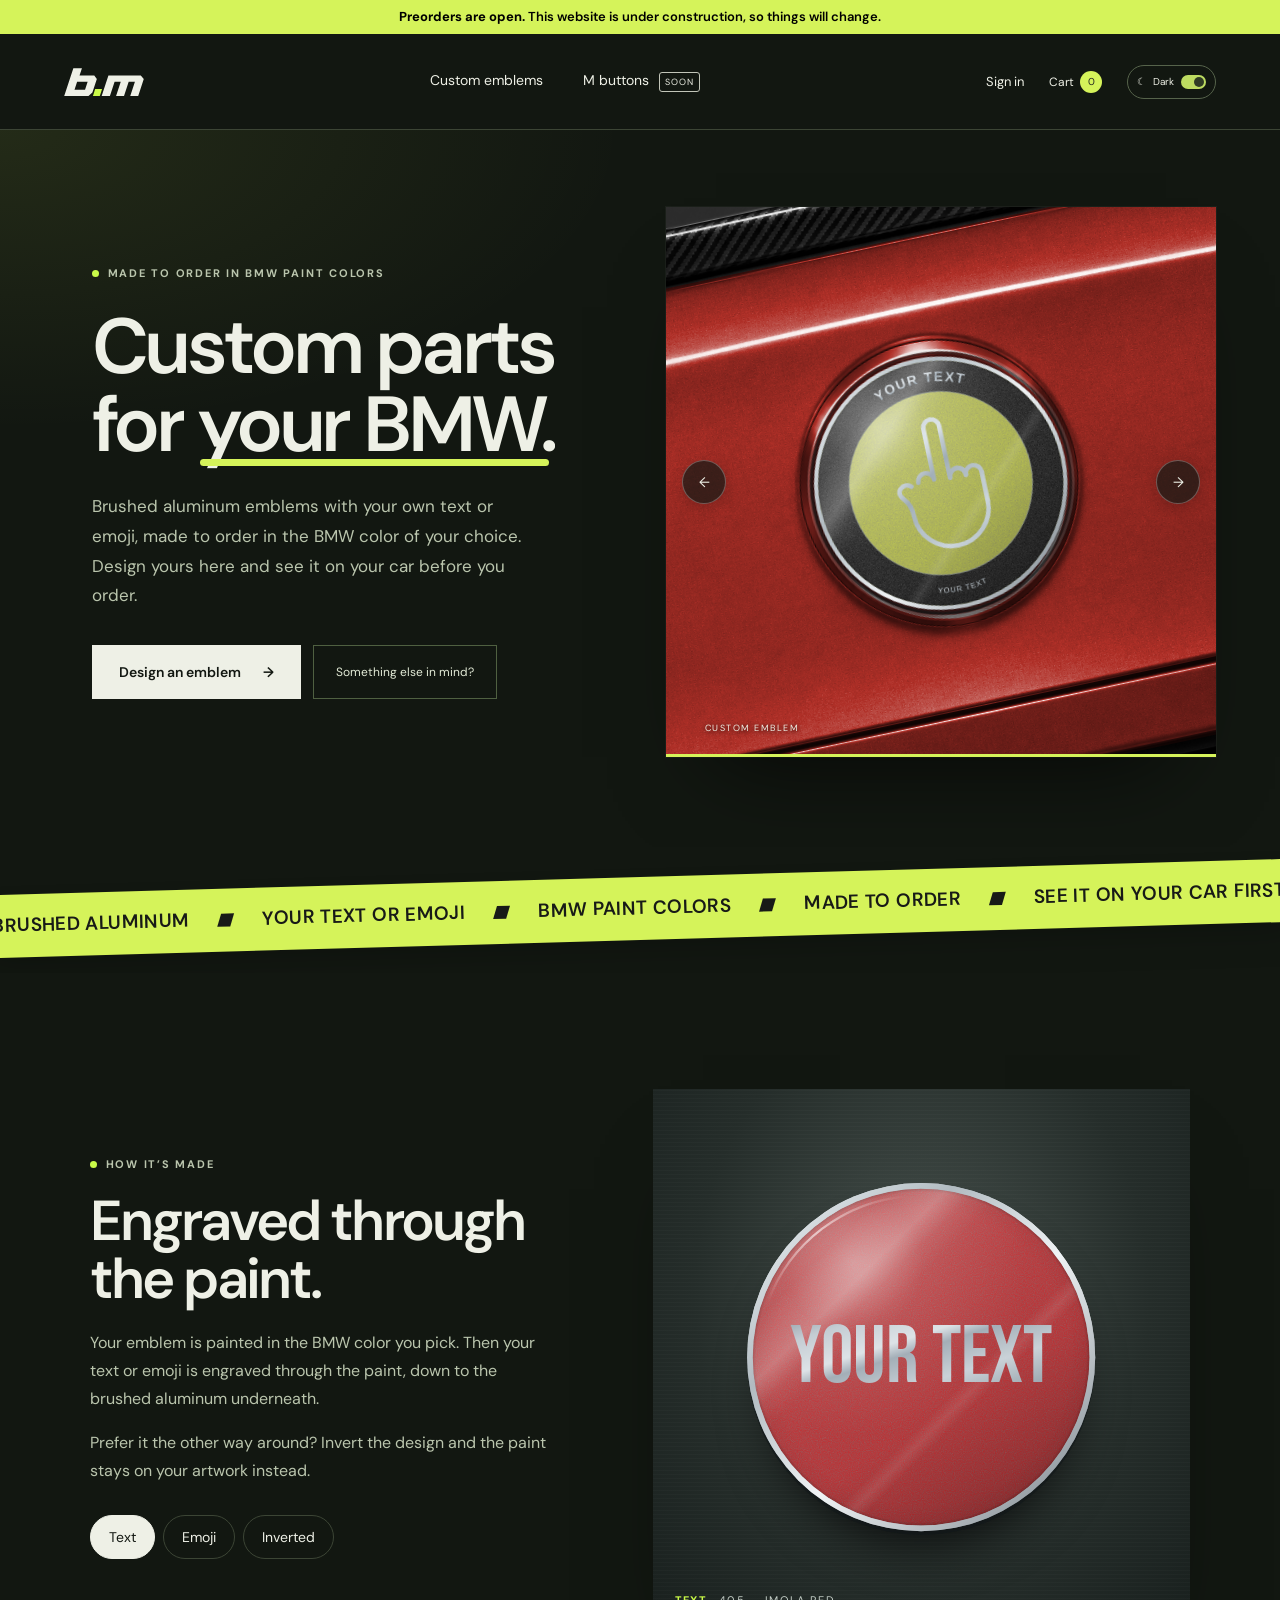
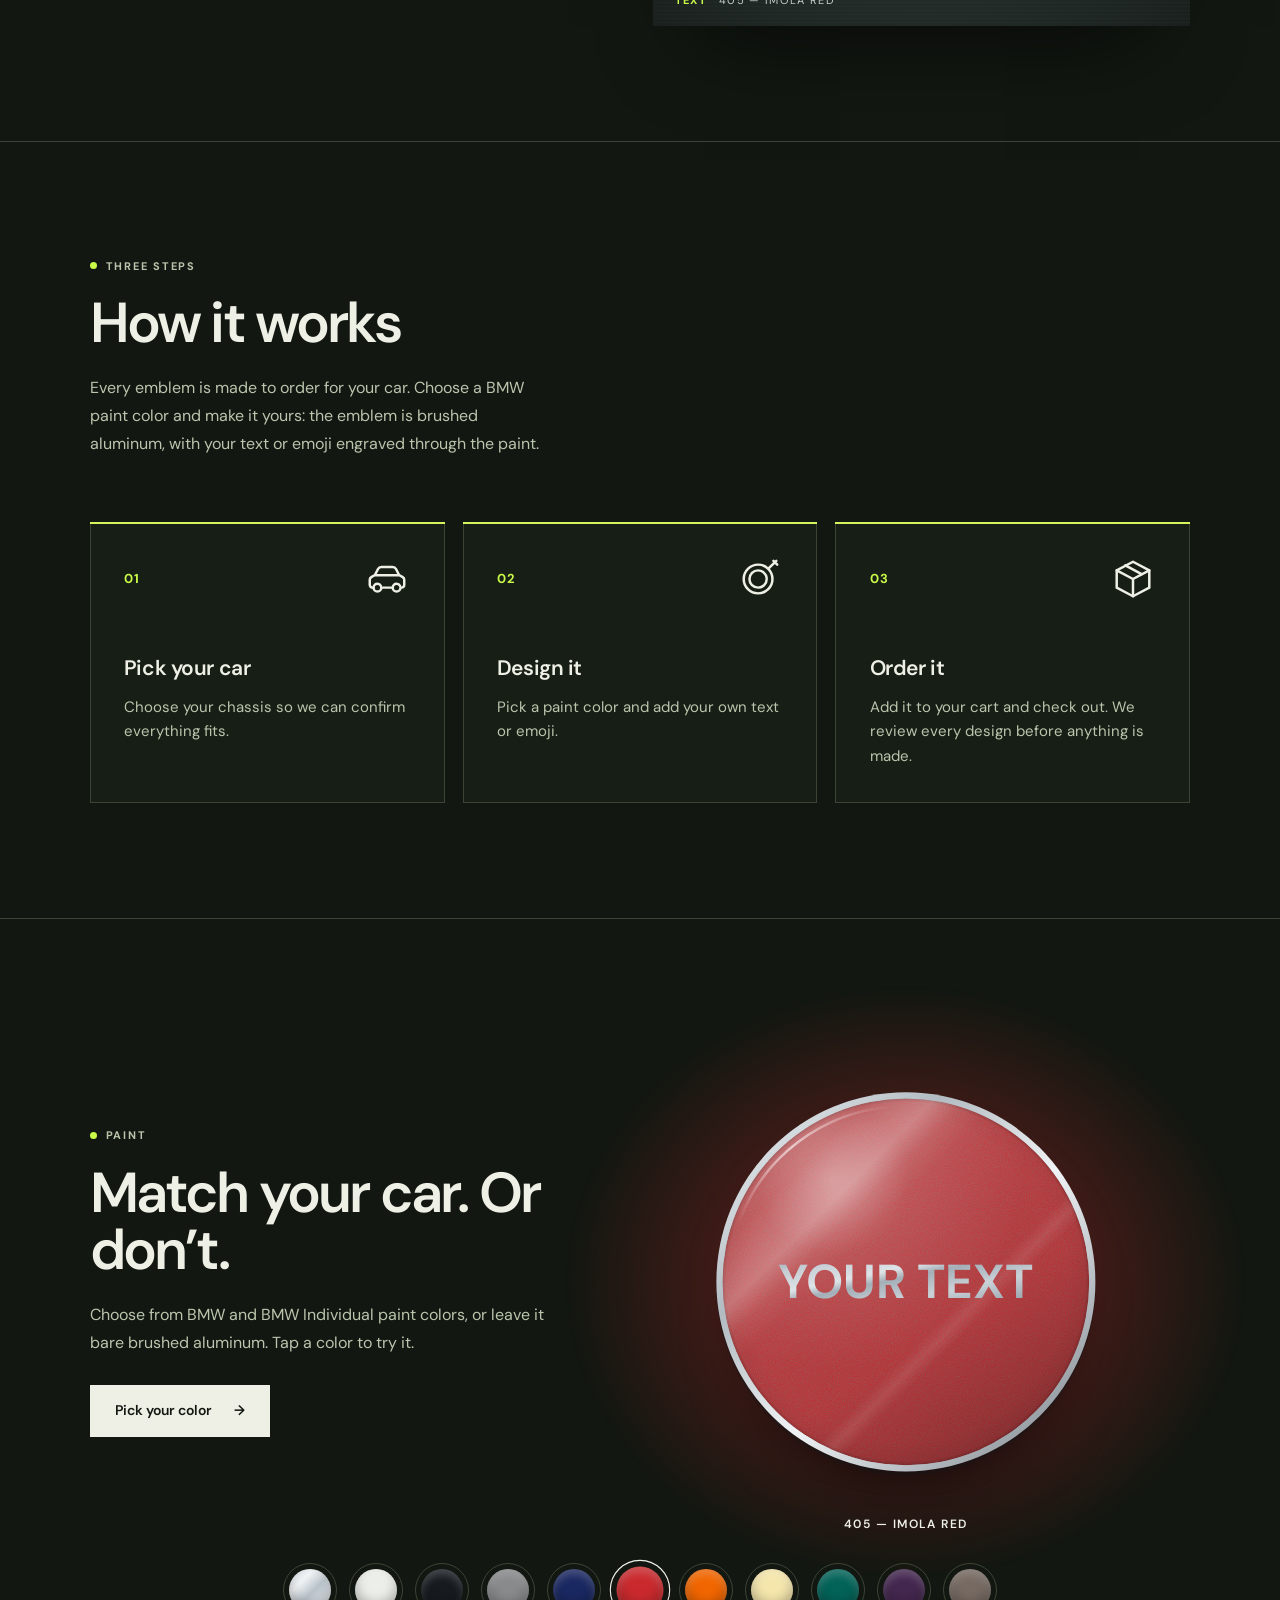
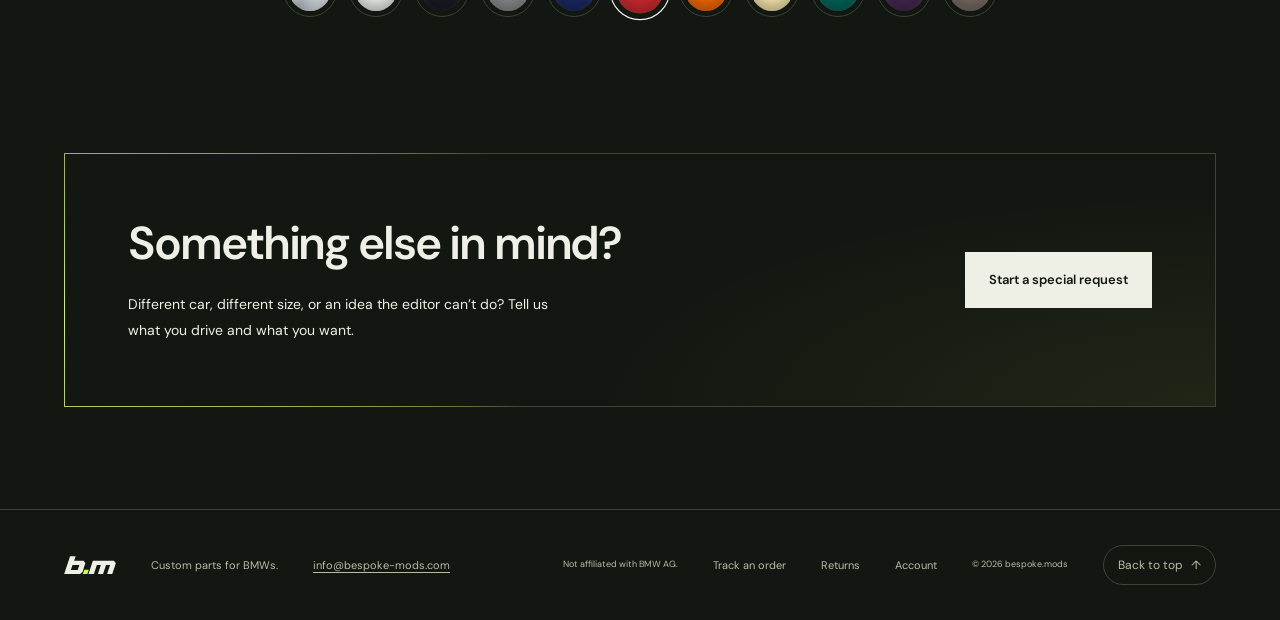
==== index.html @ b115d690 "deploy source 00035ad" ====
<!doctype html>
<html lang="en">
  <head>
    <meta charset="UTF-8" />
    <link rel="icon" type="image/svg+xml" href="/favicon.svg?v=4" />
    <meta name="viewport" content="width=device-width, initial-scale=1.0" />
    <meta name="theme-color" content="#121711" />
    <meta name="description" content="bespoke.mods — custom BMW parts, made personal. Personalized brushed aluminum emblems, made to order in your BMW paint color." />
    <title>bespoke.mods — Custom BMW Parts</title>
    <script type="module" crossorigin src="/assets/main-DJrAffXh.js"></script>
    <link rel="modulepreload" crossorigin href="/assets/emoji-index-DCLqQLxp.js">
    <link rel="modulepreload" crossorigin href="/assets/text-fonts-Ct0aA8ax.js">
    <link rel="stylesheet" crossorigin href="/assets/text-fonts-IhPJM7N6.css">
    <link rel="stylesheet" crossorigin href="/assets/main-Bq9cH_2E.css">
  </head>
  <body>
    <div id="root"></div>
  </body>
</html>
---- assets/text-fonts-IhPJM7N6.css ----
@font-face{font-family:Bebas Neue;font-style:normal;font-weight:400;font-display:swap;src:url(/assets/bebasneue-37KXJlK_.ttf)format("truetype")}@font-face{font-family:Anton;font-style:normal;font-weight:400;font-display:swap;src:url(/assets/anton-DDTWnLuj.ttf)format("truetype")}@font-face{font-family:Oswald;font-style:normal;font-weight:200 700;font-display:swap;src:url(/assets/oswald-Btv4ouYq.ttf)format("truetype")}@font-face{font-family:Orbitron;font-style:normal;font-weight:400 900;font-display:swap;src:url(/assets/orbitron-DbOLnAFv.ttf)format("truetype")}@font-face{font-family:Rajdhani;font-style:normal;font-weight:600;font-display:swap;src:url(/assets/rajdhani-DszwRPli.ttf)format("truetype")}@font-face{font-family:Playfair Display;font-style:normal;font-weight:400 900;font-display:swap;src:url(/assets/playfairdisplay-TAkk4TxC.ttf)format("truetype")}@font-face{font-family:Cinzel;font-style:normal;font-weight:400 900;font-display:swap;src:url(/assets/cinzel-Dzu6Mfm8.ttf)format("truetype")}@font-face{font-family:Roboto Slab;font-style:normal;font-weight:100 900;font-display:swap;src:url(/assets/robotoslab-CEa2aZ5_.ttf)format("truetype")}@font-face{font-family:Pacifico;font-style:normal;font-weight:400;font-display:swap;src:url(/assets/pacifico-CxeUuf1v.ttf)format("truetype")}@font-face{font-family:Dancing Script;font-style:normal;font-weight:400 700;font-display:swap;src:url(/assets/dancingscript-CphQ46uv.ttf)format("truetype")}@font-face{font-family:Caveat;font-style:normal;font-weight:400 700;font-display:swap;src:url(/assets/caveat-8jBGxy3y.ttf)format("truetype")}@font-face{font-family:Permanent Marker;font-style:normal;font-weight:400;font-display:swap;src:url(/assets/permanentmarker-DnjE0ONq.ttf)format("truetype")}
---- assets/main-Bq9cH_2E.css ----
.cm-color-picker{text-align:left;min-width:0;margin:14px 0;position:relative}.cm-color-picker-label{margin-bottom:8px;font-size:12px}.cm-color-current{align-items:center;gap:10px;display:flex}.cm-color-current>span{overflow-wrap:anywhere;font-size:12px}.cm-color-picker .cm-color-trigger{cursor:pointer;border:1px solid #89917e;border-radius:3px;flex:0 0 40px;width:40px;height:40px;min-height:40px;padding:0;display:block;box-shadow:inset 0 0 0 2px #ffffff80}.cm-color-picker .cm-color-popover{color:#24281f;z-index:30;background:#f5f5ef;border:1px solid #a3aa96;border-radius:6px;width:min(310px,100vw - 48px);padding:14px;position:absolute;top:100%;left:0;box-shadow:0 10px 30px #0004}.cm-color-picker-end .cm-color-popover{left:auto;right:0}.cm-color-popover-heading{justify-content:space-between;align-items:center;font-size:13px;display:flex}.cm-color-picker .cm-color-popover-heading button{color:inherit;cursor:pointer;background:0 0;border:0;width:32px;min-height:32px;padding:0;font-size:24px}.cm-color-picker .cm-color-popover input{color:#24281f;background:#fff;border:1px solid #a3aa96;width:100%;min-height:38px;margin:10px 0;padding:8px;font:13px system-ui;display:block}.cm-color-grid{grid-template-columns:repeat(7,minmax(0,1fr));gap:7px;max-height:230px;padding:3px;display:grid;overflow-y:auto}.cm-color-picker .cm-color-grid button{aspect-ratio:1;cursor:pointer;border:1px solid #929b88;border-radius:2px;width:100%;min-height:28px;margin:0;padding:0;font:700 15px system-ui}.cm-color-grid button[aria-pressed=true]{outline-offset:1px;outline:2px solid #24281f}.cm-color-popover small{margin-top:10px;font-size:10px;display:block}.cm-color-popover p{font-size:12px}.cm-color-picker:focus-within{z-index:31}.cm-tour-background>.cm-color-picker{width:40px;margin:0;position:absolute;top:0;right:0}.cm-tour-background .cm-color-picker-label{text-align:right;width:60px;font-size:9px;position:absolute;top:45px;right:0}.cm-tour-background .cm-color-current>span{display:none}.cm-tour-background .cm-color-popover{top:62px}.cm-color-picker .cm-color-grid button:disabled{opacity:.28;filter:grayscale();cursor:not-allowed;box-shadow:inset 0 0 0 2px #888}.cm-color-stock-note{font-size:11px!important}.cm-color-picker>.cm-color-stock-note{color:inherit;opacity:.75;margin:7px 0 0}.cm-tour-background .cm-color-picker>.cm-color-stock-note{text-align:right;width:176px;position:absolute;top:58px;right:0;font-size:10px!important}.cm-color-groups{max-height:300px;overflow-y:auto}.cm-color-groups .cm-color-grid{max-height:none;overflow:visible}.cm-color-popover .cm-color-group-title{letter-spacing:.04em;text-transform:uppercase;margin:10px 0 4px;font-size:11px;font-weight:700}.cm-color-groups>div:first-child .cm-color-group-title{margin-top:0}.cm-color-current .cm-color-extra{font-size:11px;font-weight:700}.cm-color-picker .cm-color-bmw-link{color:#24281f;width:100%;font:inherit;text-align:left;cursor:pointer;background:#fff;border:1px solid #89917e;border-radius:4px;align-items:center;gap:10px;margin:12px 0 4px;padding:10px 12px;display:flex}.cm-color-picker .cm-color-bmw-link:hover{border-color:#24281f}.cm-color-bmw-link>span:nth-child(2){flex:1;gap:2px;display:grid}.cm-color-bmw-link strong{font-size:13px}.cm-color-popover .cm-color-bmw-link small{margin:0;font-size:11px}.cm-color-bmw-dots{display:flex}.cm-color-bmw-dots span{border:1px solid #fff;border-radius:50%;width:16px;height:16px;margin-left:-4px}.cm-color-bmw-dots span:first-child{margin-left:0}.cm-color-view-heading{justify-content:space-between;align-items:center;gap:8px;margin-top:8px;display:flex}.cm-color-picker .cm-color-back{color:inherit;cursor:pointer;background:0 0;border:0;padding:4px 0;font:600 12px system-ui;text-decoration:underline}.cm-color-view-heading .cm-color-group-title{margin:0}@font-face{font-family:DM Sans;font-style:normal;font-weight:400;font-display:swap;src:url(/assets/dm-sans-400-CB7WfZ8W.ttf)format("truetype")}@font-face{font-family:DM Sans;font-style:normal;font-weight:500;font-display:swap;src:url(/assets/dm-sans-500-DCQhiIS7.ttf)format("truetype")}@font-face{font-family:DM Sans;font-style:normal;font-weight:600;font-display:swap;src:url(/assets/dm-sans-600-CYvJJk-g.ttf)format("truetype")}@font-face{font-family:DM Sans;font-style:normal;font-weight:700;font-display:swap;src:url(/assets/dm-sans-700-BQ0abr9c.ttf)format("truetype")}.cmods{--lime:#d5f35a;--paper:#eeeee7;--ink:#181a17;background:var(--paper);color:var(--ink);min-height:100vh;font-family:DM Sans,Arial,sans-serif;font-size:14px;line-height:1.5}.cmods *{box-sizing:border-box}.cmods a{color:inherit;text-decoration:none}.cmods button,.cmods input,.cmods select{font:inherit}.cmods button{cursor:pointer}.cmods :focus-visible{outline-offset:4px;outline:3px solid #719409}.cm-header{border-bottom:1px solid #cccec3;justify-content:space-between;align-items:center;gap:24px;height:96px;padding:0 5%;display:flex}.cm-logo{letter-spacing:-1px;align-items:baseline;font-family:DM Sans,Arial,sans-serif;font-size:36px;font-weight:700;line-height:1;display:inline-flex}.cm-header nav{align-items:center;gap:40px;display:flex}.cm-header nav a{border-bottom:2px solid #0000;padding:12px 0}.cm-header nav a.active{border-color:var(--ink)}.cm-header small{letter-spacing:1px;border:1px solid #c2c5b9;border-radius:3px;margin-left:6px;padding:3px 5px;font-size:9px}.cm-nav-cta{font-weight:700}.cm-nav-cta span{margin-left:24px}.cm-hero{grid-template-columns:1fr 1fr;min-height:650px;display:grid}.cm-hero-copy{padding:70px 8% 65px 10%}.cm-eyebrow{letter-spacing:2px;margin:0 0 28px;font-size:10px;font-weight:700}.cm-eyebrow>span{background:#79942a;border-radius:50%;width:7px;height:7px;margin-right:9px;display:inline-block}.cmods h1,.cmods h2,.cmods h3,.cmods p{color:inherit}.cmods h1{letter-spacing:-.045em;margin:0 0 25px;font-family:DM Sans,Arial,sans-serif;font-size:clamp(40px,4.5vw,72px);font-weight:600;line-height:1.08}.cm-hero h1{font-size:clamp(30px,5.2vw,84px);line-height:1.08}.cm-hero h1>span{color:#7b902d}.cm-intro{max-width:350px;margin-bottom:30px;font-size:16px;line-height:1.8;color:#63665b!important}.cm-button{border:1px solid var(--ink);background:var(--ink);justify-content:space-between;align-items:center;gap:34px;padding:17px 23px;font-size:13px;font-weight:600;display:inline-flex;color:var(--paper)!important}.cm-button:hover{background:#3b4423}.cm-hero-meta{color:#75786c;align-items:center;gap:13px;margin-top:38px;font-size:10px;line-height:1.7;display:flex}.cm-hero-meta strong{color:var(--ink);font-weight:400}.cm-mini-badge{border:1px solid #969b8b;border-radius:50%;place-items:center;width:40px;height:40px;font-size:8px;font-weight:700;display:grid}.cm-product-stage{color:#d5daca;background-color:#232921;background-image:radial-gradient(at 50% 40%,#424b37 0,#0000 65%),repeating-linear-gradient(0deg,#0000,#0000 3px,#ffffff02 4px);background-position:0 0;background-repeat:repeat;background-size:auto;background-attachment:scroll;background-origin:padding-box;background-clip:border-box;place-items:center;min-height:600px;display:grid;position:relative;overflow:hidden}.cm-stage-label,.cm-stage-bottom{letter-spacing:1.8px;color:#acb4a1;z-index:2;justify-content:space-between;gap:12px;font-size:9px;display:flex;position:absolute;left:7%;right:7%}.cm-stage-label{top:32px}.cm-stage-bottom{font-size:8px;bottom:30px}.cm-hero-emblem{filter:drop-shadow(12px 35px 22px #0009);z-index:1;width:76%;transform:rotate(-15deg)}.cm-emblem{width:100%;height:auto;display:block}.cm-orbit{aspect-ratio:1;border:1px solid #c9d4b414;border-radius:50%;width:110%;position:absolute;transform:rotate(-30deg)scaleY(.7)}.cm-orbit:after{content:"";border:1px solid #c9d4b411;border-radius:50%;position:absolute;inset:45px}.cm-callout{letter-spacing:2px;color:var(--lime);z-index:2;font-size:9px;line-height:1.8;position:absolute;bottom:90px;right:7%}.cm-strip{background:var(--lime);letter-spacing:2px;justify-content:space-around;align-items:center;gap:18px;padding:20px;font-size:10px;font-weight:700;display:flex}.cm-strip b{font-size:22px;font-weight:400}.cm-details{grid-template-columns:1fr 1fr;gap:9%;padding:90px 7%;display:grid}.cmods h2{letter-spacing:-.035em;margin:0 0 22px;font-family:DM Sans,Arial,sans-serif;font-size:clamp(30px,3.1vw,46px);font-weight:600;line-height:1.16}.cm-details>div>p:last-child{color:#707466;max-width:350px;line-height:1.8}.cm-steps article{border-bottom:1px solid #cdd0c3;gap:25px;padding:22px 0;display:flex}.cm-steps article:first-child{border-top:1px solid #cdd0c3}.cm-steps article>span{color:#787f68;font-size:11px}.cm-steps article>span:last-child{margin-left:auto}.cm-steps h3{margin:0 0 6px;font-size:16px;font-weight:600}.cm-steps p{color:#75796b;margin:0;font-size:12px}.cm-next{background:#e0e2d6;flex-wrap:wrap;align-items:center;gap:32px;margin:0 5% 65px;padding:35px;display:flex}.cm-next .cm-eyebrow{margin:0}.cm-next h2{margin:0;font-size:28px}.cm-next>a{border-bottom:1px solid;margin-left:auto;padding-bottom:5px;font-size:12px}.cm-footer{color:#75796c;border-top:1px solid #ced1c3;align-items:center;gap:35px;padding:35px 5%;font-size:11px;display:flex}.cm-footer .cm-logo{color:var(--ink);font-size:27px}.cm-footer>span{margin-left:auto;font-size:9px}.cm-footer small{font-size:9px}.cm-coming{min-height:650px;padding:90px 8%;position:relative;overflow:hidden}.cm-coming h1{z-index:1;font-size:clamp(40px,5.5vw,84px);position:relative}.cm-coming>p:not(.cm-eyebrow){color:#6c7260;max-width:420px;margin-bottom:30px}.cm-outline-wheel{color:#d5d9c8;pointer-events:none;font-size:540px;line-height:1.2;position:absolute;top:0;right:7%}.cm-editor{padding:40px 5% 70px}.cm-editor-heading{justify-content:space-between;align-items:center;gap:20px;margin-bottom:32px;display:flex}.cm-editor-heading .cm-eyebrow{margin-bottom:16px}.cm-editor h1{margin:0;font-size:clamp(36px,4.2vw,60px)}.cm-pill{letter-spacing:1.5px;border:1px solid #c1c6b4;border-radius:30px;padding:8px 12px;font-size:9px}.cm-workspace{border:1px solid #c9cdbf;grid-template-columns:1.2fr 1fr;align-items:start;display:grid}.cm-preview{color:#afb9a2;background:#252c22 radial-gradient(at 50% 40%,#46503b,#0000 70%);justify-content:center;align-items:center;min-height:640px;padding:90px 35px;display:flex;position:sticky;top:20px}.cm-preview .cm-emblem{filter:drop-shadow(0 25px 20px #0007);max-width:430px}.cm-preview-top,.cm-preview-bottom{letter-spacing:1px;justify-content:space-between;gap:20px;font-size:9px;display:flex;position:absolute;left:25px;right:25px}.cm-preview-top{top:25px}.cm-preview-bottom{bottom:25px}.cm-controls{background:#f5f5ef;padding:30px}.cm-controls-title h2{letter-spacing:-.025em;margin-bottom:5px;font:600 23px/1.3 DM Sans,Arial,sans-serif}.cm-controls-title>p{color:#7d8370;margin-top:0;font-size:13px}.cm-controls fieldset{border:0;border-top:1px solid #d6d9cb;min-width:0;margin:28px 0 0;padding:20px 0 0}.cm-controls legend{letter-spacing:1px;padding-right:12px;font-size:10px;font-weight:700}.cm-controls label{flex:1;min-width:0;margin-bottom:15px;font-size:12px;display:block}.cm-controls label>span{float:right;color:#8b917d}.cm-controls input,.cm-controls select{color:#24281f;background:#fff;border:1px solid #cbd0bf;border-radius:0;width:100%;min-height:44px;margin-top:7px;padding:11px;font-size:14px;display:block}.cm-controls input[type=color]{cursor:pointer;height:42px;padding:5px}.cm-color-row{gap:14px;display:flex}.cm-options{gap:8px;margin-bottom:20px;display:flex}.cm-options button{background:0 0;border:1px solid #cbd0bf;flex:1;padding:10px;font-size:11px}.cm-options button[aria-pressed=true]{color:#e5efcc;background:#252c22;border-color:#252c22}.cm-note{font-size:12px;line-height:1.7;color:#787f6b!important}.cm-editor-actions{gap:10px;margin-top:25px;display:flex}.cm-editor-actions>*{flex:1;justify-content:center;padding:13px 12px;font-size:11px}.cm-secondary{color:#333a28;background:0 0;border:1px solid #bcc2ae}.cm-feedback{min-height:18px;font-size:11px;color:#546525!important}.cm-reset{color:#747d64;background:0 0;border:0;border-bottom:1px solid #929b80;padding:0;font-size:10px}@media (width<=850px){.cm-header{gap:15px;height:80px}.cm-header nav{gap:20px;font-size:12px}.cm-nav-cta{display:none}.cm-hero-copy{padding:50px 8%}.cm-intro{font-size:13px}.cm-eyebrow{letter-spacing:1.2px;font-size:10px}.cm-product-stage{min-height:510px}.cm-stage-label{letter-spacing:1px;font-size:7px}.cm-stage-bottom{letter-spacing:.5px;font-size:6px}.cm-details{gap:6%;padding:60px 6%}.cm-next{gap:20px}.cm-workspace{grid-template-columns:1fr 1fr}.cm-preview{min-height:470px;padding:65px 15px}.cm-preview-bottom{flex-direction:column;gap:4px;font-size:8px}.cm-controls{padding:23px}.cm-editor-actions{flex-direction:column}.cm-footer{gap:20px}.cm-footer>p{display:none}}@media (width<=600px){.cm-logo{font-size:30px}.cm-header nav{gap:16px;font-size:12px}.cm-header small{margin-left:3px;font-size:7px}.cm-hero{grid-template-columns:1fr}.cm-hero-copy{padding:45px 7%}.cm-hero h1{font-size:clamp(34px,10vw,56px)}.cm-intro{max-width:320px;font-size:14px}.cm-hero-meta{margin-top:25px}.cm-product-stage{min-height:430px}.cm-hero-emblem{width:70%;max-width:360px}.cm-stage-label{font-size:9px}.cm-stage-bottom{font-size:7px}.cm-strip{letter-spacing:.6px;gap:8px;padding:14px 10px;font-size:7px}.cm-strip b{font-size:16px}.cm-details{grid-template-columns:1fr;gap:25px;padding:50px 7%}.cm-details h2{font-size:clamp(30px,8vw,40px)}.cm-next{gap:15px;padding:25px}.cm-next>a{margin-left:0}.cm-footer{flex-wrap:wrap;padding:25px 7%}.cm-footer>span{font-size:8px}.cm-footer small{width:100%}.cm-editor{padding:30px 5%}.cm-editor h1{font-size:clamp(30px,7.5vw,44px)}.cm-pill{white-space:nowrap;padding:6px;font-size:7px}.cm-workspace{grid-template-columns:1fr}.cm-preview{min-height:390px;padding:50px;position:relative;top:0}.cm-preview .cm-emblem{max-width:310px}.cm-preview-bottom{flex-direction:row}.cm-controls{padding:25px}.cm-editor-actions{flex-direction:row}.cm-coming{min-height:600px;padding:70px 7%}.cm-coming h1{font-size:clamp(38px,10vw,58px)}.cm-outline-wheel{opacity:.5;font-size:390px;right:-180px}}.cmods{--lightningcss-light:initial;--lightningcss-dark: ;color-scheme:light}body{background:#eeeee7}.cmods{font-kerning:normal}.cm-special-cta{text-align:left;justify-content:space-between;align-items:center;gap:18px;max-width:100%;margin-top:12px;padding:14px 18px;display:flex;font-size:12px!important}.cm-special-cta:hover{background:#7b902d18}.cm-special-order{border-top:1px solid #cdd0c3;grid-template-columns:1fr 1fr;gap:9%;margin:0 5% 65px;padding:45px 2%;display:grid}.cm-special-order>div,.cm-special-form{min-width:0}.cm-special-order>div>p:last-child{max-width:350px;line-height:1.8}#special-order-heading{scroll-margin-top:30px}.cm-special-subheading{margin:0 0 18px;font-size:20px;font-weight:600;line-height:1.4}.cm-special-vehicle{grid-template-columns:.8fr 1fr 1fr;gap:14px;display:grid}.cm-special-contact{grid-template-columns:1fr 1fr;gap:14px;display:grid}.cm-special-contact label{min-width:0}@media (width<=600px){.cm-special-contact{grid-template-columns:1fr;gap:0}}.cm-special-form label{margin-bottom:18px;font-size:12px;display:block}.cm-special-form input,.cm-special-form textarea{color:#24281f;width:100%;min-height:44px;font:inherit;background:#fff;border:1px solid #cbd0bf;border-radius:0;margin-top:7px;padding:11px;font-size:14px;display:block}.cm-special-form textarea{resize:vertical}.cm-queue-save{border:1px solid #8e977766;margin-top:32px;padding:28px}.cm-queue-save h2{font-size:26px}.cm-queue-save>p{max-width:650px}.cm-queue-save fieldset{border:0;min-width:0;margin:24px 0;padding:0}.cm-queue-contact{grid-template-columns:repeat(3,minmax(0,1fr));gap:18px;display:grid}.cm-queue-save label{margin-bottom:16px;font-size:12px;display:block}.cm-queue-save input,.cm-queue-save textarea{background:var(--paper);width:100%;min-height:44px;color:var(--ink);font:inherit;border:1px solid #8e9777;margin-top:7px;padding:12px;font-size:16px;display:block}.cm-queue-save textarea{resize:vertical}.cm-queue-receipt{border:1px solid #849a43;margin-top:20px;padding:18px}.cm-queue-reference,.cm-queue-receipt span{overflow-wrap:anywhere}.cm-queue-notes{white-space:pre-wrap;overflow-wrap:anywhere}.cm-queue-admin .cm-order-list a{gap:20px}.cm-queue-admin .cm-order-list span{overflow-wrap:anywhere}.cm-queue-admin .cm-order-tools{margin:24px 0}.cm-queue-history{margin-top:25px}.cm-queue-save button:disabled{cursor:wait;opacity:.65}.cm-sr-only{clip-path:inset(50%);white-space:nowrap;border:0;width:1px;height:1px;margin:-1px;padding:0;position:absolute;overflow:hidden}@media (width<=700px){.cm-queue-contact{grid-template-columns:1fr;gap:0}.cm-queue-save{padding:20px}.cm-queue-admin .cm-order-list a{grid-template-columns:1fr;gap:8px}}.cm-special-note{font-size:12px;line-height:1.7}.cmods[data-theme=dark] .cm-special-order{border-color:#3c4535}.cm-special-cta-band{border-top:1px solid #cdd0c3;flex-wrap:wrap;justify-content:space-between;align-items:center;gap:24px 9%;margin:0 5% 65px;padding:45px 2%;display:flex}.cm-special-cta-band>div>p{max-width:420px;margin-bottom:0;line-height:1.8}.cmods[data-theme=dark] .cm-special-cta-band{border-color:#3c4535}.cm-special-page{padding-top:28px}.cm-special-page .cm-back-link{text-underline-offset:3px;margin:0 5% 8px;padding:10px 2%;text-decoration:underline;display:inline-block}.cm-special-page .cm-special-order{border-top:0;padding-top:10px}.cm-special-page #special-order-heading:focus{outline:none}.cm-vehicle-picker{grid-template-columns:minmax(0,1fr) minmax(0,2fr);gap:0 10px;display:grid}.cm-vehicle-picker .cm-vehicle-missing{grid-column:1/-1}.cm-vehicle-picker .cm-vehicle-missing a{text-underline-offset:3px;text-decoration:underline}@media (width<=600px){.cm-vehicle-picker{grid-template-columns:minmax(0,1fr) minmax(0,1fr)}}.cm-reveal-ready [data-reveal]{opacity:0;transition:opacity .7s,translate .7s cubic-bezier(.2,.7,.2,1);transition-delay:var(--reveal-delay,0s);translate:0 22px}.cm-reveal-ready [data-reveal].is-revealed{opacity:1;translate:0}.cm-reveal-reset [data-reveal]{transition:none!important}@media (prefers-reduced-motion:reduce){.cm-reveal-ready [data-reveal]{opacity:1;transition:none;translate:none}}a.cm-special-cta{width:fit-content;text-decoration:none}.cm-special-page .cm-special-order h1{margin-top:0;font-size:clamp(30px,4vw,44px);line-height:1.1}.cmods[data-theme=dark] .cm-special-form input,.cmods[data-theme=dark] .cm-special-form textarea{color:#edf1e5;background:#121a11;border-color:#4c5742}.cmods[data-theme=dark] .cm-special-form input::placeholder,.cmods[data-theme=dark] .cm-special-form textarea::placeholder{color:#9ca98f}@media (width<=850px){.cm-special-order{gap:6%}.cm-special-vehicle{grid-template-columns:1fr;gap:0}}@media (width<=600px){.cm-special-order{grid-template-columns:1fr;gap:20px;margin-bottom:40px;padding:35px 2%}.cm-special-form input,.cm-special-form textarea{font-size:16px}}.cm-hero-copy,.cm-controls,.cm-details>div{min-width:0}.cm-controls-title h2{line-height:1.3}@media (width<=600px){.cm-editor-heading{flex-wrap:wrap}.cm-controls input,.cm-controls select{font-size:16px}.cm-preview-bottom{letter-spacing:.04em}}.cm-color-stage{background-color:var(--cm-preview-bg);color:var(--cm-preview-ink);background-image:radial-gradient(at 45% 30%,#ffffff12,#0000 68%);transition:background-color .25s,color .25s}.cm-color-stage .cm-stage-label,.cm-color-stage .cm-stage-bottom,.cm-color-stage .cm-callout{color:inherit}.cm-bg-picker{z-index:5;letter-spacing:normal;position:absolute;top:17px;right:16px}.cm-bg-picker summary{cursor:pointer;border-radius:5px;place-items:center;width:40px;height:40px;list-style:none;display:grid}.cm-bg-picker summary::-webkit-details-marker{display:none}.cm-bg-picker summary:hover{background:#ffffff18}.cm-bg-swatch{border:1px solid #ffffffc0;border-radius:2px;width:17px;height:17px;display:block;box-shadow:0 0 0 1px #0005}.cm-bg-panel{color:#24281f;text-align:left;background:#f5f5ef;border:1px solid #cbd0bf;border-radius:6px;width:252px;padding:16px;position:absolute;top:45px;right:0;box-shadow:0 12px 36px #0004}.cm-bg-heading{justify-content:space-between;align-items:center;gap:10px;display:flex}.cm-bg-heading strong{font-size:13px;font-weight:600}.cm-bg-heading button{color:inherit;background:0 0;border:0;width:30px;height:30px;font-size:20px;line-height:1}.cm-bg-panel p{color:#626958;margin:0 0 12px;font-size:11px}.cm-bg-options{gap:3px;display:grid}.cm-bg-options button{color:#24281f;text-align:left;background:0 0;border:1px solid #0000;border-radius:3px;align-items:center;gap:10px;width:100%;min-height:38px;padding:8px;font-size:11px;display:flex}.cm-bg-options button:hover{background:#e4e7da}.cm-bg-options button[aria-pressed=true]{background:#e6ebdc;border-color:#a7b292}.cm-bg-options button>span:first-child{border:1px solid #0002;border-radius:2px;flex-shrink:0;width:19px;height:19px}.cm-bg-check{margin-left:auto}.cm-bg-panel small{color:#6b725e;margin-top:12px;font-size:9px;line-height:1.5;display:block}@media (prefers-reduced-motion:reduce){.cm-color-stage{transition:none}}.cm-bg-panel{width:min(280px,100vw - 64px);max-height:min(360px,100svh - 150px);overflow-y:auto}.cmods .cm-bg-search{color:#24281f;background:#fff;border:1px solid #cbd0bf;border-radius:3px;width:100%;min-height:36px;margin:10px 0;padding:8px 10px;font:12px DM Sans,Arial,sans-serif;display:block}.cm-bg-filters{gap:5px;margin-bottom:10px;display:flex}.cm-bg-filters button{color:#394130;background:0 0;border:1px solid #cbd0bf;border-radius:3px;flex:1;min-height:32px;padding:6px;font-size:10px}.cm-bg-filters button[aria-pressed=true]{color:#f1f4e9;background:#252c22;border-color:#252c22}.cm-bg-options{overscroll-behavior:contain;scrollbar-width:thin;max-height:158px;padding-right:4px;overflow-y:auto}.cm-bg-empty{padding:12px 0}@media (width<=600px){.cmods .cm-bg-search{font-size:16px}}.cm-editor-tools{flex-wrap:wrap;align-items:center;gap:14px;display:flex}.cm-tour-trigger{color:#38422c;background:0 0;border:1px solid #bcc2ae;border-radius:30px;padding:9px 12px;font-size:11px!important}.cm-tour-trigger:hover{background:#e0e6d5}.cm-tour-background{z-index:5;width:40px;height:40px;position:absolute;top:17px;right:16px}.cm-tour-background .cm-bg-picker{top:0;right:0}.cm-tour-overlay{z-index:100;pointer-events:none;color:#24281f;font-family:DM Sans,Arial,sans-serif;position:fixed;inset:0}.cm-tour-spotlight{pointer-events:none;border:2px solid #d5f35a;border-radius:6px;position:fixed;box-shadow:0 0 0 100vmax #10150f35}.cm-tour-card{pointer-events:auto;color:#24281f;background:#f5f5ef;border:1px solid #cbd0bf;border-radius:8px;width:min(380px,100vw - 32px);max-height:calc(100svh - 32px);padding:24px;position:fixed;bottom:28px;right:28px;overflow-y:auto;box-shadow:0 16px 60px #0004}.cm-tour-card--engraving,.cm-tour-card--finish,.cm-tour-card--vehicle,.cm-tour-card--save{left:28px;right:auto}.cm-tour-top{justify-content:space-between;align-items:center;gap:16px;display:flex}.cm-tour-top>span{letter-spacing:1.5px;font-size:9px;font-weight:700}.cm-tour-top>button{color:#68735a;background:0 0;border:0;width:28px;height:28px;padding:0;font-size:23px}.cm-tour-progress{gap:5px;margin:12px 0 20px;display:flex}.cm-tour-progress>span{background:#dce1d2;border-radius:3px;flex:1;height:3px}.cm-tour-progress>.is-complete{background:#7b942b}.cmods .cm-tour-card h2{letter-spacing:-.03em;margin:0 0 12px;font:600 24px/1.2 DM Sans,Arial,sans-serif}.cm-tour-card h2:focus{outline:none}.cmods .cm-tour-card p{color:#626c55;margin:0;font-size:13px;line-height:1.7}.cm-tour-actions{justify-content:space-between;align-items:center;gap:10px;margin-top:24px;display:flex}.cm-tour-actions>div{gap:8px;display:flex}.cm-tour-actions .cm-button,.cm-tour-actions .cm-secondary{padding:11px 13px;font-size:11px}.cm-tour-skip{color:#626c55;background:0 0;border:0;border-bottom:1px solid #adb69e;padding:7px 0;font-size:11px!important}@media (width<=600px){.cm-tour-card,.cm-tour-card--engraving,.cm-tour-card--finish,.cm-tour-card--vehicle,.cm-tour-card--save{padding:20px;bottom:16px;left:16px;right:16px}[data-tour]{scroll-margin-bottom:270px}}.cm-upper-spacing{background:#e9ecdf;border:1px solid #d6ddc7;margin:0 0 20px;padding:14px}.cm-spacing-label{color:#4f5b40;margin-bottom:10px;font-size:11px;display:block}.cm-upper-spacing .cm-options{margin-bottom:10px}.cm-spacing-range-label output{float:right;font-variant-numeric:tabular-nums;color:#3d4d28}.cm-controls .cm-upper-spacing input[type=range]{accent-color:#617c2c;cursor:pointer;background:0 0;border:0;width:100%;min-height:30px;margin:8px 0 0;padding:0}.cm-controls .cm-upper-spacing input[type=range]:disabled{opacity:.4;cursor:not-allowed}.cm-controls .cm-spacing-range-label{margin-bottom:0}.cm-spacing-scale{color:#69745b;justify-content:space-between;font-size:10px;display:flex}.cmods .cm-spacing-hint{color:#667254;margin:6px 0 0;font-size:10px;line-height:1.6}.cm-tour-interactive{color:#66764c;margin-top:12px;font-size:10px;line-height:1.5;display:block}@media (width<=600px){.cm-editor:has(.cm-tour-overlay){padding-bottom:360px}}.cm-controls select:disabled{color:#7d8770;cursor:not-allowed;background:#eceee5}.cmods .cm-vehicle-help{color:#69745c;margin:-2px 0 18px;font-size:10px;line-height:1.7}.cm-vehicle-help a{text-underline-offset:2px;text-decoration:underline}.cm-bg-picker summary{position:relative}.cm-bg-caption{white-space:nowrap;letter-spacing:.02em;color:var(--cm-preview-ink,#eef1e7);font-size:8px;font-weight:500;line-height:1.2;position:absolute;top:36px;left:50%;transform:translate(-50%)}.cm-bg-panel{top:54px}.cm-bodywork{pointer-events:none;width:100%;height:100%;position:absolute;inset:0}.cm-mounted-emblem{z-index:1;filter:drop-shadow(0 3px 3px #0009);width:18%;transition:width .4s,left .4s,top .4s,transform .4s;position:absolute;top:20%;left:41%}.cm-preview .cm-mounted-emblem .cm-emblem{filter:none;max-width:none}.cm-mounted-emblem.is-detail{filter:drop-shadow(0 18px 24px #000a);width:min(68%,400px);top:47%;left:50%;transform:translate(-50%,-50%)}.cm-preview-top,.cm-preview-bottom{z-index:2;pointer-events:none}.cm-color-stage .cm-preview-top,.cm-color-stage .cm-preview-bottom,.cm-color-stage .cm-stage-label,.cm-color-stage .cm-stage-bottom{text-shadow:0 1px 8px #0004}.cm-color-stage .cm-stage-label,.cm-color-stage .cm-preview-top{right:205px}.cm-tour-background{width:176px}.cm-chassis-picker{width:122px;color:var(--cm-preview-ink);letter-spacing:.02em;flex-direction:column;align-items:flex-start;gap:3px;font-size:8px;display:flex;position:absolute;top:2px;right:54px}.cmods .cm-chassis-picker select{color:#f2f3ee;cursor:pointer;background:#14191be0;border:1px solid #ffffff60;border-radius:3px;width:122px;min-height:28px;padding:3px 8px;font:11px DM Sans,Arial,sans-serif}.cm-preview-view{z-index:3;color:#f5f6f0;background:#11181cdb;border:1px solid #fff5;border-radius:3px;padding:9px 12px;position:absolute;bottom:58px;left:25px;font-size:10px!important}.cm-preview-view:hover{background:#26332f}.cm-callout{text-shadow:0 1px 4px #000;bottom:84px;color:#f1f4e8!important}@media (width<=850px){.cm-color-stage .cm-stage-label,.cm-color-stage .cm-preview-top{flex-direction:column;gap:3px;font-size:7px;right:200px}}@media (width<=600px){.cmods .cm-chassis-picker select{font-size:16px}.cm-preview-view{bottom:60px;left:20px}}@media (prefers-reduced-motion:reduce){.cm-mounted-emblem{transition:none}}.cm-preview,.cm-product-stage{isolation:isolate}.cm-mounted-emblem{filter:drop-shadow(0 2px 2px #000b);width:33%;top:32%;left:33.5%}.cm-mounted-emblem:before{content:"";z-index:-1;border-radius:50%;position:absolute;inset:3%;box-shadow:0 0 0 2px #0008,0 0 0 4px #ffffff25,0 4px 8px #000a}.cm-bodywork{filter:contrast(1.07)}.cm-product-stage .cm-callout{display:none}.cm-photo-bodywork{filter:none}.cm-mounted-emblem{width:42%;top:55%;left:29%;transform:translateY(-50%)}.cm-mounted-emblem.is-detail{width:min(68%,400px);top:47%;left:50%;transform:translate(-50%,-50%)}.cm-photo-note{z-index:2;color:var(--cm-preview-ink);text-shadow:0 1px 8px #0005;pointer-events:none;font-size:8px;position:absolute;bottom:108px;left:25px;right:25px}.cm-color-control{flex:1;min-width:0;margin-bottom:15px}.cm-color-control label{margin-bottom:6px}.cm-restore-color{color:#53683b;text-align:left;background:0 0;border:0;border-bottom:1px solid #a8b394;padding:4px 0;font-size:10px!important}.cm-restore-color:hover:not(:disabled){color:#243b0d}.cm-restore-color:disabled{color:#8d9583;cursor:default;border-color:#0000}.cm-header-logo{width:80px;height:auto;color:var(--ink);display:block}.cm-footer-logo{width:52px;height:auto;color:var(--ink);display:block}.brand-logo-dot{fill:#6f8f12}.cmods[data-theme=dark] .brand-logo-dot{fill:#c9fa48}.cm-header-actions{flex-wrap:wrap;justify-content:flex-end;align-items:center;gap:25px;display:flex}.cm-theme-switch{min-height:34px;color:inherit;white-space:nowrap;background:0 0;border:1px solid #bbc3ae;border-radius:30px;align-items:center;gap:7px;padding:5px 9px;display:inline-flex;font-size:10px!important}.cm-theme-track{background:#c7ceba;border-radius:15px;width:25px;height:14px;padding:2px}.cm-theme-track>span{background:#303b25;border-radius:50%;width:10px;height:10px;transition:transform .2s;display:block}.cm-theme-switch[aria-checked=true] .cm-theme-track{background:#bddb61}.cm-theme-switch[aria-checked=true] .cm-theme-track>span{transform:translate(11px)}.cmods[data-theme=dark]{--paper:#121711;--ink:#eef0e6;--warn:#ff8a7a;--lightningcss-light: ;--lightningcss-dark:initial;color-scheme:dark}body:has(.cmods[data-theme=dark]){background:#121711}.cmods[data-theme=dark] .cm-header,.cmods[data-theme=dark] .cm-footer,.cmods[data-theme=dark] .cm-workspace,.cmods[data-theme=dark] .cm-steps article{border-color:#3c4535}.cmods[data-theme=dark] .cm-controls,.cmods[data-theme=dark] .cm-bg-panel,.cmods[data-theme=dark] .cm-tour-card{color:#edf1e5;background:#1d251b;border-color:#47513d}.cmods[data-theme=dark] .cm-controls input,.cmods[data-theme=dark] .cm-controls select,.cmods[data-theme=dark] .cm-bg-search{color:#edf1e5;background:#121a11;border-color:#4c5742}.cmods[data-theme=dark] .cm-controls select:disabled{color:#8f9b82;background:#252d21}.cmods[data-theme=dark] .cm-next,.cmods[data-theme=dark] .cm-upper-spacing{background:#283322;border-color:#44523a}.cmods[data-theme=dark] .cm-intro,.cmods[data-theme=dark] .cm-note,.cmods[data-theme=dark] .cm-tour-card p{color:#bac5ad!important}.cmods[data-theme=dark] .cm-controls-title>p,.cmods[data-theme=dark] .cm-details>div>p:last-child,.cmods[data-theme=dark] .cm-steps p,.cmods[data-theme=dark] .cm-footer,.cmods[data-theme=dark] .cm-coming>p:not(.cm-eyebrow),.cmods[data-theme=dark] .cm-vehicle-help,.cmods[data-theme=dark] .cm-spacing-hint,.cmods[data-theme=dark] .cm-spacing-scale,.cmods[data-theme=dark] .cm-bg-panel p,.cmods[data-theme=dark] .cm-bg-panel small,.cmods[data-theme=dark] .cm-tour-interactive{color:#b3bfa5}.cmods[data-theme=dark] .cm-spacing-label,.cmods[data-theme=dark] .cm-spacing-range-label output,.cmods[data-theme=dark] .cm-controls label>span{color:#c2d2ad}.cmods[data-theme=dark] .cm-options button,.cmods[data-theme=dark] .cm-bg-options button,.cmods[data-theme=dark] .cm-bg-filters button,.cmods[data-theme=dark] .cm-secondary{color:#e1e9d5;border-color:#4f6041}.cmods[data-theme=dark] .cm-options button[aria-pressed=true],.cmods[data-theme=dark] .cm-bg-options button[aria-pressed=true],.cmods[data-theme=dark] .cm-bg-filters button[aria-pressed=true]{color:#f1f6e8;background:#3b4c2c;border-color:#a1c16e}.cmods[data-theme=dark] .cm-bg-options button:hover{background:#303e25}.cmods[data-theme=dark] .cm-theme-switch,.cmods[data-theme=dark] .cm-pill{border-color:#56634b}.cmods[data-theme=dark] .cm-tour-trigger,.cmods[data-theme=dark] .cm-reset,.cmods[data-theme=dark] .cm-restore-color,.cmods[data-theme=dark] .cm-tour-skip{color:#c4d9a6;border-color:#667b4b}.cmods[data-theme=dark] .cm-tour-trigger:hover{background:#303e25}.cmods[data-theme=dark] .cm-restore-color:disabled{color:#869477;border-color:#0000}.cmods[data-theme=dark] .cm-feedback{color:#c5e599!important}.cmods[data-theme=dark] .cm-outline-wheel{color:#2c3824}.cmods[data-theme=dark] .cm-strip{color:#181a17}.cmods[data-theme=dark] .cm-button:hover{background:#c6d7a9}@media (width<=600px){.cm-header{flex-wrap:wrap;gap:10px;height:auto;min-height:96px;padding-top:15px;padding-bottom:10px}.cm-header nav{flex-basis:100%;order:3;justify-content:center}.cm-header nav a{padding:5px 0}.cm-header-actions{margin-left:auto}}@media (prefers-reduced-motion:reduce){.cm-theme-track>span{transition:none}}.cm-preview,.cm-product-stage{aspect-ratio:4/5;min-height:0}.cm-mounted-emblem{width:39.52%;top:45%;left:30.24%}.cm-mounted-emblem.is-detail{width:min(68%,400px);top:47%;left:50%}.cm-chassis-photo{transition:opacity .35s}@media (prefers-reduced-motion:reduce){.cm-chassis-photo{transition:none}}.cm-home-preview .cm-home-photo-tilt{transform-origin:50% 45%;pointer-events:none;position:absolute;inset:0;transform:rotate(-12deg)scale(1.26)}.cm-home-preview .cm-stage-label{right:7%}.cm-home-shuffle{aspect-ratio:1}.cm-home-shuffle-design{position:absolute;inset:0}.cm-home-shuffle-design.is-leaving{z-index:1;animation:.45s linear forwards cm-shuffle-out}@keyframes cm-shuffle-out{to{opacity:0}}@media (prefers-reduced-motion:reduce){.cm-home-shuffle-design.is-leaving{display:none}}.cm-home-emblem-panel,.cm-home-m-buttons-panel{height:50%;position:absolute;left:0;right:0;overflow:hidden}.cm-home-emblem-panel{height:100%;top:0}.cm-product-stage.cm-home-preview{aspect-ratio:8/5;align-self:start;height:auto;min-height:0}.cm-home-m-buttons-panel{background:#111;border-top:2px solid #d5daca80;bottom:0}.cm-home-m-buttons-panel .cm-m-wheel{object-fit:cover}.cm-home-product-label{z-index:2;color:#eef1e7;letter-spacing:1.5px;text-transform:uppercase;text-shadow:0 1px 5px #000;font-size:9px;position:absolute;top:18px;left:7%}.cm-home-emblem-panel .cm-home-product-label{top:auto;bottom:16px}.cm-home-preview .cm-home-emblem-panel .cm-home-photo-tilt{height:200%;top:-40%}.cm-home-preview .cm-stage-bottom{display:none}.cm-home-shuffle-arrow{z-index:3;color:#eef1e7;cursor:pointer;background:#121a16b3;border:1px solid #ffffff45;border-radius:50%;place-items:center;width:44px;height:44px;padding:0;font-size:23px;display:grid;position:absolute;top:50%;transform:translateY(-50%);box-shadow:0 3px 14px #0003}.cm-home-shuffle-prev{left:16px}.cm-home-shuffle-next{right:16px}.cm-home-shuffle-arrow:hover:not(:disabled){background:#2a332ed9}.cm-home-shuffle-arrow:focus-visible{outline-offset:3px;outline:2px solid #e1f5a2}.cm-home-shuffle-arrow:disabled{opacity:.35;cursor:default}.cm-hero-copy>.cm-details{grid-template-columns:1fr;gap:24px;padding:56px 0 0}.cm-hero-copy>.cm-details h2{font-size:clamp(28px,2.8vw,42px)}.cm-cnc-invert{margin:22px 0}.cm-controls .cm-cnc-invert label{align-items:center;gap:10px;line-height:1.5;display:flex}.cm-controls .cm-cnc-invert input[type=checkbox]{accent-color:#708e2c;width:18px;min-width:18px;height:18px;min-height:18px;margin:0;padding:0}.cm-center-artwork{border-top:1px solid #8b927344;margin-top:22px;padding-top:18px}.cm-center-artwork input[type=file]{max-width:100%;padding:12px 0;font-size:12px}.cm-center-artwork input[type=file]::file-selector-button{background:var(--ink);color:var(--paper);cursor:pointer;border:0;margin-right:10px;padding:10px 13px}.cm-center-artwork input[type=range]{width:100%;padding:0}.cm-artwork-name{overflow-wrap:anywhere;font-size:11px}.cm-tour-mobile-copy{display:none}@media (width<=640px){.cm-tour-card,.cm-tour-card--engraving,.cm-tour-card--finish,.cm-tour-card--vehicle,.cm-tour-card--save{left:10px;right:10px;bottom:max(10px, env(safe-area-inset-bottom));border-radius:10px;width:auto;max-height:38svh;padding:12px 14px}.cm-tour-desktop-copy{display:none}.cm-tour-mobile-copy{display:inline}.cm-tour-top>span{letter-spacing:1px;font-size:8px}.cm-tour-top>button{width:44px;height:32px;margin:-4px -8px -4px 0}.cm-tour-progress{margin:6px 0 10px}.cmods .cm-tour-card h2{margin-bottom:6px;font-size:18px}.cmods .cm-tour-card p{font-size:12px;line-height:1.45}.cm-tour-interactive{display:none}.cm-tour-actions{gap:8px;margin-top:10px}.cm-tour-actions .cm-button,.cm-tour-actions .cm-secondary{min-height:44px;padding:10px 12px}.cm-tour-skip{min-height:44px}.cm-editor:has(.cm-tour-overlay){padding-bottom:260px}}.cm-editor-photo{pointer-events:none;position:absolute;inset:0}@media (width<=600px){.cm-workspace{display:block}.cm-workspace>.cm-preview{z-index:10;aspect-ratio:auto;height:clamp(190px,38svh,340px);min-height:0;padding:0;position:sticky;top:0;overflow:visible;box-shadow:0 6px 16px #0003}.cm-editor-photo{aspect-ratio:4/5;clip-path:inset(calc(45% - clamp(95px,19svh,170px)) 0 calc(55% - clamp(95px,19svh,170px)));width:100%;inset:50% 0 auto;transform:translateY(-45%)}.cm-preview .cm-preview-top{font-size:7px;top:14px;left:14px}.cm-preview .cm-preview-bottom{font-size:7px;bottom:12px;left:14px;right:14px}.cm-preview .cm-preview-view{bottom:34px}.cm-controls fieldset{scroll-margin-top:calc(clamp(190px,38svh,340px) + 16px)}}.cm-brand-star{vertical-align:middle;width:1em;height:1em;display:inline-block}.cm-side-designs{margin-top:22px}.cm-side-options{grid-template-columns:repeat(3,minmax(0,1fr));gap:8px;margin-top:12px;display:grid}.cm-side-options button{min-height:88px;color:inherit;background:0 0;border:1px solid #919a7d66;border-radius:5px;flex-direction:column;align-items:center;gap:6px;padding:10px 5px;font-size:11px;display:flex}.cm-side-options button svg{width:28px;height:34px}.cm-side-options button:hover{border-color:#849740}.cm-side-options button[aria-pressed=true]{background:#b9d15a25;border-color:#7b942b;box-shadow:inset 0 0 0 1px #7b942b}.cm-match-car{align-items:center;gap:6px;display:inline-flex}.cm-match-car>span{border:1px solid #8d947b;border-radius:2px;flex-shrink:0;width:12px;height:12px}.cmods{--cm-slider-track:#cdd3bf;--cm-slider-thumb:#52662c;--cm-slider-rim:#f5f5ef;--cm-slider-focus:#7b942b}.cmods[data-theme=dark]{--cm-slider-track:#46513c;--cm-slider-thumb:#c7e46a;--cm-slider-rim:#1d251b;--cm-slider-focus:#c7e46a}.cmods .cm-controls input[type=range]{appearance:none;width:100%;height:44px;min-height:44px;box-shadow:none;cursor:pointer;touch-action:pan-y;background:0 0;border:0;border-radius:0;margin:4px 0 0;padding:0;display:block}.cmods .cm-controls input[type=range]::-webkit-slider-runnable-track{background:var(--cm-slider-track);border-radius:4px;height:4px}.cmods .cm-controls input[type=range]::-webkit-slider-thumb{appearance:none;border:3px solid var(--cm-slider-rim);background:var(--cm-slider-thumb);width:18px;height:18px;box-shadow:0 0 0 1px var(--cm-slider-thumb);border-radius:50%;margin-top:-7px;transition:box-shadow .15s}.cmods .cm-controls input[type=range]::-moz-range-track{background:var(--cm-slider-track);border-radius:4px;height:4px}.cmods .cm-controls input[type=range]::-moz-range-progress{background:var(--cm-slider-thumb);border-radius:4px;height:4px}.cmods .cm-controls input[type=range]::-moz-range-thumb{box-sizing:border-box;border:3px solid var(--cm-slider-rim);background:var(--cm-slider-thumb);width:18px;height:18px;box-shadow:0 0 0 1px var(--cm-slider-thumb);border-radius:50%}.cmods .cm-controls input[type=range]:hover::-webkit-slider-thumb{box-shadow:0 0 0 1px var(--cm-slider-thumb), 0 0 0 5px #91a85525}.cmods .cm-controls input[type=range]:hover::-moz-range-thumb{box-shadow:0 0 0 1px var(--cm-slider-thumb), 0 0 0 5px #91a85525}.cmods .cm-controls input[type=range]:focus-visible{outline:2px solid var(--cm-slider-focus);outline-offset:2px;border-radius:5px}.cmods .cm-controls input[type=range]:disabled{opacity:.4;cursor:not-allowed}.cmods .cm-controls label>output{float:right;font-variant-numeric:tabular-nums;color:var(--cm-slider-thumb);font-size:11px}.cm-primary-actions{flex-direction:column;align-items:flex-start;gap:8px;margin-top:10px;display:flex}.cm-primary-actions .cm-restore-color{border:1px solid #a8b394;border-radius:4px;align-items:center;gap:7px;max-width:100%;min-height:36px;padding:7px 10px;line-height:1.4;text-decoration:none;display:inline-flex}.cm-primary-actions .cm-restore-color:disabled{opacity:.65;border-color:#8d958344}@media (width<=600px){.cm-primary-actions .cm-restore-color{min-height:44px}}.cm-cart-link{white-space:nowrap;align-items:center;gap:6px;font-size:12px;display:inline-flex}.cm-cart-link>span{background:var(--lime);color:#24281f;border-radius:50%;place-items:center;min-width:22px;height:22px;padding:0 4px;font-size:10px;display:grid}.cm-cart{max-width:1100px;min-height:65vh;margin:auto;padding:55px 7% 80px}.cm-cart h1{letter-spacing:-.04em;margin:0 0 18px;font:600 clamp(36px,5vw,64px)/1.1 DM Sans,Arial,sans-serif}.cm-cart>p{font-size:13px}.cm-cart-empty{padding:50px 0}.cm-cart-items{margin:30px 0}.cm-cart-item{border-top:1px solid #8e977755;grid-template-columns:180px 1fr;gap:30px;padding:28px 0;display:grid}.cm-cart-preview{background:#252c22;border-radius:6px;align-self:start;padding:18px}.cm-cart-details h2{margin-bottom:6px;font-size:24px}.cm-cart-details>p{margin:0 0 16px;font-size:12px}.cm-cart-details dl{margin:0;font-size:12px;line-height:1.6}.cm-cart-details dl>div{grid-template-columns:110px 1fr;gap:12px;margin-bottom:5px;display:grid}.cm-cart-details dt{opacity:.65}.cm-cart-details dd{overflow-wrap:anywhere;margin:0}.cm-cart-item-actions{align-items:center;gap:22px;margin-top:18px;display:flex}.cm-cart-quantity{border:1px solid #8e9777;align-items:center;display:flex}.cm-cart-quantity button{width:40px;height:40px;color:inherit;background:0 0;border:0;font-size:18px}.cm-cart-quantity span{text-align:center;min-width:28px;font-size:12px}.cm-cart-quantity button:disabled{opacity:.3}.cm-cart-continue{color:inherit;padding:12px 18px;display:inline-block}.cm-editor-actions{flex-wrap:wrap}.cm-feedback a{text-decoration:underline}@media (width<=600px){.cm-header-actions{gap:12px}.cm-cart{padding:35px 6% 55px}.cm-cart-item{grid-template-columns:90px minmax(0,1fr);gap:16px}.cm-cart-preview{padding:7px}.cm-cart-details h2{font-size:20px}.cm-cart-details dl>div{grid-template-columns:1fr;gap:0;margin-bottom:8px}.cm-editor-actions>*{flex-basis:100%}}.cm-cart-preview{display:block}.cm-cart-preview:hover,.cm-cart-preview:focus-visible{outline-offset:3px;outline:2px solid #95ac50}.cm-cart-item-actions{flex-wrap:wrap}.cm-m-preview{aspect-ratio:1;isolation:isolate;background:#0b0d0c;position:sticky;top:20px;overflow:hidden}.cm-m-wheel{width:100%;height:100%;display:block}.cm-m-preview>.cm-m-wheel{transform-origin:50% 43%;transition:transform .4s}.cm-m-preview.is-detail>.cm-m-wheel{transform:scale(1.75)}.cm-m-preview .cm-preview-top,.cm-m-preview .cm-preview-bottom{color:#edf1e8;text-shadow:0 1px 5px #000;z-index:2}.cm-m-preview .cm-preview-view{z-index:3}.cm-controls .cm-m-link{align-items:center;gap:10px;display:flex}.cm-controls .cm-m-link input{accent-color:#7b942b;width:18px;height:18px;min-height:18px;margin:0}.cm-m-paint{margin:20px 0}.cm-m-paint label>span{float:none;margin-top:5px;font-size:10px;display:block}.cm-m-swatches{grid-template-columns:repeat(3,minmax(0,1fr));gap:8px;max-height:255px;margin-top:10px;padding:5px 3px;display:grid;overflow-y:auto}.cm-m-swatches button{min-width:0;color:inherit;text-align:left;background:0 0;border:1px solid #8e977755;border-radius:4px;padding:6px;font-size:9px;line-height:1.35}.cm-m-swatches button>span:first-child{border:1px solid #fff2;border-radius:2px;width:100%;height:26px;margin-bottom:6px;display:block}.cm-m-swatches button[aria-pressed=true]{border-color:#91a942;box-shadow:0 0 0 1px #91a942}.cm-m-cart-preview{aspect-ratio:1;padding:0;overflow:hidden}.cmods[data-theme=dark] .cm-cart-continue{color:#edf1e5}@media (width<=600px){.cm-m-preview{z-index:10;aspect-ratio:auto;height:clamp(200px,38svh,340px);position:sticky;top:0;box-shadow:0 6px 16px #0003}.cm-m-preview .cm-preview-top{font-size:7px;top:12px;left:14px;right:14px}.cm-m-preview .cm-preview-bottom{font-size:7px;bottom:12px;left:14px;right:14px}.cm-m-preview .cm-preview-view{bottom:32px}.cm-header nav{gap:18px}.cm-m-studio .cm-editor-heading{flex-wrap:wrap;align-items:flex-start}}@media (prefers-reduced-motion:reduce){.cm-m-preview>.cm-m-wheel{transition:none}}.cm-design-picker{min-height:65vh;padding:70px 7% 90px}.cm-design-picker h1{letter-spacing:-2px;margin:18px 0;font-size:clamp(34px,5vw,64px);line-height:1.1}.cm-design-intro{max-width:520px;line-height:1.7}.cm-design-options{grid-template-columns:repeat(2,minmax(0,1fr));gap:24px;margin-top:40px;display:grid}.cm-design-option{color:inherit;border:1px solid;border-radius:4px;flex-direction:column;align-items:flex-start;padding:clamp(24px,4vw,48px);text-decoration:none;transition:transform .2s;display:flex}.cm-design-option:hover{transform:translateY(-4px)}.cm-design-option:focus-visible{outline-offset:5px;outline:3px solid}.cm-design-option h2{letter-spacing:-1px;margin:28px 0 12px;font-size:clamp(26px,3vw,38px);line-height:1.15}.cm-design-option>p{max-width:360px;margin:0 0 32px;line-height:1.7}.cm-design-option .cm-button{margin-top:auto}.cmods .cm-footer a[href^=mailto\:]{text-underline-offset:3px;text-decoration:underline}.cm-design-option{isolation:isolate;position:relative;overflow:hidden}.cm-design-option>:not(.cm-design-part){z-index:1;position:relative}.cm-design-part{z-index:0;pointer-events:none;opacity:.52;filter:saturate(.9);position:absolute;-webkit-mask-image:linear-gradient(135deg,#0000 12%,#0003 42%,#000 82%);mask-image:linear-gradient(135deg,#0000 12%,#0003 42%,#000 82%)}.cm-design-part--emblem{width:62%;bottom:-18%;right:-17%;transform:rotate(-18deg)}.cm-design-part--buttons{width:80%;height:260px;bottom:-45px;right:-16%;transform:rotate(-16deg)}.cmods[data-theme=dark] .cm-design-part{opacity:.62}@media (width<=600px){.cm-design-picker{padding:45px 7% 60px}.cm-design-options{grid-template-columns:1fr}}@media (prefers-reduced-motion:reduce){.cm-design-option{transition:none}.cm-design-option:hover{transform:none}}.cm-orders{max-width:1300px;min-height:70vh;margin:auto;padding:40px 6% 75px}.cm-orders h1{letter-spacing:-.03em;overflow-wrap:anywhere;margin:20px 0;font:600 clamp(30px,4vw,54px)/1.1 DM Sans,Arial,sans-serif}.cm-orders h2{margin:0 0 16px;font-size:23px}.cm-orders p,.cm-orders address{font-size:13px;line-height:1.6}.cm-test-banner{letter-spacing:.8px;background:#b9d15a22;border:1px solid #849a43;margin-bottom:30px;padding:12px 16px;font-size:11px}.cm-orders-link{white-space:nowrap;font-size:11px}.cm-account-sync{border-bottom:1px solid #8e977744;flex-wrap:wrap;align-items:center;gap:12px;padding:14px 5%;font-size:12px;display:flex}.cm-account-sync a{text-underline-offset:3px;text-decoration:underline}.cmods{--warn:#c0271a}.cmods .cm-warning,.cmods [role=alert],.cmods .cm-account-error,.cmods[data-theme=dark] .cm-warning,.cmods[data-theme=dark] [role=alert],.cmods[data-theme=dark] .cm-account-error{color:var(--warn)!important}.cm-account-error button{color:inherit;background:0 0;border:1px solid;margin-left:10px;padding:8px 12px}.cm-account-designs{grid-template-columns:repeat(auto-fit,minmax(min(100%,280px),1fr));gap:24px;margin:28px 0 45px;display:grid}.cm-account-design{border:1px solid #8e977766;min-width:0;padding:20px}.cm-account-art{background:#252c22;place-items:center;height:220px;margin-bottom:20px;display:grid;overflow:hidden}.cm-account-art svg{max-width:100%;max-height:220px}.cm-account-design .cm-order-tools{flex-wrap:wrap;gap:15px}.cm-customer-account>h2{margin-top:40px}.cm-checkout-grid{grid-template-columns:1fr 1fr;align-items:start;gap:35px;display:grid}.cm-checkout-grid form,.cm-checkout-review{border:1px solid #8e977755;padding:24px}.cm-checkout-fields{grid-template-columns:1fr 1fr;gap:12px;margin-top:20px;display:grid}.cm-checkout-fields label:nth-child(-n+4){grid-column:1/-1}.cm-orders label{margin-bottom:15px;font-size:12px;display:block}.cm-orders input,.cm-orders select{background:var(--paper);width:100%;min-height:44px;color:var(--ink);border:1px solid #8e9777;margin-top:6px;padding:12px;display:block}.cm-orders .cm-order-approval{align-items:flex-start;gap:10px;margin-top:20px;line-height:1.6;display:flex}.cm-orders .cm-order-approval input{accent-color:#829a3f;flex:0 0 18px;width:18px;height:18px;min-height:18px;margin:0}.cm-orders .cm-secondary{min-height:44px;color:inherit;padding:10px 14px}.cm-orders button:disabled{opacity:.5;cursor:wait}.cm-order-snapshot{break-inside:avoid;border-bottom:1px solid #8e977744;grid-template-columns:105px 1fr;gap:18px;padding:18px 0;display:grid}.cm-order-snapshot p{overflow-wrap:anywhere;margin:5px 0;font-size:11px}.cm-order-item-art{background:#252c22;border-radius:4px;align-self:start;overflow:hidden}.cm-order-item-art>svg{width:100%;height:auto;display:block}.cm-order-totals{font-size:13px}.cm-order-totals>div{justify-content:space-between;gap:14px;padding:8px 0;display:flex}.cm-order-totals dd{margin:0}.cm-order-totals>div:last-child{border-top:1px solid #8e9777;font-weight:700}.cm-order-list{margin-top:30px}.cm-order-list a{border-bottom:1px solid #8e977755;grid-template-columns:1fr 1fr 1fr 1fr;gap:15px;padding:22px 0;font-size:12px;display:grid}.cm-order-status{grid-template-columns:repeat(4,1fr);gap:10px;margin:25px 0;padding:0;list-style:none;display:grid}.cm-order-status li{border-top:3px solid #8e977744;padding-top:12px;font-size:12px}.cm-order-status li.is-complete{border-color:#829a3f}.cm-order-tools{flex-wrap:wrap;align-items:center;gap:12px;margin-bottom:30px;font-size:12px;display:flex}.cm-order-address{border:1px solid #8e977755;margin-bottom:24px;padding:22px}.cm-order-address address,.cm-orders address{font-style:normal}.cm-order-line{margin:20px 0}.cm-order-line .cm-order-snapshot{grid-template-columns:160px 1fr;margin-bottom:12px}.cm-production-print,.cm-label-print{display:none}@media (width<=700px){.cm-checkout-grid{grid-template-columns:1fr;gap:18px}.cm-checkout-grid form,.cm-checkout-review{padding:18px}.cm-order-list a,.cm-order-status{grid-template-columns:1fr 1fr}.cm-orders{padding:28px 5% 50px}.cm-order-snapshot,.cm-order-line .cm-order-snapshot{grid-template-columns:75px minmax(0,1fr);gap:12px}.cm-orders-link{font-size:10px}}@media print{@page{margin:12mm}body,.cmods{color:#000!important;background:#fff!important}body:has(.cmods[data-theme=dark]){color:#000!important;background:#fff!important}.cm-header,.cm-footer,.cm-order-screen,.cm-test-banner,.cm-order-message{display:none!important}.cm-orders{width:100%;max-width:none;margin:0;padding:0}.cm-print-production .cm-production-print{display:block}.cm-production-print>div{break-inside:avoid;padding:12px 0}.cm-production-print h1{font-size:22px}.cm-production-print .cm-order-item-art{-webkit-print-color-adjust:exact;print-color-adjust:exact}.cm-print-label .cm-label-print{box-sizing:border-box;border:1px solid #000;width:4in;min-height:6in;padding:.2in;display:block}.cm-label-print h1{margin:12px 0;font-size:22px}.cm-label-print h2{font-size:18px}.cm-label-print address{font-size:17px;line-height:1.5}.cm-label-print p{margin:8px 0;font-size:12px}.cm-label-warning{text-align:center;border:2px solid #000;margin:10px 0;padding:8px;font:700 12px/1.5 Arial,sans-serif}@page testShipping{size:4in 6in;margin:0}.cmods,.cm-orders{min-height:0!important}.cm-orders.cm-print-label{page:testShipping}}@media screen{.cm-production-print{visibility:hidden;pointer-events:none;width:800px;display:block;position:absolute;top:0;left:-10000px}}@media print{html{background:#fff!important}.cm-print-label .cm-production-print{display:none}}.cm-paint-picker{flex:1;min-width:0;margin-bottom:15px}.cm-paint-heading{flex-direction:column;gap:5px;min-height:48px;font-size:12px;display:flex}.cm-paint-heading strong{font-weight:500}.cm-paint-heading>span{color:#68715b;font-size:11px}.cm-paint-palette{grid-template-columns:repeat(5,minmax(0,1fr));gap:7px;display:grid}.cm-paint-palette button{aspect-ratio:1;cursor:pointer;border:1px solid #7c847566;border-radius:4px;min-width:0;min-height:0;font-size:19px}.cm-paint-palette button[aria-pressed=true]{outline:2px solid var(--ink);outline-offset:2px}.cm-paint-palette button:focus-visible{outline-offset:2px;outline:3px solid #558ace}.cmods[data-theme=dark] .cm-paint-heading>span{color:#bbc6ae}@media (width<=420px){.cm-color-row:has(.cm-paint-picker){flex-direction:column}}.cm-laser-production{border-top:1px solid #7c847566;margin-top:22px;padding-top:16px}.cm-laser-production p{font-size:12px;line-height:1.6}.cm-laser-production fieldset{border:0;min-width:0;margin:0;padding:0}.cm-laser-fields{grid-template-columns:repeat(2,minmax(0,1fr));gap:12px;display:grid}.cm-laser-fields label{font-size:12px}.cm-laser-fields input{background:var(--paper);width:100%;min-height:44px;color:var(--ink);border:1px solid #7c847566;margin-top:6px;padding:9px;display:block}.cm-laser-result{margin-top:18px}.cm-laser-result img{border:1px solid #7c847566;width:min(100%,320px);display:block}@media print{.cm-laser-production{display:none}}.cm-controls label>.cm-position-heading{float:none;color:inherit;align-items:baseline;gap:8px;display:inline-flex}.cm-position-heading output{font-weight:600}.cm-ring-palette{border-top:1px solid #8b927344;margin:20px 0;padding-top:18px}.cm-ring-palette .cm-paint-palette{grid-template-columns:repeat(8,minmax(0,1fr))}@media (width<=420px){.cm-ring-palette .cm-paint-palette{grid-template-columns:repeat(5,minmax(0,1fr))}}.cm-manufacturing-details{margin:14px 0;font-size:12px;line-height:1.6}.cm-manufacturing-details>div{margin-bottom:7px}.cm-manufacturing-details dt{font-weight:600}.cm-manufacturing-details dd{margin:0}.cm-chassis-picker label{flex-direction:column;gap:3px;width:100%;display:flex}.cm-chassis-finish{gap:4px;width:100%;margin-top:3px;display:flex}.cm-chassis-finish button{color:#f2f3ee;cursor:pointer;background:#14191be0;border:1px solid #ffffff60;border-radius:3px;flex:1;min-height:28px;padding:4px;font-size:10px}.cm-chassis-finish button[aria-pressed=true]{color:#20271c;background:#edf1e5;border-color:#edf1e5}.cm-chassis-finish button:focus-visible{outline-offset:2px;outline:2px solid #9ac8ff}.cm-options .cm-finish-option{flex-direction:column;align-items:center;gap:7px;display:flex}.cm-finish-color{border-radius:2px;width:30px;height:3px;display:block;box-shadow:0 0 0 1px #ffffff30}.cm-paint-palette .cm-no-paint-swatch{place-items:center;padding:0;display:grid;position:relative}.cm-no-paint-icon{width:65%;height:65%;display:block}.cm-no-paint-check{font-size:11px;line-height:1;position:absolute;bottom:0;right:2px}.cm-aluminum-preview,.cm-aluminum-home{color:#c4cec7;background:radial-gradient(at 50% 38%,#46504c 0%,#252d2a 60%,#19201e 100%)}.cm-aluminum-editor .cm-workspace>.cm-aluminum-preview{aspect-ratio:auto;height:clamp(450px,72vh,780px);min-height:450px;padding:80px 35px}.cm-blank-stage{width:86%;max-width:440px}.cm-aluminum-preview .cm-preview-top{right:25px}.cm-aluminum-preview .cm-preview-bottom{flex-direction:row}.cm-aluminum-showcase{filter:drop-shadow(15px 25px 22px #0007);width:78%;max-width:510px;transform:rotate(-10deg)}.cm-aluminum-home .cm-stage-label,.cm-aluminum-home .cm-stage-bottom{color:#c4cec7}.cm-aluminum-home .cm-callout{bottom:70px}.cm-emoji-grid{grid-template-columns:repeat(6,minmax(0,1fr));gap:8px;margin:12px 0;display:grid}.cm-emoji-grid button{background:0 0;border:1px solid #cbd0bf;border-radius:4px;place-items:center;min-height:48px;font-size:25px;display:grid}.cm-emoji-grid button svg{width:34px;height:34px;display:block}.cm-emoji-grid button{color:var(--ink)}.cm-artwork-size input[type=range]{accent-color:#708e2c;cursor:pointer;min-height:54px;padding:12px 4px}.cm-artwork-size input[type=range]::-webkit-slider-thumb{width:24px;height:24px}.cm-emoji-grid button[aria-pressed=true]{background:#e8efce;border:2px solid #53652e}.cmods[data-theme=dark] .cm-emoji-grid button{border-color:#4f6041}.cmods[data-theme=dark] .cm-emoji-grid button[aria-pressed=true]{background:#3b4c2c;border-color:#a1c16e}@media (width<=850px){.cm-aluminum-editor .cm-workspace>.cm-aluminum-preview{min-height:390px;padding:70px 20px}.cm-aluminum-preview .cm-preview-top,.cm-aluminum-preview .cm-preview-bottom{gap:10px;font-size:7px}}@media (width<=600px){.cm-aluminum-editor .cm-editor-heading{align-items:flex-start}.cm-aluminum-editor .cm-workspace>.cm-aluminum-preview{aspect-ratio:1;min-height:330px;padding:65px 35px;position:relative;top:0}.cm-aluminum-preview .cm-preview-top{top:18px;left:14px;right:14px}.cm-aluminum-preview .cm-preview-bottom{bottom:18px;left:14px;right:14px}.cm-aluminum-editor .cm-editor-tools{flex-direction:column;align-items:flex-end}.cm-aluminum-home{min-height:420px}.cm-aluminum-home .cm-callout{font-size:8px;bottom:60px}}.cm-artwork-background{margin:22px 0}.cm-artwork-background .cm-paint-palette{grid-template-columns:repeat(auto-fill,minmax(44px,1fr));margin-bottom:14px}.cm-artwork-background .cm-paint-catalog{overscroll-behavior:contain;grid-template-columns:repeat(auto-fill,minmax(145px,1fr));gap:8px;max-height:390px;padding:4px;overflow-y:auto}.cm-paint-palette.cm-paint-catalog button{aspect-ratio:auto;color:inherit;text-align:left;background:0 0;flex-direction:column;padding:7px;font-size:11px;line-height:1.4;display:flex}.cm-paint-chip{border:1px solid #8885;border-radius:3px;place-items:center;width:100%;height:42px;margin-bottom:7px;font-size:20px;display:grid}.cm-paint-name{flex-direction:column;gap:2px;display:flex}.cm-paint-name strong{letter-spacing:.08em;font-size:11px}.cm-palette-expand{min-height:44px;color:inherit;font:inherit;text-align:left;cursor:pointer;background:0 0;border:1px solid #86916c;border-radius:4px;margin:14px 0;padding:11px 13px;font-size:12px;display:block}.cm-palette-expand:hover{background:#81945320}.cm-palette-expand:focus-visible{outline-offset:3px;outline:2px solid #708e2c}.cm-artwork-background .cm-paint-heading{align-items:start;gap:12px}.cm-artwork-background .cm-paint-heading>span{text-align:right;overflow-wrap:anywhere;max-width:65%}.cm-preview-settings{flex-wrap:wrap;align-items:center;gap:8px 20px;margin:-8px 0 20px;display:flex}.cm-preview-settings label{cursor:pointer;align-items:center;gap:10px;min-height:44px;font-size:13px;display:inline-flex}.cm-preview-settings input{accent-color:#708e2c;width:18px;height:18px;margin:0}.cm-preview-settings p{opacity:.7;margin:0;font-size:12px}.cm-aluminum-editor .cm-workspace>.cm-vehicle-preview{aspect-ratio:auto;height:clamp(450px,72vh,780px);min-height:450px;padding:0}.cm-vehicle-preview .cm-editor-photo{aspect-ratio:4/5;clip-path:inset(calc(45% - clamp(225px,36vh,390px)) 0 calc(55% - clamp(225px,36vh,390px)));width:100%;inset:50% 0 auto;transform:translateY(-45%)}.cm-vehicle-preview .cm-preview-bottom{color:#f5f7ef;text-shadow:0 1px 5px #000}@media (width<=600px){.cm-preview-settings{gap:0 20px;margin:0 0 18px}.cm-aluminum-editor .cm-workspace>.cm-vehicle-preview{height:clamp(220px,38svh,340px);min-height:0}.cm-vehicle-preview .cm-editor-photo{clip-path:inset(calc(45% - clamp(110px,19svh,170px)) 0 calc(55% - clamp(110px,19svh,170px)))}.cm-aluminum-editor .cm-workspace>.cm-aluminum-preview{height:clamp(300px,45svh,400px);min-height:300px}}.cm-font-picker{margin:18px 0}.cm-font-heading{flex-wrap:wrap;justify-content:space-between;gap:6px 12px;margin-bottom:12px;font-size:12px;display:flex}.cm-font-heading strong{font-weight:500}.cm-font-heading>span{opacity:.7;font-size:11px}.cm-font-filters{flex-wrap:wrap;gap:6px;margin-bottom:10px;display:flex}.cm-font-filters button{min-height:36px;color:inherit;background:0 0;border:1px solid #cbd0bf;border-radius:4px;padding:7px 12px;font-size:11px}.cm-font-grid{scrollbar-gutter:stable;border:1px solid #d6d9cb;border-radius:5px;grid-template-columns:repeat(2,minmax(0,1fr));gap:8px;max-height:330px;padding:4px;display:grid;overflow-y:auto}.cm-font-grid button{text-align:left;min-width:0;color:inherit;background:0 0;border:1px solid #cbd0bf;border-radius:4px;padding:10px 12px}.cm-font-name{opacity:.7;margin-bottom:4px;font-size:10px;display:block}.cm-font-sample{white-space:nowrap;text-overflow:ellipsis;font-size:25px;line-height:1.8;display:block;overflow:hidden}.cm-font-grid button[aria-pressed=true],.cm-font-filters button[aria-pressed=true]{color:#252c22;background:#e8efce;border-color:#53652e}.cm-font-grid button[aria-pressed=true]{outline-offset:-2px;outline:2px solid #53652e}.cmods[data-theme=dark] .cm-font-grid,.cmods[data-theme=dark] .cm-font-grid button,.cmods[data-theme=dark] .cm-font-filters button{border-color:#4f6041}.cmods[data-theme=dark] .cm-font-grid button[aria-pressed=true],.cmods[data-theme=dark] .cm-font-filters button[aria-pressed=true]{color:#f1f6e8;background:#3b4c2c;border-color:#a1c16e}@media (width<=420px){.cm-font-sample{font-size:22px}.cm-font-grid button{padding:8px}}.cm-emoji-palette{margin:18px 0}.cm-emoji-palette-heading{flex-wrap:wrap;justify-content:space-between;align-items:baseline;gap:6px 12px;margin-bottom:12px;font-size:12px;display:flex}.cm-emoji-palette-heading strong{font-weight:500}.cm-emoji-palette-heading>span{opacity:.7;font-size:11px}.cm-emoji-palette-selected{border:1px solid #cbd0bf;border-radius:5px;align-items:center;gap:10px;margin-bottom:15px;padding:10px 12px;display:flex}.cm-emoji-palette-selected>span:nth-child(2){flex:1;min-width:0;font-size:12px}.cm-emoji-palette-selected strong,.cm-emoji-palette-selected small{overflow-wrap:anywhere;display:block}.cm-emoji-palette-selected strong{font-weight:500}.cm-emoji-palette-selected small{opacity:.7;margin-top:2px;font-size:10px}.cm-emoji-palette-glyph{font:29px/1.3 Apple Color Emoji,Segoe UI Emoji,Noto Color Emoji,sans-serif}.cm-emoji-palette-selected button,.cm-emoji-palette-pages button,.cm-emoji-palette-reset{min-height:40px;color:inherit;background:0 0;border:1px solid #cbd0bf;border-radius:4px;padding:8px 10px;font-size:11px}.cm-emoji-palette-filters{grid-template-columns:1fr;gap:12px;display:grid}.cm-controls .cm-emoji-palette-search{margin-bottom:12px}.cm-controls .cm-emoji-palette-filters label{margin-bottom:5px}.cm-controls .cm-emoji-palette input,.cm-controls .cm-emoji-palette select{font-size:13px}.cm-emoji-palette-count{opacity:.75;margin:9px 0;font-size:11px}.cm-emoji-palette-grid{scrollbar-gutter:stable;overscroll-behavior:contain;border:1px solid #d6d9cb;border-radius:5px;grid-template-columns:repeat(auto-fill,minmax(43px,1fr));gap:5px;max-height:310px;padding:5px;display:grid;overflow-y:auto}.cm-emoji-palette-grid:empty{display:none}.cm-emoji-category-overview{overscroll-behavior:contain;scrollbar-gutter:stable;max-height:370px;padding-right:5px;overflow-y:auto}.cm-emoji-category+.cm-emoji-category{margin-top:14px}.cm-emoji-category-heading{justify-content:space-between;align-items:center;gap:8px;margin-bottom:5px;font-size:12px;display:flex}.cm-emoji-category-heading small{opacity:.65;font-weight:400}.cm-emoji-category-heading button{color:inherit;font:inherit;cursor:pointer;background:0 0;border:0;padding:5px;text-decoration:underline}.cm-emoji-category .cm-emoji-palette-grid{scrollbar-gutter:auto;max-height:none;overflow:visible}.cm-emoji-palette-grid button{min-width:0;min-height:44px;color:inherit;background:0 0;border:1px solid #0000;border-radius:4px;place-items:center;padding:4px;display:grid}.cm-emoji-palette-grid button>span{font:27px/1.2 Apple Color Emoji,Segoe UI Emoji,Noto Color Emoji,sans-serif}.cm-emoji-palette-grid button:hover{background:#e4e7da}.cm-emoji-palette-grid button[aria-pressed=true]{outline-offset:-2px;background:#e8efce;border-color:#53652e;outline:2px solid #53652e}.cm-emoji-palette-pages{justify-content:space-between;align-items:center;gap:8px;margin-top:10px;display:flex}.cm-emoji-palette-pages>span{text-align:center;font-size:10px}.cm-emoji-palette-pages button:disabled{opacity:.4}.cm-emoji-palette-note,.cm-emoji-palette-credit{opacity:.75;margin:12px 0 0;font-size:11px;line-height:1.6}.cm-emoji-palette-credit{margin-top:5px;font-size:10px}.cm-emoji-palette-credit a{text-underline-offset:2px;text-decoration:underline}.cmods[data-theme=dark] .cm-emoji-palette-selected,.cmods[data-theme=dark] .cm-emoji-palette-grid,.cmods[data-theme=dark] .cm-emoji-palette-selected button,.cmods[data-theme=dark] .cm-emoji-palette-pages button,.cmods[data-theme=dark] .cm-emoji-palette-reset{border-color:#4f6041}.cmods[data-theme=dark] .cm-emoji-palette-grid button:hover{background:#303c29}.cmods[data-theme=dark] .cm-emoji-palette-grid button[aria-pressed=true]{background:#3b4c2c;border-color:#a1c16e;outline-color:#a1c16e}@media (width<=420px){.cm-emoji-palette-selected{flex-wrap:wrap}.cm-emoji-palette-selected button{margin-left:auto}.cm-emoji-palette-filters{grid-template-columns:1fr;gap:5px}}.cm-emoji-thickness{margin:22px 0}.cm-emoji-thickness label{margin-bottom:0}.cm-emoji-symbols{margin:14px 0 18px}.cm-emoji-symbols>strong{margin-bottom:8px;font-size:12px;font-weight:500;display:block}.cm-symbol-tabs{flex-wrap:wrap;gap:6px;margin-bottom:10px;display:flex}.cm-symbol-tabs button{min-height:38px;color:inherit;background:0 0;border:1px solid #cbd0bf;border-radius:4px;padding:7px 11px;font-size:11px}.cm-symbol-tabs button[aria-pressed=true]{color:#252c22;background:#e8efce;border-color:#53652e}.cm-emoji-symbols .cm-symbol-grid{scrollbar-gutter:auto;max-height:none;overflow:visible}.cmods[data-theme=dark] .cm-symbol-tabs button{border-color:#4f6041}.cmods[data-theme=dark] .cm-symbol-tabs button[aria-pressed=true]{color:#f1f6e8;background:#3b4c2c;border-color:#a1c16e}.cm-fulfillment-toggle{align-items:center;gap:10px;margin:18px 0;display:flex!important}.cm-fulfillment-toggle input{accent-color:#829a3f;height:18px;width:18px!important;min-height:18px!important;margin:0!important}.cm-queue-shipping{border-top:1px solid #8e977755;margin-top:18px;padding-top:18px}.cm-queue-shipping .cm-secondary,.cm-order-packet .cm-secondary{min-height:44px;color:inherit;padding:11px 14px}.cm-order-packet address{font-size:14px;font-style:normal;line-height:1.6}.cm-production-filename{overflow-wrap:anywhere;font-size:12px}.cm-production-filename code{font-size:11px}.cm-test-fulfillment{padding:20px 0}.cm-label-reference{overflow-wrap:anywhere;font:700 15px/1.35 Arial,sans-serif;display:block}@media screen{.cm-order-packet .cm-production-print{visibility:hidden;pointer-events:none;width:800px;display:block;position:absolute;top:0;left:-10000px}}@media print{.cm-packet-screen{display:none!important}.cm-queue-admin:has(.cm-order-packet)>:not(.cm-order-packet){display:none!important}.cm-order-packet .cm-production-print{visibility:visible;width:auto;position:static}.cm-order-packet.cm-print-production .cm-production-print{display:block}.cm-order-packet.cm-print-label .cm-production-print{display:none}.cm-queue-admin:has(.cm-order-packet.cm-print-label){page:testShipping}.cm-order-packet.cm-print-label .cm-label-print{display:block}.cm-order-packet .cm-production-print>div{break-inside:avoid}.cm-order-packet .cm-production-print h2{font-size:15px}.cm-order-packet .cm-label-print p{font-size:11px}}.cm-fitment-summary{margin:16px 0;font-size:12px}.cm-fitment-summary>div{border-bottom:1px solid #8e977744;justify-content:space-between;gap:14px;padding:10px 0;display:flex}.cm-fitment-summary dd{text-align:right;margin:0}.cm-editor-actions button:disabled{opacity:.45;cursor:not-allowed}.cm-controls .cm-ring-option{align-items:center;gap:10px;font-size:18px;font-weight:600;display:flex}.cm-controls .cm-ring-option input{flex:0 0 20px;width:20px;height:20px;min-height:20px;margin:0;display:inline-block}.cm-controls .cm-ring-option small{color:#747d64;font-size:12px;font-weight:400}.cm-controls .cm-emblem-price{margin:24px 0 12px;font-size:28px;font-weight:600}.cmods .cm-order-page{max-width:760px;display:block}.cm-order-page h2{margin:36px 0 14px;font-size:clamp(22px,3vw,28px)}.cm-order-back a,.cm-order-page p a,.cm-account-orders p a{text-underline-offset:3px;text-decoration:underline}.cm-order-ref{color:#75796c;font-size:13px}.cm-order-ref span,.cm-order-ref-short{overflow-wrap:anywhere;font-family:ui-monospace,monospace}.cm-order-current{border:1px solid #8e977766;border-left:5px solid #79942a;margin-top:24px;padding:22px 24px}.cm-order-current h2{margin:0 0 6px}.cm-order-current p{margin:6px 0 0}.cm-order-current.is-cancelled{border-left-color:#a5574a}.cm-order-tracking{font-weight:600}.cm-order-tracking a{overflow-wrap:anywhere}.cm-order-steps{grid-template-columns:repeat(5,minmax(0,1fr));gap:8px;margin:22px 0 0;padding:0;list-style:none;display:grid}.cm-order-steps li{color:#75796c;border-top:3px solid #8e977744;flex-direction:column;gap:8px;padding-top:10px;font-size:13px;display:flex}.cm-order-steps li>span{border:1px solid;border-radius:50%;place-items:center;width:26px;height:26px;font-size:12px;display:grid}.cm-order-steps li.is-done,.cm-order-steps li.is-current{color:inherit;border-top-color:#79942a}.cm-order-steps li.is-done>span{color:#fff;background:#79942a;border-color:#79942a}.cm-order-steps li.is-current{font-weight:700}.cm-order-updates{margin:0;padding:0;list-style:none}.cm-order-updates li{border-bottom:1px solid #8e977744;gap:2px;padding:14px 0;display:grid}.cm-order-updates time{color:#75796c;font-size:12px}.cm-order-updates p{white-space:pre-wrap;margin:4px 0 0}.cm-order-items{gap:12px;margin-bottom:20px;display:grid}.cm-order-item{border:1px solid #8e977744;grid-template-columns:96px minmax(0,1fr);align-items:center;gap:16px;padding:12px;display:grid}.cm-order-item h3{overflow-wrap:anywhere;margin:0 0 4px;font-size:16px}.cm-order-item p{margin:0}.cm-order-item-art{place-items:center;width:96px;height:96px;display:grid;overflow:hidden}.cm-order-item-art svg{width:100%;height:100%}.cm-order-lookup{gap:14px;max-width:460px;margin:20px 0;display:grid}.cm-order-lookup label{gap:7px;font-size:14px;display:grid}.cm-order-lookup input{color:#24281f;min-height:48px;font:inherit;background:#fff;border:1px solid #cbd0bf;padding:11px;font-size:16px}.cm-order-lookup .cm-button{justify-self:start}.cm-queue-receipt .cm-button{margin-top:12px}.cm-account-orders ul{gap:10px;margin:0 0 12px;padding:0;list-style:none;display:grid}.cm-account-orders li a{border:1px solid #8e977766;gap:4px;padding:14px 16px;display:grid}.cm-account-orders li a:hover{border-color:#79942a}.cm-account-orders .cm-order-ref-short{color:#75796c;font-size:12px}.cmods[data-theme=dark] .cm-order-lookup input{color:#edf1e5;background:#121a11;border-color:#4c5742}.cmods[data-theme=dark] .cm-order-ref,.cmods[data-theme=dark] .cm-order-steps li,.cmods[data-theme=dark] .cm-order-updates time,.cmods[data-theme=dark] .cm-account-orders .cm-order-ref-short{color:#b3bfa5}.cmods[data-theme=dark] .cm-order-steps li.is-done,.cmods[data-theme=dark] .cm-order-steps li.is-current{color:#edf1e5}@media (width<=600px){.cm-order-steps{grid-template-columns:1fr;gap:0}.cm-order-steps li{border-top:0;border-left:3px solid #8e977744;flex-direction:row;align-items:center;gap:12px;padding:8px 0 8px 12px;font-size:14px}.cm-order-steps li.is-done,.cm-order-steps li.is-current{border-left-color:#79942a}.cm-order-current{padding:18px}.cm-order-item{grid-template-columns:72px minmax(0,1fr)}.cm-order-item-art{width:72px;height:72px}}@media (width>=601px){.cmods .cm-header-actions .cm-orders-link{border-bottom:0;padding:0;font-size:13px}}.cmods .cm-cart>p a,.cmods .cm-customer-account>p a,.cmods .cm-special-order p a{text-underline-offset:3px;text-decoration:underline}.cm-checkout-layout{grid-template-columns:minmax(0,1fr) minmax(0,1.1fr);align-items:start;gap:48px;margin-top:28px;display:grid}.cm-checkout-summary{border:1px solid #c9cdbf;padding:24px}.cm-checkout-summary h2,.cm-checkout-form h2{margin:0 0 14px;font-size:22px}.cm-checkout-summary ul{margin:0;padding:0;list-style:none}.cm-checkout-summary li{border-bottom:1px solid #d6d9cb;grid-template-columns:64px minmax(0,1fr) auto;align-items:center;gap:14px;padding:12px 0;display:grid}.cm-checkout-summary li strong{overflow-wrap:anywhere;display:block}.cm-checkout-summary li span{color:#6f7464;font-size:13px}.cm-checkout-summary li>span{color:inherit;font-size:14px;font-weight:600}.cm-checkout-art{width:64px;height:64px}.cm-checkout-art .cm-emblem,.cm-checkout-art svg{width:100%;height:100%}.cm-checkout-summary dl{margin:14px 0}.cm-checkout-summary dl div{justify-content:space-between;padding:4px 0;display:flex}.cm-checkout-summary dt{color:#6f7464}.cm-checkout-summary dd{margin:0;font-weight:600}.cm-checkout-form fieldset{border:0;min-width:0;margin:0;padding:0}.cm-checkout-form label{margin-bottom:14px;font-size:13px;display:block}.cm-checkout-form input:not([type=checkbox]),.cm-checkout-form textarea{color:#24281f;background:#fff;border:1px solid #cbd0bf;border-radius:0;width:100%;min-height:44px;margin-top:6px;padding:11px;font-size:15px;display:block}.cm-checkout-summary .cm-shipping-options{margin:4px 0 14px}.cm-checkout-summary .cm-shipping-options li{border:0;grid-template-columns:none;justify-content:space-between;gap:12px;padding:6px 0;font-size:13px;display:flex}.cm-shop-pay-container{min-height:48px;margin-top:12px}.cm-shop-pay-button{color:#fff;background:#1a5fd0;border:0;border-radius:6px;justify-content:center;align-items:center;width:100%;min-height:52px;margin-top:12px;font-size:16px;font-weight:700;display:flex}.cm-shop-pay-button:hover:not(:disabled){background:#154ca8}.cm-shop-pay-button:disabled{cursor:not-allowed;background:#93acd6}.cm-pending-checkout,.cm-order-payment{border:1px solid #b8a04a;border-left:5px solid #c79a12;margin:18px 0;padding:16px 20px}.cm-pending-checkout p,.cm-order-payment p{margin:0 0 8px}.cm-order-payment h2{margin:0 0 6px}.cm-cart-checkout{flex-wrap:wrap;align-items:center;gap:12px 28px;margin-top:28px;display:flex}.cm-cart-checkout p{margin:0}.cmods[data-theme=dark] .cm-checkout-summary{border-color:#4b5443}.cmods[data-theme=dark] .cm-checkout-summary li{border-color:#3f473a}.cmods[data-theme=dark] .cm-checkout-summary li span,.cmods[data-theme=dark] .cm-checkout-summary dt{color:#aab19d}.cmods[data-theme=dark] .cm-checkout-summary li>span{color:inherit}.cmods[data-theme=dark] .cm-checkout-form input:not([type=checkbox]),.cmods[data-theme=dark] .cm-checkout-form textarea{color:#eef1e6;background:#1c2319;border-color:#566050}.cmods .cm-site-notice{background:var(--lime);color:#000;text-align:center;margin:0;padding:8px 5%;font-size:13px;font-weight:600;line-height:1.4}button.cm-cart-link{color:inherit;font:inherit;cursor:pointer;background:0 0;border:0;padding:0;font-size:12px}.cm-drawer-overlay{z-index:1000;background:#0a0e0980;position:fixed;inset:0}.cm-cart-drawer{z-index:1001;background:var(--paper);width:min(440px,100vw);color:var(--ink);flex-direction:column;font-family:DM Sans,Arial,sans-serif;display:flex;position:fixed;top:0;bottom:0;right:0;box-shadow:-18px 0 40px #00000040}.cm-drawer-header{border-bottom:1px solid #8e977755;justify-content:space-between;align-items:center;padding:18px 22px;display:flex}.cm-drawer-header h2{letter-spacing:-.02em;margin:0;font-size:20px;font-weight:600}.cmods .cm-drawer-close{width:44px;height:44px;color:inherit;cursor:pointer;background:0 0;border:0;border-radius:50%;margin-right:-10px;font-size:30px;line-height:1}.cm-drawer-close:hover{background:#8e977722}.cm-drawer-body{overscroll-behavior:contain;flex:1;padding:6px 22px 18px;overflow-y:auto}.cm-drawer-items{margin:0;padding:0;list-style:none}.cm-drawer-item{border-bottom:1px solid #8e977744;grid-template-columns:84px minmax(0,1fr);gap:14px;padding:16px 0;display:grid}.cm-drawer-art{background:#252c22;border-radius:6px;width:84px;height:84px;padding:8px;display:block}.cm-drawer-art .cm-emblem,.cm-drawer-art svg{width:100%;height:100%;display:block}.cm-drawer-item-top{justify-content:space-between;align-items:baseline;gap:10px;display:flex}.cm-drawer-item-name{overflow-wrap:anywhere;font-size:15px;font-weight:600}.cm-drawer-item-name:hover{text-underline-offset:3px;text-decoration:underline}.cm-drawer-item-detail{color:#6f7464;margin:4px 0 0;font-size:12px}.cm-drawer-item .cm-feedback{margin:6px 0 0;font-size:12px}.cm-drawer-item-actions{align-items:center;gap:16px;margin-top:10px;display:flex}.cm-drawer-item-actions .cm-cart-quantity button{width:34px;height:34px}.cmods .cm-drawer-item-actions .cm-reset{text-underline-offset:3px;border:0;padding:0;font-size:13px;text-decoration:underline}.cm-drawer-add{margin:16px 0 4px;font-size:13px;font-weight:600;display:inline-block}.cm-drawer-add:hover{text-underline-offset:3px;text-decoration:underline}.cm-drawer-empty{padding:40px 0 20px}.cm-drawer-empty p{margin:0 0 18px;font-size:15px}.cm-drawer-note{color:#6f7464;margin:12px 0 0;font-size:12px}.cm-drawer-note a{text-underline-offset:3px;text-decoration:underline}.cm-drawer-footer{padding:16px 22px calc(18px + env(safe-area-inset-bottom));background:var(--paper);border-top:1px solid #8e977755}.cm-drawer-subtotal{justify-content:space-between;align-items:baseline;font-size:16px;display:flex}.cm-drawer-subtotal strong{font-size:18px}.cm-drawer-footer .cm-drawer-note{margin:4px 0 14px}.cm-drawer-footer .cm-feedback{margin:0 0 10px;font-size:12px}.cm-drawer-checkout{justify-content:center;width:100%;min-height:52px;font-size:15px;display:flex}.cm-drawer-checkout:disabled{opacity:.5;cursor:not-allowed}.cm-cart-drawer .cm-pending-checkout,.cm-cart-drawer .cm-queue-receipt{margin:14px 0 4px;font-size:13px}.cmods[data-theme=dark] .cm-drawer-item-detail,.cmods[data-theme=dark] .cm-drawer-note{color:#aab19d}.cmods[data-theme=dark] .cm-cart-drawer{box-shadow:-18px 0 40px #0000008c}@media (width<=600px){.cmods .cm-header{gap:0 8px;min-height:0;padding:8px 5% 0}.cmods .cm-header-actions{flex-wrap:nowrap;gap:2px}.cmods .cm-orders-link,.cmods .cm-cart-link{align-items:center;min-height:44px;padding:0 8px;font-size:14px;display:inline-flex}.cmods .cm-cart-link>span{min-width:24px;height:24px;font-size:12px}.cmods .cm-theme-switch{justify-content:center;min-width:44px;min-height:44px;padding:0;font-size:16px!important}.cmods .cm-theme-switch .cm-theme-text,.cmods .cm-theme-switch .cm-theme-track{display:none}.cmods .cm-header nav{justify-content:space-between;gap:4px;font-size:15px}.cmods .cm-header nav a{align-items:center;min-height:48px;padding:0 4px;display:inline-flex}.cmods .cm-header small{font-size:10px}.cmods .cm-account-sync{font-size:13px}.cmods p a:not(.cm-button):not(.cm-secondary){text-underline-offset:3px;text-decoration:underline}.cmods .cm-intro,.cmods .cm-details>div>p:last-child,.cmods .cm-steps p{font-size:15px;line-height:1.65}.cmods .cm-steps article>span{font-size:14px;font-weight:700}.cmods .cm-special-cta{min-height:48px;font-size:14px!important}.cmods .cm-special-form label,.cmods .cm-special-note{font-size:14px}.cmods .cm-next>a{padding:10px 0;font-size:14px}.cmods .cm-home-product-label{letter-spacing:1px;font-size:11px}.cmods .cm-tour-trigger{min-height:44px;padding:0 16px;font-size:14px!important}.cmods .cm-preview-settings label{align-items:center;gap:10px;min-height:44px;font-size:15px;display:inline-flex}.cmods .cm-controls legend{letter-spacing:.04em;font-size:13px}.cmods .cm-controls label{font-size:14px}.cmods .cm-note{font-size:13px;line-height:1.6}.cmods .cm-feedback{font-size:13px}.cmods .cm-options button{min-height:44px;font-size:14px}.cmods .cm-reset,.cmods .cm-restore-color{text-underline-offset:4px;border-bottom:0;padding:12px 0;text-decoration:underline;display:inline-block;font-size:14px!important}.cmods .cm-color-stock-note{font-size:12px!important}.cmods .cm-tour-background .cm-color-picker>.cm-color-stock-note{display:none}.cmods .cm-preview .cm-preview-bottom,.cmods .cm-m-preview .cm-preview-bottom{font-size:11px}.cmods .cm-preview-view{min-height:40px;font-size:13px!important}.cmods .cm-chassis-picker,.cmods .cm-bg-caption,.cmods .cm-tour-background .cm-color-picker-label{font-size:12px}.cmods .cm-chassis-finish button{min-height:36px;padding:0 12px;font-size:13px!important}.cmods .cm-tour-top>span{letter-spacing:.04em;font-size:12px}.cmods .cm-controls .cm-ring-option,.cmods .cm-controls .cm-m-link{align-items:center;gap:10px;min-height:44px;display:flex}.cmods .cm-customer-account>a{text-underline-offset:4px;padding:12px 0;text-decoration:underline;display:inline-block}.cmods .cm-cart-quantity button{width:44px;height:44px}.cmods .cm-cart-quantity span{font-size:15px}.cmods .cm-footer{flex-direction:column;align-items:flex-start;gap:6px;font-size:14px}.cmods .cm-footer a{padding:8px 0;display:inline-block}.cmods .cm-footer>span,.cmods .cm-footer small{margin-left:0;font-size:12px}.cmods .cm-checkout-layout{grid-template-columns:1fr;gap:28px}.cmods .cm-checkout-summary{padding:16px}.cmods .cm-checkout-form label{font-size:14px}.cmods .cm-drawer-header,.cmods .cm-drawer-body,.cmods .cm-drawer-footer{padding-left:16px;padding-right:16px}.cmods .cm-drawer-item-actions .cm-cart-quantity button{width:44px;height:44px}.cmods .cm-drawer-item-detail,.cmods .cm-drawer-note{font-size:13px}}.cm-admin-panel{border:1px solid #a3aa9655;border-radius:6px;margin:18px 0;padding:14px 16px}.cm-admin-panel>summary{cursor:pointer;font-weight:700}.cm-admin-alert{background:#c2410c14;border-color:#c2410c}.cm-admin-badges{flex-wrap:wrap;gap:6px;display:flex}.cm-admin-badges span{border:1px solid #a3aa9688;border-radius:999px;padding:3px 8px;font-size:12px}.cm-admin-fields{grid-template-columns:minmax(120px,max-content) 1fr;gap:4px 16px;margin:8px 0;display:grid}.cm-admin-fields div{display:contents}.cm-admin-fields dt{font-weight:700}.cm-admin-fields dd{overflow-wrap:anywhere;margin:0}.cm-admin-lines{margin:8px 0 0;padding-left:18px;font-size:13px}.cm-admin-form{gap:10px;max-width:520px;display:grid}.cm-admin-form label{gap:4px;font-size:13px;display:grid}.cm-admin-form input,.cm-admin-form select,.cm-admin-form textarea,.cm-admin-search{width:100%;font:inherit;padding:8px}.cm-admin-search{max-width:520px;margin:6px 0 10px}.cm-admin-stock{grid-template-columns:repeat(auto-fill,minmax(220px,1fr));gap:6px 14px;max-height:360px;display:grid;overflow-y:auto}.cm-admin-stock-item{align-items:center;gap:8px;font-size:13px;display:flex}.cm-admin-swatch{border:1px solid #929b88;border-radius:2px;flex:0 0 18px;width:18px;height:18px}.cm-admin-table-wrap{overflow-x:auto}.cm-admin-table{border-collapse:collapse;font-size:13px}.cm-admin-table th,.cm-admin-table td{text-align:left;border-bottom:1px solid #a3aa9655;padding:4px 10px}.cm-danger{color:#b42318;border-color:#b42318}@media (width<=560px){.cm-admin-fields{grid-template-columns:1fr}.cm-admin-fields dd{margin-bottom:6px}}.cmods{--ease-out:cubic-bezier(.22, 1, .36, 1);--ease-in-out:cubic-bezier(.65, 0, .35, 1);--accent:#6f8f12;--line:#cdd0c3;--muted:#63665b;--panel:#f5f5ef;--glass:#eeeee7cc;--stage:radial-gradient(ellipse at 50% 38%, #46504c 0%, #252d2a 60%, #19201e 100%)}.cmods[data-theme=dark]{--accent:#c9fa48;--line:#3c4535;--muted:#bac5ad;--panel:#1d251b;--glass:#121711c7}html[data-cm-theme=light],html[data-cm-theme=light] body{background:#eeeee7}html[data-cm-theme=dark],html[data-cm-theme=dark] body{background:#121711}.cmods ::selection{background:var(--lime);color:#181a17}.cmods a,.cmods button{-webkit-tap-highlight-color:transparent}.cm-route{animation:.5s backwards cm-route-in}@keyframes cm-route-in{0%{opacity:0}}html.cm-theme-transition::view-transition-old(root){mix-blend-mode:normal;animation:none}html.cm-theme-transition::view-transition-new(root){mix-blend-mode:normal;animation:none}html.cm-theme-transition::view-transition-new(root){animation:cm-theme-reveal .7s var(--ease-in-out,cubic-bezier(.65, 0, .35, 1))}@keyframes cm-theme-reveal{0%{clip-path:circle(0 at var(--cm-vt-x,100%) var(--cm-vt-y,0))}to{clip-path:circle(var(--cm-vt-r,150vmax) at var(--cm-vt-x,100%) var(--cm-vt-y,0))}}.cmods .cm-site-header{z-index:60;background:var(--paper);transition:transform .45s var(--ease-out), background-color .3s ease, box-shadow .3s ease, border-color .3s ease;position:sticky;top:0}.cmods .cm-site-header.is-scrolled{background:var(--glass);-webkit-backdrop-filter:saturate(1.4)blur(14px);backdrop-filter:saturate(1.4)blur(14px);box-shadow:0 12px 32px -22px #0000008c}.cmods .cm-site-header.is-hidden{box-shadow:none;transform:translateY(-100%)}.cmods .cm-site-header.is-menu-open{z-index:950;box-shadow:none;-webkit-backdrop-filter:none;backdrop-filter:none;background:0 0;border-color:#0000}.cmods .cm-header-logo{transition:transform .35s var(--ease-out)}.cmods .cm-logo:hover .cm-header-logo{transform:skew(-6deg)translate(2px)}.cmods .cm-main-nav a{position:relative;border-bottom-color:#0000!important}.cmods .cm-main-nav a:after{content:"";transform-origin:100%;height:2px;transition:transform .4s var(--ease-out);background:currentColor;position:absolute;bottom:6px;left:0;right:0;transform:scaleX(0)}.cmods .cm-main-nav a:hover:after,.cmods .cm-main-nav a.active:after{transform-origin:0;transform:scaleX(1)}.cmods .cm-header-actions .cm-orders-link{transition:opacity .2s}.cmods .cm-header-actions .cm-orders-link:hover{opacity:.7}.cmods .cm-cart-link>span{place-items:center;display:inline-grid}.cmods .cm-cart-link>span.is-bump{animation:cm-bump .55s var(--ease-out)}@keyframes cm-bump{30%{background:var(--ink);color:var(--paper);transform:scale(1.45)}}.cm-scroll-progress{z-index:61;pointer-events:none;height:2px;transition:opacity .2s;position:fixed;top:0;left:0;right:0}.cm-scroll-progress>span{background:var(--lime);transform-origin:0;height:100%;display:block;transform:scaleX(0)}.cm-menu-locked .cm-scroll-progress{opacity:0}.cmods .cm-menu-button{display:none}@media (width<=600px){.cmods .cm-site-header{flex-wrap:nowrap;gap:6px;height:64px;min-height:0;padding:0 14px 0 18px}.cmods .cm-site-header .cm-header-logo{width:66px}.cmods .cm-site-header .cm-main-nav,.cmods .cm-site-header .cm-orders-link,.cmods .cm-site-header .cm-theme-switch{display:none}.cmods .cm-site-header .cm-header-actions{gap:6px;margin-left:auto}.cmods .cm-site-header .cm-cart-link{border:1px solid var(--line);border-radius:999px;gap:8px;min-height:44px;padding:0 12px}.cmods .cm-menu-button{border:1px solid var(--line);width:44px;height:44px;color:inherit;background:0 0;border-radius:50%;place-items:center;padding:0;transition:background-color .3s,border-color .3s,color .3s;display:inline-grid;position:relative}.cmods .cm-menu-button[aria-expanded=true]{background:var(--ink);border-color:var(--ink);color:var(--paper)}.cm-menu-icon{width:18px;height:12px;display:block;position:relative}.cm-menu-icon>span{width:100%;height:2px;transition:transform .45s var(--ease-out), top .45s var(--ease-out), width .3s var(--ease-out);background:currentColor;border-radius:2px;position:absolute;left:0}.cm-menu-icon>span:first-child{top:1px}.cm-menu-icon>span:last-child{width:70%;top:9px}.cmods .cm-menu-button:hover .cm-menu-icon>span:last-child{width:100%}.cmods .cm-menu-button[aria-expanded=true] .cm-menu-icon>span:first-child{top:5px;transform:rotate(45deg)}.cmods .cm-menu-button[aria-expanded=true] .cm-menu-icon>span:last-child{width:100%;top:5px;transform:rotate(-45deg)}}.cmods .cm-site-menu{z-index:900;padding:96px 22px calc(28px + env(safe-area-inset-bottom));overscroll-behavior:contain;background:radial-gradient(120% 55% at 100% 0%, color-mix(in srgb, var(--lime) 14%, transparent), transparent 60%), var(--paper);color:var(--ink);flex-direction:column;justify-content:space-between;gap:32px;display:flex;position:fixed;inset:0;overflow-y:auto}.cm-site-menu-links{margin:0;padding:0;list-style:none}.cm-site-menu-links a{border-bottom:1px solid var(--line);letter-spacing:-.045em;align-items:baseline;gap:14px;padding:14px 0;font-size:clamp(30px,9.2vw,44px);font-weight:600;line-height:1.1;display:flex}.cm-site-menu-links a.active .cm-site-menu-label{text-decoration:underline;-webkit-text-decoration-color:var(--lime);text-decoration-color:var(--lime);text-underline-offset:.12em;text-decoration-thickness:.09em}.cm-site-menu-index{letter-spacing:.08em;min-width:26px;color:var(--accent);font-size:12px;font-weight:700}.cm-site-menu-links small{border:1px solid var(--line);letter-spacing:.1em;border-radius:3px;align-self:center;margin-left:auto;padding:3px 6px;font-size:10px;font-weight:500}.cmods .cm-site-menu-links .cm-site-menu-admin a{letter-spacing:0;min-height:52px;padding:0 0 0 40px;font-size:16px;display:flex}.cm-site-menu-footer{gap:14px;font-size:15px;display:grid}.cm-site-menu-footer a{text-underline-offset:4px;width:fit-content;padding:6px 0;text-decoration:underline}.cm-site-menu-footer p{color:var(--muted);margin:0;font-size:13px}.cmods .cm-site-menu-theme{border:1px solid var(--line);width:100%;min-height:54px;color:inherit;background:0 0;border-radius:999px;align-items:center;gap:12px;padding:0 16px;font-size:15px;display:flex}.cmods .cm-site-menu-theme .cm-theme-track{margin-left:auto}.cmods .cm-site-menu-theme[aria-checked=true] .cm-theme-track{background:#bddb61}.cmods .cm-site-menu-theme[aria-checked=true] .cm-theme-track>span{transform:translate(11px)}.cmods .cm-button,.cmods .cm-secondary{transition:background-color .25s, color .25s, border-color .25s, box-shadow .3s, scale .2s var(--ease-out)}.cmods .cm-button{isolation:isolate;position:relative;overflow:hidden}.cmods .cm-button:after{content:"";z-index:-1;pointer-events:none;background:linear-gradient(110deg,#0000 32%,#d5f35a8c 50%,#0000 68%);position:absolute;inset:-1px;transform:translate(-120%)}.cmods .cm-button-arrow>span{transition:translate .35s var(--ease-out);display:inline-block}.cmods :is(.cm-button,.cm-secondary,.cm-options button,.cm-engrave-tabs button,.cm-paints-rail button,.cm-menu-button,.cm-cart-link):active:not(:disabled){scale:.965}@media (hover:hover){.cmods .cm-button:not(:disabled):hover:after{transition:transform .9s var(--ease-out);transform:translate(120%)}.cmods .cm-button-arrow:hover>span{translate:5px}.cmods .cm-secondary:not(:disabled):hover{border-color:var(--ink)}.cmods .cm-button:not(:disabled):hover{box-shadow:0 14px 30px -16px #0000008c}}@supports selector(:has(*)){.cmods .cm-options{isolation:isolate;--seg-n:3;--seg-i:0;border:1px solid #cbd0bf;gap:0;padding:3px;position:relative}.cmods .cm-options:has(>button:nth-child(2):last-child){--seg-n:2}.cmods .cm-options:has(>button:nth-child(4):last-child){--seg-n:4}.cmods .cm-options:has(>button:nth-child(2)[aria-pressed=true]){--seg-i:1}.cmods .cm-options:has(>button:nth-child(3)[aria-pressed=true]){--seg-i:2}.cmods .cm-options:has(>button:nth-child(4)[aria-pressed=true]){--seg-i:3}.cmods .cm-options:before{content:"";z-index:-1;width:calc((100% - 6px) / var(--seg-n));transform:translateX(calc(var(--seg-i) * 100%));background:#252c22;transition:transform .45s cubic-bezier(.3,1.25,.5,1);position:absolute;top:3px;bottom:3px;left:3px}.cmods .cm-options:not(:has(>button[aria-pressed=true])):before{opacity:0}.cmods .cm-options>button,.cmods .cm-options>button[aria-pressed=true]{transition:color .3s, scale .2s var(--ease-out);background:0 0!important;border-color:#0000!important}.cmods .cm-options>button[aria-pressed=true]{color:#e5efcc!important}.cmods[data-theme=dark] .cm-options{border-color:#4f6041}.cmods[data-theme=dark] .cm-options:before{background:#3b4c2c;box-shadow:inset 0 0 0 1px #a1c16e}.cmods[data-theme=dark] .cm-options>button[aria-pressed=true]{color:#f1f6e8!important}}@media (pointer:coarse){.cmods input:not([type=checkbox]):not([type=radio]):not([type=range]):not([type=color]),.cmods select,.cmods textarea{font-size:16px}}.cmods .cm-home .cm-hero{isolation:isolate;grid-template-columns:minmax(0,1fr) minmax(0,1fr);align-items:center;gap:clamp(28px,4vw,72px);min-height:0;padding:clamp(44px,6vw,100px) 5% clamp(56px,7vw,110px);position:relative;overflow:hidden}.cmods .cm-home .cm-hero:before{content:"";z-index:-2;pointer-events:none;background:radial-gradient(70% 60% at 0% 0%, color-mix(in srgb, var(--lime) 9%, transparent), transparent 70%);position:absolute;inset:0}.cm-hero-glow{z-index:-1;pointer-events:none;opacity:0;background:radial-gradient(closest-side, color-mix(in srgb, var(--lime) 12%, transparent), transparent);border-radius:50%;width:640px;height:640px;transition:opacity .6s;position:absolute;top:-320px;left:-320px}@media (hover:hover) and (pointer:fine){.cmods .cm-hero:hover .cm-hero-glow{opacity:1}}.cmods .cm-home .cm-hero-copy{z-index:1;padding:0 2% 0 5%;position:relative}.cmods .cm-hero-eyebrow{letter-spacing:.16em;text-transform:uppercase;color:var(--muted);align-items:center;margin-bottom:26px;font-size:11px;display:flex}.cmods .cm-hero-eyebrow>span{background:var(--accent);flex:none;position:relative}.cmods .cm-hero-eyebrow>span:after{content:"";border:1px solid var(--accent);opacity:0;animation:cm-ping 2.4s var(--ease-out) infinite;border-radius:50%;position:absolute;inset:-5px}@keyframes cm-ping{0%{opacity:.9;transform:scale(.4)}70%,to{opacity:0;transform:scale(1.5)}}.cmods .cm-home .cm-hero-title>span,.cmods .cm-home .cm-hero-title .cm-accent{color:inherit}.cmods .cm-home .cm-hero-title{letter-spacing:-.055em;margin:0 0 28px;font-size:clamp(42px,6.1vw,98px);line-height:1}.cm-word{vertical-align:top;margin:0 -.02em -.12em;padding:0 .02em .12em;display:inline-block;overflow:hidden}.cm-word>span{display:inline-block}.cm-accent{white-space:nowrap;display:inline-block;position:relative}.cm-accent:after{content:"";background:var(--lime);transform-origin:0;border-radius:.05em;height:.085em;position:absolute;bottom:-.02em;left:.03em;right:.06em}.cm-reveal-ready [data-reveal=words]{opacity:1;transition:none;translate:none}.cm-reveal-ready [data-reveal=words] .cm-word>span{transition:translate 1s var(--ease-out) calc(var(--i,0) * 75ms + 60ms);translate:0 108%}.cm-reveal-ready [data-reveal=words].is-revealed .cm-word>span{translate:0}.cm-reveal-ready [data-reveal=words] .cm-accent:after{transition:transform .9s var(--ease-out) .62s;transform:scaleX(0)}.cm-reveal-ready [data-reveal=words].is-revealed .cm-accent:after{transform:scaleX(1)}.cm-reveal-reset [data-reveal=words] .cm-word>span,.cm-reveal-reset [data-reveal=words] .cm-accent:after{transition:none!important}.cmods .cm-home .cm-intro{max-width:440px;margin-bottom:34px;font-size:17px;line-height:1.75}.cm-hero-actions{flex-wrap:wrap;align-items:center;gap:12px;display:flex}.cmods .cm-hero-actions .cm-button{gap:22px;min-height:54px;padding:0 26px;font-size:14px}.cmods .cm-hero-actions .cm-special-cta{align-items:center;min-height:54px;margin:0;padding:0 22px;font-size:14px;display:inline-flex}.cmods .cm-home .cm-product-stage.cm-home-preview{aspect-ratio:1;width:100%;min-height:0;transition:opacity .7s ease var(--reveal-delay,0s), translate .7s cubic-bezier(.2, .7, .2, 1) var(--reveal-delay,0s), transform .6s var(--ease-out);align-self:center;box-shadow:0 50px 90px -50px #000000bf,0 0 0 1px #ffffff0a}@media (hover:hover) and (pointer:fine){.cmods .cm-home .cm-product-stage.cm-home-preview{will-change:transform}}.cmods .cm-home .cm-home-preview .cm-home-emblem-panel .cm-home-photo-tilt{aspect-ratio:4/5;height:auto;margin-top:-56.25%;top:50%;bottom:auto}.cmods .cm-home .cm-home-emblem-panel{touch-action:pan-y;cursor:grab;-webkit-user-select:none;user-select:none}.cmods .cm-home .cm-home-emblem-panel.is-dragging{cursor:grabbing}.cmods .cm-home .cm-home-emblem-panel:not(.is-dragging) .cm-home-photo-tilt{transition:translate .55s var(--ease-out)}.cmods .cm-home-shuffle-arrow{transition:background-color .25s, border-color .25s, scale .25s var(--ease-out), opacity .25s}@media (hover:hover){.cmods .cm-home-shuffle-arrow:hover:not(:disabled){border-color:var(--lime);scale:1.08}}.cmods .cm-home .cm-home-emblem-panel .cm-home-product-label{bottom:22px}.cm-stage-glint{z-index:2;pointer-events:none;background:linear-gradient(105deg,#0000 38%,#ffffff1a 46%,#ffffff47 50%,#ffffff1a 54%,#0000 62%);animation:1.5s cubic-bezier(.4,0,.2,1) .2s forwards cm-glint;position:absolute;inset:0;transform:translate(-100%)}@keyframes cm-glint{to{transform:translate(100%)}}.cm-stage-sheen{z-index:2;pointer-events:none;opacity:0;background:radial-gradient(closest-side,#ffffff21,#0000);border-radius:50%;width:480px;height:480px;transition:opacity .4s;position:absolute;top:-240px;left:-240px}.cmods .cm-home-emblem-panel:hover .cm-stage-sheen{opacity:1}.cm-shuffle-progress{z-index:3;pointer-events:none;background:#ffffff1f;height:3px;position:absolute;bottom:0;left:0;right:0}.cm-shuffle-progress>span{background:var(--lime);transform-origin:0;height:100%;animation:4.2s linear forwards paused cm-progress;display:block;transform:scaleX(0)}.cm-shuffle-progress>span.is-running{animation-play-state:running}@keyframes cm-progress{to{transform:scaleX(1)}}.cm-marquee{padding:30px 0 34px;position:relative;overflow:clip}.cm-marquee-tape{background:var(--lime);color:#181a17;margin:0 -3%;transform:rotate(-1.6deg);box-shadow:0 18px 40px -22px #00000080}.cm-marquee-track{width:max-content;animation:42s linear infinite paused cm-marquee;display:flex}.cm-marquee.is-inview .cm-marquee-track{animation-play-state:running}.cm-marquee:hover .cm-marquee-track{animation-play-state:paused}.cm-marquee ul{flex:none;margin:0;padding:0;list-style:none;display:flex}.cm-marquee li{letter-spacing:.02em;text-transform:uppercase;white-space:nowrap;align-items:center;gap:30px;padding:17px 0 17px 30px;font-size:clamp(15px,1.5vw,19px);font-weight:600;display:flex}.cm-marquee-dot{background:#181a17;width:13px;height:13px;display:block;transform:skew(-18deg)}@keyframes cm-marquee{to{transform:translate(-50%)}}.cm-engrave{grid-template-columns:minmax(0,.95fr) minmax(0,1.05fr);align-items:center;gap:clamp(32px,6vw,96px);padding:clamp(64px,9vw,140px) 7%;display:grid}.cmods .cm-engrave-copy h2,.cmods .cm-how-head h2,.cmods .cm-paints-copy h2{letter-spacing:-.05em;margin-bottom:22px;font-size:clamp(34px,4.4vw,64px);line-height:1.02}.cm-engrave-copy>p:not(.cm-eyebrow),.cm-how-head>p:not(.cm-eyebrow),.cm-paints-copy>p:not(.cm-eyebrow){max-width:460px;color:var(--muted);font-size:16px;line-height:1.75}.cmods .cm-engrave .cm-eyebrow,.cmods .cm-how .cm-eyebrow,.cmods .cm-paints .cm-eyebrow{letter-spacing:.16em;text-transform:uppercase;color:var(--muted);align-items:center;margin-bottom:20px;font-size:11px;display:flex}.cmods .cm-engrave .cm-eyebrow>span,.cmods .cm-how .cm-eyebrow>span,.cmods .cm-paints .cm-eyebrow>span{background:var(--accent)}.cm-engrave-tabs{flex-wrap:wrap;gap:8px;margin-top:30px;display:flex}.cmods .cm-engrave-tabs button{border:1px solid var(--line);min-height:44px;color:inherit;transition:background-color .25s, color .25s, border-color .25s, scale .2s var(--ease-out);background:0 0;border-radius:999px;padding:0 18px;font-size:14px}.cmods .cm-engrave-tabs button:hover{border-color:var(--ink)}.cmods .cm-engrave-tabs button[aria-pressed=true]{background:var(--ink);border-color:var(--ink);color:var(--paper)}.cm-engrave-visual{min-width:0}.cm-engrave-stage{aspect-ratio:1;isolation:isolate;background:var(--stage);place-items:center;display:grid;position:relative;overflow:hidden;box-shadow:0 50px 90px -50px #000000bf}.cm-engrave-stage:before{content:"";z-index:-1;background:repeating-linear-gradient(0deg,#0000 0 3px,#ffffff05 3px 4px);position:absolute;inset:0}.cm-engrave-emblem{aspect-ratio:1;width:70%;animation:cm-engrave-in .7s var(--ease-out) both;position:relative}.cm-engrave-emblem:before{content:"";border-radius:50%;position:absolute;inset:6%;box-shadow:0 34px 50px -14px #000c}@keyframes cm-engrave-in{0%{opacity:0;transform:scale(.94)}}.cm-engrave-layer,.cm-engrave-cut,.cm-engrave-cut-inner,.cm-engrave-head{position:absolute;inset:0}.cm-engrave-cut{animation:2.9s cubic-bezier(.45,.05,.55,.95) .6s forwards paused cm-engrave-cut;overflow:hidden;transform:translateY(-100%)}.cm-engrave-cut-inner{animation:2.9s cubic-bezier(.45,.05,.55,.95) .6s forwards paused cm-engrave-inner;transform:translateY(100%)}.cm-engrave-head{pointer-events:none;opacity:0;animation:2.9s cubic-bezier(.45,.05,.55,.95) .6s forwards paused cm-engrave-scan}.cm-engrave-stage.is-playing :is(.cm-engrave-cut,.cm-engrave-cut-inner,.cm-engrave-head){animation-play-state:running}@keyframes cm-engrave-cut{to{transform:translateY(0)}}@keyframes cm-engrave-inner{to{transform:translateY(0)}}@keyframes cm-engrave-scan{0%{opacity:1;transform:translateY(0)}96%{opacity:1}to{opacity:0;transform:translateY(100%)}}.cm-engrave-beam{background:linear-gradient(90deg,#0000,#c9fa48bf 14%,#f6ffd6f2 50%,#c9fa48bf 86%,#0000);height:2px;position:absolute;top:-1px;left:-6%;right:-6%;box-shadow:0 0 14px 3px #c9fa4873}.cm-engrave-spot{background:#fbfff0;border-radius:50%;width:12px;height:12px;margin:-6px 0 0 -6px;animation:.3s ease-in-out infinite alternate cm-engrave-raster;position:absolute;top:50%;left:12%;box-shadow:0 0 10px 4px #c9fa48f2,0 0 34px 12px #c9fa4866}.cm-engrave-spot>b{background:#f4ffc9;border-radius:50%;width:3px;height:3px;margin:-1.5px;animation:.55s ease-out infinite cm-spark;position:absolute;top:50%;left:50%;box-shadow:0 0 6px 1px #c9fa48e6}.cm-engrave-spot>b:first-child{--sx:-16px;--sy:14px}.cm-engrave-spot>b:nth-child(2){--sx:14px;--sy:18px;animation-delay:.14s}.cm-engrave-spot>b:nth-child(3){--sx:-6px;--sy:22px;animation-delay:.27s}.cm-engrave-spot>b:nth-child(4){--sx:20px;--sy:8px;animation-delay:.4s}@keyframes cm-engrave-raster{to{left:88%}}@keyframes cm-spark{0%{opacity:1;transform:translate(0)scale(1)}to{transform:translate(var(--sx), var(--sy)) scale(.3);opacity:0}}.cm-engrave-glint{pointer-events:none;border-radius:50%;position:absolute;inset:3.75%;overflow:hidden}.cm-engrave-glint:before{content:"";background:linear-gradient(115deg,#0000 40%,#ffffff59 50%,#0000 60%);position:absolute;inset:-10%;transform:translate(-110%)}.cm-engrave-stage.is-done .cm-engrave-glint:before{animation:cm-glint-sweep 1.2s var(--ease-out) forwards}@keyframes cm-glint-sweep{to{transform:translate(110%)}}.cmods .cm-engrave-caption{color:#c4cec7;letter-spacing:.12em;text-transform:uppercase;align-items:baseline;gap:12px;margin:0;font-size:11px;display:flex;position:absolute;bottom:18px;left:22px;right:22px}.cm-engrave-caption>span{color:#c9fa48;font-weight:700}.cm-how{border-top:1px solid var(--line);padding:clamp(64px,9vw,130px) 7%}.cm-how-head{max-width:680px;margin-bottom:clamp(36px,5vw,64px)}.cm-how-steps{grid-template-columns:repeat(3,minmax(0,1fr));gap:18px;margin:0;padding:0;list-style:none;display:grid;position:relative}.cm-how-steps>li{border:1px solid var(--line);background:color-mix(in srgb, var(--panel) 55%, transparent);transition:border-color .35s, transform .45s var(--ease-out), box-shadow .45s var(--ease-out);padding:clamp(24px,2.6vw,36px);position:relative}.cm-how-steps>li:after{content:"";background:var(--lime);transform-origin:0;height:2px;transition:transform .7s var(--ease-out);position:absolute;top:-1px;left:-1px;right:-1px;transform:scaleX(0)}.cm-how-steps>li.is-revealed:after,.cm-home:not(.cm-reveal-ready) .cm-how-steps>li:after{transition-delay:calc(var(--reveal-delay,0s) + .35s);transform:scaleX(1)}.cm-reveal-ready .cm-how-steps>li[data-reveal]{transition:opacity .7s ease var(--reveal-delay,0s), translate .7s cubic-bezier(.2, .7, .2, 1) var(--reveal-delay,0s), border-color .35s, transform .45s var(--ease-out), box-shadow .45s var(--ease-out)}@media (hover:hover){.cm-how-steps>li:hover{border-color:var(--accent);transform:translateY(-6px);box-shadow:0 30px 50px -36px #0009}}.cm-how-top{justify-content:space-between;align-items:center;margin-bottom:clamp(28px,4vw,56px);display:flex}.cm-how-number{letter-spacing:.12em;color:var(--accent);font-size:13px;font-weight:700}.cm-how-icon{fill:none;stroke:currentColor;stroke-width:1.3px;stroke-linecap:round;stroke-linejoin:round;width:46px;height:46px}.cm-reveal-ready .cm-how-steps>li .cm-how-icon>*{stroke-dasharray:1;stroke-dashoffset:1px;transition:stroke-dashoffset 1.6s var(--ease-out) calc(var(--reveal-delay,0s) + .3s)}.cm-reveal-ready .cm-how-steps>li.is-revealed .cm-how-icon>*{stroke-dashoffset:0}.cmods .cm-how-steps h3{letter-spacing:-.02em;margin:0 0 10px;font-size:21px;font-weight:600}.cmods .cm-how-steps p{color:var(--muted);margin:0;font-size:15px;line-height:1.65}.cm-paints{border-top:1px solid var(--line);isolation:isolate;grid-template-columns:minmax(0,.9fr) minmax(0,1.1fr);grid-template-areas:"copy stage""rail rail";align-items:center;gap:24px 6%;padding:clamp(64px,9vw,130px) 7% clamp(56px,7vw,100px);display:grid;position:relative;overflow:hidden}.cm-paints-copy{grid-area:copy}.cmods .cm-paints-copy .cm-button{gap:22px;min-height:52px;margin-top:12px;padding:0 24px;font-size:14px}.cm-paints-stage{aspect-ratio:1.15;grid-area:stage;place-items:center;display:grid;position:relative}.cm-paints-glow{z-index:-1;background-color:var(--paint);opacity:.5;transition:background-color .9s;position:absolute;inset:-10%;-webkit-mask:radial-gradient(closest-side,#000 10%,#0000);mask:radial-gradient(closest-side,#000 10%,#0000)}.cm-paints-emblem{aspect-ratio:1;width:min(72%,440px);position:relative}.cm-paints-emblem:before{content:"";border-radius:50%;position:absolute;inset:7%;box-shadow:0 40px 60px -18px #000000a6}.cm-paints-layer{position:absolute;inset:0}.cm-paints-layer.is-leaving{z-index:1;animation:.7s forwards cm-fade-out}@keyframes cm-fade-out{to{opacity:0}}.cm-paints-name{text-align:center;letter-spacing:.12em;text-transform:uppercase;margin:0;font-size:12px;font-weight:600;position:absolute;bottom:-4px;left:0;right:0;overflow:hidden}.cm-paints-name>span{animation:cm-rise .55s var(--ease-out);display:inline-block}@keyframes cm-rise{0%{opacity:0;transform:translateY(110%)}}.cm-paints-rail{scroll-snap-type:x proximity;scrollbar-width:none;overscroll-behavior-x:contain;grid-area:rail;justify-content:center;gap:12px;padding:10px 4px 6px;display:flex;overflow-x:auto}.cm-paints-rail::-webkit-scrollbar{display:none}.cmods .cm-paints-rail button{border:1px solid var(--line);scroll-snap-align:center;width:54px;height:54px;transition:transform .35s var(--ease-out), border-color .3s, scale .2s var(--ease-out);background:0 0;border-radius:50%;flex:none;padding:5px}.cmods .cm-paints-rail button:hover{transform:translateY(-3px)}.cmods .cm-paints-rail button[aria-pressed=true]{border-color:var(--ink);transform:scale(1.12)}.cm-paints-chip{background:var(--swatch);border-radius:50%;width:100%;height:100%;display:block;box-shadow:inset 0 -7px 12px #00000047,inset 0 5px 8px #ffffff38}.cm-paints-chip.is-aluminum{background:linear-gradient(135deg,#d4dce1,#f0f3f5 30%,#b9c3ca 55%,#e1e7eb 80%,#b1bcc4)}.cmods .cm-home .cm-special-cta-band{isolation:isolate;background:var(--line);border:0;margin:clamp(24px,4vw,40px) 5% clamp(64px,8vw,110px);padding:clamp(32px,5vw,68px);position:relative;overflow:hidden}.cmods .cm-home .cm-special-cta-band:before{content:"";z-index:-2;aspect-ratio:1;background:conic-gradient(from 0deg, transparent 0 62%, var(--lime) 74%, transparent 86%);width:max(160%,900px);animation:7s linear infinite cm-spin;position:absolute;top:50%;left:50%;translate:-50% -50%}.cmods .cm-home .cm-special-cta-band:after{content:"";z-index:-1;background:radial-gradient(90% 140% at 100% 100%, color-mix(in srgb, var(--lime) 7%, transparent), transparent 60%), var(--paper);position:absolute;inset:1px}@keyframes cm-spin{to{rotate:360deg}}.cmods .cm-home .cm-special-cta-band h2{letter-spacing:-.045em;font-size:clamp(30px,3.6vw,52px)}.cmods .cm-footer a{position:relative}.cmods .cm-to-top{border:1px solid var(--line);min-height:40px;color:inherit;transition:border-color .25s, scale .2s var(--ease-out);background:0 0;border-radius:999px;align-items:center;gap:8px;padding:0 14px;font-size:12px;display:inline-flex}.cmods .cm-to-top>span{transition:translate .3s var(--ease-out);display:inline-block}.cmods .cm-to-top:hover{border-color:var(--ink)}.cmods .cm-to-top:hover>span{translate:0 -3px}@media (width>=601px) and (width<=1100px){.cmods .cm-footer{flex-wrap:wrap;row-gap:14px}.cmods .cm-footer>span{margin-left:0}.cmods .cm-footer>.cm-to-top{margin-left:auto}}@media (width>=601px){.cmods .cm-workspace>.cm-preview{top:calc(var(--cm-header-offset,0px) + 20px);transition:top .45s var(--ease-out)}}.cm-mini-preview,.cm-buybar{display:none}@media (width<=600px){.cmods .cm-aluminum-editor .cm-workspace>.cm-aluminum-preview{aspect-ratio:auto;width:100%}.cmods .cm-workspace>.cm-vehicle-preview{top:var(--cm-header-offset,0px);transition:top .45s var(--ease-out)}.cmods .cm-aluminum-editor{padding-bottom:120px}.cmods .cm-mini-preview{z-index:57;right:14px;top:calc(var(--cm-header-offset,0px) + 12px);background:var(--stage);opacity:0;pointer-events:none;width:78px;height:78px;transition:opacity .3s ease, transform .5s var(--ease-out), top .45s var(--ease-out);border:1px solid #ffffff24;border-radius:50%;padding:7px;display:block;position:fixed;transform:scale(.3)translateY(-20px);box-shadow:0 16px 34px -10px #0009}.cmods .cm-mini-preview.is-visible{opacity:1;pointer-events:auto;transform:none}.cmods .cm-mini-preview .cm-emblem{width:100%;height:100%}.cm-mini-preview-pulse{border:2px solid var(--lime);opacity:0;animation:cm-mini-pulse .7s var(--ease-out);pointer-events:none;border-radius:50%;position:absolute;inset:-1px}@keyframes cm-mini-pulse{0%{opacity:.9;transform:scale(1)}to{opacity:0;transform:scale(1.25)}}.cmods .cm-buybar{z-index:58;padding:10px 14px calc(10px + env(safe-area-inset-bottom)) 18px;background:var(--glass);-webkit-backdrop-filter:saturate(1.4)blur(16px);backdrop-filter:saturate(1.4)blur(16px);border-top:1px solid var(--line);transition:transform .5s var(--ease-out);align-items:center;gap:14px;display:flex;position:fixed;bottom:0;left:0;right:0;transform:translateY(110%);box-shadow:0 -16px 36px -26px #0009}.cmods .cm-buybar.is-visible{transform:none}.cm-buybar-info{flex:1;gap:2px;min-width:0;display:grid}.cm-buybar-info strong{letter-spacing:-.02em;font-size:19px}.cm-buybar-info span{-webkit-line-clamp:2;color:var(--muted);-webkit-box-orient:vertical;font-size:12px;line-height:1.35;display:-webkit-box;overflow:hidden}.cmods .cm-buybar .cm-button{flex:none;justify-content:center;gap:8px;min-height:50px;padding:0 20px;font-size:15px}.cmods .cm-buybar .cm-button:disabled{opacity:.55}.cm-editor:has(.cm-tour-overlay) :is(.cm-buybar,.cm-mini-preview){display:none}.cmods .cm-cart-drawer.is-sheet{border-radius:20px 20px 0 0;width:100%;max-height:calc(100% - 48px);top:auto;left:0;right:0;box-shadow:0 -24px 60px #0006}.cmods .cm-cart-drawer.is-sheet .cm-drawer-body{min-height:0}.cmods .cm-cart-drawer.is-sheet .cm-drawer-header{touch-action:none;padding-top:4px}.cm-sheet-handle{touch-action:none;cursor:grab;place-items:center;height:26px;display:grid}.cm-sheet-handle>span{background:color-mix(in srgb, var(--ink) 28%, transparent);border-radius:5px;width:44px;height:5px}}@media (width<=900px){.cm-engrave,.cm-paints{grid-template-columns:minmax(0,1fr)}.cm-paints{grid-template-areas:"copy""stage""rail"}.cm-how-steps{grid-template-columns:minmax(0,1fr)}.cm-engrave-visual{justify-self:center;width:100%;max-width:560px}}@media (width<=600px){.cmods .cm-home .cm-hero{grid-template-columns:minmax(0,1fr);gap:34px;padding:34px 0 10px}.cmods .cm-home .cm-hero-copy{padding:0 20px}.cmods .cm-hero-eyebrow{letter-spacing:.14em;margin-bottom:20px;font-size:10px}.cmods .cm-home .cm-hero-title{margin-bottom:20px;font-size:clamp(40px,12.4vw,60px)}.cmods .cm-home .cm-intro{margin-bottom:26px;font-size:16px}.cm-hero-actions{flex-direction:column;align-items:stretch;gap:10px}.cmods .cm-hero-actions .cm-button,.cmods .cm-hero-actions .cm-special-cta{justify-content:center;width:100%}.cmods .cm-hero-actions .cm-button{justify-content:space-between}.cmods .cm-home .cm-product-stage.cm-home-preview{box-shadow:none}.cmods .cm-aluminum-home{min-height:0}.cm-marquee{padding:22px 0 26px}.cm-marquee li{gap:22px;padding:14px 0 14px 22px;font-size:14px}.cm-marquee-dot{width:10px;height:10px}.cm-engrave{gap:30px;padding:54px 20px 64px}.cm-engrave-tabs{scrollbar-width:none;flex-wrap:nowrap;margin:26px -20px 0;padding:0 20px 4px;overflow-x:auto}.cm-engrave-tabs::-webkit-scrollbar{display:none}.cmods .cm-engrave-tabs button{flex:none}.cmods .cm-engrave-caption{font-size:10px;bottom:14px;left:16px}.cm-how{padding:56px 20px 64px}.cm-how-steps{gap:12px}.cm-how-steps>li{grid-template-columns:auto minmax(0,1fr);column-gap:18px;padding:22px 20px;display:grid}.cm-how-top{flex-direction:column-reverse;grid-row:span 2;justify-content:flex-end;align-items:flex-start;gap:10px;margin:0}.cm-how-icon{width:38px;height:38px}.cmods .cm-how-steps h3{margin-bottom:6px;font-size:19px}.cm-paints{gap:18px;padding:56px 0 60px}.cm-paints-copy{padding:0 20px}.cm-paints-stage{aspect-ratio:1.05}.cm-paints-rail{justify-content:flex-start;padding:12px 20px 8px;scroll-padding:0 20px;-webkit-mask:linear-gradient(90deg,#0000,#000 20px calc(100% - 20px),#0000);mask:linear-gradient(90deg,#0000,#000 20px calc(100% - 20px),#0000)}.cmods .cm-home .cm-special-cta-band{margin:8px 16px 56px;padding:30px 22px}.cmods .cm-home .cm-special-cta-band .cm-button{justify-content:center;width:100%;min-height:52px}.cmods .cm-footer{padding:30px 20px calc(30px + env(safe-area-inset-bottom));grid-template-columns:1fr 1fr;gap:6px 16px;display:grid}.cmods .cm-footer>.cm-logo,.cmods .cm-footer>a[href^=mailto],.cmods .cm-footer>span,.cmods .cm-footer>small{grid-column:1/-1}.cmods .cm-footer>.cm-to-top{grid-column:1/-1;justify-self:start;margin-top:8px}}@media (prefers-reduced-motion:reduce){.cm-route,.cm-engrave-emblem,.cm-paints-name>span,.cm-cart-link>span.is-bump,.cm-mini-preview-pulse{animation:none!important}.cm-marquee-track{width:auto;animation:none!important}.cm-marquee ul+ul{display:none}.cm-marquee-track{flex-wrap:wrap}.cm-marquee ul{flex-wrap:wrap;flex:100%;justify-content:center;padding:6px 12px}.cm-marquee li{padding:8px 0 8px 22px}.cm-marquee-tape{transform:none}.cm-engrave-cut,.cm-engrave-cut-inner{animation:none!important;transform:none!important}.cm-engrave-head,.cm-stage-glint,.cm-stage-sheen,.cm-hero-glow,.cm-shuffle-progress{display:none!important}.cmods .cm-home .cm-special-cta-band:before,.cmods .cm-hero-eyebrow>span:after{animation:none}.cm-site-header,.cm-buybar,.cm-mini-preview,.cm-options:before,.cm-paints-glow,.cm-how-steps>li,.cm-home-photo-tilt{transition:none!important}.cmods :is(.cm-button,.cm-secondary,.cm-options button,.cm-engrave-tabs button,.cm-paints-rail button,.cm-menu-button,.cm-cart-link):active:not(:disabled){scale:none}.cmods .cm-button:after{display:none}}.cmods .cm-checkout-admin-note{border-left:3px solid var(--lime);background:color-mix(in srgb, var(--lime) 12%, transparent);margin:0 0 18px;padding:12px 16px;font-size:14px}.cmods .cm-policy-notice{border-left:3px solid var(--lime);background:color-mix(in srgb, var(--lime) 10%, transparent);margin:0 0 18px;padding:14px 16px;font-size:14px;line-height:1.6}.cmods .cm-policy-notice h2{margin:0 0 6px;font-size:18px}.cmods .cm-policy-notice p{margin:0}.cmods .cm-policy-notice a{text-underline-offset:3px;text-decoration:underline}.cmods .cm-return-form{gap:14px;max-width:560px;display:grid}.cmods .cm-return-form label{gap:6px;font-size:14px;display:grid}.cmods .cm-return-form input:not([type=checkbox]),.cmods .cm-return-form textarea{color:#24281f;width:100%;min-height:46px;font:inherit;background:#fff;border:1px solid #cbd0bf;padding:11px}.cmods[data-theme=dark] .cm-return-form input:not([type=checkbox]),.cmods[data-theme=dark] .cm-return-form textarea{color:#edf1e5;background:#121a11;border-color:#4c5742}.cmods .cm-return-form .cm-return-confirm{align-items:flex-start;gap:10px;line-height:1.5;display:flex}.cmods .cm-return-form .cm-return-confirm input{accent-color:#708e2c;flex:none;width:20px;height:20px;margin-top:2px}.cmods .cm-return-form .cm-button{justify-content:center;justify-self:start;min-height:50px}.cmods .cm-order-cancel,.cmods .cm-order-returns{border-top:1px solid var(--line);margin:28px 0;padding-top:18px}.cmods .cm-order-cancel h2,.cmods .cm-order-returns h2{margin-bottom:8px}.cmods .cm-order-cancel .cm-order-tools{flex-wrap:wrap;align-items:center;gap:10px}.cmods .cm-order-cancel .cm-order-tools p{flex-basis:100%;margin:0 0 4px}.cmods .cm-order-returns .cm-secondary{align-items:center;min-height:46px;padding:0 16px;display:inline-flex}@media (width<=600px){.cmods .cm-return-form .cm-button{justify-self:stretch}.cmods .cm-order-cancel .cm-order-tools>button{flex:100%;min-height:48px}}.cmods .cm-color-popover .cm-stock-filter{margin:4px 0 12px}.cmods .cm-color-popover .cm-stock-filter button{min-height:40px;font-size:13px}.cmods .cm-color-grid button[data-stock=order]{position:relative}.cmods .cm-color-grid button[data-stock=order]:after{content:"";background:#f2b23a;border-radius:50%;width:8px;height:8px;position:absolute;top:3px;right:3px;box-shadow:0 0 0 2px #fff}.cmods .cm-color-popover .cm-stock-filter{border-color:#cbd0bf}.cmods .cm-color-popover .cm-stock-filter button:not([aria-pressed=true]){color:#2c3324!important}.cmods .cm-color-popover .cm-stock-filter:before{box-shadow:none;background:#252c22}.cmods .cm-color-popover .cm-stock-filter button[aria-pressed=true]{color:#eef1e7!important}.cmods .cm-checkout-preorder{border-left:3px solid var(--lime);background:color-mix(in srgb, var(--lime) 12%, transparent);margin:14px 0;padding:12px 16px;font-size:14px}:root{color:#eee;--lightningcss-light: ;--lightningcss-dark:initial;color-scheme:dark;font-synthesis:none;-webkit-font-smoothing:antialiased;-moz-osx-font-smoothing:grayscale;background:#050505;font-family:Inter,Helvetica Neue,Arial,sans-serif}*{box-sizing:border-box}html,body,#root{width:100%;min-height:100%;margin:0}button{font:inherit}button:disabled{cursor:not-allowed}.sr-only{clip-path:inset(50%);white-space:nowrap;border:0;width:1px;height:1px;margin:-1px;padding:0;position:absolute;overflow:hidden}.launch-page{background:radial-gradient(at 50% 46%,#131313 0,#080808 38%,#050505 70%);flex-direction:column;min-height:100svh;padding:0 clamp(24px,5vw,80px);display:flex;overflow:hidden}.launch-header{border-bottom:1px solid #ffffff0d;justify-content:space-between;align-items:center;gap:24px;min-height:108px;display:flex}.launch-wordmark{letter-spacing:-1.5px;font-size:25px;font-weight:600}.launch-wordmark span{color:#737373}.launch-nav{align-items:center;gap:clamp(16px,3vw,44px);display:flex}.launch-nav button{color:#656565;letter-spacing:1.5px;text-transform:uppercase;background:0 0;border:0;padding:8px 0;font-size:11px}.launch-nav .launch-test-button{color:#d0d0d0;cursor:pointer;border:1px solid #ffffff30;border-radius:2px;min-height:44px;padding:10px 15px}.launch-nav .launch-test-button:hover{color:#fff;background:#ffffff08;border-color:#ffffff70}.launch-test-button:focus-visible,.test-access-dialog button:focus-visible,.test-access-dialog input:focus-visible{outline-offset:4px;outline:2px solid #ddd}.test-access-dialog{overscroll-behavior:contain;color:#eee;background:#101010;border:1px solid #ffffff30;border-radius:4px;width:min(440px,100vw - 32px);max-height:calc(100svh - 32px);margin:auto;padding:0;overflow-y:auto;box-shadow:0 24px 100px #0009}.test-access-dialog::backdrop{background:#000c}.test-access-form{gap:16px;padding:clamp(24px,5vw,32px);display:grid}.test-access-eyebrow{color:#999;letter-spacing:2px;text-transform:uppercase;margin:0;font-size:10px}.test-access-form h2{letter-spacing:-1px;margin:0;font-size:26px;font-weight:500;line-height:1.2}.test-access-description{color:#aaa;margin:0 0 4px;font-size:13px;line-height:1.6}.test-access-form label{color:#ccc;font-size:12px}.test-access-form input{color:#eee;width:100%;min-width:0;min-height:46px;font:inherit;background:#080808;border:1px solid #555;border-radius:2px;padding:12px;font-size:16px}.test-access-form input[aria-invalid=true]{border-color:#e89494}.test-access-error{color:#ffb6b6;margin:0;font-size:12px;line-height:1.5}.test-access-actions{flex-wrap:wrap;justify-content:flex-end;gap:12px;margin-top:8px;display:flex}.test-access-dialog .test-access-actions button{color:#ccc;letter-spacing:0;text-transform:none;cursor:pointer;background:0 0;border:1px solid #ffffff30;border-radius:2px;min-height:44px;padding:12px 16px;font-size:12px}.test-access-dialog .test-access-actions button:hover{color:#fff;border-color:#888}.test-access-dialog .test-access-actions button[type=submit]{color:#111;background:#eee;border-color:#eee}.test-access-dialog .test-access-actions button[type=submit]:hover{background:#fff;border-color:#fff}.test-access-dialog .test-access-actions button:disabled{opacity:.6;cursor:not-allowed}.test-access-loading{color:#aaa;letter-spacing:.5px;text-align:center;background:#050505;place-items:center;min-height:100svh;padding:24px;font-size:13px;display:grid}.launch-main{isolation:isolate;flex:1;place-items:center;min-height:520px;padding:100px 0;display:grid;position:relative}.launch-orbit{z-index:-1;aspect-ratio:1;pointer-events:none;border:1px solid #ffffff06;border-radius:50%;width:min(56vw,700px);position:absolute}.launch-orbit:before,.launch-orbit:after{content:"";border-radius:inherit;border:1px solid #ffffff04;position:absolute;inset:24px}.launch-orbit:after{inset:-24px}.launch-content{text-align:center;width:100%}.launch-eyebrow{color:#909090;letter-spacing:4px;text-transform:uppercase;margin:0 0 32px;font-size:10px;font-weight:500;line-height:1.8}.launch-titles{place-items:center;margin:0;display:grid}.launch-title{letter-spacing:-.065em;white-space:nowrap;opacity:0;grid-area:1/1;font-size:clamp(48px,11vw,152px);font-weight:500;line-height:1.2;animation:10s ease-in-out infinite launch-reveal}.launch-title--brand{letter-spacing:-.04em}.launch-title-r{letter-spacing:0;padding-inline-end:.01em}.launch-title--soon{color:#c5c5c5;animation-delay:5s}@keyframes launch-reveal{0%,44%,to{opacity:0;filter:blur(8px);transform:translateY(6px)}12%,30%{opacity:1;filter:blur();transform:translateY(0)}}.launch-description{color:#898989;letter-spacing:1px;margin:28px 0 0;font-size:13px;line-height:1.8}.launch-design-button{color:#747474;letter-spacing:2px;text-transform:uppercase;background:#ffffff02;border:1px solid #ffffff1a;border-radius:2px;place-items:center;margin-top:44px;padding:17px 24px;font-size:10px;display:inline-grid}.launch-design-button svg{stroke:currentColor;stroke-width:1.25px;width:16px;height:16px}.launch-design-label,.launch-design-soon{grid-area:1/1}.launch-design-label{align-items:center;gap:30px;transition:opacity .25s;display:inline-flex}.launch-design-soon{opacity:0;color:#c5c5c5}@keyframes launch-button-soon{0%,to{opacity:0}35%,65%{opacity:1}}.launch-footer{color:#858585;letter-spacing:1px;border-top:1px solid #ffffff0d;justify-content:space-between;align-items:center;gap:24px;min-height:84px;font-size:10px;display:flex}.launch-status{align-items:center;gap:10px;display:inline-flex}.launch-status>span{background:#858585;border-radius:50%;width:4px;height:4px}.launch-motion-button{color:#858585;letter-spacing:.5px;cursor:pointer;background:0 0;border:0;align-items:center;gap:8px;padding:10px 0;font-size:10px;display:inline-flex}.launch-motion-button svg{stroke:currentColor;stroke-width:1.25px;width:12px;height:12px}.launch-motion-button:hover{color:#eee}.launch-motion-button:focus-visible{outline-offset:6px;outline:1px solid #aaa}.launch-page--paused .launch-title{opacity:1;animation:none}.launch-page--paused .launch-title--soon{letter-spacing:-.035em;grid-area:2/1;margin-top:16px;font-size:clamp(24px,4vw,48px)}@media (width<=600px){.launch-header{flex-direction:column;justify-content:center;gap:14px;min-height:108px}.launch-wordmark{font-size:23px}.launch-nav{gap:clamp(12px,4vw,28px)}.launch-nav button{font-size:9px}.launch-main{min-height:430px;padding:76px 0}.launch-orbit{width:88vw}.launch-eyebrow{letter-spacing:2.5px;margin-bottom:28px;font-size:8px}.launch-description{letter-spacing:.5px;margin-top:24px;font-size:11px}.launch-design-button{margin-top:36px}.launch-footer{flex-wrap:wrap;justify-content:center;gap:12px 24px;padding:22px 0;font-size:9px}.launch-motion-button{flex-basis:100%;justify-content:center}}@media (prefers-reduced-motion:reduce){.launch-title{opacity:1;filter:none;animation:none;transform:none}.launch-title--soon{letter-spacing:-.035em;grid-area:2/1;margin-top:16px;font-size:clamp(24px,4vw,48px)}.launch-motion-button{display:none}.launch-design-label{transition:none}}@media (prefers-reduced-motion:reduce) and (hover:hover) and (pointer:fine){.launch-design-button:hover .launch-design-soon{opacity:1;animation:none}}.launch-design-button{cursor:pointer;color:#eee;border-color:#fff5;transition:background .25s,border-color .25s}.launch-design-button:not(:disabled):hover{background:#ffffff0c;border-color:#ffffffb0}.launch-design-button:focus-visible,.launch-nav button:focus-visible{outline-offset:5px;outline:2px solid #eee}.launch-nav button:not(:disabled){cursor:pointer;color:#ccc}@keyframes setup-reveal{0%{opacity:0;transform:translateY(14px)}to{opacity:1;transform:translateY(0)}}.setup-dialog-enter{animation:.65s ease-out .15s backwards setup-reveal}.setup-step-enter{animation:.45s ease-out backwards setup-reveal}.vehicle-options-enter>*{animation:.5s ease-out backwards setup-reveal}.vehicle-options-enter>:first-child{animation-delay:.35s}.vehicle-options-enter>:nth-child(2){animation-delay:.49s}.vehicle-options-enter>:nth-child(3){animation-delay:.63s}.vehicle-options-enter>:nth-child(4){animation-delay:.77s}.vehicle-options-enter>:nth-child(5){animation-delay:.91s}.vehicle-options-enter>:nth-child(6){animation-delay:1.05s}.vehicle-options-enter>:nth-child(7){animation-delay:1.19s}@media (prefers-reduced-motion:reduce){.setup-dialog-enter,.setup-step-enter,.vehicle-options-enter>*{animation:none}}.launch-design-button:disabled{cursor:not-allowed;color:#747474;border-color:#ffffff1a}
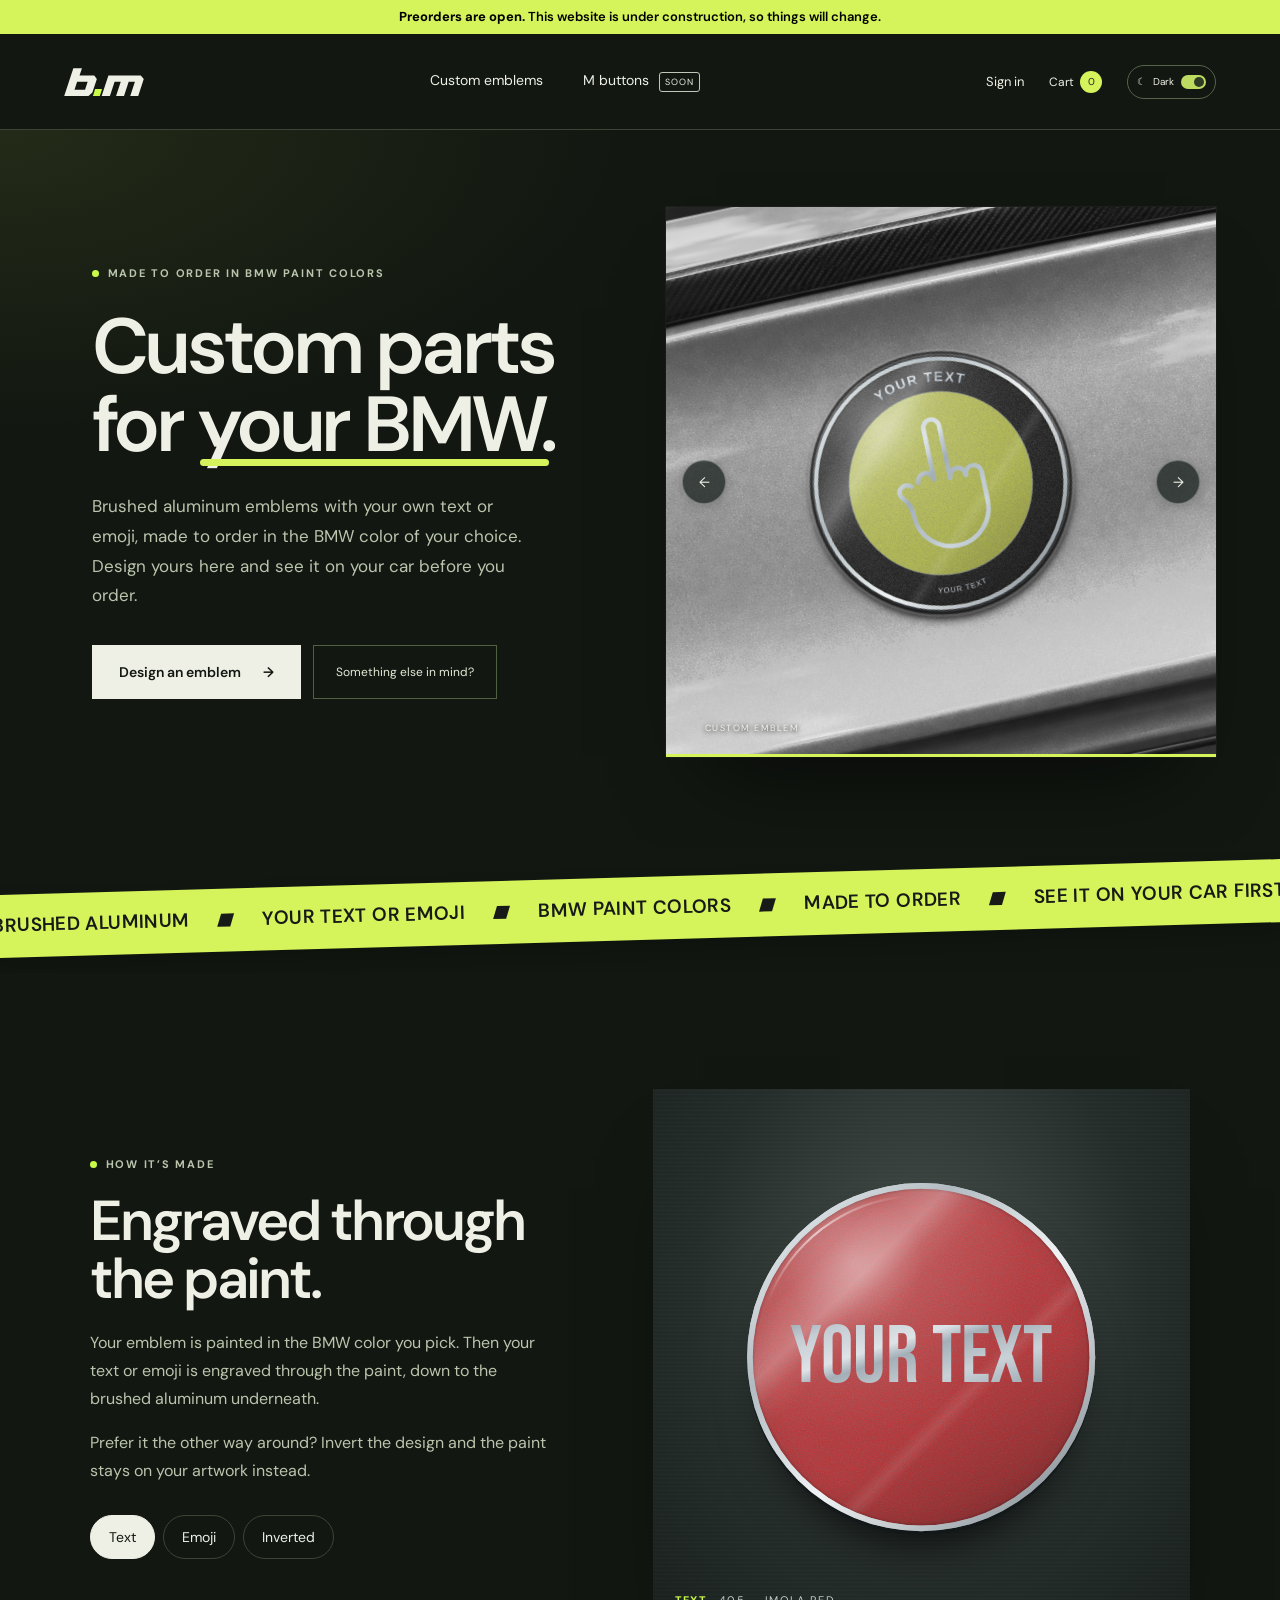
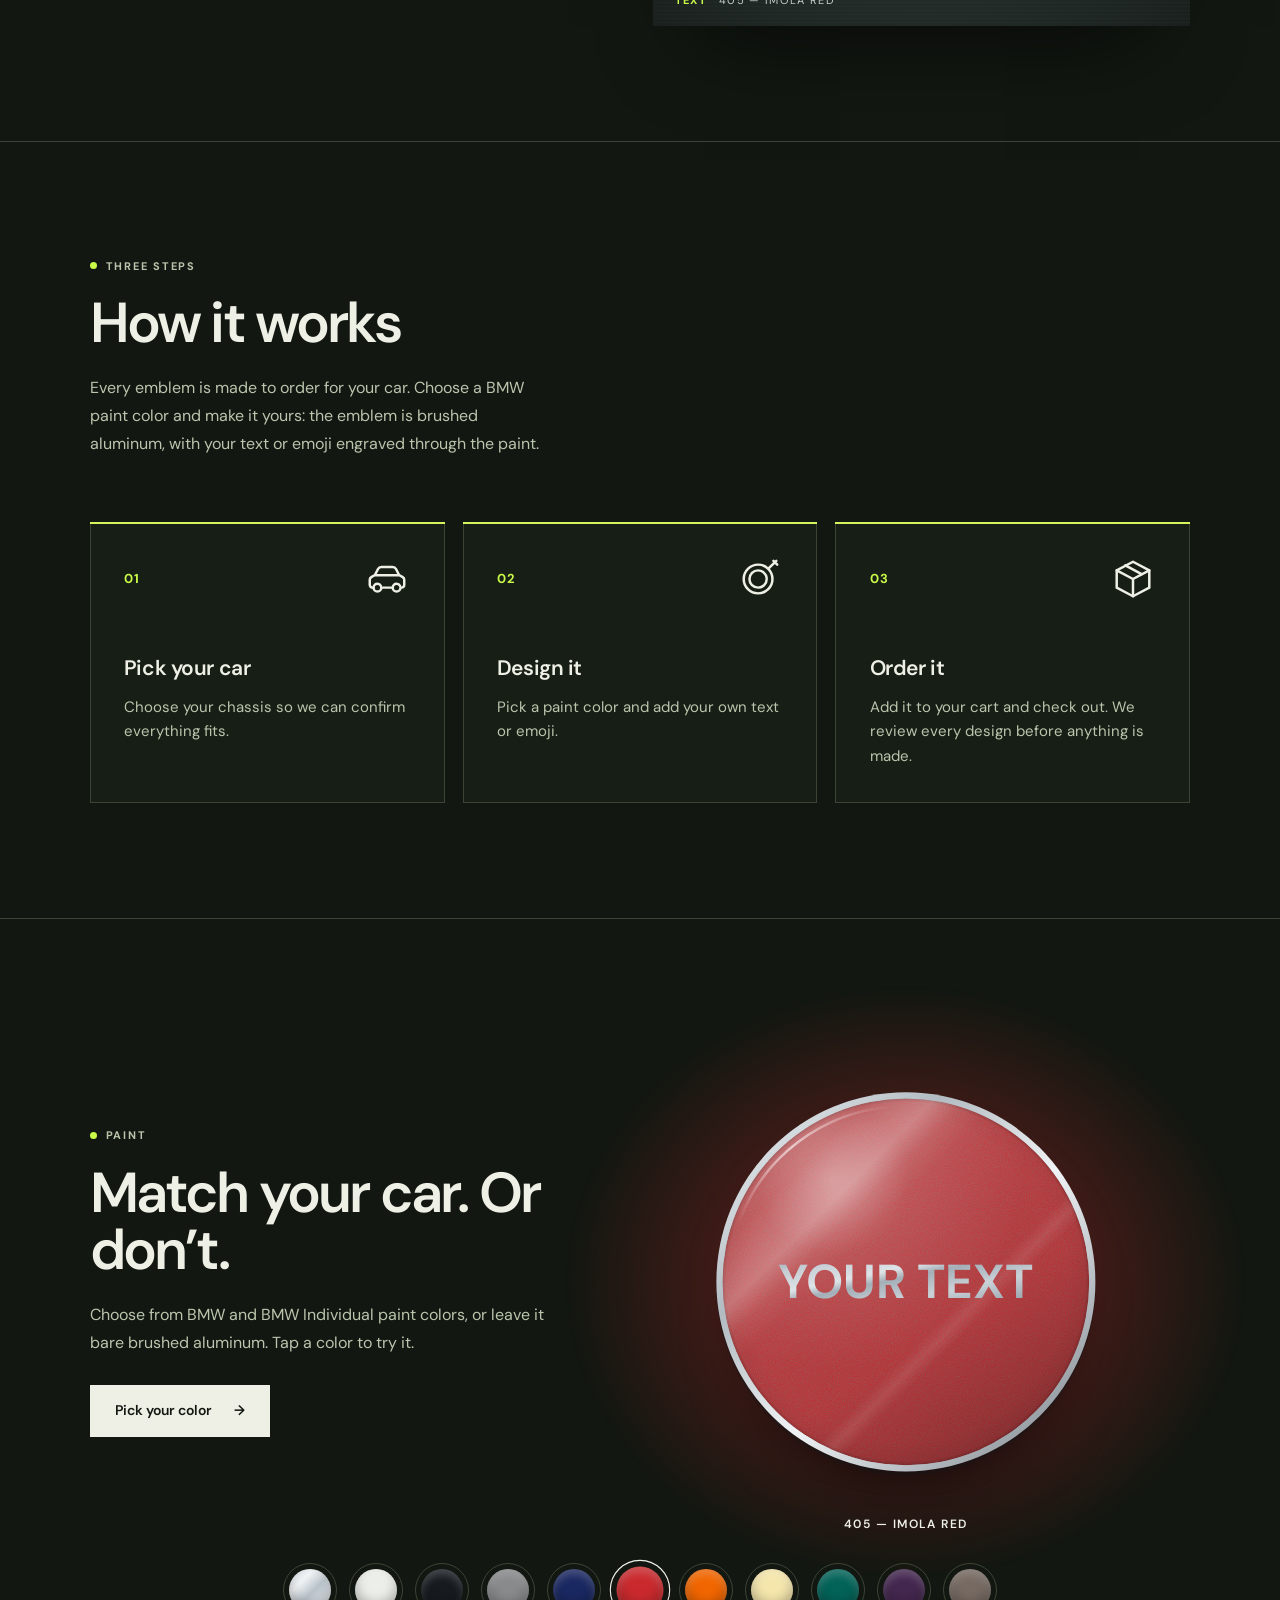
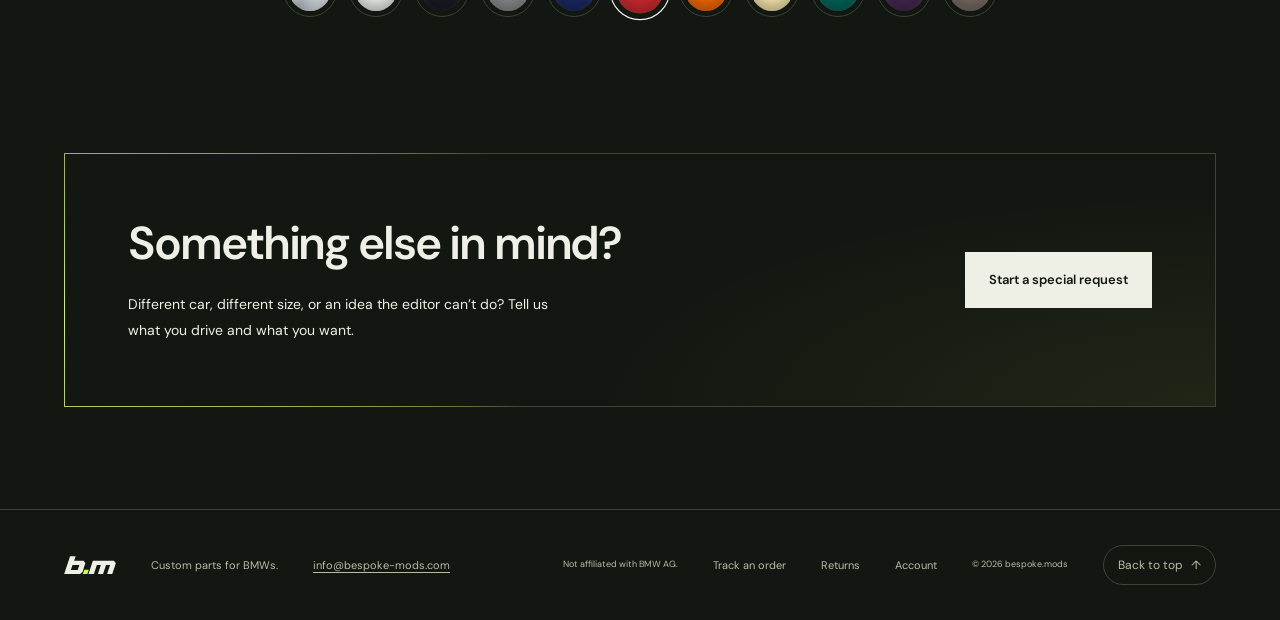
==== commit f9ff93c2: "deploy source 0990fc1" ====
--- a/index.html
+++ b/index.html
@@ -7,9 +7,9 @@
     <meta name="theme-color" content="#121711" />
     <meta name="description" content="bespoke.mods — custom BMW parts, made personal. Personalized brushed aluminum emblems, made to order in your BMW paint color." />
     <title>bespoke.mods — Custom BMW Parts</title>
-    <script type="module" crossorigin src="/assets/main-DJrAffXh.js"></script>
+    <script type="module" crossorigin src="/assets/main-TW0aqdRv.js"></script>
     <link rel="modulepreload" crossorigin href="/assets/emoji-index-DCLqQLxp.js">
-    <link rel="modulepreload" crossorigin href="/assets/text-fonts-Ct0aA8ax.js">
+    <link rel="modulepreload" crossorigin href="/assets/text-fonts-DT1paTFg.js">
     <link rel="stylesheet" crossorigin href="/assets/text-fonts-IhPJM7N6.css">
     <link rel="stylesheet" crossorigin href="/assets/main-Bq9cH_2E.css">
   </head>
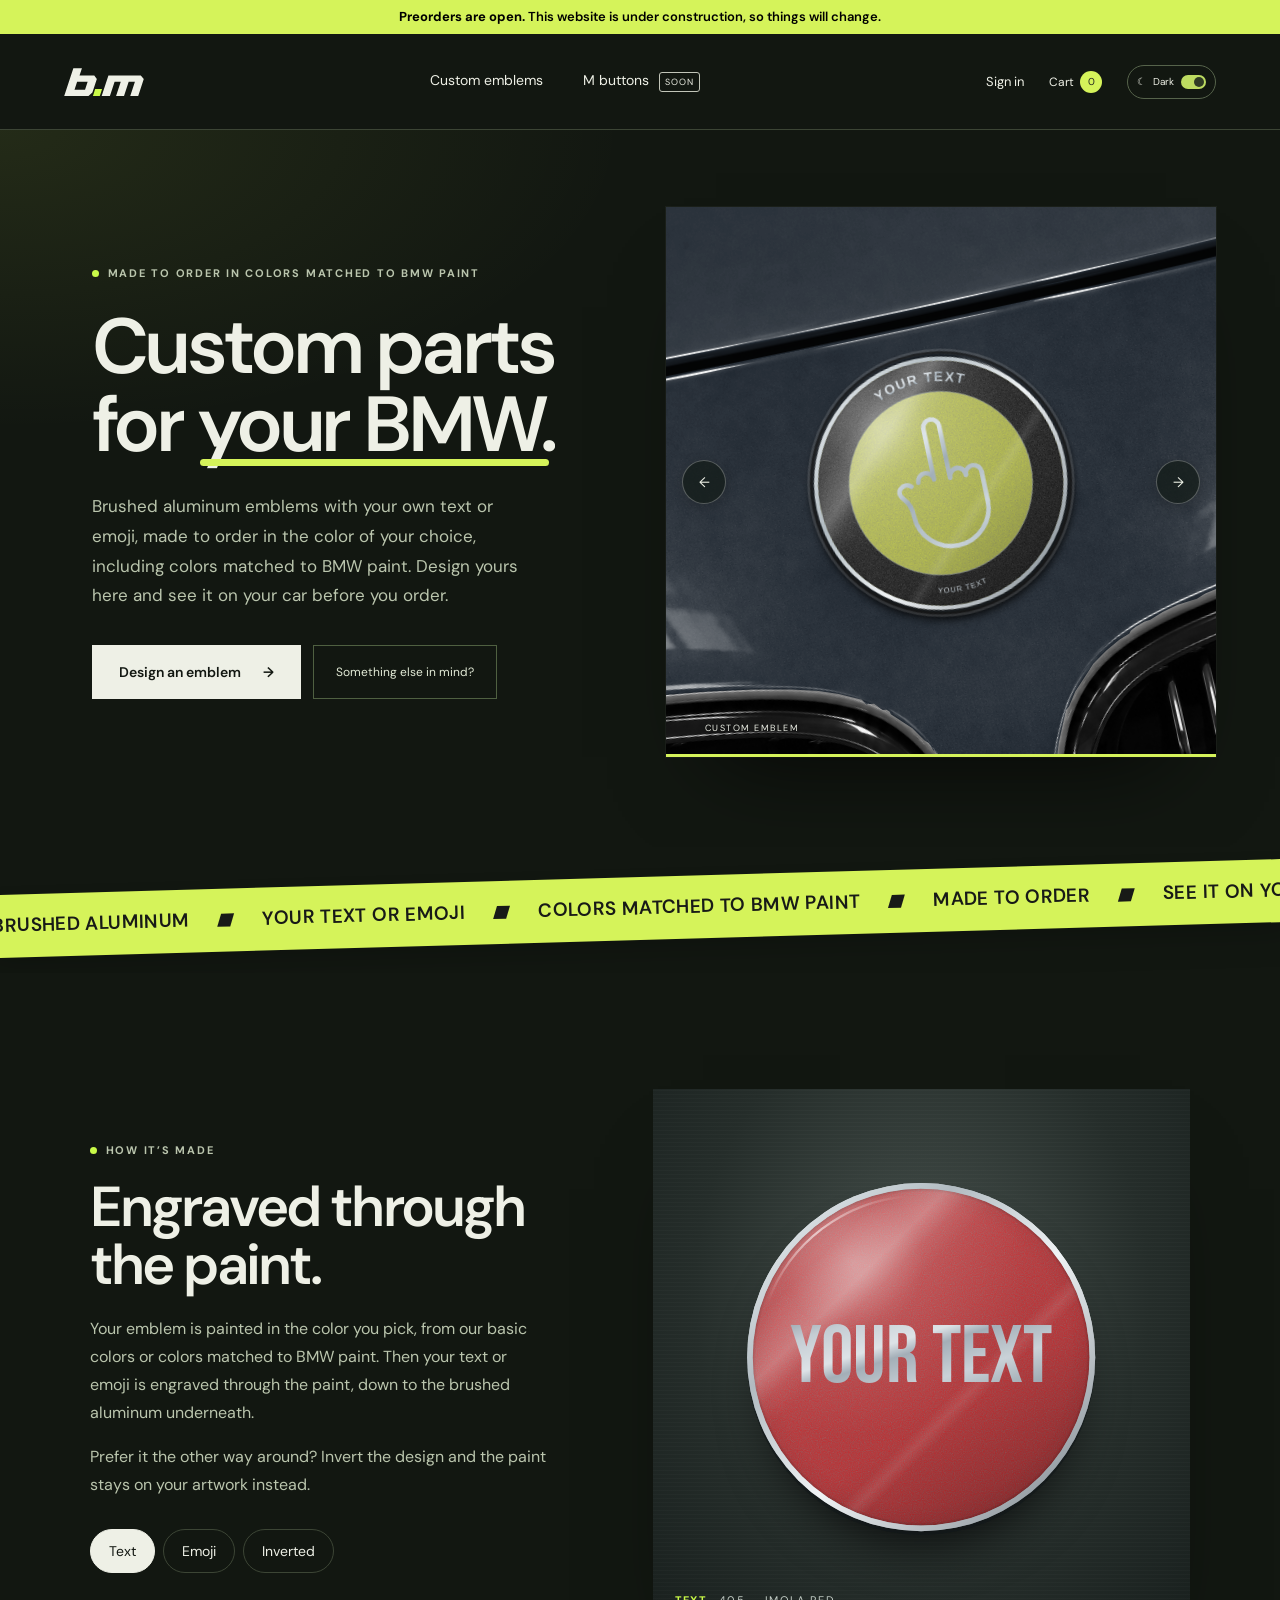
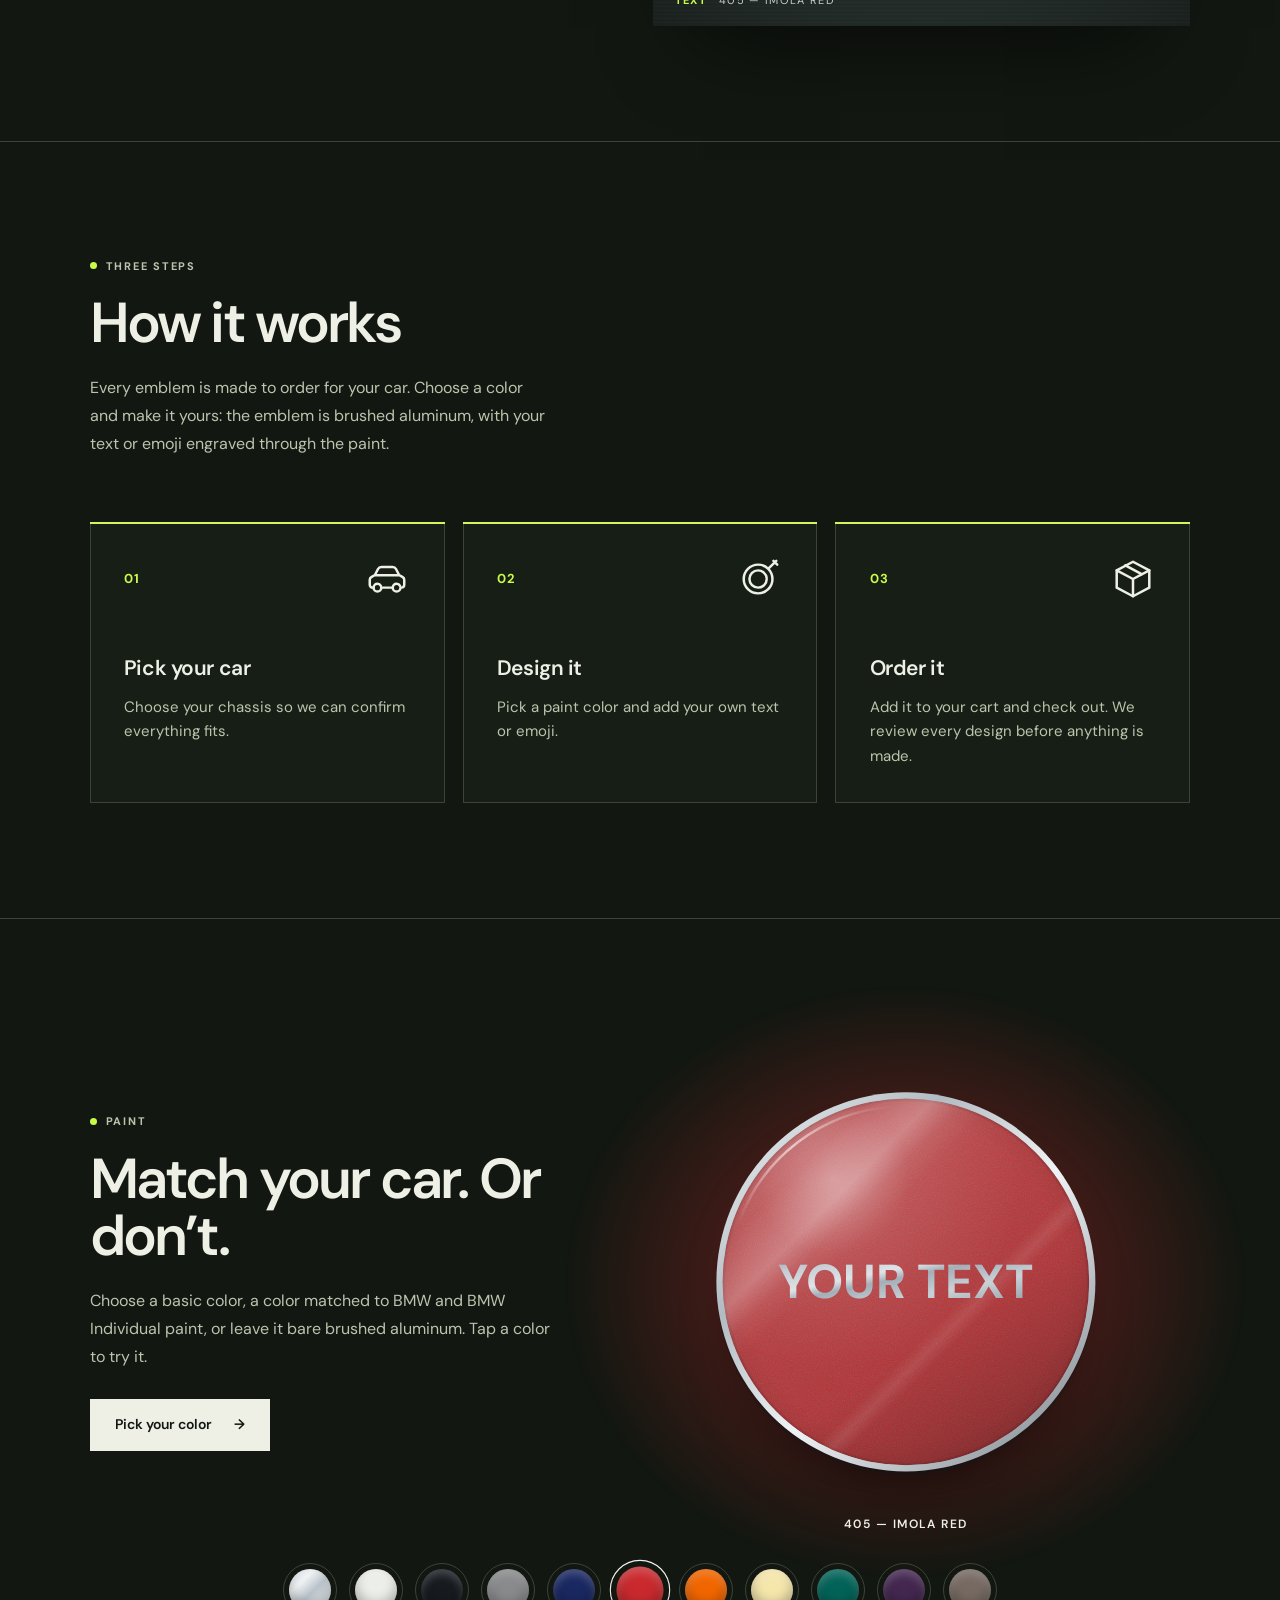
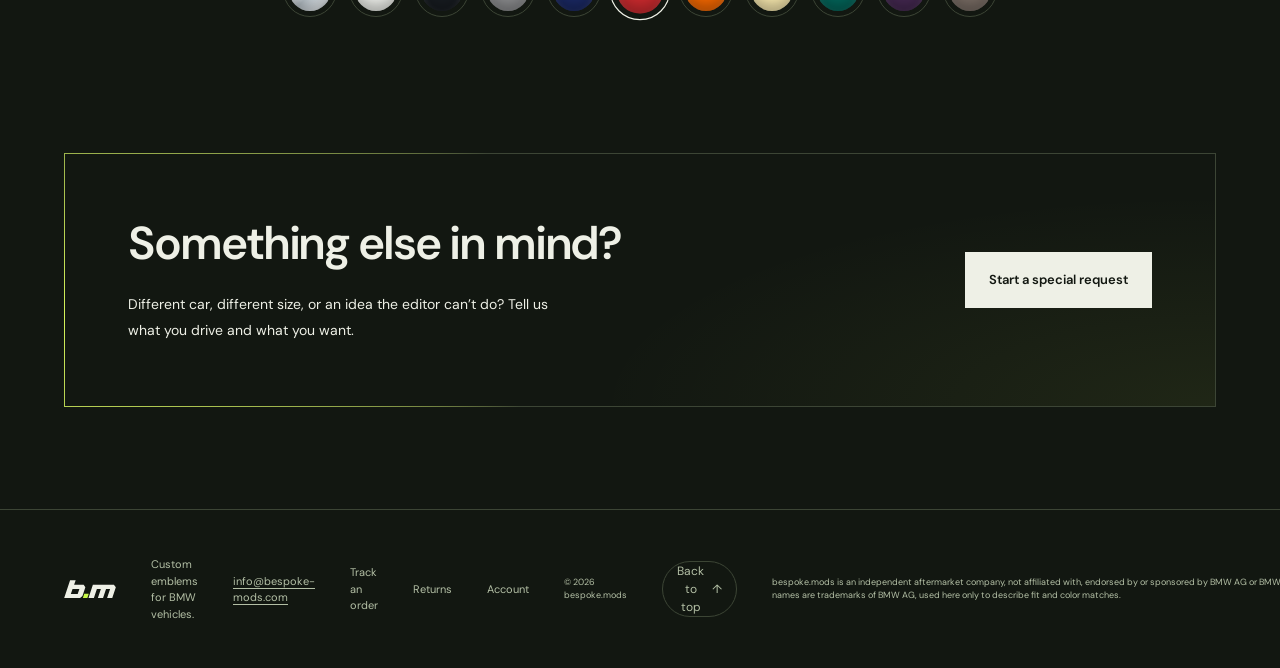
==== commit 4b3a9659: "deploy source 9f6eb30" ====
--- a/index.html
+++ b/index.html
@@ -5,13 +5,13 @@
     <link rel="icon" type="image/svg+xml" href="/favicon.svg?v=4" />
     <meta name="viewport" content="width=device-width, initial-scale=1.0" />
     <meta name="theme-color" content="#121711" />
-    <meta name="description" content="bespoke.mods — custom BMW parts, made personal. Personalized brushed aluminum emblems, made to order in your BMW paint color." />
-    <title>bespoke.mods — Custom BMW Parts</title>
-    <script type="module" crossorigin src="/assets/main-TW0aqdRv.js"></script>
+    <meta name="description" content="bespoke.mods — personalized brushed aluminum emblems made to fit BMW vehicles, made to order in your choice of color, including colors matched to BMW paint. Independent; not affiliated with BMW." />
+    <title>bespoke.mods — Custom emblems for BMW vehicles</title>
+    <script type="module" crossorigin src="/assets/main-D7EUZX_y.js"></script>
     <link rel="modulepreload" crossorigin href="/assets/emoji-index-DCLqQLxp.js">
     <link rel="modulepreload" crossorigin href="/assets/text-fonts-DT1paTFg.js">
     <link rel="stylesheet" crossorigin href="/assets/text-fonts-IhPJM7N6.css">
-    <link rel="stylesheet" crossorigin href="/assets/main-Bq9cH_2E.css">
+    <link rel="stylesheet" crossorigin href="/assets/main-Ccs6rYcm.css">
   </head>
   <body>
     <div id="root"></div>
--- a/assets/main-Ccs6rYcm.css
+++ b/assets/main-Ccs6rYcm.css
@@ -0,0 +1 @@
+.cm-color-picker{text-align:left;min-width:0;margin:14px 0;position:relative}.cm-color-picker-label{margin-bottom:8px;font-size:12px}.cm-color-current{align-items:center;gap:10px;display:flex}.cm-color-current>span{overflow-wrap:anywhere;font-size:12px}.cm-color-picker .cm-color-trigger{cursor:pointer;border:1px solid #89917e;border-radius:3px;flex:0 0 40px;width:40px;height:40px;min-height:40px;padding:0;display:block;box-shadow:inset 0 0 0 2px #ffffff80}.cm-color-picker .cm-color-popover{color:#24281f;z-index:30;background:#f5f5ef;border:1px solid #a3aa96;border-radius:6px;width:min(310px,100vw - 48px);padding:14px;position:absolute;top:100%;left:0;box-shadow:0 10px 30px #0004}.cm-color-picker-end .cm-color-popover{left:auto;right:0}.cm-color-popover-heading{justify-content:space-between;align-items:center;font-size:13px;display:flex}.cm-color-picker .cm-color-popover-heading button{color:inherit;cursor:pointer;background:0 0;border:0;width:32px;min-height:32px;padding:0;font-size:24px}.cm-color-picker .cm-color-popover input{color:#24281f;background:#fff;border:1px solid #a3aa96;width:100%;min-height:38px;margin:10px 0;padding:8px;font:13px system-ui;display:block}.cm-color-grid{grid-template-columns:repeat(7,minmax(0,1fr));gap:7px;max-height:230px;padding:3px;display:grid;overflow-y:auto}.cm-color-picker .cm-color-grid button{aspect-ratio:1;cursor:pointer;border:1px solid #929b88;border-radius:2px;width:100%;min-height:28px;margin:0;padding:0;font:700 15px system-ui}.cm-color-grid button[aria-pressed=true]{outline-offset:1px;outline:2px solid #24281f}.cm-color-popover small{margin-top:10px;font-size:10px;display:block}.cm-color-popover p{font-size:12px}.cm-color-picker:focus-within{z-index:31}.cm-tour-background>.cm-color-picker{width:40px;margin:0;position:absolute;top:0;right:0}.cm-tour-background .cm-color-picker-label{text-align:right;width:60px;font-size:9px;position:absolute;top:45px;right:0}.cm-tour-background .cm-color-current>span{display:none}.cm-tour-background .cm-color-popover{top:62px}.cm-color-picker .cm-color-grid button:disabled{opacity:.28;filter:grayscale();cursor:not-allowed;box-shadow:inset 0 0 0 2px #888}.cm-color-stock-note{font-size:11px!important}.cm-color-picker>.cm-color-stock-note{color:inherit;opacity:.75;margin:7px 0 0}.cm-tour-background .cm-color-picker>.cm-color-stock-note{text-align:right;width:176px;position:absolute;top:58px;right:0;font-size:10px!important}.cm-color-groups{max-height:300px;overflow-y:auto}.cm-color-groups .cm-color-grid{max-height:none;overflow:visible}.cm-color-popover .cm-color-group-title{letter-spacing:.04em;text-transform:uppercase;margin:10px 0 4px;font-size:11px;font-weight:700}.cm-color-groups>div:first-child .cm-color-group-title{margin-top:0}.cm-color-current .cm-color-extra{font-size:11px;font-weight:700}.cm-color-picker .cm-color-bmw-link{color:#24281f;width:100%;font:inherit;text-align:left;cursor:pointer;background:#fff;border:1px solid #89917e;border-radius:4px;align-items:center;gap:10px;margin:12px 0 4px;padding:10px 12px;display:flex}.cm-color-picker .cm-color-bmw-link:hover{border-color:#24281f}.cm-color-bmw-link>span:nth-child(2){flex:1;gap:2px;display:grid}.cm-color-bmw-link strong{font-size:13px}.cm-color-popover .cm-color-bmw-link small{margin:0;font-size:11px}.cm-color-bmw-dots{display:flex}.cm-color-bmw-dots span{border:1px solid #fff;border-radius:50%;width:16px;height:16px;margin-left:-4px}.cm-color-bmw-dots span:first-child{margin-left:0}.cm-color-view-heading{justify-content:space-between;align-items:center;gap:8px;margin-top:8px;display:flex}.cm-color-picker .cm-color-back{color:inherit;cursor:pointer;background:0 0;border:0;padding:4px 0;font:600 12px system-ui;text-decoration:underline}.cm-color-view-heading .cm-color-group-title{margin:0}@font-face{font-family:DM Sans;font-style:normal;font-weight:400;font-display:swap;src:url(/assets/dm-sans-400-CB7WfZ8W.ttf)format("truetype")}@font-face{font-family:DM Sans;font-style:normal;font-weight:500;font-display:swap;src:url(/assets/dm-sans-500-DCQhiIS7.ttf)format("truetype")}@font-face{font-family:DM Sans;font-style:normal;font-weight:600;font-display:swap;src:url(/assets/dm-sans-600-CYvJJk-g.ttf)format("truetype")}@font-face{font-family:DM Sans;font-style:normal;font-weight:700;font-display:swap;src:url(/assets/dm-sans-700-BQ0abr9c.ttf)format("truetype")}.cmods{--lime:#d5f35a;--paper:#eeeee7;--ink:#181a17;background:var(--paper);color:var(--ink);min-height:100vh;font-family:DM Sans,Arial,sans-serif;font-size:14px;line-height:1.5}.cmods *{box-sizing:border-box}.cmods a{color:inherit;text-decoration:none}.cmods button,.cmods input,.cmods select{font:inherit}.cmods button{cursor:pointer}.cmods :focus-visible{outline-offset:4px;outline:3px solid #719409}.cm-header{border-bottom:1px solid #cccec3;justify-content:space-between;align-items:center;gap:24px;height:96px;padding:0 5%;display:flex}.cm-logo{letter-spacing:-1px;align-items:baseline;font-family:DM Sans,Arial,sans-serif;font-size:36px;font-weight:700;line-height:1;display:inline-flex}.cm-header nav{align-items:center;gap:40px;display:flex}.cm-header nav a{border-bottom:2px solid #0000;padding:12px 0}.cm-header nav a.active{border-color:var(--ink)}.cm-header small{letter-spacing:1px;border:1px solid #c2c5b9;border-radius:3px;margin-left:6px;padding:3px 5px;font-size:9px}.cm-nav-cta{font-weight:700}.cm-nav-cta span{margin-left:24px}.cm-hero{grid-template-columns:1fr 1fr;min-height:650px;display:grid}.cm-hero-copy{padding:70px 8% 65px 10%}.cm-eyebrow{letter-spacing:2px;margin:0 0 28px;font-size:10px;font-weight:700}.cm-eyebrow>span{background:#79942a;border-radius:50%;width:7px;height:7px;margin-right:9px;display:inline-block}.cmods h1,.cmods h2,.cmods h3,.cmods p{color:inherit}.cmods h1{letter-spacing:-.045em;margin:0 0 25px;font-family:DM Sans,Arial,sans-serif;font-size:clamp(40px,4.5vw,72px);font-weight:600;line-height:1.08}.cm-hero h1{font-size:clamp(30px,5.2vw,84px);line-height:1.08}.cm-hero h1>span{color:#7b902d}.cm-intro{max-width:350px;margin-bottom:30px;font-size:16px;line-height:1.8;color:#63665b!important}.cm-button{border:1px solid var(--ink);background:var(--ink);justify-content:space-between;align-items:center;gap:34px;padding:17px 23px;font-size:13px;font-weight:600;display:inline-flex;color:var(--paper)!important}.cm-button:hover{background:#3b4423}.cm-hero-meta{color:#75786c;align-items:center;gap:13px;margin-top:38px;font-size:10px;line-height:1.7;display:flex}.cm-hero-meta strong{color:var(--ink);font-weight:400}.cm-mini-badge{border:1px solid #969b8b;border-radius:50%;place-items:center;width:40px;height:40px;font-size:8px;font-weight:700;display:grid}.cm-product-stage{color:#d5daca;background-color:#232921;background-image:radial-gradient(at 50% 40%,#424b37 0,#0000 65%),repeating-linear-gradient(0deg,#0000,#0000 3px,#ffffff02 4px);background-position:0 0;background-repeat:repeat;background-size:auto;background-attachment:scroll;background-origin:padding-box;background-clip:border-box;place-items:center;min-height:600px;display:grid;position:relative;overflow:hidden}.cm-stage-label,.cm-stage-bottom{letter-spacing:1.8px;color:#acb4a1;z-index:2;justify-content:space-between;gap:12px;font-size:9px;display:flex;position:absolute;left:7%;right:7%}.cm-stage-label{top:32px}.cm-stage-bottom{font-size:8px;bottom:30px}.cm-hero-emblem{filter:drop-shadow(12px 35px 22px #0009);z-index:1;width:76%;transform:rotate(-15deg)}.cm-emblem{width:100%;height:auto;display:block}.cm-orbit{aspect-ratio:1;border:1px solid #c9d4b414;border-radius:50%;width:110%;position:absolute;transform:rotate(-30deg)scaleY(.7)}.cm-orbit:after{content:"";border:1px solid #c9d4b411;border-radius:50%;position:absolute;inset:45px}.cm-callout{letter-spacing:2px;color:var(--lime);z-index:2;font-size:9px;line-height:1.8;position:absolute;bottom:90px;right:7%}.cm-strip{background:var(--lime);letter-spacing:2px;justify-content:space-around;align-items:center;gap:18px;padding:20px;font-size:10px;font-weight:700;display:flex}.cm-strip b{font-size:22px;font-weight:400}.cm-details{grid-template-columns:1fr 1fr;gap:9%;padding:90px 7%;display:grid}.cmods h2{letter-spacing:-.035em;margin:0 0 22px;font-family:DM Sans,Arial,sans-serif;font-size:clamp(30px,3.1vw,46px);font-weight:600;line-height:1.16}.cm-details>div>p:last-child{color:#707466;max-width:350px;line-height:1.8}.cm-steps article{border-bottom:1px solid #cdd0c3;gap:25px;padding:22px 0;display:flex}.cm-steps article:first-child{border-top:1px solid #cdd0c3}.cm-steps article>span{color:#787f68;font-size:11px}.cm-steps article>span:last-child{margin-left:auto}.cm-steps h3{margin:0 0 6px;font-size:16px;font-weight:600}.cm-steps p{color:#75796b;margin:0;font-size:12px}.cm-next{background:#e0e2d6;flex-wrap:wrap;align-items:center;gap:32px;margin:0 5% 65px;padding:35px;display:flex}.cm-next .cm-eyebrow{margin:0}.cm-next h2{margin:0;font-size:28px}.cm-next>a{border-bottom:1px solid;margin-left:auto;padding-bottom:5px;font-size:12px}.cm-footer{color:#75796c;border-top:1px solid #ced1c3;align-items:center;gap:35px;padding:35px 5%;font-size:11px;display:flex}.cm-footer .cm-logo{color:var(--ink);font-size:27px}.cm-footer>span{margin-left:auto;font-size:9px}.cm-footer small{font-size:9px}.cm-coming{min-height:650px;padding:90px 8%;position:relative;overflow:hidden}.cm-coming h1{z-index:1;font-size:clamp(40px,5.5vw,84px);position:relative}.cm-coming>p:not(.cm-eyebrow){color:#6c7260;max-width:420px;margin-bottom:30px}.cm-outline-wheel{color:#d5d9c8;pointer-events:none;font-size:540px;line-height:1.2;position:absolute;top:0;right:7%}.cm-editor{padding:40px 5% 70px}.cm-editor-heading{justify-content:space-between;align-items:center;gap:20px;margin-bottom:32px;display:flex}.cm-editor-heading .cm-eyebrow{margin-bottom:16px}.cm-editor h1{margin:0;font-size:clamp(36px,4.2vw,60px)}.cm-pill{letter-spacing:1.5px;border:1px solid #c1c6b4;border-radius:30px;padding:8px 12px;font-size:9px}.cm-workspace{border:1px solid #c9cdbf;grid-template-columns:1.2fr 1fr;align-items:start;display:grid}.cm-preview{color:#afb9a2;background:#252c22 radial-gradient(at 50% 40%,#46503b,#0000 70%);justify-content:center;align-items:center;min-height:640px;padding:90px 35px;display:flex;position:sticky;top:20px}.cm-preview .cm-emblem{filter:drop-shadow(0 25px 20px #0007);max-width:430px}.cm-preview-top,.cm-preview-bottom{letter-spacing:1px;justify-content:space-between;gap:20px;font-size:9px;display:flex;position:absolute;left:25px;right:25px}.cm-preview-top{top:25px}.cm-preview-bottom{bottom:25px}.cm-controls{background:#f5f5ef;padding:30px}.cm-controls-title h2{letter-spacing:-.025em;margin-bottom:5px;font:600 23px/1.3 DM Sans,Arial,sans-serif}.cm-controls-title>p{color:#7d8370;margin-top:0;font-size:13px}.cm-controls fieldset{border:0;border-top:1px solid #d6d9cb;min-width:0;margin:28px 0 0;padding:20px 0 0}.cm-controls legend{letter-spacing:1px;padding-right:12px;font-size:10px;font-weight:700}.cm-controls label{flex:1;min-width:0;margin-bottom:15px;font-size:12px;display:block}.cm-controls label>span{float:right;color:#8b917d}.cm-controls input,.cm-controls select{color:#24281f;background:#fff;border:1px solid #cbd0bf;border-radius:0;width:100%;min-height:44px;margin-top:7px;padding:11px;font-size:14px;display:block}.cm-controls input[type=color]{cursor:pointer;height:42px;padding:5px}.cm-color-row{gap:14px;display:flex}.cm-options{gap:8px;margin-bottom:20px;display:flex}.cm-options button{background:0 0;border:1px solid #cbd0bf;flex:1;padding:10px;font-size:11px}.cm-options button[aria-pressed=true]{color:#e5efcc;background:#252c22;border-color:#252c22}.cm-note{font-size:12px;line-height:1.7;color:#787f6b!important}.cm-editor-actions{gap:10px;margin-top:25px;display:flex}.cm-editor-actions>*{flex:1;justify-content:center;padding:13px 12px;font-size:11px}.cm-secondary{color:#333a28;background:0 0;border:1px solid #bcc2ae}.cm-feedback{min-height:18px;font-size:11px;color:#546525!important}.cm-reset{color:#747d64;background:0 0;border:0;border-bottom:1px solid #929b80;padding:0;font-size:10px}@media (width<=850px){.cm-header{gap:15px;height:80px}.cm-header nav{gap:20px;font-size:12px}.cm-nav-cta{display:none}.cm-hero-copy{padding:50px 8%}.cm-intro{font-size:13px}.cm-eyebrow{letter-spacing:1.2px;font-size:10px}.cm-product-stage{min-height:510px}.cm-stage-label{letter-spacing:1px;font-size:7px}.cm-stage-bottom{letter-spacing:.5px;font-size:6px}.cm-details{gap:6%;padding:60px 6%}.cm-next{gap:20px}.cm-workspace{grid-template-columns:1fr 1fr}.cm-preview{min-height:470px;padding:65px 15px}.cm-preview-bottom{flex-direction:column;gap:4px;font-size:8px}.cm-controls{padding:23px}.cm-editor-actions{flex-direction:column}.cm-footer{gap:20px}.cm-footer>p{display:none}}@media (width<=600px){.cm-logo{font-size:30px}.cm-header nav{gap:16px;font-size:12px}.cm-header small{margin-left:3px;font-size:7px}.cm-hero{grid-template-columns:1fr}.cm-hero-copy{padding:45px 7%}.cm-hero h1{font-size:clamp(34px,10vw,56px)}.cm-intro{max-width:320px;font-size:14px}.cm-hero-meta{margin-top:25px}.cm-product-stage{min-height:430px}.cm-hero-emblem{width:70%;max-width:360px}.cm-stage-label{font-size:9px}.cm-stage-bottom{font-size:7px}.cm-strip{letter-spacing:.6px;gap:8px;padding:14px 10px;font-size:7px}.cm-strip b{font-size:16px}.cm-details{grid-template-columns:1fr;gap:25px;padding:50px 7%}.cm-details h2{font-size:clamp(30px,8vw,40px)}.cm-next{gap:15px;padding:25px}.cm-next>a{margin-left:0}.cm-footer{flex-wrap:wrap;padding:25px 7%}.cm-footer>span{font-size:8px}.cm-footer small{width:100%}.cm-editor{padding:30px 5%}.cm-editor h1{font-size:clamp(30px,7.5vw,44px)}.cm-pill{white-space:nowrap;padding:6px;font-size:7px}.cm-workspace{grid-template-columns:1fr}.cm-preview{min-height:390px;padding:50px;position:relative;top:0}.cm-preview .cm-emblem{max-width:310px}.cm-preview-bottom{flex-direction:row}.cm-controls{padding:25px}.cm-editor-actions{flex-direction:row}.cm-coming{min-height:600px;padding:70px 7%}.cm-coming h1{font-size:clamp(38px,10vw,58px)}.cm-outline-wheel{opacity:.5;font-size:390px;right:-180px}}.cmods{--lightningcss-light:initial;--lightningcss-dark: ;color-scheme:light}body{background:#eeeee7}.cmods{font-kerning:normal}.cm-special-cta{text-align:left;justify-content:space-between;align-items:center;gap:18px;max-width:100%;margin-top:12px;padding:14px 18px;display:flex;font-size:12px!important}.cm-special-cta:hover{background:#7b902d18}.cm-special-order{border-top:1px solid #cdd0c3;grid-template-columns:1fr 1fr;gap:9%;margin:0 5% 65px;padding:45px 2%;display:grid}.cm-special-order>div,.cm-special-form{min-width:0}.cm-special-order>div>p:last-child{max-width:350px;line-height:1.8}#special-order-heading{scroll-margin-top:30px}.cm-special-subheading{margin:0 0 18px;font-size:20px;font-weight:600;line-height:1.4}.cm-special-vehicle{grid-template-columns:.8fr 1fr 1fr;gap:14px;display:grid}.cm-special-contact{grid-template-columns:1fr 1fr;gap:14px;display:grid}.cm-special-contact label{min-width:0}@media (width<=600px){.cm-special-contact{grid-template-columns:1fr;gap:0}}.cm-special-form label{margin-bottom:18px;font-size:12px;display:block}.cm-special-form input,.cm-special-form textarea{color:#24281f;width:100%;min-height:44px;font:inherit;background:#fff;border:1px solid #cbd0bf;border-radius:0;margin-top:7px;padding:11px;font-size:14px;display:block}.cm-special-form textarea{resize:vertical}.cm-queue-save{border:1px solid #8e977766;margin-top:32px;padding:28px}.cm-queue-save h2{font-size:26px}.cm-queue-save>p{max-width:650px}.cm-queue-save fieldset{border:0;min-width:0;margin:24px 0;padding:0}.cm-queue-contact{grid-template-columns:repeat(3,minmax(0,1fr));gap:18px;display:grid}.cm-queue-save label{margin-bottom:16px;font-size:12px;display:block}.cm-queue-save input,.cm-queue-save textarea{background:var(--paper);width:100%;min-height:44px;color:var(--ink);font:inherit;border:1px solid #8e9777;margin-top:7px;padding:12px;font-size:16px;display:block}.cm-queue-save textarea{resize:vertical}.cm-queue-receipt{border:1px solid #849a43;margin-top:20px;padding:18px}.cm-queue-reference,.cm-queue-receipt span{overflow-wrap:anywhere}.cm-queue-notes{white-space:pre-wrap;overflow-wrap:anywhere}.cm-queue-admin .cm-order-list a{gap:20px}.cm-queue-admin .cm-order-list span{overflow-wrap:anywhere}.cm-queue-admin .cm-order-tools{margin:24px 0}.cm-queue-history{margin-top:25px}.cm-queue-save button:disabled{cursor:wait;opacity:.65}.cm-sr-only{clip-path:inset(50%);white-space:nowrap;border:0;width:1px;height:1px;margin:-1px;padding:0;position:absolute;overflow:hidden}@media (width<=700px){.cm-queue-contact{grid-template-columns:1fr;gap:0}.cm-queue-save{padding:20px}.cm-queue-admin .cm-order-list a{grid-template-columns:1fr;gap:8px}}.cm-special-note{font-size:12px;line-height:1.7}.cmods[data-theme=dark] .cm-special-order{border-color:#3c4535}.cm-special-cta-band{border-top:1px solid #cdd0c3;flex-wrap:wrap;justify-content:space-between;align-items:center;gap:24px 9%;margin:0 5% 65px;padding:45px 2%;display:flex}.cm-special-cta-band>div>p{max-width:420px;margin-bottom:0;line-height:1.8}.cmods[data-theme=dark] .cm-special-cta-band{border-color:#3c4535}.cm-special-page{padding-top:28px}.cm-special-page .cm-back-link{text-underline-offset:3px;margin:0 5% 8px;padding:10px 2%;text-decoration:underline;display:inline-block}.cm-special-page .cm-special-order{border-top:0;padding-top:10px}.cm-special-page #special-order-heading:focus{outline:none}.cm-vehicle-picker{grid-template-columns:minmax(0,1fr) minmax(0,2fr);gap:0 10px;display:grid}.cm-vehicle-picker .cm-vehicle-missing{grid-column:1/-1}.cm-vehicle-picker .cm-vehicle-missing a{text-underline-offset:3px;text-decoration:underline}@media (width<=600px){.cm-vehicle-picker{grid-template-columns:minmax(0,1fr) minmax(0,1fr)}}.cm-reveal-ready [data-reveal]{opacity:0;transition:opacity .7s,translate .7s cubic-bezier(.2,.7,.2,1);transition-delay:var(--reveal-delay,0s);translate:0 22px}.cm-reveal-ready [data-reveal].is-revealed{opacity:1;translate:0}.cm-reveal-reset [data-reveal]{transition:none!important}@media (prefers-reduced-motion:reduce){.cm-reveal-ready [data-reveal]{opacity:1;transition:none;translate:none}}a.cm-special-cta{width:fit-content;text-decoration:none}.cm-special-page .cm-special-order h1{margin-top:0;font-size:clamp(30px,4vw,44px);line-height:1.1}.cmods[data-theme=dark] .cm-special-form input,.cmods[data-theme=dark] .cm-special-form textarea{color:#edf1e5;background:#121a11;border-color:#4c5742}.cmods[data-theme=dark] .cm-special-form input::placeholder,.cmods[data-theme=dark] .cm-special-form textarea::placeholder{color:#9ca98f}@media (width<=850px){.cm-special-order{gap:6%}.cm-special-vehicle{grid-template-columns:1fr;gap:0}}@media (width<=600px){.cm-special-order{grid-template-columns:1fr;gap:20px;margin-bottom:40px;padding:35px 2%}.cm-special-form input,.cm-special-form textarea{font-size:16px}}.cm-hero-copy,.cm-controls,.cm-details>div{min-width:0}.cm-controls-title h2{line-height:1.3}@media (width<=600px){.cm-editor-heading{flex-wrap:wrap}.cm-controls input,.cm-controls select{font-size:16px}.cm-preview-bottom{letter-spacing:.04em}}.cm-color-stage{background-color:var(--cm-preview-bg);color:var(--cm-preview-ink);background-image:radial-gradient(at 45% 30%,#ffffff12,#0000 68%);transition:background-color .25s,color .25s}.cm-color-stage .cm-stage-label,.cm-color-stage .cm-stage-bottom,.cm-color-stage .cm-callout{color:inherit}.cm-bg-picker{z-index:5;letter-spacing:normal;position:absolute;top:17px;right:16px}.cm-bg-picker summary{cursor:pointer;border-radius:5px;place-items:center;width:40px;height:40px;list-style:none;display:grid}.cm-bg-picker summary::-webkit-details-marker{display:none}.cm-bg-picker summary:hover{background:#ffffff18}.cm-bg-swatch{border:1px solid #ffffffc0;border-radius:2px;width:17px;height:17px;display:block;box-shadow:0 0 0 1px #0005}.cm-bg-panel{color:#24281f;text-align:left;background:#f5f5ef;border:1px solid #cbd0bf;border-radius:6px;width:252px;padding:16px;position:absolute;top:45px;right:0;box-shadow:0 12px 36px #0004}.cm-bg-heading{justify-content:space-between;align-items:center;gap:10px;display:flex}.cm-bg-heading strong{font-size:13px;font-weight:600}.cm-bg-heading button{color:inherit;background:0 0;border:0;width:30px;height:30px;font-size:20px;line-height:1}.cm-bg-panel p{color:#626958;margin:0 0 12px;font-size:11px}.cm-bg-options{gap:3px;display:grid}.cm-bg-options button{color:#24281f;text-align:left;background:0 0;border:1px solid #0000;border-radius:3px;align-items:center;gap:10px;width:100%;min-height:38px;padding:8px;font-size:11px;display:flex}.cm-bg-options button:hover{background:#e4e7da}.cm-bg-options button[aria-pressed=true]{background:#e6ebdc;border-color:#a7b292}.cm-bg-options button>span:first-child{border:1px solid #0002;border-radius:2px;flex-shrink:0;width:19px;height:19px}.cm-bg-check{margin-left:auto}.cm-bg-panel small{color:#6b725e;margin-top:12px;font-size:9px;line-height:1.5;display:block}@media (prefers-reduced-motion:reduce){.cm-color-stage{transition:none}}.cm-bg-panel{width:min(280px,100vw - 64px);max-height:min(360px,100svh - 150px);overflow-y:auto}.cmods .cm-bg-search{color:#24281f;background:#fff;border:1px solid #cbd0bf;border-radius:3px;width:100%;min-height:36px;margin:10px 0;padding:8px 10px;font:12px DM Sans,Arial,sans-serif;display:block}.cm-bg-filters{gap:5px;margin-bottom:10px;display:flex}.cm-bg-filters button{color:#394130;background:0 0;border:1px solid #cbd0bf;border-radius:3px;flex:1;min-height:32px;padding:6px;font-size:10px}.cm-bg-filters button[aria-pressed=true]{color:#f1f4e9;background:#252c22;border-color:#252c22}.cm-bg-options{overscroll-behavior:contain;scrollbar-width:thin;max-height:158px;padding-right:4px;overflow-y:auto}.cm-bg-empty{padding:12px 0}@media (width<=600px){.cmods .cm-bg-search{font-size:16px}}.cm-editor-tools{flex-wrap:wrap;align-items:center;gap:14px;display:flex}.cm-tour-trigger{color:#38422c;background:0 0;border:1px solid #bcc2ae;border-radius:30px;padding:9px 12px;font-size:11px!important}.cm-tour-trigger:hover{background:#e0e6d5}.cm-tour-background{z-index:5;width:40px;height:40px;position:absolute;top:17px;right:16px}.cm-tour-background .cm-bg-picker{top:0;right:0}.cm-tour-overlay{z-index:100;pointer-events:none;color:#24281f;font-family:DM Sans,Arial,sans-serif;position:fixed;inset:0}.cm-tour-spotlight{pointer-events:none;border:2px solid #d5f35a;border-radius:6px;position:fixed;box-shadow:0 0 0 100vmax #10150f35}.cm-tour-card{pointer-events:auto;color:#24281f;background:#f5f5ef;border:1px solid #cbd0bf;border-radius:8px;width:min(380px,100vw - 32px);max-height:calc(100svh - 32px);padding:24px;position:fixed;bottom:28px;right:28px;overflow-y:auto;box-shadow:0 16px 60px #0004}.cm-tour-card--engraving,.cm-tour-card--finish,.cm-tour-card--vehicle,.cm-tour-card--save{left:28px;right:auto}.cm-tour-top{justify-content:space-between;align-items:center;gap:16px;display:flex}.cm-tour-top>span{letter-spacing:1.5px;font-size:9px;font-weight:700}.cm-tour-top>button{color:#68735a;background:0 0;border:0;width:28px;height:28px;padding:0;font-size:23px}.cm-tour-progress{gap:5px;margin:12px 0 20px;display:flex}.cm-tour-progress>span{background:#dce1d2;border-radius:3px;flex:1;height:3px}.cm-tour-progress>.is-complete{background:#7b942b}.cmods .cm-tour-card h2{letter-spacing:-.03em;margin:0 0 12px;font:600 24px/1.2 DM Sans,Arial,sans-serif}.cm-tour-card h2:focus{outline:none}.cmods .cm-tour-card p{color:#626c55;margin:0;font-size:13px;line-height:1.7}.cm-tour-actions{justify-content:space-between;align-items:center;gap:10px;margin-top:24px;display:flex}.cm-tour-actions>div{gap:8px;display:flex}.cm-tour-actions .cm-button,.cm-tour-actions .cm-secondary{padding:11px 13px;font-size:11px}.cm-tour-skip{color:#626c55;background:0 0;border:0;border-bottom:1px solid #adb69e;padding:7px 0;font-size:11px!important}@media (width<=600px){.cm-tour-card,.cm-tour-card--engraving,.cm-tour-card--finish,.cm-tour-card--vehicle,.cm-tour-card--save{padding:20px;bottom:16px;left:16px;right:16px}[data-tour]{scroll-margin-bottom:270px}}.cm-upper-spacing{background:#e9ecdf;border:1px solid #d6ddc7;margin:0 0 20px;padding:14px}.cm-spacing-label{color:#4f5b40;margin-bottom:10px;font-size:11px;display:block}.cm-upper-spacing .cm-options{margin-bottom:10px}.cm-spacing-range-label output{float:right;font-variant-numeric:tabular-nums;color:#3d4d28}.cm-controls .cm-upper-spacing input[type=range]{accent-color:#617c2c;cursor:pointer;background:0 0;border:0;width:100%;min-height:30px;margin:8px 0 0;padding:0}.cm-controls .cm-upper-spacing input[type=range]:disabled{opacity:.4;cursor:not-allowed}.cm-controls .cm-spacing-range-label{margin-bottom:0}.cm-spacing-scale{color:#69745b;justify-content:space-between;font-size:10px;display:flex}.cmods .cm-spacing-hint{color:#667254;margin:6px 0 0;font-size:10px;line-height:1.6}.cm-tour-interactive{color:#66764c;margin-top:12px;font-size:10px;line-height:1.5;display:block}@media (width<=600px){.cm-editor:has(.cm-tour-overlay){padding-bottom:360px}}.cm-controls select:disabled{color:#7d8770;cursor:not-allowed;background:#eceee5}.cmods .cm-vehicle-help{color:#69745c;margin:-2px 0 18px;font-size:10px;line-height:1.7}.cm-vehicle-help a{text-underline-offset:2px;text-decoration:underline}.cm-bg-picker summary{position:relative}.cm-bg-caption{white-space:nowrap;letter-spacing:.02em;color:var(--cm-preview-ink,#eef1e7);font-size:8px;font-weight:500;line-height:1.2;position:absolute;top:36px;left:50%;transform:translate(-50%)}.cm-bg-panel{top:54px}.cm-bodywork{pointer-events:none;width:100%;height:100%;position:absolute;inset:0}.cm-mounted-emblem{z-index:1;filter:drop-shadow(0 3px 3px #0009);width:18%;transition:width .4s,left .4s,top .4s,transform .4s;position:absolute;top:20%;left:41%}.cm-preview .cm-mounted-emblem .cm-emblem{filter:none;max-width:none}.cm-mounted-emblem.is-detail{filter:drop-shadow(0 18px 24px #000a);width:min(68%,400px);top:47%;left:50%;transform:translate(-50%,-50%)}.cm-preview-top,.cm-preview-bottom{z-index:2;pointer-events:none}.cm-color-stage .cm-preview-top,.cm-color-stage .cm-preview-bottom,.cm-color-stage .cm-stage-label,.cm-color-stage .cm-stage-bottom{text-shadow:0 1px 8px #0004}.cm-color-stage .cm-stage-label,.cm-color-stage .cm-preview-top{right:205px}.cm-tour-background{width:176px}.cm-chassis-picker{width:122px;color:var(--cm-preview-ink);letter-spacing:.02em;flex-direction:column;align-items:flex-start;gap:3px;font-size:8px;display:flex;position:absolute;top:2px;right:54px}.cmods .cm-chassis-picker select{color:#f2f3ee;cursor:pointer;background:#14191be0;border:1px solid #ffffff60;border-radius:3px;width:122px;min-height:28px;padding:3px 8px;font:11px DM Sans,Arial,sans-serif}.cm-preview-view{z-index:3;color:#f5f6f0;background:#11181cdb;border:1px solid #fff5;border-radius:3px;padding:9px 12px;position:absolute;bottom:58px;left:25px;font-size:10px!important}.cm-preview-view:hover{background:#26332f}.cm-callout{text-shadow:0 1px 4px #000;bottom:84px;color:#f1f4e8!important}@media (width<=850px){.cm-color-stage .cm-stage-label,.cm-color-stage .cm-preview-top{flex-direction:column;gap:3px;font-size:7px;right:200px}}@media (width<=600px){.cmods .cm-chassis-picker select{font-size:16px}.cm-preview-view{bottom:60px;left:20px}}@media (prefers-reduced-motion:reduce){.cm-mounted-emblem{transition:none}}.cm-preview,.cm-product-stage{isolation:isolate}.cm-mounted-emblem{filter:drop-shadow(0 2px 2px #000b);width:33%;top:32%;left:33.5%}.cm-mounted-emblem:before{content:"";z-index:-1;border-radius:50%;position:absolute;inset:3%;box-shadow:0 0 0 2px #0008,0 0 0 4px #ffffff25,0 4px 8px #000a}.cm-bodywork{filter:contrast(1.07)}.cm-product-stage .cm-callout{display:none}.cm-photo-bodywork{filter:none}.cm-mounted-emblem{width:42%;top:55%;left:29%;transform:translateY(-50%)}.cm-mounted-emblem.is-detail{width:min(68%,400px);top:47%;left:50%;transform:translate(-50%,-50%)}.cm-photo-note{z-index:2;color:var(--cm-preview-ink);text-shadow:0 1px 8px #0005;pointer-events:none;font-size:8px;position:absolute;bottom:108px;left:25px;right:25px}.cm-color-control{flex:1;min-width:0;margin-bottom:15px}.cm-color-control label{margin-bottom:6px}.cm-restore-color{color:#53683b;text-align:left;background:0 0;border:0;border-bottom:1px solid #a8b394;padding:4px 0;font-size:10px!important}.cm-restore-color:hover:not(:disabled){color:#243b0d}.cm-restore-color:disabled{color:#8d9583;cursor:default;border-color:#0000}.cm-header-logo{width:80px;height:auto;color:var(--ink);display:block}.cm-footer-logo{width:52px;height:auto;color:var(--ink);display:block}.brand-logo-dot{fill:#6f8f12}.cmods[data-theme=dark] .brand-logo-dot{fill:#c9fa48}.cm-header-actions{flex-wrap:wrap;justify-content:flex-end;align-items:center;gap:25px;display:flex}.cm-theme-switch{min-height:34px;color:inherit;white-space:nowrap;background:0 0;border:1px solid #bbc3ae;border-radius:30px;align-items:center;gap:7px;padding:5px 9px;display:inline-flex;font-size:10px!important}.cm-theme-track{background:#c7ceba;border-radius:15px;width:25px;height:14px;padding:2px}.cm-theme-track>span{background:#303b25;border-radius:50%;width:10px;height:10px;transition:transform .2s;display:block}.cm-theme-switch[aria-checked=true] .cm-theme-track{background:#bddb61}.cm-theme-switch[aria-checked=true] .cm-theme-track>span{transform:translate(11px)}.cmods[data-theme=dark]{--paper:#121711;--ink:#eef0e6;--warn:#ff8a7a;--lightningcss-light: ;--lightningcss-dark:initial;color-scheme:dark}body:has(.cmods[data-theme=dark]){background:#121711}.cmods[data-theme=dark] .cm-header,.cmods[data-theme=dark] .cm-footer,.cmods[data-theme=dark] .cm-workspace,.cmods[data-theme=dark] .cm-steps article{border-color:#3c4535}.cmods[data-theme=dark] .cm-controls,.cmods[data-theme=dark] .cm-bg-panel,.cmods[data-theme=dark] .cm-tour-card{color:#edf1e5;background:#1d251b;border-color:#47513d}.cmods[data-theme=dark] .cm-controls input,.cmods[data-theme=dark] .cm-controls select,.cmods[data-theme=dark] .cm-bg-search{color:#edf1e5;background:#121a11;border-color:#4c5742}.cmods[data-theme=dark] .cm-controls select:disabled{color:#8f9b82;background:#252d21}.cmods[data-theme=dark] .cm-next,.cmods[data-theme=dark] .cm-upper-spacing{background:#283322;border-color:#44523a}.cmods[data-theme=dark] .cm-intro,.cmods[data-theme=dark] .cm-note,.cmods[data-theme=dark] .cm-tour-card p{color:#bac5ad!important}.cmods[data-theme=dark] .cm-controls-title>p,.cmods[data-theme=dark] .cm-details>div>p:last-child,.cmods[data-theme=dark] .cm-steps p,.cmods[data-theme=dark] .cm-footer,.cmods[data-theme=dark] .cm-coming>p:not(.cm-eyebrow),.cmods[data-theme=dark] .cm-vehicle-help,.cmods[data-theme=dark] .cm-spacing-hint,.cmods[data-theme=dark] .cm-spacing-scale,.cmods[data-theme=dark] .cm-bg-panel p,.cmods[data-theme=dark] .cm-bg-panel small,.cmods[data-theme=dark] .cm-tour-interactive{color:#b3bfa5}.cmods[data-theme=dark] .cm-spacing-label,.cmods[data-theme=dark] .cm-spacing-range-label output,.cmods[data-theme=dark] .cm-controls label>span{color:#c2d2ad}.cmods[data-theme=dark] .cm-options button,.cmods[data-theme=dark] .cm-bg-options button,.cmods[data-theme=dark] .cm-bg-filters button,.cmods[data-theme=dark] .cm-secondary{color:#e1e9d5;border-color:#4f6041}.cmods[data-theme=dark] .cm-options button[aria-pressed=true],.cmods[data-theme=dark] .cm-bg-options button[aria-pressed=true],.cmods[data-theme=dark] .cm-bg-filters button[aria-pressed=true]{color:#f1f6e8;background:#3b4c2c;border-color:#a1c16e}.cmods[data-theme=dark] .cm-bg-options button:hover{background:#303e25}.cmods[data-theme=dark] .cm-theme-switch,.cmods[data-theme=dark] .cm-pill{border-color:#56634b}.cmods[data-theme=dark] .cm-tour-trigger,.cmods[data-theme=dark] .cm-reset,.cmods[data-theme=dark] .cm-restore-color,.cmods[data-theme=dark] .cm-tour-skip{color:#c4d9a6;border-color:#667b4b}.cmods[data-theme=dark] .cm-tour-trigger:hover{background:#303e25}.cmods[data-theme=dark] .cm-restore-color:disabled{color:#869477;border-color:#0000}.cmods[data-theme=dark] .cm-feedback{color:#c5e599!important}.cmods[data-theme=dark] .cm-outline-wheel{color:#2c3824}.cmods[data-theme=dark] .cm-strip{color:#181a17}.cmods[data-theme=dark] .cm-button:hover{background:#c6d7a9}@media (width<=600px){.cm-header{flex-wrap:wrap;gap:10px;height:auto;min-height:96px;padding-top:15px;padding-bottom:10px}.cm-header nav{flex-basis:100%;order:3;justify-content:center}.cm-header nav a{padding:5px 0}.cm-header-actions{margin-left:auto}}@media (prefers-reduced-motion:reduce){.cm-theme-track>span{transition:none}}.cm-preview,.cm-product-stage{aspect-ratio:4/5;min-height:0}.cm-mounted-emblem{width:39.52%;top:45%;left:30.24%}.cm-mounted-emblem.is-detail{width:min(68%,400px);top:47%;left:50%}.cm-chassis-photo{transition:opacity .35s}@media (prefers-reduced-motion:reduce){.cm-chassis-photo{transition:none}}.cm-home-preview .cm-home-photo-tilt{transform-origin:50% 45%;pointer-events:none;position:absolute;inset:0;transform:rotate(-12deg)scale(1.26)}.cm-home-preview .cm-stage-label{right:7%}.cm-home-shuffle{aspect-ratio:1}.cm-home-shuffle-design{position:absolute;inset:0}.cm-home-shuffle-design.is-leaving{z-index:1;animation:.45s linear forwards cm-shuffle-out}@keyframes cm-shuffle-out{to{opacity:0}}@media (prefers-reduced-motion:reduce){.cm-home-shuffle-design.is-leaving{display:none}}.cm-home-emblem-panel,.cm-home-m-buttons-panel{height:50%;position:absolute;left:0;right:0;overflow:hidden}.cm-home-emblem-panel{height:100%;top:0}.cm-product-stage.cm-home-preview{aspect-ratio:8/5;align-self:start;height:auto;min-height:0}.cm-home-m-buttons-panel{background:#111;border-top:2px solid #d5daca80;bottom:0}.cm-home-m-buttons-panel .cm-m-wheel{object-fit:cover}.cm-home-product-label{z-index:2;color:#eef1e7;letter-spacing:1.5px;text-transform:uppercase;text-shadow:0 1px 5px #000;font-size:9px;position:absolute;top:18px;left:7%}.cm-home-emblem-panel .cm-home-product-label{top:auto;bottom:16px}.cm-home-preview .cm-home-emblem-panel .cm-home-photo-tilt{height:200%;top:-40%}.cm-home-preview .cm-stage-bottom{display:none}.cm-home-shuffle-arrow{z-index:3;color:#eef1e7;cursor:pointer;background:#121a16b3;border:1px solid #ffffff45;border-radius:50%;place-items:center;width:44px;height:44px;padding:0;font-size:23px;display:grid;position:absolute;top:50%;transform:translateY(-50%);box-shadow:0 3px 14px #0003}.cm-home-shuffle-prev{left:16px}.cm-home-shuffle-next{right:16px}.cm-home-shuffle-arrow:hover:not(:disabled){background:#2a332ed9}.cm-home-shuffle-arrow:focus-visible{outline-offset:3px;outline:2px solid #e1f5a2}.cm-home-shuffle-arrow:disabled{opacity:.35;cursor:default}.cm-hero-copy>.cm-details{grid-template-columns:1fr;gap:24px;padding:56px 0 0}.cm-hero-copy>.cm-details h2{font-size:clamp(28px,2.8vw,42px)}.cm-cnc-invert{margin:22px 0}.cm-controls .cm-cnc-invert label{align-items:center;gap:10px;line-height:1.5;display:flex}.cm-controls .cm-cnc-invert input[type=checkbox]{accent-color:#708e2c;width:18px;min-width:18px;height:18px;min-height:18px;margin:0;padding:0}.cm-center-artwork{border-top:1px solid #8b927344;margin-top:22px;padding-top:18px}.cm-center-artwork input[type=file]{max-width:100%;padding:12px 0;font-size:12px}.cm-center-artwork input[type=file]::file-selector-button{background:var(--ink);color:var(--paper);cursor:pointer;border:0;margin-right:10px;padding:10px 13px}.cm-center-artwork input[type=range]{width:100%;padding:0}.cm-artwork-name{overflow-wrap:anywhere;font-size:11px}.cm-tour-mobile-copy{display:none}@media (width<=640px){.cm-tour-card,.cm-tour-card--engraving,.cm-tour-card--finish,.cm-tour-card--vehicle,.cm-tour-card--save{left:10px;right:10px;bottom:max(10px, env(safe-area-inset-bottom));border-radius:10px;width:auto;max-height:38svh;padding:12px 14px}.cm-tour-desktop-copy{display:none}.cm-tour-mobile-copy{display:inline}.cm-tour-top>span{letter-spacing:1px;font-size:8px}.cm-tour-top>button{width:44px;height:32px;margin:-4px -8px -4px 0}.cm-tour-progress{margin:6px 0 10px}.cmods .cm-tour-card h2{margin-bottom:6px;font-size:18px}.cmods .cm-tour-card p{font-size:12px;line-height:1.45}.cm-tour-interactive{display:none}.cm-tour-actions{gap:8px;margin-top:10px}.cm-tour-actions .cm-button,.cm-tour-actions .cm-secondary{min-height:44px;padding:10px 12px}.cm-tour-skip{min-height:44px}.cm-editor:has(.cm-tour-overlay){padding-bottom:260px}}.cm-editor-photo{pointer-events:none;position:absolute;inset:0}@media (width<=600px){.cm-workspace{display:block}.cm-workspace>.cm-preview{z-index:10;aspect-ratio:auto;height:clamp(190px,38svh,340px);min-height:0;padding:0;position:sticky;top:0;overflow:visible;box-shadow:0 6px 16px #0003}.cm-editor-photo{aspect-ratio:4/5;clip-path:inset(calc(45% - clamp(95px,19svh,170px)) 0 calc(55% - clamp(95px,19svh,170px)));width:100%;inset:50% 0 auto;transform:translateY(-45%)}.cm-preview .cm-preview-top{font-size:7px;top:14px;left:14px}.cm-preview .cm-preview-bottom{font-size:7px;bottom:12px;left:14px;right:14px}.cm-preview .cm-preview-view{bottom:34px}.cm-controls fieldset{scroll-margin-top:calc(clamp(190px,38svh,340px) + 16px)}}.cm-brand-star{vertical-align:middle;width:1em;height:1em;display:inline-block}.cm-side-designs{margin-top:22px}.cm-side-options{grid-template-columns:repeat(3,minmax(0,1fr));gap:8px;margin-top:12px;display:grid}.cm-side-options button{min-height:88px;color:inherit;background:0 0;border:1px solid #919a7d66;border-radius:5px;flex-direction:column;align-items:center;gap:6px;padding:10px 5px;font-size:11px;display:flex}.cm-side-options button svg{width:28px;height:34px}.cm-side-options button:hover{border-color:#849740}.cm-side-options button[aria-pressed=true]{background:#b9d15a25;border-color:#7b942b;box-shadow:inset 0 0 0 1px #7b942b}.cm-match-car{align-items:center;gap:6px;display:inline-flex}.cm-match-car>span{border:1px solid #8d947b;border-radius:2px;flex-shrink:0;width:12px;height:12px}.cmods{--cm-slider-track:#cdd3bf;--cm-slider-thumb:#52662c;--cm-slider-rim:#f5f5ef;--cm-slider-focus:#7b942b}.cmods[data-theme=dark]{--cm-slider-track:#46513c;--cm-slider-thumb:#c7e46a;--cm-slider-rim:#1d251b;--cm-slider-focus:#c7e46a}.cmods .cm-controls input[type=range]{appearance:none;width:100%;height:44px;min-height:44px;box-shadow:none;cursor:pointer;touch-action:pan-y;background:0 0;border:0;border-radius:0;margin:4px 0 0;padding:0;display:block}.cmods .cm-controls input[type=range]::-webkit-slider-runnable-track{background:var(--cm-slider-track);border-radius:4px;height:4px}.cmods .cm-controls input[type=range]::-webkit-slider-thumb{appearance:none;border:3px solid var(--cm-slider-rim);background:var(--cm-slider-thumb);width:18px;height:18px;box-shadow:0 0 0 1px var(--cm-slider-thumb);border-radius:50%;margin-top:-7px;transition:box-shadow .15s}.cmods .cm-controls input[type=range]::-moz-range-track{background:var(--cm-slider-track);border-radius:4px;height:4px}.cmods .cm-controls input[type=range]::-moz-range-progress{background:var(--cm-slider-thumb);border-radius:4px;height:4px}.cmods .cm-controls input[type=range]::-moz-range-thumb{box-sizing:border-box;border:3px solid var(--cm-slider-rim);background:var(--cm-slider-thumb);width:18px;height:18px;box-shadow:0 0 0 1px var(--cm-slider-thumb);border-radius:50%}.cmods .cm-controls input[type=range]:hover::-webkit-slider-thumb{box-shadow:0 0 0 1px var(--cm-slider-thumb), 0 0 0 5px #91a85525}.cmods .cm-controls input[type=range]:hover::-moz-range-thumb{box-shadow:0 0 0 1px var(--cm-slider-thumb), 0 0 0 5px #91a85525}.cmods .cm-controls input[type=range]:focus-visible{outline:2px solid var(--cm-slider-focus);outline-offset:2px;border-radius:5px}.cmods .cm-controls input[type=range]:disabled{opacity:.4;cursor:not-allowed}.cmods .cm-controls label>output{float:right;font-variant-numeric:tabular-nums;color:var(--cm-slider-thumb);font-size:11px}.cm-primary-actions{flex-direction:column;align-items:flex-start;gap:8px;margin-top:10px;display:flex}.cm-primary-actions .cm-restore-color{border:1px solid #a8b394;border-radius:4px;align-items:center;gap:7px;max-width:100%;min-height:36px;padding:7px 10px;line-height:1.4;text-decoration:none;display:inline-flex}.cm-primary-actions .cm-restore-color:disabled{opacity:.65;border-color:#8d958344}@media (width<=600px){.cm-primary-actions .cm-restore-color{min-height:44px}}.cm-cart-link{white-space:nowrap;align-items:center;gap:6px;font-size:12px;display:inline-flex}.cm-cart-link>span{background:var(--lime);color:#24281f;border-radius:50%;place-items:center;min-width:22px;height:22px;padding:0 4px;font-size:10px;display:grid}.cm-cart{max-width:1100px;min-height:65vh;margin:auto;padding:55px 7% 80px}.cm-cart h1{letter-spacing:-.04em;margin:0 0 18px;font:600 clamp(36px,5vw,64px)/1.1 DM Sans,Arial,sans-serif}.cm-cart>p{font-size:13px}.cm-cart-empty{padding:50px 0}.cm-cart-items{margin:30px 0}.cm-cart-item{border-top:1px solid #8e977755;grid-template-columns:180px 1fr;gap:30px;padding:28px 0;display:grid}.cm-cart-preview{background:#252c22;border-radius:6px;align-self:start;padding:18px}.cm-cart-details h2{margin-bottom:6px;font-size:24px}.cm-cart-details>p{margin:0 0 16px;font-size:12px}.cm-cart-details dl{margin:0;font-size:12px;line-height:1.6}.cm-cart-details dl>div{grid-template-columns:110px 1fr;gap:12px;margin-bottom:5px;display:grid}.cm-cart-details dt{opacity:.65}.cm-cart-details dd{overflow-wrap:anywhere;margin:0}.cm-cart-item-actions{align-items:center;gap:22px;margin-top:18px;display:flex}.cm-cart-quantity{border:1px solid #8e9777;align-items:center;display:flex}.cm-cart-quantity button{width:40px;height:40px;color:inherit;background:0 0;border:0;font-size:18px}.cm-cart-quantity span{text-align:center;min-width:28px;font-size:12px}.cm-cart-quantity button:disabled{opacity:.3}.cm-cart-continue{color:inherit;padding:12px 18px;display:inline-block}.cm-editor-actions{flex-wrap:wrap}.cm-feedback a{text-decoration:underline}@media (width<=600px){.cm-header-actions{gap:12px}.cm-cart{padding:35px 6% 55px}.cm-cart-item{grid-template-columns:90px minmax(0,1fr);gap:16px}.cm-cart-preview{padding:7px}.cm-cart-details h2{font-size:20px}.cm-cart-details dl>div{grid-template-columns:1fr;gap:0;margin-bottom:8px}.cm-editor-actions>*{flex-basis:100%}}.cm-cart-preview{display:block}.cm-cart-preview:hover,.cm-cart-preview:focus-visible{outline-offset:3px;outline:2px solid #95ac50}.cm-cart-item-actions{flex-wrap:wrap}.cm-m-preview{aspect-ratio:1;isolation:isolate;background:#0b0d0c;position:sticky;top:20px;overflow:hidden}.cm-m-wheel{width:100%;height:100%;display:block}.cm-m-preview>.cm-m-wheel{transform-origin:50% 43%;transition:transform .4s}.cm-m-preview.is-detail>.cm-m-wheel{transform:scale(1.75)}.cm-m-preview .cm-preview-top,.cm-m-preview .cm-preview-bottom{color:#edf1e8;text-shadow:0 1px 5px #000;z-index:2}.cm-m-preview .cm-preview-view{z-index:3}.cm-controls .cm-m-link{align-items:center;gap:10px;display:flex}.cm-controls .cm-m-link input{accent-color:#7b942b;width:18px;height:18px;min-height:18px;margin:0}.cm-m-paint{margin:20px 0}.cm-m-paint label>span{float:none;margin-top:5px;font-size:10px;display:block}.cm-m-swatches{grid-template-columns:repeat(3,minmax(0,1fr));gap:8px;max-height:255px;margin-top:10px;padding:5px 3px;display:grid;overflow-y:auto}.cm-m-swatches button{min-width:0;color:inherit;text-align:left;background:0 0;border:1px solid #8e977755;border-radius:4px;padding:6px;font-size:9px;line-height:1.35}.cm-m-swatches button>span:first-child{border:1px solid #fff2;border-radius:2px;width:100%;height:26px;margin-bottom:6px;display:block}.cm-m-swatches button[aria-pressed=true]{border-color:#91a942;box-shadow:0 0 0 1px #91a942}.cm-m-cart-preview{aspect-ratio:1;padding:0;overflow:hidden}.cmods[data-theme=dark] .cm-cart-continue{color:#edf1e5}@media (width<=600px){.cm-m-preview{z-index:10;aspect-ratio:auto;height:clamp(200px,38svh,340px);position:sticky;top:0;box-shadow:0 6px 16px #0003}.cm-m-preview .cm-preview-top{font-size:7px;top:12px;left:14px;right:14px}.cm-m-preview .cm-preview-bottom{font-size:7px;bottom:12px;left:14px;right:14px}.cm-m-preview .cm-preview-view{bottom:32px}.cm-header nav{gap:18px}.cm-m-studio .cm-editor-heading{flex-wrap:wrap;align-items:flex-start}}@media (prefers-reduced-motion:reduce){.cm-m-preview>.cm-m-wheel{transition:none}}.cm-design-picker{min-height:65vh;padding:70px 7% 90px}.cm-design-picker h1{letter-spacing:-2px;margin:18px 0;font-size:clamp(34px,5vw,64px);line-height:1.1}.cm-design-intro{max-width:520px;line-height:1.7}.cm-design-options{grid-template-columns:repeat(2,minmax(0,1fr));gap:24px;margin-top:40px;display:grid}.cm-design-option{color:inherit;border:1px solid;border-radius:4px;flex-direction:column;align-items:flex-start;padding:clamp(24px,4vw,48px);text-decoration:none;transition:transform .2s;display:flex}.cm-design-option:hover{transform:translateY(-4px)}.cm-design-option:focus-visible{outline-offset:5px;outline:3px solid}.cm-design-option h2{letter-spacing:-1px;margin:28px 0 12px;font-size:clamp(26px,3vw,38px);line-height:1.15}.cm-design-option>p{max-width:360px;margin:0 0 32px;line-height:1.7}.cm-design-option .cm-button{margin-top:auto}.cmods .cm-footer a[href^=mailto\:]{text-underline-offset:3px;text-decoration:underline}.cm-design-option{isolation:isolate;position:relative;overflow:hidden}.cm-design-option>:not(.cm-design-part){z-index:1;position:relative}.cm-design-part{z-index:0;pointer-events:none;opacity:.52;filter:saturate(.9);position:absolute;-webkit-mask-image:linear-gradient(135deg,#0000 12%,#0003 42%,#000 82%);mask-image:linear-gradient(135deg,#0000 12%,#0003 42%,#000 82%)}.cm-design-part--emblem{width:62%;bottom:-18%;right:-17%;transform:rotate(-18deg)}.cm-design-part--buttons{width:80%;height:260px;bottom:-45px;right:-16%;transform:rotate(-16deg)}.cmods[data-theme=dark] .cm-design-part{opacity:.62}@media (width<=600px){.cm-design-picker{padding:45px 7% 60px}.cm-design-options{grid-template-columns:1fr}}@media (prefers-reduced-motion:reduce){.cm-design-option{transition:none}.cm-design-option:hover{transform:none}}.cm-orders{max-width:1300px;min-height:70vh;margin:auto;padding:40px 6% 75px}.cm-orders h1{letter-spacing:-.03em;overflow-wrap:anywhere;margin:20px 0;font:600 clamp(30px,4vw,54px)/1.1 DM Sans,Arial,sans-serif}.cm-orders h2{margin:0 0 16px;font-size:23px}.cm-orders p,.cm-orders address{font-size:13px;line-height:1.6}.cm-test-banner{letter-spacing:.8px;background:#b9d15a22;border:1px solid #849a43;margin-bottom:30px;padding:12px 16px;font-size:11px}.cm-orders-link{white-space:nowrap;font-size:11px}.cm-account-sync{border-bottom:1px solid #8e977744;flex-wrap:wrap;align-items:center;gap:12px;padding:14px 5%;font-size:12px;display:flex}.cm-account-sync a{text-underline-offset:3px;text-decoration:underline}.cmods{--warn:#c0271a}.cmods .cm-warning,.cmods [role=alert],.cmods .cm-account-error,.cmods[data-theme=dark] .cm-warning,.cmods[data-theme=dark] [role=alert],.cmods[data-theme=dark] .cm-account-error{color:var(--warn)!important}.cm-account-error button{color:inherit;background:0 0;border:1px solid;margin-left:10px;padding:8px 12px}.cm-account-designs{grid-template-columns:repeat(auto-fit,minmax(min(100%,280px),1fr));gap:24px;margin:28px 0 45px;display:grid}.cm-account-design{border:1px solid #8e977766;min-width:0;padding:20px}.cm-account-art{background:#252c22;place-items:center;height:220px;margin-bottom:20px;display:grid;overflow:hidden}.cm-account-art svg{max-width:100%;max-height:220px}.cm-account-design .cm-order-tools{flex-wrap:wrap;gap:15px}.cm-customer-account>h2{margin-top:40px}.cm-checkout-grid{grid-template-columns:1fr 1fr;align-items:start;gap:35px;display:grid}.cm-checkout-grid form,.cm-checkout-review{border:1px solid #8e977755;padding:24px}.cm-checkout-fields{grid-template-columns:1fr 1fr;gap:12px;margin-top:20px;display:grid}.cm-checkout-fields label:nth-child(-n+4){grid-column:1/-1}.cm-orders label{margin-bottom:15px;font-size:12px;display:block}.cm-orders input,.cm-orders select{background:var(--paper);width:100%;min-height:44px;color:var(--ink);border:1px solid #8e9777;margin-top:6px;padding:12px;display:block}.cm-orders .cm-order-approval{align-items:flex-start;gap:10px;margin-top:20px;line-height:1.6;display:flex}.cm-orders .cm-order-approval input{accent-color:#829a3f;flex:0 0 18px;width:18px;height:18px;min-height:18px;margin:0}.cm-orders .cm-secondary{min-height:44px;color:inherit;padding:10px 14px}.cm-orders button:disabled{opacity:.5;cursor:wait}.cm-order-snapshot{break-inside:avoid;border-bottom:1px solid #8e977744;grid-template-columns:105px 1fr;gap:18px;padding:18px 0;display:grid}.cm-order-snapshot p{overflow-wrap:anywhere;margin:5px 0;font-size:11px}.cm-order-item-art{background:#252c22;border-radius:4px;align-self:start;overflow:hidden}.cm-order-item-art>svg{width:100%;height:auto;display:block}.cm-order-totals{font-size:13px}.cm-order-totals>div{justify-content:space-between;gap:14px;padding:8px 0;display:flex}.cm-order-totals dd{margin:0}.cm-order-totals>div:last-child{border-top:1px solid #8e9777;font-weight:700}.cm-order-list{margin-top:30px}.cm-order-list a{border-bottom:1px solid #8e977755;grid-template-columns:1fr 1fr 1fr 1fr;gap:15px;padding:22px 0;font-size:12px;display:grid}.cm-order-status{grid-template-columns:repeat(4,1fr);gap:10px;margin:25px 0;padding:0;list-style:none;display:grid}.cm-order-status li{border-top:3px solid #8e977744;padding-top:12px;font-size:12px}.cm-order-status li.is-complete{border-color:#829a3f}.cm-order-tools{flex-wrap:wrap;align-items:center;gap:12px;margin-bottom:30px;font-size:12px;display:flex}.cm-order-address{border:1px solid #8e977755;margin-bottom:24px;padding:22px}.cm-order-address address,.cm-orders address{font-style:normal}.cm-order-line{margin:20px 0}.cm-order-line .cm-order-snapshot{grid-template-columns:160px 1fr;margin-bottom:12px}.cm-production-print,.cm-label-print{display:none}@media (width<=700px){.cm-checkout-grid{grid-template-columns:1fr;gap:18px}.cm-checkout-grid form,.cm-checkout-review{padding:18px}.cm-order-list a,.cm-order-status{grid-template-columns:1fr 1fr}.cm-orders{padding:28px 5% 50px}.cm-order-snapshot,.cm-order-line .cm-order-snapshot{grid-template-columns:75px minmax(0,1fr);gap:12px}.cm-orders-link{font-size:10px}}@media print{@page{margin:12mm}body,.cmods{color:#000!important;background:#fff!important}body:has(.cmods[data-theme=dark]){color:#000!important;background:#fff!important}.cm-header,.cm-footer,.cm-order-screen,.cm-test-banner,.cm-order-message{display:none!important}.cm-orders{width:100%;max-width:none;margin:0;padding:0}.cm-print-production .cm-production-print{display:block}.cm-production-print>div{break-inside:avoid;padding:12px 0}.cm-production-print h1{font-size:22px}.cm-production-print .cm-order-item-art{-webkit-print-color-adjust:exact;print-color-adjust:exact}.cm-print-label .cm-label-print{box-sizing:border-box;border:1px solid #000;width:4in;min-height:6in;padding:.2in;display:block}.cm-label-print h1{margin:12px 0;font-size:22px}.cm-label-print h2{font-size:18px}.cm-label-print address{font-size:17px;line-height:1.5}.cm-label-print p{margin:8px 0;font-size:12px}.cm-label-warning{text-align:center;border:2px solid #000;margin:10px 0;padding:8px;font:700 12px/1.5 Arial,sans-serif}@page testShipping{size:4in 6in;margin:0}.cmods,.cm-orders{min-height:0!important}.cm-orders.cm-print-label{page:testShipping}}@media screen{.cm-production-print{visibility:hidden;pointer-events:none;width:800px;display:block;position:absolute;top:0;left:-10000px}}@media print{html{background:#fff!important}.cm-print-label .cm-production-print{display:none}}.cm-paint-picker{flex:1;min-width:0;margin-bottom:15px}.cm-paint-heading{flex-direction:column;gap:5px;min-height:48px;font-size:12px;display:flex}.cm-paint-heading strong{font-weight:500}.cm-paint-heading>span{color:#68715b;font-size:11px}.cm-paint-palette{grid-template-columns:repeat(5,minmax(0,1fr));gap:7px;display:grid}.cm-paint-palette button{aspect-ratio:1;cursor:pointer;border:1px solid #7c847566;border-radius:4px;min-width:0;min-height:0;font-size:19px}.cm-paint-palette button[aria-pressed=true]{outline:2px solid var(--ink);outline-offset:2px}.cm-paint-palette button:focus-visible{outline-offset:2px;outline:3px solid #558ace}.cmods[data-theme=dark] .cm-paint-heading>span{color:#bbc6ae}@media (width<=420px){.cm-color-row:has(.cm-paint-picker){flex-direction:column}}.cm-laser-production{border-top:1px solid #7c847566;margin-top:22px;padding-top:16px}.cm-laser-production p{font-size:12px;line-height:1.6}.cm-laser-production fieldset{border:0;min-width:0;margin:0;padding:0}.cm-laser-fields{grid-template-columns:repeat(2,minmax(0,1fr));gap:12px;display:grid}.cm-laser-fields label{font-size:12px}.cm-laser-fields input{background:var(--paper);width:100%;min-height:44px;color:var(--ink);border:1px solid #7c847566;margin-top:6px;padding:9px;display:block}.cm-laser-result{margin-top:18px}.cm-laser-result img{border:1px solid #7c847566;width:min(100%,320px);display:block}@media print{.cm-laser-production{display:none}}.cm-controls label>.cm-position-heading{float:none;color:inherit;align-items:baseline;gap:8px;display:inline-flex}.cm-position-heading output{font-weight:600}.cm-ring-palette{border-top:1px solid #8b927344;margin:20px 0;padding-top:18px}.cm-ring-palette .cm-paint-palette{grid-template-columns:repeat(8,minmax(0,1fr))}@media (width<=420px){.cm-ring-palette .cm-paint-palette{grid-template-columns:repeat(5,minmax(0,1fr))}}.cm-manufacturing-details{margin:14px 0;font-size:12px;line-height:1.6}.cm-manufacturing-details>div{margin-bottom:7px}.cm-manufacturing-details dt{font-weight:600}.cm-manufacturing-details dd{margin:0}.cm-chassis-picker label{flex-direction:column;gap:3px;width:100%;display:flex}.cm-chassis-finish{gap:4px;width:100%;margin-top:3px;display:flex}.cm-chassis-finish button{color:#f2f3ee;cursor:pointer;background:#14191be0;border:1px solid #ffffff60;border-radius:3px;flex:1;min-height:28px;padding:4px;font-size:10px}.cm-chassis-finish button[aria-pressed=true]{color:#20271c;background:#edf1e5;border-color:#edf1e5}.cm-chassis-finish button:focus-visible{outline-offset:2px;outline:2px solid #9ac8ff}.cm-options .cm-finish-option{flex-direction:column;align-items:center;gap:7px;display:flex}.cm-finish-color{border-radius:2px;width:30px;height:3px;display:block;box-shadow:0 0 0 1px #ffffff30}.cm-paint-palette .cm-no-paint-swatch{place-items:center;padding:0;display:grid;position:relative}.cm-no-paint-icon{width:65%;height:65%;display:block}.cm-no-paint-check{font-size:11px;line-height:1;position:absolute;bottom:0;right:2px}.cm-aluminum-preview,.cm-aluminum-home{color:#c4cec7;background:radial-gradient(at 50% 38%,#46504c 0%,#252d2a 60%,#19201e 100%)}.cm-aluminum-editor .cm-workspace>.cm-aluminum-preview{aspect-ratio:auto;height:clamp(450px,72vh,780px);min-height:450px;padding:80px 35px}.cm-blank-stage{width:86%;max-width:440px}.cm-aluminum-preview .cm-preview-top{right:25px}.cm-aluminum-preview .cm-preview-bottom{flex-direction:row}.cm-aluminum-showcase{filter:drop-shadow(15px 25px 22px #0007);width:78%;max-width:510px;transform:rotate(-10deg)}.cm-aluminum-home .cm-stage-label,.cm-aluminum-home .cm-stage-bottom{color:#c4cec7}.cm-aluminum-home .cm-callout{bottom:70px}.cm-emoji-grid{grid-template-columns:repeat(6,minmax(0,1fr));gap:8px;margin:12px 0;display:grid}.cm-emoji-grid button{background:0 0;border:1px solid #cbd0bf;border-radius:4px;place-items:center;min-height:48px;font-size:25px;display:grid}.cm-emoji-grid button svg{width:34px;height:34px;display:block}.cm-emoji-grid button{color:var(--ink)}.cm-artwork-size input[type=range]{accent-color:#708e2c;cursor:pointer;min-height:54px;padding:12px 4px}.cm-artwork-size input[type=range]::-webkit-slider-thumb{width:24px;height:24px}.cm-emoji-grid button[aria-pressed=true]{background:#e8efce;border:2px solid #53652e}.cmods[data-theme=dark] .cm-emoji-grid button{border-color:#4f6041}.cmods[data-theme=dark] .cm-emoji-grid button[aria-pressed=true]{background:#3b4c2c;border-color:#a1c16e}@media (width<=850px){.cm-aluminum-editor .cm-workspace>.cm-aluminum-preview{min-height:390px;padding:70px 20px}.cm-aluminum-preview .cm-preview-top,.cm-aluminum-preview .cm-preview-bottom{gap:10px;font-size:7px}}@media (width<=600px){.cm-aluminum-editor .cm-editor-heading{align-items:flex-start}.cm-aluminum-editor .cm-workspace>.cm-aluminum-preview{aspect-ratio:1;min-height:330px;padding:65px 35px;position:relative;top:0}.cm-aluminum-preview .cm-preview-top{top:18px;left:14px;right:14px}.cm-aluminum-preview .cm-preview-bottom{bottom:18px;left:14px;right:14px}.cm-aluminum-editor .cm-editor-tools{flex-direction:column;align-items:flex-end}.cm-aluminum-home{min-height:420px}.cm-aluminum-home .cm-callout{font-size:8px;bottom:60px}}.cm-artwork-background{margin:22px 0}.cm-artwork-background .cm-paint-palette{grid-template-columns:repeat(auto-fill,minmax(44px,1fr));margin-bottom:14px}.cm-artwork-background .cm-paint-catalog{overscroll-behavior:contain;grid-template-columns:repeat(auto-fill,minmax(145px,1fr));gap:8px;max-height:390px;padding:4px;overflow-y:auto}.cm-paint-palette.cm-paint-catalog button{aspect-ratio:auto;color:inherit;text-align:left;background:0 0;flex-direction:column;padding:7px;font-size:11px;line-height:1.4;display:flex}.cm-paint-chip{border:1px solid #8885;border-radius:3px;place-items:center;width:100%;height:42px;margin-bottom:7px;font-size:20px;display:grid}.cm-paint-name{flex-direction:column;gap:2px;display:flex}.cm-paint-name strong{letter-spacing:.08em;font-size:11px}.cm-palette-expand{min-height:44px;color:inherit;font:inherit;text-align:left;cursor:pointer;background:0 0;border:1px solid #86916c;border-radius:4px;margin:14px 0;padding:11px 13px;font-size:12px;display:block}.cm-palette-expand:hover{background:#81945320}.cm-palette-expand:focus-visible{outline-offset:3px;outline:2px solid #708e2c}.cm-artwork-background .cm-paint-heading{align-items:start;gap:12px}.cm-artwork-background .cm-paint-heading>span{text-align:right;overflow-wrap:anywhere;max-width:65%}.cm-preview-settings{flex-wrap:wrap;align-items:center;gap:8px 20px;margin:-8px 0 20px;display:flex}.cm-preview-settings label{cursor:pointer;align-items:center;gap:10px;min-height:44px;font-size:13px;display:inline-flex}.cm-preview-settings input{accent-color:#708e2c;width:18px;height:18px;margin:0}.cm-preview-settings p{opacity:.7;margin:0;font-size:12px}.cm-aluminum-editor .cm-workspace>.cm-vehicle-preview{aspect-ratio:auto;height:clamp(450px,72vh,780px);min-height:450px;padding:0}.cm-vehicle-preview .cm-editor-photo{aspect-ratio:4/5;clip-path:inset(calc(45% - clamp(225px,36vh,390px)) 0 calc(55% - clamp(225px,36vh,390px)));width:100%;inset:50% 0 auto;transform:translateY(-45%)}.cm-vehicle-preview .cm-preview-bottom{color:#f5f7ef;text-shadow:0 1px 5px #000}@media (width<=600px){.cm-preview-settings{gap:0 20px;margin:0 0 18px}.cm-aluminum-editor .cm-workspace>.cm-vehicle-preview{height:clamp(220px,38svh,340px);min-height:0}.cm-vehicle-preview .cm-editor-photo{clip-path:inset(calc(45% - clamp(110px,19svh,170px)) 0 calc(55% - clamp(110px,19svh,170px)))}.cm-aluminum-editor .cm-workspace>.cm-aluminum-preview{height:clamp(300px,45svh,400px);min-height:300px}}.cm-font-picker{margin:18px 0}.cm-font-heading{flex-wrap:wrap;justify-content:space-between;gap:6px 12px;margin-bottom:12px;font-size:12px;display:flex}.cm-font-heading strong{font-weight:500}.cm-font-heading>span{opacity:.7;font-size:11px}.cm-font-filters{flex-wrap:wrap;gap:6px;margin-bottom:10px;display:flex}.cm-font-filters button{min-height:36px;color:inherit;background:0 0;border:1px solid #cbd0bf;border-radius:4px;padding:7px 12px;font-size:11px}.cm-font-grid{scrollbar-gutter:stable;border:1px solid #d6d9cb;border-radius:5px;grid-template-columns:repeat(2,minmax(0,1fr));gap:8px;max-height:330px;padding:4px;display:grid;overflow-y:auto}.cm-font-grid button{text-align:left;min-width:0;color:inherit;background:0 0;border:1px solid #cbd0bf;border-radius:4px;padding:10px 12px}.cm-font-name{opacity:.7;margin-bottom:4px;font-size:10px;display:block}.cm-font-sample{white-space:nowrap;text-overflow:ellipsis;font-size:25px;line-height:1.8;display:block;overflow:hidden}.cm-font-grid button[aria-pressed=true],.cm-font-filters button[aria-pressed=true]{color:#252c22;background:#e8efce;border-color:#53652e}.cm-font-grid button[aria-pressed=true]{outline-offset:-2px;outline:2px solid #53652e}.cmods[data-theme=dark] .cm-font-grid,.cmods[data-theme=dark] .cm-font-grid button,.cmods[data-theme=dark] .cm-font-filters button{border-color:#4f6041}.cmods[data-theme=dark] .cm-font-grid button[aria-pressed=true],.cmods[data-theme=dark] .cm-font-filters button[aria-pressed=true]{color:#f1f6e8;background:#3b4c2c;border-color:#a1c16e}@media (width<=420px){.cm-font-sample{font-size:22px}.cm-font-grid button{padding:8px}}.cm-emoji-palette{margin:18px 0}.cm-emoji-palette-heading{flex-wrap:wrap;justify-content:space-between;align-items:baseline;gap:6px 12px;margin-bottom:12px;font-size:12px;display:flex}.cm-emoji-palette-heading strong{font-weight:500}.cm-emoji-palette-heading>span{opacity:.7;font-size:11px}.cm-emoji-palette-selected{border:1px solid #cbd0bf;border-radius:5px;align-items:center;gap:10px;margin-bottom:15px;padding:10px 12px;display:flex}.cm-emoji-palette-selected>span:nth-child(2){flex:1;min-width:0;font-size:12px}.cm-emoji-palette-selected strong,.cm-emoji-palette-selected small{overflow-wrap:anywhere;display:block}.cm-emoji-palette-selected strong{font-weight:500}.cm-emoji-palette-selected small{opacity:.7;margin-top:2px;font-size:10px}.cm-emoji-palette-glyph{font:29px/1.3 Apple Color Emoji,Segoe UI Emoji,Noto Color Emoji,sans-serif}.cm-emoji-palette-selected button,.cm-emoji-palette-pages button,.cm-emoji-palette-reset{min-height:40px;color:inherit;background:0 0;border:1px solid #cbd0bf;border-radius:4px;padding:8px 10px;font-size:11px}.cm-emoji-palette-filters{grid-template-columns:1fr;gap:12px;display:grid}.cm-controls .cm-emoji-palette-search{margin-bottom:12px}.cm-controls .cm-emoji-palette-filters label{margin-bottom:5px}.cm-controls .cm-emoji-palette input,.cm-controls .cm-emoji-palette select{font-size:13px}.cm-emoji-palette-count{opacity:.75;margin:9px 0;font-size:11px}.cm-emoji-palette-grid{scrollbar-gutter:stable;overscroll-behavior:contain;border:1px solid #d6d9cb;border-radius:5px;grid-template-columns:repeat(auto-fill,minmax(43px,1fr));gap:5px;max-height:310px;padding:5px;display:grid;overflow-y:auto}.cm-emoji-palette-grid:empty{display:none}.cm-emoji-category-overview{overscroll-behavior:contain;scrollbar-gutter:stable;max-height:370px;padding-right:5px;overflow-y:auto}.cm-emoji-category+.cm-emoji-category{margin-top:14px}.cm-emoji-category-heading{justify-content:space-between;align-items:center;gap:8px;margin-bottom:5px;font-size:12px;display:flex}.cm-emoji-category-heading small{opacity:.65;font-weight:400}.cm-emoji-category-heading button{color:inherit;font:inherit;cursor:pointer;background:0 0;border:0;padding:5px;text-decoration:underline}.cm-emoji-category .cm-emoji-palette-grid{scrollbar-gutter:auto;max-height:none;overflow:visible}.cm-emoji-palette-grid button{min-width:0;min-height:44px;color:inherit;background:0 0;border:1px solid #0000;border-radius:4px;place-items:center;padding:4px;display:grid}.cm-emoji-palette-grid button>span{font:27px/1.2 Apple Color Emoji,Segoe UI Emoji,Noto Color Emoji,sans-serif}.cm-emoji-palette-grid button:hover{background:#e4e7da}.cm-emoji-palette-grid button[aria-pressed=true]{outline-offset:-2px;background:#e8efce;border-color:#53652e;outline:2px solid #53652e}.cm-emoji-palette-pages{justify-content:space-between;align-items:center;gap:8px;margin-top:10px;display:flex}.cm-emoji-palette-pages>span{text-align:center;font-size:10px}.cm-emoji-palette-pages button:disabled{opacity:.4}.cm-emoji-palette-note,.cm-emoji-palette-credit{opacity:.75;margin:12px 0 0;font-size:11px;line-height:1.6}.cm-emoji-palette-credit{margin-top:5px;font-size:10px}.cm-emoji-palette-credit a{text-underline-offset:2px;text-decoration:underline}.cmods[data-theme=dark] .cm-emoji-palette-selected,.cmods[data-theme=dark] .cm-emoji-palette-grid,.cmods[data-theme=dark] .cm-emoji-palette-selected button,.cmods[data-theme=dark] .cm-emoji-palette-pages button,.cmods[data-theme=dark] .cm-emoji-palette-reset{border-color:#4f6041}.cmods[data-theme=dark] .cm-emoji-palette-grid button:hover{background:#303c29}.cmods[data-theme=dark] .cm-emoji-palette-grid button[aria-pressed=true]{background:#3b4c2c;border-color:#a1c16e;outline-color:#a1c16e}@media (width<=420px){.cm-emoji-palette-selected{flex-wrap:wrap}.cm-emoji-palette-selected button{margin-left:auto}.cm-emoji-palette-filters{grid-template-columns:1fr;gap:5px}}.cm-emoji-thickness{margin:22px 0}.cm-emoji-thickness label{margin-bottom:0}.cm-emoji-symbols{margin:14px 0 18px}.cm-emoji-symbols>strong{margin-bottom:8px;font-size:12px;font-weight:500;display:block}.cm-symbol-tabs{flex-wrap:wrap;gap:6px;margin-bottom:10px;display:flex}.cm-symbol-tabs button{min-height:38px;color:inherit;background:0 0;border:1px solid #cbd0bf;border-radius:4px;padding:7px 11px;font-size:11px}.cm-symbol-tabs button[aria-pressed=true]{color:#252c22;background:#e8efce;border-color:#53652e}.cm-emoji-symbols .cm-symbol-grid{scrollbar-gutter:auto;max-height:none;overflow:visible}.cmods[data-theme=dark] .cm-symbol-tabs button{border-color:#4f6041}.cmods[data-theme=dark] .cm-symbol-tabs button[aria-pressed=true]{color:#f1f6e8;background:#3b4c2c;border-color:#a1c16e}.cm-fulfillment-toggle{align-items:center;gap:10px;margin:18px 0;display:flex!important}.cm-fulfillment-toggle input{accent-color:#829a3f;height:18px;width:18px!important;min-height:18px!important;margin:0!important}.cm-queue-shipping{border-top:1px solid #8e977755;margin-top:18px;padding-top:18px}.cm-queue-shipping .cm-secondary,.cm-order-packet .cm-secondary{min-height:44px;color:inherit;padding:11px 14px}.cm-order-packet address{font-size:14px;font-style:normal;line-height:1.6}.cm-production-filename{overflow-wrap:anywhere;font-size:12px}.cm-production-filename code{font-size:11px}.cm-test-fulfillment{padding:20px 0}.cm-label-reference{overflow-wrap:anywhere;font:700 15px/1.35 Arial,sans-serif;display:block}@media screen{.cm-order-packet .cm-production-print{visibility:hidden;pointer-events:none;width:800px;display:block;position:absolute;top:0;left:-10000px}}@media print{.cm-packet-screen{display:none!important}.cm-queue-admin:has(.cm-order-packet)>:not(.cm-order-packet){display:none!important}.cm-order-packet .cm-production-print{visibility:visible;width:auto;position:static}.cm-order-packet.cm-print-production .cm-production-print{display:block}.cm-order-packet.cm-print-label .cm-production-print{display:none}.cm-queue-admin:has(.cm-order-packet.cm-print-label){page:testShipping}.cm-order-packet.cm-print-label .cm-label-print{display:block}.cm-order-packet .cm-production-print>div{break-inside:avoid}.cm-order-packet .cm-production-print h2{font-size:15px}.cm-order-packet .cm-label-print p{font-size:11px}}.cm-fitment-summary{margin:16px 0;font-size:12px}.cm-fitment-summary>div{border-bottom:1px solid #8e977744;justify-content:space-between;gap:14px;padding:10px 0;display:flex}.cm-fitment-summary dd{text-align:right;margin:0}.cm-editor-actions button:disabled{opacity:.45;cursor:not-allowed}.cm-controls .cm-ring-option{align-items:center;gap:10px;font-size:18px;font-weight:600;display:flex}.cm-controls .cm-ring-option input{flex:0 0 20px;width:20px;height:20px;min-height:20px;margin:0;display:inline-block}.cm-controls .cm-ring-option small{color:#747d64;font-size:12px;font-weight:400}.cm-controls .cm-emblem-price{margin:24px 0 12px;font-size:28px;font-weight:600}.cmods .cm-order-page{max-width:760px;display:block}.cm-order-page h2{margin:36px 0 14px;font-size:clamp(22px,3vw,28px)}.cm-order-back a,.cm-order-page p a,.cm-account-orders p a{text-underline-offset:3px;text-decoration:underline}.cm-order-ref{color:#75796c;font-size:13px}.cm-order-ref span,.cm-order-ref-short{overflow-wrap:anywhere;font-family:ui-monospace,monospace}.cm-order-current{border:1px solid #8e977766;border-left:5px solid #79942a;margin-top:24px;padding:22px 24px}.cm-order-current h2{margin:0 0 6px}.cm-order-current p{margin:6px 0 0}.cm-order-current.is-cancelled{border-left-color:#a5574a}.cm-order-tracking{font-weight:600}.cm-order-tracking a{overflow-wrap:anywhere}.cm-order-steps{grid-template-columns:repeat(5,minmax(0,1fr));gap:8px;margin:22px 0 0;padding:0;list-style:none;display:grid}.cm-order-steps li{color:#75796c;border-top:3px solid #8e977744;flex-direction:column;gap:8px;padding-top:10px;font-size:13px;display:flex}.cm-order-steps li>span{border:1px solid;border-radius:50%;place-items:center;width:26px;height:26px;font-size:12px;display:grid}.cm-order-steps li.is-done,.cm-order-steps li.is-current{color:inherit;border-top-color:#79942a}.cm-order-steps li.is-done>span{color:#fff;background:#79942a;border-color:#79942a}.cm-order-steps li.is-current{font-weight:700}.cm-order-updates{margin:0;padding:0;list-style:none}.cm-order-updates li{border-bottom:1px solid #8e977744;gap:2px;padding:14px 0;display:grid}.cm-order-updates time{color:#75796c;font-size:12px}.cm-order-updates p{white-space:pre-wrap;margin:4px 0 0}.cm-order-items{gap:12px;margin-bottom:20px;display:grid}.cm-order-item{border:1px solid #8e977744;grid-template-columns:96px minmax(0,1fr);align-items:center;gap:16px;padding:12px;display:grid}.cm-order-item h3{overflow-wrap:anywhere;margin:0 0 4px;font-size:16px}.cm-order-item p{margin:0}.cm-order-item-art{place-items:center;width:96px;height:96px;display:grid;overflow:hidden}.cm-order-item-art svg{width:100%;height:100%}.cm-order-lookup{gap:14px;max-width:460px;margin:20px 0;display:grid}.cm-order-lookup label{gap:7px;font-size:14px;display:grid}.cm-order-lookup input{color:#24281f;min-height:48px;font:inherit;background:#fff;border:1px solid #cbd0bf;padding:11px;font-size:16px}.cm-order-lookup .cm-button{justify-self:start}.cm-queue-receipt .cm-button{margin-top:12px}.cm-account-orders ul{gap:10px;margin:0 0 12px;padding:0;list-style:none;display:grid}.cm-account-orders li a{border:1px solid #8e977766;gap:4px;padding:14px 16px;display:grid}.cm-account-orders li a:hover{border-color:#79942a}.cm-account-orders .cm-order-ref-short{color:#75796c;font-size:12px}.cmods[data-theme=dark] .cm-order-lookup input{color:#edf1e5;background:#121a11;border-color:#4c5742}.cmods[data-theme=dark] .cm-order-ref,.cmods[data-theme=dark] .cm-order-steps li,.cmods[data-theme=dark] .cm-order-updates time,.cmods[data-theme=dark] .cm-account-orders .cm-order-ref-short{color:#b3bfa5}.cmods[data-theme=dark] .cm-order-steps li.is-done,.cmods[data-theme=dark] .cm-order-steps li.is-current{color:#edf1e5}@media (width<=600px){.cm-order-steps{grid-template-columns:1fr;gap:0}.cm-order-steps li{border-top:0;border-left:3px solid #8e977744;flex-direction:row;align-items:center;gap:12px;padding:8px 0 8px 12px;font-size:14px}.cm-order-steps li.is-done,.cm-order-steps li.is-current{border-left-color:#79942a}.cm-order-current{padding:18px}.cm-order-item{grid-template-columns:72px minmax(0,1fr)}.cm-order-item-art{width:72px;height:72px}}@media (width>=601px){.cmods .cm-header-actions .cm-orders-link{border-bottom:0;padding:0;font-size:13px}}.cmods .cm-cart>p a,.cmods .cm-customer-account>p a,.cmods .cm-special-order p a{text-underline-offset:3px;text-decoration:underline}.cm-checkout-layout{grid-template-columns:minmax(0,1fr) minmax(0,1.1fr);align-items:start;gap:48px;margin-top:28px;display:grid}.cm-checkout-summary{border:1px solid #c9cdbf;padding:24px}.cm-checkout-summary h2,.cm-checkout-form h2{margin:0 0 14px;font-size:22px}.cm-checkout-summary ul{margin:0;padding:0;list-style:none}.cm-checkout-summary li{border-bottom:1px solid #d6d9cb;grid-template-columns:64px minmax(0,1fr) auto;align-items:center;gap:14px;padding:12px 0;display:grid}.cm-checkout-summary li strong{overflow-wrap:anywhere;display:block}.cm-checkout-summary li span{color:#6f7464;font-size:13px}.cm-checkout-summary li>span{color:inherit;font-size:14px;font-weight:600}.cm-checkout-art{width:64px;height:64px}.cm-checkout-art .cm-emblem,.cm-checkout-art svg{width:100%;height:100%}.cm-checkout-summary dl{margin:14px 0}.cm-checkout-summary dl div{justify-content:space-between;padding:4px 0;display:flex}.cm-checkout-summary dt{color:#6f7464}.cm-checkout-summary dd{margin:0;font-weight:600}.cm-checkout-form fieldset{border:0;min-width:0;margin:0;padding:0}.cm-checkout-form label{margin-bottom:14px;font-size:13px;display:block}.cm-checkout-form input:not([type=checkbox]),.cm-checkout-form textarea{color:#24281f;background:#fff;border:1px solid #cbd0bf;border-radius:0;width:100%;min-height:44px;margin-top:6px;padding:11px;font-size:15px;display:block}.cm-checkout-summary .cm-shipping-options{margin:4px 0 14px}.cm-checkout-summary .cm-shipping-options li{border:0;grid-template-columns:none;justify-content:space-between;gap:12px;padding:6px 0;font-size:13px;display:flex}.cm-shop-pay-container{min-height:48px;margin-top:12px}.cm-shop-pay-button{color:#fff;background:#1a5fd0;border:0;border-radius:6px;justify-content:center;align-items:center;width:100%;min-height:52px;margin-top:12px;font-size:16px;font-weight:700;display:flex}.cm-shop-pay-button:hover:not(:disabled){background:#154ca8}.cm-shop-pay-button:disabled{cursor:not-allowed;background:#93acd6}.cm-pending-checkout,.cm-order-payment{border:1px solid #b8a04a;border-left:5px solid #c79a12;margin:18px 0;padding:16px 20px}.cm-pending-checkout p,.cm-order-payment p{margin:0 0 8px}.cm-order-payment h2{margin:0 0 6px}.cm-cart-checkout{flex-wrap:wrap;align-items:center;gap:12px 28px;margin-top:28px;display:flex}.cm-cart-checkout p{margin:0}.cmods[data-theme=dark] .cm-checkout-summary{border-color:#4b5443}.cmods[data-theme=dark] .cm-checkout-summary li{border-color:#3f473a}.cmods[data-theme=dark] .cm-checkout-summary li span,.cmods[data-theme=dark] .cm-checkout-summary dt{color:#aab19d}.cmods[data-theme=dark] .cm-checkout-summary li>span{color:inherit}.cmods[data-theme=dark] .cm-checkout-form input:not([type=checkbox]),.cmods[data-theme=dark] .cm-checkout-form textarea{color:#eef1e6;background:#1c2319;border-color:#566050}.cmods .cm-site-notice{background:var(--lime);color:#000;text-align:center;margin:0;padding:8px 5%;font-size:13px;font-weight:600;line-height:1.4}button.cm-cart-link{color:inherit;font:inherit;cursor:pointer;background:0 0;border:0;padding:0;font-size:12px}.cm-drawer-overlay{z-index:1000;background:#0a0e0980;position:fixed;inset:0}.cm-cart-drawer{z-index:1001;background:var(--paper);width:min(440px,100vw);color:var(--ink);flex-direction:column;font-family:DM Sans,Arial,sans-serif;display:flex;position:fixed;top:0;bottom:0;right:0;box-shadow:-18px 0 40px #00000040}.cm-drawer-header{border-bottom:1px solid #8e977755;justify-content:space-between;align-items:center;padding:18px 22px;display:flex}.cm-drawer-header h2{letter-spacing:-.02em;margin:0;font-size:20px;font-weight:600}.cmods .cm-drawer-close{width:44px;height:44px;color:inherit;cursor:pointer;background:0 0;border:0;border-radius:50%;margin-right:-10px;font-size:30px;line-height:1}.cm-drawer-close:hover{background:#8e977722}.cm-drawer-body{overscroll-behavior:contain;flex:1;padding:6px 22px 18px;overflow-y:auto}.cm-drawer-items{margin:0;padding:0;list-style:none}.cm-drawer-item{border-bottom:1px solid #8e977744;grid-template-columns:84px minmax(0,1fr);gap:14px;padding:16px 0;display:grid}.cm-drawer-art{background:#252c22;border-radius:6px;width:84px;height:84px;padding:8px;display:block}.cm-drawer-art .cm-emblem,.cm-drawer-art svg{width:100%;height:100%;display:block}.cm-drawer-item-top{justify-content:space-between;align-items:baseline;gap:10px;display:flex}.cm-drawer-item-name{overflow-wrap:anywhere;font-size:15px;font-weight:600}.cm-drawer-item-name:hover{text-underline-offset:3px;text-decoration:underline}.cm-drawer-item-detail{color:#6f7464;margin:4px 0 0;font-size:12px}.cm-drawer-item .cm-feedback{margin:6px 0 0;font-size:12px}.cm-drawer-item-actions{align-items:center;gap:16px;margin-top:10px;display:flex}.cm-drawer-item-actions .cm-cart-quantity button{width:34px;height:34px}.cmods .cm-drawer-item-actions .cm-reset{text-underline-offset:3px;border:0;padding:0;font-size:13px;text-decoration:underline}.cm-drawer-add{margin:16px 0 4px;font-size:13px;font-weight:600;display:inline-block}.cm-drawer-add:hover{text-underline-offset:3px;text-decoration:underline}.cm-drawer-empty{padding:40px 0 20px}.cm-drawer-empty p{margin:0 0 18px;font-size:15px}.cm-drawer-note{color:#6f7464;margin:12px 0 0;font-size:12px}.cm-drawer-note a{text-underline-offset:3px;text-decoration:underline}.cm-drawer-footer{padding:16px 22px calc(18px + env(safe-area-inset-bottom));background:var(--paper);border-top:1px solid #8e977755}.cm-drawer-subtotal{justify-content:space-between;align-items:baseline;font-size:16px;display:flex}.cm-drawer-subtotal strong{font-size:18px}.cm-drawer-footer .cm-drawer-note{margin:4px 0 14px}.cm-drawer-footer .cm-feedback{margin:0 0 10px;font-size:12px}.cm-drawer-checkout{justify-content:center;width:100%;min-height:52px;font-size:15px;display:flex}.cm-drawer-checkout:disabled{opacity:.5;cursor:not-allowed}.cm-cart-drawer .cm-pending-checkout,.cm-cart-drawer .cm-queue-receipt{margin:14px 0 4px;font-size:13px}.cmods[data-theme=dark] .cm-drawer-item-detail,.cmods[data-theme=dark] .cm-drawer-note{color:#aab19d}.cmods[data-theme=dark] .cm-cart-drawer{box-shadow:-18px 0 40px #0000008c}@media (width<=600px){.cmods .cm-header{gap:0 8px;min-height:0;padding:8px 5% 0}.cmods .cm-header-actions{flex-wrap:nowrap;gap:2px}.cmods .cm-orders-link,.cmods .cm-cart-link{align-items:center;min-height:44px;padding:0 8px;font-size:14px;display:inline-flex}.cmods .cm-cart-link>span{min-width:24px;height:24px;font-size:12px}.cmods .cm-theme-switch{justify-content:center;min-width:44px;min-height:44px;padding:0;font-size:16px!important}.cmods .cm-theme-switch .cm-theme-text,.cmods .cm-theme-switch .cm-theme-track{display:none}.cmods .cm-header nav{justify-content:space-between;gap:4px;font-size:15px}.cmods .cm-header nav a{align-items:center;min-height:48px;padding:0 4px;display:inline-flex}.cmods .cm-header small{font-size:10px}.cmods .cm-account-sync{font-size:13px}.cmods p a:not(.cm-button):not(.cm-secondary){text-underline-offset:3px;text-decoration:underline}.cmods .cm-intro,.cmods .cm-details>div>p:last-child,.cmods .cm-steps p{font-size:15px;line-height:1.65}.cmods .cm-steps article>span{font-size:14px;font-weight:700}.cmods .cm-special-cta{min-height:48px;font-size:14px!important}.cmods .cm-special-form label,.cmods .cm-special-note{font-size:14px}.cmods .cm-next>a{padding:10px 0;font-size:14px}.cmods .cm-home-product-label{letter-spacing:1px;font-size:11px}.cmods .cm-tour-trigger{min-height:44px;padding:0 16px;font-size:14px!important}.cmods .cm-preview-settings label{align-items:center;gap:10px;min-height:44px;font-size:15px;display:inline-flex}.cmods .cm-controls legend{letter-spacing:.04em;font-size:13px}.cmods .cm-controls label{font-size:14px}.cmods .cm-note{font-size:13px;line-height:1.6}.cmods .cm-feedback{font-size:13px}.cmods .cm-options button{min-height:44px;font-size:14px}.cmods .cm-reset,.cmods .cm-restore-color{text-underline-offset:4px;border-bottom:0;padding:12px 0;text-decoration:underline;display:inline-block;font-size:14px!important}.cmods .cm-color-stock-note{font-size:12px!important}.cmods .cm-tour-background .cm-color-picker>.cm-color-stock-note{display:none}.cmods .cm-preview .cm-preview-bottom,.cmods .cm-m-preview .cm-preview-bottom{font-size:11px}.cmods .cm-preview-view{min-height:40px;font-size:13px!important}.cmods .cm-chassis-picker,.cmods .cm-bg-caption,.cmods .cm-tour-background .cm-color-picker-label{font-size:12px}.cmods .cm-chassis-finish button{min-height:36px;padding:0 12px;font-size:13px!important}.cmods .cm-tour-top>span{letter-spacing:.04em;font-size:12px}.cmods .cm-controls .cm-ring-option,.cmods .cm-controls .cm-m-link{align-items:center;gap:10px;min-height:44px;display:flex}.cmods .cm-customer-account>a{text-underline-offset:4px;padding:12px 0;text-decoration:underline;display:inline-block}.cmods .cm-cart-quantity button{width:44px;height:44px}.cmods .cm-cart-quantity span{font-size:15px}.cmods .cm-footer{flex-direction:column;align-items:flex-start;gap:6px;font-size:14px}.cmods .cm-footer a{padding:8px 0;display:inline-block}.cmods .cm-footer>span,.cmods .cm-footer small{margin-left:0;font-size:12px}.cmods .cm-checkout-layout{grid-template-columns:1fr;gap:28px}.cmods .cm-checkout-summary{padding:16px}.cmods .cm-checkout-form label{font-size:14px}.cmods .cm-drawer-header,.cmods .cm-drawer-body,.cmods .cm-drawer-footer{padding-left:16px;padding-right:16px}.cmods .cm-drawer-item-actions .cm-cart-quantity button{width:44px;height:44px}.cmods .cm-drawer-item-detail,.cmods .cm-drawer-note{font-size:13px}}.cm-admin-panel{border:1px solid #a3aa9655;border-radius:6px;margin:18px 0;padding:14px 16px}.cm-admin-panel>summary{cursor:pointer;font-weight:700}.cm-admin-alert{background:#c2410c14;border-color:#c2410c}.cm-admin-badges{flex-wrap:wrap;gap:6px;display:flex}.cm-admin-badges span{border:1px solid #a3aa9688;border-radius:999px;padding:3px 8px;font-size:12px}.cm-admin-fields{grid-template-columns:minmax(120px,max-content) 1fr;gap:4px 16px;margin:8px 0;display:grid}.cm-admin-fields div{display:contents}.cm-admin-fields dt{font-weight:700}.cm-admin-fields dd{overflow-wrap:anywhere;margin:0}.cm-admin-lines{margin:8px 0 0;padding-left:18px;font-size:13px}.cm-admin-form{gap:10px;max-width:520px;display:grid}.cm-admin-form label{gap:4px;font-size:13px;display:grid}.cm-admin-form input,.cm-admin-form select,.cm-admin-form textarea,.cm-admin-search{width:100%;font:inherit;padding:8px}.cm-admin-search{max-width:520px;margin:6px 0 10px}.cm-admin-stock{grid-template-columns:repeat(auto-fill,minmax(220px,1fr));gap:6px 14px;max-height:360px;display:grid;overflow-y:auto}.cm-admin-stock-item{align-items:center;gap:8px;font-size:13px;display:flex}.cm-admin-swatch{border:1px solid #929b88;border-radius:2px;flex:0 0 18px;width:18px;height:18px}.cm-admin-table-wrap{overflow-x:auto}.cm-admin-table{border-collapse:collapse;font-size:13px}.cm-admin-table th,.cm-admin-table td{text-align:left;border-bottom:1px solid #a3aa9655;padding:4px 10px}.cm-danger{color:#b42318;border-color:#b42318}@media (width<=560px){.cm-admin-fields{grid-template-columns:1fr}.cm-admin-fields dd{margin-bottom:6px}}.cmods{--ease-out:cubic-bezier(.22, 1, .36, 1);--ease-in-out:cubic-bezier(.65, 0, .35, 1);--accent:#6f8f12;--line:#cdd0c3;--muted:#63665b;--panel:#f5f5ef;--glass:#eeeee7cc;--stage:radial-gradient(ellipse at 50% 38%, #46504c 0%, #252d2a 60%, #19201e 100%)}.cmods[data-theme=dark]{--accent:#c9fa48;--line:#3c4535;--muted:#bac5ad;--panel:#1d251b;--glass:#121711c7}html[data-cm-theme=light],html[data-cm-theme=light] body{background:#eeeee7}html[data-cm-theme=dark],html[data-cm-theme=dark] body{background:#121711}.cmods ::selection{background:var(--lime);color:#181a17}.cmods a,.cmods button{-webkit-tap-highlight-color:transparent}.cm-route{animation:.5s backwards cm-route-in}@keyframes cm-route-in{0%{opacity:0}}html.cm-theme-transition::view-transition-old(root){mix-blend-mode:normal;animation:none}html.cm-theme-transition::view-transition-new(root){mix-blend-mode:normal;animation:none}html.cm-theme-transition::view-transition-new(root){animation:cm-theme-reveal .7s var(--ease-in-out,cubic-bezier(.65, 0, .35, 1))}@keyframes cm-theme-reveal{0%{clip-path:circle(0 at var(--cm-vt-x,100%) var(--cm-vt-y,0))}to{clip-path:circle(var(--cm-vt-r,150vmax) at var(--cm-vt-x,100%) var(--cm-vt-y,0))}}.cmods .cm-site-header{z-index:60;background:var(--paper);transition:transform .45s var(--ease-out), background-color .3s ease, box-shadow .3s ease, border-color .3s ease;position:sticky;top:0}.cmods .cm-site-header.is-scrolled{background:var(--glass);-webkit-backdrop-filter:saturate(1.4)blur(14px);backdrop-filter:saturate(1.4)blur(14px);box-shadow:0 12px 32px -22px #0000008c}.cmods .cm-site-header.is-hidden{box-shadow:none;transform:translateY(-100%)}.cmods .cm-site-header.is-menu-open{z-index:950;box-shadow:none;-webkit-backdrop-filter:none;backdrop-filter:none;background:0 0;border-color:#0000}.cmods .cm-header-logo{transition:transform .35s var(--ease-out)}.cmods .cm-logo:hover .cm-header-logo{transform:skew(-6deg)translate(2px)}.cmods .cm-main-nav a{position:relative;border-bottom-color:#0000!important}.cmods .cm-main-nav a:after{content:"";transform-origin:100%;height:2px;transition:transform .4s var(--ease-out);background:currentColor;position:absolute;bottom:6px;left:0;right:0;transform:scaleX(0)}.cmods .cm-main-nav a:hover:after,.cmods .cm-main-nav a.active:after{transform-origin:0;transform:scaleX(1)}.cmods .cm-header-actions .cm-orders-link{transition:opacity .2s}.cmods .cm-header-actions .cm-orders-link:hover{opacity:.7}.cmods .cm-cart-link>span{place-items:center;display:inline-grid}.cmods .cm-cart-link>span.is-bump{animation:cm-bump .55s var(--ease-out)}@keyframes cm-bump{30%{background:var(--ink);color:var(--paper);transform:scale(1.45)}}.cm-scroll-progress{z-index:61;pointer-events:none;height:2px;transition:opacity .2s;position:fixed;top:0;left:0;right:0}.cm-scroll-progress>span{background:var(--lime);transform-origin:0;height:100%;display:block;transform:scaleX(0)}.cm-menu-locked .cm-scroll-progress{opacity:0}.cmods .cm-menu-button{display:none}@media (width<=600px){.cmods .cm-site-header{flex-wrap:nowrap;gap:6px;height:64px;min-height:0;padding:0 14px 0 18px}.cmods .cm-site-header .cm-header-logo{width:66px}.cmods .cm-site-header .cm-main-nav,.cmods .cm-site-header .cm-orders-link,.cmods .cm-site-header .cm-theme-switch{display:none}.cmods .cm-site-header .cm-header-actions{gap:6px;margin-left:auto}.cmods .cm-site-header .cm-cart-link{border:1px solid var(--line);border-radius:999px;gap:8px;min-height:44px;padding:0 12px}.cmods .cm-menu-button{border:1px solid var(--line);width:44px;height:44px;color:inherit;background:0 0;border-radius:50%;place-items:center;padding:0;transition:background-color .3s,border-color .3s,color .3s;display:inline-grid;position:relative}.cmods .cm-menu-button[aria-expanded=true]{background:var(--ink);border-color:var(--ink);color:var(--paper)}.cm-menu-icon{width:18px;height:12px;display:block;position:relative}.cm-menu-icon>span{width:100%;height:2px;transition:transform .45s var(--ease-out), top .45s var(--ease-out), width .3s var(--ease-out);background:currentColor;border-radius:2px;position:absolute;left:0}.cm-menu-icon>span:first-child{top:1px}.cm-menu-icon>span:last-child{width:70%;top:9px}.cmods .cm-menu-button:hover .cm-menu-icon>span:last-child{width:100%}.cmods .cm-menu-button[aria-expanded=true] .cm-menu-icon>span:first-child{top:5px;transform:rotate(45deg)}.cmods .cm-menu-button[aria-expanded=true] .cm-menu-icon>span:last-child{width:100%;top:5px;transform:rotate(-45deg)}}.cmods .cm-site-menu{z-index:900;padding:96px 22px calc(28px + env(safe-area-inset-bottom));overscroll-behavior:contain;background:radial-gradient(120% 55% at 100% 0%, color-mix(in srgb, var(--lime) 14%, transparent), transparent 60%), var(--paper);color:var(--ink);flex-direction:column;justify-content:space-between;gap:32px;display:flex;position:fixed;inset:0;overflow-y:auto}.cm-site-menu-links{margin:0;padding:0;list-style:none}.cm-site-menu-links a{border-bottom:1px solid var(--line);letter-spacing:-.045em;align-items:baseline;gap:14px;padding:14px 0;font-size:clamp(30px,9.2vw,44px);font-weight:600;line-height:1.1;display:flex}.cm-site-menu-links a.active .cm-site-menu-label{text-decoration:underline;-webkit-text-decoration-color:var(--lime);text-decoration-color:var(--lime);text-underline-offset:.12em;text-decoration-thickness:.09em}.cm-site-menu-index{letter-spacing:.08em;min-width:26px;color:var(--accent);font-size:12px;font-weight:700}.cm-site-menu-links small{border:1px solid var(--line);letter-spacing:.1em;border-radius:3px;align-self:center;margin-left:auto;padding:3px 6px;font-size:10px;font-weight:500}.cmods .cm-site-menu-links .cm-site-menu-admin a{letter-spacing:0;min-height:52px;padding:0 0 0 40px;font-size:16px;display:flex}.cm-site-menu-footer{gap:14px;font-size:15px;display:grid}.cm-site-menu-footer a{text-underline-offset:4px;width:fit-content;padding:6px 0;text-decoration:underline}.cm-site-menu-footer p{color:var(--muted);margin:0;font-size:13px}.cmods .cm-site-menu-theme{border:1px solid var(--line);width:100%;min-height:54px;color:inherit;background:0 0;border-radius:999px;align-items:center;gap:12px;padding:0 16px;font-size:15px;display:flex}.cmods .cm-site-menu-theme .cm-theme-track{margin-left:auto}.cmods .cm-site-menu-theme[aria-checked=true] .cm-theme-track{background:#bddb61}.cmods .cm-site-menu-theme[aria-checked=true] .cm-theme-track>span{transform:translate(11px)}.cmods .cm-button,.cmods .cm-secondary{transition:background-color .25s, color .25s, border-color .25s, box-shadow .3s, scale .2s var(--ease-out)}.cmods .cm-button{isolation:isolate;position:relative;overflow:hidden}.cmods .cm-button:after{content:"";z-index:-1;pointer-events:none;background:linear-gradient(110deg,#0000 32%,#d5f35a8c 50%,#0000 68%);position:absolute;inset:-1px;transform:translate(-120%)}.cmods .cm-button-arrow>span{transition:translate .35s var(--ease-out);display:inline-block}.cmods :is(.cm-button,.cm-secondary,.cm-options button,.cm-engrave-tabs button,.cm-paints-rail button,.cm-menu-button,.cm-cart-link):active:not(:disabled){scale:.965}@media (hover:hover){.cmods .cm-button:not(:disabled):hover:after{transition:transform .9s var(--ease-out);transform:translate(120%)}.cmods .cm-button-arrow:hover>span{translate:5px}.cmods .cm-secondary:not(:disabled):hover{border-color:var(--ink)}.cmods .cm-button:not(:disabled):hover{box-shadow:0 14px 30px -16px #0000008c}}@supports selector(:has(*)){.cmods .cm-options{isolation:isolate;--seg-n:3;--seg-i:0;border:1px solid #cbd0bf;gap:0;padding:3px;position:relative}.cmods .cm-options:has(>button:nth-child(2):last-child){--seg-n:2}.cmods .cm-options:has(>button:nth-child(4):last-child){--seg-n:4}.cmods .cm-options:has(>button:nth-child(2)[aria-pressed=true]){--seg-i:1}.cmods .cm-options:has(>button:nth-child(3)[aria-pressed=true]){--seg-i:2}.cmods .cm-options:has(>button:nth-child(4)[aria-pressed=true]){--seg-i:3}.cmods .cm-options:before{content:"";z-index:-1;width:calc((100% - 6px) / var(--seg-n));transform:translateX(calc(var(--seg-i) * 100%));background:#252c22;transition:transform .45s cubic-bezier(.3,1.25,.5,1);position:absolute;top:3px;bottom:3px;left:3px}.cmods .cm-options:not(:has(>button[aria-pressed=true])):before{opacity:0}.cmods .cm-options>button,.cmods .cm-options>button[aria-pressed=true]{transition:color .3s, scale .2s var(--ease-out);background:0 0!important;border-color:#0000!important}.cmods .cm-options>button[aria-pressed=true]{color:#e5efcc!important}.cmods[data-theme=dark] .cm-options{border-color:#4f6041}.cmods[data-theme=dark] .cm-options:before{background:#3b4c2c;box-shadow:inset 0 0 0 1px #a1c16e}.cmods[data-theme=dark] .cm-options>button[aria-pressed=true]{color:#f1f6e8!important}}@media (pointer:coarse){.cmods input:not([type=checkbox]):not([type=radio]):not([type=range]):not([type=color]),.cmods select,.cmods textarea{font-size:16px}}.cmods .cm-home .cm-hero{isolation:isolate;grid-template-columns:minmax(0,1fr) minmax(0,1fr);align-items:center;gap:clamp(28px,4vw,72px);min-height:0;padding:clamp(44px,6vw,100px) 5% clamp(56px,7vw,110px);position:relative;overflow:hidden}.cmods .cm-home .cm-hero:before{content:"";z-index:-2;pointer-events:none;background:radial-gradient(70% 60% at 0% 0%, color-mix(in srgb, var(--lime) 9%, transparent), transparent 70%);position:absolute;inset:0}.cm-hero-glow{z-index:-1;pointer-events:none;opacity:0;background:radial-gradient(closest-side, color-mix(in srgb, var(--lime) 12%, transparent), transparent);border-radius:50%;width:640px;height:640px;transition:opacity .6s;position:absolute;top:-320px;left:-320px}@media (hover:hover) and (pointer:fine){.cmods .cm-hero:hover .cm-hero-glow{opacity:1}}.cmods .cm-home .cm-hero-copy{z-index:1;padding:0 2% 0 5%;position:relative}.cmods .cm-hero-eyebrow{letter-spacing:.16em;text-transform:uppercase;color:var(--muted);align-items:center;margin-bottom:26px;font-size:11px;display:flex}.cmods .cm-hero-eyebrow>span{background:var(--accent);flex:none;position:relative}.cmods .cm-hero-eyebrow>span:after{content:"";border:1px solid var(--accent);opacity:0;animation:cm-ping 2.4s var(--ease-out) infinite;border-radius:50%;position:absolute;inset:-5px}@keyframes cm-ping{0%{opacity:.9;transform:scale(.4)}70%,to{opacity:0;transform:scale(1.5)}}.cmods .cm-home .cm-hero-title>span,.cmods .cm-home .cm-hero-title .cm-accent{color:inherit}.cmods .cm-home .cm-hero-title{letter-spacing:-.055em;margin:0 0 28px;font-size:clamp(42px,6.1vw,98px);line-height:1}.cm-word{vertical-align:top;margin:0 -.02em -.12em;padding:0 .02em .12em;display:inline-block;overflow:hidden}.cm-word>span{display:inline-block}.cm-accent{white-space:nowrap;display:inline-block;position:relative}.cm-accent:after{content:"";background:var(--lime);transform-origin:0;border-radius:.05em;height:.085em;position:absolute;bottom:-.02em;left:.03em;right:.06em}.cm-reveal-ready [data-reveal=words]{opacity:1;transition:none;translate:none}.cm-reveal-ready [data-reveal=words] .cm-word>span{transition:translate 1s var(--ease-out) calc(var(--i,0) * 75ms + 60ms);translate:0 108%}.cm-reveal-ready [data-reveal=words].is-revealed .cm-word>span{translate:0}.cm-reveal-ready [data-reveal=words] .cm-accent:after{transition:transform .9s var(--ease-out) .62s;transform:scaleX(0)}.cm-reveal-ready [data-reveal=words].is-revealed .cm-accent:after{transform:scaleX(1)}.cm-reveal-reset [data-reveal=words] .cm-word>span,.cm-reveal-reset [data-reveal=words] .cm-accent:after{transition:none!important}.cmods .cm-home .cm-intro{max-width:440px;margin-bottom:34px;font-size:17px;line-height:1.75}.cm-hero-actions{flex-wrap:wrap;align-items:center;gap:12px;display:flex}.cmods .cm-hero-actions .cm-button{gap:22px;min-height:54px;padding:0 26px;font-size:14px}.cmods .cm-hero-actions .cm-special-cta{align-items:center;min-height:54px;margin:0;padding:0 22px;font-size:14px;display:inline-flex}.cmods .cm-home .cm-product-stage.cm-home-preview{aspect-ratio:1;width:100%;min-height:0;transition:opacity .7s ease var(--reveal-delay,0s), translate .7s cubic-bezier(.2, .7, .2, 1) var(--reveal-delay,0s), transform .6s var(--ease-out);align-self:center;box-shadow:0 50px 90px -50px #000000bf,0 0 0 1px #ffffff0a}@media (hover:hover) and (pointer:fine){.cmods .cm-home .cm-product-stage.cm-home-preview{will-change:transform}}.cmods .cm-home .cm-home-preview .cm-home-emblem-panel .cm-home-photo-tilt{aspect-ratio:4/5;height:auto;margin-top:-56.25%;top:50%;bottom:auto}.cmods .cm-home .cm-home-emblem-panel{touch-action:pan-y;cursor:grab;-webkit-user-select:none;user-select:none}.cmods .cm-home .cm-home-emblem-panel.is-dragging{cursor:grabbing}.cmods .cm-home .cm-home-emblem-panel:not(.is-dragging) .cm-home-photo-tilt{transition:translate .55s var(--ease-out)}.cmods .cm-home-shuffle-arrow{transition:background-color .25s, border-color .25s, scale .25s var(--ease-out), opacity .25s}@media (hover:hover){.cmods .cm-home-shuffle-arrow:hover:not(:disabled){border-color:var(--lime);scale:1.08}}.cmods .cm-home .cm-home-emblem-panel .cm-home-product-label{bottom:22px}.cm-stage-glint{z-index:2;pointer-events:none;background:linear-gradient(105deg,#0000 38%,#ffffff1a 46%,#ffffff47 50%,#ffffff1a 54%,#0000 62%);animation:1.5s cubic-bezier(.4,0,.2,1) .2s forwards cm-glint;position:absolute;inset:0;transform:translate(-100%)}@keyframes cm-glint{to{transform:translate(100%)}}.cm-stage-sheen{z-index:2;pointer-events:none;opacity:0;background:radial-gradient(closest-side,#ffffff21,#0000);border-radius:50%;width:480px;height:480px;transition:opacity .4s;position:absolute;top:-240px;left:-240px}.cmods .cm-home-emblem-panel:hover .cm-stage-sheen{opacity:1}.cm-shuffle-progress{z-index:3;pointer-events:none;background:#ffffff1f;height:3px;position:absolute;bottom:0;left:0;right:0}.cm-shuffle-progress>span{background:var(--lime);transform-origin:0;height:100%;animation:4.2s linear forwards paused cm-progress;display:block;transform:scaleX(0)}.cm-shuffle-progress>span.is-running{animation-play-state:running}@keyframes cm-progress{to{transform:scaleX(1)}}.cm-marquee{padding:30px 0 34px;position:relative;overflow:clip}.cm-marquee-tape{background:var(--lime);color:#181a17;margin:0 -3%;transform:rotate(-1.6deg);box-shadow:0 18px 40px -22px #00000080}.cm-marquee-track{width:max-content;animation:42s linear infinite paused cm-marquee;display:flex}.cm-marquee.is-inview .cm-marquee-track{animation-play-state:running}.cm-marquee:hover .cm-marquee-track{animation-play-state:paused}.cm-marquee ul{flex:none;margin:0;padding:0;list-style:none;display:flex}.cm-marquee li{letter-spacing:.02em;text-transform:uppercase;white-space:nowrap;align-items:center;gap:30px;padding:17px 0 17px 30px;font-size:clamp(15px,1.5vw,19px);font-weight:600;display:flex}.cm-marquee-dot{background:#181a17;width:13px;height:13px;display:block;transform:skew(-18deg)}@keyframes cm-marquee{to{transform:translate(-50%)}}.cm-engrave{grid-template-columns:minmax(0,.95fr) minmax(0,1.05fr);align-items:center;gap:clamp(32px,6vw,96px);padding:clamp(64px,9vw,140px) 7%;display:grid}.cmods .cm-engrave-copy h2,.cmods .cm-how-head h2,.cmods .cm-paints-copy h2{letter-spacing:-.05em;margin-bottom:22px;font-size:clamp(34px,4.4vw,64px);line-height:1.02}.cm-engrave-copy>p:not(.cm-eyebrow),.cm-how-head>p:not(.cm-eyebrow),.cm-paints-copy>p:not(.cm-eyebrow){max-width:460px;color:var(--muted);font-size:16px;line-height:1.75}.cmods .cm-engrave .cm-eyebrow,.cmods .cm-how .cm-eyebrow,.cmods .cm-paints .cm-eyebrow{letter-spacing:.16em;text-transform:uppercase;color:var(--muted);align-items:center;margin-bottom:20px;font-size:11px;display:flex}.cmods .cm-engrave .cm-eyebrow>span,.cmods .cm-how .cm-eyebrow>span,.cmods .cm-paints .cm-eyebrow>span{background:var(--accent)}.cm-engrave-tabs{flex-wrap:wrap;gap:8px;margin-top:30px;display:flex}.cmods .cm-engrave-tabs button{border:1px solid var(--line);min-height:44px;color:inherit;transition:background-color .25s, color .25s, border-color .25s, scale .2s var(--ease-out);background:0 0;border-radius:999px;padding:0 18px;font-size:14px}.cmods .cm-engrave-tabs button:hover{border-color:var(--ink)}.cmods .cm-engrave-tabs button[aria-pressed=true]{background:var(--ink);border-color:var(--ink);color:var(--paper)}.cm-engrave-visual{min-width:0}.cm-engrave-stage{aspect-ratio:1;isolation:isolate;background:var(--stage);place-items:center;display:grid;position:relative;overflow:hidden;box-shadow:0 50px 90px -50px #000000bf}.cm-engrave-stage:before{content:"";z-index:-1;background:repeating-linear-gradient(0deg,#0000 0 3px,#ffffff05 3px 4px);position:absolute;inset:0}.cm-engrave-emblem{aspect-ratio:1;width:70%;animation:cm-engrave-in .7s var(--ease-out) both;position:relative}.cm-engrave-emblem:before{content:"";border-radius:50%;position:absolute;inset:6%;box-shadow:0 34px 50px -14px #000c}@keyframes cm-engrave-in{0%{opacity:0;transform:scale(.94)}}.cm-engrave-layer,.cm-engrave-cut,.cm-engrave-cut-inner,.cm-engrave-head{position:absolute;inset:0}.cm-engrave-cut{animation:2.9s cubic-bezier(.45,.05,.55,.95) .6s forwards paused cm-engrave-cut;overflow:hidden;transform:translateY(-100%)}.cm-engrave-cut-inner{animation:2.9s cubic-bezier(.45,.05,.55,.95) .6s forwards paused cm-engrave-inner;transform:translateY(100%)}.cm-engrave-head{pointer-events:none;opacity:0;animation:2.9s cubic-bezier(.45,.05,.55,.95) .6s forwards paused cm-engrave-scan}.cm-engrave-stage.is-playing :is(.cm-engrave-cut,.cm-engrave-cut-inner,.cm-engrave-head){animation-play-state:running}@keyframes cm-engrave-cut{to{transform:translateY(0)}}@keyframes cm-engrave-inner{to{transform:translateY(0)}}@keyframes cm-engrave-scan{0%{opacity:1;transform:translateY(0)}96%{opacity:1}to{opacity:0;transform:translateY(100%)}}.cm-engrave-beam{background:linear-gradient(90deg,#0000,#c9fa48bf 14%,#f6ffd6f2 50%,#c9fa48bf 86%,#0000);height:2px;position:absolute;top:-1px;left:-6%;right:-6%;box-shadow:0 0 14px 3px #c9fa4873}.cm-engrave-spot{background:#fbfff0;border-radius:50%;width:12px;height:12px;margin:-6px 0 0 -6px;animation:.3s ease-in-out infinite alternate cm-engrave-raster;position:absolute;top:50%;left:12%;box-shadow:0 0 10px 4px #c9fa48f2,0 0 34px 12px #c9fa4866}.cm-engrave-spot>b{background:#f4ffc9;border-radius:50%;width:3px;height:3px;margin:-1.5px;animation:.55s ease-out infinite cm-spark;position:absolute;top:50%;left:50%;box-shadow:0 0 6px 1px #c9fa48e6}.cm-engrave-spot>b:first-child{--sx:-16px;--sy:14px}.cm-engrave-spot>b:nth-child(2){--sx:14px;--sy:18px;animation-delay:.14s}.cm-engrave-spot>b:nth-child(3){--sx:-6px;--sy:22px;animation-delay:.27s}.cm-engrave-spot>b:nth-child(4){--sx:20px;--sy:8px;animation-delay:.4s}@keyframes cm-engrave-raster{to{left:88%}}@keyframes cm-spark{0%{opacity:1;transform:translate(0)scale(1)}to{transform:translate(var(--sx), var(--sy)) scale(.3);opacity:0}}.cm-engrave-glint{pointer-events:none;border-radius:50%;position:absolute;inset:3.75%;overflow:hidden}.cm-engrave-glint:before{content:"";background:linear-gradient(115deg,#0000 40%,#ffffff59 50%,#0000 60%);position:absolute;inset:-10%;transform:translate(-110%)}.cm-engrave-stage.is-done .cm-engrave-glint:before{animation:cm-glint-sweep 1.2s var(--ease-out) forwards}@keyframes cm-glint-sweep{to{transform:translate(110%)}}.cmods .cm-engrave-caption{color:#c4cec7;letter-spacing:.12em;text-transform:uppercase;align-items:baseline;gap:12px;margin:0;font-size:11px;display:flex;position:absolute;bottom:18px;left:22px;right:22px}.cm-engrave-caption>span{color:#c9fa48;font-weight:700}.cm-how{border-top:1px solid var(--line);padding:clamp(64px,9vw,130px) 7%}.cm-how-head{max-width:680px;margin-bottom:clamp(36px,5vw,64px)}.cm-how-steps{grid-template-columns:repeat(3,minmax(0,1fr));gap:18px;margin:0;padding:0;list-style:none;display:grid;position:relative}.cm-how-steps>li{border:1px solid var(--line);background:color-mix(in srgb, var(--panel) 55%, transparent);transition:border-color .35s, transform .45s var(--ease-out), box-shadow .45s var(--ease-out);padding:clamp(24px,2.6vw,36px);position:relative}.cm-how-steps>li:after{content:"";background:var(--lime);transform-origin:0;height:2px;transition:transform .7s var(--ease-out);position:absolute;top:-1px;left:-1px;right:-1px;transform:scaleX(0)}.cm-how-steps>li.is-revealed:after,.cm-home:not(.cm-reveal-ready) .cm-how-steps>li:after{transition-delay:calc(var(--reveal-delay,0s) + .35s);transform:scaleX(1)}.cm-reveal-ready .cm-how-steps>li[data-reveal]{transition:opacity .7s ease var(--reveal-delay,0s), translate .7s cubic-bezier(.2, .7, .2, 1) var(--reveal-delay,0s), border-color .35s, transform .45s var(--ease-out), box-shadow .45s var(--ease-out)}@media (hover:hover){.cm-how-steps>li:hover{border-color:var(--accent);transform:translateY(-6px);box-shadow:0 30px 50px -36px #0009}}.cm-how-top{justify-content:space-between;align-items:center;margin-bottom:clamp(28px,4vw,56px);display:flex}.cm-how-number{letter-spacing:.12em;color:var(--accent);font-size:13px;font-weight:700}.cm-how-icon{fill:none;stroke:currentColor;stroke-width:1.3px;stroke-linecap:round;stroke-linejoin:round;width:46px;height:46px}.cm-reveal-ready .cm-how-steps>li .cm-how-icon>*{stroke-dasharray:1;stroke-dashoffset:1px;transition:stroke-dashoffset 1.6s var(--ease-out) calc(var(--reveal-delay,0s) + .3s)}.cm-reveal-ready .cm-how-steps>li.is-revealed .cm-how-icon>*{stroke-dashoffset:0}.cmods .cm-how-steps h3{letter-spacing:-.02em;margin:0 0 10px;font-size:21px;font-weight:600}.cmods .cm-how-steps p{color:var(--muted);margin:0;font-size:15px;line-height:1.65}.cm-paints{border-top:1px solid var(--line);isolation:isolate;grid-template-columns:minmax(0,.9fr) minmax(0,1.1fr);grid-template-areas:"copy stage""rail rail";align-items:center;gap:24px 6%;padding:clamp(64px,9vw,130px) 7% clamp(56px,7vw,100px);display:grid;position:relative;overflow:hidden}.cm-paints-copy{grid-area:copy}.cmods .cm-paints-copy .cm-button{gap:22px;min-height:52px;margin-top:12px;padding:0 24px;font-size:14px}.cm-paints-stage{aspect-ratio:1.15;grid-area:stage;place-items:center;display:grid;position:relative}.cm-paints-glow{z-index:-1;background-color:var(--paint);opacity:.5;transition:background-color .9s;position:absolute;inset:-10%;-webkit-mask:radial-gradient(closest-side,#000 10%,#0000);mask:radial-gradient(closest-side,#000 10%,#0000)}.cm-paints-emblem{aspect-ratio:1;width:min(72%,440px);position:relative}.cm-paints-emblem:before{content:"";border-radius:50%;position:absolute;inset:7%;box-shadow:0 40px 60px -18px #000000a6}.cm-paints-layer{position:absolute;inset:0}.cm-paints-layer.is-leaving{z-index:1;animation:.7s forwards cm-fade-out}@keyframes cm-fade-out{to{opacity:0}}.cm-paints-name{text-align:center;letter-spacing:.12em;text-transform:uppercase;margin:0;font-size:12px;font-weight:600;position:absolute;bottom:-4px;left:0;right:0;overflow:hidden}.cm-paints-name>span{animation:cm-rise .55s var(--ease-out);display:inline-block}@keyframes cm-rise{0%{opacity:0;transform:translateY(110%)}}.cm-paints-rail{scroll-snap-type:x proximity;scrollbar-width:none;overscroll-behavior-x:contain;grid-area:rail;justify-content:center;gap:12px;padding:10px 4px 6px;display:flex;overflow-x:auto}.cm-paints-rail::-webkit-scrollbar{display:none}.cmods .cm-paints-rail button{border:1px solid var(--line);scroll-snap-align:center;width:54px;height:54px;transition:transform .35s var(--ease-out), border-color .3s, scale .2s var(--ease-out);background:0 0;border-radius:50%;flex:none;padding:5px}.cmods .cm-paints-rail button:hover{transform:translateY(-3px)}.cmods .cm-paints-rail button[aria-pressed=true]{border-color:var(--ink);transform:scale(1.12)}.cm-paints-chip{background:var(--swatch);border-radius:50%;width:100%;height:100%;display:block;box-shadow:inset 0 -7px 12px #00000047,inset 0 5px 8px #ffffff38}.cm-paints-chip.is-aluminum{background:linear-gradient(135deg,#d4dce1,#f0f3f5 30%,#b9c3ca 55%,#e1e7eb 80%,#b1bcc4)}.cmods .cm-home .cm-special-cta-band{isolation:isolate;background:var(--line);border:0;margin:clamp(24px,4vw,40px) 5% clamp(64px,8vw,110px);padding:clamp(32px,5vw,68px);position:relative;overflow:hidden}.cmods .cm-home .cm-special-cta-band:before{content:"";z-index:-2;aspect-ratio:1;background:conic-gradient(from 0deg, transparent 0 62%, var(--lime) 74%, transparent 86%);width:max(160%,900px);animation:7s linear infinite cm-spin;position:absolute;top:50%;left:50%;translate:-50% -50%}.cmods .cm-home .cm-special-cta-band:after{content:"";z-index:-1;background:radial-gradient(90% 140% at 100% 100%, color-mix(in srgb, var(--lime) 7%, transparent), transparent 60%), var(--paper);position:absolute;inset:1px}@keyframes cm-spin{to{rotate:360deg}}.cmods .cm-home .cm-special-cta-band h2{letter-spacing:-.045em;font-size:clamp(30px,3.6vw,52px)}.cmods .cm-footer a{position:relative}.cmods .cm-to-top{border:1px solid var(--line);min-height:40px;color:inherit;transition:border-color .25s, scale .2s var(--ease-out);background:0 0;border-radius:999px;align-items:center;gap:8px;padding:0 14px;font-size:12px;display:inline-flex}.cmods .cm-to-top>span{transition:translate .3s var(--ease-out);display:inline-block}.cmods .cm-to-top:hover{border-color:var(--ink)}.cmods .cm-to-top:hover>span{translate:0 -3px}@media (width>=601px) and (width<=1100px){.cmods .cm-footer{flex-wrap:wrap;row-gap:14px}.cmods .cm-footer>span{margin-left:0}.cmods .cm-footer>.cm-to-top{margin-left:auto}}@media (width>=601px){.cmods .cm-workspace>.cm-preview{top:calc(var(--cm-header-offset,0px) + 20px);transition:top .45s var(--ease-out)}}.cm-mini-preview,.cm-buybar{display:none}@media (width<=600px){.cmods .cm-aluminum-editor .cm-workspace>.cm-aluminum-preview{aspect-ratio:auto;width:100%}.cmods .cm-workspace>.cm-vehicle-preview{top:var(--cm-header-offset,0px);transition:top .45s var(--ease-out)}.cmods .cm-aluminum-editor{padding-bottom:120px}.cmods .cm-mini-preview{z-index:57;right:14px;top:calc(var(--cm-header-offset,0px) + 12px);background:var(--stage);opacity:0;pointer-events:none;width:78px;height:78px;transition:opacity .3s ease, transform .5s var(--ease-out), top .45s var(--ease-out);border:1px solid #ffffff24;border-radius:50%;padding:7px;display:block;position:fixed;transform:scale(.3)translateY(-20px);box-shadow:0 16px 34px -10px #0009}.cmods .cm-mini-preview.is-visible{opacity:1;pointer-events:auto;transform:none}.cmods .cm-mini-preview .cm-emblem{width:100%;height:100%}.cm-mini-preview-pulse{border:2px solid var(--lime);opacity:0;animation:cm-mini-pulse .7s var(--ease-out);pointer-events:none;border-radius:50%;position:absolute;inset:-1px}@keyframes cm-mini-pulse{0%{opacity:.9;transform:scale(1)}to{opacity:0;transform:scale(1.25)}}.cmods .cm-buybar{z-index:58;padding:10px 14px calc(10px + env(safe-area-inset-bottom)) 18px;background:var(--glass);-webkit-backdrop-filter:saturate(1.4)blur(16px);backdrop-filter:saturate(1.4)blur(16px);border-top:1px solid var(--line);transition:transform .5s var(--ease-out);align-items:center;gap:14px;display:flex;position:fixed;bottom:0;left:0;right:0;transform:translateY(110%);box-shadow:0 -16px 36px -26px #0009}.cmods .cm-buybar.is-visible{transform:none}.cm-buybar-info{flex:1;gap:2px;min-width:0;display:grid}.cm-buybar-info strong{letter-spacing:-.02em;font-size:19px}.cm-buybar-info span{-webkit-line-clamp:2;color:var(--muted);-webkit-box-orient:vertical;font-size:12px;line-height:1.35;display:-webkit-box;overflow:hidden}.cmods .cm-buybar .cm-button{flex:none;justify-content:center;gap:8px;min-height:50px;padding:0 20px;font-size:15px}.cmods .cm-buybar .cm-button:disabled{opacity:.55}.cm-editor:has(.cm-tour-overlay) :is(.cm-buybar,.cm-mini-preview){display:none}.cmods .cm-cart-drawer.is-sheet{border-radius:20px 20px 0 0;width:100%;max-height:calc(100% - 48px);top:auto;left:0;right:0;box-shadow:0 -24px 60px #0006}.cmods .cm-cart-drawer.is-sheet .cm-drawer-body{min-height:0}.cmods .cm-cart-drawer.is-sheet .cm-drawer-header{touch-action:none;padding-top:4px}.cm-sheet-handle{touch-action:none;cursor:grab;place-items:center;height:26px;display:grid}.cm-sheet-handle>span{background:color-mix(in srgb, var(--ink) 28%, transparent);border-radius:5px;width:44px;height:5px}}@media (width<=900px){.cm-engrave,.cm-paints{grid-template-columns:minmax(0,1fr)}.cm-paints{grid-template-areas:"copy""stage""rail"}.cm-how-steps{grid-template-columns:minmax(0,1fr)}.cm-engrave-visual{justify-self:center;width:100%;max-width:560px}}@media (width<=600px){.cmods .cm-home .cm-hero{grid-template-columns:minmax(0,1fr);gap:34px;padding:34px 0 10px}.cmods .cm-home .cm-hero-copy{padding:0 20px}.cmods .cm-hero-eyebrow{letter-spacing:.14em;margin-bottom:20px;font-size:10px}.cmods .cm-home .cm-hero-title{margin-bottom:20px;font-size:clamp(40px,12.4vw,60px)}.cmods .cm-home .cm-intro{margin-bottom:26px;font-size:16px}.cm-hero-actions{flex-direction:column;align-items:stretch;gap:10px}.cmods .cm-hero-actions .cm-button,.cmods .cm-hero-actions .cm-special-cta{justify-content:center;width:100%}.cmods .cm-hero-actions .cm-button{justify-content:space-between}.cmods .cm-home .cm-product-stage.cm-home-preview{box-shadow:none}.cmods .cm-aluminum-home{min-height:0}.cm-marquee{padding:22px 0 26px}.cm-marquee li{gap:22px;padding:14px 0 14px 22px;font-size:14px}.cm-marquee-dot{width:10px;height:10px}.cm-engrave{gap:30px;padding:54px 20px 64px}.cm-engrave-tabs{scrollbar-width:none;flex-wrap:nowrap;margin:26px -20px 0;padding:0 20px 4px;overflow-x:auto}.cm-engrave-tabs::-webkit-scrollbar{display:none}.cmods .cm-engrave-tabs button{flex:none}.cmods .cm-engrave-caption{font-size:10px;bottom:14px;left:16px}.cm-how{padding:56px 20px 64px}.cm-how-steps{gap:12px}.cm-how-steps>li{grid-template-columns:auto minmax(0,1fr);column-gap:18px;padding:22px 20px;display:grid}.cm-how-top{flex-direction:column-reverse;grid-row:span 2;justify-content:flex-end;align-items:flex-start;gap:10px;margin:0}.cm-how-icon{width:38px;height:38px}.cmods .cm-how-steps h3{margin-bottom:6px;font-size:19px}.cm-paints{gap:18px;padding:56px 0 60px}.cm-paints-copy{padding:0 20px}.cm-paints-stage{aspect-ratio:1.05}.cm-paints-rail{justify-content:flex-start;padding:12px 20px 8px;scroll-padding:0 20px;-webkit-mask:linear-gradient(90deg,#0000,#000 20px calc(100% - 20px),#0000);mask:linear-gradient(90deg,#0000,#000 20px calc(100% - 20px),#0000)}.cmods .cm-home .cm-special-cta-band{margin:8px 16px 56px;padding:30px 22px}.cmods .cm-home .cm-special-cta-band .cm-button{justify-content:center;width:100%;min-height:52px}.cmods .cm-footer{padding:30px 20px calc(30px + env(safe-area-inset-bottom));grid-template-columns:1fr 1fr;gap:6px 16px;display:grid}.cmods .cm-footer>.cm-logo,.cmods .cm-footer>a[href^=mailto],.cmods .cm-footer>span,.cmods .cm-footer>small{grid-column:1/-1}.cmods .cm-footer>.cm-to-top{grid-column:1/-1;justify-self:start;margin-top:8px}}@media (prefers-reduced-motion:reduce){.cm-route,.cm-engrave-emblem,.cm-paints-name>span,.cm-cart-link>span.is-bump,.cm-mini-preview-pulse{animation:none!important}.cm-marquee-track{width:auto;animation:none!important}.cm-marquee ul+ul{display:none}.cm-marquee-track{flex-wrap:wrap}.cm-marquee ul{flex-wrap:wrap;flex:100%;justify-content:center;padding:6px 12px}.cm-marquee li{padding:8px 0 8px 22px}.cm-marquee-tape{transform:none}.cm-engrave-cut,.cm-engrave-cut-inner{animation:none!important;transform:none!important}.cm-engrave-head,.cm-stage-glint,.cm-stage-sheen,.cm-hero-glow,.cm-shuffle-progress{display:none!important}.cmods .cm-home .cm-special-cta-band:before,.cmods .cm-hero-eyebrow>span:after{animation:none}.cm-site-header,.cm-buybar,.cm-mini-preview,.cm-options:before,.cm-paints-glow,.cm-how-steps>li,.cm-home-photo-tilt{transition:none!important}.cmods :is(.cm-button,.cm-secondary,.cm-options button,.cm-engrave-tabs button,.cm-paints-rail button,.cm-menu-button,.cm-cart-link):active:not(:disabled){scale:none}.cmods .cm-button:after{display:none}}.cmods .cm-checkout-admin-note{border-left:3px solid var(--lime);background:color-mix(in srgb, var(--lime) 12%, transparent);margin:0 0 18px;padding:12px 16px;font-size:14px}.cmods .cm-policy-notice{border-left:3px solid var(--lime);background:color-mix(in srgb, var(--lime) 10%, transparent);margin:0 0 18px;padding:14px 16px;font-size:14px;line-height:1.6}.cmods .cm-policy-notice h2{margin:0 0 6px;font-size:18px}.cmods .cm-policy-notice p{margin:0}.cmods .cm-policy-notice a{text-underline-offset:3px;text-decoration:underline}.cmods .cm-return-form{gap:14px;max-width:560px;display:grid}.cmods .cm-return-form label{gap:6px;font-size:14px;display:grid}.cmods .cm-return-form input:not([type=checkbox]),.cmods .cm-return-form textarea{color:#24281f;width:100%;min-height:46px;font:inherit;background:#fff;border:1px solid #cbd0bf;padding:11px}.cmods[data-theme=dark] .cm-return-form input:not([type=checkbox]),.cmods[data-theme=dark] .cm-return-form textarea{color:#edf1e5;background:#121a11;border-color:#4c5742}.cmods .cm-return-form .cm-return-confirm{align-items:flex-start;gap:10px;line-height:1.5;display:flex}.cmods .cm-return-form .cm-return-confirm input{accent-color:#708e2c;flex:none;width:20px;height:20px;margin-top:2px}.cmods .cm-return-form .cm-button{justify-content:center;justify-self:start;min-height:50px}.cmods .cm-order-cancel,.cmods .cm-order-returns{border-top:1px solid var(--line);margin:28px 0;padding-top:18px}.cmods .cm-order-cancel h2,.cmods .cm-order-returns h2{margin-bottom:8px}.cmods .cm-order-cancel .cm-order-tools{flex-wrap:wrap;align-items:center;gap:10px}.cmods .cm-order-cancel .cm-order-tools p{flex-basis:100%;margin:0 0 4px}.cmods .cm-order-returns .cm-secondary{align-items:center;min-height:46px;padding:0 16px;display:inline-flex}@media (width<=600px){.cmods .cm-return-form .cm-button{justify-self:stretch}.cmods .cm-order-cancel .cm-order-tools>button{flex:100%;min-height:48px}}.cmods .cm-color-popover .cm-stock-filter{margin:4px 0 12px}.cmods .cm-color-popover .cm-stock-filter button{min-height:40px;font-size:13px}.cmods .cm-color-grid button[data-stock=order]{position:relative}.cmods .cm-color-grid button[data-stock=order]:after{content:"";background:#f2b23a;border-radius:50%;width:8px;height:8px;position:absolute;top:3px;right:3px;box-shadow:0 0 0 2px #fff}.cmods .cm-color-popover .cm-stock-filter{border-color:#cbd0bf}.cmods .cm-color-popover .cm-stock-filter button:not([aria-pressed=true]){color:#2c3324!important}.cmods .cm-color-popover .cm-stock-filter:before{box-shadow:none;background:#252c22}.cmods .cm-color-popover .cm-stock-filter button[aria-pressed=true]{color:#eef1e7!important}.cmods .cm-checkout-preorder{border-left:3px solid var(--lime);background:color-mix(in srgb, var(--lime) 12%, transparent);margin:14px 0;padding:12px 16px;font-size:14px}.cmods .cm-footer>.cm-brand-disclaimer{flex:1 0 100%;order:99;max-width:760px;margin-left:0;line-height:1.5}:root{color:#eee;--lightningcss-light: ;--lightningcss-dark:initial;color-scheme:dark;font-synthesis:none;-webkit-font-smoothing:antialiased;-moz-osx-font-smoothing:grayscale;background:#050505;font-family:Inter,Helvetica Neue,Arial,sans-serif}*{box-sizing:border-box}html,body,#root{width:100%;min-height:100%;margin:0}button{font:inherit}button:disabled{cursor:not-allowed}.sr-only{clip-path:inset(50%);white-space:nowrap;border:0;width:1px;height:1px;margin:-1px;padding:0;position:absolute;overflow:hidden}.launch-page{background:radial-gradient(at 50% 46%,#131313 0,#080808 38%,#050505 70%);flex-direction:column;min-height:100svh;padding:0 clamp(24px,5vw,80px);display:flex;overflow:hidden}.launch-header{border-bottom:1px solid #ffffff0d;justify-content:space-between;align-items:center;gap:24px;min-height:108px;display:flex}.launch-wordmark{letter-spacing:-1.5px;font-size:25px;font-weight:600}.launch-wordmark span{color:#737373}.launch-nav{align-items:center;gap:clamp(16px,3vw,44px);display:flex}.launch-nav button{color:#656565;letter-spacing:1.5px;text-transform:uppercase;background:0 0;border:0;padding:8px 0;font-size:11px}.launch-nav .launch-test-button{color:#d0d0d0;cursor:pointer;border:1px solid #ffffff30;border-radius:2px;min-height:44px;padding:10px 15px}.launch-nav .launch-test-button:hover{color:#fff;background:#ffffff08;border-color:#ffffff70}.launch-test-button:focus-visible,.test-access-dialog button:focus-visible,.test-access-dialog input:focus-visible{outline-offset:4px;outline:2px solid #ddd}.test-access-dialog{overscroll-behavior:contain;color:#eee;background:#101010;border:1px solid #ffffff30;border-radius:4px;width:min(440px,100vw - 32px);max-height:calc(100svh - 32px);margin:auto;padding:0;overflow-y:auto;box-shadow:0 24px 100px #0009}.test-access-dialog::backdrop{background:#000c}.test-access-form{gap:16px;padding:clamp(24px,5vw,32px);display:grid}.test-access-eyebrow{color:#999;letter-spacing:2px;text-transform:uppercase;margin:0;font-size:10px}.test-access-form h2{letter-spacing:-1px;margin:0;font-size:26px;font-weight:500;line-height:1.2}.test-access-description{color:#aaa;margin:0 0 4px;font-size:13px;line-height:1.6}.test-access-form label{color:#ccc;font-size:12px}.test-access-form input{color:#eee;width:100%;min-width:0;min-height:46px;font:inherit;background:#080808;border:1px solid #555;border-radius:2px;padding:12px;font-size:16px}.test-access-form input[aria-invalid=true]{border-color:#e89494}.test-access-error{color:#ffb6b6;margin:0;font-size:12px;line-height:1.5}.test-access-actions{flex-wrap:wrap;justify-content:flex-end;gap:12px;margin-top:8px;display:flex}.test-access-dialog .test-access-actions button{color:#ccc;letter-spacing:0;text-transform:none;cursor:pointer;background:0 0;border:1px solid #ffffff30;border-radius:2px;min-height:44px;padding:12px 16px;font-size:12px}.test-access-dialog .test-access-actions button:hover{color:#fff;border-color:#888}.test-access-dialog .test-access-actions button[type=submit]{color:#111;background:#eee;border-color:#eee}.test-access-dialog .test-access-actions button[type=submit]:hover{background:#fff;border-color:#fff}.test-access-dialog .test-access-actions button:disabled{opacity:.6;cursor:not-allowed}.test-access-loading{color:#aaa;letter-spacing:.5px;text-align:center;background:#050505;place-items:center;min-height:100svh;padding:24px;font-size:13px;display:grid}.launch-main{isolation:isolate;flex:1;place-items:center;min-height:520px;padding:100px 0;display:grid;position:relative}.launch-orbit{z-index:-1;aspect-ratio:1;pointer-events:none;border:1px solid #ffffff06;border-radius:50%;width:min(56vw,700px);position:absolute}.launch-orbit:before,.launch-orbit:after{content:"";border-radius:inherit;border:1px solid #ffffff04;position:absolute;inset:24px}.launch-orbit:after{inset:-24px}.launch-content{text-align:center;width:100%}.launch-eyebrow{color:#909090;letter-spacing:4px;text-transform:uppercase;margin:0 0 32px;font-size:10px;font-weight:500;line-height:1.8}.launch-titles{place-items:center;margin:0;display:grid}.launch-title{letter-spacing:-.065em;white-space:nowrap;opacity:0;grid-area:1/1;font-size:clamp(48px,11vw,152px);font-weight:500;line-height:1.2;animation:10s ease-in-out infinite launch-reveal}.launch-title--brand{letter-spacing:-.04em}.launch-title-r{letter-spacing:0;padding-inline-end:.01em}.launch-title--soon{color:#c5c5c5;animation-delay:5s}@keyframes launch-reveal{0%,44%,to{opacity:0;filter:blur(8px);transform:translateY(6px)}12%,30%{opacity:1;filter:blur();transform:translateY(0)}}.launch-description{color:#898989;letter-spacing:1px;margin:28px 0 0;font-size:13px;line-height:1.8}.launch-design-button{color:#747474;letter-spacing:2px;text-transform:uppercase;background:#ffffff02;border:1px solid #ffffff1a;border-radius:2px;place-items:center;margin-top:44px;padding:17px 24px;font-size:10px;display:inline-grid}.launch-design-button svg{stroke:currentColor;stroke-width:1.25px;width:16px;height:16px}.launch-design-label,.launch-design-soon{grid-area:1/1}.launch-design-label{align-items:center;gap:30px;transition:opacity .25s;display:inline-flex}.launch-design-soon{opacity:0;color:#c5c5c5}@keyframes launch-button-soon{0%,to{opacity:0}35%,65%{opacity:1}}.launch-footer{color:#858585;letter-spacing:1px;border-top:1px solid #ffffff0d;justify-content:space-between;align-items:center;gap:24px;min-height:84px;font-size:10px;display:flex}.launch-status{align-items:center;gap:10px;display:inline-flex}.launch-status>span{background:#858585;border-radius:50%;width:4px;height:4px}.launch-motion-button{color:#858585;letter-spacing:.5px;cursor:pointer;background:0 0;border:0;align-items:center;gap:8px;padding:10px 0;font-size:10px;display:inline-flex}.launch-motion-button svg{stroke:currentColor;stroke-width:1.25px;width:12px;height:12px}.launch-motion-button:hover{color:#eee}.launch-motion-button:focus-visible{outline-offset:6px;outline:1px solid #aaa}.launch-page--paused .launch-title{opacity:1;animation:none}.launch-page--paused .launch-title--soon{letter-spacing:-.035em;grid-area:2/1;margin-top:16px;font-size:clamp(24px,4vw,48px)}@media (width<=600px){.launch-header{flex-direction:column;justify-content:center;gap:14px;min-height:108px}.launch-wordmark{font-size:23px}.launch-nav{gap:clamp(12px,4vw,28px)}.launch-nav button{font-size:9px}.launch-main{min-height:430px;padding:76px 0}.launch-orbit{width:88vw}.launch-eyebrow{letter-spacing:2.5px;margin-bottom:28px;font-size:8px}.launch-description{letter-spacing:.5px;margin-top:24px;font-size:11px}.launch-design-button{margin-top:36px}.launch-footer{flex-wrap:wrap;justify-content:center;gap:12px 24px;padding:22px 0;font-size:9px}.launch-motion-button{flex-basis:100%;justify-content:center}}@media (prefers-reduced-motion:reduce){.launch-title{opacity:1;filter:none;animation:none;transform:none}.launch-title--soon{letter-spacing:-.035em;grid-area:2/1;margin-top:16px;font-size:clamp(24px,4vw,48px)}.launch-motion-button{display:none}.launch-design-label{transition:none}}@media (prefers-reduced-motion:reduce) and (hover:hover) and (pointer:fine){.launch-design-button:hover .launch-design-soon{opacity:1;animation:none}}.launch-design-button{cursor:pointer;color:#eee;border-color:#fff5;transition:background .25s,border-color .25s}.launch-design-button:not(:disabled):hover{background:#ffffff0c;border-color:#ffffffb0}.launch-design-button:focus-visible,.launch-nav button:focus-visible{outline-offset:5px;outline:2px solid #eee}.launch-nav button:not(:disabled){cursor:pointer;color:#ccc}@keyframes setup-reveal{0%{opacity:0;transform:translateY(14px)}to{opacity:1;transform:translateY(0)}}.setup-dialog-enter{animation:.65s ease-out .15s backwards setup-reveal}.setup-step-enter{animation:.45s ease-out backwards setup-reveal}.vehicle-options-enter>*{animation:.5s ease-out backwards setup-reveal}.vehicle-options-enter>:first-child{animation-delay:.35s}.vehicle-options-enter>:nth-child(2){animation-delay:.49s}.vehicle-options-enter>:nth-child(3){animation-delay:.63s}.vehicle-options-enter>:nth-child(4){animation-delay:.77s}.vehicle-options-enter>:nth-child(5){animation-delay:.91s}.vehicle-options-enter>:nth-child(6){animation-delay:1.05s}.vehicle-options-enter>:nth-child(7){animation-delay:1.19s}@media (prefers-reduced-motion:reduce){.setup-dialog-enter,.setup-step-enter,.vehicle-options-enter>*{animation:none}}.launch-design-button:disabled{cursor:not-allowed;color:#747474;border-color:#ffffff1a}
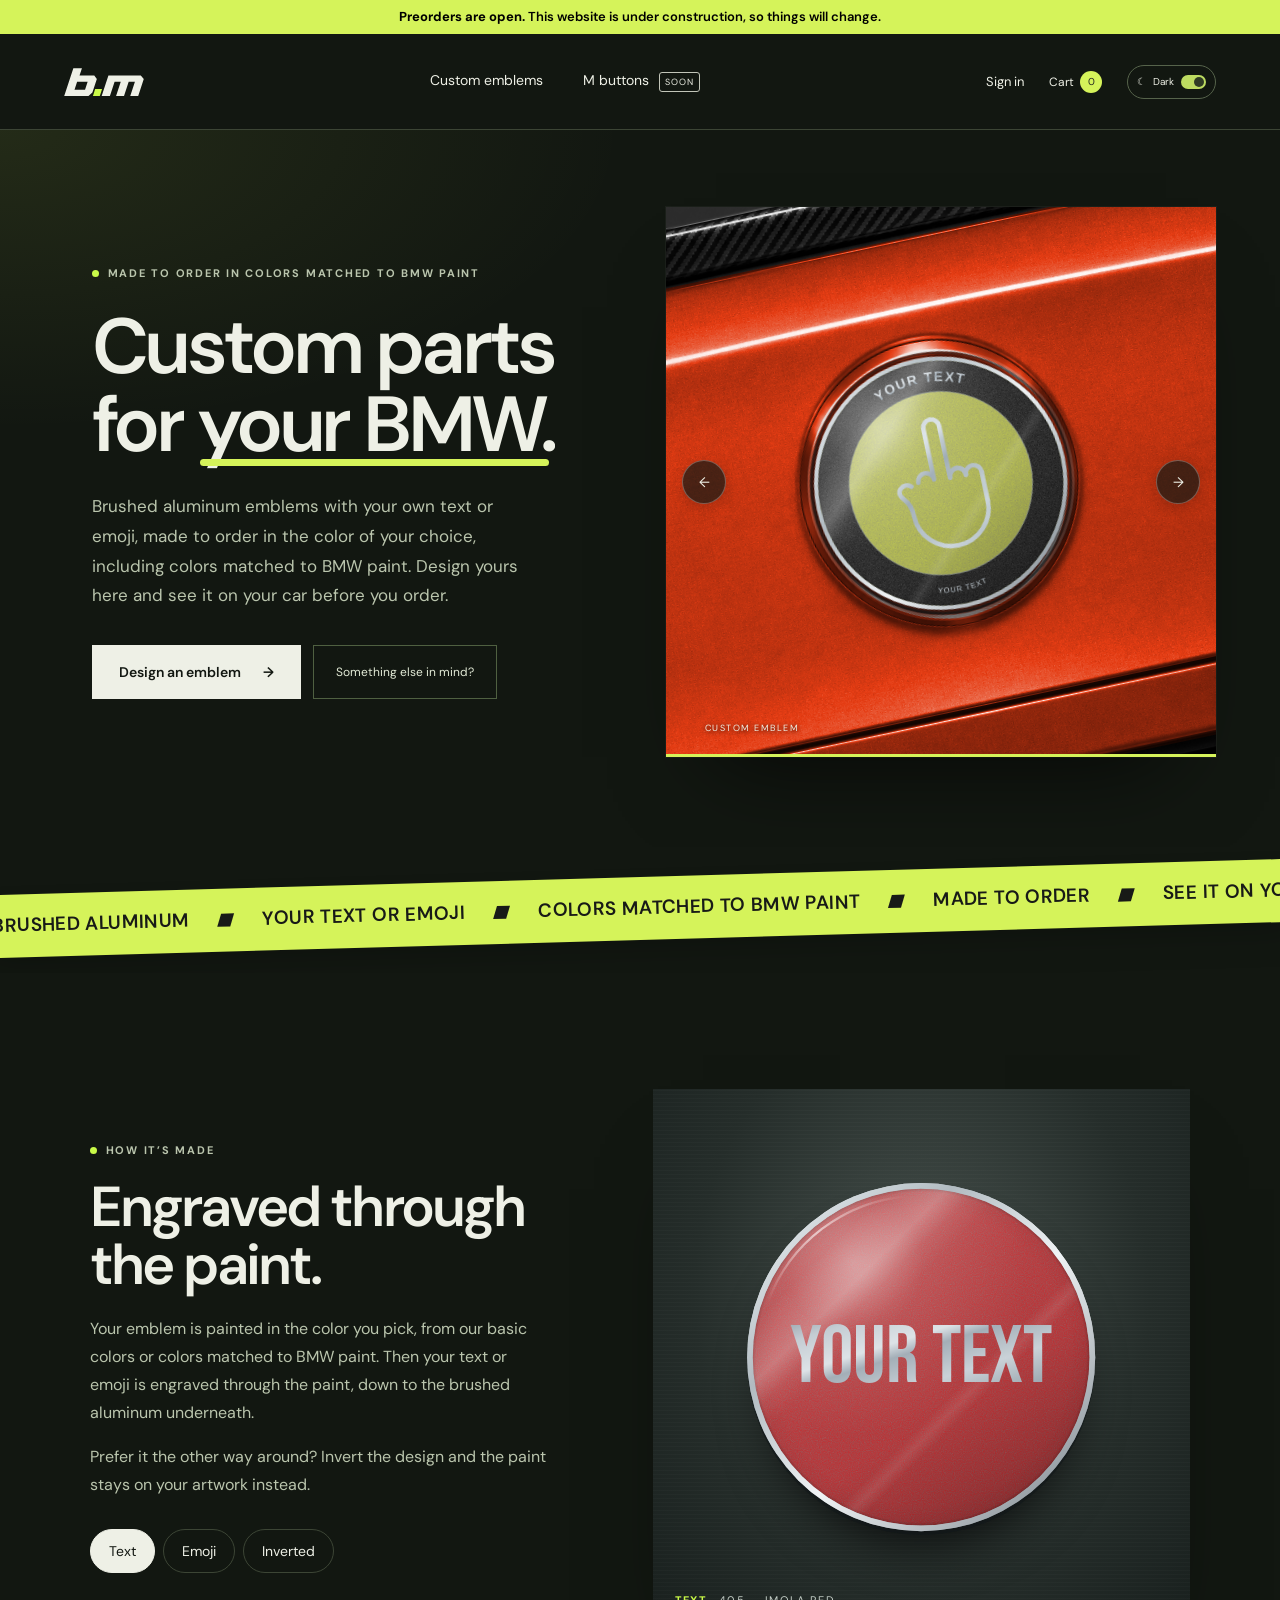
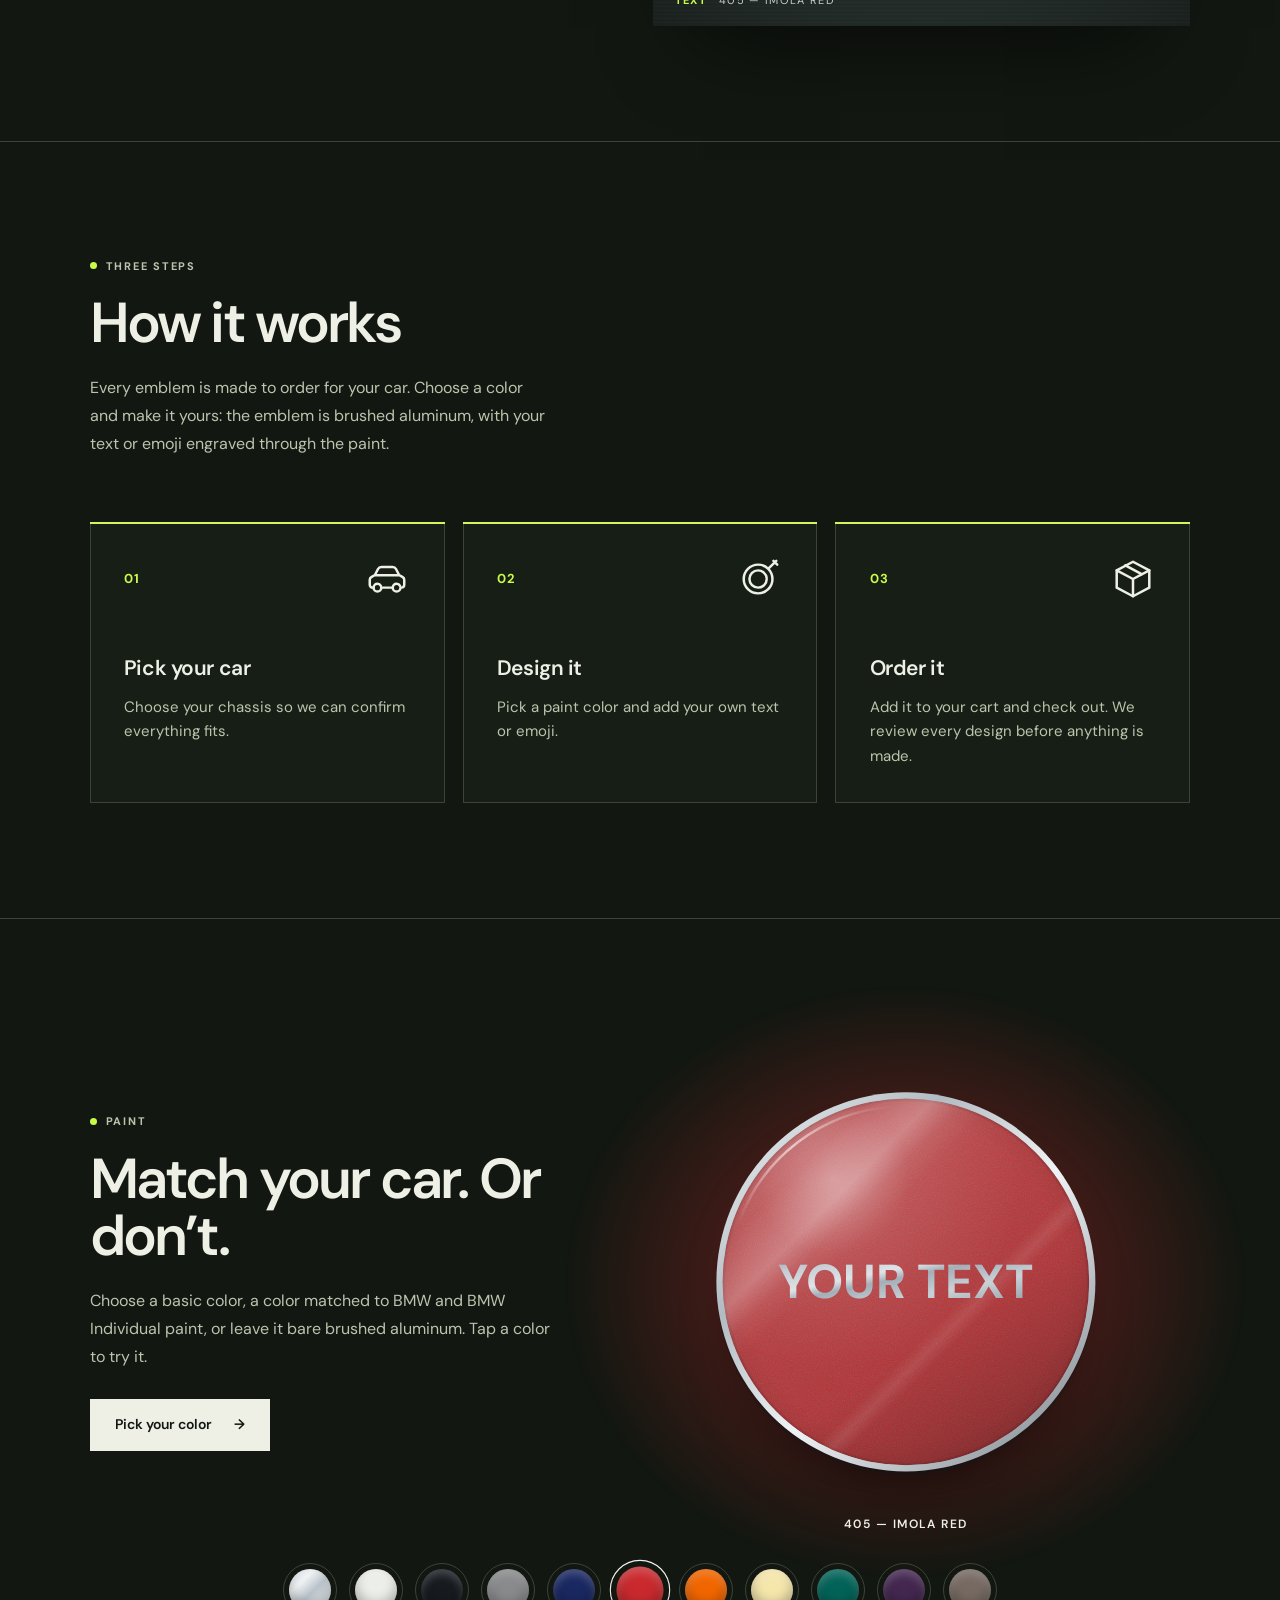
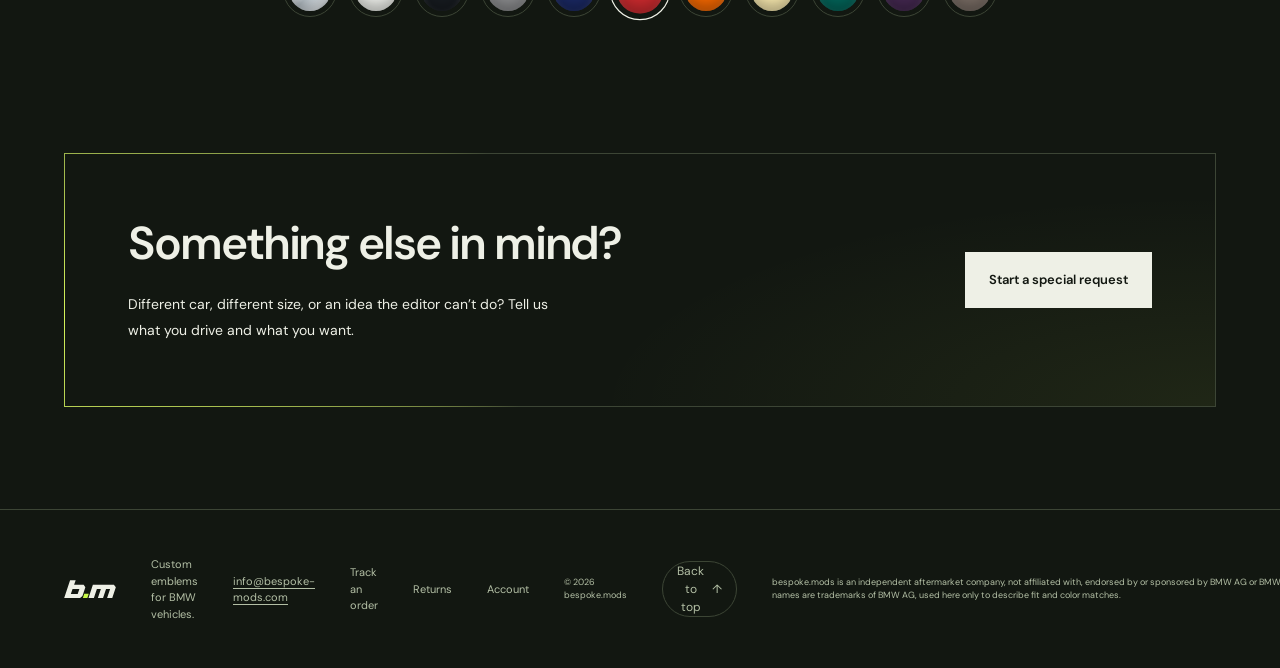
==== commit 67bc5214: "deploy source d604b08" ====
--- a/index.html
+++ b/index.html
@@ -7,11 +7,11 @@
     <meta name="theme-color" content="#121711" />
     <meta name="description" content="bespoke.mods — personalized brushed aluminum emblems made to fit BMW vehicles, made to order in your choice of color, including colors matched to BMW paint. Independent; not affiliated with BMW." />
     <title>bespoke.mods — Custom emblems for BMW vehicles</title>
-    <script type="module" crossorigin src="/assets/main-D7EUZX_y.js"></script>
+    <script type="module" crossorigin src="/assets/main-DIywpXJm.js"></script>
     <link rel="modulepreload" crossorigin href="/assets/emoji-index-DCLqQLxp.js">
     <link rel="modulepreload" crossorigin href="/assets/text-fonts-DT1paTFg.js">
     <link rel="stylesheet" crossorigin href="/assets/text-fonts-IhPJM7N6.css">
-    <link rel="stylesheet" crossorigin href="/assets/main-Ccs6rYcm.css">
+    <link rel="stylesheet" crossorigin href="/assets/main--jvydi_f.css">
   </head>
   <body>
     <div id="root"></div>
--- a/assets/main--jvydi_f.css
+++ b/assets/main--jvydi_f.css
@@ -0,0 +1 @@
+.cm-color-picker{text-align:left;min-width:0;margin:14px 0;position:relative}.cm-color-picker-label{margin-bottom:8px;font-size:12px}.cm-color-current{align-items:center;gap:10px;display:flex}.cm-color-current>span{overflow-wrap:anywhere;font-size:12px}.cm-color-picker .cm-color-trigger{cursor:pointer;border:1px solid #89917e;border-radius:3px;flex:0 0 40px;width:40px;height:40px;min-height:40px;padding:0;display:block;box-shadow:inset 0 0 0 2px #ffffff80}.cm-color-picker .cm-color-popover{color:#24281f;z-index:30;background:#f5f5ef;border:1px solid #a3aa96;border-radius:6px;width:min(310px,100vw - 48px);padding:14px;position:absolute;top:100%;left:0;box-shadow:0 10px 30px #0004}.cm-color-picker-end .cm-color-popover{left:auto;right:0}.cm-color-popover-heading{justify-content:space-between;align-items:center;font-size:13px;display:flex}.cm-color-picker .cm-color-popover-heading button{color:inherit;cursor:pointer;background:0 0;border:0;width:32px;min-height:32px;padding:0;font-size:24px}.cm-color-picker .cm-color-popover input{color:#24281f;background:#fff;border:1px solid #a3aa96;width:100%;min-height:38px;margin:10px 0;padding:8px;font:13px system-ui;display:block}.cm-color-grid{grid-template-columns:repeat(7,minmax(0,1fr));gap:7px;max-height:230px;padding:3px;display:grid;overflow-y:auto}.cm-color-picker .cm-color-grid button{aspect-ratio:1;cursor:pointer;border:1px solid #929b88;border-radius:2px;width:100%;min-height:28px;margin:0;padding:0;font:700 15px system-ui}.cm-color-grid button[aria-pressed=true]{outline-offset:1px;outline:2px solid #24281f}.cm-color-popover small{margin-top:10px;font-size:10px;display:block}.cm-color-popover p{font-size:12px}.cm-color-picker:focus-within{z-index:31}.cm-tour-background>.cm-color-picker{width:40px;margin:0;position:absolute;top:0;right:0}.cm-tour-background .cm-color-picker-label{text-align:right;width:60px;font-size:9px;position:absolute;top:45px;right:0}.cm-tour-background .cm-color-current>span{display:none}.cm-tour-background .cm-color-popover{top:62px}.cm-color-picker .cm-color-grid button:disabled{opacity:.28;filter:grayscale();cursor:not-allowed;box-shadow:inset 0 0 0 2px #888}.cm-color-stock-note{font-size:11px!important}.cm-color-picker>.cm-color-stock-note{color:inherit;opacity:.75;margin:7px 0 0}.cm-tour-background .cm-color-picker>.cm-color-stock-note{text-align:right;width:176px;position:absolute;top:58px;right:0;font-size:10px!important}.cm-color-groups{max-height:300px;overflow-y:auto}.cm-color-groups .cm-color-grid{max-height:none;overflow:visible}.cm-color-popover .cm-color-group-title{letter-spacing:.04em;text-transform:uppercase;margin:10px 0 4px;font-size:11px;font-weight:700}.cm-color-groups>div:first-child .cm-color-group-title{margin-top:0}.cm-color-current .cm-color-extra{font-size:11px;font-weight:700}.cm-color-picker .cm-color-bmw-link{color:#24281f;width:100%;font:inherit;text-align:left;cursor:pointer;background:#fff;border:1px solid #89917e;border-radius:4px;align-items:center;gap:10px;margin:12px 0 4px;padding:10px 12px;display:flex}.cm-color-picker .cm-color-bmw-link:hover{border-color:#24281f}.cm-color-bmw-link>span:nth-child(2){flex:1;gap:2px;display:grid}.cm-color-bmw-link strong{font-size:13px}.cm-color-popover .cm-color-bmw-link small{margin:0;font-size:11px}.cm-color-bmw-dots{display:flex}.cm-color-bmw-dots span{border:1px solid #fff;border-radius:50%;width:16px;height:16px;margin-left:-4px}.cm-color-bmw-dots span:first-child{margin-left:0}.cm-color-view-heading{justify-content:space-between;align-items:center;gap:8px;margin-top:8px;display:flex}.cm-color-picker .cm-color-back{color:inherit;cursor:pointer;background:0 0;border:0;padding:4px 0;font:600 12px system-ui;text-decoration:underline}.cm-color-view-heading .cm-color-group-title{margin:0}.cm-color-picker .cm-color-popover:focus{outline:none}@font-face{font-family:DM Sans;font-style:normal;font-weight:400;font-display:swap;src:url(/assets/dm-sans-400-CB7WfZ8W.ttf)format("truetype")}@font-face{font-family:DM Sans;font-style:normal;font-weight:500;font-display:swap;src:url(/assets/dm-sans-500-DCQhiIS7.ttf)format("truetype")}@font-face{font-family:DM Sans;font-style:normal;font-weight:600;font-display:swap;src:url(/assets/dm-sans-600-CYvJJk-g.ttf)format("truetype")}@font-face{font-family:DM Sans;font-style:normal;font-weight:700;font-display:swap;src:url(/assets/dm-sans-700-BQ0abr9c.ttf)format("truetype")}.cmods{--lime:#d5f35a;--paper:#eeeee7;--ink:#181a17;background:var(--paper);color:var(--ink);min-height:100vh;font-family:DM Sans,Arial,sans-serif;font-size:14px;line-height:1.5}.cmods *{box-sizing:border-box}.cmods a{color:inherit;text-decoration:none}.cmods button,.cmods input,.cmods select{font:inherit}.cmods button{cursor:pointer}.cmods :focus-visible{outline-offset:4px;outline:3px solid #719409}.cm-header{border-bottom:1px solid #cccec3;justify-content:space-between;align-items:center;gap:24px;height:96px;padding:0 5%;display:flex}.cm-logo{letter-spacing:-1px;align-items:baseline;font-family:DM Sans,Arial,sans-serif;font-size:36px;font-weight:700;line-height:1;display:inline-flex}.cm-header nav{align-items:center;gap:40px;display:flex}.cm-header nav a{border-bottom:2px solid #0000;padding:12px 0}.cm-header nav a.active{border-color:var(--ink)}.cm-header small{letter-spacing:1px;border:1px solid #c2c5b9;border-radius:3px;margin-left:6px;padding:3px 5px;font-size:9px}.cm-nav-cta{font-weight:700}.cm-nav-cta span{margin-left:24px}.cm-hero{grid-template-columns:1fr 1fr;min-height:650px;display:grid}.cm-hero-copy{padding:70px 8% 65px 10%}.cm-eyebrow{letter-spacing:2px;margin:0 0 28px;font-size:10px;font-weight:700}.cm-eyebrow>span{background:#79942a;border-radius:50%;width:7px;height:7px;margin-right:9px;display:inline-block}.cmods h1,.cmods h2,.cmods h3,.cmods p{color:inherit}.cmods h1{letter-spacing:-.045em;margin:0 0 25px;font-family:DM Sans,Arial,sans-serif;font-size:clamp(40px,4.5vw,72px);font-weight:600;line-height:1.08}.cm-hero h1{font-size:clamp(30px,5.2vw,84px);line-height:1.08}.cm-hero h1>span{color:#7b902d}.cm-intro{max-width:350px;margin-bottom:30px;font-size:16px;line-height:1.8;color:#63665b!important}.cm-button{border:1px solid var(--ink);background:var(--ink);justify-content:space-between;align-items:center;gap:34px;padding:17px 23px;font-size:13px;font-weight:600;display:inline-flex;color:var(--paper)!important}.cm-button:hover{background:#3b4423}.cm-hero-meta{color:#75786c;align-items:center;gap:13px;margin-top:38px;font-size:10px;line-height:1.7;display:flex}.cm-hero-meta strong{color:var(--ink);font-weight:400}.cm-mini-badge{border:1px solid #969b8b;border-radius:50%;place-items:center;width:40px;height:40px;font-size:8px;font-weight:700;display:grid}.cm-product-stage{color:#d5daca;background-color:#232921;background-image:radial-gradient(at 50% 40%,#424b37 0,#0000 65%),repeating-linear-gradient(0deg,#0000,#0000 3px,#ffffff02 4px);background-position:0 0;background-repeat:repeat;background-size:auto;background-attachment:scroll;background-origin:padding-box;background-clip:border-box;place-items:center;min-height:600px;display:grid;position:relative;overflow:hidden}.cm-stage-label,.cm-stage-bottom{letter-spacing:1.8px;color:#acb4a1;z-index:2;justify-content:space-between;gap:12px;font-size:9px;display:flex;position:absolute;left:7%;right:7%}.cm-stage-label{top:32px}.cm-stage-bottom{font-size:8px;bottom:30px}.cm-hero-emblem{filter:drop-shadow(12px 35px 22px #0009);z-index:1;width:76%;transform:rotate(-15deg)}.cm-emblem{width:100%;height:auto;display:block}.cm-orbit{aspect-ratio:1;border:1px solid #c9d4b414;border-radius:50%;width:110%;position:absolute;transform:rotate(-30deg)scaleY(.7)}.cm-orbit:after{content:"";border:1px solid #c9d4b411;border-radius:50%;position:absolute;inset:45px}.cm-callout{letter-spacing:2px;color:var(--lime);z-index:2;font-size:9px;line-height:1.8;position:absolute;bottom:90px;right:7%}.cm-strip{background:var(--lime);letter-spacing:2px;justify-content:space-around;align-items:center;gap:18px;padding:20px;font-size:10px;font-weight:700;display:flex}.cm-strip b{font-size:22px;font-weight:400}.cm-details{grid-template-columns:1fr 1fr;gap:9%;padding:90px 7%;display:grid}.cmods h2{letter-spacing:-.035em;margin:0 0 22px;font-family:DM Sans,Arial,sans-serif;font-size:clamp(30px,3.1vw,46px);font-weight:600;line-height:1.16}.cm-details>div>p:last-child{color:#707466;max-width:350px;line-height:1.8}.cm-steps article{border-bottom:1px solid #cdd0c3;gap:25px;padding:22px 0;display:flex}.cm-steps article:first-child{border-top:1px solid #cdd0c3}.cm-steps article>span{color:#787f68;font-size:11px}.cm-steps article>span:last-child{margin-left:auto}.cm-steps h3{margin:0 0 6px;font-size:16px;font-weight:600}.cm-steps p{color:#75796b;margin:0;font-size:12px}.cm-next{background:#e0e2d6;flex-wrap:wrap;align-items:center;gap:32px;margin:0 5% 65px;padding:35px;display:flex}.cm-next .cm-eyebrow{margin:0}.cm-next h2{margin:0;font-size:28px}.cm-next>a{border-bottom:1px solid;margin-left:auto;padding-bottom:5px;font-size:12px}.cm-footer{color:#75796c;border-top:1px solid #ced1c3;align-items:center;gap:35px;padding:35px 5%;font-size:11px;display:flex}.cm-footer .cm-logo{color:var(--ink);font-size:27px}.cm-footer>span{margin-left:auto;font-size:9px}.cm-footer small{font-size:9px}.cm-coming{min-height:650px;padding:90px 8%;position:relative;overflow:hidden}.cm-coming h1{z-index:1;font-size:clamp(40px,5.5vw,84px);position:relative}.cm-coming>p:not(.cm-eyebrow){color:#6c7260;max-width:420px;margin-bottom:30px}.cm-outline-wheel{color:#d5d9c8;pointer-events:none;font-size:540px;line-height:1.2;position:absolute;top:0;right:7%}.cm-editor{padding:40px 5% 70px}.cm-editor-heading{justify-content:space-between;align-items:center;gap:20px;margin-bottom:32px;display:flex}.cm-editor-heading .cm-eyebrow{margin-bottom:16px}.cm-editor h1{margin:0;font-size:clamp(36px,4.2vw,60px)}.cm-pill{letter-spacing:1.5px;border:1px solid #c1c6b4;border-radius:30px;padding:8px 12px;font-size:9px}.cm-workspace{border:1px solid #c9cdbf;grid-template-columns:1.2fr 1fr;align-items:start;display:grid}.cm-preview{color:#afb9a2;background:#252c22 radial-gradient(at 50% 40%,#46503b,#0000 70%);justify-content:center;align-items:center;min-height:640px;padding:90px 35px;display:flex;position:sticky;top:20px}.cm-preview .cm-emblem{filter:drop-shadow(0 25px 20px #0007);max-width:430px}.cm-preview-top,.cm-preview-bottom{letter-spacing:1px;justify-content:space-between;gap:20px;font-size:9px;display:flex;position:absolute;left:25px;right:25px}.cm-preview-top{top:25px}.cm-preview-bottom{bottom:25px}.cm-controls{background:#f5f5ef;padding:30px}.cm-controls-title h2{letter-spacing:-.025em;margin-bottom:5px;font:600 23px/1.3 DM Sans,Arial,sans-serif}.cm-controls-title>p{color:#7d8370;margin-top:0;font-size:13px}.cm-controls fieldset{border:0;border-top:1px solid #d6d9cb;min-width:0;margin:28px 0 0;padding:20px 0 0}.cm-controls legend{letter-spacing:1px;padding-right:12px;font-size:10px;font-weight:700}.cm-controls label{flex:1;min-width:0;margin-bottom:15px;font-size:12px;display:block}.cm-controls label>span{float:right;color:#8b917d}.cm-controls input,.cm-controls select{color:#24281f;background:#fff;border:1px solid #cbd0bf;border-radius:0;width:100%;min-height:44px;margin-top:7px;padding:11px;font-size:14px;display:block}.cm-controls input[type=color]{cursor:pointer;height:42px;padding:5px}.cm-color-row{gap:14px;display:flex}.cm-options{gap:8px;margin-bottom:20px;display:flex}.cm-options button{background:0 0;border:1px solid #cbd0bf;flex:1;padding:10px;font-size:11px}.cm-options button[aria-pressed=true]{color:#e5efcc;background:#252c22;border-color:#252c22}.cm-note{font-size:12px;line-height:1.7;color:#787f6b!important}.cm-editor-actions{gap:10px;margin-top:25px;display:flex}.cm-editor-actions>*{flex:1;justify-content:center;padding:13px 12px;font-size:11px}.cm-secondary{color:#333a28;background:0 0;border:1px solid #bcc2ae}.cm-feedback{min-height:18px;font-size:11px;color:#546525!important}.cm-reset{color:#747d64;background:0 0;border:0;border-bottom:1px solid #929b80;padding:0;font-size:10px}@media (width<=850px){.cm-header{gap:15px;height:80px}.cm-header nav{gap:20px;font-size:12px}.cm-nav-cta{display:none}.cm-hero-copy{padding:50px 8%}.cm-intro{font-size:13px}.cm-eyebrow{letter-spacing:1.2px;font-size:10px}.cm-product-stage{min-height:510px}.cm-stage-label{letter-spacing:1px;font-size:7px}.cm-stage-bottom{letter-spacing:.5px;font-size:6px}.cm-details{gap:6%;padding:60px 6%}.cm-next{gap:20px}.cm-workspace{grid-template-columns:1fr 1fr}.cm-preview{min-height:470px;padding:65px 15px}.cm-preview-bottom{flex-direction:column;gap:4px;font-size:8px}.cm-controls{padding:23px}.cm-editor-actions{flex-direction:column}.cm-footer{gap:20px}.cm-footer>p{display:none}}@media (width<=600px){.cm-logo{font-size:30px}.cm-header nav{gap:16px;font-size:12px}.cm-header small{margin-left:3px;font-size:7px}.cm-hero{grid-template-columns:1fr}.cm-hero-copy{padding:45px 7%}.cm-hero h1{font-size:clamp(34px,10vw,56px)}.cm-intro{max-width:320px;font-size:14px}.cm-hero-meta{margin-top:25px}.cm-product-stage{min-height:430px}.cm-hero-emblem{width:70%;max-width:360px}.cm-stage-label{font-size:9px}.cm-stage-bottom{font-size:7px}.cm-strip{letter-spacing:.6px;gap:8px;padding:14px 10px;font-size:7px}.cm-strip b{font-size:16px}.cm-details{grid-template-columns:1fr;gap:25px;padding:50px 7%}.cm-details h2{font-size:clamp(30px,8vw,40px)}.cm-next{gap:15px;padding:25px}.cm-next>a{margin-left:0}.cm-footer{flex-wrap:wrap;padding:25px 7%}.cm-footer>span{font-size:8px}.cm-footer small{width:100%}.cm-editor{padding:30px 5%}.cm-editor h1{font-size:clamp(30px,7.5vw,44px)}.cm-pill{white-space:nowrap;padding:6px;font-size:7px}.cm-workspace{grid-template-columns:1fr}.cm-preview{min-height:390px;padding:50px;position:relative;top:0}.cm-preview .cm-emblem{max-width:310px}.cm-preview-bottom{flex-direction:row}.cm-controls{padding:25px}.cm-editor-actions{flex-direction:row}.cm-coming{min-height:600px;padding:70px 7%}.cm-coming h1{font-size:clamp(38px,10vw,58px)}.cm-outline-wheel{opacity:.5;font-size:390px;right:-180px}}.cmods{--lightningcss-light:initial;--lightningcss-dark: ;color-scheme:light}body{background:#eeeee7}.cmods{font-kerning:normal}.cm-special-cta{text-align:left;justify-content:space-between;align-items:center;gap:18px;max-width:100%;margin-top:12px;padding:14px 18px;display:flex;font-size:12px!important}.cm-special-cta:hover{background:#7b902d18}.cm-special-order{border-top:1px solid #cdd0c3;grid-template-columns:1fr 1fr;gap:9%;margin:0 5% 65px;padding:45px 2%;display:grid}.cm-special-order>div,.cm-special-form{min-width:0}.cm-special-order>div>p:last-child{max-width:350px;line-height:1.8}#special-order-heading{scroll-margin-top:30px}.cm-special-subheading{margin:0 0 18px;font-size:20px;font-weight:600;line-height:1.4}.cm-special-vehicle{grid-template-columns:.8fr 1fr 1fr;gap:14px;display:grid}.cm-special-contact{grid-template-columns:1fr 1fr;gap:14px;display:grid}.cm-special-contact label{min-width:0}@media (width<=600px){.cm-special-contact{grid-template-columns:1fr;gap:0}}.cm-special-form label{margin-bottom:18px;font-size:12px;display:block}.cm-special-form input,.cm-special-form textarea{color:#24281f;width:100%;min-height:44px;font:inherit;background:#fff;border:1px solid #cbd0bf;border-radius:0;margin-top:7px;padding:11px;font-size:14px;display:block}.cm-special-form textarea{resize:vertical}.cm-queue-save{border:1px solid #8e977766;margin-top:32px;padding:28px}.cm-queue-save h2{font-size:26px}.cm-queue-save>p{max-width:650px}.cm-queue-save fieldset{border:0;min-width:0;margin:24px 0;padding:0}.cm-queue-contact{grid-template-columns:repeat(3,minmax(0,1fr));gap:18px;display:grid}.cm-queue-save label{margin-bottom:16px;font-size:12px;display:block}.cm-queue-save input,.cm-queue-save textarea{background:var(--paper);width:100%;min-height:44px;color:var(--ink);font:inherit;border:1px solid #8e9777;margin-top:7px;padding:12px;font-size:16px;display:block}.cm-queue-save textarea{resize:vertical}.cm-queue-receipt{border:1px solid #849a43;margin-top:20px;padding:18px}.cm-queue-reference,.cm-queue-receipt span{overflow-wrap:anywhere}.cm-queue-notes{white-space:pre-wrap;overflow-wrap:anywhere}.cm-queue-admin .cm-order-list a{gap:20px}.cm-queue-admin .cm-order-list span{overflow-wrap:anywhere}.cm-queue-admin .cm-order-tools{margin:24px 0}.cm-queue-history{margin-top:25px}.cm-queue-save button:disabled{cursor:wait;opacity:.65}.cm-sr-only{clip-path:inset(50%);white-space:nowrap;border:0;width:1px;height:1px;margin:-1px;padding:0;position:absolute;overflow:hidden}@media (width<=700px){.cm-queue-contact{grid-template-columns:1fr;gap:0}.cm-queue-save{padding:20px}.cm-queue-admin .cm-order-list a{grid-template-columns:1fr;gap:8px}}.cm-special-note{font-size:12px;line-height:1.7}.cmods[data-theme=dark] .cm-special-order{border-color:#3c4535}.cm-special-cta-band{border-top:1px solid #cdd0c3;flex-wrap:wrap;justify-content:space-between;align-items:center;gap:24px 9%;margin:0 5% 65px;padding:45px 2%;display:flex}.cm-special-cta-band>div>p{max-width:420px;margin-bottom:0;line-height:1.8}.cmods[data-theme=dark] .cm-special-cta-band{border-color:#3c4535}.cm-special-page{padding-top:28px}.cm-special-page .cm-back-link{text-underline-offset:3px;margin:0 5% 8px;padding:10px 2%;text-decoration:underline;display:inline-block}.cm-special-page .cm-special-order{border-top:0;padding-top:10px}.cm-special-page #special-order-heading:focus{outline:none}.cm-vehicle-picker{grid-template-columns:minmax(0,1fr) minmax(0,2fr);gap:0 10px;display:grid}.cm-vehicle-picker .cm-vehicle-missing{grid-column:1/-1}.cm-vehicle-picker .cm-vehicle-missing a{text-underline-offset:3px;text-decoration:underline}@media (width<=600px){.cm-vehicle-picker{grid-template-columns:minmax(0,1fr) minmax(0,1fr)}}.cm-reveal-ready [data-reveal]{opacity:0;transition:opacity .7s,translate .7s cubic-bezier(.2,.7,.2,1);transition-delay:var(--reveal-delay,0s);translate:0 22px}.cm-reveal-ready [data-reveal].is-revealed{opacity:1;translate:0}.cm-reveal-reset [data-reveal]{transition:none!important}@media (prefers-reduced-motion:reduce){.cm-reveal-ready [data-reveal]{opacity:1;transition:none;translate:none}}a.cm-special-cta{width:fit-content;text-decoration:none}.cm-special-page .cm-special-order h1{margin-top:0;font-size:clamp(30px,4vw,44px);line-height:1.1}.cmods[data-theme=dark] .cm-special-form input,.cmods[data-theme=dark] .cm-special-form textarea{color:#edf1e5;background:#121a11;border-color:#4c5742}.cmods[data-theme=dark] .cm-special-form input::placeholder,.cmods[data-theme=dark] .cm-special-form textarea::placeholder{color:#9ca98f}@media (width<=850px){.cm-special-order{gap:6%}.cm-special-vehicle{grid-template-columns:1fr;gap:0}}@media (width<=600px){.cm-special-order{grid-template-columns:1fr;gap:20px;margin-bottom:40px;padding:35px 2%}.cm-special-form input,.cm-special-form textarea{font-size:16px}}.cm-hero-copy,.cm-controls,.cm-details>div{min-width:0}.cm-controls-title h2{line-height:1.3}@media (width<=600px){.cm-editor-heading{flex-wrap:wrap}.cm-controls input,.cm-controls select{font-size:16px}.cm-preview-bottom{letter-spacing:.04em}}.cm-color-stage{background-color:var(--cm-preview-bg);color:var(--cm-preview-ink);background-image:radial-gradient(at 45% 30%,#ffffff12,#0000 68%);transition:background-color .25s,color .25s}.cm-color-stage .cm-stage-label,.cm-color-stage .cm-stage-bottom,.cm-color-stage .cm-callout{color:inherit}.cm-bg-picker{z-index:5;letter-spacing:normal;position:absolute;top:17px;right:16px}.cm-bg-picker summary{cursor:pointer;border-radius:5px;place-items:center;width:40px;height:40px;list-style:none;display:grid}.cm-bg-picker summary::-webkit-details-marker{display:none}.cm-bg-picker summary:hover{background:#ffffff18}.cm-bg-swatch{border:1px solid #ffffffc0;border-radius:2px;width:17px;height:17px;display:block;box-shadow:0 0 0 1px #0005}.cm-bg-panel{color:#24281f;text-align:left;background:#f5f5ef;border:1px solid #cbd0bf;border-radius:6px;width:252px;padding:16px;position:absolute;top:45px;right:0;box-shadow:0 12px 36px #0004}.cm-bg-heading{justify-content:space-between;align-items:center;gap:10px;display:flex}.cm-bg-heading strong{font-size:13px;font-weight:600}.cm-bg-heading button{color:inherit;background:0 0;border:0;width:30px;height:30px;font-size:20px;line-height:1}.cm-bg-panel p{color:#626958;margin:0 0 12px;font-size:11px}.cm-bg-options{gap:3px;display:grid}.cm-bg-options button{color:#24281f;text-align:left;background:0 0;border:1px solid #0000;border-radius:3px;align-items:center;gap:10px;width:100%;min-height:38px;padding:8px;font-size:11px;display:flex}.cm-bg-options button:hover{background:#e4e7da}.cm-bg-options button[aria-pressed=true]{background:#e6ebdc;border-color:#a7b292}.cm-bg-options button>span:first-child{border:1px solid #0002;border-radius:2px;flex-shrink:0;width:19px;height:19px}.cm-bg-check{margin-left:auto}.cm-bg-panel small{color:#6b725e;margin-top:12px;font-size:9px;line-height:1.5;display:block}@media (prefers-reduced-motion:reduce){.cm-color-stage{transition:none}}.cm-bg-panel{width:min(280px,100vw - 64px);max-height:min(360px,100svh - 150px);overflow-y:auto}.cmods .cm-bg-search{color:#24281f;background:#fff;border:1px solid #cbd0bf;border-radius:3px;width:100%;min-height:36px;margin:10px 0;padding:8px 10px;font:12px DM Sans,Arial,sans-serif;display:block}.cm-bg-filters{gap:5px;margin-bottom:10px;display:flex}.cm-bg-filters button{color:#394130;background:0 0;border:1px solid #cbd0bf;border-radius:3px;flex:1;min-height:32px;padding:6px;font-size:10px}.cm-bg-filters button[aria-pressed=true]{color:#f1f4e9;background:#252c22;border-color:#252c22}.cm-bg-options{overscroll-behavior:contain;scrollbar-width:thin;max-height:158px;padding-right:4px;overflow-y:auto}.cm-bg-empty{padding:12px 0}@media (width<=600px){.cmods .cm-bg-search{font-size:16px}}.cm-editor-tools{flex-wrap:wrap;align-items:center;gap:14px;display:flex}.cm-tour-trigger{color:#38422c;background:0 0;border:1px solid #bcc2ae;border-radius:30px;padding:9px 12px;font-size:11px!important}.cm-tour-trigger:hover{background:#e0e6d5}.cm-tour-background{z-index:5;width:40px;height:40px;position:absolute;top:17px;right:16px}.cm-tour-background .cm-bg-picker{top:0;right:0}.cm-tour-overlay{z-index:100;pointer-events:none;color:#24281f;font-family:DM Sans,Arial,sans-serif;position:fixed;inset:0}.cm-tour-spotlight{pointer-events:none;border:2px solid #d5f35a;border-radius:6px;position:fixed;box-shadow:0 0 0 100vmax #10150f35}.cm-tour-card{pointer-events:auto;color:#24281f;background:#f5f5ef;border:1px solid #cbd0bf;border-radius:8px;width:min(380px,100vw - 32px);max-height:calc(100svh - 32px);padding:24px;position:fixed;bottom:28px;right:28px;overflow-y:auto;box-shadow:0 16px 60px #0004}.cm-tour-card--engraving,.cm-tour-card--finish,.cm-tour-card--vehicle,.cm-tour-card--save{left:28px;right:auto}.cm-tour-top{justify-content:space-between;align-items:center;gap:16px;display:flex}.cm-tour-top>span{letter-spacing:1.5px;font-size:9px;font-weight:700}.cm-tour-top>button{color:#68735a;background:0 0;border:0;width:28px;height:28px;padding:0;font-size:23px}.cm-tour-progress{gap:5px;margin:12px 0 20px;display:flex}.cm-tour-progress>span{background:#dce1d2;border-radius:3px;flex:1;height:3px}.cm-tour-progress>.is-complete{background:#7b942b}.cmods .cm-tour-card h2{letter-spacing:-.03em;margin:0 0 12px;font:600 24px/1.2 DM Sans,Arial,sans-serif}.cm-tour-card h2:focus{outline:none}.cmods .cm-tour-card p{color:#626c55;margin:0;font-size:13px;line-height:1.7}.cm-tour-actions{justify-content:space-between;align-items:center;gap:10px;margin-top:24px;display:flex}.cm-tour-actions>div{gap:8px;display:flex}.cm-tour-actions .cm-button,.cm-tour-actions .cm-secondary{padding:11px 13px;font-size:11px}.cm-tour-skip{color:#626c55;background:0 0;border:0;border-bottom:1px solid #adb69e;padding:7px 0;font-size:11px!important}@media (width<=600px){.cm-tour-card,.cm-tour-card--engraving,.cm-tour-card--finish,.cm-tour-card--vehicle,.cm-tour-card--save{padding:20px;bottom:16px;left:16px;right:16px}[data-tour]{scroll-margin-bottom:270px}}.cm-upper-spacing{background:#e9ecdf;border:1px solid #d6ddc7;margin:0 0 20px;padding:14px}.cm-spacing-label{color:#4f5b40;margin-bottom:10px;font-size:11px;display:block}.cm-upper-spacing .cm-options{margin-bottom:10px}.cm-spacing-range-label output{float:right;font-variant-numeric:tabular-nums;color:#3d4d28}.cm-controls .cm-upper-spacing input[type=range]{accent-color:#617c2c;cursor:pointer;background:0 0;border:0;width:100%;min-height:30px;margin:8px 0 0;padding:0}.cm-controls .cm-upper-spacing input[type=range]:disabled{opacity:.4;cursor:not-allowed}.cm-controls .cm-spacing-range-label{margin-bottom:0}.cm-spacing-scale{color:#69745b;justify-content:space-between;font-size:10px;display:flex}.cmods .cm-spacing-hint{color:#667254;margin:6px 0 0;font-size:10px;line-height:1.6}.cm-tour-interactive{color:#66764c;margin-top:12px;font-size:10px;line-height:1.5;display:block}@media (width<=600px){.cm-editor:has(.cm-tour-overlay){padding-bottom:360px}}.cm-controls select:disabled{color:#7d8770;cursor:not-allowed;background:#eceee5}.cmods .cm-vehicle-help{color:#69745c;margin:-2px 0 18px;font-size:10px;line-height:1.7}.cm-vehicle-help a{text-underline-offset:2px;text-decoration:underline}.cm-bg-picker summary{position:relative}.cm-bg-caption{white-space:nowrap;letter-spacing:.02em;color:var(--cm-preview-ink,#eef1e7);font-size:8px;font-weight:500;line-height:1.2;position:absolute;top:36px;left:50%;transform:translate(-50%)}.cm-bg-panel{top:54px}.cm-bodywork{pointer-events:none;width:100%;height:100%;position:absolute;inset:0}.cm-mounted-emblem{z-index:1;filter:drop-shadow(0 3px 3px #0009);width:18%;transition:width .4s,left .4s,top .4s,transform .4s;position:absolute;top:20%;left:41%}.cm-preview .cm-mounted-emblem .cm-emblem{filter:none;max-width:none}.cm-mounted-emblem.is-detail{filter:drop-shadow(0 18px 24px #000a);width:min(68%,400px);top:47%;left:50%;transform:translate(-50%,-50%)}.cm-preview-top,.cm-preview-bottom{z-index:2;pointer-events:none}.cm-color-stage .cm-preview-top,.cm-color-stage .cm-preview-bottom,.cm-color-stage .cm-stage-label,.cm-color-stage .cm-stage-bottom{text-shadow:0 1px 8px #0004}.cm-color-stage .cm-stage-label,.cm-color-stage .cm-preview-top{right:205px}.cm-tour-background{width:176px}.cm-chassis-picker{width:122px;color:var(--cm-preview-ink);letter-spacing:.02em;flex-direction:column;align-items:flex-start;gap:3px;font-size:8px;display:flex;position:absolute;top:2px;right:54px}.cmods .cm-chassis-picker select{color:#f2f3ee;cursor:pointer;background:#14191be0;border:1px solid #ffffff60;border-radius:3px;width:122px;min-height:28px;padding:3px 8px;font:11px DM Sans,Arial,sans-serif}.cm-preview-view{z-index:3;color:#f5f6f0;background:#11181cdb;border:1px solid #fff5;border-radius:3px;padding:9px 12px;position:absolute;bottom:58px;left:25px;font-size:10px!important}.cm-preview-view:hover{background:#26332f}.cm-callout{text-shadow:0 1px 4px #000;bottom:84px;color:#f1f4e8!important}@media (width<=850px){.cm-color-stage .cm-stage-label,.cm-color-stage .cm-preview-top{flex-direction:column;gap:3px;font-size:7px;right:200px}}@media (width<=600px){.cmods .cm-chassis-picker select{font-size:16px}.cm-preview-view{bottom:60px;left:20px}}@media (prefers-reduced-motion:reduce){.cm-mounted-emblem{transition:none}}.cm-preview,.cm-product-stage{isolation:isolate}.cm-mounted-emblem{filter:drop-shadow(0 2px 2px #000b);width:33%;top:32%;left:33.5%}.cm-mounted-emblem:before{content:"";z-index:-1;border-radius:50%;position:absolute;inset:3%;box-shadow:0 0 0 2px #0008,0 0 0 4px #ffffff25,0 4px 8px #000a}.cm-bodywork{filter:contrast(1.07)}.cm-product-stage .cm-callout{display:none}.cm-photo-bodywork{filter:none}.cm-mounted-emblem{width:42%;top:55%;left:29%;transform:translateY(-50%)}.cm-mounted-emblem.is-detail{width:min(68%,400px);top:47%;left:50%;transform:translate(-50%,-50%)}.cm-photo-note{z-index:2;color:var(--cm-preview-ink);text-shadow:0 1px 8px #0005;pointer-events:none;font-size:8px;position:absolute;bottom:108px;left:25px;right:25px}.cm-color-control{flex:1;min-width:0;margin-bottom:15px}.cm-color-control label{margin-bottom:6px}.cm-restore-color{color:#53683b;text-align:left;background:0 0;border:0;border-bottom:1px solid #a8b394;padding:4px 0;font-size:10px!important}.cm-restore-color:hover:not(:disabled){color:#243b0d}.cm-restore-color:disabled{color:#8d9583;cursor:default;border-color:#0000}.cm-header-logo{width:80px;height:auto;color:var(--ink);display:block}.cm-footer-logo{width:52px;height:auto;color:var(--ink);display:block}.brand-logo-dot{fill:#6f8f12}.cmods[data-theme=dark] .brand-logo-dot{fill:#c9fa48}.cm-header-actions{flex-wrap:wrap;justify-content:flex-end;align-items:center;gap:25px;display:flex}.cm-theme-switch{min-height:34px;color:inherit;white-space:nowrap;background:0 0;border:1px solid #bbc3ae;border-radius:30px;align-items:center;gap:7px;padding:5px 9px;display:inline-flex;font-size:10px!important}.cm-theme-track{background:#c7ceba;border-radius:15px;width:25px;height:14px;padding:2px}.cm-theme-track>span{background:#303b25;border-radius:50%;width:10px;height:10px;transition:transform .2s;display:block}.cm-theme-switch[aria-checked=true] .cm-theme-track{background:#bddb61}.cm-theme-switch[aria-checked=true] .cm-theme-track>span{transform:translate(11px)}.cmods[data-theme=dark]{--paper:#121711;--ink:#eef0e6;--warn:#ff8a7a;--lightningcss-light: ;--lightningcss-dark:initial;color-scheme:dark}body:has(.cmods[data-theme=dark]){background:#121711}.cmods[data-theme=dark] .cm-header,.cmods[data-theme=dark] .cm-footer,.cmods[data-theme=dark] .cm-workspace,.cmods[data-theme=dark] .cm-steps article{border-color:#3c4535}.cmods[data-theme=dark] .cm-controls,.cmods[data-theme=dark] .cm-bg-panel,.cmods[data-theme=dark] .cm-tour-card{color:#edf1e5;background:#1d251b;border-color:#47513d}.cmods[data-theme=dark] .cm-controls input,.cmods[data-theme=dark] .cm-controls select,.cmods[data-theme=dark] .cm-bg-search{color:#edf1e5;background:#121a11;border-color:#4c5742}.cmods[data-theme=dark] .cm-controls select:disabled{color:#8f9b82;background:#252d21}.cmods[data-theme=dark] .cm-next,.cmods[data-theme=dark] .cm-upper-spacing{background:#283322;border-color:#44523a}.cmods[data-theme=dark] .cm-intro,.cmods[data-theme=dark] .cm-note,.cmods[data-theme=dark] .cm-tour-card p{color:#bac5ad!important}.cmods[data-theme=dark] .cm-controls-title>p,.cmods[data-theme=dark] .cm-details>div>p:last-child,.cmods[data-theme=dark] .cm-steps p,.cmods[data-theme=dark] .cm-footer,.cmods[data-theme=dark] .cm-coming>p:not(.cm-eyebrow),.cmods[data-theme=dark] .cm-vehicle-help,.cmods[data-theme=dark] .cm-spacing-hint,.cmods[data-theme=dark] .cm-spacing-scale,.cmods[data-theme=dark] .cm-bg-panel p,.cmods[data-theme=dark] .cm-bg-panel small,.cmods[data-theme=dark] .cm-tour-interactive{color:#b3bfa5}.cmods[data-theme=dark] .cm-spacing-label,.cmods[data-theme=dark] .cm-spacing-range-label output,.cmods[data-theme=dark] .cm-controls label>span{color:#c2d2ad}.cmods[data-theme=dark] .cm-options button,.cmods[data-theme=dark] .cm-bg-options button,.cmods[data-theme=dark] .cm-bg-filters button,.cmods[data-theme=dark] .cm-secondary{color:#e1e9d5;border-color:#4f6041}.cmods[data-theme=dark] .cm-options button[aria-pressed=true],.cmods[data-theme=dark] .cm-bg-options button[aria-pressed=true],.cmods[data-theme=dark] .cm-bg-filters button[aria-pressed=true]{color:#f1f6e8;background:#3b4c2c;border-color:#a1c16e}.cmods[data-theme=dark] .cm-bg-options button:hover{background:#303e25}.cmods[data-theme=dark] .cm-theme-switch,.cmods[data-theme=dark] .cm-pill{border-color:#56634b}.cmods[data-theme=dark] .cm-tour-trigger,.cmods[data-theme=dark] .cm-reset,.cmods[data-theme=dark] .cm-restore-color,.cmods[data-theme=dark] .cm-tour-skip{color:#c4d9a6;border-color:#667b4b}.cmods[data-theme=dark] .cm-tour-trigger:hover{background:#303e25}.cmods[data-theme=dark] .cm-restore-color:disabled{color:#869477;border-color:#0000}.cmods[data-theme=dark] .cm-feedback{color:#c5e599!important}.cmods[data-theme=dark] .cm-outline-wheel{color:#2c3824}.cmods[data-theme=dark] .cm-strip{color:#181a17}.cmods[data-theme=dark] .cm-button:hover{background:#c6d7a9}@media (width<=600px){.cm-header{flex-wrap:wrap;gap:10px;height:auto;min-height:96px;padding-top:15px;padding-bottom:10px}.cm-header nav{flex-basis:100%;order:3;justify-content:center}.cm-header nav a{padding:5px 0}.cm-header-actions{margin-left:auto}}@media (prefers-reduced-motion:reduce){.cm-theme-track>span{transition:none}}.cm-preview,.cm-product-stage{aspect-ratio:4/5;min-height:0}.cm-mounted-emblem{width:39.52%;top:45%;left:30.24%}.cm-mounted-emblem.is-detail{width:min(68%,400px);top:47%;left:50%}.cm-chassis-photo{transition:opacity .35s}@media (prefers-reduced-motion:reduce){.cm-chassis-photo{transition:none}}.cm-home-preview .cm-home-photo-tilt{transform-origin:50% 45%;pointer-events:none;position:absolute;inset:0;transform:rotate(-12deg)scale(1.26)}.cm-home-preview .cm-stage-label{right:7%}.cm-home-shuffle{aspect-ratio:1}.cm-home-shuffle-design{position:absolute;inset:0}.cm-home-shuffle-design.is-leaving{z-index:1;animation:.45s linear forwards cm-shuffle-out}@keyframes cm-shuffle-out{to{opacity:0}}@media (prefers-reduced-motion:reduce){.cm-home-shuffle-design.is-leaving{display:none}}.cm-home-emblem-panel,.cm-home-m-buttons-panel{height:50%;position:absolute;left:0;right:0;overflow:hidden}.cm-home-emblem-panel{height:100%;top:0}.cm-product-stage.cm-home-preview{aspect-ratio:8/5;align-self:start;height:auto;min-height:0}.cm-home-m-buttons-panel{background:#111;border-top:2px solid #d5daca80;bottom:0}.cm-home-m-buttons-panel .cm-m-wheel{object-fit:cover}.cm-home-product-label{z-index:2;color:#eef1e7;letter-spacing:1.5px;text-transform:uppercase;text-shadow:0 1px 5px #000;font-size:9px;position:absolute;top:18px;left:7%}.cm-home-emblem-panel .cm-home-product-label{top:auto;bottom:16px}.cm-home-preview .cm-home-emblem-panel .cm-home-photo-tilt{height:200%;top:-40%}.cm-home-preview .cm-stage-bottom{display:none}.cm-home-shuffle-arrow{z-index:3;color:#eef1e7;cursor:pointer;background:#121a16b3;border:1px solid #ffffff45;border-radius:50%;place-items:center;width:44px;height:44px;padding:0;font-size:23px;display:grid;position:absolute;top:50%;transform:translateY(-50%);box-shadow:0 3px 14px #0003}.cm-home-shuffle-prev{left:16px}.cm-home-shuffle-next{right:16px}.cm-home-shuffle-arrow:hover:not(:disabled){background:#2a332ed9}.cm-home-shuffle-arrow:focus-visible{outline-offset:3px;outline:2px solid #e1f5a2}.cm-home-shuffle-arrow:disabled{opacity:.35;cursor:default}.cm-hero-copy>.cm-details{grid-template-columns:1fr;gap:24px;padding:56px 0 0}.cm-hero-copy>.cm-details h2{font-size:clamp(28px,2.8vw,42px)}.cm-cnc-invert{margin:22px 0}.cm-controls .cm-cnc-invert label{align-items:center;gap:10px;line-height:1.5;display:flex}.cm-controls .cm-cnc-invert input[type=checkbox]{accent-color:#708e2c;width:18px;min-width:18px;height:18px;min-height:18px;margin:0;padding:0}.cm-center-artwork{border-top:1px solid #8b927344;margin-top:22px;padding-top:18px}.cm-center-artwork input[type=file]{max-width:100%;padding:12px 0;font-size:12px}.cm-center-artwork input[type=file]::file-selector-button{background:var(--ink);color:var(--paper);cursor:pointer;border:0;margin-right:10px;padding:10px 13px}.cm-center-artwork input[type=range]{width:100%;padding:0}.cm-artwork-name{overflow-wrap:anywhere;font-size:11px}.cm-tour-mobile-copy{display:none}@media (width<=640px){.cm-tour-card,.cm-tour-card--engraving,.cm-tour-card--finish,.cm-tour-card--vehicle,.cm-tour-card--save{left:10px;right:10px;bottom:max(10px, env(safe-area-inset-bottom));border-radius:10px;width:auto;max-height:38svh;padding:12px 14px}.cm-tour-desktop-copy{display:none}.cm-tour-mobile-copy{display:inline}.cm-tour-top>span{letter-spacing:1px;font-size:8px}.cm-tour-top>button{width:44px;height:32px;margin:-4px -8px -4px 0}.cm-tour-progress{margin:6px 0 10px}.cmods .cm-tour-card h2{margin-bottom:6px;font-size:18px}.cmods .cm-tour-card p{font-size:12px;line-height:1.45}.cm-tour-interactive{display:none}.cm-tour-actions{gap:8px;margin-top:10px}.cm-tour-actions .cm-button,.cm-tour-actions .cm-secondary{min-height:44px;padding:10px 12px}.cm-tour-skip{min-height:44px}.cm-editor:has(.cm-tour-overlay){padding-bottom:260px}}.cm-editor-photo{pointer-events:none;position:absolute;inset:0}@media (width<=600px){.cm-workspace{display:block}.cm-workspace>.cm-preview{z-index:10;aspect-ratio:auto;height:clamp(190px,38svh,340px);min-height:0;padding:0;position:sticky;top:0;overflow:visible;box-shadow:0 6px 16px #0003}.cm-editor-photo{aspect-ratio:4/5;clip-path:inset(calc(45% - clamp(95px,19svh,170px)) 0 calc(55% - clamp(95px,19svh,170px)));width:100%;inset:50% 0 auto;transform:translateY(-45%)}.cm-preview .cm-preview-top{font-size:7px;top:14px;left:14px}.cm-preview .cm-preview-bottom{font-size:7px;bottom:12px;left:14px;right:14px}.cm-preview .cm-preview-view{bottom:34px}.cm-controls fieldset{scroll-margin-top:calc(clamp(190px,38svh,340px) + 16px)}}.cm-brand-star{vertical-align:middle;width:1em;height:1em;display:inline-block}.cm-side-designs{margin-top:22px}.cm-side-options{grid-template-columns:repeat(3,minmax(0,1fr));gap:8px;margin-top:12px;display:grid}.cm-side-options button{min-height:88px;color:inherit;background:0 0;border:1px solid #919a7d66;border-radius:5px;flex-direction:column;align-items:center;gap:6px;padding:10px 5px;font-size:11px;display:flex}.cm-side-options button svg{width:28px;height:34px}.cm-side-options button:hover{border-color:#849740}.cm-side-options button[aria-pressed=true]{background:#b9d15a25;border-color:#7b942b;box-shadow:inset 0 0 0 1px #7b942b}.cm-match-car{align-items:center;gap:6px;display:inline-flex}.cm-match-car>span{border:1px solid #8d947b;border-radius:2px;flex-shrink:0;width:12px;height:12px}.cmods{--cm-slider-track:#cdd3bf;--cm-slider-thumb:#52662c;--cm-slider-rim:#f5f5ef;--cm-slider-focus:#7b942b}.cmods[data-theme=dark]{--cm-slider-track:#46513c;--cm-slider-thumb:#c7e46a;--cm-slider-rim:#1d251b;--cm-slider-focus:#c7e46a}.cmods .cm-controls input[type=range]{appearance:none;width:100%;height:44px;min-height:44px;box-shadow:none;cursor:pointer;touch-action:pan-y;background:0 0;border:0;border-radius:0;margin:4px 0 0;padding:0;display:block}.cmods .cm-controls input[type=range]::-webkit-slider-runnable-track{background:var(--cm-slider-track);border-radius:4px;height:4px}.cmods .cm-controls input[type=range]::-webkit-slider-thumb{appearance:none;border:3px solid var(--cm-slider-rim);background:var(--cm-slider-thumb);width:18px;height:18px;box-shadow:0 0 0 1px var(--cm-slider-thumb);border-radius:50%;margin-top:-7px;transition:box-shadow .15s}.cmods .cm-controls input[type=range]::-moz-range-track{background:var(--cm-slider-track);border-radius:4px;height:4px}.cmods .cm-controls input[type=range]::-moz-range-progress{background:var(--cm-slider-thumb);border-radius:4px;height:4px}.cmods .cm-controls input[type=range]::-moz-range-thumb{box-sizing:border-box;border:3px solid var(--cm-slider-rim);background:var(--cm-slider-thumb);width:18px;height:18px;box-shadow:0 0 0 1px var(--cm-slider-thumb);border-radius:50%}.cmods .cm-controls input[type=range]:hover::-webkit-slider-thumb{box-shadow:0 0 0 1px var(--cm-slider-thumb), 0 0 0 5px #91a85525}.cmods .cm-controls input[type=range]:hover::-moz-range-thumb{box-shadow:0 0 0 1px var(--cm-slider-thumb), 0 0 0 5px #91a85525}.cmods .cm-controls input[type=range]:focus-visible{outline:2px solid var(--cm-slider-focus);outline-offset:2px;border-radius:5px}.cmods .cm-controls input[type=range]:disabled{opacity:.4;cursor:not-allowed}.cmods .cm-controls label>output{float:right;font-variant-numeric:tabular-nums;color:var(--cm-slider-thumb);font-size:11px}.cm-primary-actions{flex-direction:column;align-items:flex-start;gap:8px;margin-top:10px;display:flex}.cm-primary-actions .cm-restore-color{border:1px solid #a8b394;border-radius:4px;align-items:center;gap:7px;max-width:100%;min-height:36px;padding:7px 10px;line-height:1.4;text-decoration:none;display:inline-flex}.cm-primary-actions .cm-restore-color:disabled{opacity:.65;border-color:#8d958344}@media (width<=600px){.cm-primary-actions .cm-restore-color{min-height:44px}}.cm-cart-link{white-space:nowrap;align-items:center;gap:6px;font-size:12px;display:inline-flex}.cm-cart-link>span{background:var(--lime);color:#24281f;border-radius:50%;place-items:center;min-width:22px;height:22px;padding:0 4px;font-size:10px;display:grid}.cm-cart{max-width:1100px;min-height:65vh;margin:auto;padding:55px 7% 80px}.cm-cart h1{letter-spacing:-.04em;margin:0 0 18px;font:600 clamp(36px,5vw,64px)/1.1 DM Sans,Arial,sans-serif}.cm-cart>p{font-size:13px}.cm-cart-empty{padding:50px 0}.cm-cart-items{margin:30px 0}.cm-cart-item{border-top:1px solid #8e977755;grid-template-columns:180px 1fr;gap:30px;padding:28px 0;display:grid}.cm-cart-preview{background:#252c22;border-radius:6px;align-self:start;padding:18px}.cm-cart-details h2{margin-bottom:6px;font-size:24px}.cm-cart-details>p{margin:0 0 16px;font-size:12px}.cm-cart-details dl{margin:0;font-size:12px;line-height:1.6}.cm-cart-details dl>div{grid-template-columns:110px 1fr;gap:12px;margin-bottom:5px;display:grid}.cm-cart-details dt{opacity:.65}.cm-cart-details dd{overflow-wrap:anywhere;margin:0}.cm-cart-item-actions{align-items:center;gap:22px;margin-top:18px;display:flex}.cm-cart-quantity{border:1px solid #8e9777;align-items:center;display:flex}.cm-cart-quantity button{width:40px;height:40px;color:inherit;background:0 0;border:0;font-size:18px}.cm-cart-quantity span{text-align:center;min-width:28px;font-size:12px}.cm-cart-quantity button:disabled{opacity:.3}.cm-cart-continue{color:inherit;padding:12px 18px;display:inline-block}.cm-editor-actions{flex-wrap:wrap}.cm-feedback a{text-decoration:underline}@media (width<=600px){.cm-header-actions{gap:12px}.cm-cart{padding:35px 6% 55px}.cm-cart-item{grid-template-columns:90px minmax(0,1fr);gap:16px}.cm-cart-preview{padding:7px}.cm-cart-details h2{font-size:20px}.cm-cart-details dl>div{grid-template-columns:1fr;gap:0;margin-bottom:8px}.cm-editor-actions>*{flex-basis:100%}}.cm-cart-preview{display:block}.cm-cart-preview:hover,.cm-cart-preview:focus-visible{outline-offset:3px;outline:2px solid #95ac50}.cm-cart-item-actions{flex-wrap:wrap}.cm-m-preview{aspect-ratio:1;isolation:isolate;background:#0b0d0c;position:sticky;top:20px;overflow:hidden}.cm-m-wheel{width:100%;height:100%;display:block}.cm-m-preview>.cm-m-wheel{transform-origin:50% 43%;transition:transform .4s}.cm-m-preview.is-detail>.cm-m-wheel{transform:scale(1.75)}.cm-m-preview .cm-preview-top,.cm-m-preview .cm-preview-bottom{color:#edf1e8;text-shadow:0 1px 5px #000;z-index:2}.cm-m-preview .cm-preview-view{z-index:3}.cm-controls .cm-m-link{align-items:center;gap:10px;display:flex}.cm-controls .cm-m-link input{accent-color:#7b942b;width:18px;height:18px;min-height:18px;margin:0}.cm-m-paint{margin:20px 0}.cm-m-paint label>span{float:none;margin-top:5px;font-size:10px;display:block}.cm-m-swatches{grid-template-columns:repeat(3,minmax(0,1fr));gap:8px;max-height:255px;margin-top:10px;padding:5px 3px;display:grid;overflow-y:auto}.cm-m-swatches button{min-width:0;color:inherit;text-align:left;background:0 0;border:1px solid #8e977755;border-radius:4px;padding:6px;font-size:9px;line-height:1.35}.cm-m-swatches button>span:first-child{border:1px solid #fff2;border-radius:2px;width:100%;height:26px;margin-bottom:6px;display:block}.cm-m-swatches button[aria-pressed=true]{border-color:#91a942;box-shadow:0 0 0 1px #91a942}.cm-m-cart-preview{aspect-ratio:1;padding:0;overflow:hidden}.cmods[data-theme=dark] .cm-cart-continue{color:#edf1e5}@media (width<=600px){.cm-m-preview{z-index:10;aspect-ratio:auto;height:clamp(200px,38svh,340px);position:sticky;top:0;box-shadow:0 6px 16px #0003}.cm-m-preview .cm-preview-top{font-size:7px;top:12px;left:14px;right:14px}.cm-m-preview .cm-preview-bottom{font-size:7px;bottom:12px;left:14px;right:14px}.cm-m-preview .cm-preview-view{bottom:32px}.cm-header nav{gap:18px}.cm-m-studio .cm-editor-heading{flex-wrap:wrap;align-items:flex-start}}@media (prefers-reduced-motion:reduce){.cm-m-preview>.cm-m-wheel{transition:none}}.cm-design-picker{min-height:65vh;padding:70px 7% 90px}.cm-design-picker h1{letter-spacing:-2px;margin:18px 0;font-size:clamp(34px,5vw,64px);line-height:1.1}.cm-design-intro{max-width:520px;line-height:1.7}.cm-design-options{grid-template-columns:repeat(2,minmax(0,1fr));gap:24px;margin-top:40px;display:grid}.cm-design-option{color:inherit;border:1px solid;border-radius:4px;flex-direction:column;align-items:flex-start;padding:clamp(24px,4vw,48px);text-decoration:none;transition:transform .2s;display:flex}.cm-design-option:hover{transform:translateY(-4px)}.cm-design-option:focus-visible{outline-offset:5px;outline:3px solid}.cm-design-option h2{letter-spacing:-1px;margin:28px 0 12px;font-size:clamp(26px,3vw,38px);line-height:1.15}.cm-design-option>p{max-width:360px;margin:0 0 32px;line-height:1.7}.cm-design-option .cm-button{margin-top:auto}.cmods .cm-footer a[href^=mailto\:]{text-underline-offset:3px;text-decoration:underline}.cm-design-option{isolation:isolate;position:relative;overflow:hidden}.cm-design-option>:not(.cm-design-part){z-index:1;position:relative}.cm-design-part{z-index:0;pointer-events:none;opacity:.52;filter:saturate(.9);position:absolute;-webkit-mask-image:linear-gradient(135deg,#0000 12%,#0003 42%,#000 82%);mask-image:linear-gradient(135deg,#0000 12%,#0003 42%,#000 82%)}.cm-design-part--emblem{width:62%;bottom:-18%;right:-17%;transform:rotate(-18deg)}.cm-design-part--buttons{width:80%;height:260px;bottom:-45px;right:-16%;transform:rotate(-16deg)}.cmods[data-theme=dark] .cm-design-part{opacity:.62}@media (width<=600px){.cm-design-picker{padding:45px 7% 60px}.cm-design-options{grid-template-columns:1fr}}@media (prefers-reduced-motion:reduce){.cm-design-option{transition:none}.cm-design-option:hover{transform:none}}.cm-orders{max-width:1300px;min-height:70vh;margin:auto;padding:40px 6% 75px}.cm-orders h1{letter-spacing:-.03em;overflow-wrap:anywhere;margin:20px 0;font:600 clamp(30px,4vw,54px)/1.1 DM Sans,Arial,sans-serif}.cm-orders h2{margin:0 0 16px;font-size:23px}.cm-orders p,.cm-orders address{font-size:13px;line-height:1.6}.cm-test-banner{letter-spacing:.8px;background:#b9d15a22;border:1px solid #849a43;margin-bottom:30px;padding:12px 16px;font-size:11px}.cm-orders-link{white-space:nowrap;font-size:11px}.cm-account-sync{border-bottom:1px solid #8e977744;flex-wrap:wrap;align-items:center;gap:12px;padding:14px 5%;font-size:12px;display:flex}.cm-account-sync a{text-underline-offset:3px;text-decoration:underline}.cmods{--warn:#c0271a}.cmods .cm-warning,.cmods [role=alert],.cmods .cm-account-error,.cmods[data-theme=dark] .cm-warning,.cmods[data-theme=dark] [role=alert],.cmods[data-theme=dark] .cm-account-error{color:var(--warn)!important}.cm-account-error button{color:inherit;background:0 0;border:1px solid;margin-left:10px;padding:8px 12px}.cm-account-designs{grid-template-columns:repeat(auto-fit,minmax(min(100%,280px),1fr));gap:24px;margin:28px 0 45px;display:grid}.cm-account-design{border:1px solid #8e977766;min-width:0;padding:20px}.cm-account-art{background:#252c22;place-items:center;height:220px;margin-bottom:20px;display:grid;overflow:hidden}.cm-account-art svg{max-width:100%;max-height:220px}.cm-account-design .cm-order-tools{flex-wrap:wrap;gap:15px}.cm-customer-account>h2{margin-top:40px}.cm-checkout-grid{grid-template-columns:1fr 1fr;align-items:start;gap:35px;display:grid}.cm-checkout-grid form,.cm-checkout-review{border:1px solid #8e977755;padding:24px}.cm-checkout-fields{grid-template-columns:1fr 1fr;gap:12px;margin-top:20px;display:grid}.cm-checkout-fields label:nth-child(-n+4){grid-column:1/-1}.cm-orders label{margin-bottom:15px;font-size:12px;display:block}.cm-orders input,.cm-orders select{background:var(--paper);width:100%;min-height:44px;color:var(--ink);border:1px solid #8e9777;margin-top:6px;padding:12px;display:block}.cm-orders .cm-order-approval{align-items:flex-start;gap:10px;margin-top:20px;line-height:1.6;display:flex}.cm-orders .cm-order-approval input{accent-color:#829a3f;flex:0 0 18px;width:18px;height:18px;min-height:18px;margin:0}.cm-orders .cm-secondary{min-height:44px;color:inherit;padding:10px 14px}.cm-orders button:disabled{opacity:.5;cursor:wait}.cm-order-snapshot{break-inside:avoid;border-bottom:1px solid #8e977744;grid-template-columns:105px 1fr;gap:18px;padding:18px 0;display:grid}.cm-order-snapshot p{overflow-wrap:anywhere;margin:5px 0;font-size:11px}.cm-order-item-art{background:#252c22;border-radius:4px;align-self:start;overflow:hidden}.cm-order-item-art>svg{width:100%;height:auto;display:block}.cm-order-totals{font-size:13px}.cm-order-totals>div{justify-content:space-between;gap:14px;padding:8px 0;display:flex}.cm-order-totals dd{margin:0}.cm-order-totals>div:last-child{border-top:1px solid #8e9777;font-weight:700}.cm-order-list{margin-top:30px}.cm-order-list a{border-bottom:1px solid #8e977755;grid-template-columns:1fr 1fr 1fr 1fr;gap:15px;padding:22px 0;font-size:12px;display:grid}.cm-order-status{grid-template-columns:repeat(4,1fr);gap:10px;margin:25px 0;padding:0;list-style:none;display:grid}.cm-order-status li{border-top:3px solid #8e977744;padding-top:12px;font-size:12px}.cm-order-status li.is-complete{border-color:#829a3f}.cm-order-tools{flex-wrap:wrap;align-items:center;gap:12px;margin-bottom:30px;font-size:12px;display:flex}.cm-order-address{border:1px solid #8e977755;margin-bottom:24px;padding:22px}.cm-order-address address,.cm-orders address{font-style:normal}.cm-order-line{margin:20px 0}.cm-order-line .cm-order-snapshot{grid-template-columns:160px 1fr;margin-bottom:12px}.cm-production-print,.cm-label-print{display:none}@media (width<=700px){.cm-checkout-grid{grid-template-columns:1fr;gap:18px}.cm-checkout-grid form,.cm-checkout-review{padding:18px}.cm-order-list a,.cm-order-status{grid-template-columns:1fr 1fr}.cm-orders{padding:28px 5% 50px}.cm-order-snapshot,.cm-order-line .cm-order-snapshot{grid-template-columns:75px minmax(0,1fr);gap:12px}.cm-orders-link{font-size:10px}}@media print{@page{margin:12mm}body,.cmods{color:#000!important;background:#fff!important}body:has(.cmods[data-theme=dark]){color:#000!important;background:#fff!important}.cm-header,.cm-footer,.cm-order-screen,.cm-test-banner,.cm-order-message{display:none!important}.cm-orders{width:100%;max-width:none;margin:0;padding:0}.cm-print-production .cm-production-print{display:block}.cm-production-print>div{break-inside:avoid;padding:12px 0}.cm-production-print h1{font-size:22px}.cm-production-print .cm-order-item-art{-webkit-print-color-adjust:exact;print-color-adjust:exact}.cm-print-label .cm-label-print{box-sizing:border-box;border:1px solid #000;width:4in;min-height:6in;padding:.2in;display:block}.cm-label-print h1{margin:12px 0;font-size:22px}.cm-label-print h2{font-size:18px}.cm-label-print address{font-size:17px;line-height:1.5}.cm-label-print p{margin:8px 0;font-size:12px}.cm-label-warning{text-align:center;border:2px solid #000;margin:10px 0;padding:8px;font:700 12px/1.5 Arial,sans-serif}@page testShipping{size:4in 6in;margin:0}.cmods,.cm-orders{min-height:0!important}.cm-orders.cm-print-label{page:testShipping}}@media screen{.cm-production-print{visibility:hidden;pointer-events:none;width:800px;display:block;position:absolute;top:0;left:-10000px}}@media print{html{background:#fff!important}.cm-print-label .cm-production-print{display:none}}.cm-paint-picker{flex:1;min-width:0;margin-bottom:15px}.cm-paint-heading{flex-direction:column;gap:5px;min-height:48px;font-size:12px;display:flex}.cm-paint-heading strong{font-weight:500}.cm-paint-heading>span{color:#68715b;font-size:11px}.cm-paint-palette{grid-template-columns:repeat(5,minmax(0,1fr));gap:7px;display:grid}.cm-paint-palette button{aspect-ratio:1;cursor:pointer;border:1px solid #7c847566;border-radius:4px;min-width:0;min-height:0;font-size:19px}.cm-paint-palette button[aria-pressed=true]{outline:2px solid var(--ink);outline-offset:2px}.cm-paint-palette button:focus-visible{outline-offset:2px;outline:3px solid #558ace}.cmods[data-theme=dark] .cm-paint-heading>span{color:#bbc6ae}@media (width<=420px){.cm-color-row:has(.cm-paint-picker){flex-direction:column}}.cm-laser-production{border-top:1px solid #7c847566;margin-top:22px;padding-top:16px}.cm-laser-production p{font-size:12px;line-height:1.6}.cm-laser-production fieldset{border:0;min-width:0;margin:0;padding:0}.cm-laser-fields{grid-template-columns:repeat(2,minmax(0,1fr));gap:12px;display:grid}.cm-laser-fields label{font-size:12px}.cm-laser-fields input{background:var(--paper);width:100%;min-height:44px;color:var(--ink);border:1px solid #7c847566;margin-top:6px;padding:9px;display:block}.cm-laser-result{margin-top:18px}.cm-laser-result img{border:1px solid #7c847566;width:min(100%,320px);display:block}@media print{.cm-laser-production{display:none}}.cm-controls label>.cm-position-heading{float:none;color:inherit;align-items:baseline;gap:8px;display:inline-flex}.cm-position-heading output{font-weight:600}.cm-ring-palette{border-top:1px solid #8b927344;margin:20px 0;padding-top:18px}.cm-ring-palette .cm-paint-palette{grid-template-columns:repeat(8,minmax(0,1fr))}@media (width<=420px){.cm-ring-palette .cm-paint-palette{grid-template-columns:repeat(5,minmax(0,1fr))}}.cm-manufacturing-details{margin:14px 0;font-size:12px;line-height:1.6}.cm-manufacturing-details>div{margin-bottom:7px}.cm-manufacturing-details dt{font-weight:600}.cm-manufacturing-details dd{margin:0}.cm-chassis-picker label{flex-direction:column;gap:3px;width:100%;display:flex}.cm-chassis-finish{gap:4px;width:100%;margin-top:3px;display:flex}.cm-chassis-finish button{color:#f2f3ee;cursor:pointer;background:#14191be0;border:1px solid #ffffff60;border-radius:3px;flex:1;min-height:28px;padding:4px;font-size:10px}.cm-chassis-finish button[aria-pressed=true]{color:#20271c;background:#edf1e5;border-color:#edf1e5}.cm-chassis-finish button:focus-visible{outline-offset:2px;outline:2px solid #9ac8ff}.cm-options .cm-finish-option{flex-direction:column;align-items:center;gap:7px;display:flex}.cm-finish-color{border-radius:2px;width:30px;height:3px;display:block;box-shadow:0 0 0 1px #ffffff30}.cm-paint-palette .cm-no-paint-swatch{place-items:center;padding:0;display:grid;position:relative}.cm-no-paint-icon{width:65%;height:65%;display:block}.cm-no-paint-check{font-size:11px;line-height:1;position:absolute;bottom:0;right:2px}.cm-aluminum-preview,.cm-aluminum-home{color:#c4cec7;background:radial-gradient(at 50% 38%,#46504c 0%,#252d2a 60%,#19201e 100%)}.cm-aluminum-editor .cm-workspace>.cm-aluminum-preview{aspect-ratio:auto;height:clamp(450px,72vh,780px);min-height:450px;padding:80px 35px}.cm-blank-stage{width:86%;max-width:440px}.cm-aluminum-preview .cm-preview-top{right:25px}.cm-aluminum-preview .cm-preview-bottom{flex-direction:row}.cm-aluminum-showcase{filter:drop-shadow(15px 25px 22px #0007);width:78%;max-width:510px;transform:rotate(-10deg)}.cm-aluminum-home .cm-stage-label,.cm-aluminum-home .cm-stage-bottom{color:#c4cec7}.cm-aluminum-home .cm-callout{bottom:70px}.cm-emoji-grid{grid-template-columns:repeat(6,minmax(0,1fr));gap:8px;margin:12px 0;display:grid}.cm-emoji-grid button{background:0 0;border:1px solid #cbd0bf;border-radius:4px;place-items:center;min-height:48px;font-size:25px;display:grid}.cm-emoji-grid button svg{width:34px;height:34px;display:block}.cm-emoji-grid button{color:var(--ink)}.cm-artwork-size input[type=range]{accent-color:#708e2c;cursor:pointer;min-height:54px;padding:12px 4px}.cm-artwork-size input[type=range]::-webkit-slider-thumb{width:24px;height:24px}.cm-emoji-grid button[aria-pressed=true]{background:#e8efce;border:2px solid #53652e}.cmods[data-theme=dark] .cm-emoji-grid button{border-color:#4f6041}.cmods[data-theme=dark] .cm-emoji-grid button[aria-pressed=true]{background:#3b4c2c;border-color:#a1c16e}@media (width<=850px){.cm-aluminum-editor .cm-workspace>.cm-aluminum-preview{min-height:390px;padding:70px 20px}.cm-aluminum-preview .cm-preview-top,.cm-aluminum-preview .cm-preview-bottom{gap:10px;font-size:7px}}@media (width<=600px){.cm-aluminum-editor .cm-editor-heading{align-items:flex-start}.cm-aluminum-editor .cm-workspace>.cm-aluminum-preview{aspect-ratio:1;min-height:330px;padding:65px 35px;position:relative;top:0}.cm-aluminum-preview .cm-preview-top{top:18px;left:14px;right:14px}.cm-aluminum-preview .cm-preview-bottom{bottom:18px;left:14px;right:14px}.cm-aluminum-editor .cm-editor-tools{flex-direction:column;align-items:flex-end}.cm-aluminum-home{min-height:420px}.cm-aluminum-home .cm-callout{font-size:8px;bottom:60px}}.cm-artwork-background{margin:22px 0}.cm-artwork-background .cm-paint-palette{grid-template-columns:repeat(auto-fill,minmax(44px,1fr));margin-bottom:14px}.cm-artwork-background .cm-paint-catalog{overscroll-behavior:contain;grid-template-columns:repeat(auto-fill,minmax(145px,1fr));gap:8px;max-height:390px;padding:4px;overflow-y:auto}.cm-paint-palette.cm-paint-catalog button{aspect-ratio:auto;color:inherit;text-align:left;background:0 0;flex-direction:column;padding:7px;font-size:11px;line-height:1.4;display:flex}.cm-paint-chip{border:1px solid #8885;border-radius:3px;place-items:center;width:100%;height:42px;margin-bottom:7px;font-size:20px;display:grid}.cm-paint-name{flex-direction:column;gap:2px;display:flex}.cm-paint-name strong{letter-spacing:.08em;font-size:11px}.cm-palette-expand{min-height:44px;color:inherit;font:inherit;text-align:left;cursor:pointer;background:0 0;border:1px solid #86916c;border-radius:4px;margin:14px 0;padding:11px 13px;font-size:12px;display:block}.cm-palette-expand:hover{background:#81945320}.cm-palette-expand:focus-visible{outline-offset:3px;outline:2px solid #708e2c}.cm-artwork-background .cm-paint-heading{align-items:start;gap:12px}.cm-artwork-background .cm-paint-heading>span{text-align:right;overflow-wrap:anywhere;max-width:65%}.cm-preview-settings{flex-wrap:wrap;align-items:center;gap:8px 20px;margin:-8px 0 20px;display:flex}.cm-preview-settings label{cursor:pointer;align-items:center;gap:10px;min-height:44px;font-size:13px;display:inline-flex}.cm-preview-settings input{accent-color:#708e2c;width:18px;height:18px;margin:0}.cm-preview-settings p{opacity:.7;margin:0;font-size:12px}.cm-aluminum-editor .cm-workspace>.cm-vehicle-preview{aspect-ratio:auto;height:clamp(450px,72vh,780px);min-height:450px;padding:0}.cm-vehicle-preview .cm-editor-photo{aspect-ratio:4/5;clip-path:inset(calc(45% - clamp(225px,36vh,390px)) 0 calc(55% - clamp(225px,36vh,390px)));width:100%;inset:50% 0 auto;transform:translateY(-45%)}.cm-vehicle-preview .cm-preview-bottom{color:#f5f7ef;text-shadow:0 1px 5px #000}@media (width<=600px){.cm-preview-settings{gap:0 20px;margin:0 0 18px}.cm-aluminum-editor .cm-workspace>.cm-vehicle-preview{height:clamp(220px,38svh,340px);min-height:0}.cm-vehicle-preview .cm-editor-photo{clip-path:inset(calc(45% - clamp(110px,19svh,170px)) 0 calc(55% - clamp(110px,19svh,170px)))}.cm-aluminum-editor .cm-workspace>.cm-aluminum-preview{height:clamp(300px,45svh,400px);min-height:300px}}.cm-font-picker{margin:18px 0}.cm-font-heading{flex-wrap:wrap;justify-content:space-between;gap:6px 12px;margin-bottom:12px;font-size:12px;display:flex}.cm-font-heading strong{font-weight:500}.cm-font-heading>span{opacity:.7;font-size:11px}.cm-font-filters{flex-wrap:wrap;gap:6px;margin-bottom:10px;display:flex}.cm-font-filters button{min-height:36px;color:inherit;background:0 0;border:1px solid #cbd0bf;border-radius:4px;padding:7px 12px;font-size:11px}.cm-font-grid{scrollbar-gutter:stable;border:1px solid #d6d9cb;border-radius:5px;grid-template-columns:repeat(2,minmax(0,1fr));gap:8px;max-height:330px;padding:4px;display:grid;overflow-y:auto}.cm-font-grid button{text-align:left;min-width:0;color:inherit;background:0 0;border:1px solid #cbd0bf;border-radius:4px;padding:10px 12px}.cm-font-name{opacity:.7;margin-bottom:4px;font-size:10px;display:block}.cm-font-sample{white-space:nowrap;text-overflow:ellipsis;font-size:25px;line-height:1.8;display:block;overflow:hidden}.cm-font-grid button[aria-pressed=true],.cm-font-filters button[aria-pressed=true]{color:#252c22;background:#e8efce;border-color:#53652e}.cm-font-grid button[aria-pressed=true]{outline-offset:-2px;outline:2px solid #53652e}.cmods[data-theme=dark] .cm-font-grid,.cmods[data-theme=dark] .cm-font-grid button,.cmods[data-theme=dark] .cm-font-filters button{border-color:#4f6041}.cmods[data-theme=dark] .cm-font-grid button[aria-pressed=true],.cmods[data-theme=dark] .cm-font-filters button[aria-pressed=true]{color:#f1f6e8;background:#3b4c2c;border-color:#a1c16e}@media (width<=420px){.cm-font-sample{font-size:22px}.cm-font-grid button{padding:8px}}.cm-emoji-palette{margin:18px 0}.cm-emoji-palette-heading{flex-wrap:wrap;justify-content:space-between;align-items:baseline;gap:6px 12px;margin-bottom:12px;font-size:12px;display:flex}.cm-emoji-palette-heading strong{font-weight:500}.cm-emoji-palette-heading>span{opacity:.7;font-size:11px}.cm-emoji-palette-selected{border:1px solid #cbd0bf;border-radius:5px;align-items:center;gap:10px;margin-bottom:15px;padding:10px 12px;display:flex}.cm-emoji-palette-selected>span:nth-child(2){flex:1;min-width:0;font-size:12px}.cm-emoji-palette-selected strong,.cm-emoji-palette-selected small{overflow-wrap:anywhere;display:block}.cm-emoji-palette-selected strong{font-weight:500}.cm-emoji-palette-selected small{opacity:.7;margin-top:2px;font-size:10px}.cm-emoji-palette-glyph{font:29px/1.3 Apple Color Emoji,Segoe UI Emoji,Noto Color Emoji,sans-serif}.cm-emoji-palette-selected button,.cm-emoji-palette-pages button,.cm-emoji-palette-reset{min-height:40px;color:inherit;background:0 0;border:1px solid #cbd0bf;border-radius:4px;padding:8px 10px;font-size:11px}.cm-emoji-palette-filters{grid-template-columns:1fr;gap:12px;display:grid}.cm-controls .cm-emoji-palette-search{margin-bottom:12px}.cm-controls .cm-emoji-palette-filters label{margin-bottom:5px}.cm-controls .cm-emoji-palette input,.cm-controls .cm-emoji-palette select{font-size:13px}.cm-emoji-palette-count{opacity:.75;margin:9px 0;font-size:11px}.cm-emoji-palette-grid{scrollbar-gutter:stable;overscroll-behavior:contain;border:1px solid #d6d9cb;border-radius:5px;grid-template-columns:repeat(auto-fill,minmax(43px,1fr));gap:5px;max-height:310px;padding:5px;display:grid;overflow-y:auto}.cm-emoji-palette-grid:empty{display:none}.cm-emoji-category-overview{overscroll-behavior:contain;scrollbar-gutter:stable;max-height:370px;padding-right:5px;overflow-y:auto}.cm-emoji-category+.cm-emoji-category{margin-top:14px}.cm-emoji-category-heading{justify-content:space-between;align-items:center;gap:8px;margin-bottom:5px;font-size:12px;display:flex}.cm-emoji-category-heading small{opacity:.65;font-weight:400}.cm-emoji-category-heading button{color:inherit;font:inherit;cursor:pointer;background:0 0;border:0;padding:5px;text-decoration:underline}.cm-emoji-category .cm-emoji-palette-grid{scrollbar-gutter:auto;max-height:none;overflow:visible}.cm-emoji-palette-grid button{min-width:0;min-height:44px;color:inherit;background:0 0;border:1px solid #0000;border-radius:4px;place-items:center;padding:4px;display:grid}.cm-emoji-palette-grid button>span{font:27px/1.2 Apple Color Emoji,Segoe UI Emoji,Noto Color Emoji,sans-serif}.cm-emoji-palette-grid button:hover{background:#e4e7da}.cm-emoji-palette-grid button[aria-pressed=true]{outline-offset:-2px;background:#e8efce;border-color:#53652e;outline:2px solid #53652e}.cm-emoji-palette-pages{justify-content:space-between;align-items:center;gap:8px;margin-top:10px;display:flex}.cm-emoji-palette-pages>span{text-align:center;font-size:10px}.cm-emoji-palette-pages button:disabled{opacity:.4}.cm-emoji-palette-note,.cm-emoji-palette-credit{opacity:.75;margin:12px 0 0;font-size:11px;line-height:1.6}.cm-emoji-palette-credit{margin-top:5px;font-size:10px}.cm-emoji-palette-credit a{text-underline-offset:2px;text-decoration:underline}.cmods[data-theme=dark] .cm-emoji-palette-selected,.cmods[data-theme=dark] .cm-emoji-palette-grid,.cmods[data-theme=dark] .cm-emoji-palette-selected button,.cmods[data-theme=dark] .cm-emoji-palette-pages button,.cmods[data-theme=dark] .cm-emoji-palette-reset{border-color:#4f6041}.cmods[data-theme=dark] .cm-emoji-palette-grid button:hover{background:#303c29}.cmods[data-theme=dark] .cm-emoji-palette-grid button[aria-pressed=true]{background:#3b4c2c;border-color:#a1c16e;outline-color:#a1c16e}@media (width<=420px){.cm-emoji-palette-selected{flex-wrap:wrap}.cm-emoji-palette-selected button{margin-left:auto}.cm-emoji-palette-filters{grid-template-columns:1fr;gap:5px}}.cm-emoji-thickness{margin:22px 0}.cm-emoji-thickness label{margin-bottom:0}.cm-emoji-symbols{margin:14px 0 18px}.cm-emoji-symbols>strong{margin-bottom:8px;font-size:12px;font-weight:500;display:block}.cm-symbol-tabs{flex-wrap:wrap;gap:6px;margin-bottom:10px;display:flex}.cm-symbol-tabs button{min-height:38px;color:inherit;background:0 0;border:1px solid #cbd0bf;border-radius:4px;padding:7px 11px;font-size:11px}.cm-symbol-tabs button[aria-pressed=true]{color:#252c22;background:#e8efce;border-color:#53652e}.cm-emoji-symbols .cm-symbol-grid{scrollbar-gutter:auto;max-height:none;overflow:visible}.cmods[data-theme=dark] .cm-symbol-tabs button{border-color:#4f6041}.cmods[data-theme=dark] .cm-symbol-tabs button[aria-pressed=true]{color:#f1f6e8;background:#3b4c2c;border-color:#a1c16e}.cm-fulfillment-toggle{align-items:center;gap:10px;margin:18px 0;display:flex!important}.cm-fulfillment-toggle input{accent-color:#829a3f;height:18px;width:18px!important;min-height:18px!important;margin:0!important}.cm-queue-shipping{border-top:1px solid #8e977755;margin-top:18px;padding-top:18px}.cm-queue-shipping .cm-secondary,.cm-order-packet .cm-secondary{min-height:44px;color:inherit;padding:11px 14px}.cm-order-packet address{font-size:14px;font-style:normal;line-height:1.6}.cm-production-filename{overflow-wrap:anywhere;font-size:12px}.cm-production-filename code{font-size:11px}.cm-test-fulfillment{padding:20px 0}.cm-label-reference{overflow-wrap:anywhere;font:700 15px/1.35 Arial,sans-serif;display:block}@media screen{.cm-order-packet .cm-production-print{visibility:hidden;pointer-events:none;width:800px;display:block;position:absolute;top:0;left:-10000px}}@media print{.cm-packet-screen{display:none!important}.cm-queue-admin:has(.cm-order-packet)>:not(.cm-order-packet){display:none!important}.cm-order-packet .cm-production-print{visibility:visible;width:auto;position:static}.cm-order-packet.cm-print-production .cm-production-print{display:block}.cm-order-packet.cm-print-label .cm-production-print{display:none}.cm-queue-admin:has(.cm-order-packet.cm-print-label){page:testShipping}.cm-order-packet.cm-print-label .cm-label-print{display:block}.cm-order-packet .cm-production-print>div{break-inside:avoid}.cm-order-packet .cm-production-print h2{font-size:15px}.cm-order-packet .cm-label-print p{font-size:11px}}.cm-fitment-summary{margin:16px 0;font-size:12px}.cm-fitment-summary>div{border-bottom:1px solid #8e977744;justify-content:space-between;gap:14px;padding:10px 0;display:flex}.cm-fitment-summary dd{text-align:right;margin:0}.cm-editor-actions button:disabled{opacity:.45;cursor:not-allowed}.cm-controls .cm-ring-option{align-items:center;gap:10px;font-size:18px;font-weight:600;display:flex}.cm-controls .cm-ring-option input{flex:0 0 20px;width:20px;height:20px;min-height:20px;margin:0;display:inline-block}.cm-controls .cm-ring-option small{color:#747d64;font-size:12px;font-weight:400}.cm-controls .cm-emblem-price{margin:24px 0 12px;font-size:28px;font-weight:600}.cmods .cm-order-page{max-width:760px;display:block}.cm-order-page h2{margin:36px 0 14px;font-size:clamp(22px,3vw,28px)}.cm-order-back a,.cm-order-page p a,.cm-account-orders p a{text-underline-offset:3px;text-decoration:underline}.cm-order-ref{color:#75796c;font-size:13px}.cm-order-ref span,.cm-order-ref-short{overflow-wrap:anywhere;font-family:ui-monospace,monospace}.cm-order-current{border:1px solid #8e977766;border-left:5px solid #79942a;margin-top:24px;padding:22px 24px}.cm-order-current h2{margin:0 0 6px}.cm-order-current p{margin:6px 0 0}.cm-order-current.is-cancelled{border-left-color:#a5574a}.cm-order-tracking{font-weight:600}.cm-order-tracking a{overflow-wrap:anywhere}.cm-order-steps{grid-template-columns:repeat(5,minmax(0,1fr));gap:8px;margin:22px 0 0;padding:0;list-style:none;display:grid}.cm-order-steps li{color:#75796c;border-top:3px solid #8e977744;flex-direction:column;gap:8px;padding-top:10px;font-size:13px;display:flex}.cm-order-steps li>span{border:1px solid;border-radius:50%;place-items:center;width:26px;height:26px;font-size:12px;display:grid}.cm-order-steps li.is-done,.cm-order-steps li.is-current{color:inherit;border-top-color:#79942a}.cm-order-steps li.is-done>span{color:#fff;background:#79942a;border-color:#79942a}.cm-order-steps li.is-current{font-weight:700}.cm-order-updates{margin:0;padding:0;list-style:none}.cm-order-updates li{border-bottom:1px solid #8e977744;gap:2px;padding:14px 0;display:grid}.cm-order-updates time{color:#75796c;font-size:12px}.cm-order-updates p{white-space:pre-wrap;margin:4px 0 0}.cm-order-items{gap:12px;margin-bottom:20px;display:grid}.cm-order-item{border:1px solid #8e977744;grid-template-columns:96px minmax(0,1fr);align-items:center;gap:16px;padding:12px;display:grid}.cm-order-item h3{overflow-wrap:anywhere;margin:0 0 4px;font-size:16px}.cm-order-item p{margin:0}.cm-order-item-art{place-items:center;width:96px;height:96px;display:grid;overflow:hidden}.cm-order-item-art svg{width:100%;height:100%}.cm-order-lookup{gap:14px;max-width:460px;margin:20px 0;display:grid}.cm-order-lookup label{gap:7px;font-size:14px;display:grid}.cm-order-lookup input{color:#24281f;min-height:48px;font:inherit;background:#fff;border:1px solid #cbd0bf;padding:11px;font-size:16px}.cm-order-lookup .cm-button{justify-self:start}.cm-queue-receipt .cm-button{margin-top:12px}.cm-account-orders ul{gap:10px;margin:0 0 12px;padding:0;list-style:none;display:grid}.cm-account-orders li a{border:1px solid #8e977766;gap:4px;padding:14px 16px;display:grid}.cm-account-orders li a:hover{border-color:#79942a}.cm-account-orders .cm-order-ref-short{color:#75796c;font-size:12px}.cmods[data-theme=dark] .cm-order-lookup input{color:#edf1e5;background:#121a11;border-color:#4c5742}.cmods[data-theme=dark] .cm-order-ref,.cmods[data-theme=dark] .cm-order-steps li,.cmods[data-theme=dark] .cm-order-updates time,.cmods[data-theme=dark] .cm-account-orders .cm-order-ref-short{color:#b3bfa5}.cmods[data-theme=dark] .cm-order-steps li.is-done,.cmods[data-theme=dark] .cm-order-steps li.is-current{color:#edf1e5}@media (width<=600px){.cm-order-steps{grid-template-columns:1fr;gap:0}.cm-order-steps li{border-top:0;border-left:3px solid #8e977744;flex-direction:row;align-items:center;gap:12px;padding:8px 0 8px 12px;font-size:14px}.cm-order-steps li.is-done,.cm-order-steps li.is-current{border-left-color:#79942a}.cm-order-current{padding:18px}.cm-order-item{grid-template-columns:72px minmax(0,1fr)}.cm-order-item-art{width:72px;height:72px}}@media (width>=601px){.cmods .cm-header-actions .cm-orders-link{border-bottom:0;padding:0;font-size:13px}}.cmods .cm-cart>p a,.cmods .cm-customer-account>p a,.cmods .cm-special-order p a{text-underline-offset:3px;text-decoration:underline}.cm-checkout-layout{grid-template-columns:minmax(0,1fr) minmax(0,1.1fr);align-items:start;gap:48px;margin-top:28px;display:grid}.cm-checkout-summary{border:1px solid #c9cdbf;padding:24px}.cm-checkout-summary h2,.cm-checkout-form h2{margin:0 0 14px;font-size:22px}.cm-checkout-summary ul{margin:0;padding:0;list-style:none}.cm-checkout-summary li{border-bottom:1px solid #d6d9cb;grid-template-columns:64px minmax(0,1fr) auto;align-items:center;gap:14px;padding:12px 0;display:grid}.cm-checkout-summary li strong{overflow-wrap:anywhere;display:block}.cm-checkout-summary li span{color:#6f7464;font-size:13px}.cm-checkout-summary li>span{color:inherit;font-size:14px;font-weight:600}.cm-checkout-art{width:64px;height:64px}.cm-checkout-art .cm-emblem,.cm-checkout-art svg{width:100%;height:100%}.cm-checkout-summary dl{margin:14px 0}.cm-checkout-summary dl div{justify-content:space-between;padding:4px 0;display:flex}.cm-checkout-summary dt{color:#6f7464}.cm-checkout-summary dd{margin:0;font-weight:600}.cm-checkout-form fieldset{border:0;min-width:0;margin:0;padding:0}.cm-checkout-form label{margin-bottom:14px;font-size:13px;display:block}.cm-checkout-form input:not([type=checkbox]),.cm-checkout-form textarea{color:#24281f;background:#fff;border:1px solid #cbd0bf;border-radius:0;width:100%;min-height:44px;margin-top:6px;padding:11px;font-size:15px;display:block}.cm-checkout-summary .cm-shipping-options{margin:4px 0 14px}.cm-checkout-summary .cm-shipping-options li{border:0;grid-template-columns:none;justify-content:space-between;gap:12px;padding:6px 0;font-size:13px;display:flex}.cm-shop-pay-container{min-height:48px;margin-top:12px}.cm-shop-pay-button{color:#fff;background:#1a5fd0;border:0;border-radius:6px;justify-content:center;align-items:center;width:100%;min-height:52px;margin-top:12px;font-size:16px;font-weight:700;display:flex}.cm-shop-pay-button:hover:not(:disabled){background:#154ca8}.cm-shop-pay-button:disabled{cursor:not-allowed;background:#93acd6}.cm-pending-checkout,.cm-order-payment{border:1px solid #b8a04a;border-left:5px solid #c79a12;margin:18px 0;padding:16px 20px}.cm-pending-checkout p,.cm-order-payment p{margin:0 0 8px}.cm-order-payment h2{margin:0 0 6px}.cm-cart-checkout{flex-wrap:wrap;align-items:center;gap:12px 28px;margin-top:28px;display:flex}.cm-cart-checkout p{margin:0}.cmods[data-theme=dark] .cm-checkout-summary{border-color:#4b5443}.cmods[data-theme=dark] .cm-checkout-summary li{border-color:#3f473a}.cmods[data-theme=dark] .cm-checkout-summary li span,.cmods[data-theme=dark] .cm-checkout-summary dt{color:#aab19d}.cmods[data-theme=dark] .cm-checkout-summary li>span{color:inherit}.cmods[data-theme=dark] .cm-checkout-form input:not([type=checkbox]),.cmods[data-theme=dark] .cm-checkout-form textarea{color:#eef1e6;background:#1c2319;border-color:#566050}.cmods .cm-site-notice{background:var(--lime);color:#000;text-align:center;margin:0;padding:8px 5%;font-size:13px;font-weight:600;line-height:1.4}button.cm-cart-link{color:inherit;font:inherit;cursor:pointer;background:0 0;border:0;padding:0;font-size:12px}.cm-drawer-overlay{z-index:1000;background:#0a0e0980;position:fixed;inset:0}.cm-cart-drawer{z-index:1001;background:var(--paper);width:min(440px,100vw);color:var(--ink);flex-direction:column;font-family:DM Sans,Arial,sans-serif;display:flex;position:fixed;top:0;bottom:0;right:0;box-shadow:-18px 0 40px #00000040}.cm-drawer-header{border-bottom:1px solid #8e977755;justify-content:space-between;align-items:center;padding:18px 22px;display:flex}.cm-drawer-header h2{letter-spacing:-.02em;margin:0;font-size:20px;font-weight:600}.cmods .cm-drawer-close{width:44px;height:44px;color:inherit;cursor:pointer;background:0 0;border:0;border-radius:50%;margin-right:-10px;font-size:30px;line-height:1}.cm-drawer-close:hover{background:#8e977722}.cm-drawer-body{overscroll-behavior:contain;flex:1;padding:6px 22px 18px;overflow-y:auto}.cm-drawer-items{margin:0;padding:0;list-style:none}.cm-drawer-item{border-bottom:1px solid #8e977744;grid-template-columns:84px minmax(0,1fr);gap:14px;padding:16px 0;display:grid}.cm-drawer-art{background:#252c22;border-radius:6px;width:84px;height:84px;padding:8px;display:block}.cm-drawer-art .cm-emblem,.cm-drawer-art svg{width:100%;height:100%;display:block}.cm-drawer-item-top{justify-content:space-between;align-items:baseline;gap:10px;display:flex}.cm-drawer-item-name{overflow-wrap:anywhere;font-size:15px;font-weight:600}.cm-drawer-item-name:hover{text-underline-offset:3px;text-decoration:underline}.cm-drawer-item-detail{color:#6f7464;margin:4px 0 0;font-size:12px}.cm-drawer-item .cm-feedback{margin:6px 0 0;font-size:12px}.cm-drawer-item-actions{align-items:center;gap:16px;margin-top:10px;display:flex}.cm-drawer-item-actions .cm-cart-quantity button{width:34px;height:34px}.cmods .cm-drawer-item-actions .cm-reset{text-underline-offset:3px;border:0;padding:0;font-size:13px;text-decoration:underline}.cm-drawer-add{margin:16px 0 4px;font-size:13px;font-weight:600;display:inline-block}.cm-drawer-add:hover{text-underline-offset:3px;text-decoration:underline}.cm-drawer-empty{padding:40px 0 20px}.cm-drawer-empty p{margin:0 0 18px;font-size:15px}.cm-drawer-note{color:#6f7464;margin:12px 0 0;font-size:12px}.cm-drawer-note a{text-underline-offset:3px;text-decoration:underline}.cm-drawer-footer{padding:16px 22px calc(18px + env(safe-area-inset-bottom));background:var(--paper);border-top:1px solid #8e977755}.cm-drawer-subtotal{justify-content:space-between;align-items:baseline;font-size:16px;display:flex}.cm-drawer-subtotal strong{font-size:18px}.cm-drawer-footer .cm-drawer-note{margin:4px 0 14px}.cm-drawer-footer .cm-feedback{margin:0 0 10px;font-size:12px}.cm-drawer-checkout{justify-content:center;width:100%;min-height:52px;font-size:15px;display:flex}.cm-drawer-checkout:disabled{opacity:.5;cursor:not-allowed}.cm-cart-drawer .cm-pending-checkout,.cm-cart-drawer .cm-queue-receipt{margin:14px 0 4px;font-size:13px}.cmods[data-theme=dark] .cm-drawer-item-detail,.cmods[data-theme=dark] .cm-drawer-note{color:#aab19d}.cmods[data-theme=dark] .cm-cart-drawer{box-shadow:-18px 0 40px #0000008c}@media (width<=600px){.cmods .cm-header{gap:0 8px;min-height:0;padding:8px 5% 0}.cmods .cm-header-actions{flex-wrap:nowrap;gap:2px}.cmods .cm-orders-link,.cmods .cm-cart-link{align-items:center;min-height:44px;padding:0 8px;font-size:14px;display:inline-flex}.cmods .cm-cart-link>span{min-width:24px;height:24px;font-size:12px}.cmods .cm-theme-switch{justify-content:center;min-width:44px;min-height:44px;padding:0;font-size:16px!important}.cmods .cm-theme-switch .cm-theme-text,.cmods .cm-theme-switch .cm-theme-track{display:none}.cmods .cm-header nav{justify-content:space-between;gap:4px;font-size:15px}.cmods .cm-header nav a{align-items:center;min-height:48px;padding:0 4px;display:inline-flex}.cmods .cm-header small{font-size:10px}.cmods .cm-account-sync{font-size:13px}.cmods p a:not(.cm-button):not(.cm-secondary){text-underline-offset:3px;text-decoration:underline}.cmods .cm-intro,.cmods .cm-details>div>p:last-child,.cmods .cm-steps p{font-size:15px;line-height:1.65}.cmods .cm-steps article>span{font-size:14px;font-weight:700}.cmods .cm-special-cta{min-height:48px;font-size:14px!important}.cmods .cm-special-form label,.cmods .cm-special-note{font-size:14px}.cmods .cm-next>a{padding:10px 0;font-size:14px}.cmods .cm-home-product-label{letter-spacing:1px;font-size:11px}.cmods .cm-tour-trigger{min-height:44px;padding:0 16px;font-size:14px!important}.cmods .cm-preview-settings label{align-items:center;gap:10px;min-height:44px;font-size:15px;display:inline-flex}.cmods .cm-controls legend{letter-spacing:.04em;font-size:13px}.cmods .cm-controls label{font-size:14px}.cmods .cm-note{font-size:13px;line-height:1.6}.cmods .cm-feedback{font-size:13px}.cmods .cm-options button{min-height:44px;font-size:14px}.cmods .cm-reset,.cmods .cm-restore-color{text-underline-offset:4px;border-bottom:0;padding:12px 0;text-decoration:underline;display:inline-block;font-size:14px!important}.cmods .cm-color-stock-note{font-size:12px!important}.cmods .cm-tour-background .cm-color-picker>.cm-color-stock-note{display:none}.cmods .cm-preview .cm-preview-bottom,.cmods .cm-m-preview .cm-preview-bottom{font-size:11px}.cmods .cm-preview-view{min-height:40px;font-size:13px!important}.cmods .cm-chassis-picker,.cmods .cm-bg-caption,.cmods .cm-tour-background .cm-color-picker-label{font-size:12px}.cmods .cm-chassis-finish button{min-height:36px;padding:0 12px;font-size:13px!important}.cmods .cm-tour-top>span{letter-spacing:.04em;font-size:12px}.cmods .cm-controls .cm-ring-option,.cmods .cm-controls .cm-m-link{align-items:center;gap:10px;min-height:44px;display:flex}.cmods .cm-customer-account>a{text-underline-offset:4px;padding:12px 0;text-decoration:underline;display:inline-block}.cmods .cm-cart-quantity button{width:44px;height:44px}.cmods .cm-cart-quantity span{font-size:15px}.cmods .cm-footer{flex-direction:column;align-items:flex-start;gap:6px;font-size:14px}.cmods .cm-footer a{padding:8px 0;display:inline-block}.cmods .cm-footer>span,.cmods .cm-footer small{margin-left:0;font-size:12px}.cmods .cm-checkout-layout{grid-template-columns:1fr;gap:28px}.cmods .cm-checkout-summary{padding:16px}.cmods .cm-checkout-form label{font-size:14px}.cmods .cm-drawer-header,.cmods .cm-drawer-body,.cmods .cm-drawer-footer{padding-left:16px;padding-right:16px}.cmods .cm-drawer-item-actions .cm-cart-quantity button{width:44px;height:44px}.cmods .cm-drawer-item-detail,.cmods .cm-drawer-note{font-size:13px}}.cm-admin-panel{border:1px solid #a3aa9655;border-radius:6px;margin:18px 0;padding:14px 16px}.cm-admin-panel>summary{cursor:pointer;font-weight:700}.cm-admin-alert{background:#c2410c14;border-color:#c2410c}.cm-admin-badges{flex-wrap:wrap;gap:6px;display:flex}.cm-admin-badges span{border:1px solid #a3aa9688;border-radius:999px;padding:3px 8px;font-size:12px}.cm-admin-fields{grid-template-columns:minmax(120px,max-content) 1fr;gap:4px 16px;margin:8px 0;display:grid}.cm-admin-fields div{display:contents}.cm-admin-fields dt{font-weight:700}.cm-admin-fields dd{overflow-wrap:anywhere;margin:0}.cm-admin-lines{margin:8px 0 0;padding-left:18px;font-size:13px}.cm-admin-form{gap:10px;max-width:520px;display:grid}.cm-admin-form label{gap:4px;font-size:13px;display:grid}.cm-admin-form input,.cm-admin-form select,.cm-admin-form textarea,.cm-admin-search{width:100%;font:inherit;padding:8px}.cm-admin-search{max-width:520px;margin:6px 0 10px}.cm-admin-stock{grid-template-columns:repeat(auto-fill,minmax(220px,1fr));gap:6px 14px;max-height:360px;display:grid;overflow-y:auto}.cm-admin-stock-item{align-items:center;gap:8px;font-size:13px;display:flex}.cm-admin-swatch{border:1px solid #929b88;border-radius:2px;flex:0 0 18px;width:18px;height:18px}.cm-admin-table-wrap{overflow-x:auto}.cm-admin-table{border-collapse:collapse;font-size:13px}.cm-admin-table th,.cm-admin-table td{text-align:left;border-bottom:1px solid #a3aa9655;padding:4px 10px}.cm-danger{color:#b42318;border-color:#b42318}@media (width<=560px){.cm-admin-fields{grid-template-columns:1fr}.cm-admin-fields dd{margin-bottom:6px}}.cmods{--ease-out:cubic-bezier(.22, 1, .36, 1);--ease-in-out:cubic-bezier(.65, 0, .35, 1);--accent:#6f8f12;--line:#cdd0c3;--muted:#63665b;--panel:#f5f5ef;--glass:#eeeee7cc;--stage:radial-gradient(ellipse at 50% 38%, #46504c 0%, #252d2a 60%, #19201e 100%)}.cmods[data-theme=dark]{--accent:#c9fa48;--line:#3c4535;--muted:#bac5ad;--panel:#1d251b;--glass:#121711c7}html[data-cm-theme=light],html[data-cm-theme=light] body{background:#eeeee7}html[data-cm-theme=dark],html[data-cm-theme=dark] body{background:#121711}.cmods ::selection{background:var(--lime);color:#181a17}.cmods a,.cmods button{-webkit-tap-highlight-color:transparent}.cm-route{animation:.5s backwards cm-route-in}@keyframes cm-route-in{0%{opacity:0}}html.cm-theme-transition::view-transition-old(root){mix-blend-mode:normal;animation:none}html.cm-theme-transition::view-transition-new(root){mix-blend-mode:normal;animation:none}html.cm-theme-transition::view-transition-new(root){animation:cm-theme-reveal .7s var(--ease-in-out,cubic-bezier(.65, 0, .35, 1))}@keyframes cm-theme-reveal{0%{clip-path:circle(0 at var(--cm-vt-x,100%) var(--cm-vt-y,0))}to{clip-path:circle(var(--cm-vt-r,150vmax) at var(--cm-vt-x,100%) var(--cm-vt-y,0))}}.cmods .cm-site-header{z-index:60;background:var(--paper);transition:transform .45s var(--ease-out), background-color .3s ease, box-shadow .3s ease, border-color .3s ease;position:sticky;top:0}.cmods .cm-site-header.is-scrolled{background:var(--glass);-webkit-backdrop-filter:saturate(1.4)blur(14px);backdrop-filter:saturate(1.4)blur(14px);box-shadow:0 12px 32px -22px #0000008c}.cmods .cm-site-header.is-hidden{box-shadow:none;transform:translateY(-100%)}.cmods .cm-site-header.is-menu-open{z-index:950;box-shadow:none;-webkit-backdrop-filter:none;backdrop-filter:none;background:0 0;border-color:#0000}.cmods .cm-header-logo{transition:transform .35s var(--ease-out)}.cmods .cm-logo:hover .cm-header-logo{transform:skew(-6deg)translate(2px)}.cmods .cm-main-nav a{position:relative;border-bottom-color:#0000!important}.cmods .cm-main-nav a:after{content:"";transform-origin:100%;height:2px;transition:transform .4s var(--ease-out);background:currentColor;position:absolute;bottom:6px;left:0;right:0;transform:scaleX(0)}.cmods .cm-main-nav a:hover:after,.cmods .cm-main-nav a.active:after{transform-origin:0;transform:scaleX(1)}.cmods .cm-header-actions .cm-orders-link{transition:opacity .2s}.cmods .cm-header-actions .cm-orders-link:hover{opacity:.7}.cmods .cm-cart-link>span{place-items:center;display:inline-grid}.cmods .cm-cart-link>span.is-bump{animation:cm-bump .55s var(--ease-out)}@keyframes cm-bump{30%{background:var(--ink);color:var(--paper);transform:scale(1.45)}}.cm-scroll-progress{z-index:61;pointer-events:none;height:2px;transition:opacity .2s;position:fixed;top:0;left:0;right:0}.cm-scroll-progress>span{background:var(--lime);transform-origin:0;height:100%;display:block;transform:scaleX(0)}.cm-menu-locked .cm-scroll-progress{opacity:0}.cmods .cm-menu-button{display:none}@media (width<=600px){.cmods .cm-site-header{flex-wrap:nowrap;gap:6px;height:64px;min-height:0;padding:0 14px 0 18px}.cmods .cm-site-header .cm-header-logo{width:66px}.cmods .cm-site-header .cm-main-nav,.cmods .cm-site-header .cm-orders-link,.cmods .cm-site-header .cm-theme-switch{display:none}.cmods .cm-site-header .cm-header-actions{gap:6px;margin-left:auto}.cmods .cm-site-header .cm-cart-link{border:1px solid var(--line);border-radius:999px;gap:8px;min-height:44px;padding:0 12px}.cmods .cm-menu-button{border:1px solid var(--line);width:44px;height:44px;color:inherit;background:0 0;border-radius:50%;place-items:center;padding:0;transition:background-color .3s,border-color .3s,color .3s;display:inline-grid;position:relative}.cmods .cm-menu-button[aria-expanded=true]{background:var(--ink);border-color:var(--ink);color:var(--paper)}.cm-menu-icon{width:18px;height:12px;display:block;position:relative}.cm-menu-icon>span{width:100%;height:2px;transition:transform .45s var(--ease-out), top .45s var(--ease-out), width .3s var(--ease-out);background:currentColor;border-radius:2px;position:absolute;left:0}.cm-menu-icon>span:first-child{top:1px}.cm-menu-icon>span:last-child{width:70%;top:9px}.cmods .cm-menu-button:hover .cm-menu-icon>span:last-child{width:100%}.cmods .cm-menu-button[aria-expanded=true] .cm-menu-icon>span:first-child{top:5px;transform:rotate(45deg)}.cmods .cm-menu-button[aria-expanded=true] .cm-menu-icon>span:last-child{width:100%;top:5px;transform:rotate(-45deg)}}.cmods .cm-site-menu{z-index:900;padding:96px 22px calc(28px + env(safe-area-inset-bottom));overscroll-behavior:contain;background:radial-gradient(120% 55% at 100% 0%, color-mix(in srgb, var(--lime) 14%, transparent), transparent 60%), var(--paper);color:var(--ink);flex-direction:column;justify-content:space-between;gap:32px;display:flex;position:fixed;inset:0;overflow-y:auto}.cm-site-menu-links{margin:0;padding:0;list-style:none}.cm-site-menu-links a{border-bottom:1px solid var(--line);letter-spacing:-.045em;align-items:baseline;gap:14px;padding:14px 0;font-size:clamp(30px,9.2vw,44px);font-weight:600;line-height:1.1;display:flex}.cm-site-menu-links a.active .cm-site-menu-label{text-decoration:underline;-webkit-text-decoration-color:var(--lime);text-decoration-color:var(--lime);text-underline-offset:.12em;text-decoration-thickness:.09em}.cm-site-menu-index{letter-spacing:.08em;min-width:26px;color:var(--accent);font-size:12px;font-weight:700}.cm-site-menu-links small{border:1px solid var(--line);letter-spacing:.1em;border-radius:3px;align-self:center;margin-left:auto;padding:3px 6px;font-size:10px;font-weight:500}.cmods .cm-site-menu-links .cm-site-menu-admin a{letter-spacing:0;min-height:52px;padding:0 0 0 40px;font-size:16px;display:flex}.cm-site-menu-footer{gap:14px;font-size:15px;display:grid}.cm-site-menu-footer a{text-underline-offset:4px;width:fit-content;padding:6px 0;text-decoration:underline}.cm-site-menu-footer p{color:var(--muted);margin:0;font-size:13px}.cmods .cm-site-menu-theme{border:1px solid var(--line);width:100%;min-height:54px;color:inherit;background:0 0;border-radius:999px;align-items:center;gap:12px;padding:0 16px;font-size:15px;display:flex}.cmods .cm-site-menu-theme .cm-theme-track{margin-left:auto}.cmods .cm-site-menu-theme[aria-checked=true] .cm-theme-track{background:#bddb61}.cmods .cm-site-menu-theme[aria-checked=true] .cm-theme-track>span{transform:translate(11px)}.cmods .cm-button,.cmods .cm-secondary{transition:background-color .25s, color .25s, border-color .25s, box-shadow .3s, scale .2s var(--ease-out)}.cmods .cm-button{isolation:isolate;position:relative;overflow:hidden}.cmods .cm-button:after{content:"";z-index:-1;pointer-events:none;background:linear-gradient(110deg,#0000 32%,#d5f35a8c 50%,#0000 68%);position:absolute;inset:-1px;transform:translate(-120%)}.cmods .cm-button-arrow>span{transition:translate .35s var(--ease-out);display:inline-block}.cmods :is(.cm-button,.cm-secondary,.cm-options button,.cm-engrave-tabs button,.cm-paints-rail button,.cm-menu-button,.cm-cart-link):active:not(:disabled){scale:.965}@media (hover:hover){.cmods .cm-button:not(:disabled):hover:after{transition:transform .9s var(--ease-out);transform:translate(120%)}.cmods .cm-button-arrow:hover>span{translate:5px}.cmods .cm-secondary:not(:disabled):hover{border-color:var(--ink)}.cmods .cm-button:not(:disabled):hover{box-shadow:0 14px 30px -16px #0000008c}}@supports selector(:has(*)){.cmods .cm-options{isolation:isolate;--seg-n:3;--seg-i:0;border:1px solid #cbd0bf;gap:0;padding:3px;position:relative}.cmods .cm-options:has(>button:nth-child(2):last-child){--seg-n:2}.cmods .cm-options:has(>button:nth-child(4):last-child){--seg-n:4}.cmods .cm-options:has(>button:nth-child(2)[aria-pressed=true]){--seg-i:1}.cmods .cm-options:has(>button:nth-child(3)[aria-pressed=true]){--seg-i:2}.cmods .cm-options:has(>button:nth-child(4)[aria-pressed=true]){--seg-i:3}.cmods .cm-options:before{content:"";z-index:-1;width:calc((100% - 6px) / var(--seg-n));transform:translateX(calc(var(--seg-i) * 100%));background:#252c22;transition:transform .45s cubic-bezier(.3,1.25,.5,1);position:absolute;top:3px;bottom:3px;left:3px}.cmods .cm-options:not(:has(>button[aria-pressed=true])):before{opacity:0}.cmods .cm-options>button,.cmods .cm-options>button[aria-pressed=true]{transition:color .3s, scale .2s var(--ease-out);background:0 0!important;border-color:#0000!important}.cmods .cm-options>button[aria-pressed=true]{color:#e5efcc!important}.cmods[data-theme=dark] .cm-options{border-color:#4f6041}.cmods[data-theme=dark] .cm-options:before{background:#3b4c2c;box-shadow:inset 0 0 0 1px #a1c16e}.cmods[data-theme=dark] .cm-options>button[aria-pressed=true]{color:#f1f6e8!important}}@media (pointer:coarse){.cmods input:not([type=checkbox]):not([type=radio]):not([type=range]):not([type=color]),.cmods select,.cmods textarea{font-size:16px}}.cmods .cm-home .cm-hero{isolation:isolate;grid-template-columns:minmax(0,1fr) minmax(0,1fr);align-items:center;gap:clamp(28px,4vw,72px);min-height:0;padding:clamp(44px,6vw,100px) 5% clamp(56px,7vw,110px);position:relative;overflow:hidden}.cmods .cm-home .cm-hero:before{content:"";z-index:-2;pointer-events:none;background:radial-gradient(70% 60% at 0% 0%, color-mix(in srgb, var(--lime) 9%, transparent), transparent 70%);position:absolute;inset:0}.cm-hero-glow{z-index:-1;pointer-events:none;opacity:0;background:radial-gradient(closest-side, color-mix(in srgb, var(--lime) 12%, transparent), transparent);border-radius:50%;width:640px;height:640px;transition:opacity .6s;position:absolute;top:-320px;left:-320px}@media (hover:hover) and (pointer:fine){.cmods .cm-hero:hover .cm-hero-glow{opacity:1}}.cmods .cm-home .cm-hero-copy{z-index:1;padding:0 2% 0 5%;position:relative}.cmods .cm-hero-eyebrow{letter-spacing:.16em;text-transform:uppercase;color:var(--muted);align-items:center;margin-bottom:26px;font-size:11px;display:flex}.cmods .cm-hero-eyebrow>span{background:var(--accent);flex:none;position:relative}.cmods .cm-hero-eyebrow>span:after{content:"";border:1px solid var(--accent);opacity:0;animation:cm-ping 2.4s var(--ease-out) infinite;border-radius:50%;position:absolute;inset:-5px}@keyframes cm-ping{0%{opacity:.9;transform:scale(.4)}70%,to{opacity:0;transform:scale(1.5)}}.cmods .cm-home .cm-hero-title>span,.cmods .cm-home .cm-hero-title .cm-accent{color:inherit}.cmods .cm-home .cm-hero-title{letter-spacing:-.055em;margin:0 0 28px;font-size:clamp(42px,6.1vw,98px);line-height:1}.cm-word{vertical-align:top;margin:0 -.02em -.12em;padding:0 .02em .12em;display:inline-block;overflow:hidden}.cm-word>span{display:inline-block}.cm-accent{white-space:nowrap;display:inline-block;position:relative}.cm-accent:after{content:"";background:var(--lime);transform-origin:0;border-radius:.05em;height:.085em;position:absolute;bottom:-.02em;left:.03em;right:.06em}.cm-reveal-ready [data-reveal=words]{opacity:1;transition:none;translate:none}.cm-reveal-ready [data-reveal=words] .cm-word>span{transition:translate 1s var(--ease-out) calc(var(--i,0) * 75ms + 60ms);translate:0 108%}.cm-reveal-ready [data-reveal=words].is-revealed .cm-word>span{translate:0}.cm-reveal-ready [data-reveal=words] .cm-accent:after{transition:transform .9s var(--ease-out) .62s;transform:scaleX(0)}.cm-reveal-ready [data-reveal=words].is-revealed .cm-accent:after{transform:scaleX(1)}.cm-reveal-reset [data-reveal=words] .cm-word>span,.cm-reveal-reset [data-reveal=words] .cm-accent:after{transition:none!important}.cmods .cm-home .cm-intro{max-width:440px;margin-bottom:34px;font-size:17px;line-height:1.75}.cm-hero-actions{flex-wrap:wrap;align-items:center;gap:12px;display:flex}.cmods .cm-hero-actions .cm-button{gap:22px;min-height:54px;padding:0 26px;font-size:14px}.cmods .cm-hero-actions .cm-special-cta{align-items:center;min-height:54px;margin:0;padding:0 22px;font-size:14px;display:inline-flex}.cmods .cm-home .cm-product-stage.cm-home-preview{aspect-ratio:1;width:100%;min-height:0;transition:opacity .7s ease var(--reveal-delay,0s), translate .7s cubic-bezier(.2, .7, .2, 1) var(--reveal-delay,0s), transform .6s var(--ease-out);align-self:center;box-shadow:0 50px 90px -50px #000000bf,0 0 0 1px #ffffff0a}@media (hover:hover) and (pointer:fine){.cmods .cm-home .cm-product-stage.cm-home-preview{will-change:transform}}.cmods .cm-home .cm-home-preview .cm-home-emblem-panel .cm-home-photo-tilt{aspect-ratio:4/5;height:auto;margin-top:-56.25%;top:50%;bottom:auto}.cmods .cm-home .cm-home-emblem-panel{touch-action:pan-y;cursor:grab;-webkit-user-select:none;user-select:none}.cmods .cm-home .cm-home-emblem-panel.is-dragging{cursor:grabbing}.cmods .cm-home .cm-home-emblem-panel:not(.is-dragging) .cm-home-photo-tilt{transition:translate .55s var(--ease-out)}.cmods .cm-home-shuffle-arrow{transition:background-color .25s, border-color .25s, scale .25s var(--ease-out), opacity .25s}@media (hover:hover){.cmods .cm-home-shuffle-arrow:hover:not(:disabled){border-color:var(--lime);scale:1.08}}.cmods .cm-home .cm-home-emblem-panel .cm-home-product-label{bottom:22px}.cm-stage-glint{z-index:2;pointer-events:none;background:linear-gradient(105deg,#0000 38%,#ffffff1a 46%,#ffffff47 50%,#ffffff1a 54%,#0000 62%);animation:1.5s cubic-bezier(.4,0,.2,1) .2s forwards cm-glint;position:absolute;inset:0;transform:translate(-100%)}@keyframes cm-glint{to{transform:translate(100%)}}.cm-stage-sheen{z-index:2;pointer-events:none;opacity:0;background:radial-gradient(closest-side,#ffffff21,#0000);border-radius:50%;width:480px;height:480px;transition:opacity .4s;position:absolute;top:-240px;left:-240px}.cmods .cm-home-emblem-panel:hover .cm-stage-sheen{opacity:1}.cm-shuffle-progress{z-index:3;pointer-events:none;background:#ffffff1f;height:3px;position:absolute;bottom:0;left:0;right:0}.cm-shuffle-progress>span{background:var(--lime);transform-origin:0;height:100%;animation:4.2s linear forwards paused cm-progress;display:block;transform:scaleX(0)}.cm-shuffle-progress>span.is-running{animation-play-state:running}@keyframes cm-progress{to{transform:scaleX(1)}}.cm-marquee{padding:30px 0 34px;position:relative;overflow:clip}.cm-marquee-tape{background:var(--lime);color:#181a17;margin:0 -3%;transform:rotate(-1.6deg);box-shadow:0 18px 40px -22px #00000080}.cm-marquee-track{width:max-content;animation:42s linear infinite paused cm-marquee;display:flex}.cm-marquee.is-inview .cm-marquee-track{animation-play-state:running}.cm-marquee:hover .cm-marquee-track{animation-play-state:paused}.cm-marquee ul{flex:none;margin:0;padding:0;list-style:none;display:flex}.cm-marquee li{letter-spacing:.02em;text-transform:uppercase;white-space:nowrap;align-items:center;gap:30px;padding:17px 0 17px 30px;font-size:clamp(15px,1.5vw,19px);font-weight:600;display:flex}.cm-marquee-dot{background:#181a17;width:13px;height:13px;display:block;transform:skew(-18deg)}@keyframes cm-marquee{to{transform:translate(-50%)}}.cm-engrave{grid-template-columns:minmax(0,.95fr) minmax(0,1.05fr);align-items:center;gap:clamp(32px,6vw,96px);padding:clamp(64px,9vw,140px) 7%;display:grid}.cmods .cm-engrave-copy h2,.cmods .cm-how-head h2,.cmods .cm-paints-copy h2{letter-spacing:-.05em;margin-bottom:22px;font-size:clamp(34px,4.4vw,64px);line-height:1.02}.cm-engrave-copy>p:not(.cm-eyebrow),.cm-how-head>p:not(.cm-eyebrow),.cm-paints-copy>p:not(.cm-eyebrow){max-width:460px;color:var(--muted);font-size:16px;line-height:1.75}.cmods .cm-engrave .cm-eyebrow,.cmods .cm-how .cm-eyebrow,.cmods .cm-paints .cm-eyebrow{letter-spacing:.16em;text-transform:uppercase;color:var(--muted);align-items:center;margin-bottom:20px;font-size:11px;display:flex}.cmods .cm-engrave .cm-eyebrow>span,.cmods .cm-how .cm-eyebrow>span,.cmods .cm-paints .cm-eyebrow>span{background:var(--accent)}.cm-engrave-tabs{flex-wrap:wrap;gap:8px;margin-top:30px;display:flex}.cmods .cm-engrave-tabs button{border:1px solid var(--line);min-height:44px;color:inherit;transition:background-color .25s, color .25s, border-color .25s, scale .2s var(--ease-out);background:0 0;border-radius:999px;padding:0 18px;font-size:14px}.cmods .cm-engrave-tabs button:hover{border-color:var(--ink)}.cmods .cm-engrave-tabs button[aria-pressed=true]{background:var(--ink);border-color:var(--ink);color:var(--paper)}.cm-engrave-visual{min-width:0}.cm-engrave-stage{aspect-ratio:1;isolation:isolate;background:var(--stage);place-items:center;display:grid;position:relative;overflow:hidden;box-shadow:0 50px 90px -50px #000000bf}.cm-engrave-stage:before{content:"";z-index:-1;background:repeating-linear-gradient(0deg,#0000 0 3px,#ffffff05 3px 4px);position:absolute;inset:0}.cm-engrave-emblem{aspect-ratio:1;width:70%;animation:cm-engrave-in .7s var(--ease-out) both;position:relative}.cm-engrave-emblem:before{content:"";border-radius:50%;position:absolute;inset:6%;box-shadow:0 34px 50px -14px #000c}@keyframes cm-engrave-in{0%{opacity:0;transform:scale(.94)}}.cm-engrave-layer,.cm-engrave-cut,.cm-engrave-cut-inner,.cm-engrave-head{position:absolute;inset:0}.cm-engrave-cut{animation:2.9s cubic-bezier(.45,.05,.55,.95) .6s forwards paused cm-engrave-cut;overflow:hidden;transform:translateY(-100%)}.cm-engrave-cut-inner{animation:2.9s cubic-bezier(.45,.05,.55,.95) .6s forwards paused cm-engrave-inner;transform:translateY(100%)}.cm-engrave-head{pointer-events:none;opacity:0;animation:2.9s cubic-bezier(.45,.05,.55,.95) .6s forwards paused cm-engrave-scan}.cm-engrave-stage.is-playing :is(.cm-engrave-cut,.cm-engrave-cut-inner,.cm-engrave-head){animation-play-state:running}@keyframes cm-engrave-cut{to{transform:translateY(0)}}@keyframes cm-engrave-inner{to{transform:translateY(0)}}@keyframes cm-engrave-scan{0%{opacity:1;transform:translateY(0)}96%{opacity:1}to{opacity:0;transform:translateY(100%)}}.cm-engrave-beam{background:linear-gradient(90deg,#0000,#c9fa48bf 14%,#f6ffd6f2 50%,#c9fa48bf 86%,#0000);height:2px;position:absolute;top:-1px;left:-6%;right:-6%;box-shadow:0 0 14px 3px #c9fa4873}.cm-engrave-spot{background:#fbfff0;border-radius:50%;width:12px;height:12px;margin:-6px 0 0 -6px;animation:.3s ease-in-out infinite alternate cm-engrave-raster;position:absolute;top:50%;left:12%;box-shadow:0 0 10px 4px #c9fa48f2,0 0 34px 12px #c9fa4866}.cm-engrave-spot>b{background:#f4ffc9;border-radius:50%;width:3px;height:3px;margin:-1.5px;animation:.55s ease-out infinite cm-spark;position:absolute;top:50%;left:50%;box-shadow:0 0 6px 1px #c9fa48e6}.cm-engrave-spot>b:first-child{--sx:-16px;--sy:14px}.cm-engrave-spot>b:nth-child(2){--sx:14px;--sy:18px;animation-delay:.14s}.cm-engrave-spot>b:nth-child(3){--sx:-6px;--sy:22px;animation-delay:.27s}.cm-engrave-spot>b:nth-child(4){--sx:20px;--sy:8px;animation-delay:.4s}@keyframes cm-engrave-raster{to{left:88%}}@keyframes cm-spark{0%{opacity:1;transform:translate(0)scale(1)}to{transform:translate(var(--sx), var(--sy)) scale(.3);opacity:0}}.cm-engrave-glint{pointer-events:none;border-radius:50%;position:absolute;inset:3.75%;overflow:hidden}.cm-engrave-glint:before{content:"";background:linear-gradient(115deg,#0000 40%,#ffffff59 50%,#0000 60%);position:absolute;inset:-10%;transform:translate(-110%)}.cm-engrave-stage.is-done .cm-engrave-glint:before{animation:cm-glint-sweep 1.2s var(--ease-out) forwards}@keyframes cm-glint-sweep{to{transform:translate(110%)}}.cmods .cm-engrave-caption{color:#c4cec7;letter-spacing:.12em;text-transform:uppercase;align-items:baseline;gap:12px;margin:0;font-size:11px;display:flex;position:absolute;bottom:18px;left:22px;right:22px}.cm-engrave-caption>span{color:#c9fa48;font-weight:700}.cm-how{border-top:1px solid var(--line);padding:clamp(64px,9vw,130px) 7%}.cm-how-head{max-width:680px;margin-bottom:clamp(36px,5vw,64px)}.cm-how-steps{grid-template-columns:repeat(3,minmax(0,1fr));gap:18px;margin:0;padding:0;list-style:none;display:grid;position:relative}.cm-how-steps>li{border:1px solid var(--line);background:color-mix(in srgb, var(--panel) 55%, transparent);transition:border-color .35s, transform .45s var(--ease-out), box-shadow .45s var(--ease-out);padding:clamp(24px,2.6vw,36px);position:relative}.cm-how-steps>li:after{content:"";background:var(--lime);transform-origin:0;height:2px;transition:transform .7s var(--ease-out);position:absolute;top:-1px;left:-1px;right:-1px;transform:scaleX(0)}.cm-how-steps>li.is-revealed:after,.cm-home:not(.cm-reveal-ready) .cm-how-steps>li:after{transition-delay:calc(var(--reveal-delay,0s) + .35s);transform:scaleX(1)}.cm-reveal-ready .cm-how-steps>li[data-reveal]{transition:opacity .7s ease var(--reveal-delay,0s), translate .7s cubic-bezier(.2, .7, .2, 1) var(--reveal-delay,0s), border-color .35s, transform .45s var(--ease-out), box-shadow .45s var(--ease-out)}@media (hover:hover){.cm-how-steps>li:hover{border-color:var(--accent);transform:translateY(-6px);box-shadow:0 30px 50px -36px #0009}}.cm-how-top{justify-content:space-between;align-items:center;margin-bottom:clamp(28px,4vw,56px);display:flex}.cm-how-number{letter-spacing:.12em;color:var(--accent);font-size:13px;font-weight:700}.cm-how-icon{fill:none;stroke:currentColor;stroke-width:1.3px;stroke-linecap:round;stroke-linejoin:round;width:46px;height:46px}.cm-reveal-ready .cm-how-steps>li .cm-how-icon>*{stroke-dasharray:1;stroke-dashoffset:1px;transition:stroke-dashoffset 1.6s var(--ease-out) calc(var(--reveal-delay,0s) + .3s)}.cm-reveal-ready .cm-how-steps>li.is-revealed .cm-how-icon>*{stroke-dashoffset:0}.cmods .cm-how-steps h3{letter-spacing:-.02em;margin:0 0 10px;font-size:21px;font-weight:600}.cmods .cm-how-steps p{color:var(--muted);margin:0;font-size:15px;line-height:1.65}.cm-paints{border-top:1px solid var(--line);isolation:isolate;grid-template-columns:minmax(0,.9fr) minmax(0,1.1fr);grid-template-areas:"copy stage""rail rail";align-items:center;gap:24px 6%;padding:clamp(64px,9vw,130px) 7% clamp(56px,7vw,100px);display:grid;position:relative;overflow:hidden}.cm-paints-copy{grid-area:copy}.cmods .cm-paints-copy .cm-button{gap:22px;min-height:52px;margin-top:12px;padding:0 24px;font-size:14px}.cm-paints-stage{aspect-ratio:1.15;grid-area:stage;place-items:center;display:grid;position:relative}.cm-paints-glow{z-index:-1;background-color:var(--paint);opacity:.5;transition:background-color .9s;position:absolute;inset:-10%;-webkit-mask:radial-gradient(closest-side,#000 10%,#0000);mask:radial-gradient(closest-side,#000 10%,#0000)}.cm-paints-emblem{aspect-ratio:1;width:min(72%,440px);position:relative}.cm-paints-emblem:before{content:"";border-radius:50%;position:absolute;inset:7%;box-shadow:0 40px 60px -18px #000000a6}.cm-paints-layer{position:absolute;inset:0}.cm-paints-layer.is-leaving{z-index:1;animation:.7s forwards cm-fade-out}@keyframes cm-fade-out{to{opacity:0}}.cm-paints-name{text-align:center;letter-spacing:.12em;text-transform:uppercase;margin:0;font-size:12px;font-weight:600;position:absolute;bottom:-4px;left:0;right:0;overflow:hidden}.cm-paints-name>span{animation:cm-rise .55s var(--ease-out);display:inline-block}@keyframes cm-rise{0%{opacity:0;transform:translateY(110%)}}.cm-paints-rail{scroll-snap-type:x proximity;scrollbar-width:none;overscroll-behavior-x:contain;grid-area:rail;justify-content:center;gap:12px;padding:10px 4px 6px;display:flex;overflow-x:auto}.cm-paints-rail::-webkit-scrollbar{display:none}.cmods .cm-paints-rail button{border:1px solid var(--line);scroll-snap-align:center;width:54px;height:54px;transition:transform .35s var(--ease-out), border-color .3s, scale .2s var(--ease-out);background:0 0;border-radius:50%;flex:none;padding:5px}.cmods .cm-paints-rail button:hover{transform:translateY(-3px)}.cmods .cm-paints-rail button[aria-pressed=true]{border-color:var(--ink);transform:scale(1.12)}.cm-paints-chip{background:var(--swatch);border-radius:50%;width:100%;height:100%;display:block;box-shadow:inset 0 -7px 12px #00000047,inset 0 5px 8px #ffffff38}.cm-paints-chip.is-aluminum{background:linear-gradient(135deg,#d4dce1,#f0f3f5 30%,#b9c3ca 55%,#e1e7eb 80%,#b1bcc4)}.cmods .cm-home .cm-special-cta-band{isolation:isolate;background:var(--line);border:0;margin:clamp(24px,4vw,40px) 5% clamp(64px,8vw,110px);padding:clamp(32px,5vw,68px);position:relative;overflow:hidden}.cmods .cm-home .cm-special-cta-band:before{content:"";z-index:-2;aspect-ratio:1;background:conic-gradient(from 0deg, transparent 0 62%, var(--lime) 74%, transparent 86%);width:max(160%,900px);animation:7s linear infinite cm-spin;position:absolute;top:50%;left:50%;translate:-50% -50%}.cmods .cm-home .cm-special-cta-band:after{content:"";z-index:-1;background:radial-gradient(90% 140% at 100% 100%, color-mix(in srgb, var(--lime) 7%, transparent), transparent 60%), var(--paper);position:absolute;inset:1px}@keyframes cm-spin{to{rotate:360deg}}.cmods .cm-home .cm-special-cta-band h2{letter-spacing:-.045em;font-size:clamp(30px,3.6vw,52px)}.cmods .cm-footer a{position:relative}.cmods .cm-to-top{border:1px solid var(--line);min-height:40px;color:inherit;transition:border-color .25s, scale .2s var(--ease-out);background:0 0;border-radius:999px;align-items:center;gap:8px;padding:0 14px;font-size:12px;display:inline-flex}.cmods .cm-to-top>span{transition:translate .3s var(--ease-out);display:inline-block}.cmods .cm-to-top:hover{border-color:var(--ink)}.cmods .cm-to-top:hover>span{translate:0 -3px}@media (width>=601px) and (width<=1100px){.cmods .cm-footer{flex-wrap:wrap;row-gap:14px}.cmods .cm-footer>span{margin-left:0}.cmods .cm-footer>.cm-to-top{margin-left:auto}}@media (width>=601px){.cmods .cm-workspace>.cm-preview{top:calc(var(--cm-header-offset,0px) + 20px);transition:top .45s var(--ease-out)}}.cm-mini-preview,.cm-buybar{display:none}@media (width<=600px){.cmods .cm-aluminum-editor .cm-workspace>.cm-aluminum-preview{aspect-ratio:auto;width:100%}.cmods .cm-workspace>.cm-vehicle-preview{top:var(--cm-header-offset,0px);transition:top .45s var(--ease-out)}.cmods .cm-aluminum-editor{padding-bottom:120px}.cmods .cm-mini-preview{z-index:57;right:14px;top:calc(var(--cm-header-offset,0px) + 12px);background:var(--stage);opacity:0;pointer-events:none;width:78px;height:78px;transition:opacity .3s ease, transform .5s var(--ease-out), top .45s var(--ease-out);border:1px solid #ffffff24;border-radius:50%;padding:7px;display:block;position:fixed;transform:scale(.3)translateY(-20px);box-shadow:0 16px 34px -10px #0009}.cmods .cm-mini-preview.is-visible{opacity:1;pointer-events:auto;transform:none}.cmods .cm-mini-preview .cm-emblem{width:100%;height:100%}.cm-mini-preview-pulse{border:2px solid var(--lime);opacity:0;animation:cm-mini-pulse .7s var(--ease-out);pointer-events:none;border-radius:50%;position:absolute;inset:-1px}@keyframes cm-mini-pulse{0%{opacity:.9;transform:scale(1)}to{opacity:0;transform:scale(1.25)}}.cmods .cm-buybar{z-index:58;padding:10px 14px calc(10px + env(safe-area-inset-bottom)) 18px;background:var(--glass);-webkit-backdrop-filter:saturate(1.4)blur(16px);backdrop-filter:saturate(1.4)blur(16px);border-top:1px solid var(--line);transition:transform .5s var(--ease-out);align-items:center;gap:14px;display:flex;position:fixed;bottom:0;left:0;right:0;transform:translateY(110%);box-shadow:0 -16px 36px -26px #0009}.cmods .cm-buybar.is-visible{transform:none}.cm-buybar-info{flex:1;gap:2px;min-width:0;display:grid}.cm-buybar-info strong{letter-spacing:-.02em;font-size:19px}.cm-buybar-info span{-webkit-line-clamp:2;color:var(--muted);-webkit-box-orient:vertical;font-size:12px;line-height:1.35;display:-webkit-box;overflow:hidden}.cmods .cm-buybar .cm-button{flex:none;justify-content:center;gap:8px;min-height:50px;padding:0 20px;font-size:15px}.cmods .cm-buybar .cm-button:disabled{opacity:.55}.cm-editor:has(.cm-tour-overlay) :is(.cm-buybar,.cm-mini-preview){display:none}.cmods .cm-cart-drawer.is-sheet{border-radius:20px 20px 0 0;width:100%;max-height:calc(100% - 48px);top:auto;left:0;right:0;box-shadow:0 -24px 60px #0006}.cmods .cm-cart-drawer.is-sheet .cm-drawer-body{min-height:0}.cmods .cm-cart-drawer.is-sheet .cm-drawer-header{touch-action:none;padding-top:4px}.cm-sheet-handle{touch-action:none;cursor:grab;place-items:center;height:26px;display:grid}.cm-sheet-handle>span{background:color-mix(in srgb, var(--ink) 28%, transparent);border-radius:5px;width:44px;height:5px}}@media (width<=900px){.cm-engrave,.cm-paints{grid-template-columns:minmax(0,1fr)}.cm-paints{grid-template-areas:"copy""stage""rail"}.cm-how-steps{grid-template-columns:minmax(0,1fr)}.cm-engrave-visual{justify-self:center;width:100%;max-width:560px}}@media (width<=600px){.cmods .cm-home .cm-hero{grid-template-columns:minmax(0,1fr);gap:34px;padding:34px 0 10px}.cmods .cm-home .cm-hero-copy{padding:0 20px}.cmods .cm-hero-eyebrow{letter-spacing:.14em;margin-bottom:20px;font-size:10px}.cmods .cm-home .cm-hero-title{margin-bottom:20px;font-size:clamp(40px,12.4vw,60px)}.cmods .cm-home .cm-intro{margin-bottom:26px;font-size:16px}.cm-hero-actions{flex-direction:column;align-items:stretch;gap:10px}.cmods .cm-hero-actions .cm-button,.cmods .cm-hero-actions .cm-special-cta{justify-content:center;width:100%}.cmods .cm-hero-actions .cm-button{justify-content:space-between}.cmods .cm-home .cm-product-stage.cm-home-preview{box-shadow:none}.cmods .cm-aluminum-home{min-height:0}.cm-marquee{padding:22px 0 26px}.cm-marquee li{gap:22px;padding:14px 0 14px 22px;font-size:14px}.cm-marquee-dot{width:10px;height:10px}.cm-engrave{gap:30px;padding:54px 20px 64px}.cm-engrave-tabs{scrollbar-width:none;flex-wrap:nowrap;margin:26px -20px 0;padding:0 20px 4px;overflow-x:auto}.cm-engrave-tabs::-webkit-scrollbar{display:none}.cmods .cm-engrave-tabs button{flex:none}.cmods .cm-engrave-caption{font-size:10px;bottom:14px;left:16px}.cm-how{padding:56px 20px 64px}.cm-how-steps{gap:12px}.cm-how-steps>li{grid-template-columns:auto minmax(0,1fr);column-gap:18px;padding:22px 20px;display:grid}.cm-how-top{flex-direction:column-reverse;grid-row:span 2;justify-content:flex-end;align-items:flex-start;gap:10px;margin:0}.cm-how-icon{width:38px;height:38px}.cmods .cm-how-steps h3{margin-bottom:6px;font-size:19px}.cm-paints{gap:18px;padding:56px 0 60px}.cm-paints-copy{padding:0 20px}.cm-paints-stage{aspect-ratio:1.05}.cm-paints-rail{justify-content:flex-start;padding:12px 20px 8px;scroll-padding:0 20px;-webkit-mask:linear-gradient(90deg,#0000,#000 20px calc(100% - 20px),#0000);mask:linear-gradient(90deg,#0000,#000 20px calc(100% - 20px),#0000)}.cmods .cm-home .cm-special-cta-band{margin:8px 16px 56px;padding:30px 22px}.cmods .cm-home .cm-special-cta-band .cm-button{justify-content:center;width:100%;min-height:52px}.cmods .cm-footer{padding:30px 20px calc(30px + env(safe-area-inset-bottom));grid-template-columns:1fr 1fr;gap:6px 16px;display:grid}.cmods .cm-footer>.cm-logo,.cmods .cm-footer>a[href^=mailto],.cmods .cm-footer>span,.cmods .cm-footer>small{grid-column:1/-1}.cmods .cm-footer>.cm-to-top{grid-column:1/-1;justify-self:start;margin-top:8px}}@media (prefers-reduced-motion:reduce){.cm-route,.cm-engrave-emblem,.cm-paints-name>span,.cm-cart-link>span.is-bump,.cm-mini-preview-pulse{animation:none!important}.cm-marquee-track{width:auto;animation:none!important}.cm-marquee ul+ul{display:none}.cm-marquee-track{flex-wrap:wrap}.cm-marquee ul{flex-wrap:wrap;flex:100%;justify-content:center;padding:6px 12px}.cm-marquee li{padding:8px 0 8px 22px}.cm-marquee-tape{transform:none}.cm-engrave-cut,.cm-engrave-cut-inner{animation:none!important;transform:none!important}.cm-engrave-head,.cm-stage-glint,.cm-stage-sheen,.cm-hero-glow,.cm-shuffle-progress{display:none!important}.cmods .cm-home .cm-special-cta-band:before,.cmods .cm-hero-eyebrow>span:after{animation:none}.cm-site-header,.cm-buybar,.cm-mini-preview,.cm-options:before,.cm-paints-glow,.cm-how-steps>li,.cm-home-photo-tilt{transition:none!important}.cmods :is(.cm-button,.cm-secondary,.cm-options button,.cm-engrave-tabs button,.cm-paints-rail button,.cm-menu-button,.cm-cart-link):active:not(:disabled){scale:none}.cmods .cm-button:after{display:none}}.cmods .cm-checkout-admin-note{border-left:3px solid var(--lime);background:color-mix(in srgb, var(--lime) 12%, transparent);margin:0 0 18px;padding:12px 16px;font-size:14px}.cmods .cm-policy-notice{border-left:3px solid var(--lime);background:color-mix(in srgb, var(--lime) 10%, transparent);margin:0 0 18px;padding:14px 16px;font-size:14px;line-height:1.6}.cmods .cm-policy-notice h2{margin:0 0 6px;font-size:18px}.cmods .cm-policy-notice p{margin:0}.cmods .cm-policy-notice a{text-underline-offset:3px;text-decoration:underline}.cmods .cm-return-form{gap:14px;max-width:560px;display:grid}.cmods .cm-return-form label{gap:6px;font-size:14px;display:grid}.cmods .cm-return-form input:not([type=checkbox]),.cmods .cm-return-form textarea{color:#24281f;width:100%;min-height:46px;font:inherit;background:#fff;border:1px solid #cbd0bf;padding:11px}.cmods[data-theme=dark] .cm-return-form input:not([type=checkbox]),.cmods[data-theme=dark] .cm-return-form textarea{color:#edf1e5;background:#121a11;border-color:#4c5742}.cmods .cm-return-form .cm-return-confirm{align-items:flex-start;gap:10px;line-height:1.5;display:flex}.cmods .cm-return-form .cm-return-confirm input{accent-color:#708e2c;flex:none;width:20px;height:20px;margin-top:2px}.cmods .cm-return-form .cm-button{justify-content:center;justify-self:start;min-height:50px}.cmods .cm-order-cancel,.cmods .cm-order-returns{border-top:1px solid var(--line);margin:28px 0;padding-top:18px}.cmods .cm-order-cancel h2,.cmods .cm-order-returns h2{margin-bottom:8px}.cmods .cm-order-cancel .cm-order-tools{flex-wrap:wrap;align-items:center;gap:10px}.cmods .cm-order-cancel .cm-order-tools p{flex-basis:100%;margin:0 0 4px}.cmods .cm-order-returns .cm-secondary{align-items:center;min-height:46px;padding:0 16px;display:inline-flex}@media (width<=600px){.cmods .cm-return-form .cm-button{justify-self:stretch}.cmods .cm-order-cancel .cm-order-tools>button{flex:100%;min-height:48px}}.cmods .cm-color-popover .cm-stock-filter{margin:4px 0 12px}.cmods .cm-color-popover .cm-stock-filter button{min-height:40px;font-size:13px}.cmods .cm-color-grid button[data-stock=order]{position:relative}.cmods .cm-color-grid button[data-stock=order]:after{content:"";background:#f2b23a;border-radius:50%;width:8px;height:8px;position:absolute;top:3px;right:3px;box-shadow:0 0 0 2px #fff}.cmods .cm-color-popover .cm-stock-filter{border-color:#cbd0bf}.cmods .cm-color-popover .cm-stock-filter button:not([aria-pressed=true]){color:#2c3324!important}.cmods .cm-color-popover .cm-stock-filter:before{box-shadow:none;background:#252c22}.cmods .cm-color-popover .cm-stock-filter button[aria-pressed=true]{color:#eef1e7!important}.cmods .cm-checkout-preorder{border-left:3px solid var(--lime);background:color-mix(in srgb, var(--lime) 12%, transparent);margin:14px 0;padding:12px 16px;font-size:14px}.cmods .cm-footer>.cm-brand-disclaimer{flex:1 0 100%;order:99;max-width:760px;margin-left:0;line-height:1.5}:root{color:#eee;--lightningcss-light: ;--lightningcss-dark:initial;color-scheme:dark;font-synthesis:none;-webkit-font-smoothing:antialiased;-moz-osx-font-smoothing:grayscale;background:#050505;font-family:Inter,Helvetica Neue,Arial,sans-serif}*{box-sizing:border-box}html,body,#root{width:100%;min-height:100%;margin:0}button{font:inherit}button:disabled{cursor:not-allowed}.sr-only{clip-path:inset(50%);white-space:nowrap;border:0;width:1px;height:1px;margin:-1px;padding:0;position:absolute;overflow:hidden}.launch-page{background:radial-gradient(at 50% 46%,#131313 0,#080808 38%,#050505 70%);flex-direction:column;min-height:100svh;padding:0 clamp(24px,5vw,80px);display:flex;overflow:hidden}.launch-header{border-bottom:1px solid #ffffff0d;justify-content:space-between;align-items:center;gap:24px;min-height:108px;display:flex}.launch-wordmark{letter-spacing:-1.5px;font-size:25px;font-weight:600}.launch-wordmark span{color:#737373}.launch-nav{align-items:center;gap:clamp(16px,3vw,44px);display:flex}.launch-nav button{color:#656565;letter-spacing:1.5px;text-transform:uppercase;background:0 0;border:0;padding:8px 0;font-size:11px}.launch-nav .launch-test-button{color:#d0d0d0;cursor:pointer;border:1px solid #ffffff30;border-radius:2px;min-height:44px;padding:10px 15px}.launch-nav .launch-test-button:hover{color:#fff;background:#ffffff08;border-color:#ffffff70}.launch-test-button:focus-visible,.test-access-dialog button:focus-visible,.test-access-dialog input:focus-visible{outline-offset:4px;outline:2px solid #ddd}.test-access-dialog{overscroll-behavior:contain;color:#eee;background:#101010;border:1px solid #ffffff30;border-radius:4px;width:min(440px,100vw - 32px);max-height:calc(100svh - 32px);margin:auto;padding:0;overflow-y:auto;box-shadow:0 24px 100px #0009}.test-access-dialog::backdrop{background:#000c}.test-access-form{gap:16px;padding:clamp(24px,5vw,32px);display:grid}.test-access-eyebrow{color:#999;letter-spacing:2px;text-transform:uppercase;margin:0;font-size:10px}.test-access-form h2{letter-spacing:-1px;margin:0;font-size:26px;font-weight:500;line-height:1.2}.test-access-description{color:#aaa;margin:0 0 4px;font-size:13px;line-height:1.6}.test-access-form label{color:#ccc;font-size:12px}.test-access-form input{color:#eee;width:100%;min-width:0;min-height:46px;font:inherit;background:#080808;border:1px solid #555;border-radius:2px;padding:12px;font-size:16px}.test-access-form input[aria-invalid=true]{border-color:#e89494}.test-access-error{color:#ffb6b6;margin:0;font-size:12px;line-height:1.5}.test-access-actions{flex-wrap:wrap;justify-content:flex-end;gap:12px;margin-top:8px;display:flex}.test-access-dialog .test-access-actions button{color:#ccc;letter-spacing:0;text-transform:none;cursor:pointer;background:0 0;border:1px solid #ffffff30;border-radius:2px;min-height:44px;padding:12px 16px;font-size:12px}.test-access-dialog .test-access-actions button:hover{color:#fff;border-color:#888}.test-access-dialog .test-access-actions button[type=submit]{color:#111;background:#eee;border-color:#eee}.test-access-dialog .test-access-actions button[type=submit]:hover{background:#fff;border-color:#fff}.test-access-dialog .test-access-actions button:disabled{opacity:.6;cursor:not-allowed}.test-access-loading{color:#aaa;letter-spacing:.5px;text-align:center;background:#050505;place-items:center;min-height:100svh;padding:24px;font-size:13px;display:grid}.launch-main{isolation:isolate;flex:1;place-items:center;min-height:520px;padding:100px 0;display:grid;position:relative}.launch-orbit{z-index:-1;aspect-ratio:1;pointer-events:none;border:1px solid #ffffff06;border-radius:50%;width:min(56vw,700px);position:absolute}.launch-orbit:before,.launch-orbit:after{content:"";border-radius:inherit;border:1px solid #ffffff04;position:absolute;inset:24px}.launch-orbit:after{inset:-24px}.launch-content{text-align:center;width:100%}.launch-eyebrow{color:#909090;letter-spacing:4px;text-transform:uppercase;margin:0 0 32px;font-size:10px;font-weight:500;line-height:1.8}.launch-titles{place-items:center;margin:0;display:grid}.launch-title{letter-spacing:-.065em;white-space:nowrap;opacity:0;grid-area:1/1;font-size:clamp(48px,11vw,152px);font-weight:500;line-height:1.2;animation:10s ease-in-out infinite launch-reveal}.launch-title--brand{letter-spacing:-.04em}.launch-title-r{letter-spacing:0;padding-inline-end:.01em}.launch-title--soon{color:#c5c5c5;animation-delay:5s}@keyframes launch-reveal{0%,44%,to{opacity:0;filter:blur(8px);transform:translateY(6px)}12%,30%{opacity:1;filter:blur();transform:translateY(0)}}.launch-description{color:#898989;letter-spacing:1px;margin:28px 0 0;font-size:13px;line-height:1.8}.launch-design-button{color:#747474;letter-spacing:2px;text-transform:uppercase;background:#ffffff02;border:1px solid #ffffff1a;border-radius:2px;place-items:center;margin-top:44px;padding:17px 24px;font-size:10px;display:inline-grid}.launch-design-button svg{stroke:currentColor;stroke-width:1.25px;width:16px;height:16px}.launch-design-label,.launch-design-soon{grid-area:1/1}.launch-design-label{align-items:center;gap:30px;transition:opacity .25s;display:inline-flex}.launch-design-soon{opacity:0;color:#c5c5c5}@keyframes launch-button-soon{0%,to{opacity:0}35%,65%{opacity:1}}.launch-footer{color:#858585;letter-spacing:1px;border-top:1px solid #ffffff0d;justify-content:space-between;align-items:center;gap:24px;min-height:84px;font-size:10px;display:flex}.launch-status{align-items:center;gap:10px;display:inline-flex}.launch-status>span{background:#858585;border-radius:50%;width:4px;height:4px}.launch-motion-button{color:#858585;letter-spacing:.5px;cursor:pointer;background:0 0;border:0;align-items:center;gap:8px;padding:10px 0;font-size:10px;display:inline-flex}.launch-motion-button svg{stroke:currentColor;stroke-width:1.25px;width:12px;height:12px}.launch-motion-button:hover{color:#eee}.launch-motion-button:focus-visible{outline-offset:6px;outline:1px solid #aaa}.launch-page--paused .launch-title{opacity:1;animation:none}.launch-page--paused .launch-title--soon{letter-spacing:-.035em;grid-area:2/1;margin-top:16px;font-size:clamp(24px,4vw,48px)}@media (width<=600px){.launch-header{flex-direction:column;justify-content:center;gap:14px;min-height:108px}.launch-wordmark{font-size:23px}.launch-nav{gap:clamp(12px,4vw,28px)}.launch-nav button{font-size:9px}.launch-main{min-height:430px;padding:76px 0}.launch-orbit{width:88vw}.launch-eyebrow{letter-spacing:2.5px;margin-bottom:28px;font-size:8px}.launch-description{letter-spacing:.5px;margin-top:24px;font-size:11px}.launch-design-button{margin-top:36px}.launch-footer{flex-wrap:wrap;justify-content:center;gap:12px 24px;padding:22px 0;font-size:9px}.launch-motion-button{flex-basis:100%;justify-content:center}}@media (prefers-reduced-motion:reduce){.launch-title{opacity:1;filter:none;animation:none;transform:none}.launch-title--soon{letter-spacing:-.035em;grid-area:2/1;margin-top:16px;font-size:clamp(24px,4vw,48px)}.launch-motion-button{display:none}.launch-design-label{transition:none}}@media (prefers-reduced-motion:reduce) and (hover:hover) and (pointer:fine){.launch-design-button:hover .launch-design-soon{opacity:1;animation:none}}.launch-design-button{cursor:pointer;color:#eee;border-color:#fff5;transition:background .25s,border-color .25s}.launch-design-button:not(:disabled):hover{background:#ffffff0c;border-color:#ffffffb0}.launch-design-button:focus-visible,.launch-nav button:focus-visible{outline-offset:5px;outline:2px solid #eee}.launch-nav button:not(:disabled){cursor:pointer;color:#ccc}@keyframes setup-reveal{0%{opacity:0;transform:translateY(14px)}to{opacity:1;transform:translateY(0)}}.setup-dialog-enter{animation:.65s ease-out .15s backwards setup-reveal}.setup-step-enter{animation:.45s ease-out backwards setup-reveal}.vehicle-options-enter>*{animation:.5s ease-out backwards setup-reveal}.vehicle-options-enter>:first-child{animation-delay:.35s}.vehicle-options-enter>:nth-child(2){animation-delay:.49s}.vehicle-options-enter>:nth-child(3){animation-delay:.63s}.vehicle-options-enter>:nth-child(4){animation-delay:.77s}.vehicle-options-enter>:nth-child(5){animation-delay:.91s}.vehicle-options-enter>:nth-child(6){animation-delay:1.05s}.vehicle-options-enter>:nth-child(7){animation-delay:1.19s}@media (prefers-reduced-motion:reduce){.setup-dialog-enter,.setup-step-enter,.vehicle-options-enter>*{animation:none}}.launch-design-button:disabled{cursor:not-allowed;color:#747474;border-color:#ffffff1a}
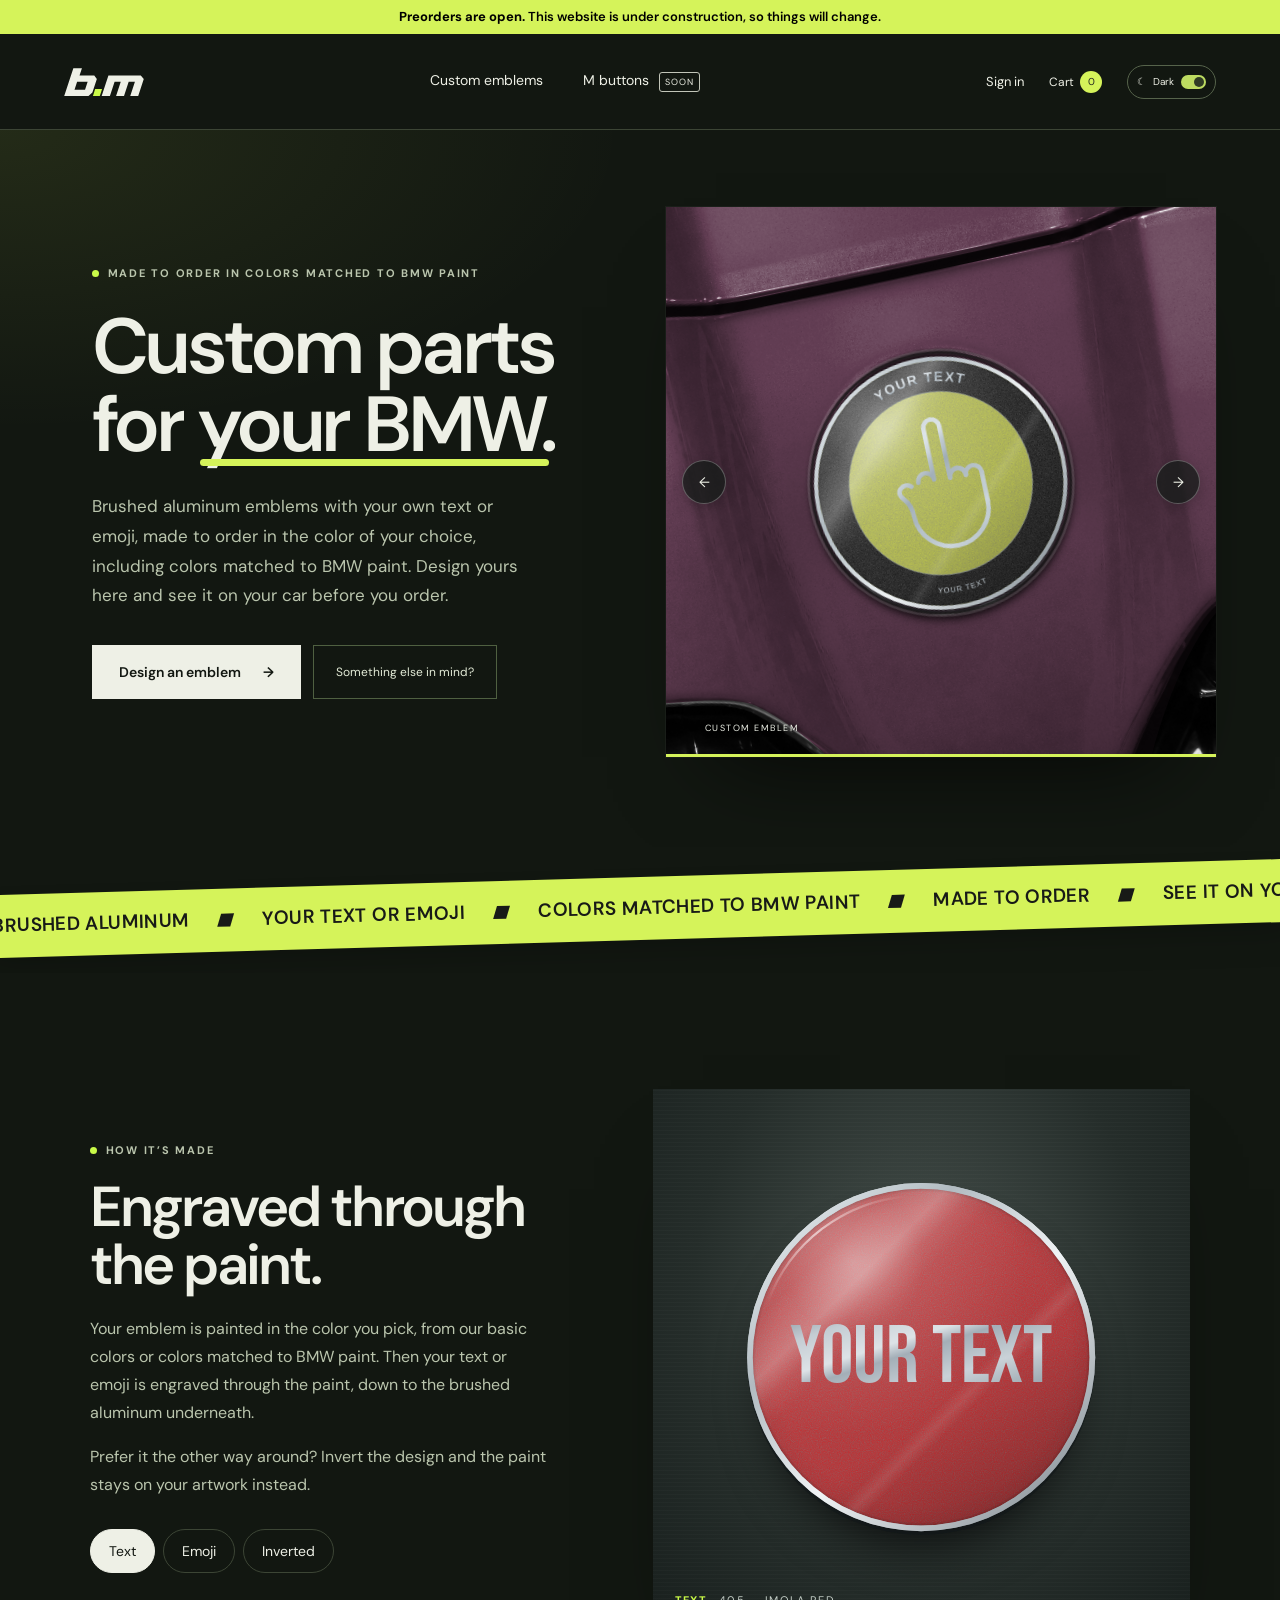
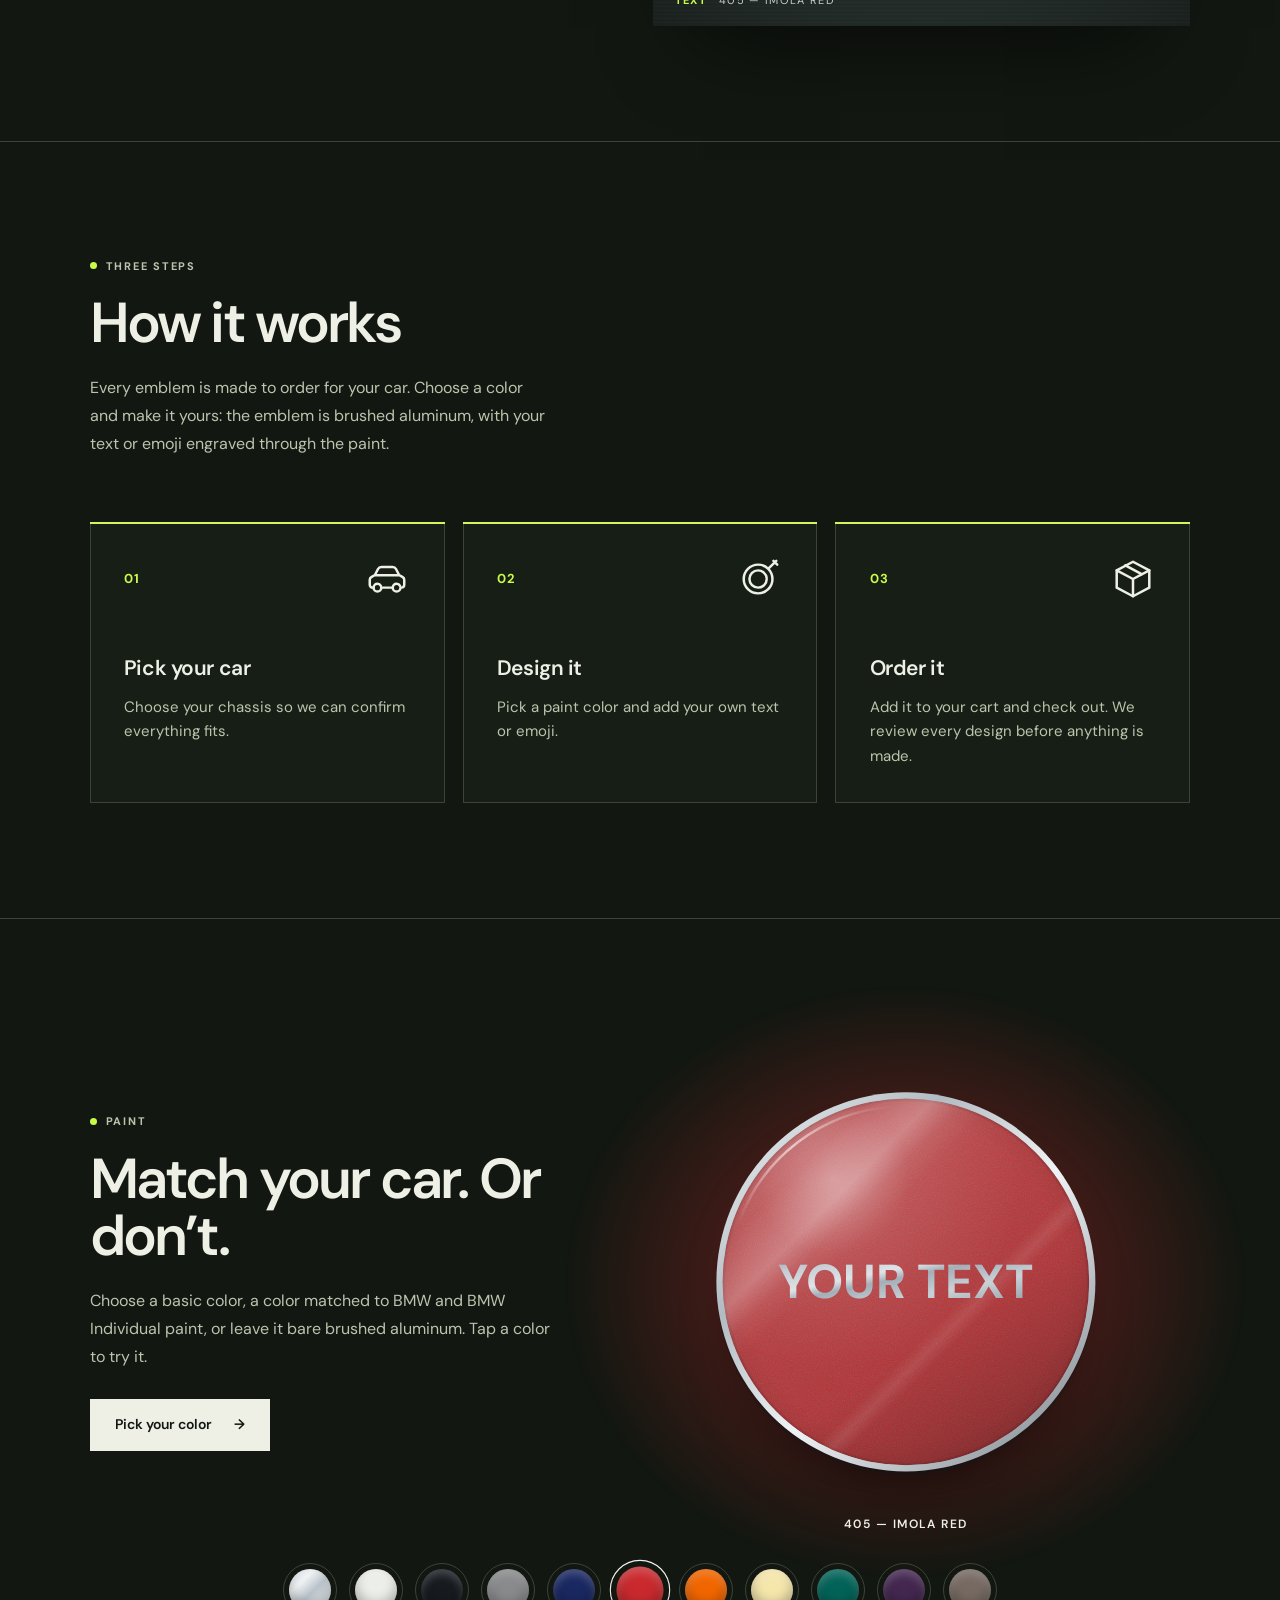
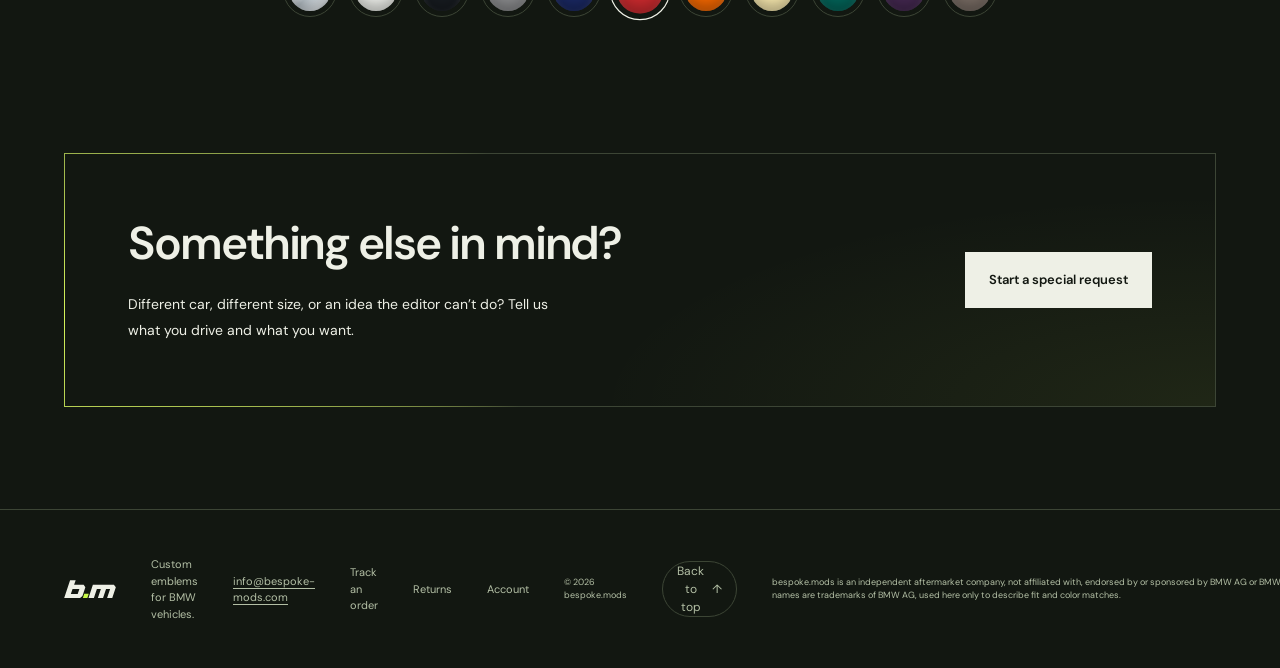
==== commit 64937b62: "deploy source 823e63e" ====
--- a/index.html
+++ b/index.html
@@ -7,7 +7,7 @@
     <meta name="theme-color" content="#121711" />
     <meta name="description" content="bespoke.mods — personalized brushed aluminum emblems made to fit BMW vehicles, made to order in your choice of color, including colors matched to BMW paint. Independent; not affiliated with BMW." />
     <title>bespoke.mods — Custom emblems for BMW vehicles</title>
-    <script type="module" crossorigin src="/assets/main-DIywpXJm.js"></script>
+    <script type="module" crossorigin src="/assets/main-pAgG19XZ.js"></script>
     <link rel="modulepreload" crossorigin href="/assets/emoji-index-DCLqQLxp.js">
     <link rel="modulepreload" crossorigin href="/assets/text-fonts-DT1paTFg.js">
     <link rel="stylesheet" crossorigin href="/assets/text-fonts-IhPJM7N6.css">
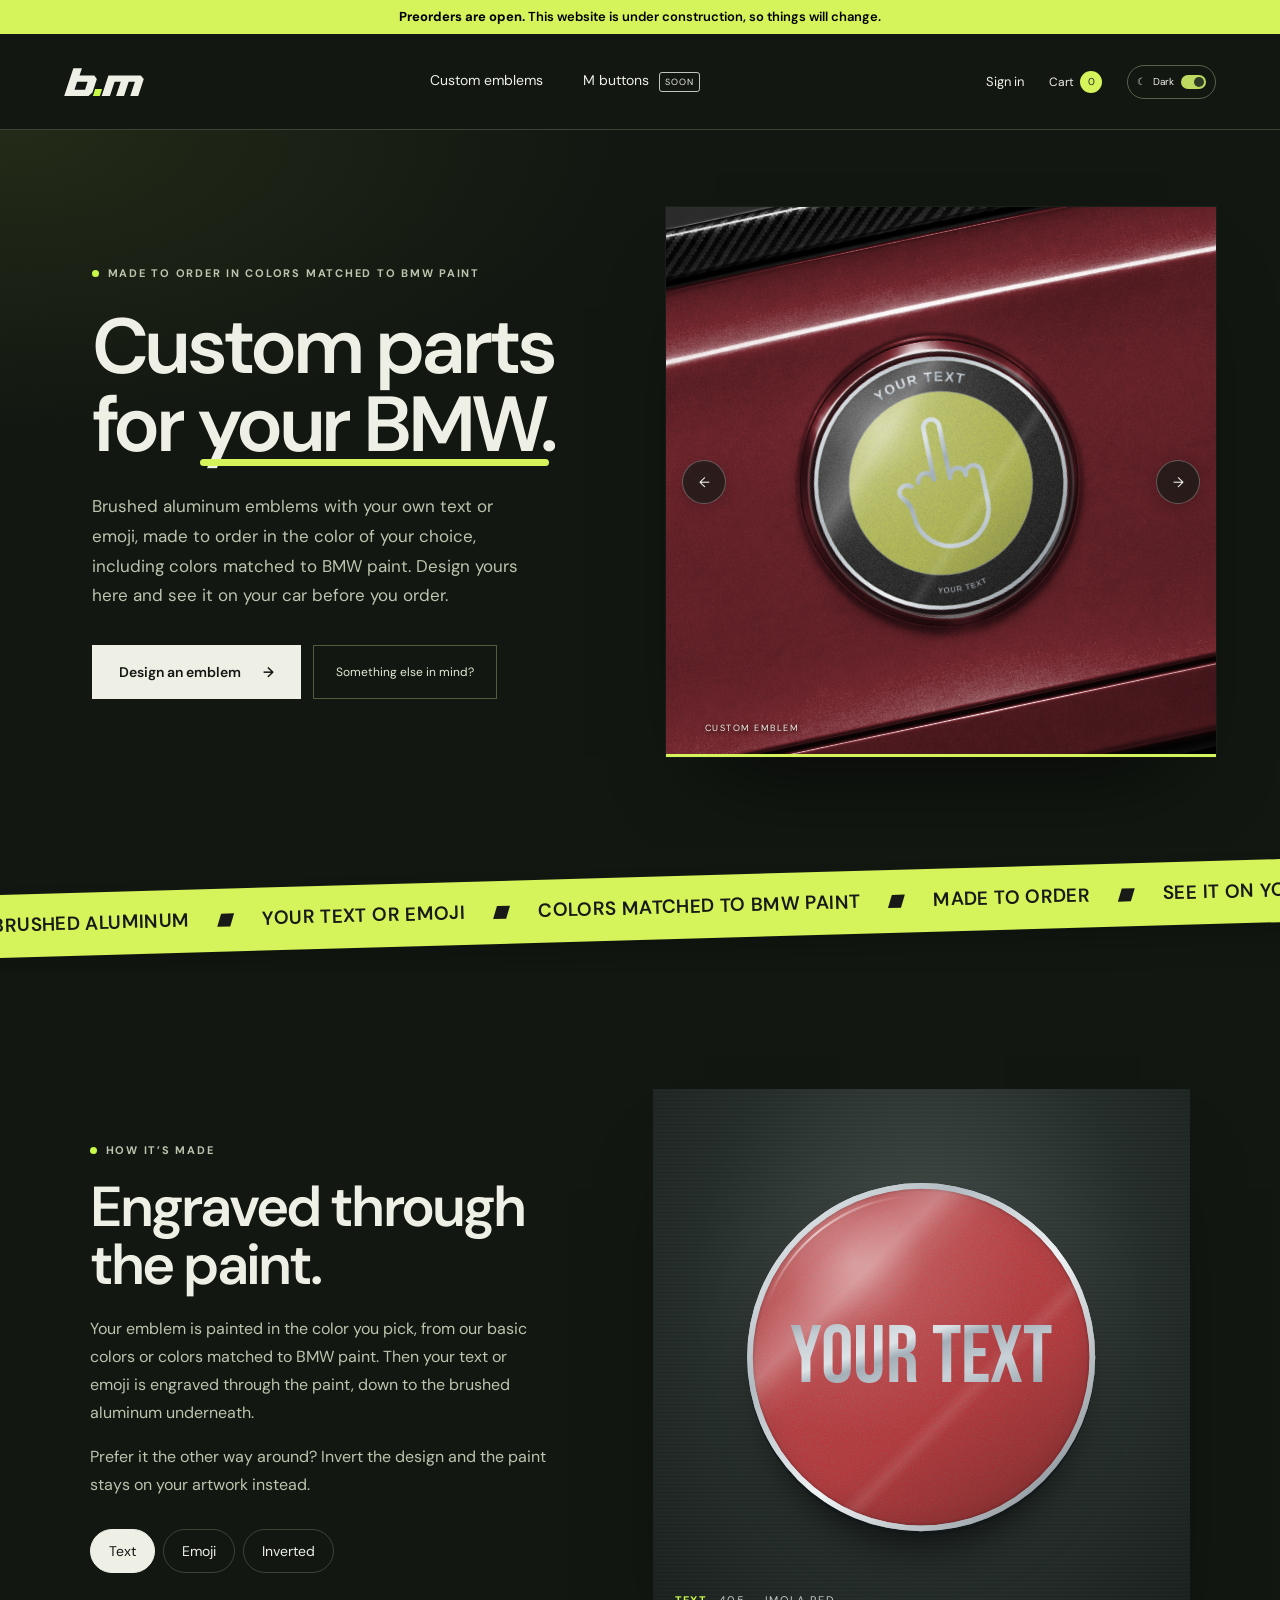
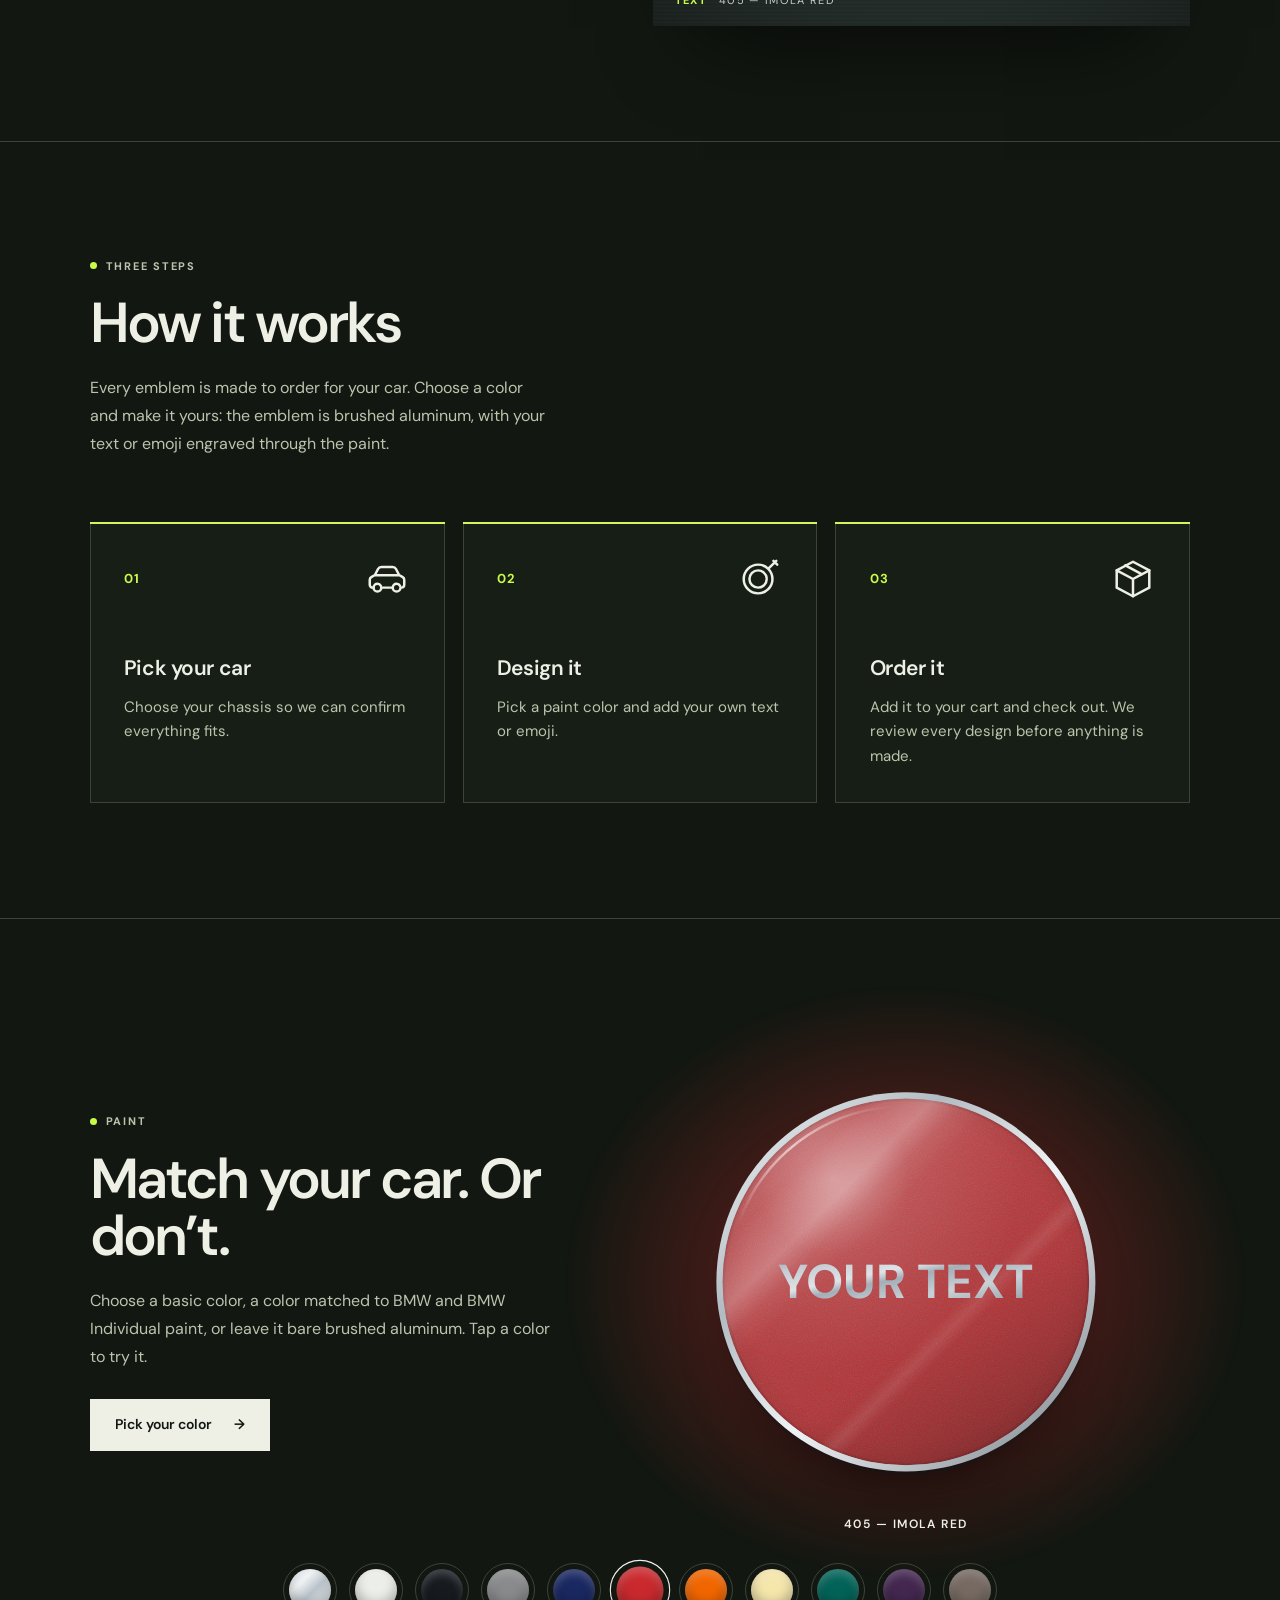
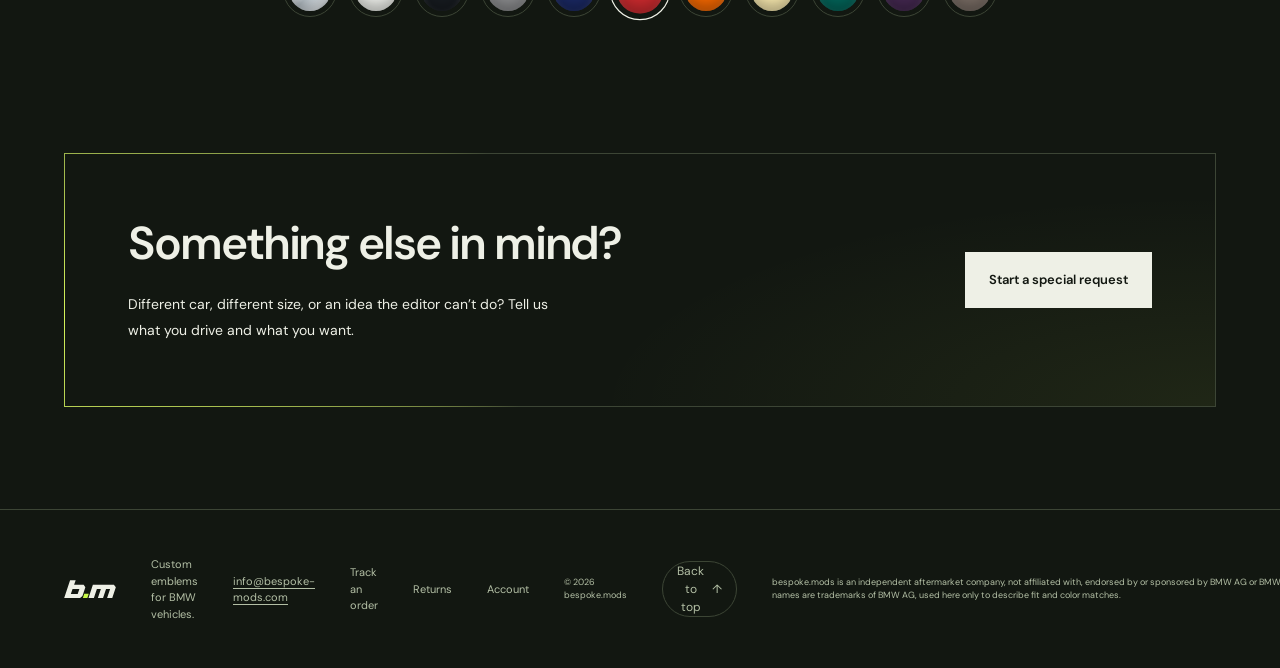
==== commit e07ef9ae: "deploy source e558e21" ====
--- a/index.html
+++ b/index.html
@@ -7,11 +7,11 @@
     <meta name="theme-color" content="#121711" />
     <meta name="description" content="bespoke.mods — personalized brushed aluminum emblems made to fit BMW vehicles, made to order in your choice of color, including colors matched to BMW paint. Independent; not affiliated with BMW." />
     <title>bespoke.mods — Custom emblems for BMW vehicles</title>
-    <script type="module" crossorigin src="/assets/main-pAgG19XZ.js"></script>
+    <script type="module" crossorigin src="/assets/main-DAhSnp9I.js"></script>
     <link rel="modulepreload" crossorigin href="/assets/emoji-index-DCLqQLxp.js">
-    <link rel="modulepreload" crossorigin href="/assets/text-fonts-DT1paTFg.js">
+    <link rel="modulepreload" crossorigin href="/assets/text-fonts-DUyKRdRp.js">
     <link rel="stylesheet" crossorigin href="/assets/text-fonts-IhPJM7N6.css">
-    <link rel="stylesheet" crossorigin href="/assets/main--jvydi_f.css">
+    <link rel="stylesheet" crossorigin href="/assets/main-CbnBmjiL.css">
   </head>
   <body>
     <div id="root"></div>
--- a/assets/main-CbnBmjiL.css
+++ b/assets/main-CbnBmjiL.css
@@ -0,0 +1 @@
+.cm-color-picker{text-align:left;min-width:0;margin:14px 0;position:relative}.cm-color-picker-label{margin-bottom:8px;font-size:12px}.cm-color-current{align-items:center;gap:10px;display:flex}.cm-color-current>span{overflow-wrap:anywhere;font-size:12px}.cm-color-picker .cm-color-trigger{cursor:pointer;border:1px solid #89917e;border-radius:3px;flex:0 0 40px;width:40px;height:40px;min-height:40px;padding:0;display:block;box-shadow:inset 0 0 0 2px #ffffff80}.cm-color-picker .cm-color-popover{color:#24281f;z-index:30;background:#f5f5ef;border:1px solid #a3aa96;border-radius:6px;width:min(310px,100vw - 48px);padding:14px;position:absolute;top:100%;left:0;box-shadow:0 10px 30px #0004}.cm-color-picker-end .cm-color-popover{left:auto;right:0}.cm-color-popover-heading{justify-content:space-between;align-items:center;font-size:13px;display:flex}.cm-color-picker .cm-color-popover-heading button{color:inherit;cursor:pointer;background:0 0;border:0;width:32px;min-height:32px;padding:0;font-size:24px}.cm-color-picker .cm-color-popover input{color:#24281f;background:#fff;border:1px solid #a3aa96;width:100%;min-height:38px;margin:10px 0;padding:8px;font:13px system-ui;display:block}.cm-color-grid{grid-template-columns:repeat(7,minmax(0,1fr));gap:7px;max-height:230px;padding:3px;display:grid;overflow-y:auto}.cm-color-picker .cm-color-grid button{aspect-ratio:1;cursor:pointer;border:1px solid #929b88;border-radius:2px;width:100%;min-height:28px;margin:0;padding:0;font:700 15px system-ui}.cm-color-grid button[aria-pressed=true]{outline-offset:1px;outline:2px solid #24281f}.cm-color-popover small{margin-top:10px;font-size:10px;display:block}.cm-color-popover p{font-size:12px}.cm-color-picker:focus-within{z-index:31}.cm-tour-background>.cm-color-picker{width:40px;margin:0;position:absolute;top:0;right:0}.cm-tour-background .cm-color-picker-label{text-align:right;width:60px;font-size:9px;position:absolute;top:45px;right:0}.cm-tour-background .cm-color-current>span{display:none}.cm-tour-background .cm-color-popover{top:62px}.cm-color-picker .cm-color-grid button:disabled{opacity:.28;filter:grayscale();cursor:not-allowed;box-shadow:inset 0 0 0 2px #888}.cm-color-stock-note{font-size:11px!important}.cm-color-picker>.cm-color-stock-note{color:inherit;opacity:.75;margin:7px 0 0}.cm-tour-background .cm-color-picker>.cm-color-stock-note{text-align:right;width:176px;position:absolute;top:58px;right:0;font-size:10px!important}.cm-color-groups{max-height:300px;overflow-y:auto}.cm-color-groups .cm-color-grid{max-height:none;overflow:visible}.cm-color-popover .cm-color-group-title{letter-spacing:.04em;text-transform:uppercase;margin:10px 0 4px;font-size:11px;font-weight:700}.cm-color-groups>div:first-child .cm-color-group-title{margin-top:0}.cm-color-current .cm-color-extra{font-size:11px;font-weight:700}.cm-color-picker .cm-color-bmw-link{color:#24281f;width:100%;font:inherit;text-align:left;cursor:pointer;background:#fff;border:1px solid #89917e;border-radius:4px;align-items:center;gap:10px;margin:12px 0 4px;padding:10px 12px;display:flex}.cm-color-picker .cm-color-bmw-link:hover{border-color:#24281f}.cm-color-bmw-link>span:nth-child(2){flex:1;gap:2px;display:grid}.cm-color-bmw-link strong{font-size:13px}.cm-color-popover .cm-color-bmw-link small{margin:0;font-size:11px}.cm-color-bmw-dots{display:flex}.cm-color-bmw-dots span{border:1px solid #fff;border-radius:50%;width:16px;height:16px;margin-left:-4px}.cm-color-bmw-dots span:first-child{margin-left:0}.cm-color-view-heading{justify-content:space-between;align-items:center;gap:8px;margin-top:8px;display:flex}.cm-color-picker .cm-color-back{color:inherit;cursor:pointer;background:0 0;border:0;padding:4px 0;font:600 12px system-ui;text-decoration:underline}.cm-color-view-heading .cm-color-group-title{margin:0}.cm-color-picker .cm-color-popover:focus{outline:none}.cm-color-picker .cm-color-hex{border-top:1px solid #d6d9cf;gap:6px;margin:12px 0 4px;padding-top:10px;display:grid}.cm-color-picker .cm-color-hex label{font-size:12px}.cm-color-picker .cm-color-hex label small{opacity:.75;margin-left:4px}.cm-color-picker .cm-color-hex-row{align-items:center;gap:8px;display:flex}.cm-color-picker .cm-color-hex-row input{text-transform:uppercase;flex:1;min-width:0;margin:0;font-family:ui-monospace,Menlo,Consolas,monospace;font-size:16px}.cm-color-picker .cm-color-hex-row input[aria-invalid=true]{border-color:#b3261e}.cm-color-picker .cm-color-hex-swatch{background-image:linear-gradient(45deg,#ddd 25%,#0000 25% 75%,#ddd 75%);border:1px solid #89917e;border-radius:50%;flex:none;width:28px;height:28px}.cm-color-picker .cm-color-hex-row button{white-space:nowrap;flex:none}.cm-color-picker .cm-color-hex>small{opacity:.75;font-size:11px}@font-face{font-family:DM Sans;font-style:normal;font-weight:400;font-display:swap;src:url(/assets/dm-sans-400-CB7WfZ8W.ttf)format("truetype")}@font-face{font-family:DM Sans;font-style:normal;font-weight:500;font-display:swap;src:url(/assets/dm-sans-500-DCQhiIS7.ttf)format("truetype")}@font-face{font-family:DM Sans;font-style:normal;font-weight:600;font-display:swap;src:url(/assets/dm-sans-600-CYvJJk-g.ttf)format("truetype")}@font-face{font-family:DM Sans;font-style:normal;font-weight:700;font-display:swap;src:url(/assets/dm-sans-700-BQ0abr9c.ttf)format("truetype")}.cmods{--lime:#d5f35a;--paper:#eeeee7;--ink:#181a17;background:var(--paper);color:var(--ink);min-height:100vh;font-family:DM Sans,Arial,sans-serif;font-size:14px;line-height:1.5}.cmods *{box-sizing:border-box}.cmods a{color:inherit;text-decoration:none}.cmods button,.cmods input,.cmods select{font:inherit}.cmods button{cursor:pointer}.cmods :focus-visible{outline-offset:4px;outline:3px solid #719409}.cm-header{border-bottom:1px solid #cccec3;justify-content:space-between;align-items:center;gap:24px;height:96px;padding:0 5%;display:flex}.cm-logo{letter-spacing:-1px;align-items:baseline;font-family:DM Sans,Arial,sans-serif;font-size:36px;font-weight:700;line-height:1;display:inline-flex}.cm-header nav{align-items:center;gap:40px;display:flex}.cm-header nav a{border-bottom:2px solid #0000;padding:12px 0}.cm-header nav a.active{border-color:var(--ink)}.cm-header small{letter-spacing:1px;border:1px solid #c2c5b9;border-radius:3px;margin-left:6px;padding:3px 5px;font-size:9px}.cm-nav-cta{font-weight:700}.cm-nav-cta span{margin-left:24px}.cm-hero{grid-template-columns:1fr 1fr;min-height:650px;display:grid}.cm-hero-copy{padding:70px 8% 65px 10%}.cm-eyebrow{letter-spacing:2px;margin:0 0 28px;font-size:10px;font-weight:700}.cm-eyebrow>span{background:#79942a;border-radius:50%;width:7px;height:7px;margin-right:9px;display:inline-block}.cmods h1,.cmods h2,.cmods h3,.cmods p{color:inherit}.cmods h1{letter-spacing:-.045em;margin:0 0 25px;font-family:DM Sans,Arial,sans-serif;font-size:clamp(40px,4.5vw,72px);font-weight:600;line-height:1.08}.cm-hero h1{font-size:clamp(30px,5.2vw,84px);line-height:1.08}.cm-hero h1>span{color:#7b902d}.cm-intro{max-width:350px;margin-bottom:30px;font-size:16px;line-height:1.8;color:#63665b!important}.cm-button{border:1px solid var(--ink);background:var(--ink);justify-content:space-between;align-items:center;gap:34px;padding:17px 23px;font-size:13px;font-weight:600;display:inline-flex;color:var(--paper)!important}.cm-button:hover{background:#3b4423}.cm-hero-meta{color:#75786c;align-items:center;gap:13px;margin-top:38px;font-size:10px;line-height:1.7;display:flex}.cm-hero-meta strong{color:var(--ink);font-weight:400}.cm-mini-badge{border:1px solid #969b8b;border-radius:50%;place-items:center;width:40px;height:40px;font-size:8px;font-weight:700;display:grid}.cm-product-stage{color:#d5daca;background-color:#232921;background-image:radial-gradient(at 50% 40%,#424b37 0,#0000 65%),repeating-linear-gradient(0deg,#0000,#0000 3px,#ffffff02 4px);background-position:0 0;background-repeat:repeat;background-size:auto;background-attachment:scroll;background-origin:padding-box;background-clip:border-box;place-items:center;min-height:600px;display:grid;position:relative;overflow:hidden}.cm-stage-label,.cm-stage-bottom{letter-spacing:1.8px;color:#acb4a1;z-index:2;justify-content:space-between;gap:12px;font-size:9px;display:flex;position:absolute;left:7%;right:7%}.cm-stage-label{top:32px}.cm-stage-bottom{font-size:8px;bottom:30px}.cm-hero-emblem{filter:drop-shadow(12px 35px 22px #0009);z-index:1;width:76%;transform:rotate(-15deg)}.cm-emblem{width:100%;height:auto;display:block}.cm-orbit{aspect-ratio:1;border:1px solid #c9d4b414;border-radius:50%;width:110%;position:absolute;transform:rotate(-30deg)scaleY(.7)}.cm-orbit:after{content:"";border:1px solid #c9d4b411;border-radius:50%;position:absolute;inset:45px}.cm-callout{letter-spacing:2px;color:var(--lime);z-index:2;font-size:9px;line-height:1.8;position:absolute;bottom:90px;right:7%}.cm-strip{background:var(--lime);letter-spacing:2px;justify-content:space-around;align-items:center;gap:18px;padding:20px;font-size:10px;font-weight:700;display:flex}.cm-strip b{font-size:22px;font-weight:400}.cm-details{grid-template-columns:1fr 1fr;gap:9%;padding:90px 7%;display:grid}.cmods h2{letter-spacing:-.035em;margin:0 0 22px;font-family:DM Sans,Arial,sans-serif;font-size:clamp(30px,3.1vw,46px);font-weight:600;line-height:1.16}.cm-details>div>p:last-child{color:#707466;max-width:350px;line-height:1.8}.cm-steps article{border-bottom:1px solid #cdd0c3;gap:25px;padding:22px 0;display:flex}.cm-steps article:first-child{border-top:1px solid #cdd0c3}.cm-steps article>span{color:#787f68;font-size:11px}.cm-steps article>span:last-child{margin-left:auto}.cm-steps h3{margin:0 0 6px;font-size:16px;font-weight:600}.cm-steps p{color:#75796b;margin:0;font-size:12px}.cm-next{background:#e0e2d6;flex-wrap:wrap;align-items:center;gap:32px;margin:0 5% 65px;padding:35px;display:flex}.cm-next .cm-eyebrow{margin:0}.cm-next h2{margin:0;font-size:28px}.cm-next>a{border-bottom:1px solid;margin-left:auto;padding-bottom:5px;font-size:12px}.cm-footer{color:#75796c;border-top:1px solid #ced1c3;align-items:center;gap:35px;padding:35px 5%;font-size:11px;display:flex}.cm-footer .cm-logo{color:var(--ink);font-size:27px}.cm-footer>span{margin-left:auto;font-size:9px}.cm-footer small{font-size:9px}.cm-coming{min-height:650px;padding:90px 8%;position:relative;overflow:hidden}.cm-coming h1{z-index:1;font-size:clamp(40px,5.5vw,84px);position:relative}.cm-coming>p:not(.cm-eyebrow){color:#6c7260;max-width:420px;margin-bottom:30px}.cm-outline-wheel{color:#d5d9c8;pointer-events:none;font-size:540px;line-height:1.2;position:absolute;top:0;right:7%}.cm-editor{padding:40px 5% 70px}.cm-editor-heading{justify-content:space-between;align-items:center;gap:20px;margin-bottom:32px;display:flex}.cm-editor-heading .cm-eyebrow{margin-bottom:16px}.cm-editor h1{margin:0;font-size:clamp(36px,4.2vw,60px)}.cm-pill{letter-spacing:1.5px;border:1px solid #c1c6b4;border-radius:30px;padding:8px 12px;font-size:9px}.cm-workspace{border:1px solid #c9cdbf;grid-template-columns:1.2fr 1fr;align-items:start;display:grid}.cm-preview{color:#afb9a2;background:#252c22 radial-gradient(at 50% 40%,#46503b,#0000 70%);justify-content:center;align-items:center;min-height:640px;padding:90px 35px;display:flex;position:sticky;top:20px}.cm-preview .cm-emblem{filter:drop-shadow(0 25px 20px #0007);max-width:430px}.cm-preview-top,.cm-preview-bottom{letter-spacing:1px;justify-content:space-between;gap:20px;font-size:9px;display:flex;position:absolute;left:25px;right:25px}.cm-preview-top{top:25px}.cm-preview-bottom{bottom:25px}.cm-controls{background:#f5f5ef;padding:30px}.cm-controls-title h2{letter-spacing:-.025em;margin-bottom:5px;font:600 23px/1.3 DM Sans,Arial,sans-serif}.cm-controls-title>p{color:#7d8370;margin-top:0;font-size:13px}.cm-controls fieldset{border:0;border-top:1px solid #d6d9cb;min-width:0;margin:28px 0 0;padding:20px 0 0}.cm-controls legend{letter-spacing:1px;padding-right:12px;font-size:10px;font-weight:700}.cm-controls label{flex:1;min-width:0;margin-bottom:15px;font-size:12px;display:block}.cm-controls label>span{float:right;color:#8b917d}.cm-controls input,.cm-controls select{color:#24281f;background:#fff;border:1px solid #cbd0bf;border-radius:0;width:100%;min-height:44px;margin-top:7px;padding:11px;font-size:14px;display:block}.cm-controls input[type=color]{cursor:pointer;height:42px;padding:5px}.cm-color-row{gap:14px;display:flex}.cm-options{gap:8px;margin-bottom:20px;display:flex}.cm-options button{background:0 0;border:1px solid #cbd0bf;flex:1;padding:10px;font-size:11px}.cm-options button[aria-pressed=true]{color:#e5efcc;background:#252c22;border-color:#252c22}.cm-note{font-size:12px;line-height:1.7;color:#787f6b!important}.cm-editor-actions{gap:10px;margin-top:25px;display:flex}.cm-editor-actions>*{flex:1;justify-content:center;padding:13px 12px;font-size:11px}.cm-secondary{color:#333a28;background:0 0;border:1px solid #bcc2ae}.cm-feedback{min-height:18px;font-size:11px;color:#546525!important}.cm-reset{color:#747d64;background:0 0;border:0;border-bottom:1px solid #929b80;padding:0;font-size:10px}@media (width<=850px){.cm-header{gap:15px;height:80px}.cm-header nav{gap:20px;font-size:12px}.cm-nav-cta{display:none}.cm-hero-copy{padding:50px 8%}.cm-intro{font-size:13px}.cm-eyebrow{letter-spacing:1.2px;font-size:10px}.cm-product-stage{min-height:510px}.cm-stage-label{letter-spacing:1px;font-size:7px}.cm-stage-bottom{letter-spacing:.5px;font-size:6px}.cm-details{gap:6%;padding:60px 6%}.cm-next{gap:20px}.cm-workspace{grid-template-columns:1fr 1fr}.cm-preview{min-height:470px;padding:65px 15px}.cm-preview-bottom{flex-direction:column;gap:4px;font-size:8px}.cm-controls{padding:23px}.cm-editor-actions{flex-direction:column}.cm-footer{gap:20px}.cm-footer>p{display:none}}@media (width<=600px){.cm-logo{font-size:30px}.cm-header nav{gap:16px;font-size:12px}.cm-header small{margin-left:3px;font-size:7px}.cm-hero{grid-template-columns:1fr}.cm-hero-copy{padding:45px 7%}.cm-hero h1{font-size:clamp(34px,10vw,56px)}.cm-intro{max-width:320px;font-size:14px}.cm-hero-meta{margin-top:25px}.cm-product-stage{min-height:430px}.cm-hero-emblem{width:70%;max-width:360px}.cm-stage-label{font-size:9px}.cm-stage-bottom{font-size:7px}.cm-strip{letter-spacing:.6px;gap:8px;padding:14px 10px;font-size:7px}.cm-strip b{font-size:16px}.cm-details{grid-template-columns:1fr;gap:25px;padding:50px 7%}.cm-details h2{font-size:clamp(30px,8vw,40px)}.cm-next{gap:15px;padding:25px}.cm-next>a{margin-left:0}.cm-footer{flex-wrap:wrap;padding:25px 7%}.cm-footer>span{font-size:8px}.cm-footer small{width:100%}.cm-editor{padding:30px 5%}.cm-editor h1{font-size:clamp(30px,7.5vw,44px)}.cm-pill{white-space:nowrap;padding:6px;font-size:7px}.cm-workspace{grid-template-columns:1fr}.cm-preview{min-height:390px;padding:50px;position:relative;top:0}.cm-preview .cm-emblem{max-width:310px}.cm-preview-bottom{flex-direction:row}.cm-controls{padding:25px}.cm-editor-actions{flex-direction:row}.cm-coming{min-height:600px;padding:70px 7%}.cm-coming h1{font-size:clamp(38px,10vw,58px)}.cm-outline-wheel{opacity:.5;font-size:390px;right:-180px}}.cmods{--lightningcss-light:initial;--lightningcss-dark: ;color-scheme:light}body{background:#eeeee7}.cmods{font-kerning:normal}.cm-special-cta{text-align:left;justify-content:space-between;align-items:center;gap:18px;max-width:100%;margin-top:12px;padding:14px 18px;display:flex;font-size:12px!important}.cm-special-cta:hover{background:#7b902d18}.cm-special-order{border-top:1px solid #cdd0c3;grid-template-columns:1fr 1fr;gap:9%;margin:0 5% 65px;padding:45px 2%;display:grid}.cm-special-order>div,.cm-special-form{min-width:0}.cm-special-order>div>p:last-child{max-width:350px;line-height:1.8}#special-order-heading{scroll-margin-top:30px}.cm-special-subheading{margin:0 0 18px;font-size:20px;font-weight:600;line-height:1.4}.cm-special-vehicle{grid-template-columns:.8fr 1fr 1fr;gap:14px;display:grid}.cm-special-contact{grid-template-columns:1fr 1fr;gap:14px;display:grid}.cm-special-contact label{min-width:0}@media (width<=600px){.cm-special-contact{grid-template-columns:1fr;gap:0}}.cm-special-form label{margin-bottom:18px;font-size:12px;display:block}.cm-special-form input,.cm-special-form textarea{color:#24281f;width:100%;min-height:44px;font:inherit;background:#fff;border:1px solid #cbd0bf;border-radius:0;margin-top:7px;padding:11px;font-size:14px;display:block}.cm-special-form textarea{resize:vertical}.cm-queue-save{border:1px solid #8e977766;margin-top:32px;padding:28px}.cm-queue-save h2{font-size:26px}.cm-queue-save>p{max-width:650px}.cm-queue-save fieldset{border:0;min-width:0;margin:24px 0;padding:0}.cm-queue-contact{grid-template-columns:repeat(3,minmax(0,1fr));gap:18px;display:grid}.cm-queue-save label{margin-bottom:16px;font-size:12px;display:block}.cm-queue-save input,.cm-queue-save textarea{background:var(--paper);width:100%;min-height:44px;color:var(--ink);font:inherit;border:1px solid #8e9777;margin-top:7px;padding:12px;font-size:16px;display:block}.cm-queue-save textarea{resize:vertical}.cm-queue-receipt{border:1px solid #849a43;margin-top:20px;padding:18px}.cm-queue-reference,.cm-queue-receipt span{overflow-wrap:anywhere}.cm-queue-notes{white-space:pre-wrap;overflow-wrap:anywhere}.cm-queue-admin .cm-order-list a{gap:20px}.cm-queue-admin .cm-order-list span{overflow-wrap:anywhere}.cm-queue-admin .cm-order-tools{margin:24px 0}.cm-queue-history{margin-top:25px}.cm-queue-save button:disabled{cursor:wait;opacity:.65}.cm-sr-only{clip-path:inset(50%);white-space:nowrap;border:0;width:1px;height:1px;margin:-1px;padding:0;position:absolute;overflow:hidden}@media (width<=700px){.cm-queue-contact{grid-template-columns:1fr;gap:0}.cm-queue-save{padding:20px}.cm-queue-admin .cm-order-list a{grid-template-columns:1fr;gap:8px}}.cm-special-note{font-size:12px;line-height:1.7}.cmods[data-theme=dark] .cm-special-order{border-color:#3c4535}.cm-special-cta-band{border-top:1px solid #cdd0c3;flex-wrap:wrap;justify-content:space-between;align-items:center;gap:24px 9%;margin:0 5% 65px;padding:45px 2%;display:flex}.cm-special-cta-band>div>p{max-width:420px;margin-bottom:0;line-height:1.8}.cmods[data-theme=dark] .cm-special-cta-band{border-color:#3c4535}.cm-special-page{padding-top:28px}.cm-special-page .cm-back-link{text-underline-offset:3px;margin:0 5% 8px;padding:10px 2%;text-decoration:underline;display:inline-block}.cm-special-page .cm-special-order{border-top:0;padding-top:10px}.cm-special-page #special-order-heading:focus{outline:none}.cm-vehicle-picker{grid-template-columns:minmax(0,1fr) minmax(0,2fr);gap:0 10px;display:grid}.cm-vehicle-picker .cm-vehicle-missing{grid-column:1/-1}.cm-vehicle-picker .cm-vehicle-missing a{text-underline-offset:3px;text-decoration:underline}@media (width<=600px){.cm-vehicle-picker{grid-template-columns:minmax(0,1fr) minmax(0,1fr)}}.cm-reveal-ready [data-reveal]{opacity:0;transition:opacity .7s,translate .7s cubic-bezier(.2,.7,.2,1);transition-delay:var(--reveal-delay,0s);translate:0 22px}.cm-reveal-ready [data-reveal].is-revealed{opacity:1;translate:0}.cm-reveal-reset [data-reveal]{transition:none!important}@media (prefers-reduced-motion:reduce){.cm-reveal-ready [data-reveal]{opacity:1;transition:none;translate:none}}a.cm-special-cta{width:fit-content;text-decoration:none}.cm-special-page .cm-special-order h1{margin-top:0;font-size:clamp(30px,4vw,44px);line-height:1.1}.cmods[data-theme=dark] .cm-special-form input,.cmods[data-theme=dark] .cm-special-form textarea{color:#edf1e5;background:#121a11;border-color:#4c5742}.cmods[data-theme=dark] .cm-special-form input::placeholder,.cmods[data-theme=dark] .cm-special-form textarea::placeholder{color:#9ca98f}@media (width<=850px){.cm-special-order{gap:6%}.cm-special-vehicle{grid-template-columns:1fr;gap:0}}@media (width<=600px){.cm-special-order{grid-template-columns:1fr;gap:20px;margin-bottom:40px;padding:35px 2%}.cm-special-form input,.cm-special-form textarea{font-size:16px}}.cm-hero-copy,.cm-controls,.cm-details>div{min-width:0}.cm-controls-title h2{line-height:1.3}@media (width<=600px){.cm-editor-heading{flex-wrap:wrap}.cm-controls input,.cm-controls select{font-size:16px}.cm-preview-bottom{letter-spacing:.04em}}.cm-color-stage{background-color:var(--cm-preview-bg);color:var(--cm-preview-ink);background-image:radial-gradient(at 45% 30%,#ffffff12,#0000 68%);transition:background-color .25s,color .25s}.cm-color-stage .cm-stage-label,.cm-color-stage .cm-stage-bottom,.cm-color-stage .cm-callout{color:inherit}.cm-bg-picker{z-index:5;letter-spacing:normal;position:absolute;top:17px;right:16px}.cm-bg-picker summary{cursor:pointer;border-radius:5px;place-items:center;width:40px;height:40px;list-style:none;display:grid}.cm-bg-picker summary::-webkit-details-marker{display:none}.cm-bg-picker summary:hover{background:#ffffff18}.cm-bg-swatch{border:1px solid #ffffffc0;border-radius:2px;width:17px;height:17px;display:block;box-shadow:0 0 0 1px #0005}.cm-bg-panel{color:#24281f;text-align:left;background:#f5f5ef;border:1px solid #cbd0bf;border-radius:6px;width:252px;padding:16px;position:absolute;top:45px;right:0;box-shadow:0 12px 36px #0004}.cm-bg-heading{justify-content:space-between;align-items:center;gap:10px;display:flex}.cm-bg-heading strong{font-size:13px;font-weight:600}.cm-bg-heading button{color:inherit;background:0 0;border:0;width:30px;height:30px;font-size:20px;line-height:1}.cm-bg-panel p{color:#626958;margin:0 0 12px;font-size:11px}.cm-bg-options{gap:3px;display:grid}.cm-bg-options button{color:#24281f;text-align:left;background:0 0;border:1px solid #0000;border-radius:3px;align-items:center;gap:10px;width:100%;min-height:38px;padding:8px;font-size:11px;display:flex}.cm-bg-options button:hover{background:#e4e7da}.cm-bg-options button[aria-pressed=true]{background:#e6ebdc;border-color:#a7b292}.cm-bg-options button>span:first-child{border:1px solid #0002;border-radius:2px;flex-shrink:0;width:19px;height:19px}.cm-bg-check{margin-left:auto}.cm-bg-panel small{color:#6b725e;margin-top:12px;font-size:9px;line-height:1.5;display:block}@media (prefers-reduced-motion:reduce){.cm-color-stage{transition:none}}.cm-bg-panel{width:min(280px,100vw - 64px);max-height:min(360px,100svh - 150px);overflow-y:auto}.cmods .cm-bg-search{color:#24281f;background:#fff;border:1px solid #cbd0bf;border-radius:3px;width:100%;min-height:36px;margin:10px 0;padding:8px 10px;font:12px DM Sans,Arial,sans-serif;display:block}.cm-bg-filters{gap:5px;margin-bottom:10px;display:flex}.cm-bg-filters button{color:#394130;background:0 0;border:1px solid #cbd0bf;border-radius:3px;flex:1;min-height:32px;padding:6px;font-size:10px}.cm-bg-filters button[aria-pressed=true]{color:#f1f4e9;background:#252c22;border-color:#252c22}.cm-bg-options{overscroll-behavior:contain;scrollbar-width:thin;max-height:158px;padding-right:4px;overflow-y:auto}.cm-bg-empty{padding:12px 0}@media (width<=600px){.cmods .cm-bg-search{font-size:16px}}.cm-editor-tools{flex-wrap:wrap;align-items:center;gap:14px;display:flex}.cm-tour-trigger{color:#38422c;background:0 0;border:1px solid #bcc2ae;border-radius:30px;padding:9px 12px;font-size:11px!important}.cm-tour-trigger:hover{background:#e0e6d5}.cm-tour-background{z-index:5;width:40px;height:40px;position:absolute;top:17px;right:16px}.cm-tour-background .cm-bg-picker{top:0;right:0}.cm-tour-overlay{z-index:100;pointer-events:none;color:#24281f;font-family:DM Sans,Arial,sans-serif;position:fixed;inset:0}.cm-tour-spotlight{pointer-events:none;border:2px solid #d5f35a;border-radius:6px;position:fixed;box-shadow:0 0 0 100vmax #10150f35}.cm-tour-card{pointer-events:auto;color:#24281f;background:#f5f5ef;border:1px solid #cbd0bf;border-radius:8px;width:min(380px,100vw - 32px);max-height:calc(100svh - 32px);padding:24px;position:fixed;bottom:28px;right:28px;overflow-y:auto;box-shadow:0 16px 60px #0004}.cm-tour-card--engraving,.cm-tour-card--finish,.cm-tour-card--vehicle,.cm-tour-card--save{left:28px;right:auto}.cm-tour-top{justify-content:space-between;align-items:center;gap:16px;display:flex}.cm-tour-top>span{letter-spacing:1.5px;font-size:9px;font-weight:700}.cm-tour-top>button{color:#68735a;background:0 0;border:0;width:28px;height:28px;padding:0;font-size:23px}.cm-tour-progress{gap:5px;margin:12px 0 20px;display:flex}.cm-tour-progress>span{background:#dce1d2;border-radius:3px;flex:1;height:3px}.cm-tour-progress>.is-complete{background:#7b942b}.cmods .cm-tour-card h2{letter-spacing:-.03em;margin:0 0 12px;font:600 24px/1.2 DM Sans,Arial,sans-serif}.cm-tour-card h2:focus{outline:none}.cmods .cm-tour-card p{color:#626c55;margin:0;font-size:13px;line-height:1.7}.cm-tour-actions{justify-content:space-between;align-items:center;gap:10px;margin-top:24px;display:flex}.cm-tour-actions>div{gap:8px;display:flex}.cm-tour-actions .cm-button,.cm-tour-actions .cm-secondary{padding:11px 13px;font-size:11px}.cm-tour-skip{color:#626c55;background:0 0;border:0;border-bottom:1px solid #adb69e;padding:7px 0;font-size:11px!important}@media (width<=600px){.cm-tour-card,.cm-tour-card--engraving,.cm-tour-card--finish,.cm-tour-card--vehicle,.cm-tour-card--save{padding:20px;bottom:16px;left:16px;right:16px}[data-tour]{scroll-margin-bottom:270px}}.cm-upper-spacing{background:#e9ecdf;border:1px solid #d6ddc7;margin:0 0 20px;padding:14px}.cm-spacing-label{color:#4f5b40;margin-bottom:10px;font-size:11px;display:block}.cm-upper-spacing .cm-options{margin-bottom:10px}.cm-spacing-range-label output{float:right;font-variant-numeric:tabular-nums;color:#3d4d28}.cm-controls .cm-upper-spacing input[type=range]{accent-color:#617c2c;cursor:pointer;background:0 0;border:0;width:100%;min-height:30px;margin:8px 0 0;padding:0}.cm-controls .cm-upper-spacing input[type=range]:disabled{opacity:.4;cursor:not-allowed}.cm-controls .cm-spacing-range-label{margin-bottom:0}.cm-spacing-scale{color:#69745b;justify-content:space-between;font-size:10px;display:flex}.cmods .cm-spacing-hint{color:#667254;margin:6px 0 0;font-size:10px;line-height:1.6}.cm-tour-interactive{color:#66764c;margin-top:12px;font-size:10px;line-height:1.5;display:block}@media (width<=600px){.cm-editor:has(.cm-tour-overlay){padding-bottom:360px}}.cm-controls select:disabled{color:#7d8770;cursor:not-allowed;background:#eceee5}.cmods .cm-vehicle-help{color:#69745c;margin:-2px 0 18px;font-size:10px;line-height:1.7}.cm-vehicle-help a{text-underline-offset:2px;text-decoration:underline}.cm-bg-picker summary{position:relative}.cm-bg-caption{white-space:nowrap;letter-spacing:.02em;color:var(--cm-preview-ink,#eef1e7);font-size:8px;font-weight:500;line-height:1.2;position:absolute;top:36px;left:50%;transform:translate(-50%)}.cm-bg-panel{top:54px}.cm-bodywork{pointer-events:none;width:100%;height:100%;position:absolute;inset:0}.cm-mounted-emblem{z-index:1;filter:drop-shadow(0 3px 3px #0009);width:18%;transition:width .4s,left .4s,top .4s,transform .4s;position:absolute;top:20%;left:41%}.cm-preview .cm-mounted-emblem .cm-emblem{filter:none;max-width:none}.cm-mounted-emblem.is-detail{filter:drop-shadow(0 18px 24px #000a);width:min(68%,400px);top:47%;left:50%;transform:translate(-50%,-50%)}.cm-preview-top,.cm-preview-bottom{z-index:2;pointer-events:none}.cm-color-stage .cm-preview-top,.cm-color-stage .cm-preview-bottom,.cm-color-stage .cm-stage-label,.cm-color-stage .cm-stage-bottom{text-shadow:0 1px 8px #0004}.cm-color-stage .cm-stage-label,.cm-color-stage .cm-preview-top{right:205px}.cm-tour-background{width:176px}.cm-chassis-picker{width:122px;color:var(--cm-preview-ink);letter-spacing:.02em;flex-direction:column;align-items:flex-start;gap:3px;font-size:8px;display:flex;position:absolute;top:2px;right:54px}.cmods .cm-chassis-picker select{color:#f2f3ee;cursor:pointer;background:#14191be0;border:1px solid #ffffff60;border-radius:3px;width:122px;min-height:28px;padding:3px 8px;font:11px DM Sans,Arial,sans-serif}.cm-preview-view{z-index:3;color:#f5f6f0;background:#11181cdb;border:1px solid #fff5;border-radius:3px;padding:9px 12px;position:absolute;bottom:58px;left:25px;font-size:10px!important}.cm-preview-view:hover{background:#26332f}.cm-callout{text-shadow:0 1px 4px #000;bottom:84px;color:#f1f4e8!important}@media (width<=850px){.cm-color-stage .cm-stage-label,.cm-color-stage .cm-preview-top{flex-direction:column;gap:3px;font-size:7px;right:200px}}@media (width<=600px){.cmods .cm-chassis-picker select{font-size:16px}.cm-preview-view{bottom:60px;left:20px}}@media (prefers-reduced-motion:reduce){.cm-mounted-emblem{transition:none}}.cm-preview,.cm-product-stage{isolation:isolate}.cm-mounted-emblem{filter:drop-shadow(0 2px 2px #000b);width:33%;top:32%;left:33.5%}.cm-mounted-emblem:before{content:"";z-index:-1;border-radius:50%;position:absolute;inset:3%;box-shadow:0 0 0 2px #0008,0 0 0 4px #ffffff25,0 4px 8px #000a}.cm-bodywork{filter:contrast(1.07)}.cm-product-stage .cm-callout{display:none}.cm-photo-bodywork{filter:none}.cm-mounted-emblem{width:42%;top:55%;left:29%;transform:translateY(-50%)}.cm-mounted-emblem.is-detail{width:min(68%,400px);top:47%;left:50%;transform:translate(-50%,-50%)}.cm-photo-note{z-index:2;color:var(--cm-preview-ink);text-shadow:0 1px 8px #0005;pointer-events:none;font-size:8px;position:absolute;bottom:108px;left:25px;right:25px}.cm-color-control{flex:1;min-width:0;margin-bottom:15px}.cm-color-control label{margin-bottom:6px}.cm-restore-color{color:#53683b;text-align:left;background:0 0;border:0;border-bottom:1px solid #a8b394;padding:4px 0;font-size:10px!important}.cm-restore-color:hover:not(:disabled){color:#243b0d}.cm-restore-color:disabled{color:#8d9583;cursor:default;border-color:#0000}.cm-header-logo{width:80px;height:auto;color:var(--ink);display:block}.cm-footer-logo{width:52px;height:auto;color:var(--ink);display:block}.brand-logo-dot{fill:#6f8f12}.cmods[data-theme=dark] .brand-logo-dot{fill:#c9fa48}.cm-header-actions{flex-wrap:wrap;justify-content:flex-end;align-items:center;gap:25px;display:flex}.cm-theme-switch{min-height:34px;color:inherit;white-space:nowrap;background:0 0;border:1px solid #bbc3ae;border-radius:30px;align-items:center;gap:7px;padding:5px 9px;display:inline-flex;font-size:10px!important}.cm-theme-track{background:#c7ceba;border-radius:15px;width:25px;height:14px;padding:2px}.cm-theme-track>span{background:#303b25;border-radius:50%;width:10px;height:10px;transition:transform .2s;display:block}.cm-theme-switch[aria-checked=true] .cm-theme-track{background:#bddb61}.cm-theme-switch[aria-checked=true] .cm-theme-track>span{transform:translate(11px)}.cmods[data-theme=dark]{--paper:#121711;--ink:#eef0e6;--warn:#ff8a7a;--lightningcss-light: ;--lightningcss-dark:initial;color-scheme:dark}body:has(.cmods[data-theme=dark]){background:#121711}.cmods[data-theme=dark] .cm-header,.cmods[data-theme=dark] .cm-footer,.cmods[data-theme=dark] .cm-workspace,.cmods[data-theme=dark] .cm-steps article{border-color:#3c4535}.cmods[data-theme=dark] .cm-controls,.cmods[data-theme=dark] .cm-bg-panel,.cmods[data-theme=dark] .cm-tour-card{color:#edf1e5;background:#1d251b;border-color:#47513d}.cmods[data-theme=dark] .cm-controls input,.cmods[data-theme=dark] .cm-controls select,.cmods[data-theme=dark] .cm-bg-search{color:#edf1e5;background:#121a11;border-color:#4c5742}.cmods[data-theme=dark] .cm-controls select:disabled{color:#8f9b82;background:#252d21}.cmods[data-theme=dark] .cm-next,.cmods[data-theme=dark] .cm-upper-spacing{background:#283322;border-color:#44523a}.cmods[data-theme=dark] .cm-intro,.cmods[data-theme=dark] .cm-note,.cmods[data-theme=dark] .cm-tour-card p{color:#bac5ad!important}.cmods[data-theme=dark] .cm-controls-title>p,.cmods[data-theme=dark] .cm-details>div>p:last-child,.cmods[data-theme=dark] .cm-steps p,.cmods[data-theme=dark] .cm-footer,.cmods[data-theme=dark] .cm-coming>p:not(.cm-eyebrow),.cmods[data-theme=dark] .cm-vehicle-help,.cmods[data-theme=dark] .cm-spacing-hint,.cmods[data-theme=dark] .cm-spacing-scale,.cmods[data-theme=dark] .cm-bg-panel p,.cmods[data-theme=dark] .cm-bg-panel small,.cmods[data-theme=dark] .cm-tour-interactive{color:#b3bfa5}.cmods[data-theme=dark] .cm-spacing-label,.cmods[data-theme=dark] .cm-spacing-range-label output,.cmods[data-theme=dark] .cm-controls label>span{color:#c2d2ad}.cmods[data-theme=dark] .cm-options button,.cmods[data-theme=dark] .cm-bg-options button,.cmods[data-theme=dark] .cm-bg-filters button,.cmods[data-theme=dark] .cm-secondary{color:#e1e9d5;border-color:#4f6041}.cmods[data-theme=dark] .cm-options button[aria-pressed=true],.cmods[data-theme=dark] .cm-bg-options button[aria-pressed=true],.cmods[data-theme=dark] .cm-bg-filters button[aria-pressed=true]{color:#f1f6e8;background:#3b4c2c;border-color:#a1c16e}.cmods[data-theme=dark] .cm-bg-options button:hover{background:#303e25}.cmods[data-theme=dark] .cm-theme-switch,.cmods[data-theme=dark] .cm-pill{border-color:#56634b}.cmods[data-theme=dark] .cm-tour-trigger,.cmods[data-theme=dark] .cm-reset,.cmods[data-theme=dark] .cm-restore-color,.cmods[data-theme=dark] .cm-tour-skip{color:#c4d9a6;border-color:#667b4b}.cmods[data-theme=dark] .cm-tour-trigger:hover{background:#303e25}.cmods[data-theme=dark] .cm-restore-color:disabled{color:#869477;border-color:#0000}.cmods[data-theme=dark] .cm-feedback{color:#c5e599!important}.cmods[data-theme=dark] .cm-outline-wheel{color:#2c3824}.cmods[data-theme=dark] .cm-strip{color:#181a17}.cmods[data-theme=dark] .cm-button:hover{background:#c6d7a9}@media (width<=600px){.cm-header{flex-wrap:wrap;gap:10px;height:auto;min-height:96px;padding-top:15px;padding-bottom:10px}.cm-header nav{flex-basis:100%;order:3;justify-content:center}.cm-header nav a{padding:5px 0}.cm-header-actions{margin-left:auto}}@media (prefers-reduced-motion:reduce){.cm-theme-track>span{transition:none}}.cm-preview,.cm-product-stage{aspect-ratio:4/5;min-height:0}.cm-mounted-emblem{width:39.52%;top:45%;left:30.24%}.cm-mounted-emblem.is-detail{width:min(68%,400px);top:47%;left:50%}.cm-chassis-photo{transition:opacity .35s}@media (prefers-reduced-motion:reduce){.cm-chassis-photo{transition:none}}.cm-home-preview .cm-home-photo-tilt{transform-origin:50% 45%;pointer-events:none;position:absolute;inset:0;transform:rotate(-12deg)scale(1.26)}.cm-home-preview .cm-stage-label{right:7%}.cm-home-shuffle{aspect-ratio:1}.cm-home-shuffle-design{position:absolute;inset:0}.cm-home-shuffle-design.is-leaving{z-index:1;animation:.45s linear forwards cm-shuffle-out}@keyframes cm-shuffle-out{to{opacity:0}}@media (prefers-reduced-motion:reduce){.cm-home-shuffle-design.is-leaving{display:none}}.cm-home-emblem-panel,.cm-home-m-buttons-panel{height:50%;position:absolute;left:0;right:0;overflow:hidden}.cm-home-emblem-panel{height:100%;top:0}.cm-product-stage.cm-home-preview{aspect-ratio:8/5;align-self:start;height:auto;min-height:0}.cm-home-m-buttons-panel{background:#111;border-top:2px solid #d5daca80;bottom:0}.cm-home-m-buttons-panel .cm-m-wheel{object-fit:cover}.cm-home-product-label{z-index:2;color:#eef1e7;letter-spacing:1.5px;text-transform:uppercase;text-shadow:0 1px 5px #000;font-size:9px;position:absolute;top:18px;left:7%}.cm-home-emblem-panel .cm-home-product-label{top:auto;bottom:16px}.cm-home-preview .cm-home-emblem-panel .cm-home-photo-tilt{height:200%;top:-40%}.cm-home-preview .cm-stage-bottom{display:none}.cm-home-shuffle-arrow{z-index:3;color:#eef1e7;cursor:pointer;background:#121a16b3;border:1px solid #ffffff45;border-radius:50%;place-items:center;width:44px;height:44px;padding:0;font-size:23px;display:grid;position:absolute;top:50%;transform:translateY(-50%);box-shadow:0 3px 14px #0003}.cm-home-shuffle-prev{left:16px}.cm-home-shuffle-next{right:16px}.cm-home-shuffle-arrow:hover:not(:disabled){background:#2a332ed9}.cm-home-shuffle-arrow:focus-visible{outline-offset:3px;outline:2px solid #e1f5a2}.cm-home-shuffle-arrow:disabled{opacity:.35;cursor:default}.cm-hero-copy>.cm-details{grid-template-columns:1fr;gap:24px;padding:56px 0 0}.cm-hero-copy>.cm-details h2{font-size:clamp(28px,2.8vw,42px)}.cm-cnc-invert{margin:22px 0}.cm-controls .cm-cnc-invert label{align-items:center;gap:10px;line-height:1.5;display:flex}.cm-controls .cm-cnc-invert input[type=checkbox]{accent-color:#708e2c;width:18px;min-width:18px;height:18px;min-height:18px;margin:0;padding:0}.cm-center-artwork{border-top:1px solid #8b927344;margin-top:22px;padding-top:18px}.cm-center-artwork input[type=file]{max-width:100%;padding:12px 0;font-size:12px}.cm-center-artwork input[type=file]::file-selector-button{background:var(--ink);color:var(--paper);cursor:pointer;border:0;margin-right:10px;padding:10px 13px}.cm-center-artwork input[type=range]{width:100%;padding:0}.cm-artwork-name{overflow-wrap:anywhere;font-size:11px}.cm-tour-mobile-copy{display:none}@media (width<=640px){.cm-tour-card,.cm-tour-card--engraving,.cm-tour-card--finish,.cm-tour-card--vehicle,.cm-tour-card--save{left:10px;right:10px;bottom:max(10px, env(safe-area-inset-bottom));border-radius:10px;width:auto;max-height:38svh;padding:12px 14px}.cm-tour-desktop-copy{display:none}.cm-tour-mobile-copy{display:inline}.cm-tour-top>span{letter-spacing:1px;font-size:8px}.cm-tour-top>button{width:44px;height:32px;margin:-4px -8px -4px 0}.cm-tour-progress{margin:6px 0 10px}.cmods .cm-tour-card h2{margin-bottom:6px;font-size:18px}.cmods .cm-tour-card p{font-size:12px;line-height:1.45}.cm-tour-interactive{display:none}.cm-tour-actions{gap:8px;margin-top:10px}.cm-tour-actions .cm-button,.cm-tour-actions .cm-secondary{min-height:44px;padding:10px 12px}.cm-tour-skip{min-height:44px}.cm-editor:has(.cm-tour-overlay){padding-bottom:260px}}.cm-editor-photo{pointer-events:none;position:absolute;inset:0}@media (width<=600px){.cm-workspace{display:block}.cm-workspace>.cm-preview{z-index:10;aspect-ratio:auto;height:clamp(190px,38svh,340px);min-height:0;padding:0;position:sticky;top:0;overflow:visible;box-shadow:0 6px 16px #0003}.cm-editor-photo{aspect-ratio:4/5;clip-path:inset(calc(45% - clamp(95px,19svh,170px)) 0 calc(55% - clamp(95px,19svh,170px)));width:100%;inset:50% 0 auto;transform:translateY(-45%)}.cm-preview .cm-preview-top{font-size:7px;top:14px;left:14px}.cm-preview .cm-preview-bottom{font-size:7px;bottom:12px;left:14px;right:14px}.cm-preview .cm-preview-view{bottom:34px}.cm-controls fieldset{scroll-margin-top:calc(clamp(190px,38svh,340px) + 16px)}}.cm-brand-star{vertical-align:middle;width:1em;height:1em;display:inline-block}.cm-side-designs{margin-top:22px}.cm-side-options{grid-template-columns:repeat(3,minmax(0,1fr));gap:8px;margin-top:12px;display:grid}.cm-side-options button{min-height:88px;color:inherit;background:0 0;border:1px solid #919a7d66;border-radius:5px;flex-direction:column;align-items:center;gap:6px;padding:10px 5px;font-size:11px;display:flex}.cm-side-options button svg{width:28px;height:34px}.cm-side-options button:hover{border-color:#849740}.cm-side-options button[aria-pressed=true]{background:#b9d15a25;border-color:#7b942b;box-shadow:inset 0 0 0 1px #7b942b}.cm-match-car{align-items:center;gap:6px;display:inline-flex}.cm-match-car>span{border:1px solid #8d947b;border-radius:2px;flex-shrink:0;width:12px;height:12px}.cmods{--cm-slider-track:#cdd3bf;--cm-slider-thumb:#52662c;--cm-slider-rim:#f5f5ef;--cm-slider-focus:#7b942b}.cmods[data-theme=dark]{--cm-slider-track:#46513c;--cm-slider-thumb:#c7e46a;--cm-slider-rim:#1d251b;--cm-slider-focus:#c7e46a}.cmods .cm-controls input[type=range]{appearance:none;width:100%;height:44px;min-height:44px;box-shadow:none;cursor:pointer;touch-action:pan-y;background:0 0;border:0;border-radius:0;margin:4px 0 0;padding:0;display:block}.cmods .cm-controls input[type=range]::-webkit-slider-runnable-track{background:var(--cm-slider-track);border-radius:4px;height:4px}.cmods .cm-controls input[type=range]::-webkit-slider-thumb{appearance:none;border:3px solid var(--cm-slider-rim);background:var(--cm-slider-thumb);width:18px;height:18px;box-shadow:0 0 0 1px var(--cm-slider-thumb);border-radius:50%;margin-top:-7px;transition:box-shadow .15s}.cmods .cm-controls input[type=range]::-moz-range-track{background:var(--cm-slider-track);border-radius:4px;height:4px}.cmods .cm-controls input[type=range]::-moz-range-progress{background:var(--cm-slider-thumb);border-radius:4px;height:4px}.cmods .cm-controls input[type=range]::-moz-range-thumb{box-sizing:border-box;border:3px solid var(--cm-slider-rim);background:var(--cm-slider-thumb);width:18px;height:18px;box-shadow:0 0 0 1px var(--cm-slider-thumb);border-radius:50%}.cmods .cm-controls input[type=range]:hover::-webkit-slider-thumb{box-shadow:0 0 0 1px var(--cm-slider-thumb), 0 0 0 5px #91a85525}.cmods .cm-controls input[type=range]:hover::-moz-range-thumb{box-shadow:0 0 0 1px var(--cm-slider-thumb), 0 0 0 5px #91a85525}.cmods .cm-controls input[type=range]:focus-visible{outline:2px solid var(--cm-slider-focus);outline-offset:2px;border-radius:5px}.cmods .cm-controls input[type=range]:disabled{opacity:.4;cursor:not-allowed}.cmods .cm-controls label>output{float:right;font-variant-numeric:tabular-nums;color:var(--cm-slider-thumb);font-size:11px}.cm-primary-actions{flex-direction:column;align-items:flex-start;gap:8px;margin-top:10px;display:flex}.cm-primary-actions .cm-restore-color{border:1px solid #a8b394;border-radius:4px;align-items:center;gap:7px;max-width:100%;min-height:36px;padding:7px 10px;line-height:1.4;text-decoration:none;display:inline-flex}.cm-primary-actions .cm-restore-color:disabled{opacity:.65;border-color:#8d958344}@media (width<=600px){.cm-primary-actions .cm-restore-color{min-height:44px}}.cm-cart-link{white-space:nowrap;align-items:center;gap:6px;font-size:12px;display:inline-flex}.cm-cart-link>span{background:var(--lime);color:#24281f;border-radius:50%;place-items:center;min-width:22px;height:22px;padding:0 4px;font-size:10px;display:grid}.cm-cart{max-width:1100px;min-height:65vh;margin:auto;padding:55px 7% 80px}.cm-cart h1{letter-spacing:-.04em;margin:0 0 18px;font:600 clamp(36px,5vw,64px)/1.1 DM Sans,Arial,sans-serif}.cm-cart>p{font-size:13px}.cm-cart-empty{padding:50px 0}.cm-cart-items{margin:30px 0}.cm-cart-item{border-top:1px solid #8e977755;grid-template-columns:180px 1fr;gap:30px;padding:28px 0;display:grid}.cm-cart-preview{background:#252c22;border-radius:6px;align-self:start;padding:18px}.cm-cart-details h2{margin-bottom:6px;font-size:24px}.cm-cart-details>p{margin:0 0 16px;font-size:12px}.cm-cart-details dl{margin:0;font-size:12px;line-height:1.6}.cm-cart-details dl>div{grid-template-columns:110px 1fr;gap:12px;margin-bottom:5px;display:grid}.cm-cart-details dt{opacity:.65}.cm-cart-details dd{overflow-wrap:anywhere;margin:0}.cm-cart-item-actions{align-items:center;gap:22px;margin-top:18px;display:flex}.cm-cart-quantity{border:1px solid #8e9777;align-items:center;display:flex}.cm-cart-quantity button{width:40px;height:40px;color:inherit;background:0 0;border:0;font-size:18px}.cm-cart-quantity span{text-align:center;min-width:28px;font-size:12px}.cm-cart-quantity button:disabled{opacity:.3}.cm-cart-continue{color:inherit;padding:12px 18px;display:inline-block}.cm-editor-actions{flex-wrap:wrap}.cm-feedback a{text-decoration:underline}@media (width<=600px){.cm-header-actions{gap:12px}.cm-cart{padding:35px 6% 55px}.cm-cart-item{grid-template-columns:90px minmax(0,1fr);gap:16px}.cm-cart-preview{padding:7px}.cm-cart-details h2{font-size:20px}.cm-cart-details dl>div{grid-template-columns:1fr;gap:0;margin-bottom:8px}.cm-editor-actions>*{flex-basis:100%}}.cm-cart-preview{display:block}.cm-cart-preview:hover,.cm-cart-preview:focus-visible{outline-offset:3px;outline:2px solid #95ac50}.cm-cart-item-actions{flex-wrap:wrap}.cm-m-preview{aspect-ratio:1;isolation:isolate;background:#0b0d0c;position:sticky;top:20px;overflow:hidden}.cm-m-wheel{width:100%;height:100%;display:block}.cm-m-preview>.cm-m-wheel{transform-origin:50% 43%;transition:transform .4s}.cm-m-preview.is-detail>.cm-m-wheel{transform:scale(1.75)}.cm-m-preview .cm-preview-top,.cm-m-preview .cm-preview-bottom{color:#edf1e8;text-shadow:0 1px 5px #000;z-index:2}.cm-m-preview .cm-preview-view{z-index:3}.cm-controls .cm-m-link{align-items:center;gap:10px;display:flex}.cm-controls .cm-m-link input{accent-color:#7b942b;width:18px;height:18px;min-height:18px;margin:0}.cm-m-paint{margin:20px 0}.cm-m-paint label>span{float:none;margin-top:5px;font-size:10px;display:block}.cm-m-swatches{grid-template-columns:repeat(3,minmax(0,1fr));gap:8px;max-height:255px;margin-top:10px;padding:5px 3px;display:grid;overflow-y:auto}.cm-m-swatches button{min-width:0;color:inherit;text-align:left;background:0 0;border:1px solid #8e977755;border-radius:4px;padding:6px;font-size:9px;line-height:1.35}.cm-m-swatches button>span:first-child{border:1px solid #fff2;border-radius:2px;width:100%;height:26px;margin-bottom:6px;display:block}.cm-m-swatches button[aria-pressed=true]{border-color:#91a942;box-shadow:0 0 0 1px #91a942}.cm-m-cart-preview{aspect-ratio:1;padding:0;overflow:hidden}.cmods[data-theme=dark] .cm-cart-continue{color:#edf1e5}@media (width<=600px){.cm-m-preview{z-index:10;aspect-ratio:auto;height:clamp(200px,38svh,340px);position:sticky;top:0;box-shadow:0 6px 16px #0003}.cm-m-preview .cm-preview-top{font-size:7px;top:12px;left:14px;right:14px}.cm-m-preview .cm-preview-bottom{font-size:7px;bottom:12px;left:14px;right:14px}.cm-m-preview .cm-preview-view{bottom:32px}.cm-header nav{gap:18px}.cm-m-studio .cm-editor-heading{flex-wrap:wrap;align-items:flex-start}}@media (prefers-reduced-motion:reduce){.cm-m-preview>.cm-m-wheel{transition:none}}.cm-design-picker{min-height:65vh;padding:70px 7% 90px}.cm-design-picker h1{letter-spacing:-2px;margin:18px 0;font-size:clamp(34px,5vw,64px);line-height:1.1}.cm-design-intro{max-width:520px;line-height:1.7}.cm-design-options{grid-template-columns:repeat(2,minmax(0,1fr));gap:24px;margin-top:40px;display:grid}.cm-design-option{color:inherit;border:1px solid;border-radius:4px;flex-direction:column;align-items:flex-start;padding:clamp(24px,4vw,48px);text-decoration:none;transition:transform .2s;display:flex}.cm-design-option:hover{transform:translateY(-4px)}.cm-design-option:focus-visible{outline-offset:5px;outline:3px solid}.cm-design-option h2{letter-spacing:-1px;margin:28px 0 12px;font-size:clamp(26px,3vw,38px);line-height:1.15}.cm-design-option>p{max-width:360px;margin:0 0 32px;line-height:1.7}.cm-design-option .cm-button{margin-top:auto}.cmods .cm-footer a[href^=mailto\:]{text-underline-offset:3px;text-decoration:underline}.cm-design-option{isolation:isolate;position:relative;overflow:hidden}.cm-design-option>:not(.cm-design-part){z-index:1;position:relative}.cm-design-part{z-index:0;pointer-events:none;opacity:.52;filter:saturate(.9);position:absolute;-webkit-mask-image:linear-gradient(135deg,#0000 12%,#0003 42%,#000 82%);mask-image:linear-gradient(135deg,#0000 12%,#0003 42%,#000 82%)}.cm-design-part--emblem{width:62%;bottom:-18%;right:-17%;transform:rotate(-18deg)}.cm-design-part--buttons{width:80%;height:260px;bottom:-45px;right:-16%;transform:rotate(-16deg)}.cmods[data-theme=dark] .cm-design-part{opacity:.62}@media (width<=600px){.cm-design-picker{padding:45px 7% 60px}.cm-design-options{grid-template-columns:1fr}}@media (prefers-reduced-motion:reduce){.cm-design-option{transition:none}.cm-design-option:hover{transform:none}}.cm-orders{max-width:1300px;min-height:70vh;margin:auto;padding:40px 6% 75px}.cm-orders h1{letter-spacing:-.03em;overflow-wrap:anywhere;margin:20px 0;font:600 clamp(30px,4vw,54px)/1.1 DM Sans,Arial,sans-serif}.cm-orders h2{margin:0 0 16px;font-size:23px}.cm-orders p,.cm-orders address{font-size:13px;line-height:1.6}.cm-test-banner{letter-spacing:.8px;background:#b9d15a22;border:1px solid #849a43;margin-bottom:30px;padding:12px 16px;font-size:11px}.cm-orders-link{white-space:nowrap;font-size:11px}.cm-account-sync{border-bottom:1px solid #8e977744;flex-wrap:wrap;align-items:center;gap:12px;padding:14px 5%;font-size:12px;display:flex}.cm-account-sync a{text-underline-offset:3px;text-decoration:underline}.cmods{--warn:#c0271a}.cmods .cm-warning,.cmods [role=alert],.cmods .cm-account-error,.cmods[data-theme=dark] .cm-warning,.cmods[data-theme=dark] [role=alert],.cmods[data-theme=dark] .cm-account-error{color:var(--warn)!important}.cm-account-error button{color:inherit;background:0 0;border:1px solid;margin-left:10px;padding:8px 12px}.cm-account-designs{grid-template-columns:repeat(auto-fit,minmax(min(100%,280px),1fr));gap:24px;margin:28px 0 45px;display:grid}.cm-account-design{border:1px solid #8e977766;min-width:0;padding:20px}.cm-account-art{background:#252c22;place-items:center;height:220px;margin-bottom:20px;display:grid;overflow:hidden}.cm-account-art svg{max-width:100%;max-height:220px}.cm-account-design .cm-order-tools{flex-wrap:wrap;gap:15px}.cm-customer-account>h2{margin-top:40px}.cm-checkout-grid{grid-template-columns:1fr 1fr;align-items:start;gap:35px;display:grid}.cm-checkout-grid form,.cm-checkout-review{border:1px solid #8e977755;padding:24px}.cm-checkout-fields{grid-template-columns:1fr 1fr;gap:12px;margin-top:20px;display:grid}.cm-checkout-fields label:nth-child(-n+4){grid-column:1/-1}.cm-orders label{margin-bottom:15px;font-size:12px;display:block}.cm-orders input,.cm-orders select{background:var(--paper);width:100%;min-height:44px;color:var(--ink);border:1px solid #8e9777;margin-top:6px;padding:12px;display:block}.cm-orders .cm-order-approval{align-items:flex-start;gap:10px;margin-top:20px;line-height:1.6;display:flex}.cm-orders .cm-order-approval input{accent-color:#829a3f;flex:0 0 18px;width:18px;height:18px;min-height:18px;margin:0}.cm-orders .cm-secondary{min-height:44px;color:inherit;padding:10px 14px}.cm-orders button:disabled{opacity:.5;cursor:wait}.cm-order-snapshot{break-inside:avoid;border-bottom:1px solid #8e977744;grid-template-columns:105px 1fr;gap:18px;padding:18px 0;display:grid}.cm-order-snapshot p{overflow-wrap:anywhere;margin:5px 0;font-size:11px}.cm-order-item-art{background:#252c22;border-radius:4px;align-self:start;overflow:hidden}.cm-order-item-art>svg{width:100%;height:auto;display:block}.cm-order-totals{font-size:13px}.cm-order-totals>div{justify-content:space-between;gap:14px;padding:8px 0;display:flex}.cm-order-totals dd{margin:0}.cm-order-totals>div:last-child{border-top:1px solid #8e9777;font-weight:700}.cm-order-list{margin-top:30px}.cm-order-list a{border-bottom:1px solid #8e977755;grid-template-columns:1fr 1fr 1fr 1fr;gap:15px;padding:22px 0;font-size:12px;display:grid}.cm-order-status{grid-template-columns:repeat(4,1fr);gap:10px;margin:25px 0;padding:0;list-style:none;display:grid}.cm-order-status li{border-top:3px solid #8e977744;padding-top:12px;font-size:12px}.cm-order-status li.is-complete{border-color:#829a3f}.cm-order-tools{flex-wrap:wrap;align-items:center;gap:12px;margin-bottom:30px;font-size:12px;display:flex}.cm-order-address{border:1px solid #8e977755;margin-bottom:24px;padding:22px}.cm-order-address address,.cm-orders address{font-style:normal}.cm-order-line{margin:20px 0}.cm-order-line .cm-order-snapshot{grid-template-columns:160px 1fr;margin-bottom:12px}.cm-production-print,.cm-label-print{display:none}@media (width<=700px){.cm-checkout-grid{grid-template-columns:1fr;gap:18px}.cm-checkout-grid form,.cm-checkout-review{padding:18px}.cm-order-list a,.cm-order-status{grid-template-columns:1fr 1fr}.cm-orders{padding:28px 5% 50px}.cm-order-snapshot,.cm-order-line .cm-order-snapshot{grid-template-columns:75px minmax(0,1fr);gap:12px}.cm-orders-link{font-size:10px}}@media print{@page{margin:12mm}body,.cmods{color:#000!important;background:#fff!important}body:has(.cmods[data-theme=dark]){color:#000!important;background:#fff!important}.cm-header,.cm-footer,.cm-order-screen,.cm-test-banner,.cm-order-message{display:none!important}.cm-orders{width:100%;max-width:none;margin:0;padding:0}.cm-print-production .cm-production-print{display:block}.cm-production-print>div{break-inside:avoid;padding:12px 0}.cm-production-print h1{font-size:22px}.cm-production-print .cm-order-item-art{-webkit-print-color-adjust:exact;print-color-adjust:exact}.cm-print-label .cm-label-print{box-sizing:border-box;border:1px solid #000;width:4in;min-height:6in;padding:.2in;display:block}.cm-label-print h1{margin:12px 0;font-size:22px}.cm-label-print h2{font-size:18px}.cm-label-print address{font-size:17px;line-height:1.5}.cm-label-print p{margin:8px 0;font-size:12px}.cm-label-warning{text-align:center;border:2px solid #000;margin:10px 0;padding:8px;font:700 12px/1.5 Arial,sans-serif}@page testShipping{size:4in 6in;margin:0}.cmods,.cm-orders{min-height:0!important}.cm-orders.cm-print-label{page:testShipping}}@media screen{.cm-production-print{visibility:hidden;pointer-events:none;width:800px;display:block;position:absolute;top:0;left:-10000px}}@media print{html{background:#fff!important}.cm-print-label .cm-production-print{display:none}}.cm-paint-picker{flex:1;min-width:0;margin-bottom:15px}.cm-paint-heading{flex-direction:column;gap:5px;min-height:48px;font-size:12px;display:flex}.cm-paint-heading strong{font-weight:500}.cm-paint-heading>span{color:#68715b;font-size:11px}.cm-paint-palette{grid-template-columns:repeat(5,minmax(0,1fr));gap:7px;display:grid}.cm-paint-palette button{aspect-ratio:1;cursor:pointer;border:1px solid #7c847566;border-radius:4px;min-width:0;min-height:0;font-size:19px}.cm-paint-palette button[aria-pressed=true]{outline:2px solid var(--ink);outline-offset:2px}.cm-paint-palette button:focus-visible{outline-offset:2px;outline:3px solid #558ace}.cmods[data-theme=dark] .cm-paint-heading>span{color:#bbc6ae}@media (width<=420px){.cm-color-row:has(.cm-paint-picker){flex-direction:column}}.cm-laser-production{border-top:1px solid #7c847566;margin-top:22px;padding-top:16px}.cm-laser-production p{font-size:12px;line-height:1.6}.cm-laser-production fieldset{border:0;min-width:0;margin:0;padding:0}.cm-laser-fields{grid-template-columns:repeat(2,minmax(0,1fr));gap:12px;display:grid}.cm-laser-fields label{font-size:12px}.cm-laser-fields input{background:var(--paper);width:100%;min-height:44px;color:var(--ink);border:1px solid #7c847566;margin-top:6px;padding:9px;display:block}.cm-laser-result{margin-top:18px}.cm-laser-result img{border:1px solid #7c847566;width:min(100%,320px);display:block}@media print{.cm-laser-production{display:none}}.cm-controls label>.cm-position-heading{float:none;color:inherit;align-items:baseline;gap:8px;display:inline-flex}.cm-position-heading output{font-weight:600}.cm-ring-palette{border-top:1px solid #8b927344;margin:20px 0;padding-top:18px}.cm-ring-palette .cm-paint-palette{grid-template-columns:repeat(8,minmax(0,1fr))}@media (width<=420px){.cm-ring-palette .cm-paint-palette{grid-template-columns:repeat(5,minmax(0,1fr))}}.cm-manufacturing-details{margin:14px 0;font-size:12px;line-height:1.6}.cm-manufacturing-details>div{margin-bottom:7px}.cm-manufacturing-details dt{font-weight:600}.cm-manufacturing-details dd{margin:0}.cm-chassis-picker label{flex-direction:column;gap:3px;width:100%;display:flex}.cm-chassis-finish{gap:4px;width:100%;margin-top:3px;display:flex}.cm-chassis-finish button{color:#f2f3ee;cursor:pointer;background:#14191be0;border:1px solid #ffffff60;border-radius:3px;flex:1;min-height:28px;padding:4px;font-size:10px}.cm-chassis-finish button[aria-pressed=true]{color:#20271c;background:#edf1e5;border-color:#edf1e5}.cm-chassis-finish button:focus-visible{outline-offset:2px;outline:2px solid #9ac8ff}.cm-options .cm-finish-option{flex-direction:column;align-items:center;gap:7px;display:flex}.cm-finish-color{border-radius:2px;width:30px;height:3px;display:block;box-shadow:0 0 0 1px #ffffff30}.cm-paint-palette .cm-no-paint-swatch{place-items:center;padding:0;display:grid;position:relative}.cm-no-paint-icon{width:65%;height:65%;display:block}.cm-no-paint-check{font-size:11px;line-height:1;position:absolute;bottom:0;right:2px}.cm-aluminum-preview,.cm-aluminum-home{color:#c4cec7;background:radial-gradient(at 50% 38%,#46504c 0%,#252d2a 60%,#19201e 100%)}.cm-aluminum-editor .cm-workspace>.cm-aluminum-preview{aspect-ratio:auto;height:clamp(450px,72vh,780px);min-height:450px;padding:80px 35px}.cm-blank-stage{width:86%;max-width:440px}.cm-aluminum-preview .cm-preview-top{right:25px}.cm-aluminum-preview .cm-preview-bottom{flex-direction:row}.cm-aluminum-showcase{filter:drop-shadow(15px 25px 22px #0007);width:78%;max-width:510px;transform:rotate(-10deg)}.cm-aluminum-home .cm-stage-label,.cm-aluminum-home .cm-stage-bottom{color:#c4cec7}.cm-aluminum-home .cm-callout{bottom:70px}.cm-emoji-grid{grid-template-columns:repeat(6,minmax(0,1fr));gap:8px;margin:12px 0;display:grid}.cm-emoji-grid button{background:0 0;border:1px solid #cbd0bf;border-radius:4px;place-items:center;min-height:48px;font-size:25px;display:grid}.cm-emoji-grid button svg{width:34px;height:34px;display:block}.cm-emoji-grid button{color:var(--ink)}.cm-artwork-size input[type=range]{accent-color:#708e2c;cursor:pointer;min-height:54px;padding:12px 4px}.cm-artwork-size input[type=range]::-webkit-slider-thumb{width:24px;height:24px}.cm-emoji-grid button[aria-pressed=true]{background:#e8efce;border:2px solid #53652e}.cmods[data-theme=dark] .cm-emoji-grid button{border-color:#4f6041}.cmods[data-theme=dark] .cm-emoji-grid button[aria-pressed=true]{background:#3b4c2c;border-color:#a1c16e}@media (width<=850px){.cm-aluminum-editor .cm-workspace>.cm-aluminum-preview{min-height:390px;padding:70px 20px}.cm-aluminum-preview .cm-preview-top,.cm-aluminum-preview .cm-preview-bottom{gap:10px;font-size:7px}}@media (width<=600px){.cm-aluminum-editor .cm-editor-heading{align-items:flex-start}.cm-aluminum-editor .cm-workspace>.cm-aluminum-preview{aspect-ratio:1;min-height:330px;padding:65px 35px;position:relative;top:0}.cm-aluminum-preview .cm-preview-top{top:18px;left:14px;right:14px}.cm-aluminum-preview .cm-preview-bottom{bottom:18px;left:14px;right:14px}.cm-aluminum-editor .cm-editor-tools{flex-direction:column;align-items:flex-end}.cm-aluminum-home{min-height:420px}.cm-aluminum-home .cm-callout{font-size:8px;bottom:60px}}.cm-artwork-background{margin:22px 0}.cm-artwork-background .cm-paint-palette{grid-template-columns:repeat(auto-fill,minmax(44px,1fr));margin-bottom:14px}.cm-artwork-background .cm-paint-catalog{overscroll-behavior:contain;grid-template-columns:repeat(auto-fill,minmax(145px,1fr));gap:8px;max-height:390px;padding:4px;overflow-y:auto}.cm-paint-palette.cm-paint-catalog button{aspect-ratio:auto;color:inherit;text-align:left;background:0 0;flex-direction:column;padding:7px;font-size:11px;line-height:1.4;display:flex}.cm-paint-chip{border:1px solid #8885;border-radius:3px;place-items:center;width:100%;height:42px;margin-bottom:7px;font-size:20px;display:grid}.cm-paint-name{flex-direction:column;gap:2px;display:flex}.cm-paint-name strong{letter-spacing:.08em;font-size:11px}.cm-palette-expand{min-height:44px;color:inherit;font:inherit;text-align:left;cursor:pointer;background:0 0;border:1px solid #86916c;border-radius:4px;margin:14px 0;padding:11px 13px;font-size:12px;display:block}.cm-palette-expand:hover{background:#81945320}.cm-palette-expand:focus-visible{outline-offset:3px;outline:2px solid #708e2c}.cm-artwork-background .cm-paint-heading{align-items:start;gap:12px}.cm-artwork-background .cm-paint-heading>span{text-align:right;overflow-wrap:anywhere;max-width:65%}.cm-preview-settings{flex-wrap:wrap;align-items:center;gap:8px 20px;margin:-8px 0 20px;display:flex}.cm-preview-settings label{cursor:pointer;align-items:center;gap:10px;min-height:44px;font-size:13px;display:inline-flex}.cm-preview-settings input{accent-color:#708e2c;width:18px;height:18px;margin:0}.cm-preview-settings p{opacity:.7;margin:0;font-size:12px}.cm-aluminum-editor .cm-workspace>.cm-vehicle-preview{aspect-ratio:auto;height:clamp(450px,72vh,780px);min-height:450px;padding:0}.cm-vehicle-preview .cm-editor-photo{aspect-ratio:4/5;clip-path:inset(calc(45% - clamp(225px,36vh,390px)) 0 calc(55% - clamp(225px,36vh,390px)));width:100%;inset:50% 0 auto;transform:translateY(-45%)}.cm-vehicle-preview .cm-preview-bottom{color:#f5f7ef;text-shadow:0 1px 5px #000}@media (width<=600px){.cm-preview-settings{gap:0 20px;margin:0 0 18px}.cm-aluminum-editor .cm-workspace>.cm-vehicle-preview{height:clamp(220px,38svh,340px);min-height:0}.cm-vehicle-preview .cm-editor-photo{clip-path:inset(calc(45% - clamp(110px,19svh,170px)) 0 calc(55% - clamp(110px,19svh,170px)))}.cm-aluminum-editor .cm-workspace>.cm-aluminum-preview{height:clamp(300px,45svh,400px);min-height:300px}}.cm-font-picker{margin:18px 0}.cm-font-heading{flex-wrap:wrap;justify-content:space-between;gap:6px 12px;margin-bottom:12px;font-size:12px;display:flex}.cm-font-heading strong{font-weight:500}.cm-font-heading>span{opacity:.7;font-size:11px}.cm-font-filters{flex-wrap:wrap;gap:6px;margin-bottom:10px;display:flex}.cm-font-filters button{min-height:36px;color:inherit;background:0 0;border:1px solid #cbd0bf;border-radius:4px;padding:7px 12px;font-size:11px}.cm-font-grid{scrollbar-gutter:stable;border:1px solid #d6d9cb;border-radius:5px;grid-template-columns:repeat(2,minmax(0,1fr));gap:8px;max-height:330px;padding:4px;display:grid;overflow-y:auto}.cm-font-grid button{text-align:left;min-width:0;color:inherit;background:0 0;border:1px solid #cbd0bf;border-radius:4px;padding:10px 12px}.cm-font-name{opacity:.7;margin-bottom:4px;font-size:10px;display:block}.cm-font-sample{white-space:nowrap;text-overflow:ellipsis;font-size:25px;line-height:1.8;display:block;overflow:hidden}.cm-font-grid button[aria-pressed=true],.cm-font-filters button[aria-pressed=true]{color:#252c22;background:#e8efce;border-color:#53652e}.cm-font-grid button[aria-pressed=true]{outline-offset:-2px;outline:2px solid #53652e}.cmods[data-theme=dark] .cm-font-grid,.cmods[data-theme=dark] .cm-font-grid button,.cmods[data-theme=dark] .cm-font-filters button{border-color:#4f6041}.cmods[data-theme=dark] .cm-font-grid button[aria-pressed=true],.cmods[data-theme=dark] .cm-font-filters button[aria-pressed=true]{color:#f1f6e8;background:#3b4c2c;border-color:#a1c16e}@media (width<=420px){.cm-font-sample{font-size:22px}.cm-font-grid button{padding:8px}}.cm-emoji-palette{margin:18px 0}.cm-emoji-palette-heading{flex-wrap:wrap;justify-content:space-between;align-items:baseline;gap:6px 12px;margin-bottom:12px;font-size:12px;display:flex}.cm-emoji-palette-heading strong{font-weight:500}.cm-emoji-palette-heading>span{opacity:.7;font-size:11px}.cm-emoji-palette-selected{border:1px solid #cbd0bf;border-radius:5px;align-items:center;gap:10px;margin-bottom:15px;padding:10px 12px;display:flex}.cm-emoji-palette-selected>span:nth-child(2){flex:1;min-width:0;font-size:12px}.cm-emoji-palette-selected strong,.cm-emoji-palette-selected small{overflow-wrap:anywhere;display:block}.cm-emoji-palette-selected strong{font-weight:500}.cm-emoji-palette-selected small{opacity:.7;margin-top:2px;font-size:10px}.cm-emoji-palette-glyph{font:29px/1.3 Apple Color Emoji,Segoe UI Emoji,Noto Color Emoji,sans-serif}.cm-emoji-palette-selected button,.cm-emoji-palette-pages button,.cm-emoji-palette-reset{min-height:40px;color:inherit;background:0 0;border:1px solid #cbd0bf;border-radius:4px;padding:8px 10px;font-size:11px}.cm-emoji-palette-filters{grid-template-columns:1fr;gap:12px;display:grid}.cm-controls .cm-emoji-palette-search{margin-bottom:12px}.cm-controls .cm-emoji-palette-filters label{margin-bottom:5px}.cm-controls .cm-emoji-palette input,.cm-controls .cm-emoji-palette select{font-size:13px}.cm-emoji-palette-count{opacity:.75;margin:9px 0;font-size:11px}.cm-emoji-palette-grid{scrollbar-gutter:stable;overscroll-behavior:contain;border:1px solid #d6d9cb;border-radius:5px;grid-template-columns:repeat(auto-fill,minmax(43px,1fr));gap:5px;max-height:310px;padding:5px;display:grid;overflow-y:auto}.cm-emoji-palette-grid:empty{display:none}.cm-emoji-category-overview{overscroll-behavior:contain;scrollbar-gutter:stable;max-height:370px;padding-right:5px;overflow-y:auto}.cm-emoji-category+.cm-emoji-category{margin-top:14px}.cm-emoji-category-heading{justify-content:space-between;align-items:center;gap:8px;margin-bottom:5px;font-size:12px;display:flex}.cm-emoji-category-heading small{opacity:.65;font-weight:400}.cm-emoji-category-heading button{color:inherit;font:inherit;cursor:pointer;background:0 0;border:0;padding:5px;text-decoration:underline}.cm-emoji-category .cm-emoji-palette-grid{scrollbar-gutter:auto;max-height:none;overflow:visible}.cm-emoji-palette-grid button{min-width:0;min-height:44px;color:inherit;background:0 0;border:1px solid #0000;border-radius:4px;place-items:center;padding:4px;display:grid}.cm-emoji-palette-grid button>span{font:27px/1.2 Apple Color Emoji,Segoe UI Emoji,Noto Color Emoji,sans-serif}.cm-emoji-palette-grid button:hover{background:#e4e7da}.cm-emoji-palette-grid button[aria-pressed=true]{outline-offset:-2px;background:#e8efce;border-color:#53652e;outline:2px solid #53652e}.cm-emoji-palette-pages{justify-content:space-between;align-items:center;gap:8px;margin-top:10px;display:flex}.cm-emoji-palette-pages>span{text-align:center;font-size:10px}.cm-emoji-palette-pages button:disabled{opacity:.4}.cm-emoji-palette-note,.cm-emoji-palette-credit{opacity:.75;margin:12px 0 0;font-size:11px;line-height:1.6}.cm-emoji-palette-credit{margin-top:5px;font-size:10px}.cm-emoji-palette-credit a{text-underline-offset:2px;text-decoration:underline}.cmods[data-theme=dark] .cm-emoji-palette-selected,.cmods[data-theme=dark] .cm-emoji-palette-grid,.cmods[data-theme=dark] .cm-emoji-palette-selected button,.cmods[data-theme=dark] .cm-emoji-palette-pages button,.cmods[data-theme=dark] .cm-emoji-palette-reset{border-color:#4f6041}.cmods[data-theme=dark] .cm-emoji-palette-grid button:hover{background:#303c29}.cmods[data-theme=dark] .cm-emoji-palette-grid button[aria-pressed=true]{background:#3b4c2c;border-color:#a1c16e;outline-color:#a1c16e}@media (width<=420px){.cm-emoji-palette-selected{flex-wrap:wrap}.cm-emoji-palette-selected button{margin-left:auto}.cm-emoji-palette-filters{grid-template-columns:1fr;gap:5px}}.cm-emoji-thickness{margin:22px 0}.cm-emoji-thickness label{margin-bottom:0}.cm-emoji-symbols{margin:14px 0 18px}.cm-emoji-symbols>strong{margin-bottom:8px;font-size:12px;font-weight:500;display:block}.cm-symbol-tabs{flex-wrap:wrap;gap:6px;margin-bottom:10px;display:flex}.cm-symbol-tabs button{min-height:38px;color:inherit;background:0 0;border:1px solid #cbd0bf;border-radius:4px;padding:7px 11px;font-size:11px}.cm-symbol-tabs button[aria-pressed=true]{color:#252c22;background:#e8efce;border-color:#53652e}.cm-emoji-symbols .cm-symbol-grid{scrollbar-gutter:auto;max-height:none;overflow:visible}.cmods[data-theme=dark] .cm-symbol-tabs button{border-color:#4f6041}.cmods[data-theme=dark] .cm-symbol-tabs button[aria-pressed=true]{color:#f1f6e8;background:#3b4c2c;border-color:#a1c16e}.cm-fulfillment-toggle{align-items:center;gap:10px;margin:18px 0;display:flex!important}.cm-fulfillment-toggle input{accent-color:#829a3f;height:18px;width:18px!important;min-height:18px!important;margin:0!important}.cm-queue-shipping{border-top:1px solid #8e977755;margin-top:18px;padding-top:18px}.cm-queue-shipping .cm-secondary,.cm-order-packet .cm-secondary{min-height:44px;color:inherit;padding:11px 14px}.cm-order-packet address{font-size:14px;font-style:normal;line-height:1.6}.cm-production-filename{overflow-wrap:anywhere;font-size:12px}.cm-production-filename code{font-size:11px}.cm-test-fulfillment{padding:20px 0}.cm-label-reference{overflow-wrap:anywhere;font:700 15px/1.35 Arial,sans-serif;display:block}@media screen{.cm-order-packet .cm-production-print{visibility:hidden;pointer-events:none;width:800px;display:block;position:absolute;top:0;left:-10000px}}@media print{.cm-packet-screen{display:none!important}.cm-queue-admin:has(.cm-order-packet)>:not(.cm-order-packet){display:none!important}.cm-order-packet .cm-production-print{visibility:visible;width:auto;position:static}.cm-order-packet.cm-print-production .cm-production-print{display:block}.cm-order-packet.cm-print-label .cm-production-print{display:none}.cm-queue-admin:has(.cm-order-packet.cm-print-label){page:testShipping}.cm-order-packet.cm-print-label .cm-label-print{display:block}.cm-order-packet .cm-production-print>div{break-inside:avoid}.cm-order-packet .cm-production-print h2{font-size:15px}.cm-order-packet .cm-label-print p{font-size:11px}}.cm-fitment-summary{margin:16px 0;font-size:12px}.cm-fitment-summary>div{border-bottom:1px solid #8e977744;justify-content:space-between;gap:14px;padding:10px 0;display:flex}.cm-fitment-summary dd{text-align:right;margin:0}.cm-editor-actions button:disabled{opacity:.45;cursor:not-allowed}.cm-controls .cm-ring-option{align-items:center;gap:10px;font-size:18px;font-weight:600;display:flex}.cm-controls .cm-ring-option input{flex:0 0 20px;width:20px;height:20px;min-height:20px;margin:0;display:inline-block}.cm-controls .cm-ring-option small{color:#747d64;font-size:12px;font-weight:400}.cm-controls .cm-emblem-price{margin:24px 0 12px;font-size:28px;font-weight:600}.cmods .cm-order-page{max-width:760px;display:block}.cm-order-page h2{margin:36px 0 14px;font-size:clamp(22px,3vw,28px)}.cm-order-back a,.cm-order-page p a,.cm-account-orders p a{text-underline-offset:3px;text-decoration:underline}.cm-order-ref{color:#75796c;font-size:13px}.cm-order-ref span,.cm-order-ref-short{overflow-wrap:anywhere;font-family:ui-monospace,monospace}.cm-order-current{border:1px solid #8e977766;border-left:5px solid #79942a;margin-top:24px;padding:22px 24px}.cm-order-current h2{margin:0 0 6px}.cm-order-current p{margin:6px 0 0}.cm-order-current.is-cancelled{border-left-color:#a5574a}.cm-order-tracking{font-weight:600}.cm-order-tracking a{overflow-wrap:anywhere}.cm-order-steps{grid-template-columns:repeat(5,minmax(0,1fr));gap:8px;margin:22px 0 0;padding:0;list-style:none;display:grid}.cm-order-steps li{color:#75796c;border-top:3px solid #8e977744;flex-direction:column;gap:8px;padding-top:10px;font-size:13px;display:flex}.cm-order-steps li>span{border:1px solid;border-radius:50%;place-items:center;width:26px;height:26px;font-size:12px;display:grid}.cm-order-steps li.is-done,.cm-order-steps li.is-current{color:inherit;border-top-color:#79942a}.cm-order-steps li.is-done>span{color:#fff;background:#79942a;border-color:#79942a}.cm-order-steps li.is-current{font-weight:700}.cm-order-updates{margin:0;padding:0;list-style:none}.cm-order-updates li{border-bottom:1px solid #8e977744;gap:2px;padding:14px 0;display:grid}.cm-order-updates time{color:#75796c;font-size:12px}.cm-order-updates p{white-space:pre-wrap;margin:4px 0 0}.cm-order-items{gap:12px;margin-bottom:20px;display:grid}.cm-order-item{border:1px solid #8e977744;grid-template-columns:96px minmax(0,1fr);align-items:center;gap:16px;padding:12px;display:grid}.cm-order-item h3{overflow-wrap:anywhere;margin:0 0 4px;font-size:16px}.cm-order-item p{margin:0}.cm-order-item-art{place-items:center;width:96px;height:96px;display:grid;overflow:hidden}.cm-order-item-art svg{width:100%;height:100%}.cm-order-lookup{gap:14px;max-width:460px;margin:20px 0;display:grid}.cm-order-lookup label{gap:7px;font-size:14px;display:grid}.cm-order-lookup input{color:#24281f;min-height:48px;font:inherit;background:#fff;border:1px solid #cbd0bf;padding:11px;font-size:16px}.cm-order-lookup .cm-button{justify-self:start}.cm-queue-receipt .cm-button{margin-top:12px}.cm-account-orders ul{gap:10px;margin:0 0 12px;padding:0;list-style:none;display:grid}.cm-account-orders li a{border:1px solid #8e977766;gap:4px;padding:14px 16px;display:grid}.cm-account-orders li a:hover{border-color:#79942a}.cm-account-orders .cm-order-ref-short{color:#75796c;font-size:12px}.cmods[data-theme=dark] .cm-order-lookup input{color:#edf1e5;background:#121a11;border-color:#4c5742}.cmods[data-theme=dark] .cm-order-ref,.cmods[data-theme=dark] .cm-order-steps li,.cmods[data-theme=dark] .cm-order-updates time,.cmods[data-theme=dark] .cm-account-orders .cm-order-ref-short{color:#b3bfa5}.cmods[data-theme=dark] .cm-order-steps li.is-done,.cmods[data-theme=dark] .cm-order-steps li.is-current{color:#edf1e5}@media (width<=600px){.cm-order-steps{grid-template-columns:1fr;gap:0}.cm-order-steps li{border-top:0;border-left:3px solid #8e977744;flex-direction:row;align-items:center;gap:12px;padding:8px 0 8px 12px;font-size:14px}.cm-order-steps li.is-done,.cm-order-steps li.is-current{border-left-color:#79942a}.cm-order-current{padding:18px}.cm-order-item{grid-template-columns:72px minmax(0,1fr)}.cm-order-item-art{width:72px;height:72px}}@media (width>=601px){.cmods .cm-header-actions .cm-orders-link{border-bottom:0;padding:0;font-size:13px}}.cmods .cm-cart>p a,.cmods .cm-customer-account>p a,.cmods .cm-special-order p a{text-underline-offset:3px;text-decoration:underline}.cm-checkout-layout{grid-template-columns:minmax(0,1fr) minmax(0,1.1fr);align-items:start;gap:48px;margin-top:28px;display:grid}.cm-checkout-summary{border:1px solid #c9cdbf;padding:24px}.cm-checkout-summary h2,.cm-checkout-form h2{margin:0 0 14px;font-size:22px}.cm-checkout-summary ul{margin:0;padding:0;list-style:none}.cm-checkout-summary li{border-bottom:1px solid #d6d9cb;grid-template-columns:64px minmax(0,1fr) auto;align-items:center;gap:14px;padding:12px 0;display:grid}.cm-checkout-summary li strong{overflow-wrap:anywhere;display:block}.cm-checkout-summary li span{color:#6f7464;font-size:13px}.cm-checkout-summary li>span{color:inherit;font-size:14px;font-weight:600}.cm-checkout-art{width:64px;height:64px}.cm-checkout-art .cm-emblem,.cm-checkout-art svg{width:100%;height:100%}.cm-checkout-summary dl{margin:14px 0}.cm-checkout-summary dl div{justify-content:space-between;padding:4px 0;display:flex}.cm-checkout-summary dt{color:#6f7464}.cm-checkout-summary dd{margin:0;font-weight:600}.cm-checkout-form fieldset{border:0;min-width:0;margin:0;padding:0}.cm-checkout-form label{margin-bottom:14px;font-size:13px;display:block}.cm-checkout-form input:not([type=checkbox]),.cm-checkout-form textarea{color:#24281f;background:#fff;border:1px solid #cbd0bf;border-radius:0;width:100%;min-height:44px;margin-top:6px;padding:11px;font-size:15px;display:block}.cm-checkout-summary .cm-shipping-options{margin:4px 0 14px}.cm-checkout-summary .cm-shipping-options li{border:0;grid-template-columns:none;justify-content:space-between;gap:12px;padding:6px 0;font-size:13px;display:flex}.cm-shop-pay-container{min-height:48px;margin-top:12px}.cm-shop-pay-button{color:#fff;background:#1a5fd0;border:0;border-radius:6px;justify-content:center;align-items:center;width:100%;min-height:52px;margin-top:12px;font-size:16px;font-weight:700;display:flex}.cm-shop-pay-button:hover:not(:disabled){background:#154ca8}.cm-shop-pay-button:disabled{cursor:not-allowed;background:#93acd6}.cm-pending-checkout,.cm-order-payment{border:1px solid #b8a04a;border-left:5px solid #c79a12;margin:18px 0;padding:16px 20px}.cm-pending-checkout p,.cm-order-payment p{margin:0 0 8px}.cm-order-payment h2{margin:0 0 6px}.cm-cart-checkout{flex-wrap:wrap;align-items:center;gap:12px 28px;margin-top:28px;display:flex}.cm-cart-checkout p{margin:0}.cmods[data-theme=dark] .cm-checkout-summary{border-color:#4b5443}.cmods[data-theme=dark] .cm-checkout-summary li{border-color:#3f473a}.cmods[data-theme=dark] .cm-checkout-summary li span,.cmods[data-theme=dark] .cm-checkout-summary dt{color:#aab19d}.cmods[data-theme=dark] .cm-checkout-summary li>span{color:inherit}.cmods[data-theme=dark] .cm-checkout-form input:not([type=checkbox]),.cmods[data-theme=dark] .cm-checkout-form textarea{color:#eef1e6;background:#1c2319;border-color:#566050}.cmods .cm-site-notice{background:var(--lime);color:#000;text-align:center;margin:0;padding:8px 5%;font-size:13px;font-weight:600;line-height:1.4}button.cm-cart-link{color:inherit;font:inherit;cursor:pointer;background:0 0;border:0;padding:0;font-size:12px}.cm-drawer-overlay{z-index:1000;background:#0a0e0980;position:fixed;inset:0}.cm-cart-drawer{z-index:1001;background:var(--paper);width:min(440px,100vw);color:var(--ink);flex-direction:column;font-family:DM Sans,Arial,sans-serif;display:flex;position:fixed;top:0;bottom:0;right:0;box-shadow:-18px 0 40px #00000040}.cm-drawer-header{border-bottom:1px solid #8e977755;justify-content:space-between;align-items:center;padding:18px 22px;display:flex}.cm-drawer-header h2{letter-spacing:-.02em;margin:0;font-size:20px;font-weight:600}.cmods .cm-drawer-close{width:44px;height:44px;color:inherit;cursor:pointer;background:0 0;border:0;border-radius:50%;margin-right:-10px;font-size:30px;line-height:1}.cm-drawer-close:hover{background:#8e977722}.cm-drawer-body{overscroll-behavior:contain;flex:1;padding:6px 22px 18px;overflow-y:auto}.cm-drawer-items{margin:0;padding:0;list-style:none}.cm-drawer-item{border-bottom:1px solid #8e977744;grid-template-columns:84px minmax(0,1fr);gap:14px;padding:16px 0;display:grid}.cm-drawer-art{background:#252c22;border-radius:6px;width:84px;height:84px;padding:8px;display:block}.cm-drawer-art .cm-emblem,.cm-drawer-art svg{width:100%;height:100%;display:block}.cm-drawer-item-top{justify-content:space-between;align-items:baseline;gap:10px;display:flex}.cm-drawer-item-name{overflow-wrap:anywhere;font-size:15px;font-weight:600}.cm-drawer-item-name:hover{text-underline-offset:3px;text-decoration:underline}.cm-drawer-item-detail{color:#6f7464;margin:4px 0 0;font-size:12px}.cm-drawer-item .cm-feedback{margin:6px 0 0;font-size:12px}.cm-drawer-item-actions{align-items:center;gap:16px;margin-top:10px;display:flex}.cm-drawer-item-actions .cm-cart-quantity button{width:34px;height:34px}.cmods .cm-drawer-item-actions .cm-reset{text-underline-offset:3px;border:0;padding:0;font-size:13px;text-decoration:underline}.cm-drawer-add{margin:16px 0 4px;font-size:13px;font-weight:600;display:inline-block}.cm-drawer-add:hover{text-underline-offset:3px;text-decoration:underline}.cm-drawer-empty{padding:40px 0 20px}.cm-drawer-empty p{margin:0 0 18px;font-size:15px}.cm-drawer-note{color:#6f7464;margin:12px 0 0;font-size:12px}.cm-drawer-note a{text-underline-offset:3px;text-decoration:underline}.cm-drawer-footer{padding:16px 22px calc(18px + env(safe-area-inset-bottom));background:var(--paper);border-top:1px solid #8e977755}.cm-drawer-subtotal{justify-content:space-between;align-items:baseline;font-size:16px;display:flex}.cm-drawer-subtotal strong{font-size:18px}.cm-drawer-footer .cm-drawer-note{margin:4px 0 14px}.cm-drawer-footer .cm-feedback{margin:0 0 10px;font-size:12px}.cm-drawer-checkout{justify-content:center;width:100%;min-height:52px;font-size:15px;display:flex}.cm-drawer-checkout:disabled{opacity:.5;cursor:not-allowed}.cm-cart-drawer .cm-pending-checkout,.cm-cart-drawer .cm-queue-receipt{margin:14px 0 4px;font-size:13px}.cmods[data-theme=dark] .cm-drawer-item-detail,.cmods[data-theme=dark] .cm-drawer-note{color:#aab19d}.cmods[data-theme=dark] .cm-cart-drawer{box-shadow:-18px 0 40px #0000008c}@media (width<=600px){.cmods .cm-header{gap:0 8px;min-height:0;padding:8px 5% 0}.cmods .cm-header-actions{flex-wrap:nowrap;gap:2px}.cmods .cm-orders-link,.cmods .cm-cart-link{align-items:center;min-height:44px;padding:0 8px;font-size:14px;display:inline-flex}.cmods .cm-cart-link>span{min-width:24px;height:24px;font-size:12px}.cmods .cm-theme-switch{justify-content:center;min-width:44px;min-height:44px;padding:0;font-size:16px!important}.cmods .cm-theme-switch .cm-theme-text,.cmods .cm-theme-switch .cm-theme-track{display:none}.cmods .cm-header nav{justify-content:space-between;gap:4px;font-size:15px}.cmods .cm-header nav a{align-items:center;min-height:48px;padding:0 4px;display:inline-flex}.cmods .cm-header small{font-size:10px}.cmods .cm-account-sync{font-size:13px}.cmods p a:not(.cm-button):not(.cm-secondary){text-underline-offset:3px;text-decoration:underline}.cmods .cm-intro,.cmods .cm-details>div>p:last-child,.cmods .cm-steps p{font-size:15px;line-height:1.65}.cmods .cm-steps article>span{font-size:14px;font-weight:700}.cmods .cm-special-cta{min-height:48px;font-size:14px!important}.cmods .cm-special-form label,.cmods .cm-special-note{font-size:14px}.cmods .cm-next>a{padding:10px 0;font-size:14px}.cmods .cm-home-product-label{letter-spacing:1px;font-size:11px}.cmods .cm-tour-trigger{min-height:44px;padding:0 16px;font-size:14px!important}.cmods .cm-preview-settings label{align-items:center;gap:10px;min-height:44px;font-size:15px;display:inline-flex}.cmods .cm-controls legend{letter-spacing:.04em;font-size:13px}.cmods .cm-controls label{font-size:14px}.cmods .cm-note{font-size:13px;line-height:1.6}.cmods .cm-feedback{font-size:13px}.cmods .cm-options button{min-height:44px;font-size:14px}.cmods .cm-reset,.cmods .cm-restore-color{text-underline-offset:4px;border-bottom:0;padding:12px 0;text-decoration:underline;display:inline-block;font-size:14px!important}.cmods .cm-color-stock-note{font-size:12px!important}.cmods .cm-tour-background .cm-color-picker>.cm-color-stock-note{display:none}.cmods .cm-preview .cm-preview-bottom,.cmods .cm-m-preview .cm-preview-bottom{font-size:11px}.cmods .cm-preview-view{min-height:40px;font-size:13px!important}.cmods .cm-chassis-picker,.cmods .cm-bg-caption,.cmods .cm-tour-background .cm-color-picker-label{font-size:12px}.cmods .cm-chassis-finish button{min-height:36px;padding:0 12px;font-size:13px!important}.cmods .cm-tour-top>span{letter-spacing:.04em;font-size:12px}.cmods .cm-controls .cm-ring-option,.cmods .cm-controls .cm-m-link{align-items:center;gap:10px;min-height:44px;display:flex}.cmods .cm-customer-account>a{text-underline-offset:4px;padding:12px 0;text-decoration:underline;display:inline-block}.cmods .cm-cart-quantity button{width:44px;height:44px}.cmods .cm-cart-quantity span{font-size:15px}.cmods .cm-footer{flex-direction:column;align-items:flex-start;gap:6px;font-size:14px}.cmods .cm-footer a{padding:8px 0;display:inline-block}.cmods .cm-footer>span,.cmods .cm-footer small{margin-left:0;font-size:12px}.cmods .cm-checkout-layout{grid-template-columns:1fr;gap:28px}.cmods .cm-checkout-summary{padding:16px}.cmods .cm-checkout-form label{font-size:14px}.cmods .cm-drawer-header,.cmods .cm-drawer-body,.cmods .cm-drawer-footer{padding-left:16px;padding-right:16px}.cmods .cm-drawer-item-actions .cm-cart-quantity button{width:44px;height:44px}.cmods .cm-drawer-item-detail,.cmods .cm-drawer-note{font-size:13px}}.cm-admin-panel{border:1px solid #a3aa9655;border-radius:6px;margin:18px 0;padding:14px 16px}.cm-admin-panel>summary{cursor:pointer;font-weight:700}.cm-admin-alert{background:#c2410c14;border-color:#c2410c}.cm-admin-badges{flex-wrap:wrap;gap:6px;display:flex}.cm-admin-badges span{border:1px solid #a3aa9688;border-radius:999px;padding:3px 8px;font-size:12px}.cm-admin-fields{grid-template-columns:minmax(120px,max-content) 1fr;gap:4px 16px;margin:8px 0;display:grid}.cm-admin-fields div{display:contents}.cm-admin-fields dt{font-weight:700}.cm-admin-fields dd{overflow-wrap:anywhere;margin:0}.cm-admin-lines{margin:8px 0 0;padding-left:18px;font-size:13px}.cm-admin-form{gap:10px;max-width:520px;display:grid}.cm-admin-form label{gap:4px;font-size:13px;display:grid}.cm-admin-form input,.cm-admin-form select,.cm-admin-form textarea,.cm-admin-search{width:100%;font:inherit;padding:8px}.cm-admin-search{max-width:520px;margin:6px 0 10px}.cm-admin-stock{grid-template-columns:repeat(auto-fill,minmax(220px,1fr));gap:6px 14px;max-height:360px;display:grid;overflow-y:auto}.cm-admin-stock-item{align-items:center;gap:8px;font-size:13px;display:flex}.cm-admin-swatch{border:1px solid #929b88;border-radius:2px;flex:0 0 18px;width:18px;height:18px}.cm-admin-table-wrap{overflow-x:auto}.cm-admin-table{border-collapse:collapse;font-size:13px}.cm-admin-table th,.cm-admin-table td{text-align:left;border-bottom:1px solid #a3aa9655;padding:4px 10px}.cm-danger{color:#b42318;border-color:#b42318}@media (width<=560px){.cm-admin-fields{grid-template-columns:1fr}.cm-admin-fields dd{margin-bottom:6px}}.cmods{--ease-out:cubic-bezier(.22, 1, .36, 1);--ease-in-out:cubic-bezier(.65, 0, .35, 1);--accent:#6f8f12;--line:#cdd0c3;--muted:#63665b;--panel:#f5f5ef;--glass:#eeeee7cc;--stage:radial-gradient(ellipse at 50% 38%, #46504c 0%, #252d2a 60%, #19201e 100%)}.cmods[data-theme=dark]{--accent:#c9fa48;--line:#3c4535;--muted:#bac5ad;--panel:#1d251b;--glass:#121711c7}html[data-cm-theme=light],html[data-cm-theme=light] body{background:#eeeee7}html[data-cm-theme=dark],html[data-cm-theme=dark] body{background:#121711}.cmods ::selection{background:var(--lime);color:#181a17}.cmods a,.cmods button{-webkit-tap-highlight-color:transparent}.cm-route{animation:.5s backwards cm-route-in}@keyframes cm-route-in{0%{opacity:0}}html.cm-theme-transition::view-transition-old(root){mix-blend-mode:normal;animation:none}html.cm-theme-transition::view-transition-new(root){mix-blend-mode:normal;animation:none}html.cm-theme-transition::view-transition-new(root){animation:cm-theme-reveal .7s var(--ease-in-out,cubic-bezier(.65, 0, .35, 1))}@keyframes cm-theme-reveal{0%{clip-path:circle(0 at var(--cm-vt-x,100%) var(--cm-vt-y,0))}to{clip-path:circle(var(--cm-vt-r,150vmax) at var(--cm-vt-x,100%) var(--cm-vt-y,0))}}.cmods .cm-site-header{z-index:60;background:var(--paper);transition:transform .45s var(--ease-out), background-color .3s ease, box-shadow .3s ease, border-color .3s ease;position:sticky;top:0}.cmods .cm-site-header.is-scrolled{background:var(--glass);-webkit-backdrop-filter:saturate(1.4)blur(14px);backdrop-filter:saturate(1.4)blur(14px);box-shadow:0 12px 32px -22px #0000008c}.cmods .cm-site-header.is-hidden{box-shadow:none;transform:translateY(-100%)}.cmods .cm-site-header.is-menu-open{z-index:950;box-shadow:none;-webkit-backdrop-filter:none;backdrop-filter:none;background:0 0;border-color:#0000}.cmods .cm-header-logo{transition:transform .35s var(--ease-out)}.cmods .cm-logo:hover .cm-header-logo{transform:skew(-6deg)translate(2px)}.cmods .cm-main-nav a{position:relative;border-bottom-color:#0000!important}.cmods .cm-main-nav a:after{content:"";transform-origin:100%;height:2px;transition:transform .4s var(--ease-out);background:currentColor;position:absolute;bottom:6px;left:0;right:0;transform:scaleX(0)}.cmods .cm-main-nav a:hover:after,.cmods .cm-main-nav a.active:after{transform-origin:0;transform:scaleX(1)}.cmods .cm-header-actions .cm-orders-link{transition:opacity .2s}.cmods .cm-header-actions .cm-orders-link:hover{opacity:.7}.cmods .cm-cart-link>span{place-items:center;display:inline-grid}.cmods .cm-cart-link>span.is-bump{animation:cm-bump .55s var(--ease-out)}@keyframes cm-bump{30%{background:var(--ink);color:var(--paper);transform:scale(1.45)}}.cm-scroll-progress{z-index:61;pointer-events:none;height:2px;transition:opacity .2s;position:fixed;top:0;left:0;right:0}.cm-scroll-progress>span{background:var(--lime);transform-origin:0;height:100%;display:block;transform:scaleX(0)}.cm-menu-locked .cm-scroll-progress{opacity:0}.cmods .cm-menu-button{display:none}@media (width<=600px){.cmods .cm-site-header{flex-wrap:nowrap;gap:6px;height:64px;min-height:0;padding:0 14px 0 18px}.cmods .cm-site-header .cm-header-logo{width:66px}.cmods .cm-site-header .cm-main-nav,.cmods .cm-site-header .cm-orders-link,.cmods .cm-site-header .cm-theme-switch{display:none}.cmods .cm-site-header .cm-header-actions{gap:6px;margin-left:auto}.cmods .cm-site-header .cm-cart-link{border:1px solid var(--line);border-radius:999px;gap:8px;min-height:44px;padding:0 12px}.cmods .cm-menu-button{border:1px solid var(--line);width:44px;height:44px;color:inherit;background:0 0;border-radius:50%;place-items:center;padding:0;transition:background-color .3s,border-color .3s,color .3s;display:inline-grid;position:relative}.cmods .cm-menu-button[aria-expanded=true]{background:var(--ink);border-color:var(--ink);color:var(--paper)}.cm-menu-icon{width:18px;height:12px;display:block;position:relative}.cm-menu-icon>span{width:100%;height:2px;transition:transform .45s var(--ease-out), top .45s var(--ease-out), width .3s var(--ease-out);background:currentColor;border-radius:2px;position:absolute;left:0}.cm-menu-icon>span:first-child{top:1px}.cm-menu-icon>span:last-child{width:70%;top:9px}.cmods .cm-menu-button:hover .cm-menu-icon>span:last-child{width:100%}.cmods .cm-menu-button[aria-expanded=true] .cm-menu-icon>span:first-child{top:5px;transform:rotate(45deg)}.cmods .cm-menu-button[aria-expanded=true] .cm-menu-icon>span:last-child{width:100%;top:5px;transform:rotate(-45deg)}}.cmods .cm-site-menu{z-index:900;padding:96px 22px calc(28px + env(safe-area-inset-bottom));overscroll-behavior:contain;background:radial-gradient(120% 55% at 100% 0%, color-mix(in srgb, var(--lime) 14%, transparent), transparent 60%), var(--paper);color:var(--ink);flex-direction:column;justify-content:space-between;gap:32px;display:flex;position:fixed;inset:0;overflow-y:auto}.cm-site-menu-links{margin:0;padding:0;list-style:none}.cm-site-menu-links a{border-bottom:1px solid var(--line);letter-spacing:-.045em;align-items:baseline;gap:14px;padding:14px 0;font-size:clamp(30px,9.2vw,44px);font-weight:600;line-height:1.1;display:flex}.cm-site-menu-links a.active .cm-site-menu-label{text-decoration:underline;-webkit-text-decoration-color:var(--lime);text-decoration-color:var(--lime);text-underline-offset:.12em;text-decoration-thickness:.09em}.cm-site-menu-index{letter-spacing:.08em;min-width:26px;color:var(--accent);font-size:12px;font-weight:700}.cm-site-menu-links small{border:1px solid var(--line);letter-spacing:.1em;border-radius:3px;align-self:center;margin-left:auto;padding:3px 6px;font-size:10px;font-weight:500}.cmods .cm-site-menu-links .cm-site-menu-admin a{letter-spacing:0;min-height:52px;padding:0 0 0 40px;font-size:16px;display:flex}.cm-site-menu-footer{gap:14px;font-size:15px;display:grid}.cm-site-menu-footer a{text-underline-offset:4px;width:fit-content;padding:6px 0;text-decoration:underline}.cm-site-menu-footer p{color:var(--muted);margin:0;font-size:13px}.cmods .cm-site-menu-theme{border:1px solid var(--line);width:100%;min-height:54px;color:inherit;background:0 0;border-radius:999px;align-items:center;gap:12px;padding:0 16px;font-size:15px;display:flex}.cmods .cm-site-menu-theme .cm-theme-track{margin-left:auto}.cmods .cm-site-menu-theme[aria-checked=true] .cm-theme-track{background:#bddb61}.cmods .cm-site-menu-theme[aria-checked=true] .cm-theme-track>span{transform:translate(11px)}.cmods .cm-button,.cmods .cm-secondary{transition:background-color .25s, color .25s, border-color .25s, box-shadow .3s, scale .2s var(--ease-out)}.cmods .cm-button{isolation:isolate;position:relative;overflow:hidden}.cmods .cm-button:after{content:"";z-index:-1;pointer-events:none;background:linear-gradient(110deg,#0000 32%,#d5f35a8c 50%,#0000 68%);position:absolute;inset:-1px;transform:translate(-120%)}.cmods .cm-button-arrow>span{transition:translate .35s var(--ease-out);display:inline-block}.cmods :is(.cm-button,.cm-secondary,.cm-options button,.cm-engrave-tabs button,.cm-paints-rail button,.cm-menu-button,.cm-cart-link):active:not(:disabled){scale:.965}@media (hover:hover){.cmods .cm-button:not(:disabled):hover:after{transition:transform .9s var(--ease-out);transform:translate(120%)}.cmods .cm-button-arrow:hover>span{translate:5px}.cmods .cm-secondary:not(:disabled):hover{border-color:var(--ink)}.cmods .cm-button:not(:disabled):hover{box-shadow:0 14px 30px -16px #0000008c}}@supports selector(:has(*)){.cmods .cm-options{isolation:isolate;--seg-n:3;--seg-i:0;border:1px solid #cbd0bf;gap:0;padding:3px;position:relative}.cmods .cm-options:has(>button:nth-child(2):last-child){--seg-n:2}.cmods .cm-options:has(>button:nth-child(4):last-child){--seg-n:4}.cmods .cm-options:has(>button:nth-child(2)[aria-pressed=true]){--seg-i:1}.cmods .cm-options:has(>button:nth-child(3)[aria-pressed=true]){--seg-i:2}.cmods .cm-options:has(>button:nth-child(4)[aria-pressed=true]){--seg-i:3}.cmods .cm-options:before{content:"";z-index:-1;width:calc((100% - 6px) / var(--seg-n));transform:translateX(calc(var(--seg-i) * 100%));background:#252c22;transition:transform .45s cubic-bezier(.3,1.25,.5,1);position:absolute;top:3px;bottom:3px;left:3px}.cmods .cm-options:not(:has(>button[aria-pressed=true])):before{opacity:0}.cmods .cm-options>button,.cmods .cm-options>button[aria-pressed=true]{transition:color .3s, scale .2s var(--ease-out);background:0 0!important;border-color:#0000!important}.cmods .cm-options>button[aria-pressed=true]{color:#e5efcc!important}.cmods[data-theme=dark] .cm-options{border-color:#4f6041}.cmods[data-theme=dark] .cm-options:before{background:#3b4c2c;box-shadow:inset 0 0 0 1px #a1c16e}.cmods[data-theme=dark] .cm-options>button[aria-pressed=true]{color:#f1f6e8!important}}@media (pointer:coarse){.cmods input:not([type=checkbox]):not([type=radio]):not([type=range]):not([type=color]),.cmods select,.cmods textarea{font-size:16px}}.cmods .cm-home .cm-hero{isolation:isolate;grid-template-columns:minmax(0,1fr) minmax(0,1fr);align-items:center;gap:clamp(28px,4vw,72px);min-height:0;padding:clamp(44px,6vw,100px) 5% clamp(56px,7vw,110px);position:relative;overflow:hidden}.cmods .cm-home .cm-hero:before{content:"";z-index:-2;pointer-events:none;background:radial-gradient(70% 60% at 0% 0%, color-mix(in srgb, var(--lime) 9%, transparent), transparent 70%);position:absolute;inset:0}.cm-hero-glow{z-index:-1;pointer-events:none;opacity:0;background:radial-gradient(closest-side, color-mix(in srgb, var(--lime) 12%, transparent), transparent);border-radius:50%;width:640px;height:640px;transition:opacity .6s;position:absolute;top:-320px;left:-320px}@media (hover:hover) and (pointer:fine){.cmods .cm-hero:hover .cm-hero-glow{opacity:1}}.cmods .cm-home .cm-hero-copy{z-index:1;padding:0 2% 0 5%;position:relative}.cmods .cm-hero-eyebrow{letter-spacing:.16em;text-transform:uppercase;color:var(--muted);align-items:center;margin-bottom:26px;font-size:11px;display:flex}.cmods .cm-hero-eyebrow>span{background:var(--accent);flex:none;position:relative}.cmods .cm-hero-eyebrow>span:after{content:"";border:1px solid var(--accent);opacity:0;animation:cm-ping 2.4s var(--ease-out) infinite;border-radius:50%;position:absolute;inset:-5px}@keyframes cm-ping{0%{opacity:.9;transform:scale(.4)}70%,to{opacity:0;transform:scale(1.5)}}.cmods .cm-home .cm-hero-title>span,.cmods .cm-home .cm-hero-title .cm-accent{color:inherit}.cmods .cm-home .cm-hero-title{letter-spacing:-.055em;margin:0 0 28px;font-size:clamp(42px,6.1vw,98px);line-height:1}.cm-word{vertical-align:top;margin:0 -.02em -.12em;padding:0 .02em .12em;display:inline-block;overflow:hidden}.cm-word>span{display:inline-block}.cm-accent{white-space:nowrap;display:inline-block;position:relative}.cm-accent:after{content:"";background:var(--lime);transform-origin:0;border-radius:.05em;height:.085em;position:absolute;bottom:-.02em;left:.03em;right:.06em}.cm-reveal-ready [data-reveal=words]{opacity:1;transition:none;translate:none}.cm-reveal-ready [data-reveal=words] .cm-word>span{transition:translate 1s var(--ease-out) calc(var(--i,0) * 75ms + 60ms);translate:0 108%}.cm-reveal-ready [data-reveal=words].is-revealed .cm-word>span{translate:0}.cm-reveal-ready [data-reveal=words] .cm-accent:after{transition:transform .9s var(--ease-out) .62s;transform:scaleX(0)}.cm-reveal-ready [data-reveal=words].is-revealed .cm-accent:after{transform:scaleX(1)}.cm-reveal-reset [data-reveal=words] .cm-word>span,.cm-reveal-reset [data-reveal=words] .cm-accent:after{transition:none!important}.cmods .cm-home .cm-intro{max-width:440px;margin-bottom:34px;font-size:17px;line-height:1.75}.cm-hero-actions{flex-wrap:wrap;align-items:center;gap:12px;display:flex}.cmods .cm-hero-actions .cm-button{gap:22px;min-height:54px;padding:0 26px;font-size:14px}.cmods .cm-hero-actions .cm-special-cta{align-items:center;min-height:54px;margin:0;padding:0 22px;font-size:14px;display:inline-flex}.cmods .cm-home .cm-product-stage.cm-home-preview{aspect-ratio:1;width:100%;min-height:0;transition:opacity .7s ease var(--reveal-delay,0s), translate .7s cubic-bezier(.2, .7, .2, 1) var(--reveal-delay,0s), transform .6s var(--ease-out);align-self:center;box-shadow:0 50px 90px -50px #000000bf,0 0 0 1px #ffffff0a}@media (hover:hover) and (pointer:fine){.cmods .cm-home .cm-product-stage.cm-home-preview{will-change:transform}}.cmods .cm-home .cm-home-preview .cm-home-emblem-panel .cm-home-photo-tilt{aspect-ratio:4/5;height:auto;margin-top:-56.25%;top:50%;bottom:auto}.cmods .cm-home .cm-home-emblem-panel{touch-action:pan-y;cursor:grab;-webkit-user-select:none;user-select:none}.cmods .cm-home .cm-home-emblem-panel.is-dragging{cursor:grabbing}.cmods .cm-home .cm-home-emblem-panel:not(.is-dragging) .cm-home-photo-tilt{transition:translate .55s var(--ease-out)}.cmods .cm-home-shuffle-arrow{transition:background-color .25s, border-color .25s, scale .25s var(--ease-out), opacity .25s}@media (hover:hover){.cmods .cm-home-shuffle-arrow:hover:not(:disabled){border-color:var(--lime);scale:1.08}}.cmods .cm-home .cm-home-emblem-panel .cm-home-product-label{bottom:22px}.cm-stage-glint{z-index:2;pointer-events:none;background:linear-gradient(105deg,#0000 38%,#ffffff1a 46%,#ffffff47 50%,#ffffff1a 54%,#0000 62%);animation:1.5s cubic-bezier(.4,0,.2,1) .2s forwards cm-glint;position:absolute;inset:0;transform:translate(-100%)}@keyframes cm-glint{to{transform:translate(100%)}}.cm-stage-sheen{z-index:2;pointer-events:none;opacity:0;background:radial-gradient(closest-side,#ffffff21,#0000);border-radius:50%;width:480px;height:480px;transition:opacity .4s;position:absolute;top:-240px;left:-240px}.cmods .cm-home-emblem-panel:hover .cm-stage-sheen{opacity:1}.cm-shuffle-progress{z-index:3;pointer-events:none;background:#ffffff1f;height:3px;position:absolute;bottom:0;left:0;right:0}.cm-shuffle-progress>span{background:var(--lime);transform-origin:0;height:100%;animation:4.2s linear forwards paused cm-progress;display:block;transform:scaleX(0)}.cm-shuffle-progress>span.is-running{animation-play-state:running}@keyframes cm-progress{to{transform:scaleX(1)}}.cm-marquee{padding:30px 0 34px;position:relative;overflow:clip}.cm-marquee-tape{background:var(--lime);color:#181a17;margin:0 -3%;transform:rotate(-1.6deg);box-shadow:0 18px 40px -22px #00000080}.cm-marquee-track{width:max-content;animation:42s linear infinite paused cm-marquee;display:flex}.cm-marquee.is-inview .cm-marquee-track{animation-play-state:running}.cm-marquee:hover .cm-marquee-track{animation-play-state:paused}.cm-marquee ul{flex:none;margin:0;padding:0;list-style:none;display:flex}.cm-marquee li{letter-spacing:.02em;text-transform:uppercase;white-space:nowrap;align-items:center;gap:30px;padding:17px 0 17px 30px;font-size:clamp(15px,1.5vw,19px);font-weight:600;display:flex}.cm-marquee-dot{background:#181a17;width:13px;height:13px;display:block;transform:skew(-18deg)}@keyframes cm-marquee{to{transform:translate(-50%)}}.cm-engrave{grid-template-columns:minmax(0,.95fr) minmax(0,1.05fr);align-items:center;gap:clamp(32px,6vw,96px);padding:clamp(64px,9vw,140px) 7%;display:grid}.cmods .cm-engrave-copy h2,.cmods .cm-how-head h2,.cmods .cm-paints-copy h2{letter-spacing:-.05em;margin-bottom:22px;font-size:clamp(34px,4.4vw,64px);line-height:1.02}.cm-engrave-copy>p:not(.cm-eyebrow),.cm-how-head>p:not(.cm-eyebrow),.cm-paints-copy>p:not(.cm-eyebrow){max-width:460px;color:var(--muted);font-size:16px;line-height:1.75}.cmods .cm-engrave .cm-eyebrow,.cmods .cm-how .cm-eyebrow,.cmods .cm-paints .cm-eyebrow{letter-spacing:.16em;text-transform:uppercase;color:var(--muted);align-items:center;margin-bottom:20px;font-size:11px;display:flex}.cmods .cm-engrave .cm-eyebrow>span,.cmods .cm-how .cm-eyebrow>span,.cmods .cm-paints .cm-eyebrow>span{background:var(--accent)}.cm-engrave-tabs{flex-wrap:wrap;gap:8px;margin-top:30px;display:flex}.cmods .cm-engrave-tabs button{border:1px solid var(--line);min-height:44px;color:inherit;transition:background-color .25s, color .25s, border-color .25s, scale .2s var(--ease-out);background:0 0;border-radius:999px;padding:0 18px;font-size:14px}.cmods .cm-engrave-tabs button:hover{border-color:var(--ink)}.cmods .cm-engrave-tabs button[aria-pressed=true]{background:var(--ink);border-color:var(--ink);color:var(--paper)}.cm-engrave-visual{min-width:0}.cm-engrave-stage{aspect-ratio:1;isolation:isolate;background:var(--stage);place-items:center;display:grid;position:relative;overflow:hidden;box-shadow:0 50px 90px -50px #000000bf}.cm-engrave-stage:before{content:"";z-index:-1;background:repeating-linear-gradient(0deg,#0000 0 3px,#ffffff05 3px 4px);position:absolute;inset:0}.cm-engrave-emblem{aspect-ratio:1;width:70%;animation:cm-engrave-in .7s var(--ease-out) both;position:relative}.cm-engrave-emblem:before{content:"";border-radius:50%;position:absolute;inset:6%;box-shadow:0 34px 50px -14px #000c}@keyframes cm-engrave-in{0%{opacity:0;transform:scale(.94)}}.cm-engrave-layer,.cm-engrave-cut,.cm-engrave-cut-inner,.cm-engrave-head{position:absolute;inset:0}.cm-engrave-cut{animation:2.9s cubic-bezier(.45,.05,.55,.95) .6s forwards paused cm-engrave-cut;overflow:hidden;transform:translateY(-100%)}.cm-engrave-cut-inner{animation:2.9s cubic-bezier(.45,.05,.55,.95) .6s forwards paused cm-engrave-inner;transform:translateY(100%)}.cm-engrave-head{pointer-events:none;opacity:0;animation:2.9s cubic-bezier(.45,.05,.55,.95) .6s forwards paused cm-engrave-scan}.cm-engrave-stage.is-playing :is(.cm-engrave-cut,.cm-engrave-cut-inner,.cm-engrave-head){animation-play-state:running}@keyframes cm-engrave-cut{to{transform:translateY(0)}}@keyframes cm-engrave-inner{to{transform:translateY(0)}}@keyframes cm-engrave-scan{0%{opacity:1;transform:translateY(0)}96%{opacity:1}to{opacity:0;transform:translateY(100%)}}.cm-engrave-beam{background:linear-gradient(90deg,#0000,#c9fa48bf 14%,#f6ffd6f2 50%,#c9fa48bf 86%,#0000);height:2px;position:absolute;top:-1px;left:-6%;right:-6%;box-shadow:0 0 14px 3px #c9fa4873}.cm-engrave-spot{background:#fbfff0;border-radius:50%;width:12px;height:12px;margin:-6px 0 0 -6px;animation:.3s ease-in-out infinite alternate cm-engrave-raster;position:absolute;top:50%;left:12%;box-shadow:0 0 10px 4px #c9fa48f2,0 0 34px 12px #c9fa4866}.cm-engrave-spot>b{background:#f4ffc9;border-radius:50%;width:3px;height:3px;margin:-1.5px;animation:.55s ease-out infinite cm-spark;position:absolute;top:50%;left:50%;box-shadow:0 0 6px 1px #c9fa48e6}.cm-engrave-spot>b:first-child{--sx:-16px;--sy:14px}.cm-engrave-spot>b:nth-child(2){--sx:14px;--sy:18px;animation-delay:.14s}.cm-engrave-spot>b:nth-child(3){--sx:-6px;--sy:22px;animation-delay:.27s}.cm-engrave-spot>b:nth-child(4){--sx:20px;--sy:8px;animation-delay:.4s}@keyframes cm-engrave-raster{to{left:88%}}@keyframes cm-spark{0%{opacity:1;transform:translate(0)scale(1)}to{transform:translate(var(--sx), var(--sy)) scale(.3);opacity:0}}.cm-engrave-glint{pointer-events:none;border-radius:50%;position:absolute;inset:3.75%;overflow:hidden}.cm-engrave-glint:before{content:"";background:linear-gradient(115deg,#0000 40%,#ffffff59 50%,#0000 60%);position:absolute;inset:-10%;transform:translate(-110%)}.cm-engrave-stage.is-done .cm-engrave-glint:before{animation:cm-glint-sweep 1.2s var(--ease-out) forwards}@keyframes cm-glint-sweep{to{transform:translate(110%)}}.cmods .cm-engrave-caption{color:#c4cec7;letter-spacing:.12em;text-transform:uppercase;align-items:baseline;gap:12px;margin:0;font-size:11px;display:flex;position:absolute;bottom:18px;left:22px;right:22px}.cm-engrave-caption>span{color:#c9fa48;font-weight:700}.cm-how{border-top:1px solid var(--line);padding:clamp(64px,9vw,130px) 7%}.cm-how-head{max-width:680px;margin-bottom:clamp(36px,5vw,64px)}.cm-how-steps{grid-template-columns:repeat(3,minmax(0,1fr));gap:18px;margin:0;padding:0;list-style:none;display:grid;position:relative}.cm-how-steps>li{border:1px solid var(--line);background:color-mix(in srgb, var(--panel) 55%, transparent);transition:border-color .35s, transform .45s var(--ease-out), box-shadow .45s var(--ease-out);padding:clamp(24px,2.6vw,36px);position:relative}.cm-how-steps>li:after{content:"";background:var(--lime);transform-origin:0;height:2px;transition:transform .7s var(--ease-out);position:absolute;top:-1px;left:-1px;right:-1px;transform:scaleX(0)}.cm-how-steps>li.is-revealed:after,.cm-home:not(.cm-reveal-ready) .cm-how-steps>li:after{transition-delay:calc(var(--reveal-delay,0s) + .35s);transform:scaleX(1)}.cm-reveal-ready .cm-how-steps>li[data-reveal]{transition:opacity .7s ease var(--reveal-delay,0s), translate .7s cubic-bezier(.2, .7, .2, 1) var(--reveal-delay,0s), border-color .35s, transform .45s var(--ease-out), box-shadow .45s var(--ease-out)}@media (hover:hover){.cm-how-steps>li:hover{border-color:var(--accent);transform:translateY(-6px);box-shadow:0 30px 50px -36px #0009}}.cm-how-top{justify-content:space-between;align-items:center;margin-bottom:clamp(28px,4vw,56px);display:flex}.cm-how-number{letter-spacing:.12em;color:var(--accent);font-size:13px;font-weight:700}.cm-how-icon{fill:none;stroke:currentColor;stroke-width:1.3px;stroke-linecap:round;stroke-linejoin:round;width:46px;height:46px}.cm-reveal-ready .cm-how-steps>li .cm-how-icon>*{stroke-dasharray:1;stroke-dashoffset:1px;transition:stroke-dashoffset 1.6s var(--ease-out) calc(var(--reveal-delay,0s) + .3s)}.cm-reveal-ready .cm-how-steps>li.is-revealed .cm-how-icon>*{stroke-dashoffset:0}.cmods .cm-how-steps h3{letter-spacing:-.02em;margin:0 0 10px;font-size:21px;font-weight:600}.cmods .cm-how-steps p{color:var(--muted);margin:0;font-size:15px;line-height:1.65}.cm-paints{border-top:1px solid var(--line);isolation:isolate;grid-template-columns:minmax(0,.9fr) minmax(0,1.1fr);grid-template-areas:"copy stage""rail rail";align-items:center;gap:24px 6%;padding:clamp(64px,9vw,130px) 7% clamp(56px,7vw,100px);display:grid;position:relative;overflow:hidden}.cm-paints-copy{grid-area:copy}.cmods .cm-paints-copy .cm-button{gap:22px;min-height:52px;margin-top:12px;padding:0 24px;font-size:14px}.cm-paints-stage{aspect-ratio:1.15;grid-area:stage;place-items:center;display:grid;position:relative}.cm-paints-glow{z-index:-1;background-color:var(--paint);opacity:.5;transition:background-color .9s;position:absolute;inset:-10%;-webkit-mask:radial-gradient(closest-side,#000 10%,#0000);mask:radial-gradient(closest-side,#000 10%,#0000)}.cm-paints-emblem{aspect-ratio:1;width:min(72%,440px);position:relative}.cm-paints-emblem:before{content:"";border-radius:50%;position:absolute;inset:7%;box-shadow:0 40px 60px -18px #000000a6}.cm-paints-layer{position:absolute;inset:0}.cm-paints-layer.is-leaving{z-index:1;animation:.7s forwards cm-fade-out}@keyframes cm-fade-out{to{opacity:0}}.cm-paints-name{text-align:center;letter-spacing:.12em;text-transform:uppercase;margin:0;font-size:12px;font-weight:600;position:absolute;bottom:-4px;left:0;right:0;overflow:hidden}.cm-paints-name>span{animation:cm-rise .55s var(--ease-out);display:inline-block}@keyframes cm-rise{0%{opacity:0;transform:translateY(110%)}}.cm-paints-rail{scroll-snap-type:x proximity;scrollbar-width:none;overscroll-behavior-x:contain;grid-area:rail;justify-content:center;gap:12px;padding:10px 4px 6px;display:flex;overflow-x:auto}.cm-paints-rail::-webkit-scrollbar{display:none}.cmods .cm-paints-rail button{border:1px solid var(--line);scroll-snap-align:center;width:54px;height:54px;transition:transform .35s var(--ease-out), border-color .3s, scale .2s var(--ease-out);background:0 0;border-radius:50%;flex:none;padding:5px}.cmods .cm-paints-rail button:hover{transform:translateY(-3px)}.cmods .cm-paints-rail button[aria-pressed=true]{border-color:var(--ink);transform:scale(1.12)}.cm-paints-chip{background:var(--swatch);border-radius:50%;width:100%;height:100%;display:block;box-shadow:inset 0 -7px 12px #00000047,inset 0 5px 8px #ffffff38}.cm-paints-chip.is-aluminum{background:linear-gradient(135deg,#d4dce1,#f0f3f5 30%,#b9c3ca 55%,#e1e7eb 80%,#b1bcc4)}.cmods .cm-home .cm-special-cta-band{isolation:isolate;background:var(--line);border:0;margin:clamp(24px,4vw,40px) 5% clamp(64px,8vw,110px);padding:clamp(32px,5vw,68px);position:relative;overflow:hidden}.cmods .cm-home .cm-special-cta-band:before{content:"";z-index:-2;aspect-ratio:1;background:conic-gradient(from 0deg, transparent 0 62%, var(--lime) 74%, transparent 86%);width:max(160%,900px);animation:7s linear infinite cm-spin;position:absolute;top:50%;left:50%;translate:-50% -50%}.cmods .cm-home .cm-special-cta-band:after{content:"";z-index:-1;background:radial-gradient(90% 140% at 100% 100%, color-mix(in srgb, var(--lime) 7%, transparent), transparent 60%), var(--paper);position:absolute;inset:1px}@keyframes cm-spin{to{rotate:360deg}}.cmods .cm-home .cm-special-cta-band h2{letter-spacing:-.045em;font-size:clamp(30px,3.6vw,52px)}.cmods .cm-footer a{position:relative}.cmods .cm-to-top{border:1px solid var(--line);min-height:40px;color:inherit;transition:border-color .25s, scale .2s var(--ease-out);background:0 0;border-radius:999px;align-items:center;gap:8px;padding:0 14px;font-size:12px;display:inline-flex}.cmods .cm-to-top>span{transition:translate .3s var(--ease-out);display:inline-block}.cmods .cm-to-top:hover{border-color:var(--ink)}.cmods .cm-to-top:hover>span{translate:0 -3px}@media (width>=601px) and (width<=1100px){.cmods .cm-footer{flex-wrap:wrap;row-gap:14px}.cmods .cm-footer>span{margin-left:0}.cmods .cm-footer>.cm-to-top{margin-left:auto}}@media (width>=601px){.cmods .cm-workspace>.cm-preview{top:calc(var(--cm-header-offset,0px) + 20px);transition:top .45s var(--ease-out)}}.cm-mini-preview,.cm-buybar{display:none}@media (width<=600px){.cmods .cm-aluminum-editor .cm-workspace>.cm-aluminum-preview{aspect-ratio:auto;width:100%}.cmods .cm-workspace>.cm-vehicle-preview{top:var(--cm-header-offset,0px);transition:top .45s var(--ease-out)}.cmods .cm-aluminum-editor{padding-bottom:120px}.cmods .cm-mini-preview{z-index:57;right:14px;top:calc(var(--cm-header-offset,0px) + 12px);background:var(--stage);opacity:0;pointer-events:none;width:78px;height:78px;transition:opacity .3s ease, transform .5s var(--ease-out), top .45s var(--ease-out);border:1px solid #ffffff24;border-radius:50%;padding:7px;display:block;position:fixed;transform:scale(.3)translateY(-20px);box-shadow:0 16px 34px -10px #0009}.cmods .cm-mini-preview.is-visible{opacity:1;pointer-events:auto;transform:none}.cmods .cm-mini-preview .cm-emblem{width:100%;height:100%}.cm-mini-preview-pulse{border:2px solid var(--lime);opacity:0;animation:cm-mini-pulse .7s var(--ease-out);pointer-events:none;border-radius:50%;position:absolute;inset:-1px}@keyframes cm-mini-pulse{0%{opacity:.9;transform:scale(1)}to{opacity:0;transform:scale(1.25)}}.cmods .cm-buybar{z-index:58;padding:10px 14px calc(10px + env(safe-area-inset-bottom)) 18px;background:var(--glass);-webkit-backdrop-filter:saturate(1.4)blur(16px);backdrop-filter:saturate(1.4)blur(16px);border-top:1px solid var(--line);transition:transform .5s var(--ease-out);align-items:center;gap:14px;display:flex;position:fixed;bottom:0;left:0;right:0;transform:translateY(110%);box-shadow:0 -16px 36px -26px #0009}.cmods .cm-buybar.is-visible{transform:none}.cm-buybar-info{flex:1;gap:2px;min-width:0;display:grid}.cm-buybar-info strong{letter-spacing:-.02em;font-size:19px}.cm-buybar-info span{-webkit-line-clamp:2;color:var(--muted);-webkit-box-orient:vertical;font-size:12px;line-height:1.35;display:-webkit-box;overflow:hidden}.cmods .cm-buybar .cm-button{flex:none;justify-content:center;gap:8px;min-height:50px;padding:0 20px;font-size:15px}.cmods .cm-buybar .cm-button:disabled{opacity:.55}.cm-editor:has(.cm-tour-overlay) :is(.cm-buybar,.cm-mini-preview){display:none}.cmods .cm-cart-drawer.is-sheet{border-radius:20px 20px 0 0;width:100%;max-height:calc(100% - 48px);top:auto;left:0;right:0;box-shadow:0 -24px 60px #0006}.cmods .cm-cart-drawer.is-sheet .cm-drawer-body{min-height:0}.cmods .cm-cart-drawer.is-sheet .cm-drawer-header{touch-action:none;padding-top:4px}.cm-sheet-handle{touch-action:none;cursor:grab;place-items:center;height:26px;display:grid}.cm-sheet-handle>span{background:color-mix(in srgb, var(--ink) 28%, transparent);border-radius:5px;width:44px;height:5px}}@media (width<=900px){.cm-engrave,.cm-paints{grid-template-columns:minmax(0,1fr)}.cm-paints{grid-template-areas:"copy""stage""rail"}.cm-how-steps{grid-template-columns:minmax(0,1fr)}.cm-engrave-visual{justify-self:center;width:100%;max-width:560px}}@media (width<=600px){.cmods .cm-home .cm-hero{grid-template-columns:minmax(0,1fr);gap:34px;padding:34px 0 10px}.cmods .cm-home .cm-hero-copy{padding:0 20px}.cmods .cm-hero-eyebrow{letter-spacing:.14em;margin-bottom:20px;font-size:10px}.cmods .cm-home .cm-hero-title{margin-bottom:20px;font-size:clamp(40px,12.4vw,60px)}.cmods .cm-home .cm-intro{margin-bottom:26px;font-size:16px}.cm-hero-actions{flex-direction:column;align-items:stretch;gap:10px}.cmods .cm-hero-actions .cm-button,.cmods .cm-hero-actions .cm-special-cta{justify-content:center;width:100%}.cmods .cm-hero-actions .cm-button{justify-content:space-between}.cmods .cm-home .cm-product-stage.cm-home-preview{box-shadow:none}.cmods .cm-aluminum-home{min-height:0}.cm-marquee{padding:22px 0 26px}.cm-marquee li{gap:22px;padding:14px 0 14px 22px;font-size:14px}.cm-marquee-dot{width:10px;height:10px}.cm-engrave{gap:30px;padding:54px 20px 64px}.cm-engrave-tabs{scrollbar-width:none;flex-wrap:nowrap;margin:26px -20px 0;padding:0 20px 4px;overflow-x:auto}.cm-engrave-tabs::-webkit-scrollbar{display:none}.cmods .cm-engrave-tabs button{flex:none}.cmods .cm-engrave-caption{font-size:10px;bottom:14px;left:16px}.cm-how{padding:56px 20px 64px}.cm-how-steps{gap:12px}.cm-how-steps>li{grid-template-columns:auto minmax(0,1fr);column-gap:18px;padding:22px 20px;display:grid}.cm-how-top{flex-direction:column-reverse;grid-row:span 2;justify-content:flex-end;align-items:flex-start;gap:10px;margin:0}.cm-how-icon{width:38px;height:38px}.cmods .cm-how-steps h3{margin-bottom:6px;font-size:19px}.cm-paints{gap:18px;padding:56px 0 60px}.cm-paints-copy{padding:0 20px}.cm-paints-stage{aspect-ratio:1.05}.cm-paints-rail{justify-content:flex-start;padding:12px 20px 8px;scroll-padding:0 20px;-webkit-mask:linear-gradient(90deg,#0000,#000 20px calc(100% - 20px),#0000);mask:linear-gradient(90deg,#0000,#000 20px calc(100% - 20px),#0000)}.cmods .cm-home .cm-special-cta-band{margin:8px 16px 56px;padding:30px 22px}.cmods .cm-home .cm-special-cta-band .cm-button{justify-content:center;width:100%;min-height:52px}.cmods .cm-footer{padding:30px 20px calc(30px + env(safe-area-inset-bottom));grid-template-columns:1fr 1fr;gap:6px 16px;display:grid}.cmods .cm-footer>.cm-logo,.cmods .cm-footer>a[href^=mailto],.cmods .cm-footer>span,.cmods .cm-footer>small{grid-column:1/-1}.cmods .cm-footer>.cm-to-top{grid-column:1/-1;justify-self:start;margin-top:8px}}@media (prefers-reduced-motion:reduce){.cm-route,.cm-engrave-emblem,.cm-paints-name>span,.cm-cart-link>span.is-bump,.cm-mini-preview-pulse{animation:none!important}.cm-marquee-track{width:auto;animation:none!important}.cm-marquee ul+ul{display:none}.cm-marquee-track{flex-wrap:wrap}.cm-marquee ul{flex-wrap:wrap;flex:100%;justify-content:center;padding:6px 12px}.cm-marquee li{padding:8px 0 8px 22px}.cm-marquee-tape{transform:none}.cm-engrave-cut,.cm-engrave-cut-inner{animation:none!important;transform:none!important}.cm-engrave-head,.cm-stage-glint,.cm-stage-sheen,.cm-hero-glow,.cm-shuffle-progress{display:none!important}.cmods .cm-home .cm-special-cta-band:before,.cmods .cm-hero-eyebrow>span:after{animation:none}.cm-site-header,.cm-buybar,.cm-mini-preview,.cm-options:before,.cm-paints-glow,.cm-how-steps>li,.cm-home-photo-tilt{transition:none!important}.cmods :is(.cm-button,.cm-secondary,.cm-options button,.cm-engrave-tabs button,.cm-paints-rail button,.cm-menu-button,.cm-cart-link):active:not(:disabled){scale:none}.cmods .cm-button:after{display:none}}.cmods .cm-checkout-admin-note{border-left:3px solid var(--lime);background:color-mix(in srgb, var(--lime) 12%, transparent);margin:0 0 18px;padding:12px 16px;font-size:14px}.cmods .cm-policy-notice{border-left:3px solid var(--lime);background:color-mix(in srgb, var(--lime) 10%, transparent);margin:0 0 18px;padding:14px 16px;font-size:14px;line-height:1.6}.cmods .cm-policy-notice h2{margin:0 0 6px;font-size:18px}.cmods .cm-policy-notice p{margin:0}.cmods .cm-policy-notice a{text-underline-offset:3px;text-decoration:underline}.cmods .cm-return-form{gap:14px;max-width:560px;display:grid}.cmods .cm-return-form label{gap:6px;font-size:14px;display:grid}.cmods .cm-return-form input:not([type=checkbox]),.cmods .cm-return-form textarea{color:#24281f;width:100%;min-height:46px;font:inherit;background:#fff;border:1px solid #cbd0bf;padding:11px}.cmods[data-theme=dark] .cm-return-form input:not([type=checkbox]),.cmods[data-theme=dark] .cm-return-form textarea{color:#edf1e5;background:#121a11;border-color:#4c5742}.cmods .cm-return-form .cm-return-confirm{align-items:flex-start;gap:10px;line-height:1.5;display:flex}.cmods .cm-return-form .cm-return-confirm input{accent-color:#708e2c;flex:none;width:20px;height:20px;margin-top:2px}.cmods .cm-return-form .cm-button{justify-content:center;justify-self:start;min-height:50px}.cmods .cm-order-cancel,.cmods .cm-order-returns{border-top:1px solid var(--line);margin:28px 0;padding-top:18px}.cmods .cm-order-cancel h2,.cmods .cm-order-returns h2{margin-bottom:8px}.cmods .cm-order-cancel .cm-order-tools{flex-wrap:wrap;align-items:center;gap:10px}.cmods .cm-order-cancel .cm-order-tools p{flex-basis:100%;margin:0 0 4px}.cmods .cm-order-returns .cm-secondary{align-items:center;min-height:46px;padding:0 16px;display:inline-flex}@media (width<=600px){.cmods .cm-return-form .cm-button{justify-self:stretch}.cmods .cm-order-cancel .cm-order-tools>button{flex:100%;min-height:48px}}.cmods .cm-color-popover .cm-stock-filter{margin:4px 0 12px}.cmods .cm-color-popover .cm-stock-filter button{min-height:40px;font-size:13px}.cmods .cm-color-grid button[data-stock=order]{position:relative}.cmods .cm-color-grid button[data-stock=order]:after{content:"";background:#f2b23a;border-radius:50%;width:8px;height:8px;position:absolute;top:3px;right:3px;box-shadow:0 0 0 2px #fff}.cmods .cm-color-popover .cm-stock-filter{border-color:#cbd0bf}.cmods .cm-color-popover .cm-stock-filter button:not([aria-pressed=true]){color:#2c3324!important}.cmods .cm-color-popover .cm-stock-filter:before{box-shadow:none;background:#252c22}.cmods .cm-color-popover .cm-stock-filter button[aria-pressed=true]{color:#eef1e7!important}.cmods .cm-checkout-preorder{border-left:3px solid var(--lime);background:color-mix(in srgb, var(--lime) 12%, transparent);margin:14px 0;padding:12px 16px;font-size:14px}.cmods .cm-footer>.cm-brand-disclaimer{flex:1 0 100%;order:99;max-width:760px;margin-left:0;line-height:1.5}:root{color:#eee;--lightningcss-light: ;--lightningcss-dark:initial;color-scheme:dark;font-synthesis:none;-webkit-font-smoothing:antialiased;-moz-osx-font-smoothing:grayscale;background:#050505;font-family:Inter,Helvetica Neue,Arial,sans-serif}*{box-sizing:border-box}html,body,#root{width:100%;min-height:100%;margin:0}button{font:inherit}button:disabled{cursor:not-allowed}.sr-only{clip-path:inset(50%);white-space:nowrap;border:0;width:1px;height:1px;margin:-1px;padding:0;position:absolute;overflow:hidden}.launch-page{background:radial-gradient(at 50% 46%,#131313 0,#080808 38%,#050505 70%);flex-direction:column;min-height:100svh;padding:0 clamp(24px,5vw,80px);display:flex;overflow:hidden}.launch-header{border-bottom:1px solid #ffffff0d;justify-content:space-between;align-items:center;gap:24px;min-height:108px;display:flex}.launch-wordmark{letter-spacing:-1.5px;font-size:25px;font-weight:600}.launch-wordmark span{color:#737373}.launch-nav{align-items:center;gap:clamp(16px,3vw,44px);display:flex}.launch-nav button{color:#656565;letter-spacing:1.5px;text-transform:uppercase;background:0 0;border:0;padding:8px 0;font-size:11px}.launch-nav .launch-test-button{color:#d0d0d0;cursor:pointer;border:1px solid #ffffff30;border-radius:2px;min-height:44px;padding:10px 15px}.launch-nav .launch-test-button:hover{color:#fff;background:#ffffff08;border-color:#ffffff70}.launch-test-button:focus-visible,.test-access-dialog button:focus-visible,.test-access-dialog input:focus-visible{outline-offset:4px;outline:2px solid #ddd}.test-access-dialog{overscroll-behavior:contain;color:#eee;background:#101010;border:1px solid #ffffff30;border-radius:4px;width:min(440px,100vw - 32px);max-height:calc(100svh - 32px);margin:auto;padding:0;overflow-y:auto;box-shadow:0 24px 100px #0009}.test-access-dialog::backdrop{background:#000c}.test-access-form{gap:16px;padding:clamp(24px,5vw,32px);display:grid}.test-access-eyebrow{color:#999;letter-spacing:2px;text-transform:uppercase;margin:0;font-size:10px}.test-access-form h2{letter-spacing:-1px;margin:0;font-size:26px;font-weight:500;line-height:1.2}.test-access-description{color:#aaa;margin:0 0 4px;font-size:13px;line-height:1.6}.test-access-form label{color:#ccc;font-size:12px}.test-access-form input{color:#eee;width:100%;min-width:0;min-height:46px;font:inherit;background:#080808;border:1px solid #555;border-radius:2px;padding:12px;font-size:16px}.test-access-form input[aria-invalid=true]{border-color:#e89494}.test-access-error{color:#ffb6b6;margin:0;font-size:12px;line-height:1.5}.test-access-actions{flex-wrap:wrap;justify-content:flex-end;gap:12px;margin-top:8px;display:flex}.test-access-dialog .test-access-actions button{color:#ccc;letter-spacing:0;text-transform:none;cursor:pointer;background:0 0;border:1px solid #ffffff30;border-radius:2px;min-height:44px;padding:12px 16px;font-size:12px}.test-access-dialog .test-access-actions button:hover{color:#fff;border-color:#888}.test-access-dialog .test-access-actions button[type=submit]{color:#111;background:#eee;border-color:#eee}.test-access-dialog .test-access-actions button[type=submit]:hover{background:#fff;border-color:#fff}.test-access-dialog .test-access-actions button:disabled{opacity:.6;cursor:not-allowed}.test-access-loading{color:#aaa;letter-spacing:.5px;text-align:center;background:#050505;place-items:center;min-height:100svh;padding:24px;font-size:13px;display:grid}.launch-main{isolation:isolate;flex:1;place-items:center;min-height:520px;padding:100px 0;display:grid;position:relative}.launch-orbit{z-index:-1;aspect-ratio:1;pointer-events:none;border:1px solid #ffffff06;border-radius:50%;width:min(56vw,700px);position:absolute}.launch-orbit:before,.launch-orbit:after{content:"";border-radius:inherit;border:1px solid #ffffff04;position:absolute;inset:24px}.launch-orbit:after{inset:-24px}.launch-content{text-align:center;width:100%}.launch-eyebrow{color:#909090;letter-spacing:4px;text-transform:uppercase;margin:0 0 32px;font-size:10px;font-weight:500;line-height:1.8}.launch-titles{place-items:center;margin:0;display:grid}.launch-title{letter-spacing:-.065em;white-space:nowrap;opacity:0;grid-area:1/1;font-size:clamp(48px,11vw,152px);font-weight:500;line-height:1.2;animation:10s ease-in-out infinite launch-reveal}.launch-title--brand{letter-spacing:-.04em}.launch-title-r{letter-spacing:0;padding-inline-end:.01em}.launch-title--soon{color:#c5c5c5;animation-delay:5s}@keyframes launch-reveal{0%,44%,to{opacity:0;filter:blur(8px);transform:translateY(6px)}12%,30%{opacity:1;filter:blur();transform:translateY(0)}}.launch-description{color:#898989;letter-spacing:1px;margin:28px 0 0;font-size:13px;line-height:1.8}.launch-design-button{color:#747474;letter-spacing:2px;text-transform:uppercase;background:#ffffff02;border:1px solid #ffffff1a;border-radius:2px;place-items:center;margin-top:44px;padding:17px 24px;font-size:10px;display:inline-grid}.launch-design-button svg{stroke:currentColor;stroke-width:1.25px;width:16px;height:16px}.launch-design-label,.launch-design-soon{grid-area:1/1}.launch-design-label{align-items:center;gap:30px;transition:opacity .25s;display:inline-flex}.launch-design-soon{opacity:0;color:#c5c5c5}@keyframes launch-button-soon{0%,to{opacity:0}35%,65%{opacity:1}}.launch-footer{color:#858585;letter-spacing:1px;border-top:1px solid #ffffff0d;justify-content:space-between;align-items:center;gap:24px;min-height:84px;font-size:10px;display:flex}.launch-status{align-items:center;gap:10px;display:inline-flex}.launch-status>span{background:#858585;border-radius:50%;width:4px;height:4px}.launch-motion-button{color:#858585;letter-spacing:.5px;cursor:pointer;background:0 0;border:0;align-items:center;gap:8px;padding:10px 0;font-size:10px;display:inline-flex}.launch-motion-button svg{stroke:currentColor;stroke-width:1.25px;width:12px;height:12px}.launch-motion-button:hover{color:#eee}.launch-motion-button:focus-visible{outline-offset:6px;outline:1px solid #aaa}.launch-page--paused .launch-title{opacity:1;animation:none}.launch-page--paused .launch-title--soon{letter-spacing:-.035em;grid-area:2/1;margin-top:16px;font-size:clamp(24px,4vw,48px)}@media (width<=600px){.launch-header{flex-direction:column;justify-content:center;gap:14px;min-height:108px}.launch-wordmark{font-size:23px}.launch-nav{gap:clamp(12px,4vw,28px)}.launch-nav button{font-size:9px}.launch-main{min-height:430px;padding:76px 0}.launch-orbit{width:88vw}.launch-eyebrow{letter-spacing:2.5px;margin-bottom:28px;font-size:8px}.launch-description{letter-spacing:.5px;margin-top:24px;font-size:11px}.launch-design-button{margin-top:36px}.launch-footer{flex-wrap:wrap;justify-content:center;gap:12px 24px;padding:22px 0;font-size:9px}.launch-motion-button{flex-basis:100%;justify-content:center}}@media (prefers-reduced-motion:reduce){.launch-title{opacity:1;filter:none;animation:none;transform:none}.launch-title--soon{letter-spacing:-.035em;grid-area:2/1;margin-top:16px;font-size:clamp(24px,4vw,48px)}.launch-motion-button{display:none}.launch-design-label{transition:none}}@media (prefers-reduced-motion:reduce) and (hover:hover) and (pointer:fine){.launch-design-button:hover .launch-design-soon{opacity:1;animation:none}}.launch-design-button{cursor:pointer;color:#eee;border-color:#fff5;transition:background .25s,border-color .25s}.launch-design-button:not(:disabled):hover{background:#ffffff0c;border-color:#ffffffb0}.launch-design-button:focus-visible,.launch-nav button:focus-visible{outline-offset:5px;outline:2px solid #eee}.launch-nav button:not(:disabled){cursor:pointer;color:#ccc}@keyframes setup-reveal{0%{opacity:0;transform:translateY(14px)}to{opacity:1;transform:translateY(0)}}.setup-dialog-enter{animation:.65s ease-out .15s backwards setup-reveal}.setup-step-enter{animation:.45s ease-out backwards setup-reveal}.vehicle-options-enter>*{animation:.5s ease-out backwards setup-reveal}.vehicle-options-enter>:first-child{animation-delay:.35s}.vehicle-options-enter>:nth-child(2){animation-delay:.49s}.vehicle-options-enter>:nth-child(3){animation-delay:.63s}.vehicle-options-enter>:nth-child(4){animation-delay:.77s}.vehicle-options-enter>:nth-child(5){animation-delay:.91s}.vehicle-options-enter>:nth-child(6){animation-delay:1.05s}.vehicle-options-enter>:nth-child(7){animation-delay:1.19s}@media (prefers-reduced-motion:reduce){.setup-dialog-enter,.setup-step-enter,.vehicle-options-enter>*{animation:none}}.launch-design-button:disabled{cursor:not-allowed;color:#747474;border-color:#ffffff1a}
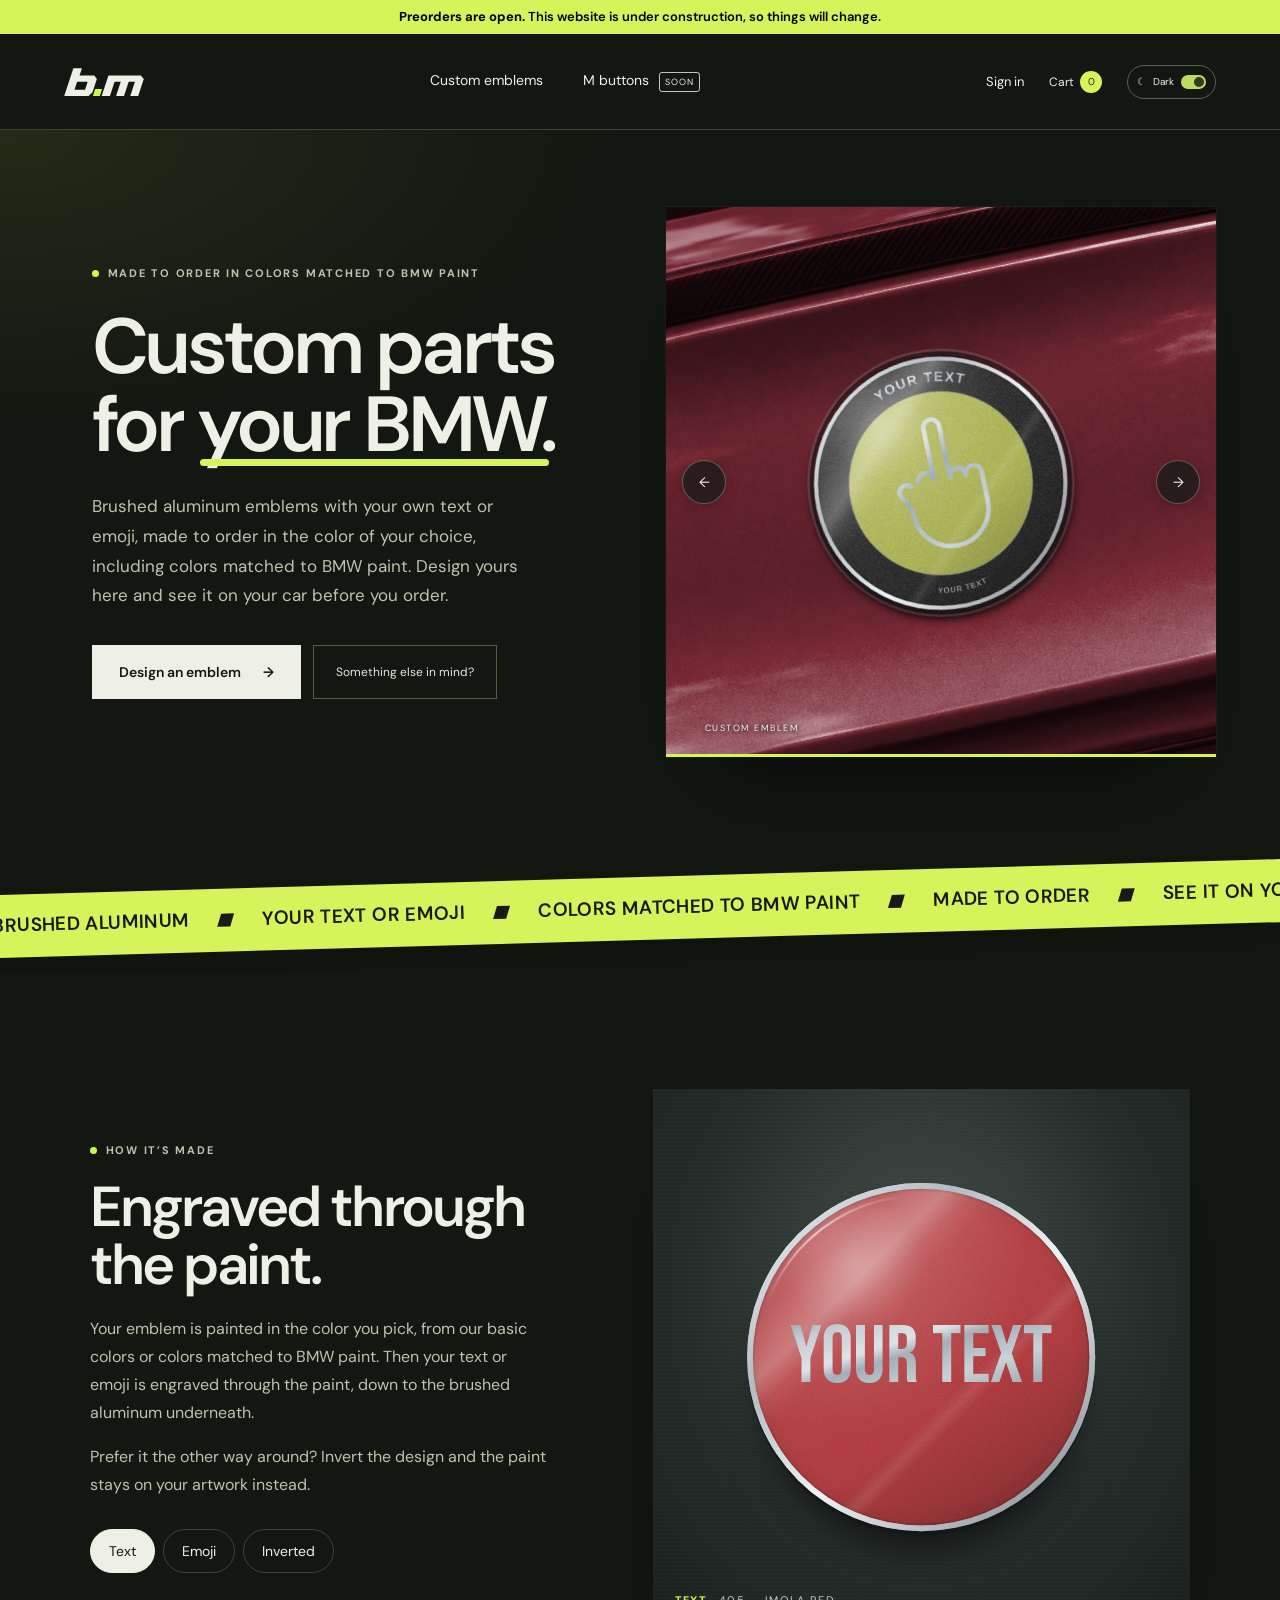
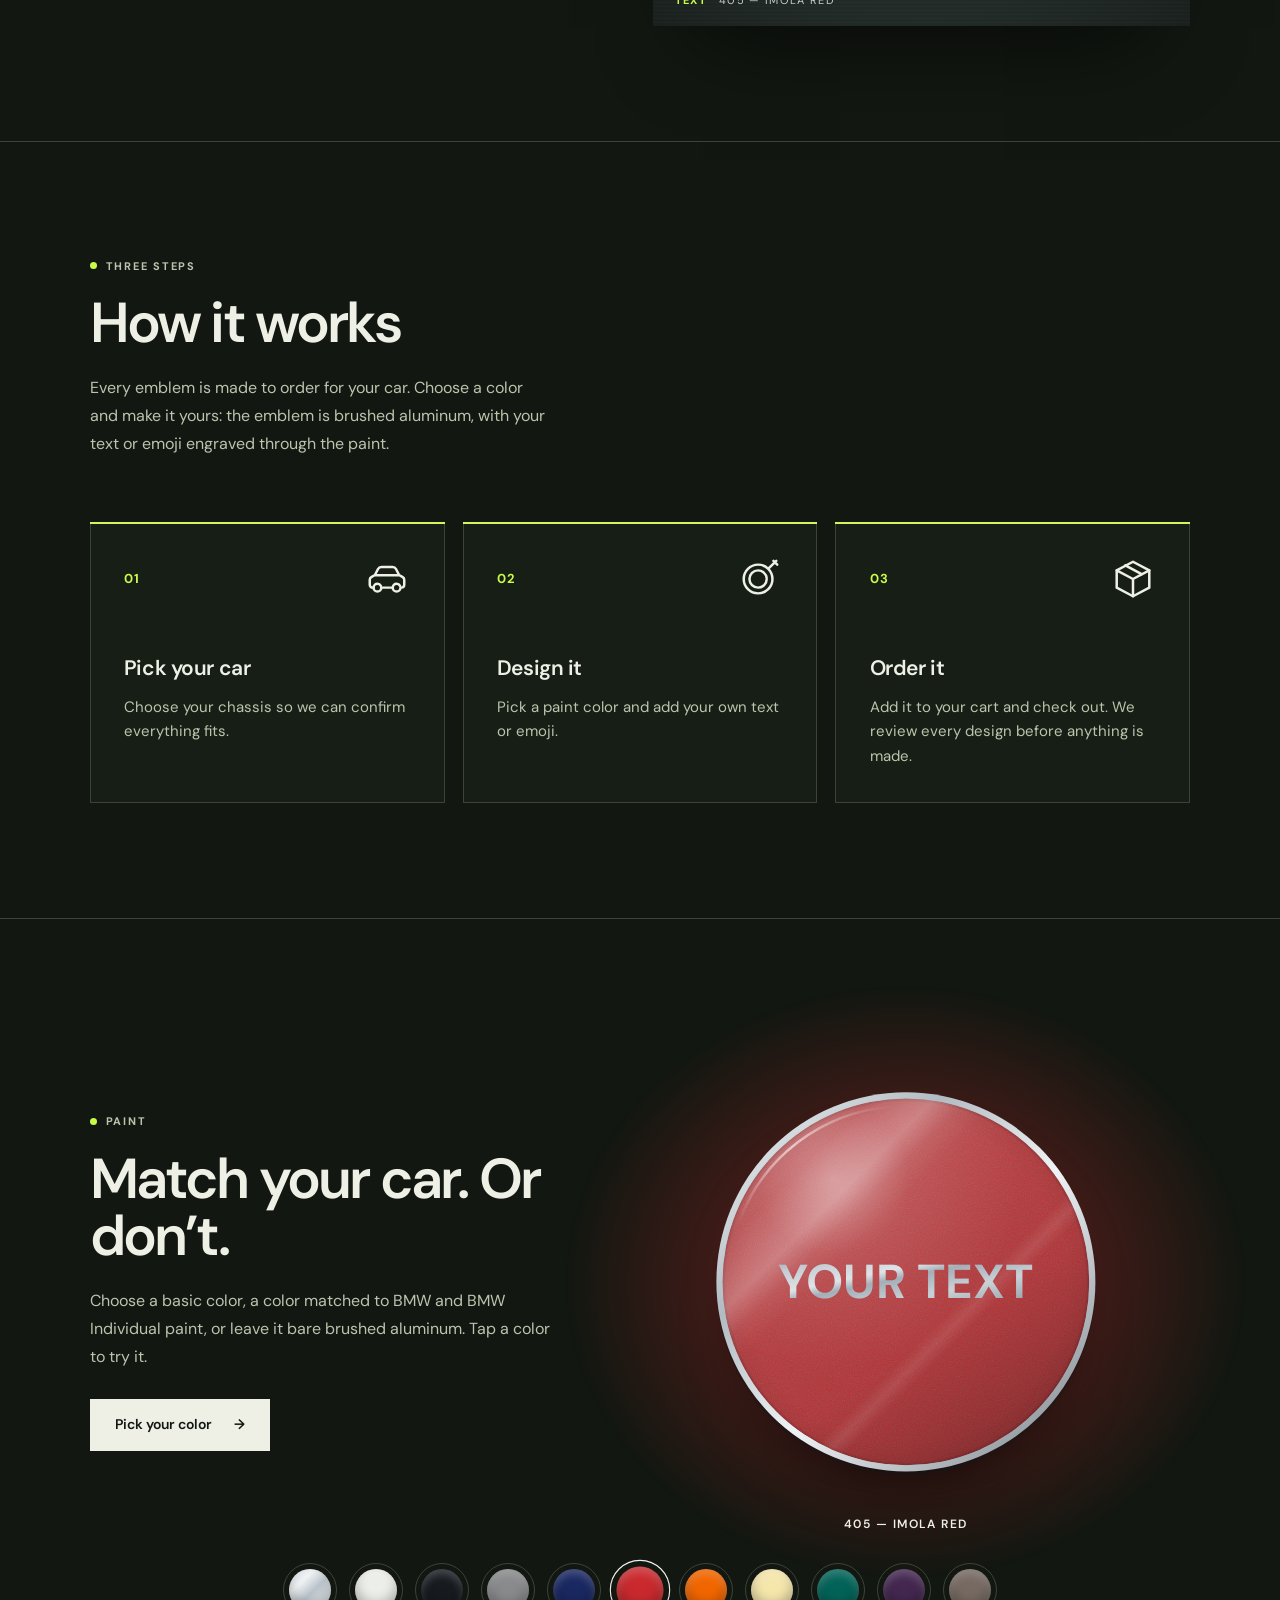
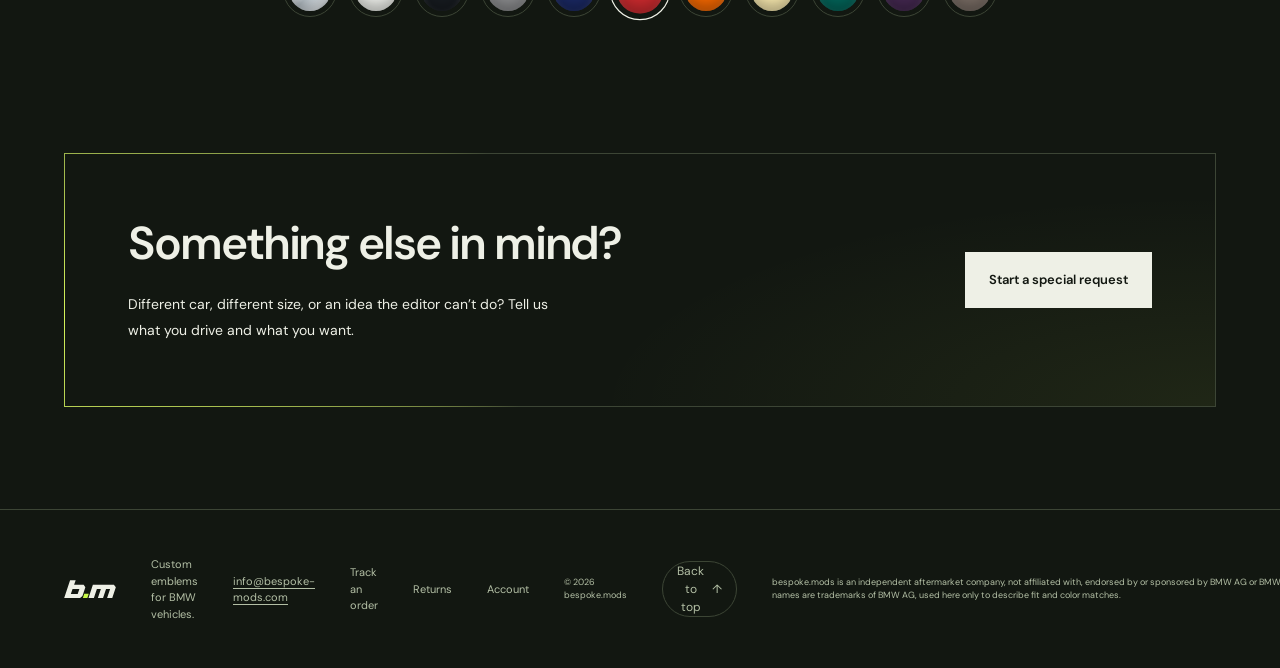
==== commit 9e56950e: "deploy source 91fdf0d" ====
--- a/index.html
+++ b/index.html
@@ -7,7 +7,7 @@
     <meta name="theme-color" content="#121711" />
     <meta name="description" content="bespoke.mods — personalized brushed aluminum emblems made to fit BMW vehicles, made to order in your choice of color, including colors matched to BMW paint. Independent; not affiliated with BMW." />
     <title>bespoke.mods — Custom emblems for BMW vehicles</title>
-    <script type="module" crossorigin src="/assets/main-DAhSnp9I.js"></script>
+    <script type="module" crossorigin src="/assets/main-qkFj1Hms.js"></script>
     <link rel="modulepreload" crossorigin href="/assets/emoji-index-DCLqQLxp.js">
     <link rel="modulepreload" crossorigin href="/assets/text-fonts-DUyKRdRp.js">
     <link rel="stylesheet" crossorigin href="/assets/text-fonts-IhPJM7N6.css">
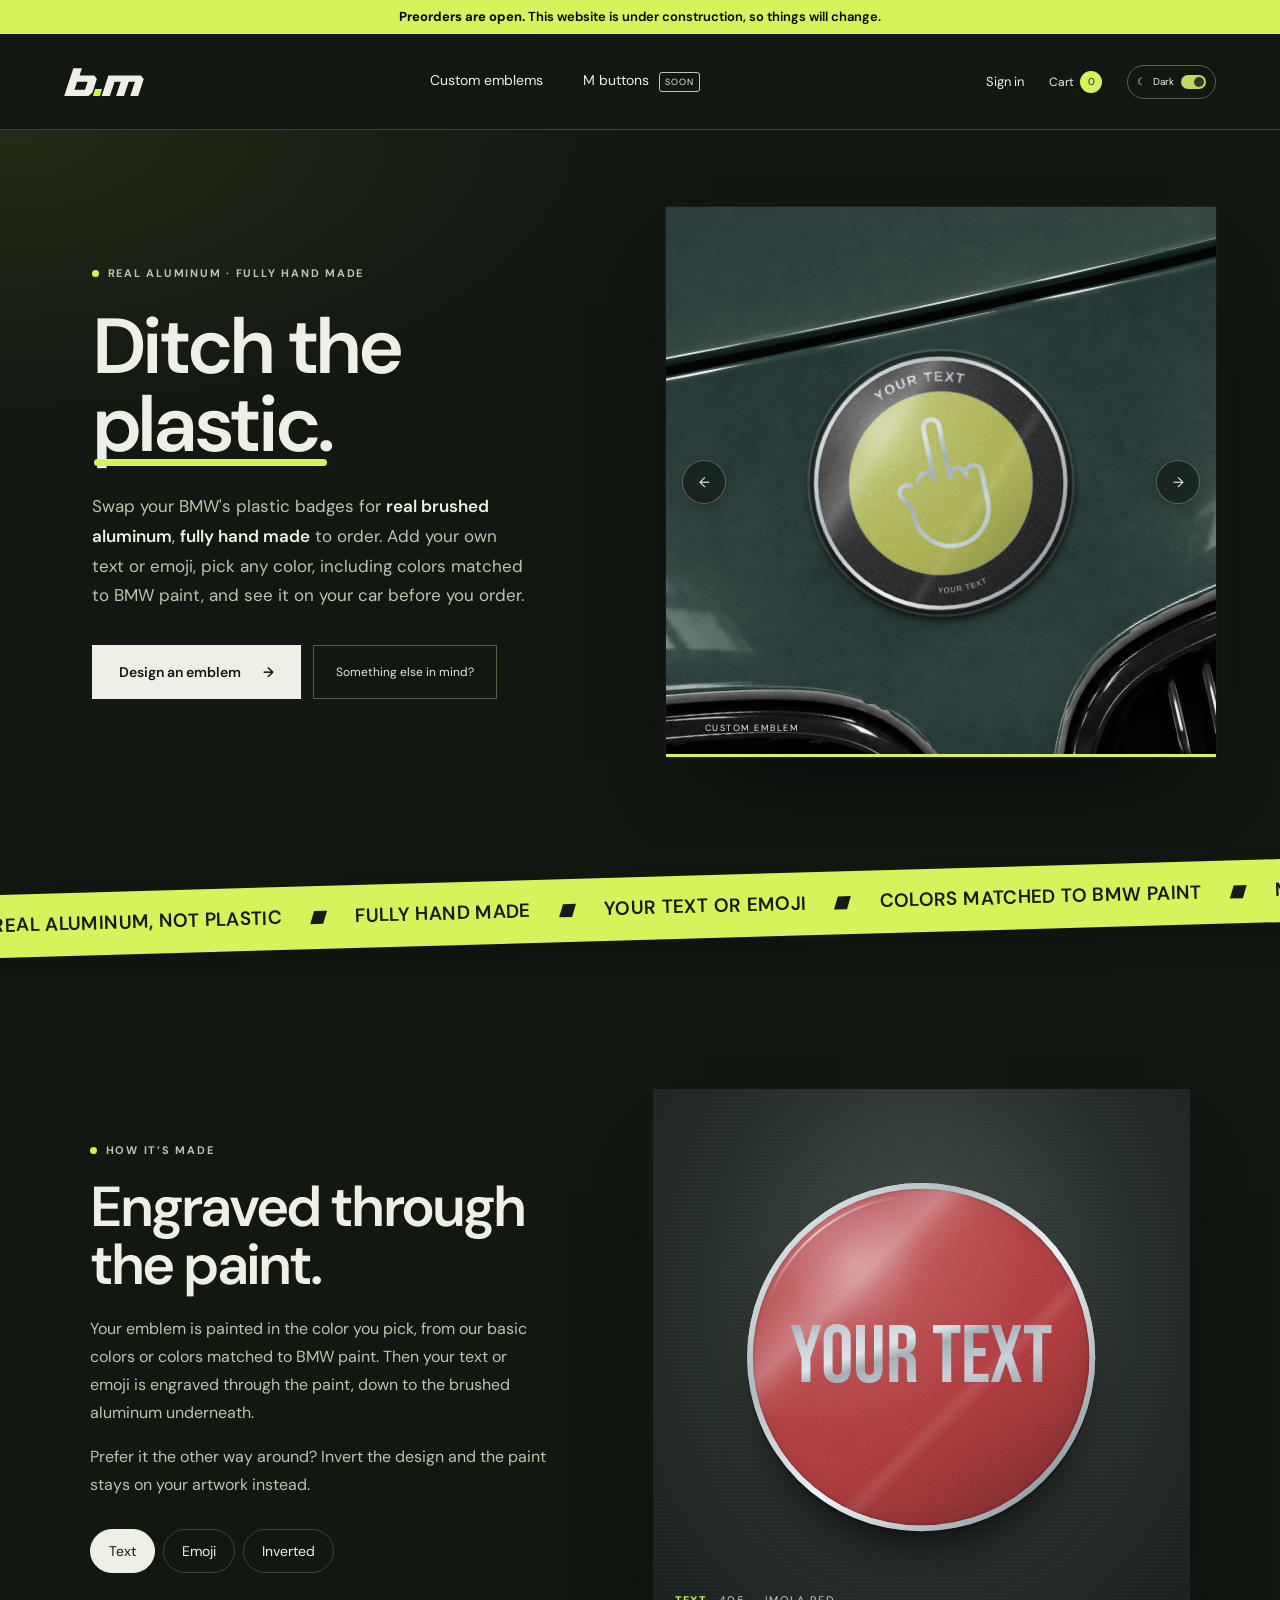
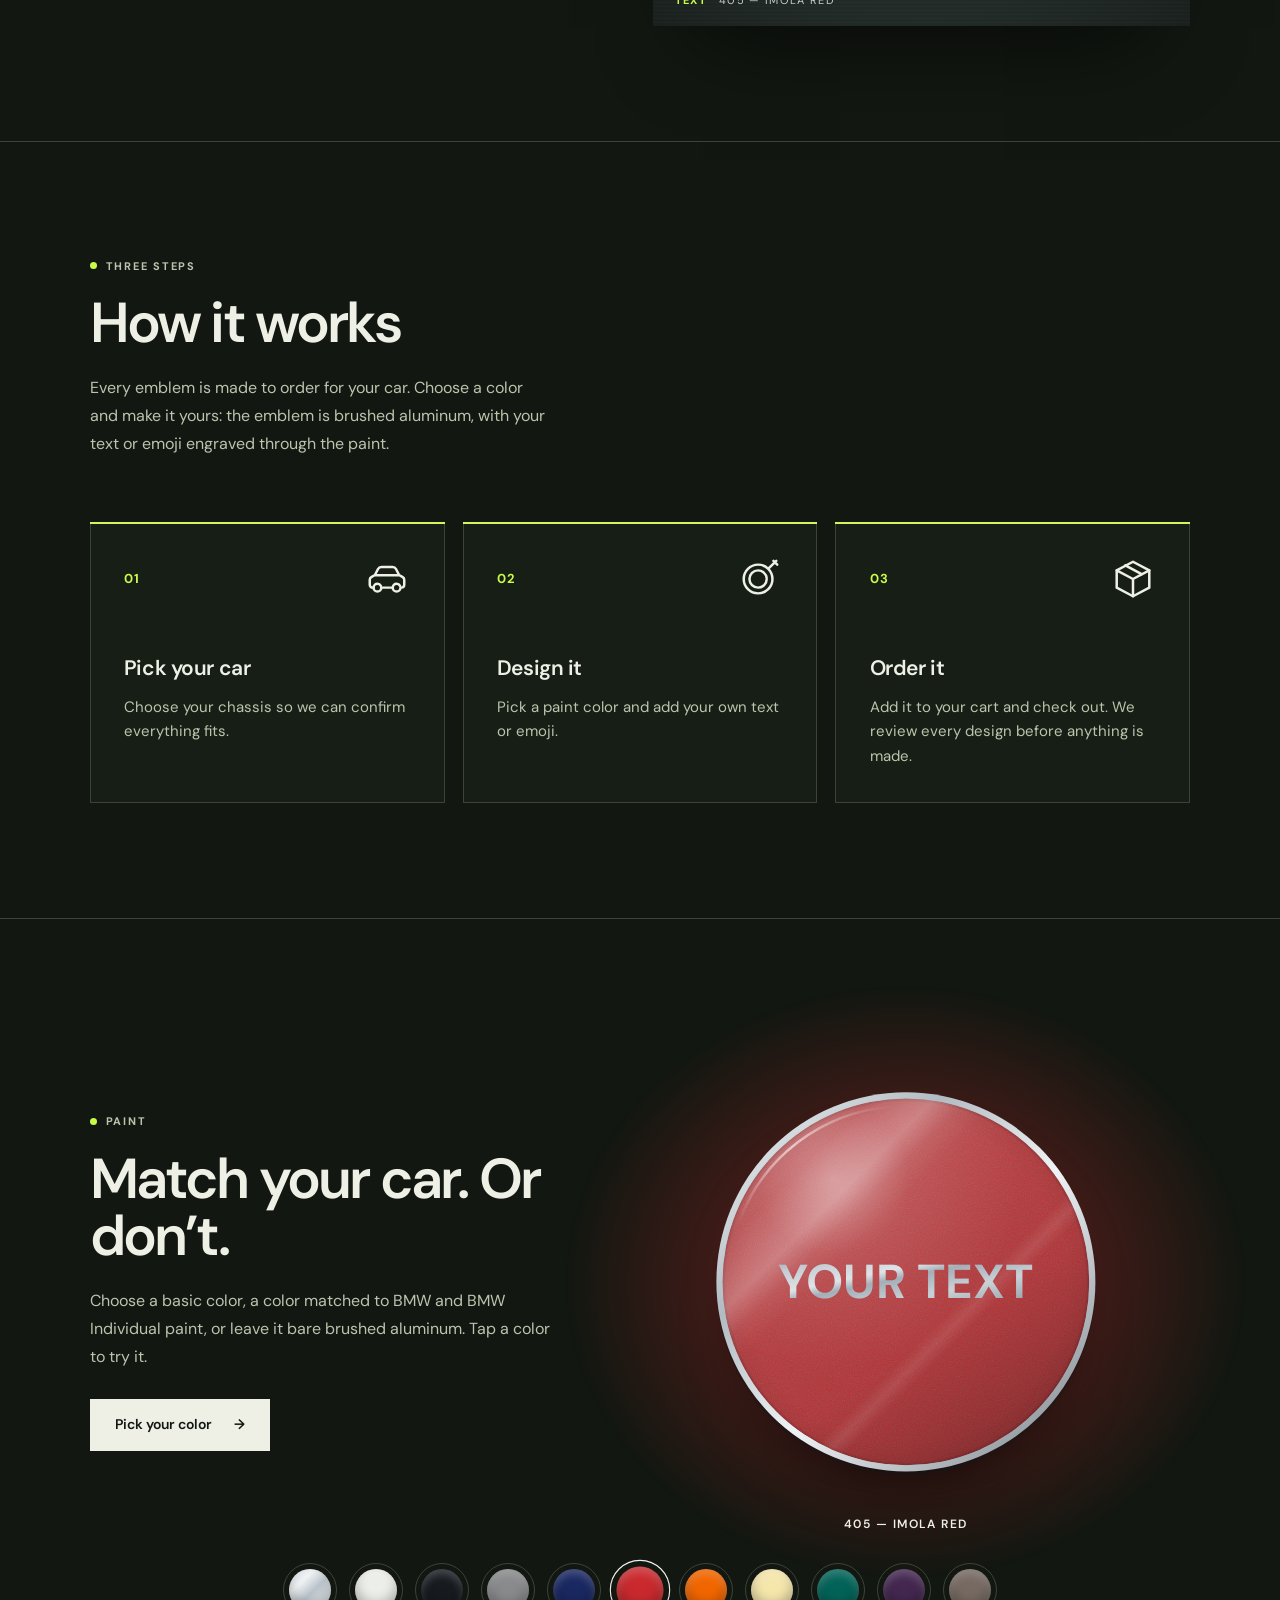
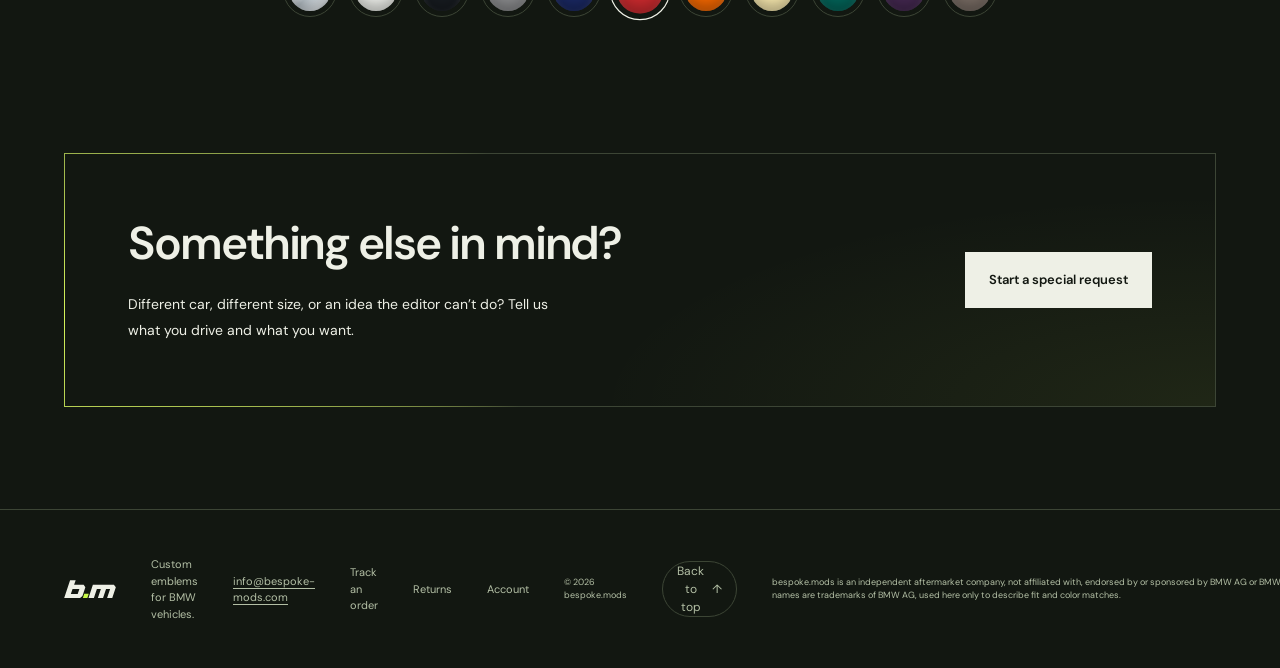
==== commit 271efb65: "deploy source f9fff0b" ====
--- a/index.html
+++ b/index.html
@@ -7,11 +7,11 @@
     <meta name="theme-color" content="#121711" />
     <meta name="description" content="bespoke.mods — personalized brushed aluminum emblems made to fit BMW vehicles, made to order in your choice of color, including colors matched to BMW paint. Independent; not affiliated with BMW." />
     <title>bespoke.mods — Custom emblems for BMW vehicles</title>
-    <script type="module" crossorigin src="/assets/main-qkFj1Hms.js"></script>
+    <script type="module" crossorigin src="/assets/main-CU2TgZy8.js"></script>
     <link rel="modulepreload" crossorigin href="/assets/emoji-index-DCLqQLxp.js">
     <link rel="modulepreload" crossorigin href="/assets/text-fonts-DUyKRdRp.js">
     <link rel="stylesheet" crossorigin href="/assets/text-fonts-IhPJM7N6.css">
-    <link rel="stylesheet" crossorigin href="/assets/main-CbnBmjiL.css">
+    <link rel="stylesheet" crossorigin href="/assets/main-CWR0CQpD.css">
   </head>
   <body>
     <div id="root"></div>
--- a/assets/main-CWR0CQpD.css
+++ b/assets/main-CWR0CQpD.css
@@ -0,0 +1 @@
+.cm-color-picker{text-align:left;min-width:0;margin:14px 0;position:relative}.cm-color-picker-label{margin-bottom:8px;font-size:12px}.cm-color-current{align-items:center;gap:10px;display:flex}.cm-color-current>span{overflow-wrap:anywhere;font-size:12px}.cm-color-picker .cm-color-trigger{cursor:pointer;border:1px solid #89917e;border-radius:3px;flex:0 0 40px;width:40px;height:40px;min-height:40px;padding:0;display:block;box-shadow:inset 0 0 0 2px #ffffff80}.cm-color-picker .cm-color-popover{color:#24281f;z-index:30;background:#f5f5ef;border:1px solid #a3aa96;border-radius:6px;width:min(310px,100vw - 48px);padding:14px;position:absolute;top:100%;left:0;box-shadow:0 10px 30px #0004}.cm-color-picker-end .cm-color-popover{left:auto;right:0}.cm-color-popover-heading{justify-content:space-between;align-items:center;font-size:13px;display:flex}.cm-color-picker .cm-color-popover-heading button{color:inherit;cursor:pointer;background:0 0;border:0;width:32px;min-height:32px;padding:0;font-size:24px}.cm-color-picker .cm-color-popover input{color:#24281f;background:#fff;border:1px solid #a3aa96;width:100%;min-height:38px;margin:10px 0;padding:8px;font:13px system-ui;display:block}.cm-color-grid{grid-template-columns:repeat(7,minmax(0,1fr));gap:7px;max-height:230px;padding:3px;display:grid;overflow-y:auto}.cm-color-picker .cm-color-grid button{aspect-ratio:1;cursor:pointer;border:1px solid #929b88;border-radius:2px;width:100%;min-height:28px;margin:0;padding:0;font:700 15px system-ui}.cm-color-grid button[aria-pressed=true]{outline-offset:1px;outline:2px solid #24281f}.cm-color-popover small{margin-top:10px;font-size:10px;display:block}.cm-color-popover p{font-size:12px}.cm-color-picker:focus-within{z-index:31}.cm-tour-background>.cm-color-picker{width:40px;margin:0;position:absolute;top:0;right:0}.cm-tour-background .cm-color-picker-label{text-align:right;width:60px;font-size:9px;position:absolute;top:45px;right:0}.cm-tour-background .cm-color-current>span{display:none}.cm-tour-background .cm-color-popover{top:62px}.cm-color-picker .cm-color-grid button:disabled{opacity:.28;filter:grayscale();cursor:not-allowed;box-shadow:inset 0 0 0 2px #888}.cm-color-stock-note{font-size:11px!important}.cm-color-picker>.cm-color-stock-note{color:inherit;opacity:.75;margin:7px 0 0}.cm-tour-background .cm-color-picker>.cm-color-stock-note{text-align:right;width:176px;position:absolute;top:58px;right:0;font-size:10px!important}.cm-color-groups{max-height:300px;overflow-y:auto}.cm-color-groups .cm-color-grid{max-height:none;overflow:visible}.cm-color-popover .cm-color-group-title{letter-spacing:.04em;text-transform:uppercase;margin:10px 0 4px;font-size:11px;font-weight:700}.cm-color-groups>div:first-child .cm-color-group-title{margin-top:0}.cm-color-current .cm-color-extra{font-size:11px;font-weight:700}.cm-color-picker .cm-color-bmw-link{color:#24281f;width:100%;font:inherit;text-align:left;cursor:pointer;background:#fff;border:1px solid #89917e;border-radius:4px;align-items:center;gap:10px;margin:12px 0 4px;padding:10px 12px;display:flex}.cm-color-picker .cm-color-bmw-link:hover{border-color:#24281f}.cm-color-bmw-link>span:nth-child(2){flex:1;gap:2px;display:grid}.cm-color-bmw-link strong{font-size:13px}.cm-color-popover .cm-color-bmw-link small{margin:0;font-size:11px}.cm-color-bmw-dots{display:flex}.cm-color-bmw-dots span{border:1px solid #fff;border-radius:50%;width:16px;height:16px;margin-left:-4px}.cm-color-bmw-dots span:first-child{margin-left:0}.cm-color-view-heading{justify-content:space-between;align-items:center;gap:8px;margin-top:8px;display:flex}.cm-color-picker .cm-color-back{color:inherit;cursor:pointer;background:0 0;border:0;padding:4px 0;font:600 12px system-ui;text-decoration:underline}.cm-color-view-heading .cm-color-group-title{margin:0}.cm-color-picker .cm-color-popover:focus{outline:none}.cm-color-picker .cm-color-hex{border-top:1px solid #d6d9cf;gap:6px;margin:12px 0 4px;padding-top:10px;display:grid}.cm-color-picker .cm-color-hex label{font-size:12px}.cm-color-picker .cm-color-hex label small{opacity:.75;margin-left:4px}.cm-color-picker .cm-color-hex-row{align-items:center;gap:8px;display:flex}.cm-color-picker .cm-color-hex-row input{text-transform:uppercase;flex:1;min-width:0;margin:0;font-family:ui-monospace,Menlo,Consolas,monospace;font-size:16px}.cm-color-picker .cm-color-hex-row input[aria-invalid=true]{border-color:#b3261e}.cm-color-picker .cm-color-hex-swatch{background-image:linear-gradient(45deg,#ddd 25%,#0000 25% 75%,#ddd 75%);border:1px solid #89917e;border-radius:50%;flex:none;width:28px;height:28px}.cm-color-picker .cm-color-hex-row button{white-space:nowrap;flex:none}.cm-color-picker .cm-color-hex>small{opacity:.75;font-size:11px}@font-face{font-family:DM Sans;font-style:normal;font-weight:400;font-display:swap;src:url(/assets/dm-sans-400-CB7WfZ8W.ttf)format("truetype")}@font-face{font-family:DM Sans;font-style:normal;font-weight:500;font-display:swap;src:url(/assets/dm-sans-500-DCQhiIS7.ttf)format("truetype")}@font-face{font-family:DM Sans;font-style:normal;font-weight:600;font-display:swap;src:url(/assets/dm-sans-600-CYvJJk-g.ttf)format("truetype")}@font-face{font-family:DM Sans;font-style:normal;font-weight:700;font-display:swap;src:url(/assets/dm-sans-700-BQ0abr9c.ttf)format("truetype")}.cmods{--lime:#d5f35a;--paper:#eeeee7;--ink:#181a17;background:var(--paper);color:var(--ink);min-height:100vh;font-family:DM Sans,Arial,sans-serif;font-size:14px;line-height:1.5}.cmods *{box-sizing:border-box}.cmods a{color:inherit;text-decoration:none}.cmods button,.cmods input,.cmods select{font:inherit}.cmods button{cursor:pointer}.cmods :focus-visible{outline-offset:4px;outline:3px solid #719409}.cm-header{border-bottom:1px solid #cccec3;justify-content:space-between;align-items:center;gap:24px;height:96px;padding:0 5%;display:flex}.cm-logo{letter-spacing:-1px;align-items:baseline;font-family:DM Sans,Arial,sans-serif;font-size:36px;font-weight:700;line-height:1;display:inline-flex}.cm-header nav{align-items:center;gap:40px;display:flex}.cm-header nav a{border-bottom:2px solid #0000;padding:12px 0}.cm-header nav a.active{border-color:var(--ink)}.cm-header small{letter-spacing:1px;border:1px solid #c2c5b9;border-radius:3px;margin-left:6px;padding:3px 5px;font-size:9px}.cm-nav-cta{font-weight:700}.cm-nav-cta span{margin-left:24px}.cm-hero{grid-template-columns:1fr 1fr;min-height:650px;display:grid}.cm-hero-copy{padding:70px 8% 65px 10%}.cm-eyebrow{letter-spacing:2px;margin:0 0 28px;font-size:10px;font-weight:700}.cm-eyebrow>span{background:#79942a;border-radius:50%;width:7px;height:7px;margin-right:9px;display:inline-block}.cmods h1,.cmods h2,.cmods h3,.cmods p{color:inherit}.cmods h1{letter-spacing:-.045em;margin:0 0 25px;font-family:DM Sans,Arial,sans-serif;font-size:clamp(40px,4.5vw,72px);font-weight:600;line-height:1.08}.cm-hero h1{font-size:clamp(30px,5.2vw,84px);line-height:1.08}.cm-hero h1>span{color:#7b902d}.cm-intro{max-width:350px;margin-bottom:30px;font-size:16px;line-height:1.8;color:#63665b!important}.cm-button{border:1px solid var(--ink);background:var(--ink);justify-content:space-between;align-items:center;gap:34px;padding:17px 23px;font-size:13px;font-weight:600;display:inline-flex;color:var(--paper)!important}.cm-button:hover{background:#3b4423}.cm-hero-meta{color:#75786c;align-items:center;gap:13px;margin-top:38px;font-size:10px;line-height:1.7;display:flex}.cm-hero-meta strong{color:var(--ink);font-weight:400}.cm-mini-badge{border:1px solid #969b8b;border-radius:50%;place-items:center;width:40px;height:40px;font-size:8px;font-weight:700;display:grid}.cm-product-stage{color:#d5daca;background-color:#232921;background-image:radial-gradient(at 50% 40%,#424b37 0,#0000 65%),repeating-linear-gradient(0deg,#0000,#0000 3px,#ffffff02 4px);background-position:0 0;background-repeat:repeat;background-size:auto;background-attachment:scroll;background-origin:padding-box;background-clip:border-box;place-items:center;min-height:600px;display:grid;position:relative;overflow:hidden}.cm-stage-label,.cm-stage-bottom{letter-spacing:1.8px;color:#acb4a1;z-index:2;justify-content:space-between;gap:12px;font-size:9px;display:flex;position:absolute;left:7%;right:7%}.cm-stage-label{top:32px}.cm-stage-bottom{font-size:8px;bottom:30px}.cm-hero-emblem{filter:drop-shadow(12px 35px 22px #0009);z-index:1;width:76%;transform:rotate(-15deg)}.cm-emblem{width:100%;height:auto;display:block}.cm-orbit{aspect-ratio:1;border:1px solid #c9d4b414;border-radius:50%;width:110%;position:absolute;transform:rotate(-30deg)scaleY(.7)}.cm-orbit:after{content:"";border:1px solid #c9d4b411;border-radius:50%;position:absolute;inset:45px}.cm-callout{letter-spacing:2px;color:var(--lime);z-index:2;font-size:9px;line-height:1.8;position:absolute;bottom:90px;right:7%}.cm-strip{background:var(--lime);letter-spacing:2px;justify-content:space-around;align-items:center;gap:18px;padding:20px;font-size:10px;font-weight:700;display:flex}.cm-strip b{font-size:22px;font-weight:400}.cm-details{grid-template-columns:1fr 1fr;gap:9%;padding:90px 7%;display:grid}.cmods h2{letter-spacing:-.035em;margin:0 0 22px;font-family:DM Sans,Arial,sans-serif;font-size:clamp(30px,3.1vw,46px);font-weight:600;line-height:1.16}.cm-details>div>p:last-child{color:#707466;max-width:350px;line-height:1.8}.cm-steps article{border-bottom:1px solid #cdd0c3;gap:25px;padding:22px 0;display:flex}.cm-steps article:first-child{border-top:1px solid #cdd0c3}.cm-steps article>span{color:#787f68;font-size:11px}.cm-steps article>span:last-child{margin-left:auto}.cm-steps h3{margin:0 0 6px;font-size:16px;font-weight:600}.cm-steps p{color:#75796b;margin:0;font-size:12px}.cm-next{background:#e0e2d6;flex-wrap:wrap;align-items:center;gap:32px;margin:0 5% 65px;padding:35px;display:flex}.cm-next .cm-eyebrow{margin:0}.cm-next h2{margin:0;font-size:28px}.cm-next>a{border-bottom:1px solid;margin-left:auto;padding-bottom:5px;font-size:12px}.cm-footer{color:#75796c;border-top:1px solid #ced1c3;align-items:center;gap:35px;padding:35px 5%;font-size:11px;display:flex}.cm-footer .cm-logo{color:var(--ink);font-size:27px}.cm-footer>span{margin-left:auto;font-size:9px}.cm-footer small{font-size:9px}.cm-coming{min-height:650px;padding:90px 8%;position:relative;overflow:hidden}.cm-coming h1{z-index:1;font-size:clamp(40px,5.5vw,84px);position:relative}.cm-coming>p:not(.cm-eyebrow){color:#6c7260;max-width:420px;margin-bottom:30px}.cm-outline-wheel{color:#d5d9c8;pointer-events:none;font-size:540px;line-height:1.2;position:absolute;top:0;right:7%}.cm-editor{padding:40px 5% 70px}.cm-editor-heading{justify-content:space-between;align-items:center;gap:20px;margin-bottom:32px;display:flex}.cm-editor-heading .cm-eyebrow{margin-bottom:16px}.cm-editor h1{margin:0;font-size:clamp(36px,4.2vw,60px)}.cm-pill{letter-spacing:1.5px;border:1px solid #c1c6b4;border-radius:30px;padding:8px 12px;font-size:9px}.cm-workspace{border:1px solid #c9cdbf;grid-template-columns:1.2fr 1fr;align-items:start;display:grid}.cm-preview{color:#afb9a2;background:#252c22 radial-gradient(at 50% 40%,#46503b,#0000 70%);justify-content:center;align-items:center;min-height:640px;padding:90px 35px;display:flex;position:sticky;top:20px}.cm-preview .cm-emblem{filter:drop-shadow(0 25px 20px #0007);max-width:430px}.cm-preview-top,.cm-preview-bottom{letter-spacing:1px;justify-content:space-between;gap:20px;font-size:9px;display:flex;position:absolute;left:25px;right:25px}.cm-preview-top{top:25px}.cm-preview-bottom{bottom:25px}.cm-controls{background:#f5f5ef;padding:30px}.cm-controls-title h2{letter-spacing:-.025em;margin-bottom:5px;font:600 23px/1.3 DM Sans,Arial,sans-serif}.cm-controls-title>p{color:#7d8370;margin-top:0;font-size:13px}.cm-controls fieldset{border:0;border-top:1px solid #d6d9cb;min-width:0;margin:28px 0 0;padding:20px 0 0}.cm-controls legend{letter-spacing:1px;padding-right:12px;font-size:10px;font-weight:700}.cm-controls label{flex:1;min-width:0;margin-bottom:15px;font-size:12px;display:block}.cm-controls label>span{float:right;color:#8b917d}.cm-controls input,.cm-controls select{color:#24281f;background:#fff;border:1px solid #cbd0bf;border-radius:0;width:100%;min-height:44px;margin-top:7px;padding:11px;font-size:14px;display:block}.cm-controls input[type=color]{cursor:pointer;height:42px;padding:5px}.cm-color-row{gap:14px;display:flex}.cm-options{gap:8px;margin-bottom:20px;display:flex}.cm-options button{background:0 0;border:1px solid #cbd0bf;flex:1;padding:10px;font-size:11px}.cm-options button[aria-pressed=true]{color:#e5efcc;background:#252c22;border-color:#252c22}.cm-note{font-size:12px;line-height:1.7;color:#787f6b!important}.cm-editor-actions{gap:10px;margin-top:25px;display:flex}.cm-editor-actions>*{flex:1;justify-content:center;padding:13px 12px;font-size:11px}.cm-secondary{color:#333a28;background:0 0;border:1px solid #bcc2ae}.cm-feedback{min-height:18px;font-size:11px;color:#546525!important}.cm-reset{color:#747d64;background:0 0;border:0;border-bottom:1px solid #929b80;padding:0;font-size:10px}@media (width<=850px){.cm-header{gap:15px;height:80px}.cm-header nav{gap:20px;font-size:12px}.cm-nav-cta{display:none}.cm-hero-copy{padding:50px 8%}.cm-intro{font-size:13px}.cm-eyebrow{letter-spacing:1.2px;font-size:10px}.cm-product-stage{min-height:510px}.cm-stage-label{letter-spacing:1px;font-size:7px}.cm-stage-bottom{letter-spacing:.5px;font-size:6px}.cm-details{gap:6%;padding:60px 6%}.cm-next{gap:20px}.cm-workspace{grid-template-columns:1fr 1fr}.cm-preview{min-height:470px;padding:65px 15px}.cm-preview-bottom{flex-direction:column;gap:4px;font-size:8px}.cm-controls{padding:23px}.cm-editor-actions{flex-direction:column}.cm-footer{gap:20px}.cm-footer>p{display:none}}@media (width<=600px){.cm-logo{font-size:30px}.cm-header nav{gap:16px;font-size:12px}.cm-header small{margin-left:3px;font-size:7px}.cm-hero{grid-template-columns:1fr}.cm-hero-copy{padding:45px 7%}.cm-hero h1{font-size:clamp(34px,10vw,56px)}.cm-intro{max-width:320px;font-size:14px}.cm-hero-meta{margin-top:25px}.cm-product-stage{min-height:430px}.cm-hero-emblem{width:70%;max-width:360px}.cm-stage-label{font-size:9px}.cm-stage-bottom{font-size:7px}.cm-strip{letter-spacing:.6px;gap:8px;padding:14px 10px;font-size:7px}.cm-strip b{font-size:16px}.cm-details{grid-template-columns:1fr;gap:25px;padding:50px 7%}.cm-details h2{font-size:clamp(30px,8vw,40px)}.cm-next{gap:15px;padding:25px}.cm-next>a{margin-left:0}.cm-footer{flex-wrap:wrap;padding:25px 7%}.cm-footer>span{font-size:8px}.cm-footer small{width:100%}.cm-editor{padding:30px 5%}.cm-editor h1{font-size:clamp(30px,7.5vw,44px)}.cm-pill{white-space:nowrap;padding:6px;font-size:7px}.cm-workspace{grid-template-columns:1fr}.cm-preview{min-height:390px;padding:50px;position:relative;top:0}.cm-preview .cm-emblem{max-width:310px}.cm-preview-bottom{flex-direction:row}.cm-controls{padding:25px}.cm-editor-actions{flex-direction:row}.cm-coming{min-height:600px;padding:70px 7%}.cm-coming h1{font-size:clamp(38px,10vw,58px)}.cm-outline-wheel{opacity:.5;font-size:390px;right:-180px}}.cmods{--lightningcss-light:initial;--lightningcss-dark: ;color-scheme:light}body{background:#eeeee7}.cmods{font-kerning:normal}.cm-special-cta{text-align:left;justify-content:space-between;align-items:center;gap:18px;max-width:100%;margin-top:12px;padding:14px 18px;display:flex;font-size:12px!important}.cm-special-cta:hover{background:#7b902d18}.cm-special-order{border-top:1px solid #cdd0c3;grid-template-columns:1fr 1fr;gap:9%;margin:0 5% 65px;padding:45px 2%;display:grid}.cm-special-order>div,.cm-special-form{min-width:0}.cm-special-order>div>p:last-child{max-width:350px;line-height:1.8}#special-order-heading{scroll-margin-top:30px}.cm-special-subheading{margin:0 0 18px;font-size:20px;font-weight:600;line-height:1.4}.cm-special-vehicle{grid-template-columns:.8fr 1fr 1fr;gap:14px;display:grid}.cm-special-contact{grid-template-columns:1fr 1fr;gap:14px;display:grid}.cm-special-contact label{min-width:0}@media (width<=600px){.cm-special-contact{grid-template-columns:1fr;gap:0}}.cm-special-form label{margin-bottom:18px;font-size:12px;display:block}.cm-special-form input,.cm-special-form textarea{color:#24281f;width:100%;min-height:44px;font:inherit;background:#fff;border:1px solid #cbd0bf;border-radius:0;margin-top:7px;padding:11px;font-size:14px;display:block}.cm-special-form textarea{resize:vertical}.cm-queue-save{border:1px solid #8e977766;margin-top:32px;padding:28px}.cm-queue-save h2{font-size:26px}.cm-queue-save>p{max-width:650px}.cm-queue-save fieldset{border:0;min-width:0;margin:24px 0;padding:0}.cm-queue-contact{grid-template-columns:repeat(3,minmax(0,1fr));gap:18px;display:grid}.cm-queue-save label{margin-bottom:16px;font-size:12px;display:block}.cm-queue-save input,.cm-queue-save textarea{background:var(--paper);width:100%;min-height:44px;color:var(--ink);font:inherit;border:1px solid #8e9777;margin-top:7px;padding:12px;font-size:16px;display:block}.cm-queue-save textarea{resize:vertical}.cm-queue-receipt{border:1px solid #849a43;margin-top:20px;padding:18px}.cm-queue-reference,.cm-queue-receipt span{overflow-wrap:anywhere}.cm-queue-notes{white-space:pre-wrap;overflow-wrap:anywhere}.cm-queue-admin .cm-order-list a{gap:20px}.cm-queue-admin .cm-order-list span{overflow-wrap:anywhere}.cm-queue-admin .cm-order-tools{margin:24px 0}.cm-queue-history{margin-top:25px}.cm-queue-save button:disabled{cursor:wait;opacity:.65}.cm-sr-only{clip-path:inset(50%);white-space:nowrap;border:0;width:1px;height:1px;margin:-1px;padding:0;position:absolute;overflow:hidden}@media (width<=700px){.cm-queue-contact{grid-template-columns:1fr;gap:0}.cm-queue-save{padding:20px}.cm-queue-admin .cm-order-list a{grid-template-columns:1fr;gap:8px}}.cm-special-note{font-size:12px;line-height:1.7}.cmods[data-theme=dark] .cm-special-order{border-color:#3c4535}.cm-special-cta-band{border-top:1px solid #cdd0c3;flex-wrap:wrap;justify-content:space-between;align-items:center;gap:24px 9%;margin:0 5% 65px;padding:45px 2%;display:flex}.cm-special-cta-band>div>p{max-width:420px;margin-bottom:0;line-height:1.8}.cmods[data-theme=dark] .cm-special-cta-band{border-color:#3c4535}.cm-special-page{padding-top:28px}.cm-special-page .cm-back-link{text-underline-offset:3px;margin:0 5% 8px;padding:10px 2%;text-decoration:underline;display:inline-block}.cm-special-page .cm-special-order{border-top:0;padding-top:10px}.cm-special-page #special-order-heading:focus{outline:none}.cm-vehicle-picker{grid-template-columns:minmax(0,1fr) minmax(0,2fr);gap:0 10px;display:grid}.cm-vehicle-picker .cm-vehicle-missing{grid-column:1/-1}.cm-vehicle-picker .cm-vehicle-missing a{text-underline-offset:3px;text-decoration:underline}@media (width<=600px){.cm-vehicle-picker{grid-template-columns:minmax(0,1fr) minmax(0,1fr)}}.cm-reveal-ready [data-reveal]{opacity:0;transition:opacity .7s,translate .7s cubic-bezier(.2,.7,.2,1);transition-delay:var(--reveal-delay,0s);translate:0 22px}.cm-reveal-ready [data-reveal].is-revealed{opacity:1;translate:0}.cm-reveal-reset [data-reveal]{transition:none!important}@media (prefers-reduced-motion:reduce){.cm-reveal-ready [data-reveal]{opacity:1;transition:none;translate:none}}a.cm-special-cta{width:fit-content;text-decoration:none}.cm-special-page .cm-special-order h1{margin-top:0;font-size:clamp(30px,4vw,44px);line-height:1.1}.cmods[data-theme=dark] .cm-special-form input,.cmods[data-theme=dark] .cm-special-form textarea{color:#edf1e5;background:#121a11;border-color:#4c5742}.cmods[data-theme=dark] .cm-special-form input::placeholder,.cmods[data-theme=dark] .cm-special-form textarea::placeholder{color:#9ca98f}@media (width<=850px){.cm-special-order{gap:6%}.cm-special-vehicle{grid-template-columns:1fr;gap:0}}@media (width<=600px){.cm-special-order{grid-template-columns:1fr;gap:20px;margin-bottom:40px;padding:35px 2%}.cm-special-form input,.cm-special-form textarea{font-size:16px}}.cm-hero-copy,.cm-controls,.cm-details>div{min-width:0}.cm-controls-title h2{line-height:1.3}@media (width<=600px){.cm-editor-heading{flex-wrap:wrap}.cm-controls input,.cm-controls select{font-size:16px}.cm-preview-bottom{letter-spacing:.04em}}.cm-color-stage{background-color:var(--cm-preview-bg);color:var(--cm-preview-ink);background-image:radial-gradient(at 45% 30%,#ffffff12,#0000 68%);transition:background-color .25s,color .25s}.cm-color-stage .cm-stage-label,.cm-color-stage .cm-stage-bottom,.cm-color-stage .cm-callout{color:inherit}.cm-bg-picker{z-index:5;letter-spacing:normal;position:absolute;top:17px;right:16px}.cm-bg-picker summary{cursor:pointer;border-radius:5px;place-items:center;width:40px;height:40px;list-style:none;display:grid}.cm-bg-picker summary::-webkit-details-marker{display:none}.cm-bg-picker summary:hover{background:#ffffff18}.cm-bg-swatch{border:1px solid #ffffffc0;border-radius:2px;width:17px;height:17px;display:block;box-shadow:0 0 0 1px #0005}.cm-bg-panel{color:#24281f;text-align:left;background:#f5f5ef;border:1px solid #cbd0bf;border-radius:6px;width:252px;padding:16px;position:absolute;top:45px;right:0;box-shadow:0 12px 36px #0004}.cm-bg-heading{justify-content:space-between;align-items:center;gap:10px;display:flex}.cm-bg-heading strong{font-size:13px;font-weight:600}.cm-bg-heading button{color:inherit;background:0 0;border:0;width:30px;height:30px;font-size:20px;line-height:1}.cm-bg-panel p{color:#626958;margin:0 0 12px;font-size:11px}.cm-bg-options{gap:3px;display:grid}.cm-bg-options button{color:#24281f;text-align:left;background:0 0;border:1px solid #0000;border-radius:3px;align-items:center;gap:10px;width:100%;min-height:38px;padding:8px;font-size:11px;display:flex}.cm-bg-options button:hover{background:#e4e7da}.cm-bg-options button[aria-pressed=true]{background:#e6ebdc;border-color:#a7b292}.cm-bg-options button>span:first-child{border:1px solid #0002;border-radius:2px;flex-shrink:0;width:19px;height:19px}.cm-bg-check{margin-left:auto}.cm-bg-panel small{color:#6b725e;margin-top:12px;font-size:9px;line-height:1.5;display:block}@media (prefers-reduced-motion:reduce){.cm-color-stage{transition:none}}.cm-bg-panel{width:min(280px,100vw - 64px);max-height:min(360px,100svh - 150px);overflow-y:auto}.cmods .cm-bg-search{color:#24281f;background:#fff;border:1px solid #cbd0bf;border-radius:3px;width:100%;min-height:36px;margin:10px 0;padding:8px 10px;font:12px DM Sans,Arial,sans-serif;display:block}.cm-bg-filters{gap:5px;margin-bottom:10px;display:flex}.cm-bg-filters button{color:#394130;background:0 0;border:1px solid #cbd0bf;border-radius:3px;flex:1;min-height:32px;padding:6px;font-size:10px}.cm-bg-filters button[aria-pressed=true]{color:#f1f4e9;background:#252c22;border-color:#252c22}.cm-bg-options{overscroll-behavior:contain;scrollbar-width:thin;max-height:158px;padding-right:4px;overflow-y:auto}.cm-bg-empty{padding:12px 0}@media (width<=600px){.cmods .cm-bg-search{font-size:16px}}.cm-editor-tools{flex-wrap:wrap;align-items:center;gap:14px;display:flex}.cm-tour-trigger{color:#38422c;background:0 0;border:1px solid #bcc2ae;border-radius:30px;padding:9px 12px;font-size:11px!important}.cm-tour-trigger:hover{background:#e0e6d5}.cm-tour-background{z-index:5;width:40px;height:40px;position:absolute;top:17px;right:16px}.cm-tour-background .cm-bg-picker{top:0;right:0}.cm-tour-overlay{z-index:100;pointer-events:none;color:#24281f;font-family:DM Sans,Arial,sans-serif;position:fixed;inset:0}.cm-tour-spotlight{pointer-events:none;border:2px solid #d5f35a;border-radius:6px;position:fixed;box-shadow:0 0 0 100vmax #10150f35}.cm-tour-card{pointer-events:auto;color:#24281f;background:#f5f5ef;border:1px solid #cbd0bf;border-radius:8px;width:min(380px,100vw - 32px);max-height:calc(100svh - 32px);padding:24px;position:fixed;bottom:28px;right:28px;overflow-y:auto;box-shadow:0 16px 60px #0004}.cm-tour-card--engraving,.cm-tour-card--finish,.cm-tour-card--vehicle,.cm-tour-card--save{left:28px;right:auto}.cm-tour-top{justify-content:space-between;align-items:center;gap:16px;display:flex}.cm-tour-top>span{letter-spacing:1.5px;font-size:9px;font-weight:700}.cm-tour-top>button{color:#68735a;background:0 0;border:0;width:28px;height:28px;padding:0;font-size:23px}.cm-tour-progress{gap:5px;margin:12px 0 20px;display:flex}.cm-tour-progress>span{background:#dce1d2;border-radius:3px;flex:1;height:3px}.cm-tour-progress>.is-complete{background:#7b942b}.cmods .cm-tour-card h2{letter-spacing:-.03em;margin:0 0 12px;font:600 24px/1.2 DM Sans,Arial,sans-serif}.cm-tour-card h2:focus{outline:none}.cmods .cm-tour-card p{color:#626c55;margin:0;font-size:13px;line-height:1.7}.cm-tour-actions{justify-content:space-between;align-items:center;gap:10px;margin-top:24px;display:flex}.cm-tour-actions>div{gap:8px;display:flex}.cm-tour-actions .cm-button,.cm-tour-actions .cm-secondary{padding:11px 13px;font-size:11px}.cm-tour-skip{color:#626c55;background:0 0;border:0;border-bottom:1px solid #adb69e;padding:7px 0;font-size:11px!important}@media (width<=600px){.cm-tour-card,.cm-tour-card--engraving,.cm-tour-card--finish,.cm-tour-card--vehicle,.cm-tour-card--save{padding:20px;bottom:16px;left:16px;right:16px}[data-tour]{scroll-margin-bottom:270px}}.cm-upper-spacing{background:#e9ecdf;border:1px solid #d6ddc7;margin:0 0 20px;padding:14px}.cm-spacing-label{color:#4f5b40;margin-bottom:10px;font-size:11px;display:block}.cm-upper-spacing .cm-options{margin-bottom:10px}.cm-spacing-range-label output{float:right;font-variant-numeric:tabular-nums;color:#3d4d28}.cm-controls .cm-upper-spacing input[type=range]{accent-color:#617c2c;cursor:pointer;background:0 0;border:0;width:100%;min-height:30px;margin:8px 0 0;padding:0}.cm-controls .cm-upper-spacing input[type=range]:disabled{opacity:.4;cursor:not-allowed}.cm-controls .cm-spacing-range-label{margin-bottom:0}.cm-spacing-scale{color:#69745b;justify-content:space-between;font-size:10px;display:flex}.cmods .cm-spacing-hint{color:#667254;margin:6px 0 0;font-size:10px;line-height:1.6}.cm-tour-interactive{color:#66764c;margin-top:12px;font-size:10px;line-height:1.5;display:block}@media (width<=600px){.cm-editor:has(.cm-tour-overlay){padding-bottom:360px}}.cm-controls select:disabled{color:#7d8770;cursor:not-allowed;background:#eceee5}.cmods .cm-vehicle-help{color:#69745c;margin:-2px 0 18px;font-size:10px;line-height:1.7}.cm-vehicle-help a{text-underline-offset:2px;text-decoration:underline}.cm-bg-picker summary{position:relative}.cm-bg-caption{white-space:nowrap;letter-spacing:.02em;color:var(--cm-preview-ink,#eef1e7);font-size:8px;font-weight:500;line-height:1.2;position:absolute;top:36px;left:50%;transform:translate(-50%)}.cm-bg-panel{top:54px}.cm-bodywork{pointer-events:none;width:100%;height:100%;position:absolute;inset:0}.cm-mounted-emblem{z-index:1;filter:drop-shadow(0 3px 3px #0009);width:18%;transition:width .4s,left .4s,top .4s,transform .4s;position:absolute;top:20%;left:41%}.cm-preview .cm-mounted-emblem .cm-emblem{filter:none;max-width:none}.cm-mounted-emblem.is-detail{filter:drop-shadow(0 18px 24px #000a);width:min(68%,400px);top:47%;left:50%;transform:translate(-50%,-50%)}.cm-preview-top,.cm-preview-bottom{z-index:2;pointer-events:none}.cm-color-stage .cm-preview-top,.cm-color-stage .cm-preview-bottom,.cm-color-stage .cm-stage-label,.cm-color-stage .cm-stage-bottom{text-shadow:0 1px 8px #0004}.cm-color-stage .cm-stage-label,.cm-color-stage .cm-preview-top{right:205px}.cm-tour-background{width:176px}.cm-chassis-picker{width:122px;color:var(--cm-preview-ink);letter-spacing:.02em;flex-direction:column;align-items:flex-start;gap:3px;font-size:8px;display:flex;position:absolute;top:2px;right:54px}.cmods .cm-chassis-picker select{color:#f2f3ee;cursor:pointer;background:#14191be0;border:1px solid #ffffff60;border-radius:3px;width:122px;min-height:28px;padding:3px 8px;font:11px DM Sans,Arial,sans-serif}.cm-preview-view{z-index:3;color:#f5f6f0;background:#11181cdb;border:1px solid #fff5;border-radius:3px;padding:9px 12px;position:absolute;bottom:58px;left:25px;font-size:10px!important}.cm-preview-view:hover{background:#26332f}.cm-callout{text-shadow:0 1px 4px #000;bottom:84px;color:#f1f4e8!important}@media (width<=850px){.cm-color-stage .cm-stage-label,.cm-color-stage .cm-preview-top{flex-direction:column;gap:3px;font-size:7px;right:200px}}@media (width<=600px){.cmods .cm-chassis-picker select{font-size:16px}.cm-preview-view{bottom:60px;left:20px}}@media (prefers-reduced-motion:reduce){.cm-mounted-emblem{transition:none}}.cm-preview,.cm-product-stage{isolation:isolate}.cm-mounted-emblem{filter:drop-shadow(0 2px 2px #000b);width:33%;top:32%;left:33.5%}.cm-mounted-emblem:before{content:"";z-index:-1;border-radius:50%;position:absolute;inset:3%;box-shadow:0 0 0 2px #0008,0 0 0 4px #ffffff25,0 4px 8px #000a}.cm-bodywork{filter:contrast(1.07)}.cm-product-stage .cm-callout{display:none}.cm-photo-bodywork{filter:none}.cm-mounted-emblem{width:42%;top:55%;left:29%;transform:translateY(-50%)}.cm-mounted-emblem.is-detail{width:min(68%,400px);top:47%;left:50%;transform:translate(-50%,-50%)}.cm-photo-note{z-index:2;color:var(--cm-preview-ink);text-shadow:0 1px 8px #0005;pointer-events:none;font-size:8px;position:absolute;bottom:108px;left:25px;right:25px}.cm-color-control{flex:1;min-width:0;margin-bottom:15px}.cm-color-control label{margin-bottom:6px}.cm-restore-color{color:#53683b;text-align:left;background:0 0;border:0;border-bottom:1px solid #a8b394;padding:4px 0;font-size:10px!important}.cm-restore-color:hover:not(:disabled){color:#243b0d}.cm-restore-color:disabled{color:#8d9583;cursor:default;border-color:#0000}.cm-header-logo{width:80px;height:auto;color:var(--ink);display:block}.cm-footer-logo{width:52px;height:auto;color:var(--ink);display:block}.brand-logo-dot{fill:#6f8f12}.cmods[data-theme=dark] .brand-logo-dot{fill:#c9fa48}.cm-header-actions{flex-wrap:wrap;justify-content:flex-end;align-items:center;gap:25px;display:flex}.cm-theme-switch{min-height:34px;color:inherit;white-space:nowrap;background:0 0;border:1px solid #bbc3ae;border-radius:30px;align-items:center;gap:7px;padding:5px 9px;display:inline-flex;font-size:10px!important}.cm-theme-track{background:#c7ceba;border-radius:15px;width:25px;height:14px;padding:2px}.cm-theme-track>span{background:#303b25;border-radius:50%;width:10px;height:10px;transition:transform .2s;display:block}.cm-theme-switch[aria-checked=true] .cm-theme-track{background:#bddb61}.cm-theme-switch[aria-checked=true] .cm-theme-track>span{transform:translate(11px)}.cmods[data-theme=dark]{--paper:#121711;--ink:#eef0e6;--warn:#ff8a7a;--lightningcss-light: ;--lightningcss-dark:initial;color-scheme:dark}body:has(.cmods[data-theme=dark]){background:#121711}.cmods[data-theme=dark] .cm-header,.cmods[data-theme=dark] .cm-footer,.cmods[data-theme=dark] .cm-workspace,.cmods[data-theme=dark] .cm-steps article{border-color:#3c4535}.cmods[data-theme=dark] .cm-controls,.cmods[data-theme=dark] .cm-bg-panel,.cmods[data-theme=dark] .cm-tour-card{color:#edf1e5;background:#1d251b;border-color:#47513d}.cmods[data-theme=dark] .cm-controls input,.cmods[data-theme=dark] .cm-controls select,.cmods[data-theme=dark] .cm-bg-search{color:#edf1e5;background:#121a11;border-color:#4c5742}.cmods[data-theme=dark] .cm-controls select:disabled{color:#8f9b82;background:#252d21}.cmods[data-theme=dark] .cm-next,.cmods[data-theme=dark] .cm-upper-spacing{background:#283322;border-color:#44523a}.cmods[data-theme=dark] .cm-intro,.cmods[data-theme=dark] .cm-note,.cmods[data-theme=dark] .cm-tour-card p{color:#bac5ad!important}.cmods[data-theme=dark] .cm-controls-title>p,.cmods[data-theme=dark] .cm-details>div>p:last-child,.cmods[data-theme=dark] .cm-steps p,.cmods[data-theme=dark] .cm-footer,.cmods[data-theme=dark] .cm-coming>p:not(.cm-eyebrow),.cmods[data-theme=dark] .cm-vehicle-help,.cmods[data-theme=dark] .cm-spacing-hint,.cmods[data-theme=dark] .cm-spacing-scale,.cmods[data-theme=dark] .cm-bg-panel p,.cmods[data-theme=dark] .cm-bg-panel small,.cmods[data-theme=dark] .cm-tour-interactive{color:#b3bfa5}.cmods[data-theme=dark] .cm-spacing-label,.cmods[data-theme=dark] .cm-spacing-range-label output,.cmods[data-theme=dark] .cm-controls label>span{color:#c2d2ad}.cmods[data-theme=dark] .cm-options button,.cmods[data-theme=dark] .cm-bg-options button,.cmods[data-theme=dark] .cm-bg-filters button,.cmods[data-theme=dark] .cm-secondary{color:#e1e9d5;border-color:#4f6041}.cmods[data-theme=dark] .cm-options button[aria-pressed=true],.cmods[data-theme=dark] .cm-bg-options button[aria-pressed=true],.cmods[data-theme=dark] .cm-bg-filters button[aria-pressed=true]{color:#f1f6e8;background:#3b4c2c;border-color:#a1c16e}.cmods[data-theme=dark] .cm-bg-options button:hover{background:#303e25}.cmods[data-theme=dark] .cm-theme-switch,.cmods[data-theme=dark] .cm-pill{border-color:#56634b}.cmods[data-theme=dark] .cm-tour-trigger,.cmods[data-theme=dark] .cm-reset,.cmods[data-theme=dark] .cm-restore-color,.cmods[data-theme=dark] .cm-tour-skip{color:#c4d9a6;border-color:#667b4b}.cmods[data-theme=dark] .cm-tour-trigger:hover{background:#303e25}.cmods[data-theme=dark] .cm-restore-color:disabled{color:#869477;border-color:#0000}.cmods[data-theme=dark] .cm-feedback{color:#c5e599!important}.cmods[data-theme=dark] .cm-outline-wheel{color:#2c3824}.cmods[data-theme=dark] .cm-strip{color:#181a17}.cmods[data-theme=dark] .cm-button:hover{background:#c6d7a9}@media (width<=600px){.cm-header{flex-wrap:wrap;gap:10px;height:auto;min-height:96px;padding-top:15px;padding-bottom:10px}.cm-header nav{flex-basis:100%;order:3;justify-content:center}.cm-header nav a{padding:5px 0}.cm-header-actions{margin-left:auto}}@media (prefers-reduced-motion:reduce){.cm-theme-track>span{transition:none}}.cm-preview,.cm-product-stage{aspect-ratio:4/5;min-height:0}.cm-mounted-emblem{width:39.52%;top:45%;left:30.24%}.cm-mounted-emblem.is-detail{width:min(68%,400px);top:47%;left:50%}.cm-chassis-photo{transition:opacity .35s}@media (prefers-reduced-motion:reduce){.cm-chassis-photo{transition:none}}.cm-home-preview .cm-home-photo-tilt{transform-origin:50% 45%;pointer-events:none;position:absolute;inset:0;transform:rotate(-12deg)scale(1.26)}.cm-home-preview .cm-stage-label{right:7%}.cm-home-shuffle{aspect-ratio:1}.cm-home-shuffle-design{position:absolute;inset:0}.cm-home-shuffle-design.is-leaving{z-index:1;animation:.45s linear forwards cm-shuffle-out}@keyframes cm-shuffle-out{to{opacity:0}}@media (prefers-reduced-motion:reduce){.cm-home-shuffle-design.is-leaving{display:none}}.cm-home-emblem-panel,.cm-home-m-buttons-panel{height:50%;position:absolute;left:0;right:0;overflow:hidden}.cm-home-emblem-panel{height:100%;top:0}.cm-product-stage.cm-home-preview{aspect-ratio:8/5;align-self:start;height:auto;min-height:0}.cm-home-m-buttons-panel{background:#111;border-top:2px solid #d5daca80;bottom:0}.cm-home-m-buttons-panel .cm-m-wheel{object-fit:cover}.cm-home-product-label{z-index:2;color:#eef1e7;letter-spacing:1.5px;text-transform:uppercase;text-shadow:0 1px 5px #000;font-size:9px;position:absolute;top:18px;left:7%}.cm-home-emblem-panel .cm-home-product-label{top:auto;bottom:16px}.cm-home-preview .cm-home-emblem-panel .cm-home-photo-tilt{height:200%;top:-40%}.cm-home-preview .cm-stage-bottom{display:none}.cm-home-shuffle-arrow{z-index:3;color:#eef1e7;cursor:pointer;background:#121a16b3;border:1px solid #ffffff45;border-radius:50%;place-items:center;width:44px;height:44px;padding:0;font-size:23px;display:grid;position:absolute;top:50%;transform:translateY(-50%);box-shadow:0 3px 14px #0003}.cm-home-shuffle-prev{left:16px}.cm-home-shuffle-next{right:16px}.cm-home-shuffle-arrow:hover:not(:disabled){background:#2a332ed9}.cm-home-shuffle-arrow:focus-visible{outline-offset:3px;outline:2px solid #e1f5a2}.cm-home-shuffle-arrow:disabled{opacity:.35;cursor:default}.cm-hero-copy>.cm-details{grid-template-columns:1fr;gap:24px;padding:56px 0 0}.cm-hero-copy>.cm-details h2{font-size:clamp(28px,2.8vw,42px)}.cm-cnc-invert{margin:22px 0}.cm-controls .cm-cnc-invert label{align-items:center;gap:10px;line-height:1.5;display:flex}.cm-controls .cm-cnc-invert input[type=checkbox]{accent-color:#708e2c;width:18px;min-width:18px;height:18px;min-height:18px;margin:0;padding:0}.cm-center-artwork{border-top:1px solid #8b927344;margin-top:22px;padding-top:18px}.cm-center-artwork input[type=file]{max-width:100%;padding:12px 0;font-size:12px}.cm-center-artwork input[type=file]::file-selector-button{background:var(--ink);color:var(--paper);cursor:pointer;border:0;margin-right:10px;padding:10px 13px}.cm-center-artwork input[type=range]{width:100%;padding:0}.cm-artwork-name{overflow-wrap:anywhere;font-size:11px}.cm-tour-mobile-copy{display:none}@media (width<=640px){.cm-tour-card,.cm-tour-card--engraving,.cm-tour-card--finish,.cm-tour-card--vehicle,.cm-tour-card--save{left:10px;right:10px;bottom:max(10px, env(safe-area-inset-bottom));border-radius:10px;width:auto;max-height:38svh;padding:12px 14px}.cm-tour-desktop-copy{display:none}.cm-tour-mobile-copy{display:inline}.cm-tour-top>span{letter-spacing:1px;font-size:8px}.cm-tour-top>button{width:44px;height:32px;margin:-4px -8px -4px 0}.cm-tour-progress{margin:6px 0 10px}.cmods .cm-tour-card h2{margin-bottom:6px;font-size:18px}.cmods .cm-tour-card p{font-size:12px;line-height:1.45}.cm-tour-interactive{display:none}.cm-tour-actions{gap:8px;margin-top:10px}.cm-tour-actions .cm-button,.cm-tour-actions .cm-secondary{min-height:44px;padding:10px 12px}.cm-tour-skip{min-height:44px}.cm-editor:has(.cm-tour-overlay){padding-bottom:260px}}.cm-editor-photo{pointer-events:none;position:absolute;inset:0}@media (width<=600px){.cm-workspace{display:block}.cm-workspace>.cm-preview{z-index:10;aspect-ratio:auto;height:clamp(190px,38svh,340px);min-height:0;padding:0;position:sticky;top:0;overflow:visible;box-shadow:0 6px 16px #0003}.cm-editor-photo{aspect-ratio:4/5;clip-path:inset(calc(45% - clamp(95px,19svh,170px)) 0 calc(55% - clamp(95px,19svh,170px)));width:100%;inset:50% 0 auto;transform:translateY(-45%)}.cm-preview .cm-preview-top{font-size:7px;top:14px;left:14px}.cm-preview .cm-preview-bottom{font-size:7px;bottom:12px;left:14px;right:14px}.cm-preview .cm-preview-view{bottom:34px}.cm-controls fieldset{scroll-margin-top:calc(clamp(190px,38svh,340px) + 16px)}}.cm-brand-star{vertical-align:middle;width:1em;height:1em;display:inline-block}.cm-side-designs{margin-top:22px}.cm-side-options{grid-template-columns:repeat(3,minmax(0,1fr));gap:8px;margin-top:12px;display:grid}.cm-side-options button{min-height:88px;color:inherit;background:0 0;border:1px solid #919a7d66;border-radius:5px;flex-direction:column;align-items:center;gap:6px;padding:10px 5px;font-size:11px;display:flex}.cm-side-options button svg{width:28px;height:34px}.cm-side-options button:hover{border-color:#849740}.cm-side-options button[aria-pressed=true]{background:#b9d15a25;border-color:#7b942b;box-shadow:inset 0 0 0 1px #7b942b}.cm-match-car{align-items:center;gap:6px;display:inline-flex}.cm-match-car>span{border:1px solid #8d947b;border-radius:2px;flex-shrink:0;width:12px;height:12px}.cmods{--cm-slider-track:#cdd3bf;--cm-slider-thumb:#52662c;--cm-slider-rim:#f5f5ef;--cm-slider-focus:#7b942b}.cmods[data-theme=dark]{--cm-slider-track:#46513c;--cm-slider-thumb:#c7e46a;--cm-slider-rim:#1d251b;--cm-slider-focus:#c7e46a}.cmods .cm-controls input[type=range]{appearance:none;width:100%;height:44px;min-height:44px;box-shadow:none;cursor:pointer;touch-action:pan-y;background:0 0;border:0;border-radius:0;margin:4px 0 0;padding:0;display:block}.cmods .cm-controls input[type=range]::-webkit-slider-runnable-track{background:var(--cm-slider-track);border-radius:4px;height:4px}.cmods .cm-controls input[type=range]::-webkit-slider-thumb{appearance:none;border:3px solid var(--cm-slider-rim);background:var(--cm-slider-thumb);width:18px;height:18px;box-shadow:0 0 0 1px var(--cm-slider-thumb);border-radius:50%;margin-top:-7px;transition:box-shadow .15s}.cmods .cm-controls input[type=range]::-moz-range-track{background:var(--cm-slider-track);border-radius:4px;height:4px}.cmods .cm-controls input[type=range]::-moz-range-progress{background:var(--cm-slider-thumb);border-radius:4px;height:4px}.cmods .cm-controls input[type=range]::-moz-range-thumb{box-sizing:border-box;border:3px solid var(--cm-slider-rim);background:var(--cm-slider-thumb);width:18px;height:18px;box-shadow:0 0 0 1px var(--cm-slider-thumb);border-radius:50%}.cmods .cm-controls input[type=range]:hover::-webkit-slider-thumb{box-shadow:0 0 0 1px var(--cm-slider-thumb), 0 0 0 5px #91a85525}.cmods .cm-controls input[type=range]:hover::-moz-range-thumb{box-shadow:0 0 0 1px var(--cm-slider-thumb), 0 0 0 5px #91a85525}.cmods .cm-controls input[type=range]:focus-visible{outline:2px solid var(--cm-slider-focus);outline-offset:2px;border-radius:5px}.cmods .cm-controls input[type=range]:disabled{opacity:.4;cursor:not-allowed}.cmods .cm-controls label>output{float:right;font-variant-numeric:tabular-nums;color:var(--cm-slider-thumb);font-size:11px}.cm-primary-actions{flex-direction:column;align-items:flex-start;gap:8px;margin-top:10px;display:flex}.cm-primary-actions .cm-restore-color{border:1px solid #a8b394;border-radius:4px;align-items:center;gap:7px;max-width:100%;min-height:36px;padding:7px 10px;line-height:1.4;text-decoration:none;display:inline-flex}.cm-primary-actions .cm-restore-color:disabled{opacity:.65;border-color:#8d958344}@media (width<=600px){.cm-primary-actions .cm-restore-color{min-height:44px}}.cm-cart-link{white-space:nowrap;align-items:center;gap:6px;font-size:12px;display:inline-flex}.cm-cart-link>span{background:var(--lime);color:#24281f;border-radius:50%;place-items:center;min-width:22px;height:22px;padding:0 4px;font-size:10px;display:grid}.cm-cart{max-width:1100px;min-height:65vh;margin:auto;padding:55px 7% 80px}.cm-cart h1{letter-spacing:-.04em;margin:0 0 18px;font:600 clamp(36px,5vw,64px)/1.1 DM Sans,Arial,sans-serif}.cm-cart>p{font-size:13px}.cm-cart-empty{padding:50px 0}.cm-cart-items{margin:30px 0}.cm-cart-item{border-top:1px solid #8e977755;grid-template-columns:180px 1fr;gap:30px;padding:28px 0;display:grid}.cm-cart-preview{background:#252c22;border-radius:6px;align-self:start;padding:18px}.cm-cart-details h2{margin-bottom:6px;font-size:24px}.cm-cart-details>p{margin:0 0 16px;font-size:12px}.cm-cart-details dl{margin:0;font-size:12px;line-height:1.6}.cm-cart-details dl>div{grid-template-columns:110px 1fr;gap:12px;margin-bottom:5px;display:grid}.cm-cart-details dt{opacity:.65}.cm-cart-details dd{overflow-wrap:anywhere;margin:0}.cm-cart-item-actions{align-items:center;gap:22px;margin-top:18px;display:flex}.cm-cart-quantity{border:1px solid #8e9777;align-items:center;display:flex}.cm-cart-quantity button{width:40px;height:40px;color:inherit;background:0 0;border:0;font-size:18px}.cm-cart-quantity span{text-align:center;min-width:28px;font-size:12px}.cm-cart-quantity button:disabled{opacity:.3}.cm-cart-continue{color:inherit;padding:12px 18px;display:inline-block}.cm-editor-actions{flex-wrap:wrap}.cm-feedback a{text-decoration:underline}@media (width<=600px){.cm-header-actions{gap:12px}.cm-cart{padding:35px 6% 55px}.cm-cart-item{grid-template-columns:90px minmax(0,1fr);gap:16px}.cm-cart-preview{padding:7px}.cm-cart-details h2{font-size:20px}.cm-cart-details dl>div{grid-template-columns:1fr;gap:0;margin-bottom:8px}.cm-editor-actions>*{flex-basis:100%}}.cm-cart-preview{display:block}.cm-cart-preview:hover,.cm-cart-preview:focus-visible{outline-offset:3px;outline:2px solid #95ac50}.cm-cart-item-actions{flex-wrap:wrap}.cm-m-preview{aspect-ratio:1;isolation:isolate;background:#0b0d0c;position:sticky;top:20px;overflow:hidden}.cm-m-wheel{width:100%;height:100%;display:block}.cm-m-preview>.cm-m-wheel{transform-origin:50% 43%;transition:transform .4s}.cm-m-preview.is-detail>.cm-m-wheel{transform:scale(1.75)}.cm-m-preview .cm-preview-top,.cm-m-preview .cm-preview-bottom{color:#edf1e8;text-shadow:0 1px 5px #000;z-index:2}.cm-m-preview .cm-preview-view{z-index:3}.cm-controls .cm-m-link{align-items:center;gap:10px;display:flex}.cm-controls .cm-m-link input{accent-color:#7b942b;width:18px;height:18px;min-height:18px;margin:0}.cm-m-paint{margin:20px 0}.cm-m-paint label>span{float:none;margin-top:5px;font-size:10px;display:block}.cm-m-swatches{grid-template-columns:repeat(3,minmax(0,1fr));gap:8px;max-height:255px;margin-top:10px;padding:5px 3px;display:grid;overflow-y:auto}.cm-m-swatches button{min-width:0;color:inherit;text-align:left;background:0 0;border:1px solid #8e977755;border-radius:4px;padding:6px;font-size:9px;line-height:1.35}.cm-m-swatches button>span:first-child{border:1px solid #fff2;border-radius:2px;width:100%;height:26px;margin-bottom:6px;display:block}.cm-m-swatches button[aria-pressed=true]{border-color:#91a942;box-shadow:0 0 0 1px #91a942}.cm-m-cart-preview{aspect-ratio:1;padding:0;overflow:hidden}.cmods[data-theme=dark] .cm-cart-continue{color:#edf1e5}@media (width<=600px){.cm-m-preview{z-index:10;aspect-ratio:auto;height:clamp(200px,38svh,340px);position:sticky;top:0;box-shadow:0 6px 16px #0003}.cm-m-preview .cm-preview-top{font-size:7px;top:12px;left:14px;right:14px}.cm-m-preview .cm-preview-bottom{font-size:7px;bottom:12px;left:14px;right:14px}.cm-m-preview .cm-preview-view{bottom:32px}.cm-header nav{gap:18px}.cm-m-studio .cm-editor-heading{flex-wrap:wrap;align-items:flex-start}}@media (prefers-reduced-motion:reduce){.cm-m-preview>.cm-m-wheel{transition:none}}.cm-design-picker{min-height:65vh;padding:70px 7% 90px}.cm-design-picker h1{letter-spacing:-2px;margin:18px 0;font-size:clamp(34px,5vw,64px);line-height:1.1}.cm-design-intro{max-width:520px;line-height:1.7}.cm-design-options{grid-template-columns:repeat(2,minmax(0,1fr));gap:24px;margin-top:40px;display:grid}.cm-design-option{color:inherit;border:1px solid;border-radius:4px;flex-direction:column;align-items:flex-start;padding:clamp(24px,4vw,48px);text-decoration:none;transition:transform .2s;display:flex}.cm-design-option:hover{transform:translateY(-4px)}.cm-design-option:focus-visible{outline-offset:5px;outline:3px solid}.cm-design-option h2{letter-spacing:-1px;margin:28px 0 12px;font-size:clamp(26px,3vw,38px);line-height:1.15}.cm-design-option>p{max-width:360px;margin:0 0 32px;line-height:1.7}.cm-design-option .cm-button{margin-top:auto}.cmods .cm-footer a[href^=mailto\:]{text-underline-offset:3px;text-decoration:underline}.cm-design-option{isolation:isolate;position:relative;overflow:hidden}.cm-design-option>:not(.cm-design-part){z-index:1;position:relative}.cm-design-part{z-index:0;pointer-events:none;opacity:.52;filter:saturate(.9);position:absolute;-webkit-mask-image:linear-gradient(135deg,#0000 12%,#0003 42%,#000 82%);mask-image:linear-gradient(135deg,#0000 12%,#0003 42%,#000 82%)}.cm-design-part--emblem{width:62%;bottom:-18%;right:-17%;transform:rotate(-18deg)}.cm-design-part--buttons{width:80%;height:260px;bottom:-45px;right:-16%;transform:rotate(-16deg)}.cmods[data-theme=dark] .cm-design-part{opacity:.62}@media (width<=600px){.cm-design-picker{padding:45px 7% 60px}.cm-design-options{grid-template-columns:1fr}}@media (prefers-reduced-motion:reduce){.cm-design-option{transition:none}.cm-design-option:hover{transform:none}}.cm-orders{max-width:1300px;min-height:70vh;margin:auto;padding:40px 6% 75px}.cm-orders h1{letter-spacing:-.03em;overflow-wrap:anywhere;margin:20px 0;font:600 clamp(30px,4vw,54px)/1.1 DM Sans,Arial,sans-serif}.cm-orders h2{margin:0 0 16px;font-size:23px}.cm-orders p,.cm-orders address{font-size:13px;line-height:1.6}.cm-test-banner{letter-spacing:.8px;background:#b9d15a22;border:1px solid #849a43;margin-bottom:30px;padding:12px 16px;font-size:11px}.cm-orders-link{white-space:nowrap;font-size:11px}.cm-account-sync{border-bottom:1px solid #8e977744;flex-wrap:wrap;align-items:center;gap:12px;padding:14px 5%;font-size:12px;display:flex}.cm-account-sync a{text-underline-offset:3px;text-decoration:underline}.cmods{--warn:#c0271a}.cmods .cm-warning,.cmods [role=alert],.cmods .cm-account-error,.cmods[data-theme=dark] .cm-warning,.cmods[data-theme=dark] [role=alert],.cmods[data-theme=dark] .cm-account-error{color:var(--warn)!important}.cm-account-error button{color:inherit;background:0 0;border:1px solid;margin-left:10px;padding:8px 12px}.cm-account-designs{grid-template-columns:repeat(auto-fit,minmax(min(100%,280px),1fr));gap:24px;margin:28px 0 45px;display:grid}.cm-account-design{border:1px solid #8e977766;min-width:0;padding:20px}.cm-account-art{background:#252c22;place-items:center;height:220px;margin-bottom:20px;display:grid;overflow:hidden}.cm-account-art svg{max-width:100%;max-height:220px}.cm-account-design .cm-order-tools{flex-wrap:wrap;gap:15px}.cm-customer-account>h2{margin-top:40px}.cm-checkout-grid{grid-template-columns:1fr 1fr;align-items:start;gap:35px;display:grid}.cm-checkout-grid form,.cm-checkout-review{border:1px solid #8e977755;padding:24px}.cm-checkout-fields{grid-template-columns:1fr 1fr;gap:12px;margin-top:20px;display:grid}.cm-checkout-fields label:nth-child(-n+4){grid-column:1/-1}.cm-orders label{margin-bottom:15px;font-size:12px;display:block}.cm-orders input,.cm-orders select{background:var(--paper);width:100%;min-height:44px;color:var(--ink);border:1px solid #8e9777;margin-top:6px;padding:12px;display:block}.cm-orders .cm-order-approval{align-items:flex-start;gap:10px;margin-top:20px;line-height:1.6;display:flex}.cm-orders .cm-order-approval input{accent-color:#829a3f;flex:0 0 18px;width:18px;height:18px;min-height:18px;margin:0}.cm-orders .cm-secondary{min-height:44px;color:inherit;padding:10px 14px}.cm-orders button:disabled{opacity:.5;cursor:wait}.cm-order-snapshot{break-inside:avoid;border-bottom:1px solid #8e977744;grid-template-columns:105px 1fr;gap:18px;padding:18px 0;display:grid}.cm-order-snapshot p{overflow-wrap:anywhere;margin:5px 0;font-size:11px}.cm-order-item-art{background:#252c22;border-radius:4px;align-self:start;overflow:hidden}.cm-order-item-art>svg{width:100%;height:auto;display:block}.cm-order-totals{font-size:13px}.cm-order-totals>div{justify-content:space-between;gap:14px;padding:8px 0;display:flex}.cm-order-totals dd{margin:0}.cm-order-totals>div:last-child{border-top:1px solid #8e9777;font-weight:700}.cm-order-list{margin-top:30px}.cm-order-list a{border-bottom:1px solid #8e977755;grid-template-columns:1fr 1fr 1fr 1fr;gap:15px;padding:22px 0;font-size:12px;display:grid}.cm-order-status{grid-template-columns:repeat(4,1fr);gap:10px;margin:25px 0;padding:0;list-style:none;display:grid}.cm-order-status li{border-top:3px solid #8e977744;padding-top:12px;font-size:12px}.cm-order-status li.is-complete{border-color:#829a3f}.cm-order-tools{flex-wrap:wrap;align-items:center;gap:12px;margin-bottom:30px;font-size:12px;display:flex}.cm-order-address{border:1px solid #8e977755;margin-bottom:24px;padding:22px}.cm-order-address address,.cm-orders address{font-style:normal}.cm-order-line{margin:20px 0}.cm-order-line .cm-order-snapshot{grid-template-columns:160px 1fr;margin-bottom:12px}.cm-production-print,.cm-label-print{display:none}@media (width<=700px){.cm-checkout-grid{grid-template-columns:1fr;gap:18px}.cm-checkout-grid form,.cm-checkout-review{padding:18px}.cm-order-list a,.cm-order-status{grid-template-columns:1fr 1fr}.cm-orders{padding:28px 5% 50px}.cm-order-snapshot,.cm-order-line .cm-order-snapshot{grid-template-columns:75px minmax(0,1fr);gap:12px}.cm-orders-link{font-size:10px}}@media print{@page{margin:12mm}body,.cmods{color:#000!important;background:#fff!important}body:has(.cmods[data-theme=dark]){color:#000!important;background:#fff!important}.cm-header,.cm-footer,.cm-order-screen,.cm-test-banner,.cm-order-message{display:none!important}.cm-orders{width:100%;max-width:none;margin:0;padding:0}.cm-print-production .cm-production-print{display:block}.cm-production-print>div{break-inside:avoid;padding:12px 0}.cm-production-print h1{font-size:22px}.cm-production-print .cm-order-item-art{-webkit-print-color-adjust:exact;print-color-adjust:exact}.cm-print-label .cm-label-print{box-sizing:border-box;border:1px solid #000;width:4in;min-height:6in;padding:.2in;display:block}.cm-label-print h1{margin:12px 0;font-size:22px}.cm-label-print h2{font-size:18px}.cm-label-print address{font-size:17px;line-height:1.5}.cm-label-print p{margin:8px 0;font-size:12px}.cm-label-warning{text-align:center;border:2px solid #000;margin:10px 0;padding:8px;font:700 12px/1.5 Arial,sans-serif}@page testShipping{size:4in 6in;margin:0}.cmods,.cm-orders{min-height:0!important}.cm-orders.cm-print-label{page:testShipping}}@media screen{.cm-production-print{visibility:hidden;pointer-events:none;width:800px;display:block;position:absolute;top:0;left:-10000px}}@media print{html{background:#fff!important}.cm-print-label .cm-production-print{display:none}}.cm-paint-picker{flex:1;min-width:0;margin-bottom:15px}.cm-paint-heading{flex-direction:column;gap:5px;min-height:48px;font-size:12px;display:flex}.cm-paint-heading strong{font-weight:500}.cm-paint-heading>span{color:#68715b;font-size:11px}.cm-paint-palette{grid-template-columns:repeat(5,minmax(0,1fr));gap:7px;display:grid}.cm-paint-palette button{aspect-ratio:1;cursor:pointer;border:1px solid #7c847566;border-radius:4px;min-width:0;min-height:0;font-size:19px}.cm-paint-palette button[aria-pressed=true]{outline:2px solid var(--ink);outline-offset:2px}.cm-paint-palette button:focus-visible{outline-offset:2px;outline:3px solid #558ace}.cmods[data-theme=dark] .cm-paint-heading>span{color:#bbc6ae}@media (width<=420px){.cm-color-row:has(.cm-paint-picker){flex-direction:column}}.cm-laser-production{border-top:1px solid #7c847566;margin-top:22px;padding-top:16px}.cm-laser-production p{font-size:12px;line-height:1.6}.cm-laser-production fieldset{border:0;min-width:0;margin:0;padding:0}.cm-laser-fields{grid-template-columns:repeat(2,minmax(0,1fr));gap:12px;display:grid}.cm-laser-fields label{font-size:12px}.cm-laser-fields input{background:var(--paper);width:100%;min-height:44px;color:var(--ink);border:1px solid #7c847566;margin-top:6px;padding:9px;display:block}.cm-laser-result{margin-top:18px}.cm-laser-result img{border:1px solid #7c847566;width:min(100%,320px);display:block}@media print{.cm-laser-production{display:none}}.cm-controls label>.cm-position-heading{float:none;color:inherit;align-items:baseline;gap:8px;display:inline-flex}.cm-position-heading output{font-weight:600}.cm-ring-palette{border-top:1px solid #8b927344;margin:20px 0;padding-top:18px}.cm-ring-palette .cm-paint-palette{grid-template-columns:repeat(8,minmax(0,1fr))}@media (width<=420px){.cm-ring-palette .cm-paint-palette{grid-template-columns:repeat(5,minmax(0,1fr))}}.cm-manufacturing-details{margin:14px 0;font-size:12px;line-height:1.6}.cm-manufacturing-details>div{margin-bottom:7px}.cm-manufacturing-details dt{font-weight:600}.cm-manufacturing-details dd{margin:0}.cm-chassis-picker label{flex-direction:column;gap:3px;width:100%;display:flex}.cm-chassis-finish{gap:4px;width:100%;margin-top:3px;display:flex}.cm-chassis-finish button{color:#f2f3ee;cursor:pointer;background:#14191be0;border:1px solid #ffffff60;border-radius:3px;flex:1;min-height:28px;padding:4px;font-size:10px}.cm-chassis-finish button[aria-pressed=true]{color:#20271c;background:#edf1e5;border-color:#edf1e5}.cm-chassis-finish button:focus-visible{outline-offset:2px;outline:2px solid #9ac8ff}.cm-options .cm-finish-option{flex-direction:column;align-items:center;gap:7px;display:flex}.cm-finish-color{border-radius:2px;width:30px;height:3px;display:block;box-shadow:0 0 0 1px #ffffff30}.cm-paint-palette .cm-no-paint-swatch{place-items:center;padding:0;display:grid;position:relative}.cm-no-paint-icon{width:65%;height:65%;display:block}.cm-no-paint-check{font-size:11px;line-height:1;position:absolute;bottom:0;right:2px}.cm-aluminum-preview,.cm-aluminum-home{color:#c4cec7;background:radial-gradient(at 50% 38%,#46504c 0%,#252d2a 60%,#19201e 100%)}.cm-aluminum-editor .cm-workspace>.cm-aluminum-preview{aspect-ratio:auto;height:clamp(450px,72vh,780px);min-height:450px;padding:80px 35px}.cm-blank-stage{width:86%;max-width:440px}.cm-aluminum-preview .cm-preview-top{right:25px}.cm-aluminum-preview .cm-preview-bottom{flex-direction:row}.cm-aluminum-showcase{filter:drop-shadow(15px 25px 22px #0007);width:78%;max-width:510px;transform:rotate(-10deg)}.cm-aluminum-home .cm-stage-label,.cm-aluminum-home .cm-stage-bottom{color:#c4cec7}.cm-aluminum-home .cm-callout{bottom:70px}.cm-emoji-grid{grid-template-columns:repeat(6,minmax(0,1fr));gap:8px;margin:12px 0;display:grid}.cm-emoji-grid button{background:0 0;border:1px solid #cbd0bf;border-radius:4px;place-items:center;min-height:48px;font-size:25px;display:grid}.cm-emoji-grid button svg{width:34px;height:34px;display:block}.cm-emoji-grid button{color:var(--ink)}.cm-artwork-size input[type=range]{accent-color:#708e2c;cursor:pointer;min-height:54px;padding:12px 4px}.cm-artwork-size input[type=range]::-webkit-slider-thumb{width:24px;height:24px}.cm-emoji-grid button[aria-pressed=true]{background:#e8efce;border:2px solid #53652e}.cmods[data-theme=dark] .cm-emoji-grid button{border-color:#4f6041}.cmods[data-theme=dark] .cm-emoji-grid button[aria-pressed=true]{background:#3b4c2c;border-color:#a1c16e}@media (width<=850px){.cm-aluminum-editor .cm-workspace>.cm-aluminum-preview{min-height:390px;padding:70px 20px}.cm-aluminum-preview .cm-preview-top,.cm-aluminum-preview .cm-preview-bottom{gap:10px;font-size:7px}}@media (width<=600px){.cm-aluminum-editor .cm-editor-heading{align-items:flex-start}.cm-aluminum-editor .cm-workspace>.cm-aluminum-preview{aspect-ratio:1;min-height:330px;padding:65px 35px;position:relative;top:0}.cm-aluminum-preview .cm-preview-top{top:18px;left:14px;right:14px}.cm-aluminum-preview .cm-preview-bottom{bottom:18px;left:14px;right:14px}.cm-aluminum-editor .cm-editor-tools{flex-direction:column;align-items:flex-end}.cm-aluminum-home{min-height:420px}.cm-aluminum-home .cm-callout{font-size:8px;bottom:60px}}.cm-artwork-background{margin:22px 0}.cm-artwork-background .cm-paint-palette{grid-template-columns:repeat(auto-fill,minmax(44px,1fr));margin-bottom:14px}.cm-artwork-background .cm-paint-catalog{overscroll-behavior:contain;grid-template-columns:repeat(auto-fill,minmax(145px,1fr));gap:8px;max-height:390px;padding:4px;overflow-y:auto}.cm-paint-palette.cm-paint-catalog button{aspect-ratio:auto;color:inherit;text-align:left;background:0 0;flex-direction:column;padding:7px;font-size:11px;line-height:1.4;display:flex}.cm-paint-chip{border:1px solid #8885;border-radius:3px;place-items:center;width:100%;height:42px;margin-bottom:7px;font-size:20px;display:grid}.cm-paint-name{flex-direction:column;gap:2px;display:flex}.cm-paint-name strong{letter-spacing:.08em;font-size:11px}.cm-palette-expand{min-height:44px;color:inherit;font:inherit;text-align:left;cursor:pointer;background:0 0;border:1px solid #86916c;border-radius:4px;margin:14px 0;padding:11px 13px;font-size:12px;display:block}.cm-palette-expand:hover{background:#81945320}.cm-palette-expand:focus-visible{outline-offset:3px;outline:2px solid #708e2c}.cm-artwork-background .cm-paint-heading{align-items:start;gap:12px}.cm-artwork-background .cm-paint-heading>span{text-align:right;overflow-wrap:anywhere;max-width:65%}.cm-preview-settings{flex-wrap:wrap;align-items:center;gap:8px 20px;margin:-8px 0 20px;display:flex}.cm-preview-settings label{cursor:pointer;align-items:center;gap:10px;min-height:44px;font-size:13px;display:inline-flex}.cm-preview-settings input{accent-color:#708e2c;width:18px;height:18px;margin:0}.cm-preview-settings p{opacity:.7;margin:0;font-size:12px}.cm-aluminum-editor .cm-workspace>.cm-vehicle-preview{aspect-ratio:auto;height:clamp(450px,72vh,780px);min-height:450px;padding:0}.cm-vehicle-preview .cm-editor-photo{aspect-ratio:4/5;clip-path:inset(calc(45% - clamp(225px,36vh,390px)) 0 calc(55% - clamp(225px,36vh,390px)));width:100%;inset:50% 0 auto;transform:translateY(-45%)}.cm-vehicle-preview .cm-preview-bottom{color:#f5f7ef;text-shadow:0 1px 5px #000}@media (width<=600px){.cm-preview-settings{gap:0 20px;margin:0 0 18px}.cm-aluminum-editor .cm-workspace>.cm-vehicle-preview{height:clamp(220px,38svh,340px);min-height:0}.cm-vehicle-preview .cm-editor-photo{clip-path:inset(calc(45% - clamp(110px,19svh,170px)) 0 calc(55% - clamp(110px,19svh,170px)))}.cm-aluminum-editor .cm-workspace>.cm-aluminum-preview{height:clamp(300px,45svh,400px);min-height:300px}}.cm-font-picker{margin:18px 0}.cm-font-heading{flex-wrap:wrap;justify-content:space-between;gap:6px 12px;margin-bottom:12px;font-size:12px;display:flex}.cm-font-heading strong{font-weight:500}.cm-font-heading>span{opacity:.7;font-size:11px}.cm-font-filters{flex-wrap:wrap;gap:6px;margin-bottom:10px;display:flex}.cm-font-filters button{min-height:36px;color:inherit;background:0 0;border:1px solid #cbd0bf;border-radius:4px;padding:7px 12px;font-size:11px}.cm-font-grid{scrollbar-gutter:stable;border:1px solid #d6d9cb;border-radius:5px;grid-template-columns:repeat(2,minmax(0,1fr));gap:8px;max-height:330px;padding:4px;display:grid;overflow-y:auto}.cm-font-grid button{text-align:left;min-width:0;color:inherit;background:0 0;border:1px solid #cbd0bf;border-radius:4px;padding:10px 12px}.cm-font-name{opacity:.7;margin-bottom:4px;font-size:10px;display:block}.cm-font-sample{white-space:nowrap;text-overflow:ellipsis;font-size:25px;line-height:1.8;display:block;overflow:hidden}.cm-font-grid button[aria-pressed=true],.cm-font-filters button[aria-pressed=true]{color:#252c22;background:#e8efce;border-color:#53652e}.cm-font-grid button[aria-pressed=true]{outline-offset:-2px;outline:2px solid #53652e}.cmods[data-theme=dark] .cm-font-grid,.cmods[data-theme=dark] .cm-font-grid button,.cmods[data-theme=dark] .cm-font-filters button{border-color:#4f6041}.cmods[data-theme=dark] .cm-font-grid button[aria-pressed=true],.cmods[data-theme=dark] .cm-font-filters button[aria-pressed=true]{color:#f1f6e8;background:#3b4c2c;border-color:#a1c16e}@media (width<=420px){.cm-font-sample{font-size:22px}.cm-font-grid button{padding:8px}}.cm-emoji-palette{margin:18px 0}.cm-emoji-palette-heading{flex-wrap:wrap;justify-content:space-between;align-items:baseline;gap:6px 12px;margin-bottom:12px;font-size:12px;display:flex}.cm-emoji-palette-heading strong{font-weight:500}.cm-emoji-palette-heading>span{opacity:.7;font-size:11px}.cm-emoji-palette-selected{border:1px solid #cbd0bf;border-radius:5px;align-items:center;gap:10px;margin-bottom:15px;padding:10px 12px;display:flex}.cm-emoji-palette-selected>span:nth-child(2){flex:1;min-width:0;font-size:12px}.cm-emoji-palette-selected strong,.cm-emoji-palette-selected small{overflow-wrap:anywhere;display:block}.cm-emoji-palette-selected strong{font-weight:500}.cm-emoji-palette-selected small{opacity:.7;margin-top:2px;font-size:10px}.cm-emoji-palette-glyph{font:29px/1.3 Apple Color Emoji,Segoe UI Emoji,Noto Color Emoji,sans-serif}.cm-emoji-palette-selected button,.cm-emoji-palette-pages button,.cm-emoji-palette-reset{min-height:40px;color:inherit;background:0 0;border:1px solid #cbd0bf;border-radius:4px;padding:8px 10px;font-size:11px}.cm-emoji-palette-filters{grid-template-columns:1fr;gap:12px;display:grid}.cm-controls .cm-emoji-palette-search{margin-bottom:12px}.cm-controls .cm-emoji-palette-filters label{margin-bottom:5px}.cm-controls .cm-emoji-palette input,.cm-controls .cm-emoji-palette select{font-size:13px}.cm-emoji-palette-count{opacity:.75;margin:9px 0;font-size:11px}.cm-emoji-palette-grid{scrollbar-gutter:stable;overscroll-behavior:contain;border:1px solid #d6d9cb;border-radius:5px;grid-template-columns:repeat(auto-fill,minmax(43px,1fr));gap:5px;max-height:310px;padding:5px;display:grid;overflow-y:auto}.cm-emoji-palette-grid:empty{display:none}.cm-emoji-category-overview{overscroll-behavior:contain;scrollbar-gutter:stable;max-height:370px;padding-right:5px;overflow-y:auto}.cm-emoji-category+.cm-emoji-category{margin-top:14px}.cm-emoji-category-heading{justify-content:space-between;align-items:center;gap:8px;margin-bottom:5px;font-size:12px;display:flex}.cm-emoji-category-heading small{opacity:.65;font-weight:400}.cm-emoji-category-heading button{color:inherit;font:inherit;cursor:pointer;background:0 0;border:0;padding:5px;text-decoration:underline}.cm-emoji-category .cm-emoji-palette-grid{scrollbar-gutter:auto;max-height:none;overflow:visible}.cm-emoji-palette-grid button{min-width:0;min-height:44px;color:inherit;background:0 0;border:1px solid #0000;border-radius:4px;place-items:center;padding:4px;display:grid}.cm-emoji-palette-grid button>span{font:27px/1.2 Apple Color Emoji,Segoe UI Emoji,Noto Color Emoji,sans-serif}.cm-emoji-palette-grid button:hover{background:#e4e7da}.cm-emoji-palette-grid button[aria-pressed=true]{outline-offset:-2px;background:#e8efce;border-color:#53652e;outline:2px solid #53652e}.cm-emoji-palette-pages{justify-content:space-between;align-items:center;gap:8px;margin-top:10px;display:flex}.cm-emoji-palette-pages>span{text-align:center;font-size:10px}.cm-emoji-palette-pages button:disabled{opacity:.4}.cm-emoji-palette-note,.cm-emoji-palette-credit{opacity:.75;margin:12px 0 0;font-size:11px;line-height:1.6}.cm-emoji-palette-credit{margin-top:5px;font-size:10px}.cm-emoji-palette-credit a{text-underline-offset:2px;text-decoration:underline}.cmods[data-theme=dark] .cm-emoji-palette-selected,.cmods[data-theme=dark] .cm-emoji-palette-grid,.cmods[data-theme=dark] .cm-emoji-palette-selected button,.cmods[data-theme=dark] .cm-emoji-palette-pages button,.cmods[data-theme=dark] .cm-emoji-palette-reset{border-color:#4f6041}.cmods[data-theme=dark] .cm-emoji-palette-grid button:hover{background:#303c29}.cmods[data-theme=dark] .cm-emoji-palette-grid button[aria-pressed=true]{background:#3b4c2c;border-color:#a1c16e;outline-color:#a1c16e}@media (width<=420px){.cm-emoji-palette-selected{flex-wrap:wrap}.cm-emoji-palette-selected button{margin-left:auto}.cm-emoji-palette-filters{grid-template-columns:1fr;gap:5px}}.cm-emoji-thickness{margin:22px 0}.cm-emoji-thickness label{margin-bottom:0}.cm-emoji-symbols{margin:14px 0 18px}.cm-emoji-symbols>strong{margin-bottom:8px;font-size:12px;font-weight:500;display:block}.cm-symbol-tabs{flex-wrap:wrap;gap:6px;margin-bottom:10px;display:flex}.cm-symbol-tabs button{min-height:38px;color:inherit;background:0 0;border:1px solid #cbd0bf;border-radius:4px;padding:7px 11px;font-size:11px}.cm-symbol-tabs button[aria-pressed=true]{color:#252c22;background:#e8efce;border-color:#53652e}.cm-emoji-symbols .cm-symbol-grid{scrollbar-gutter:auto;max-height:none;overflow:visible}.cmods[data-theme=dark] .cm-symbol-tabs button{border-color:#4f6041}.cmods[data-theme=dark] .cm-symbol-tabs button[aria-pressed=true]{color:#f1f6e8;background:#3b4c2c;border-color:#a1c16e}.cm-fulfillment-toggle{align-items:center;gap:10px;margin:18px 0;display:flex!important}.cm-fulfillment-toggle input{accent-color:#829a3f;height:18px;width:18px!important;min-height:18px!important;margin:0!important}.cm-queue-shipping{border-top:1px solid #8e977755;margin-top:18px;padding-top:18px}.cm-queue-shipping .cm-secondary,.cm-order-packet .cm-secondary{min-height:44px;color:inherit;padding:11px 14px}.cm-order-packet address{font-size:14px;font-style:normal;line-height:1.6}.cm-production-filename{overflow-wrap:anywhere;font-size:12px}.cm-production-filename code{font-size:11px}.cm-test-fulfillment{padding:20px 0}.cm-label-reference{overflow-wrap:anywhere;font:700 15px/1.35 Arial,sans-serif;display:block}@media screen{.cm-order-packet .cm-production-print{visibility:hidden;pointer-events:none;width:800px;display:block;position:absolute;top:0;left:-10000px}}@media print{.cm-packet-screen{display:none!important}.cm-queue-admin:has(.cm-order-packet)>:not(.cm-order-packet){display:none!important}.cm-order-packet .cm-production-print{visibility:visible;width:auto;position:static}.cm-order-packet.cm-print-production .cm-production-print{display:block}.cm-order-packet.cm-print-label .cm-production-print{display:none}.cm-queue-admin:has(.cm-order-packet.cm-print-label){page:testShipping}.cm-order-packet.cm-print-label .cm-label-print{display:block}.cm-order-packet .cm-production-print>div{break-inside:avoid}.cm-order-packet .cm-production-print h2{font-size:15px}.cm-order-packet .cm-label-print p{font-size:11px}}.cm-fitment-summary{margin:16px 0;font-size:12px}.cm-fitment-summary>div{border-bottom:1px solid #8e977744;justify-content:space-between;gap:14px;padding:10px 0;display:flex}.cm-fitment-summary dd{text-align:right;margin:0}.cm-editor-actions button:disabled{opacity:.45;cursor:not-allowed}.cm-controls .cm-ring-option{align-items:center;gap:10px;font-size:18px;font-weight:600;display:flex}.cm-controls .cm-ring-option input{flex:0 0 20px;width:20px;height:20px;min-height:20px;margin:0;display:inline-block}.cm-controls .cm-ring-option small{color:#747d64;font-size:12px;font-weight:400}.cm-controls .cm-emblem-price{margin:24px 0 12px;font-size:28px;font-weight:600}.cmods .cm-order-page{max-width:760px;display:block}.cm-order-page h2{margin:36px 0 14px;font-size:clamp(22px,3vw,28px)}.cm-order-back a,.cm-order-page p a,.cm-account-orders p a{text-underline-offset:3px;text-decoration:underline}.cm-order-ref{color:#75796c;font-size:13px}.cm-order-ref span,.cm-order-ref-short{overflow-wrap:anywhere;font-family:ui-monospace,monospace}.cm-order-current{border:1px solid #8e977766;border-left:5px solid #79942a;margin-top:24px;padding:22px 24px}.cm-order-current h2{margin:0 0 6px}.cm-order-current p{margin:6px 0 0}.cm-order-current.is-cancelled{border-left-color:#a5574a}.cm-order-tracking{font-weight:600}.cm-order-tracking a{overflow-wrap:anywhere}.cm-order-steps{grid-template-columns:repeat(5,minmax(0,1fr));gap:8px;margin:22px 0 0;padding:0;list-style:none;display:grid}.cm-order-steps li{color:#75796c;border-top:3px solid #8e977744;flex-direction:column;gap:8px;padding-top:10px;font-size:13px;display:flex}.cm-order-steps li>span{border:1px solid;border-radius:50%;place-items:center;width:26px;height:26px;font-size:12px;display:grid}.cm-order-steps li.is-done,.cm-order-steps li.is-current{color:inherit;border-top-color:#79942a}.cm-order-steps li.is-done>span{color:#fff;background:#79942a;border-color:#79942a}.cm-order-steps li.is-current{font-weight:700}.cm-order-updates{margin:0;padding:0;list-style:none}.cm-order-updates li{border-bottom:1px solid #8e977744;gap:2px;padding:14px 0;display:grid}.cm-order-updates time{color:#75796c;font-size:12px}.cm-order-updates p{white-space:pre-wrap;margin:4px 0 0}.cm-order-items{gap:12px;margin-bottom:20px;display:grid}.cm-order-item{border:1px solid #8e977744;grid-template-columns:96px minmax(0,1fr);align-items:center;gap:16px;padding:12px;display:grid}.cm-order-item h3{overflow-wrap:anywhere;margin:0 0 4px;font-size:16px}.cm-order-item p{margin:0}.cm-order-item-art{place-items:center;width:96px;height:96px;display:grid;overflow:hidden}.cm-order-item-art svg{width:100%;height:100%}.cm-order-lookup{gap:14px;max-width:460px;margin:20px 0;display:grid}.cm-order-lookup label{gap:7px;font-size:14px;display:grid}.cm-order-lookup input{color:#24281f;min-height:48px;font:inherit;background:#fff;border:1px solid #cbd0bf;padding:11px;font-size:16px}.cm-order-lookup .cm-button{justify-self:start}.cm-queue-receipt .cm-button{margin-top:12px}.cm-account-orders ul{gap:10px;margin:0 0 12px;padding:0;list-style:none;display:grid}.cm-account-orders li a{border:1px solid #8e977766;gap:4px;padding:14px 16px;display:grid}.cm-account-orders li a:hover{border-color:#79942a}.cm-account-orders .cm-order-ref-short{color:#75796c;font-size:12px}.cmods[data-theme=dark] .cm-order-lookup input{color:#edf1e5;background:#121a11;border-color:#4c5742}.cmods[data-theme=dark] .cm-order-ref,.cmods[data-theme=dark] .cm-order-steps li,.cmods[data-theme=dark] .cm-order-updates time,.cmods[data-theme=dark] .cm-account-orders .cm-order-ref-short{color:#b3bfa5}.cmods[data-theme=dark] .cm-order-steps li.is-done,.cmods[data-theme=dark] .cm-order-steps li.is-current{color:#edf1e5}@media (width<=600px){.cm-order-steps{grid-template-columns:1fr;gap:0}.cm-order-steps li{border-top:0;border-left:3px solid #8e977744;flex-direction:row;align-items:center;gap:12px;padding:8px 0 8px 12px;font-size:14px}.cm-order-steps li.is-done,.cm-order-steps li.is-current{border-left-color:#79942a}.cm-order-current{padding:18px}.cm-order-item{grid-template-columns:72px minmax(0,1fr)}.cm-order-item-art{width:72px;height:72px}}@media (width>=601px){.cmods .cm-header-actions .cm-orders-link{border-bottom:0;padding:0;font-size:13px}}.cmods .cm-cart>p a,.cmods .cm-customer-account>p a,.cmods .cm-special-order p a{text-underline-offset:3px;text-decoration:underline}.cm-checkout-layout{grid-template-columns:minmax(0,1fr) minmax(0,1.1fr);align-items:start;gap:48px;margin-top:28px;display:grid}.cm-checkout-summary{border:1px solid #c9cdbf;padding:24px}.cm-checkout-summary h2,.cm-checkout-form h2{margin:0 0 14px;font-size:22px}.cm-checkout-summary ul{margin:0;padding:0;list-style:none}.cm-checkout-summary li{border-bottom:1px solid #d6d9cb;grid-template-columns:64px minmax(0,1fr) auto;align-items:center;gap:14px;padding:12px 0;display:grid}.cm-checkout-summary li strong{overflow-wrap:anywhere;display:block}.cm-checkout-summary li span{color:#6f7464;font-size:13px}.cm-checkout-summary li>span{color:inherit;font-size:14px;font-weight:600}.cm-checkout-art{width:64px;height:64px}.cm-checkout-art .cm-emblem,.cm-checkout-art svg{width:100%;height:100%}.cm-checkout-summary dl{margin:14px 0}.cm-checkout-summary dl div{justify-content:space-between;padding:4px 0;display:flex}.cm-checkout-summary dt{color:#6f7464}.cm-checkout-summary dd{margin:0;font-weight:600}.cm-checkout-form fieldset{border:0;min-width:0;margin:0;padding:0}.cm-checkout-form label{margin-bottom:14px;font-size:13px;display:block}.cm-checkout-form input:not([type=checkbox]),.cm-checkout-form textarea{color:#24281f;background:#fff;border:1px solid #cbd0bf;border-radius:0;width:100%;min-height:44px;margin-top:6px;padding:11px;font-size:15px;display:block}.cm-checkout-summary .cm-shipping-options{margin:4px 0 14px}.cm-checkout-summary .cm-shipping-options li{border:0;grid-template-columns:none;justify-content:space-between;gap:12px;padding:6px 0;font-size:13px;display:flex}.cm-shop-pay-container{min-height:48px;margin-top:12px}.cm-shop-pay-button{color:#fff;background:#1a5fd0;border:0;border-radius:6px;justify-content:center;align-items:center;width:100%;min-height:52px;margin-top:12px;font-size:16px;font-weight:700;display:flex}.cm-shop-pay-button:hover:not(:disabled){background:#154ca8}.cm-shop-pay-button:disabled{cursor:not-allowed;background:#93acd6}.cm-pending-checkout,.cm-order-payment{border:1px solid #b8a04a;border-left:5px solid #c79a12;margin:18px 0;padding:16px 20px}.cm-pending-checkout p,.cm-order-payment p{margin:0 0 8px}.cm-order-payment h2{margin:0 0 6px}.cm-cart-checkout{flex-wrap:wrap;align-items:center;gap:12px 28px;margin-top:28px;display:flex}.cm-cart-checkout p{margin:0}.cmods[data-theme=dark] .cm-checkout-summary{border-color:#4b5443}.cmods[data-theme=dark] .cm-checkout-summary li{border-color:#3f473a}.cmods[data-theme=dark] .cm-checkout-summary li span,.cmods[data-theme=dark] .cm-checkout-summary dt{color:#aab19d}.cmods[data-theme=dark] .cm-checkout-summary li>span{color:inherit}.cmods[data-theme=dark] .cm-checkout-form input:not([type=checkbox]),.cmods[data-theme=dark] .cm-checkout-form textarea{color:#eef1e6;background:#1c2319;border-color:#566050}.cmods .cm-site-notice{background:var(--lime);color:#000;text-align:center;margin:0;padding:8px 5%;font-size:13px;font-weight:600;line-height:1.4}button.cm-cart-link{color:inherit;font:inherit;cursor:pointer;background:0 0;border:0;padding:0;font-size:12px}.cm-drawer-overlay{z-index:1000;background:#0a0e0980;position:fixed;inset:0}.cm-cart-drawer{z-index:1001;background:var(--paper);width:min(440px,100vw);color:var(--ink);flex-direction:column;font-family:DM Sans,Arial,sans-serif;display:flex;position:fixed;top:0;bottom:0;right:0;box-shadow:-18px 0 40px #00000040}.cm-drawer-header{border-bottom:1px solid #8e977755;justify-content:space-between;align-items:center;padding:18px 22px;display:flex}.cm-drawer-header h2{letter-spacing:-.02em;margin:0;font-size:20px;font-weight:600}.cmods .cm-drawer-close{width:44px;height:44px;color:inherit;cursor:pointer;background:0 0;border:0;border-radius:50%;margin-right:-10px;font-size:30px;line-height:1}.cm-drawer-close:hover{background:#8e977722}.cm-drawer-body{overscroll-behavior:contain;flex:1;padding:6px 22px 18px;overflow-y:auto}.cm-drawer-items{margin:0;padding:0;list-style:none}.cm-drawer-item{border-bottom:1px solid #8e977744;grid-template-columns:84px minmax(0,1fr);gap:14px;padding:16px 0;display:grid}.cm-drawer-art{background:#252c22;border-radius:6px;width:84px;height:84px;padding:8px;display:block}.cm-drawer-art .cm-emblem,.cm-drawer-art svg{width:100%;height:100%;display:block}.cm-drawer-item-top{justify-content:space-between;align-items:baseline;gap:10px;display:flex}.cm-drawer-item-name{overflow-wrap:anywhere;font-size:15px;font-weight:600}.cm-drawer-item-name:hover{text-underline-offset:3px;text-decoration:underline}.cm-drawer-item-detail{color:#6f7464;margin:4px 0 0;font-size:12px}.cm-drawer-item .cm-feedback{margin:6px 0 0;font-size:12px}.cm-drawer-item-actions{align-items:center;gap:16px;margin-top:10px;display:flex}.cm-drawer-item-actions .cm-cart-quantity button{width:34px;height:34px}.cmods .cm-drawer-item-actions .cm-reset{text-underline-offset:3px;border:0;padding:0;font-size:13px;text-decoration:underline}.cm-drawer-add{margin:16px 0 4px;font-size:13px;font-weight:600;display:inline-block}.cm-drawer-add:hover{text-underline-offset:3px;text-decoration:underline}.cm-drawer-empty{padding:40px 0 20px}.cm-drawer-empty p{margin:0 0 18px;font-size:15px}.cm-drawer-note{color:#6f7464;margin:12px 0 0;font-size:12px}.cm-drawer-note a{text-underline-offset:3px;text-decoration:underline}.cm-drawer-footer{padding:16px 22px calc(18px + env(safe-area-inset-bottom));background:var(--paper);border-top:1px solid #8e977755}.cm-drawer-subtotal{justify-content:space-between;align-items:baseline;font-size:16px;display:flex}.cm-drawer-subtotal strong{font-size:18px}.cm-drawer-footer .cm-drawer-note{margin:4px 0 14px}.cm-drawer-footer .cm-feedback{margin:0 0 10px;font-size:12px}.cm-drawer-checkout{justify-content:center;width:100%;min-height:52px;font-size:15px;display:flex}.cm-drawer-checkout:disabled{opacity:.5;cursor:not-allowed}.cm-cart-drawer .cm-pending-checkout,.cm-cart-drawer .cm-queue-receipt{margin:14px 0 4px;font-size:13px}.cmods[data-theme=dark] .cm-drawer-item-detail,.cmods[data-theme=dark] .cm-drawer-note{color:#aab19d}.cmods[data-theme=dark] .cm-cart-drawer{box-shadow:-18px 0 40px #0000008c}@media (width<=600px){.cmods .cm-header{gap:0 8px;min-height:0;padding:8px 5% 0}.cmods .cm-header-actions{flex-wrap:nowrap;gap:2px}.cmods .cm-orders-link,.cmods .cm-cart-link{align-items:center;min-height:44px;padding:0 8px;font-size:14px;display:inline-flex}.cmods .cm-cart-link>span{min-width:24px;height:24px;font-size:12px}.cmods .cm-theme-switch{justify-content:center;min-width:44px;min-height:44px;padding:0;font-size:16px!important}.cmods .cm-theme-switch .cm-theme-text,.cmods .cm-theme-switch .cm-theme-track{display:none}.cmods .cm-header nav{justify-content:space-between;gap:4px;font-size:15px}.cmods .cm-header nav a{align-items:center;min-height:48px;padding:0 4px;display:inline-flex}.cmods .cm-header small{font-size:10px}.cmods .cm-account-sync{font-size:13px}.cmods p a:not(.cm-button):not(.cm-secondary){text-underline-offset:3px;text-decoration:underline}.cmods .cm-intro,.cmods .cm-details>div>p:last-child,.cmods .cm-steps p{font-size:15px;line-height:1.65}.cmods .cm-steps article>span{font-size:14px;font-weight:700}.cmods .cm-special-cta{min-height:48px;font-size:14px!important}.cmods .cm-special-form label,.cmods .cm-special-note{font-size:14px}.cmods .cm-next>a{padding:10px 0;font-size:14px}.cmods .cm-home-product-label{letter-spacing:1px;font-size:11px}.cmods .cm-tour-trigger{min-height:44px;padding:0 16px;font-size:14px!important}.cmods .cm-preview-settings label{align-items:center;gap:10px;min-height:44px;font-size:15px;display:inline-flex}.cmods .cm-controls legend{letter-spacing:.04em;font-size:13px}.cmods .cm-controls label{font-size:14px}.cmods .cm-note{font-size:13px;line-height:1.6}.cmods .cm-feedback{font-size:13px}.cmods .cm-options button{min-height:44px;font-size:14px}.cmods .cm-reset,.cmods .cm-restore-color{text-underline-offset:4px;border-bottom:0;padding:12px 0;text-decoration:underline;display:inline-block;font-size:14px!important}.cmods .cm-color-stock-note{font-size:12px!important}.cmods .cm-tour-background .cm-color-picker>.cm-color-stock-note{display:none}.cmods .cm-preview .cm-preview-bottom,.cmods .cm-m-preview .cm-preview-bottom{font-size:11px}.cmods .cm-preview-view{min-height:40px;font-size:13px!important}.cmods .cm-chassis-picker,.cmods .cm-bg-caption,.cmods .cm-tour-background .cm-color-picker-label{font-size:12px}.cmods .cm-chassis-finish button{min-height:36px;padding:0 12px;font-size:13px!important}.cmods .cm-tour-top>span{letter-spacing:.04em;font-size:12px}.cmods .cm-controls .cm-ring-option,.cmods .cm-controls .cm-m-link{align-items:center;gap:10px;min-height:44px;display:flex}.cmods .cm-customer-account>a{text-underline-offset:4px;padding:12px 0;text-decoration:underline;display:inline-block}.cmods .cm-cart-quantity button{width:44px;height:44px}.cmods .cm-cart-quantity span{font-size:15px}.cmods .cm-footer{flex-direction:column;align-items:flex-start;gap:6px;font-size:14px}.cmods .cm-footer a{padding:8px 0;display:inline-block}.cmods .cm-footer>span,.cmods .cm-footer small{margin-left:0;font-size:12px}.cmods .cm-checkout-layout{grid-template-columns:1fr;gap:28px}.cmods .cm-checkout-summary{padding:16px}.cmods .cm-checkout-form label{font-size:14px}.cmods .cm-drawer-header,.cmods .cm-drawer-body,.cmods .cm-drawer-footer{padding-left:16px;padding-right:16px}.cmods .cm-drawer-item-actions .cm-cart-quantity button{width:44px;height:44px}.cmods .cm-drawer-item-detail,.cmods .cm-drawer-note{font-size:13px}}.cm-admin-panel{border:1px solid #a3aa9655;border-radius:6px;margin:18px 0;padding:14px 16px}.cm-admin-panel>summary{cursor:pointer;font-weight:700}.cm-admin-alert{background:#c2410c14;border-color:#c2410c}.cm-admin-badges{flex-wrap:wrap;gap:6px;display:flex}.cm-admin-badges span{border:1px solid #a3aa9688;border-radius:999px;padding:3px 8px;font-size:12px}.cm-admin-fields{grid-template-columns:minmax(120px,max-content) 1fr;gap:4px 16px;margin:8px 0;display:grid}.cm-admin-fields div{display:contents}.cm-admin-fields dt{font-weight:700}.cm-admin-fields dd{overflow-wrap:anywhere;margin:0}.cm-admin-lines{margin:8px 0 0;padding-left:18px;font-size:13px}.cm-admin-form{gap:10px;max-width:520px;display:grid}.cm-admin-form label{gap:4px;font-size:13px;display:grid}.cm-admin-form input,.cm-admin-form select,.cm-admin-form textarea,.cm-admin-search{width:100%;font:inherit;padding:8px}.cm-admin-search{max-width:520px;margin:6px 0 10px}.cm-admin-stock{grid-template-columns:repeat(auto-fill,minmax(220px,1fr));gap:6px 14px;max-height:360px;display:grid;overflow-y:auto}.cm-admin-stock-item{align-items:center;gap:8px;font-size:13px;display:flex}.cm-admin-swatch{border:1px solid #929b88;border-radius:2px;flex:0 0 18px;width:18px;height:18px}.cm-admin-table-wrap{overflow-x:auto}.cm-admin-table{border-collapse:collapse;font-size:13px}.cm-admin-table th,.cm-admin-table td{text-align:left;border-bottom:1px solid #a3aa9655;padding:4px 10px}.cm-danger{color:#b42318;border-color:#b42318}@media (width<=560px){.cm-admin-fields{grid-template-columns:1fr}.cm-admin-fields dd{margin-bottom:6px}}.cmods{--ease-out:cubic-bezier(.22, 1, .36, 1);--ease-in-out:cubic-bezier(.65, 0, .35, 1);--accent:#6f8f12;--line:#cdd0c3;--muted:#63665b;--panel:#f5f5ef;--glass:#eeeee7cc;--stage:radial-gradient(ellipse at 50% 38%, #46504c 0%, #252d2a 60%, #19201e 100%)}.cmods[data-theme=dark]{--accent:#c9fa48;--line:#3c4535;--muted:#bac5ad;--panel:#1d251b;--glass:#121711c7}html[data-cm-theme=light],html[data-cm-theme=light] body{background:#eeeee7}html[data-cm-theme=dark],html[data-cm-theme=dark] body{background:#121711}.cmods ::selection{background:var(--lime);color:#181a17}.cmods a,.cmods button{-webkit-tap-highlight-color:transparent}.cm-route{animation:.5s backwards cm-route-in}@keyframes cm-route-in{0%{opacity:0}}html.cm-theme-transition::view-transition-old(root){mix-blend-mode:normal;animation:none}html.cm-theme-transition::view-transition-new(root){mix-blend-mode:normal;animation:none}html.cm-theme-transition::view-transition-new(root){animation:cm-theme-reveal .7s var(--ease-in-out,cubic-bezier(.65, 0, .35, 1))}@keyframes cm-theme-reveal{0%{clip-path:circle(0 at var(--cm-vt-x,100%) var(--cm-vt-y,0))}to{clip-path:circle(var(--cm-vt-r,150vmax) at var(--cm-vt-x,100%) var(--cm-vt-y,0))}}.cmods .cm-site-header{z-index:60;background:var(--paper);transition:transform .45s var(--ease-out), background-color .3s ease, box-shadow .3s ease, border-color .3s ease;position:sticky;top:0}.cmods .cm-site-header.is-scrolled{background:var(--glass);-webkit-backdrop-filter:saturate(1.4)blur(14px);backdrop-filter:saturate(1.4)blur(14px);box-shadow:0 12px 32px -22px #0000008c}.cmods .cm-site-header.is-hidden{box-shadow:none;transform:translateY(-100%)}.cmods .cm-site-header.is-menu-open{z-index:950;box-shadow:none;-webkit-backdrop-filter:none;backdrop-filter:none;background:0 0;border-color:#0000}.cmods .cm-header-logo{transition:transform .35s var(--ease-out)}.cmods .cm-logo:hover .cm-header-logo{transform:skew(-6deg)translate(2px)}.cmods .cm-main-nav a{position:relative;border-bottom-color:#0000!important}.cmods .cm-main-nav a:after{content:"";transform-origin:100%;height:2px;transition:transform .4s var(--ease-out);background:currentColor;position:absolute;bottom:6px;left:0;right:0;transform:scaleX(0)}.cmods .cm-main-nav a:hover:after,.cmods .cm-main-nav a.active:after{transform-origin:0;transform:scaleX(1)}.cmods .cm-header-actions .cm-orders-link{transition:opacity .2s}.cmods .cm-header-actions .cm-orders-link:hover{opacity:.7}.cmods .cm-cart-link>span{place-items:center;display:inline-grid}.cmods .cm-cart-link>span.is-bump{animation:cm-bump .55s var(--ease-out)}@keyframes cm-bump{30%{background:var(--ink);color:var(--paper);transform:scale(1.45)}}.cm-scroll-progress{z-index:61;pointer-events:none;height:2px;transition:opacity .2s;position:fixed;top:0;left:0;right:0}.cm-scroll-progress>span{background:var(--lime);transform-origin:0;height:100%;display:block;transform:scaleX(0)}.cm-menu-locked .cm-scroll-progress{opacity:0}.cmods .cm-menu-button{display:none}@media (width<=600px){.cmods .cm-site-header{flex-wrap:nowrap;gap:6px;height:64px;min-height:0;padding:0 14px 0 18px}.cmods .cm-site-header .cm-header-logo{width:66px}.cmods .cm-site-header .cm-main-nav,.cmods .cm-site-header .cm-orders-link,.cmods .cm-site-header .cm-theme-switch{display:none}.cmods .cm-site-header .cm-header-actions{gap:6px;margin-left:auto}.cmods .cm-site-header .cm-cart-link{border:1px solid var(--line);border-radius:999px;gap:8px;min-height:44px;padding:0 12px}.cmods .cm-menu-button{border:1px solid var(--line);width:44px;height:44px;color:inherit;background:0 0;border-radius:50%;place-items:center;padding:0;transition:background-color .3s,border-color .3s,color .3s;display:inline-grid;position:relative}.cmods .cm-menu-button[aria-expanded=true]{background:var(--ink);border-color:var(--ink);color:var(--paper)}.cm-menu-icon{width:18px;height:12px;display:block;position:relative}.cm-menu-icon>span{width:100%;height:2px;transition:transform .45s var(--ease-out), top .45s var(--ease-out), width .3s var(--ease-out);background:currentColor;border-radius:2px;position:absolute;left:0}.cm-menu-icon>span:first-child{top:1px}.cm-menu-icon>span:last-child{width:70%;top:9px}.cmods .cm-menu-button:hover .cm-menu-icon>span:last-child{width:100%}.cmods .cm-menu-button[aria-expanded=true] .cm-menu-icon>span:first-child{top:5px;transform:rotate(45deg)}.cmods .cm-menu-button[aria-expanded=true] .cm-menu-icon>span:last-child{width:100%;top:5px;transform:rotate(-45deg)}}.cmods .cm-site-menu{z-index:900;padding:96px 22px calc(28px + env(safe-area-inset-bottom));overscroll-behavior:contain;background:radial-gradient(120% 55% at 100% 0%, color-mix(in srgb, var(--lime) 14%, transparent), transparent 60%), var(--paper);color:var(--ink);flex-direction:column;justify-content:space-between;gap:32px;display:flex;position:fixed;inset:0;overflow-y:auto}.cm-site-menu-links{margin:0;padding:0;list-style:none}.cm-site-menu-links a{border-bottom:1px solid var(--line);letter-spacing:-.045em;align-items:baseline;gap:14px;padding:14px 0;font-size:clamp(30px,9.2vw,44px);font-weight:600;line-height:1.1;display:flex}.cm-site-menu-links a.active .cm-site-menu-label{text-decoration:underline;-webkit-text-decoration-color:var(--lime);text-decoration-color:var(--lime);text-underline-offset:.12em;text-decoration-thickness:.09em}.cm-site-menu-index{letter-spacing:.08em;min-width:26px;color:var(--accent);font-size:12px;font-weight:700}.cm-site-menu-links small{border:1px solid var(--line);letter-spacing:.1em;border-radius:3px;align-self:center;margin-left:auto;padding:3px 6px;font-size:10px;font-weight:500}.cmods .cm-site-menu-links .cm-site-menu-admin a{letter-spacing:0;min-height:52px;padding:0 0 0 40px;font-size:16px;display:flex}.cm-site-menu-footer{gap:14px;font-size:15px;display:grid}.cm-site-menu-footer a{text-underline-offset:4px;width:fit-content;padding:6px 0;text-decoration:underline}.cm-site-menu-footer p{color:var(--muted);margin:0;font-size:13px}.cmods .cm-site-menu-theme{border:1px solid var(--line);width:100%;min-height:54px;color:inherit;background:0 0;border-radius:999px;align-items:center;gap:12px;padding:0 16px;font-size:15px;display:flex}.cmods .cm-site-menu-theme .cm-theme-track{margin-left:auto}.cmods .cm-site-menu-theme[aria-checked=true] .cm-theme-track{background:#bddb61}.cmods .cm-site-menu-theme[aria-checked=true] .cm-theme-track>span{transform:translate(11px)}.cmods .cm-button,.cmods .cm-secondary{transition:background-color .25s, color .25s, border-color .25s, box-shadow .3s, scale .2s var(--ease-out)}.cmods .cm-button{isolation:isolate;position:relative;overflow:hidden}.cmods .cm-button:after{content:"";z-index:-1;pointer-events:none;background:linear-gradient(110deg,#0000 32%,#d5f35a8c 50%,#0000 68%);position:absolute;inset:-1px;transform:translate(-120%)}.cmods .cm-button-arrow>span{transition:translate .35s var(--ease-out);display:inline-block}.cmods :is(.cm-button,.cm-secondary,.cm-options button,.cm-engrave-tabs button,.cm-paints-rail button,.cm-menu-button,.cm-cart-link):active:not(:disabled){scale:.965}@media (hover:hover){.cmods .cm-button:not(:disabled):hover:after{transition:transform .9s var(--ease-out);transform:translate(120%)}.cmods .cm-button-arrow:hover>span{translate:5px}.cmods .cm-secondary:not(:disabled):hover{border-color:var(--ink)}.cmods .cm-button:not(:disabled):hover{box-shadow:0 14px 30px -16px #0000008c}}@supports selector(:has(*)){.cmods .cm-options{isolation:isolate;--seg-n:3;--seg-i:0;border:1px solid #cbd0bf;gap:0;padding:3px;position:relative}.cmods .cm-options:has(>button:nth-child(2):last-child){--seg-n:2}.cmods .cm-options:has(>button:nth-child(4):last-child){--seg-n:4}.cmods .cm-options:has(>button:nth-child(2)[aria-pressed=true]){--seg-i:1}.cmods .cm-options:has(>button:nth-child(3)[aria-pressed=true]){--seg-i:2}.cmods .cm-options:has(>button:nth-child(4)[aria-pressed=true]){--seg-i:3}.cmods .cm-options:before{content:"";z-index:-1;width:calc((100% - 6px) / var(--seg-n));transform:translateX(calc(var(--seg-i) * 100%));background:#252c22;transition:transform .45s cubic-bezier(.3,1.25,.5,1);position:absolute;top:3px;bottom:3px;left:3px}.cmods .cm-options:not(:has(>button[aria-pressed=true])):before{opacity:0}.cmods .cm-options>button,.cmods .cm-options>button[aria-pressed=true]{transition:color .3s, scale .2s var(--ease-out);background:0 0!important;border-color:#0000!important}.cmods .cm-options>button[aria-pressed=true]{color:#e5efcc!important}.cmods[data-theme=dark] .cm-options{border-color:#4f6041}.cmods[data-theme=dark] .cm-options:before{background:#3b4c2c;box-shadow:inset 0 0 0 1px #a1c16e}.cmods[data-theme=dark] .cm-options>button[aria-pressed=true]{color:#f1f6e8!important}}@media (pointer:coarse){.cmods input:not([type=checkbox]):not([type=radio]):not([type=range]):not([type=color]),.cmods select,.cmods textarea{font-size:16px}}.cmods .cm-home .cm-hero{isolation:isolate;grid-template-columns:minmax(0,1fr) minmax(0,1fr);align-items:center;gap:clamp(28px,4vw,72px);min-height:0;padding:clamp(44px,6vw,100px) 5% clamp(56px,7vw,110px);position:relative;overflow:hidden}.cmods .cm-home .cm-hero:before{content:"";z-index:-2;pointer-events:none;background:radial-gradient(70% 60% at 0% 0%, color-mix(in srgb, var(--lime) 9%, transparent), transparent 70%);position:absolute;inset:0}.cm-hero-glow{z-index:-1;pointer-events:none;opacity:0;background:radial-gradient(closest-side, color-mix(in srgb, var(--lime) 12%, transparent), transparent);border-radius:50%;width:640px;height:640px;transition:opacity .6s;position:absolute;top:-320px;left:-320px}@media (hover:hover) and (pointer:fine){.cmods .cm-hero:hover .cm-hero-glow{opacity:1}}.cmods .cm-home .cm-hero-copy{z-index:1;padding:0 2% 0 5%;position:relative}.cmods .cm-hero-eyebrow{letter-spacing:.16em;text-transform:uppercase;color:var(--muted);align-items:center;margin-bottom:26px;font-size:11px;display:flex}.cmods .cm-hero-eyebrow>span{background:var(--accent);flex:none;position:relative}.cmods .cm-hero-eyebrow>span:after{content:"";border:1px solid var(--accent);opacity:0;animation:cm-ping 2.4s var(--ease-out) infinite;border-radius:50%;position:absolute;inset:-5px}@keyframes cm-ping{0%{opacity:.9;transform:scale(.4)}70%,to{opacity:0;transform:scale(1.5)}}.cmods .cm-home .cm-hero-title>span,.cmods .cm-home .cm-hero-title .cm-accent{color:inherit}.cmods .cm-home .cm-hero-title{letter-spacing:-.055em;margin:0 0 28px;font-size:clamp(42px,6.1vw,98px);line-height:1}.cm-word{vertical-align:top;margin:0 -.02em -.12em;padding:0 .02em .12em;display:inline-block;overflow:hidden}.cm-word>span{display:inline-block}.cm-accent{white-space:nowrap;display:inline-block;position:relative}.cm-accent:after{content:"";background:var(--lime);transform-origin:0;border-radius:.05em;height:.085em;position:absolute;bottom:-.02em;left:.03em;right:.06em}.cm-reveal-ready [data-reveal=words]{opacity:1;transition:none;translate:none}.cm-reveal-ready [data-reveal=words] .cm-word>span{transition:translate 1s var(--ease-out) calc(var(--i,0) * 75ms + 60ms);translate:0 108%}.cm-reveal-ready [data-reveal=words].is-revealed .cm-word>span{translate:0}.cm-reveal-ready [data-reveal=words] .cm-accent:after{transition:transform .9s var(--ease-out) .62s;transform:scaleX(0)}.cm-reveal-ready [data-reveal=words].is-revealed .cm-accent:after{transform:scaleX(1)}.cm-reveal-reset [data-reveal=words] .cm-word>span,.cm-reveal-reset [data-reveal=words] .cm-accent:after{transition:none!important}.cmods .cm-home .cm-intro{max-width:440px;margin-bottom:34px;font-size:17px;line-height:1.75}.cmods .cm-home .cm-intro strong{color:var(--ink);font-weight:600}.cmods[data-theme=dark] .cm-home .cm-intro strong{color:#eef3e3}.cm-hero-actions{flex-wrap:wrap;align-items:center;gap:12px;display:flex}.cmods .cm-hero-actions .cm-button{gap:22px;min-height:54px;padding:0 26px;font-size:14px}.cmods .cm-hero-actions .cm-special-cta{align-items:center;min-height:54px;margin:0;padding:0 22px;font-size:14px;display:inline-flex}.cmods .cm-home .cm-product-stage.cm-home-preview{aspect-ratio:1;width:100%;min-height:0;transition:opacity .7s ease var(--reveal-delay,0s), translate .7s cubic-bezier(.2, .7, .2, 1) var(--reveal-delay,0s), transform .6s var(--ease-out);align-self:center;box-shadow:0 50px 90px -50px #000000bf,0 0 0 1px #ffffff0a}@media (hover:hover) and (pointer:fine){.cmods .cm-home .cm-product-stage.cm-home-preview{will-change:transform}}.cmods .cm-home .cm-home-preview .cm-home-emblem-panel .cm-home-photo-tilt{aspect-ratio:4/5;height:auto;margin-top:-56.25%;top:50%;bottom:auto}.cmods .cm-home .cm-home-emblem-panel{touch-action:pan-y;cursor:grab;-webkit-user-select:none;user-select:none}.cmods .cm-home .cm-home-emblem-panel.is-dragging{cursor:grabbing}.cmods .cm-home .cm-home-emblem-panel:not(.is-dragging) .cm-home-photo-tilt{transition:translate .55s var(--ease-out)}.cmods .cm-home-shuffle-arrow{transition:background-color .25s, border-color .25s, scale .25s var(--ease-out), opacity .25s}@media (hover:hover){.cmods .cm-home-shuffle-arrow:hover:not(:disabled){border-color:var(--lime);scale:1.08}}.cmods .cm-home .cm-home-emblem-panel .cm-home-product-label{bottom:22px}.cm-stage-glint{z-index:2;pointer-events:none;background:linear-gradient(105deg,#0000 38%,#ffffff1a 46%,#ffffff47 50%,#ffffff1a 54%,#0000 62%);animation:1.5s cubic-bezier(.4,0,.2,1) .2s forwards cm-glint;position:absolute;inset:0;transform:translate(-100%)}@keyframes cm-glint{to{transform:translate(100%)}}.cm-stage-sheen{z-index:2;pointer-events:none;opacity:0;background:radial-gradient(closest-side,#ffffff21,#0000);border-radius:50%;width:480px;height:480px;transition:opacity .4s;position:absolute;top:-240px;left:-240px}.cmods .cm-home-emblem-panel:hover .cm-stage-sheen{opacity:1}.cm-shuffle-progress{z-index:3;pointer-events:none;background:#ffffff1f;height:3px;position:absolute;bottom:0;left:0;right:0}.cm-shuffle-progress>span{background:var(--lime);transform-origin:0;height:100%;animation:4.2s linear forwards paused cm-progress;display:block;transform:scaleX(0)}.cm-shuffle-progress>span.is-running{animation-play-state:running}@keyframes cm-progress{to{transform:scaleX(1)}}.cm-marquee{padding:30px 0 34px;position:relative;overflow:clip}.cm-marquee-tape{background:var(--lime);color:#181a17;margin:0 -3%;transform:rotate(-1.6deg);box-shadow:0 18px 40px -22px #00000080}.cm-marquee-track{width:max-content;animation:42s linear infinite paused cm-marquee;display:flex}.cm-marquee.is-inview .cm-marquee-track{animation-play-state:running}.cm-marquee:hover .cm-marquee-track{animation-play-state:paused}.cm-marquee ul{flex:none;margin:0;padding:0;list-style:none;display:flex}.cm-marquee li{letter-spacing:.02em;text-transform:uppercase;white-space:nowrap;align-items:center;gap:30px;padding:17px 0 17px 30px;font-size:clamp(15px,1.5vw,19px);font-weight:600;display:flex}.cm-marquee-dot{background:#181a17;width:13px;height:13px;display:block;transform:skew(-18deg)}@keyframes cm-marquee{to{transform:translate(-50%)}}.cm-engrave{grid-template-columns:minmax(0,.95fr) minmax(0,1.05fr);align-items:center;gap:clamp(32px,6vw,96px);padding:clamp(64px,9vw,140px) 7%;display:grid}.cmods .cm-engrave-copy h2,.cmods .cm-how-head h2,.cmods .cm-paints-copy h2{letter-spacing:-.05em;margin-bottom:22px;font-size:clamp(34px,4.4vw,64px);line-height:1.02}.cm-engrave-copy>p:not(.cm-eyebrow),.cm-how-head>p:not(.cm-eyebrow),.cm-paints-copy>p:not(.cm-eyebrow){max-width:460px;color:var(--muted);font-size:16px;line-height:1.75}.cmods .cm-engrave .cm-eyebrow,.cmods .cm-how .cm-eyebrow,.cmods .cm-paints .cm-eyebrow{letter-spacing:.16em;text-transform:uppercase;color:var(--muted);align-items:center;margin-bottom:20px;font-size:11px;display:flex}.cmods .cm-engrave .cm-eyebrow>span,.cmods .cm-how .cm-eyebrow>span,.cmods .cm-paints .cm-eyebrow>span{background:var(--accent)}.cm-engrave-tabs{flex-wrap:wrap;gap:8px;margin-top:30px;display:flex}.cmods .cm-engrave-tabs button{border:1px solid var(--line);min-height:44px;color:inherit;transition:background-color .25s, color .25s, border-color .25s, scale .2s var(--ease-out);background:0 0;border-radius:999px;padding:0 18px;font-size:14px}.cmods .cm-engrave-tabs button:hover{border-color:var(--ink)}.cmods .cm-engrave-tabs button[aria-pressed=true]{background:var(--ink);border-color:var(--ink);color:var(--paper)}.cm-engrave-visual{min-width:0}.cm-engrave-stage{aspect-ratio:1;isolation:isolate;background:var(--stage);place-items:center;display:grid;position:relative;overflow:hidden;box-shadow:0 50px 90px -50px #000000bf}.cm-engrave-stage:before{content:"";z-index:-1;background:repeating-linear-gradient(0deg,#0000 0 3px,#ffffff05 3px 4px);position:absolute;inset:0}.cm-engrave-emblem{aspect-ratio:1;width:70%;animation:cm-engrave-in .7s var(--ease-out) both;position:relative}.cm-engrave-emblem:before{content:"";border-radius:50%;position:absolute;inset:6%;box-shadow:0 34px 50px -14px #000c}@keyframes cm-engrave-in{0%{opacity:0;transform:scale(.94)}}.cm-engrave-layer,.cm-engrave-cut,.cm-engrave-cut-inner,.cm-engrave-head{position:absolute;inset:0}.cm-engrave-cut{animation:2.9s cubic-bezier(.45,.05,.55,.95) .6s forwards paused cm-engrave-cut;overflow:hidden;transform:translateY(-100%)}.cm-engrave-cut-inner{animation:2.9s cubic-bezier(.45,.05,.55,.95) .6s forwards paused cm-engrave-inner;transform:translateY(100%)}.cm-engrave-head{pointer-events:none;opacity:0;animation:2.9s cubic-bezier(.45,.05,.55,.95) .6s forwards paused cm-engrave-scan}.cm-engrave-stage.is-playing :is(.cm-engrave-cut,.cm-engrave-cut-inner,.cm-engrave-head){animation-play-state:running}@keyframes cm-engrave-cut{to{transform:translateY(0)}}@keyframes cm-engrave-inner{to{transform:translateY(0)}}@keyframes cm-engrave-scan{0%{opacity:1;transform:translateY(0)}96%{opacity:1}to{opacity:0;transform:translateY(100%)}}.cm-engrave-beam{background:linear-gradient(90deg,#0000,#c9fa48bf 14%,#f6ffd6f2 50%,#c9fa48bf 86%,#0000);height:2px;position:absolute;top:-1px;left:-6%;right:-6%;box-shadow:0 0 14px 3px #c9fa4873}.cm-engrave-spot{background:#fbfff0;border-radius:50%;width:12px;height:12px;margin:-6px 0 0 -6px;animation:.3s ease-in-out infinite alternate cm-engrave-raster;position:absolute;top:50%;left:12%;box-shadow:0 0 10px 4px #c9fa48f2,0 0 34px 12px #c9fa4866}.cm-engrave-spot>b{background:#f4ffc9;border-radius:50%;width:3px;height:3px;margin:-1.5px;animation:.55s ease-out infinite cm-spark;position:absolute;top:50%;left:50%;box-shadow:0 0 6px 1px #c9fa48e6}.cm-engrave-spot>b:first-child{--sx:-16px;--sy:14px}.cm-engrave-spot>b:nth-child(2){--sx:14px;--sy:18px;animation-delay:.14s}.cm-engrave-spot>b:nth-child(3){--sx:-6px;--sy:22px;animation-delay:.27s}.cm-engrave-spot>b:nth-child(4){--sx:20px;--sy:8px;animation-delay:.4s}@keyframes cm-engrave-raster{to{left:88%}}@keyframes cm-spark{0%{opacity:1;transform:translate(0)scale(1)}to{transform:translate(var(--sx), var(--sy)) scale(.3);opacity:0}}.cm-engrave-glint{pointer-events:none;border-radius:50%;position:absolute;inset:3.75%;overflow:hidden}.cm-engrave-glint:before{content:"";background:linear-gradient(115deg,#0000 40%,#ffffff59 50%,#0000 60%);position:absolute;inset:-10%;transform:translate(-110%)}.cm-engrave-stage.is-done .cm-engrave-glint:before{animation:cm-glint-sweep 1.2s var(--ease-out) forwards}@keyframes cm-glint-sweep{to{transform:translate(110%)}}.cmods .cm-engrave-caption{color:#c4cec7;letter-spacing:.12em;text-transform:uppercase;align-items:baseline;gap:12px;margin:0;font-size:11px;display:flex;position:absolute;bottom:18px;left:22px;right:22px}.cm-engrave-caption>span{color:#c9fa48;font-weight:700}.cm-how{border-top:1px solid var(--line);padding:clamp(64px,9vw,130px) 7%}.cm-how-head{max-width:680px;margin-bottom:clamp(36px,5vw,64px)}.cm-how-steps{grid-template-columns:repeat(3,minmax(0,1fr));gap:18px;margin:0;padding:0;list-style:none;display:grid;position:relative}.cm-how-steps>li{border:1px solid var(--line);background:color-mix(in srgb, var(--panel) 55%, transparent);transition:border-color .35s, transform .45s var(--ease-out), box-shadow .45s var(--ease-out);padding:clamp(24px,2.6vw,36px);position:relative}.cm-how-steps>li:after{content:"";background:var(--lime);transform-origin:0;height:2px;transition:transform .7s var(--ease-out);position:absolute;top:-1px;left:-1px;right:-1px;transform:scaleX(0)}.cm-how-steps>li.is-revealed:after,.cm-home:not(.cm-reveal-ready) .cm-how-steps>li:after{transition-delay:calc(var(--reveal-delay,0s) + .35s);transform:scaleX(1)}.cm-reveal-ready .cm-how-steps>li[data-reveal]{transition:opacity .7s ease var(--reveal-delay,0s), translate .7s cubic-bezier(.2, .7, .2, 1) var(--reveal-delay,0s), border-color .35s, transform .45s var(--ease-out), box-shadow .45s var(--ease-out)}@media (hover:hover){.cm-how-steps>li:hover{border-color:var(--accent);transform:translateY(-6px);box-shadow:0 30px 50px -36px #0009}}.cm-how-top{justify-content:space-between;align-items:center;margin-bottom:clamp(28px,4vw,56px);display:flex}.cm-how-number{letter-spacing:.12em;color:var(--accent);font-size:13px;font-weight:700}.cm-how-icon{fill:none;stroke:currentColor;stroke-width:1.3px;stroke-linecap:round;stroke-linejoin:round;width:46px;height:46px}.cm-reveal-ready .cm-how-steps>li .cm-how-icon>*{stroke-dasharray:1;stroke-dashoffset:1px;transition:stroke-dashoffset 1.6s var(--ease-out) calc(var(--reveal-delay,0s) + .3s)}.cm-reveal-ready .cm-how-steps>li.is-revealed .cm-how-icon>*{stroke-dashoffset:0}.cmods .cm-how-steps h3{letter-spacing:-.02em;margin:0 0 10px;font-size:21px;font-weight:600}.cmods .cm-how-steps p{color:var(--muted);margin:0;font-size:15px;line-height:1.65}.cm-paints{border-top:1px solid var(--line);isolation:isolate;grid-template-columns:minmax(0,.9fr) minmax(0,1.1fr);grid-template-areas:"copy stage""rail rail";align-items:center;gap:24px 6%;padding:clamp(64px,9vw,130px) 7% clamp(56px,7vw,100px);display:grid;position:relative;overflow:hidden}.cm-paints-copy{grid-area:copy}.cmods .cm-paints-copy .cm-button{gap:22px;min-height:52px;margin-top:12px;padding:0 24px;font-size:14px}.cm-paints-stage{aspect-ratio:1.15;grid-area:stage;place-items:center;display:grid;position:relative}.cm-paints-glow{z-index:-1;background-color:var(--paint);opacity:.5;transition:background-color .9s;position:absolute;inset:-10%;-webkit-mask:radial-gradient(closest-side,#000 10%,#0000);mask:radial-gradient(closest-side,#000 10%,#0000)}.cm-paints-emblem{aspect-ratio:1;width:min(72%,440px);position:relative}.cm-paints-emblem:before{content:"";border-radius:50%;position:absolute;inset:7%;box-shadow:0 40px 60px -18px #000000a6}.cm-paints-layer{position:absolute;inset:0}.cm-paints-layer.is-leaving{z-index:1;animation:.7s forwards cm-fade-out}@keyframes cm-fade-out{to{opacity:0}}.cm-paints-name{text-align:center;letter-spacing:.12em;text-transform:uppercase;margin:0;font-size:12px;font-weight:600;position:absolute;bottom:-4px;left:0;right:0;overflow:hidden}.cm-paints-name>span{animation:cm-rise .55s var(--ease-out);display:inline-block}@keyframes cm-rise{0%{opacity:0;transform:translateY(110%)}}.cm-paints-rail{scroll-snap-type:x proximity;scrollbar-width:none;overscroll-behavior-x:contain;grid-area:rail;justify-content:center;gap:12px;padding:10px 4px 6px;display:flex;overflow-x:auto}.cm-paints-rail::-webkit-scrollbar{display:none}.cmods .cm-paints-rail button{border:1px solid var(--line);scroll-snap-align:center;width:54px;height:54px;transition:transform .35s var(--ease-out), border-color .3s, scale .2s var(--ease-out);background:0 0;border-radius:50%;flex:none;padding:5px}.cmods .cm-paints-rail button:hover{transform:translateY(-3px)}.cmods .cm-paints-rail button[aria-pressed=true]{border-color:var(--ink);transform:scale(1.12)}.cm-paints-chip{background:var(--swatch);border-radius:50%;width:100%;height:100%;display:block;box-shadow:inset 0 -7px 12px #00000047,inset 0 5px 8px #ffffff38}.cm-paints-chip.is-aluminum{background:linear-gradient(135deg,#d4dce1,#f0f3f5 30%,#b9c3ca 55%,#e1e7eb 80%,#b1bcc4)}.cmods .cm-home .cm-special-cta-band{isolation:isolate;background:var(--line);border:0;margin:clamp(24px,4vw,40px) 5% clamp(64px,8vw,110px);padding:clamp(32px,5vw,68px);position:relative;overflow:hidden}.cmods .cm-home .cm-special-cta-band:before{content:"";z-index:-2;aspect-ratio:1;background:conic-gradient(from 0deg, transparent 0 62%, var(--lime) 74%, transparent 86%);width:max(160%,900px);animation:7s linear infinite cm-spin;position:absolute;top:50%;left:50%;translate:-50% -50%}.cmods .cm-home .cm-special-cta-band:after{content:"";z-index:-1;background:radial-gradient(90% 140% at 100% 100%, color-mix(in srgb, var(--lime) 7%, transparent), transparent 60%), var(--paper);position:absolute;inset:1px}@keyframes cm-spin{to{rotate:360deg}}.cmods .cm-home .cm-special-cta-band h2{letter-spacing:-.045em;font-size:clamp(30px,3.6vw,52px)}.cmods .cm-footer a{position:relative}.cmods .cm-to-top{border:1px solid var(--line);min-height:40px;color:inherit;transition:border-color .25s, scale .2s var(--ease-out);background:0 0;border-radius:999px;align-items:center;gap:8px;padding:0 14px;font-size:12px;display:inline-flex}.cmods .cm-to-top>span{transition:translate .3s var(--ease-out);display:inline-block}.cmods .cm-to-top:hover{border-color:var(--ink)}.cmods .cm-to-top:hover>span{translate:0 -3px}@media (width>=601px) and (width<=1100px){.cmods .cm-footer{flex-wrap:wrap;row-gap:14px}.cmods .cm-footer>span{margin-left:0}.cmods .cm-footer>.cm-to-top{margin-left:auto}}@media (width>=601px){.cmods .cm-workspace>.cm-preview{top:calc(var(--cm-header-offset,0px) + 20px);transition:top .45s var(--ease-out)}}.cm-mini-preview,.cm-buybar{display:none}@media (width<=600px){.cmods .cm-aluminum-editor .cm-workspace>.cm-aluminum-preview{aspect-ratio:auto;width:100%}.cmods .cm-workspace>.cm-vehicle-preview{top:var(--cm-header-offset,0px);transition:top .45s var(--ease-out)}.cmods .cm-aluminum-editor{padding-bottom:120px}.cmods .cm-mini-preview{z-index:57;right:14px;top:calc(var(--cm-header-offset,0px) + 12px);background:var(--stage);opacity:0;pointer-events:none;width:78px;height:78px;transition:opacity .3s ease, transform .5s var(--ease-out), top .45s var(--ease-out);border:1px solid #ffffff24;border-radius:50%;padding:7px;display:block;position:fixed;transform:scale(.3)translateY(-20px);box-shadow:0 16px 34px -10px #0009}.cmods .cm-mini-preview.is-visible{opacity:1;pointer-events:auto;transform:none}.cmods .cm-mini-preview .cm-emblem{width:100%;height:100%}.cm-mini-preview-pulse{border:2px solid var(--lime);opacity:0;animation:cm-mini-pulse .7s var(--ease-out);pointer-events:none;border-radius:50%;position:absolute;inset:-1px}@keyframes cm-mini-pulse{0%{opacity:.9;transform:scale(1)}to{opacity:0;transform:scale(1.25)}}.cmods .cm-buybar{z-index:58;padding:10px 14px calc(10px + env(safe-area-inset-bottom)) 18px;background:var(--glass);-webkit-backdrop-filter:saturate(1.4)blur(16px);backdrop-filter:saturate(1.4)blur(16px);border-top:1px solid var(--line);transition:transform .5s var(--ease-out);align-items:center;gap:14px;display:flex;position:fixed;bottom:0;left:0;right:0;transform:translateY(110%);box-shadow:0 -16px 36px -26px #0009}.cmods .cm-buybar.is-visible{transform:none}.cm-buybar-info{flex:1;gap:2px;min-width:0;display:grid}.cm-buybar-info strong{letter-spacing:-.02em;font-size:19px}.cm-buybar-info span{-webkit-line-clamp:2;color:var(--muted);-webkit-box-orient:vertical;font-size:12px;line-height:1.35;display:-webkit-box;overflow:hidden}.cmods .cm-buybar .cm-button{flex:none;justify-content:center;gap:8px;min-height:50px;padding:0 20px;font-size:15px}.cmods .cm-buybar .cm-button:disabled{opacity:.55}.cm-editor:has(.cm-tour-overlay) :is(.cm-buybar,.cm-mini-preview){display:none}.cmods .cm-cart-drawer.is-sheet{border-radius:20px 20px 0 0;width:100%;max-height:calc(100% - 48px);top:auto;left:0;right:0;box-shadow:0 -24px 60px #0006}.cmods .cm-cart-drawer.is-sheet .cm-drawer-body{min-height:0}.cmods .cm-cart-drawer.is-sheet .cm-drawer-header{touch-action:none;padding-top:4px}.cm-sheet-handle{touch-action:none;cursor:grab;place-items:center;height:26px;display:grid}.cm-sheet-handle>span{background:color-mix(in srgb, var(--ink) 28%, transparent);border-radius:5px;width:44px;height:5px}}@media (width<=900px){.cm-engrave,.cm-paints{grid-template-columns:minmax(0,1fr)}.cm-paints{grid-template-areas:"copy""stage""rail"}.cm-how-steps{grid-template-columns:minmax(0,1fr)}.cm-engrave-visual{justify-self:center;width:100%;max-width:560px}}@media (width<=600px){.cmods .cm-home .cm-hero{grid-template-columns:minmax(0,1fr);gap:34px;padding:34px 0 10px}.cmods .cm-home .cm-hero-copy{padding:0 20px}.cmods .cm-hero-eyebrow{letter-spacing:.14em;margin-bottom:20px;font-size:10px}.cmods .cm-home .cm-hero-title{margin-bottom:20px;font-size:clamp(40px,12.4vw,60px)}.cmods .cm-home .cm-intro{margin-bottom:26px;font-size:16px}.cm-hero-actions{flex-direction:column;align-items:stretch;gap:10px}.cmods .cm-hero-actions .cm-button,.cmods .cm-hero-actions .cm-special-cta{justify-content:center;width:100%}.cmods .cm-hero-actions .cm-button{justify-content:space-between}.cmods .cm-home .cm-product-stage.cm-home-preview{box-shadow:none}.cmods .cm-aluminum-home{min-height:0}.cm-marquee{padding:22px 0 26px}.cm-marquee li{gap:22px;padding:14px 0 14px 22px;font-size:14px}.cm-marquee-dot{width:10px;height:10px}.cm-engrave{gap:30px;padding:54px 20px 64px}.cm-engrave-tabs{scrollbar-width:none;flex-wrap:nowrap;margin:26px -20px 0;padding:0 20px 4px;overflow-x:auto}.cm-engrave-tabs::-webkit-scrollbar{display:none}.cmods .cm-engrave-tabs button{flex:none}.cmods .cm-engrave-caption{font-size:10px;bottom:14px;left:16px}.cm-how{padding:56px 20px 64px}.cm-how-steps{gap:12px}.cm-how-steps>li{grid-template-columns:auto minmax(0,1fr);column-gap:18px;padding:22px 20px;display:grid}.cm-how-top{flex-direction:column-reverse;grid-row:span 2;justify-content:flex-end;align-items:flex-start;gap:10px;margin:0}.cm-how-icon{width:38px;height:38px}.cmods .cm-how-steps h3{margin-bottom:6px;font-size:19px}.cm-paints{gap:18px;padding:56px 0 60px}.cm-paints-copy{padding:0 20px}.cm-paints-stage{aspect-ratio:1.05}.cm-paints-rail{justify-content:flex-start;padding:12px 20px 8px;scroll-padding:0 20px;-webkit-mask:linear-gradient(90deg,#0000,#000 20px calc(100% - 20px),#0000);mask:linear-gradient(90deg,#0000,#000 20px calc(100% - 20px),#0000)}.cmods .cm-home .cm-special-cta-band{margin:8px 16px 56px;padding:30px 22px}.cmods .cm-home .cm-special-cta-band .cm-button{justify-content:center;width:100%;min-height:52px}.cmods .cm-footer{padding:30px 20px calc(30px + env(safe-area-inset-bottom));grid-template-columns:1fr 1fr;gap:6px 16px;display:grid}.cmods .cm-footer>.cm-logo,.cmods .cm-footer>a[href^=mailto],.cmods .cm-footer>span,.cmods .cm-footer>small{grid-column:1/-1}.cmods .cm-footer>.cm-to-top{grid-column:1/-1;justify-self:start;margin-top:8px}}@media (prefers-reduced-motion:reduce){.cm-route,.cm-engrave-emblem,.cm-paints-name>span,.cm-cart-link>span.is-bump,.cm-mini-preview-pulse{animation:none!important}.cm-marquee-track{width:auto;animation:none!important}.cm-marquee ul+ul{display:none}.cm-marquee-track{flex-wrap:wrap}.cm-marquee ul{flex-wrap:wrap;flex:100%;justify-content:center;padding:6px 12px}.cm-marquee li{padding:8px 0 8px 22px}.cm-marquee-tape{transform:none}.cm-engrave-cut,.cm-engrave-cut-inner{animation:none!important;transform:none!important}.cm-engrave-head,.cm-stage-glint,.cm-stage-sheen,.cm-hero-glow,.cm-shuffle-progress{display:none!important}.cmods .cm-home .cm-special-cta-band:before,.cmods .cm-hero-eyebrow>span:after{animation:none}.cm-site-header,.cm-buybar,.cm-mini-preview,.cm-options:before,.cm-paints-glow,.cm-how-steps>li,.cm-home-photo-tilt{transition:none!important}.cmods :is(.cm-button,.cm-secondary,.cm-options button,.cm-engrave-tabs button,.cm-paints-rail button,.cm-menu-button,.cm-cart-link):active:not(:disabled){scale:none}.cmods .cm-button:after{display:none}}.cmods .cm-checkout-admin-note{border-left:3px solid var(--lime);background:color-mix(in srgb, var(--lime) 12%, transparent);margin:0 0 18px;padding:12px 16px;font-size:14px}.cmods .cm-policy-notice{border-left:3px solid var(--lime);background:color-mix(in srgb, var(--lime) 10%, transparent);margin:0 0 18px;padding:14px 16px;font-size:14px;line-height:1.6}.cmods .cm-policy-notice h2{margin:0 0 6px;font-size:18px}.cmods .cm-policy-notice p{margin:0}.cmods .cm-policy-notice a{text-underline-offset:3px;text-decoration:underline}.cmods .cm-return-form{gap:14px;max-width:560px;display:grid}.cmods .cm-return-form label{gap:6px;font-size:14px;display:grid}.cmods .cm-return-form input:not([type=checkbox]),.cmods .cm-return-form textarea{color:#24281f;width:100%;min-height:46px;font:inherit;background:#fff;border:1px solid #cbd0bf;padding:11px}.cmods[data-theme=dark] .cm-return-form input:not([type=checkbox]),.cmods[data-theme=dark] .cm-return-form textarea{color:#edf1e5;background:#121a11;border-color:#4c5742}.cmods .cm-return-form .cm-return-confirm{align-items:flex-start;gap:10px;line-height:1.5;display:flex}.cmods .cm-return-form .cm-return-confirm input{accent-color:#708e2c;flex:none;width:20px;height:20px;margin-top:2px}.cmods .cm-return-form .cm-button{justify-content:center;justify-self:start;min-height:50px}.cmods .cm-order-cancel,.cmods .cm-order-returns{border-top:1px solid var(--line);margin:28px 0;padding-top:18px}.cmods .cm-order-cancel h2,.cmods .cm-order-returns h2{margin-bottom:8px}.cmods .cm-order-cancel .cm-order-tools{flex-wrap:wrap;align-items:center;gap:10px}.cmods .cm-order-cancel .cm-order-tools p{flex-basis:100%;margin:0 0 4px}.cmods .cm-order-returns .cm-secondary{align-items:center;min-height:46px;padding:0 16px;display:inline-flex}@media (width<=600px){.cmods .cm-return-form .cm-button{justify-self:stretch}.cmods .cm-order-cancel .cm-order-tools>button{flex:100%;min-height:48px}}.cmods .cm-color-popover .cm-stock-filter{margin:4px 0 12px}.cmods .cm-color-popover .cm-stock-filter button{min-height:40px;font-size:13px}.cmods .cm-color-grid button[data-stock=order]{position:relative}.cmods .cm-color-grid button[data-stock=order]:after{content:"";background:#f2b23a;border-radius:50%;width:8px;height:8px;position:absolute;top:3px;right:3px;box-shadow:0 0 0 2px #fff}.cmods .cm-color-popover .cm-stock-filter{border-color:#cbd0bf}.cmods .cm-color-popover .cm-stock-filter button:not([aria-pressed=true]){color:#2c3324!important}.cmods .cm-color-popover .cm-stock-filter:before{box-shadow:none;background:#252c22}.cmods .cm-color-popover .cm-stock-filter button[aria-pressed=true]{color:#eef1e7!important}.cmods .cm-checkout-preorder{border-left:3px solid var(--lime);background:color-mix(in srgb, var(--lime) 12%, transparent);margin:14px 0;padding:12px 16px;font-size:14px}.cmods .cm-footer>.cm-brand-disclaimer{flex:1 0 100%;order:99;max-width:760px;margin-left:0;line-height:1.5}:root{color:#eee;--lightningcss-light: ;--lightningcss-dark:initial;color-scheme:dark;font-synthesis:none;-webkit-font-smoothing:antialiased;-moz-osx-font-smoothing:grayscale;background:#050505;font-family:Inter,Helvetica Neue,Arial,sans-serif}*{box-sizing:border-box}html,body,#root{width:100%;min-height:100%;margin:0}button{font:inherit}button:disabled{cursor:not-allowed}.sr-only{clip-path:inset(50%);white-space:nowrap;border:0;width:1px;height:1px;margin:-1px;padding:0;position:absolute;overflow:hidden}.launch-page{background:radial-gradient(at 50% 46%,#131313 0,#080808 38%,#050505 70%);flex-direction:column;min-height:100svh;padding:0 clamp(24px,5vw,80px);display:flex;overflow:hidden}.launch-header{border-bottom:1px solid #ffffff0d;justify-content:space-between;align-items:center;gap:24px;min-height:108px;display:flex}.launch-wordmark{letter-spacing:-1.5px;font-size:25px;font-weight:600}.launch-wordmark span{color:#737373}.launch-nav{align-items:center;gap:clamp(16px,3vw,44px);display:flex}.launch-nav button{color:#656565;letter-spacing:1.5px;text-transform:uppercase;background:0 0;border:0;padding:8px 0;font-size:11px}.launch-nav .launch-test-button{color:#d0d0d0;cursor:pointer;border:1px solid #ffffff30;border-radius:2px;min-height:44px;padding:10px 15px}.launch-nav .launch-test-button:hover{color:#fff;background:#ffffff08;border-color:#ffffff70}.launch-test-button:focus-visible,.test-access-dialog button:focus-visible,.test-access-dialog input:focus-visible{outline-offset:4px;outline:2px solid #ddd}.test-access-dialog{overscroll-behavior:contain;color:#eee;background:#101010;border:1px solid #ffffff30;border-radius:4px;width:min(440px,100vw - 32px);max-height:calc(100svh - 32px);margin:auto;padding:0;overflow-y:auto;box-shadow:0 24px 100px #0009}.test-access-dialog::backdrop{background:#000c}.test-access-form{gap:16px;padding:clamp(24px,5vw,32px);display:grid}.test-access-eyebrow{color:#999;letter-spacing:2px;text-transform:uppercase;margin:0;font-size:10px}.test-access-form h2{letter-spacing:-1px;margin:0;font-size:26px;font-weight:500;line-height:1.2}.test-access-description{color:#aaa;margin:0 0 4px;font-size:13px;line-height:1.6}.test-access-form label{color:#ccc;font-size:12px}.test-access-form input{color:#eee;width:100%;min-width:0;min-height:46px;font:inherit;background:#080808;border:1px solid #555;border-radius:2px;padding:12px;font-size:16px}.test-access-form input[aria-invalid=true]{border-color:#e89494}.test-access-error{color:#ffb6b6;margin:0;font-size:12px;line-height:1.5}.test-access-actions{flex-wrap:wrap;justify-content:flex-end;gap:12px;margin-top:8px;display:flex}.test-access-dialog .test-access-actions button{color:#ccc;letter-spacing:0;text-transform:none;cursor:pointer;background:0 0;border:1px solid #ffffff30;border-radius:2px;min-height:44px;padding:12px 16px;font-size:12px}.test-access-dialog .test-access-actions button:hover{color:#fff;border-color:#888}.test-access-dialog .test-access-actions button[type=submit]{color:#111;background:#eee;border-color:#eee}.test-access-dialog .test-access-actions button[type=submit]:hover{background:#fff;border-color:#fff}.test-access-dialog .test-access-actions button:disabled{opacity:.6;cursor:not-allowed}.test-access-loading{color:#aaa;letter-spacing:.5px;text-align:center;background:#050505;place-items:center;min-height:100svh;padding:24px;font-size:13px;display:grid}.launch-main{isolation:isolate;flex:1;place-items:center;min-height:520px;padding:100px 0;display:grid;position:relative}.launch-orbit{z-index:-1;aspect-ratio:1;pointer-events:none;border:1px solid #ffffff06;border-radius:50%;width:min(56vw,700px);position:absolute}.launch-orbit:before,.launch-orbit:after{content:"";border-radius:inherit;border:1px solid #ffffff04;position:absolute;inset:24px}.launch-orbit:after{inset:-24px}.launch-content{text-align:center;width:100%}.launch-eyebrow{color:#909090;letter-spacing:4px;text-transform:uppercase;margin:0 0 32px;font-size:10px;font-weight:500;line-height:1.8}.launch-titles{place-items:center;margin:0;display:grid}.launch-title{letter-spacing:-.065em;white-space:nowrap;opacity:0;grid-area:1/1;font-size:clamp(48px,11vw,152px);font-weight:500;line-height:1.2;animation:10s ease-in-out infinite launch-reveal}.launch-title--brand{letter-spacing:-.04em}.launch-title-r{letter-spacing:0;padding-inline-end:.01em}.launch-title--soon{color:#c5c5c5;animation-delay:5s}@keyframes launch-reveal{0%,44%,to{opacity:0;filter:blur(8px);transform:translateY(6px)}12%,30%{opacity:1;filter:blur();transform:translateY(0)}}.launch-description{color:#898989;letter-spacing:1px;margin:28px 0 0;font-size:13px;line-height:1.8}.launch-design-button{color:#747474;letter-spacing:2px;text-transform:uppercase;background:#ffffff02;border:1px solid #ffffff1a;border-radius:2px;place-items:center;margin-top:44px;padding:17px 24px;font-size:10px;display:inline-grid}.launch-design-button svg{stroke:currentColor;stroke-width:1.25px;width:16px;height:16px}.launch-design-label,.launch-design-soon{grid-area:1/1}.launch-design-label{align-items:center;gap:30px;transition:opacity .25s;display:inline-flex}.launch-design-soon{opacity:0;color:#c5c5c5}@keyframes launch-button-soon{0%,to{opacity:0}35%,65%{opacity:1}}.launch-footer{color:#858585;letter-spacing:1px;border-top:1px solid #ffffff0d;justify-content:space-between;align-items:center;gap:24px;min-height:84px;font-size:10px;display:flex}.launch-status{align-items:center;gap:10px;display:inline-flex}.launch-status>span{background:#858585;border-radius:50%;width:4px;height:4px}.launch-motion-button{color:#858585;letter-spacing:.5px;cursor:pointer;background:0 0;border:0;align-items:center;gap:8px;padding:10px 0;font-size:10px;display:inline-flex}.launch-motion-button svg{stroke:currentColor;stroke-width:1.25px;width:12px;height:12px}.launch-motion-button:hover{color:#eee}.launch-motion-button:focus-visible{outline-offset:6px;outline:1px solid #aaa}.launch-page--paused .launch-title{opacity:1;animation:none}.launch-page--paused .launch-title--soon{letter-spacing:-.035em;grid-area:2/1;margin-top:16px;font-size:clamp(24px,4vw,48px)}@media (width<=600px){.launch-header{flex-direction:column;justify-content:center;gap:14px;min-height:108px}.launch-wordmark{font-size:23px}.launch-nav{gap:clamp(12px,4vw,28px)}.launch-nav button{font-size:9px}.launch-main{min-height:430px;padding:76px 0}.launch-orbit{width:88vw}.launch-eyebrow{letter-spacing:2.5px;margin-bottom:28px;font-size:8px}.launch-description{letter-spacing:.5px;margin-top:24px;font-size:11px}.launch-design-button{margin-top:36px}.launch-footer{flex-wrap:wrap;justify-content:center;gap:12px 24px;padding:22px 0;font-size:9px}.launch-motion-button{flex-basis:100%;justify-content:center}}@media (prefers-reduced-motion:reduce){.launch-title{opacity:1;filter:none;animation:none;transform:none}.launch-title--soon{letter-spacing:-.035em;grid-area:2/1;margin-top:16px;font-size:clamp(24px,4vw,48px)}.launch-motion-button{display:none}.launch-design-label{transition:none}}@media (prefers-reduced-motion:reduce) and (hover:hover) and (pointer:fine){.launch-design-button:hover .launch-design-soon{opacity:1;animation:none}}.launch-design-button{cursor:pointer;color:#eee;border-color:#fff5;transition:background .25s,border-color .25s}.launch-design-button:not(:disabled):hover{background:#ffffff0c;border-color:#ffffffb0}.launch-design-button:focus-visible,.launch-nav button:focus-visible{outline-offset:5px;outline:2px solid #eee}.launch-nav button:not(:disabled){cursor:pointer;color:#ccc}@keyframes setup-reveal{0%{opacity:0;transform:translateY(14px)}to{opacity:1;transform:translateY(0)}}.setup-dialog-enter{animation:.65s ease-out .15s backwards setup-reveal}.setup-step-enter{animation:.45s ease-out backwards setup-reveal}.vehicle-options-enter>*{animation:.5s ease-out backwards setup-reveal}.vehicle-options-enter>:first-child{animation-delay:.35s}.vehicle-options-enter>:nth-child(2){animation-delay:.49s}.vehicle-options-enter>:nth-child(3){animation-delay:.63s}.vehicle-options-enter>:nth-child(4){animation-delay:.77s}.vehicle-options-enter>:nth-child(5){animation-delay:.91s}.vehicle-options-enter>:nth-child(6){animation-delay:1.05s}.vehicle-options-enter>:nth-child(7){animation-delay:1.19s}@media (prefers-reduced-motion:reduce){.setup-dialog-enter,.setup-step-enter,.vehicle-options-enter>*{animation:none}}.launch-design-button:disabled{cursor:not-allowed;color:#747474;border-color:#ffffff1a}
